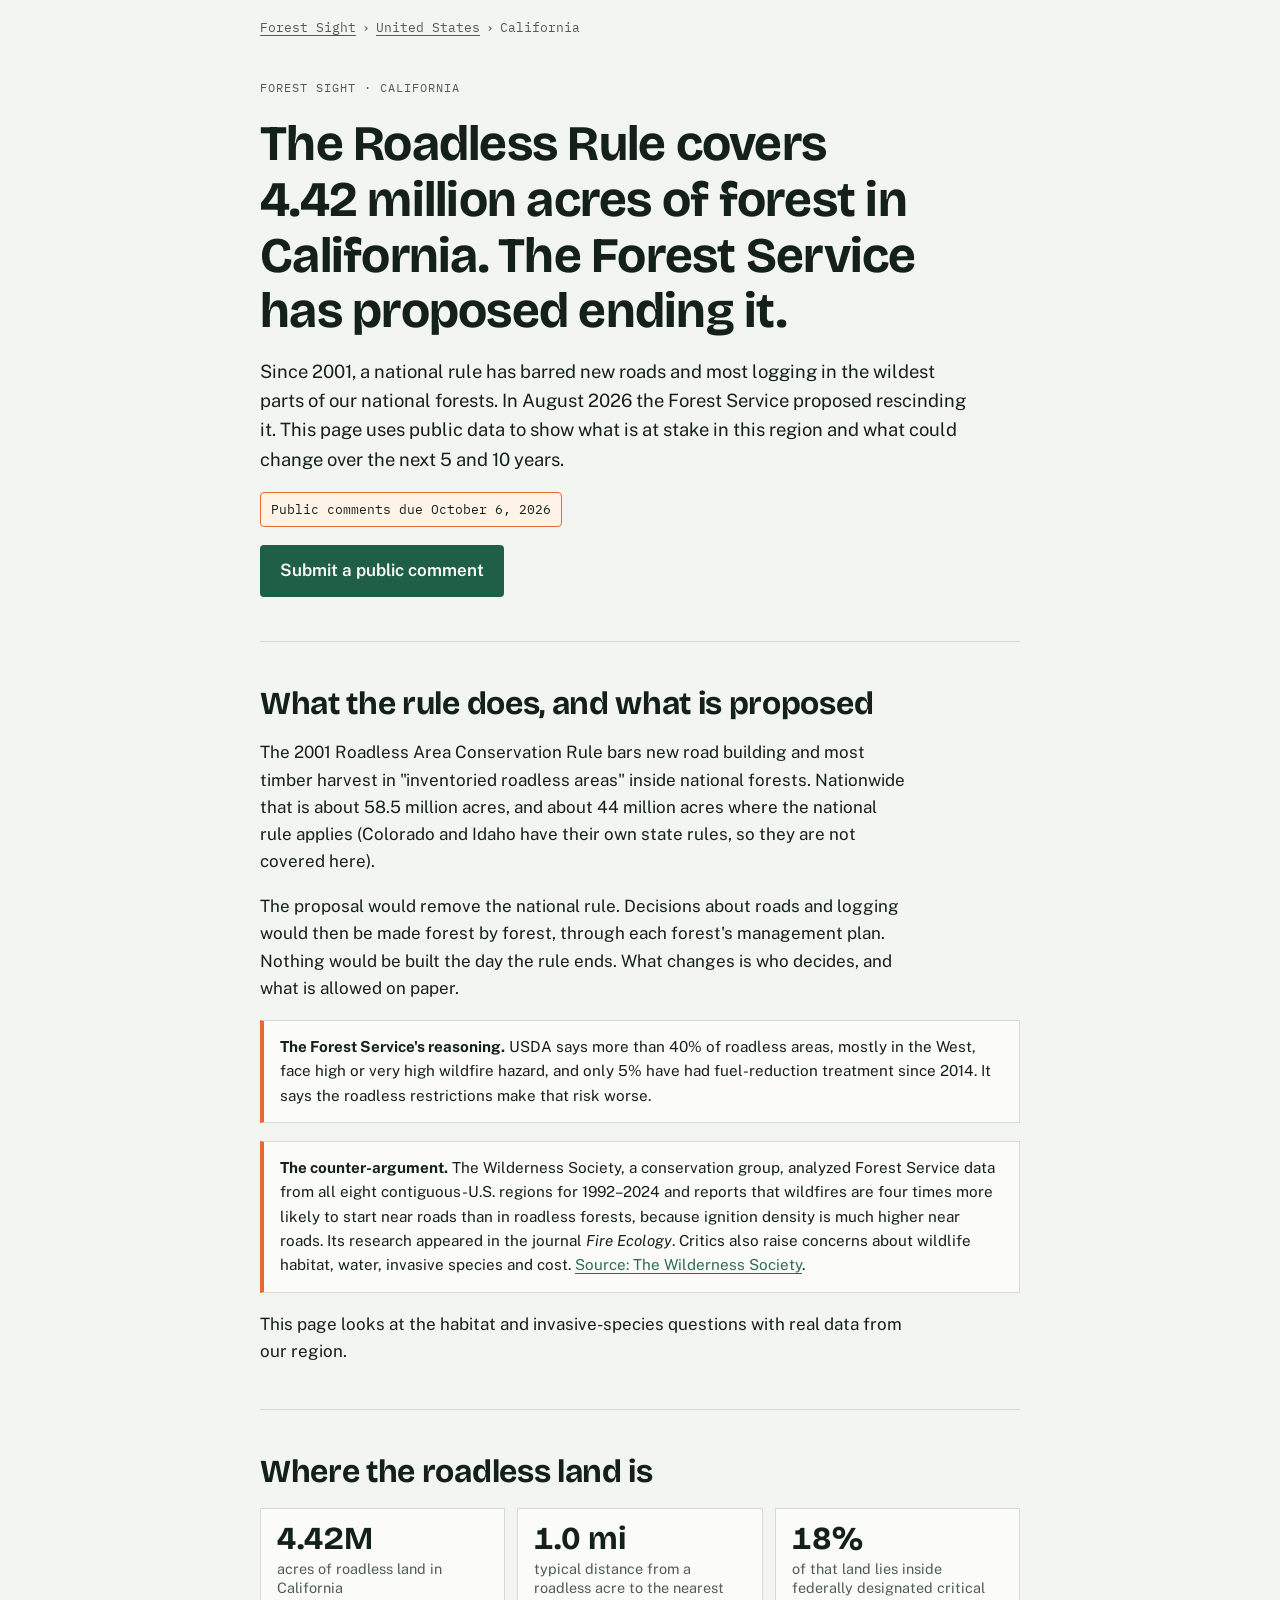
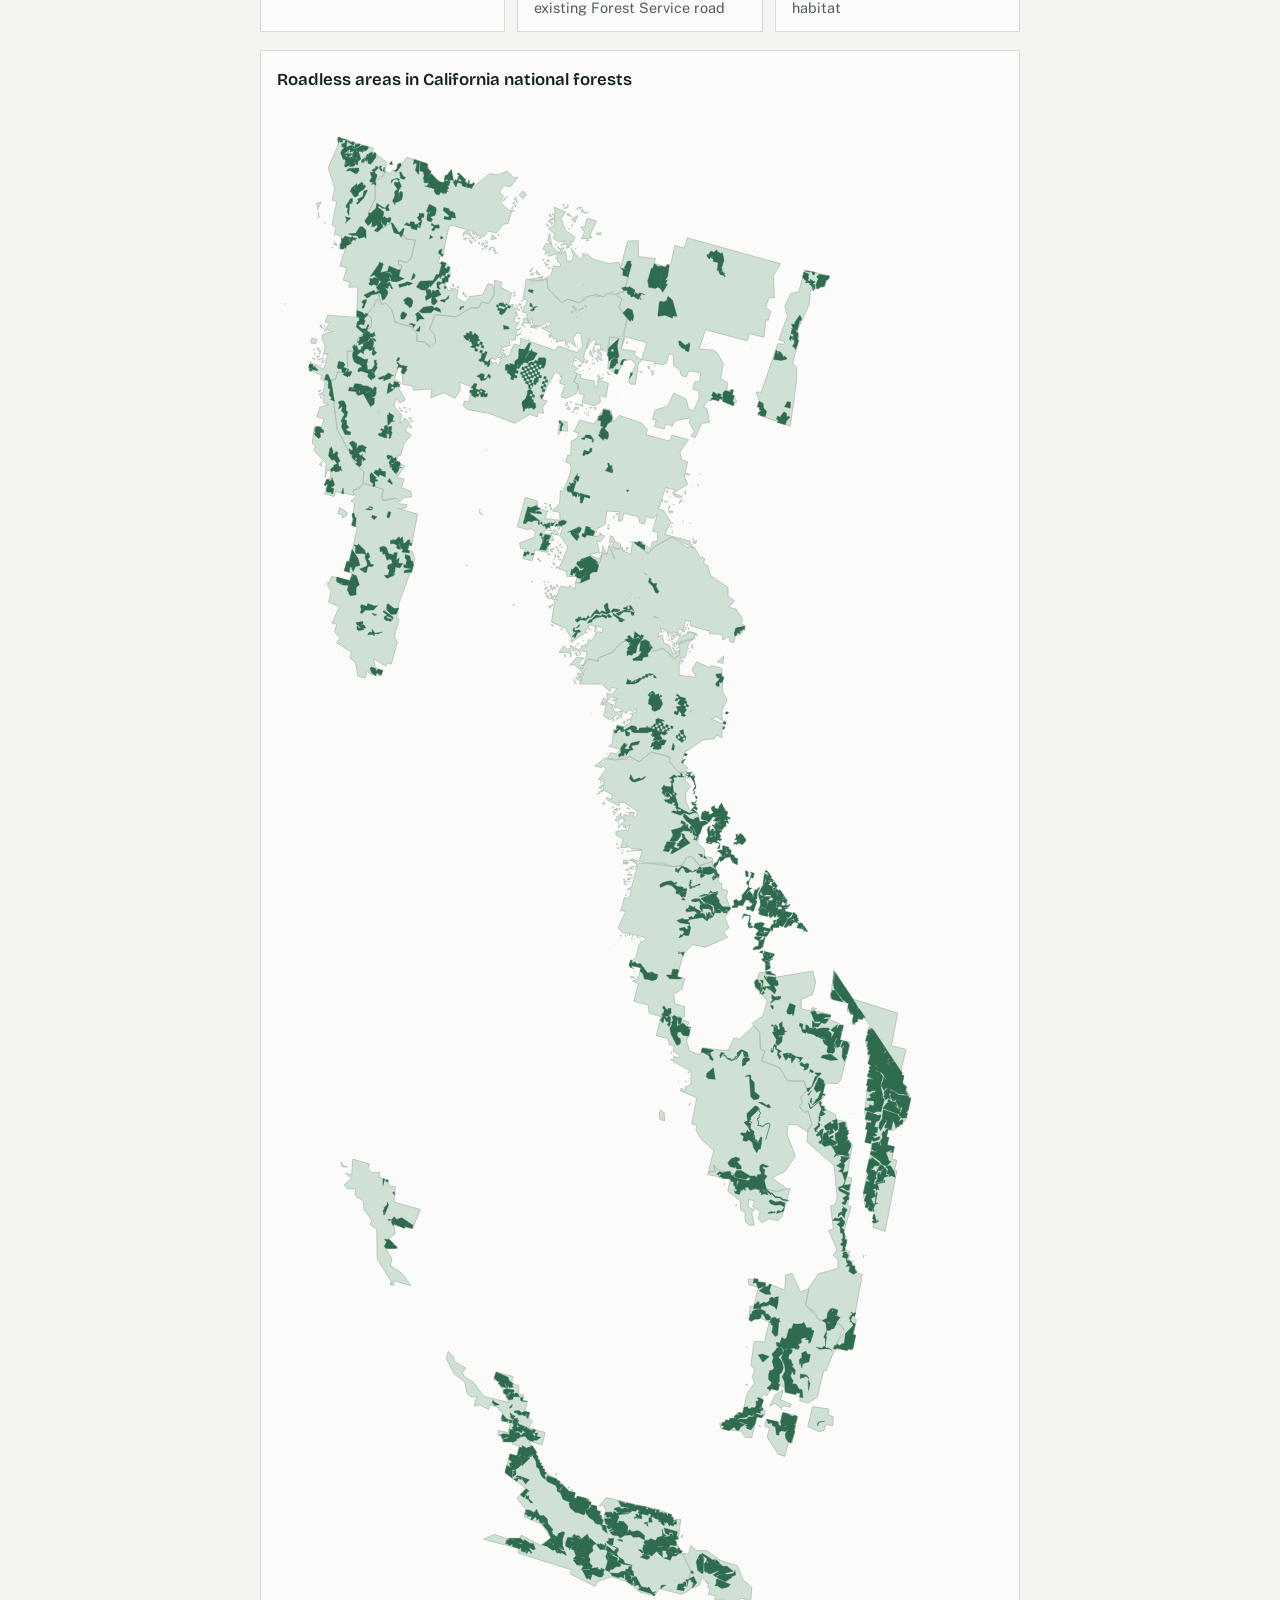
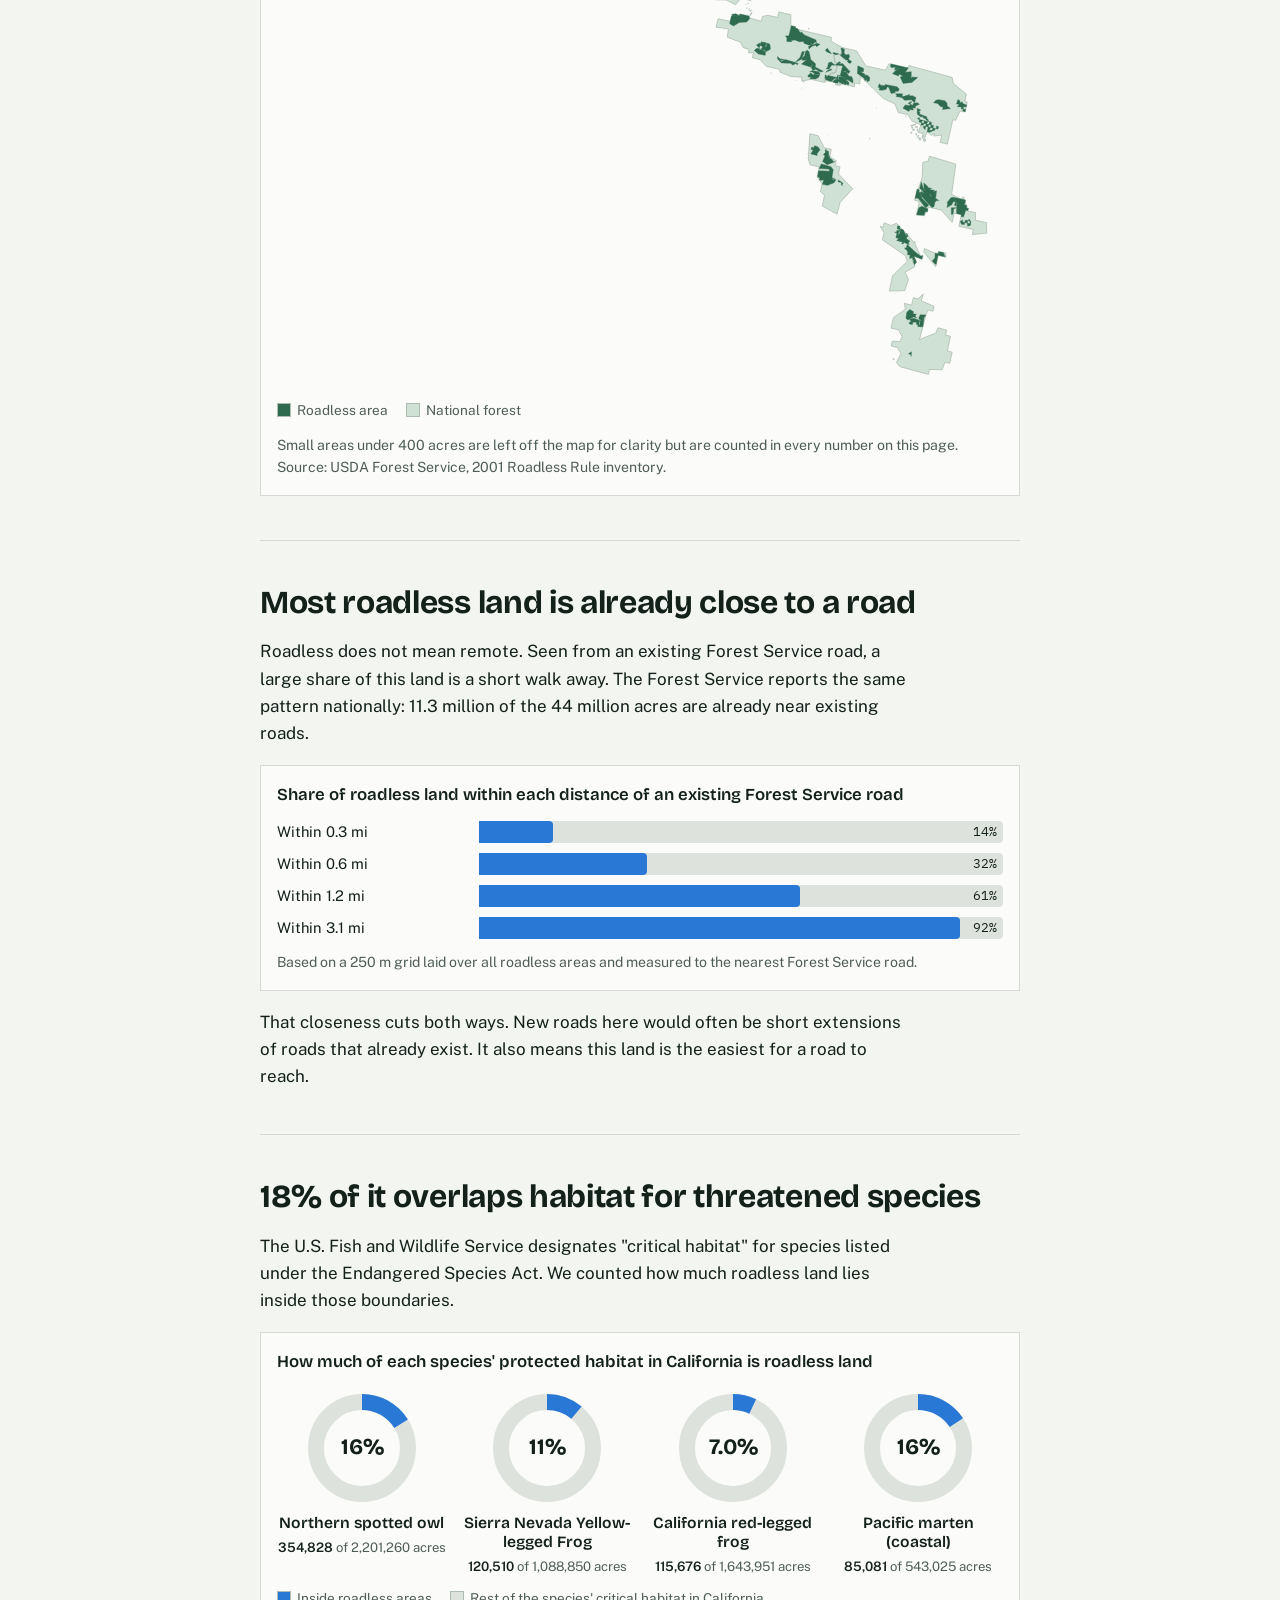
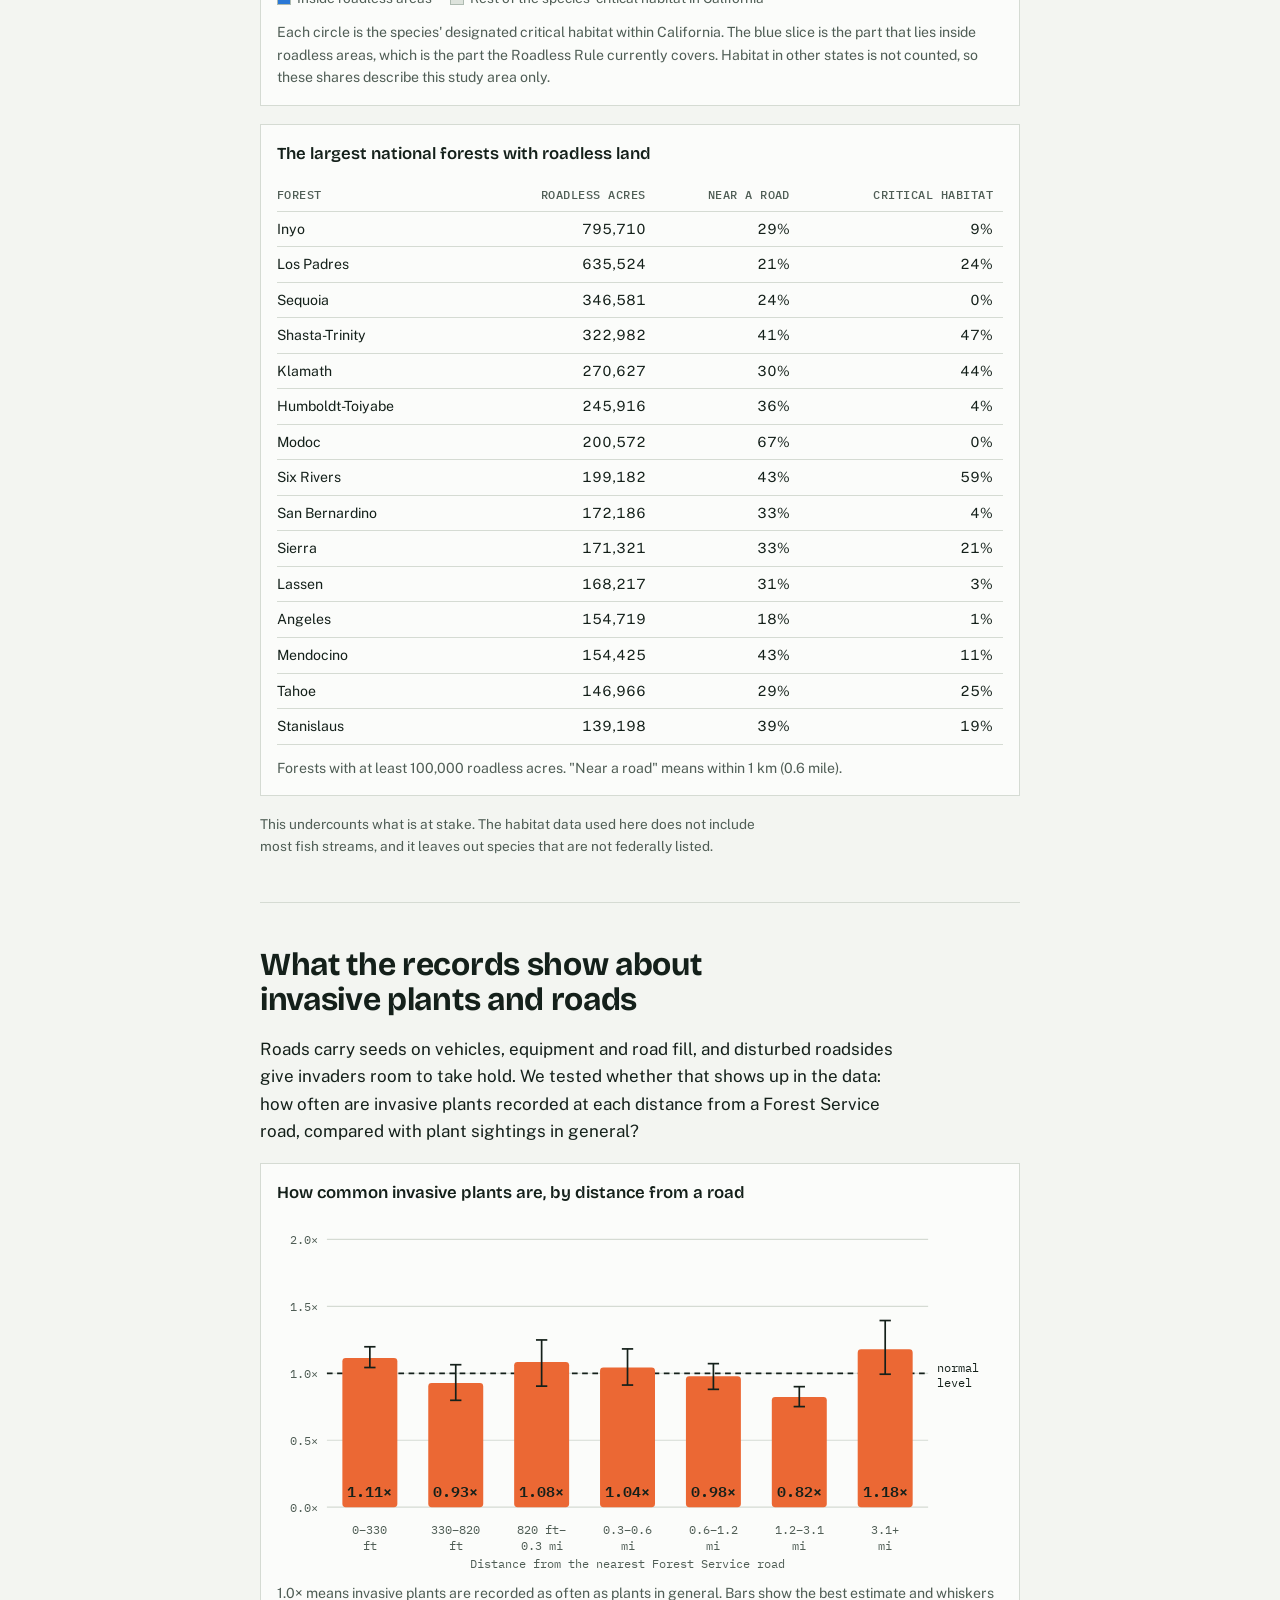
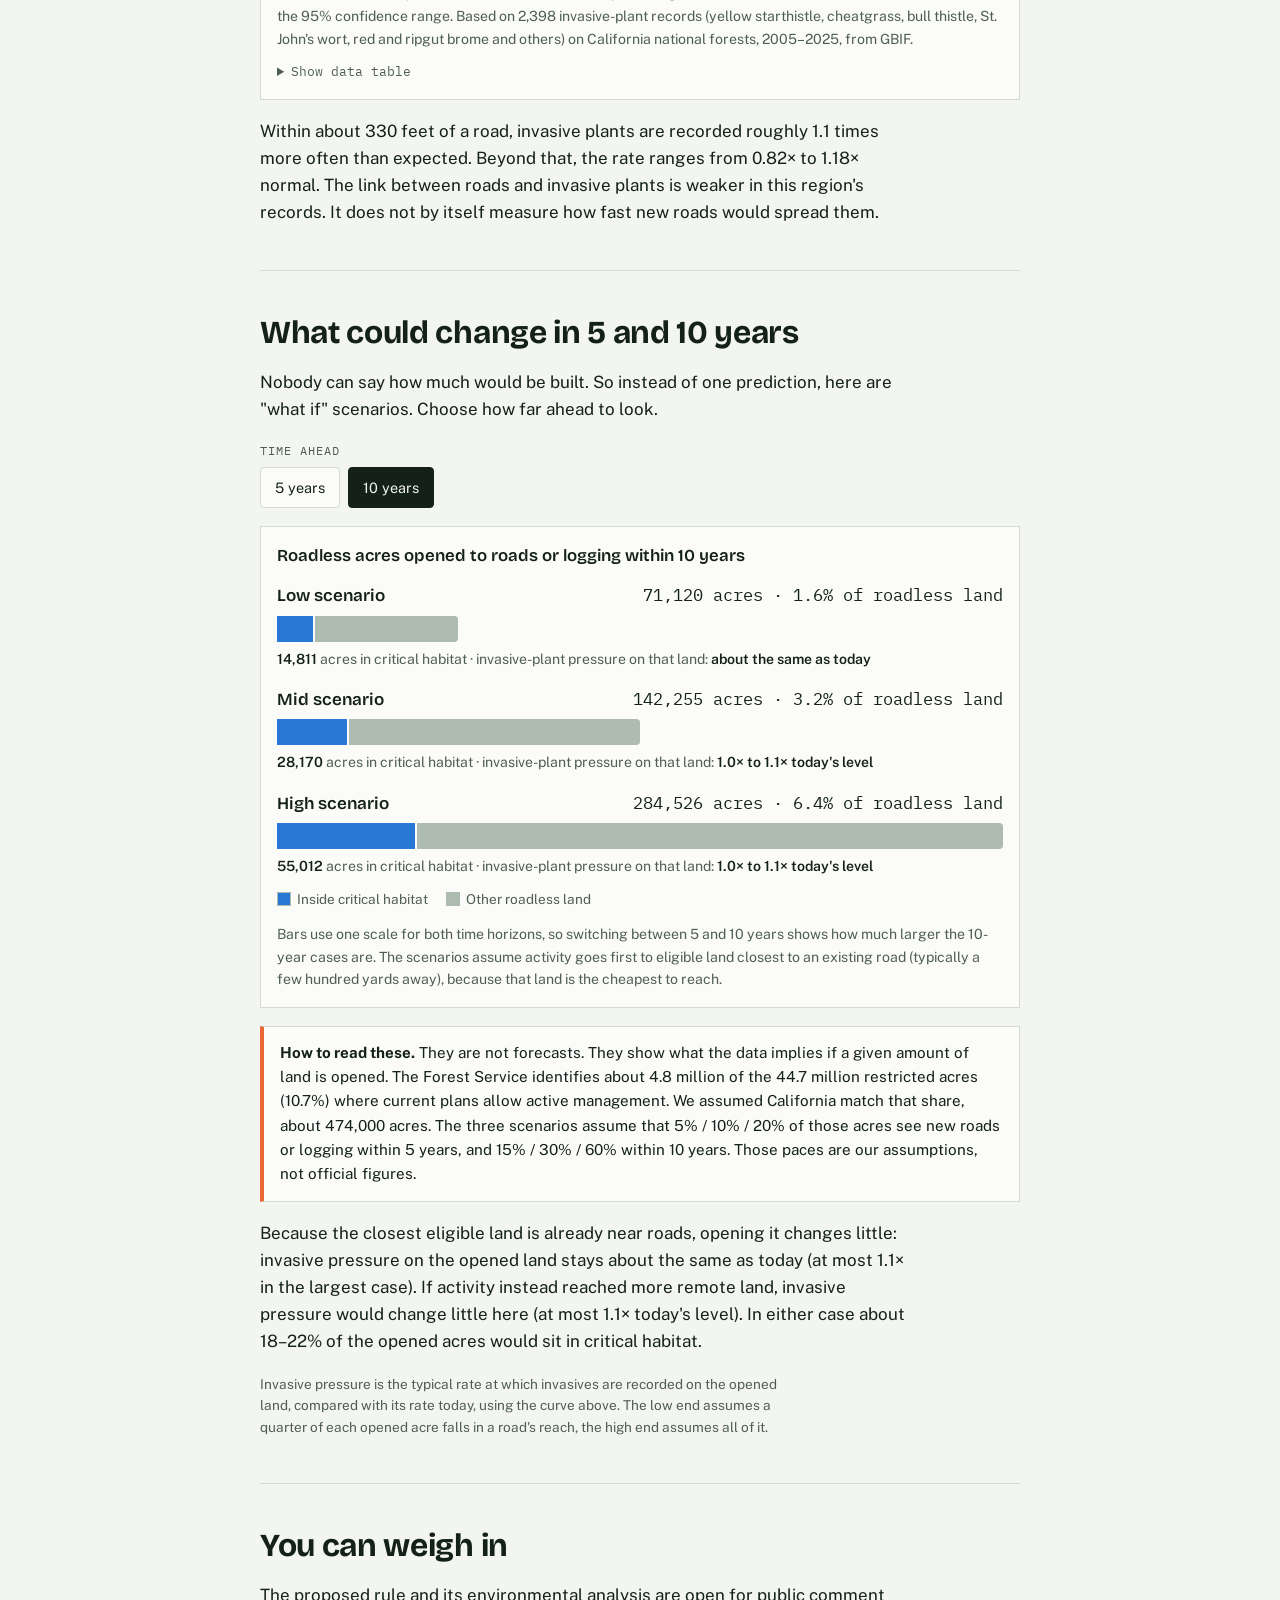
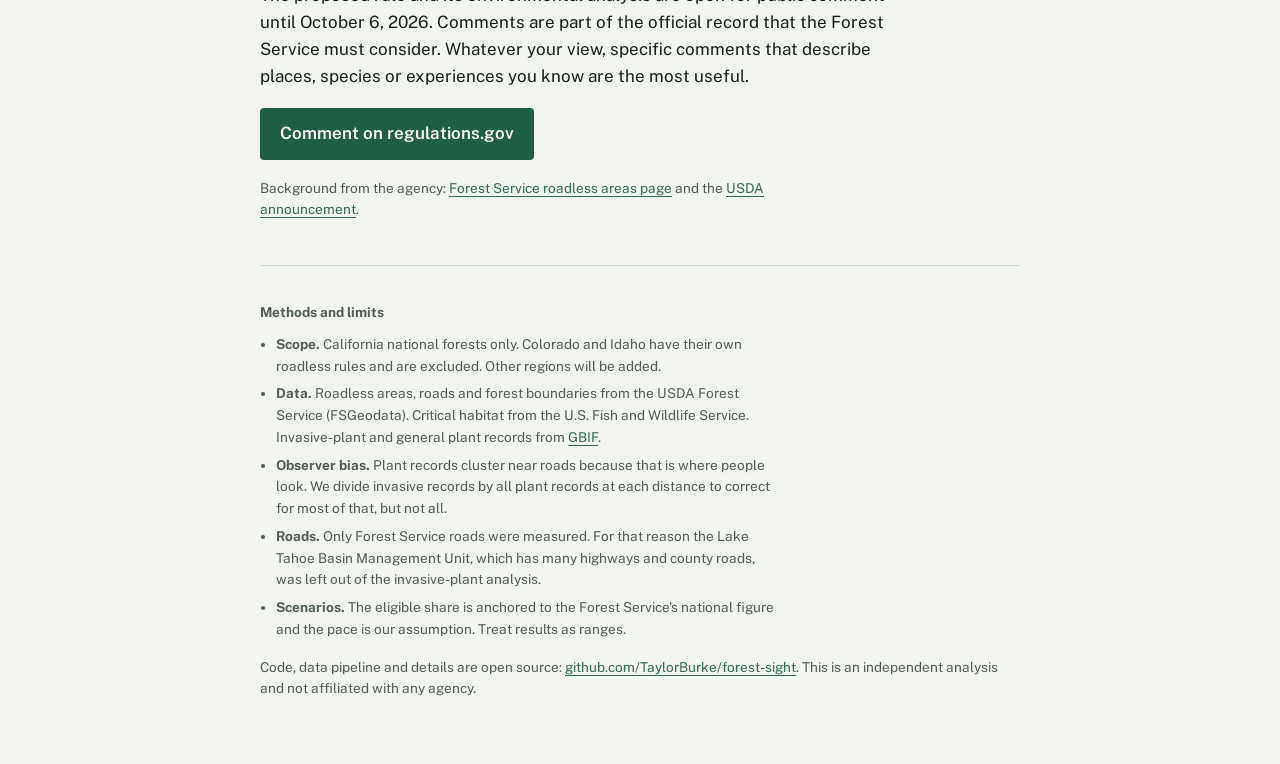
==== docs/ca/index.html @ 449e2bbf "Add California region; make region pages data-driven; shared sparse-band rule - regions.json: ca ent" ====
<!doctype html>
<html lang="en"><head>
<meta charset="utf-8"><meta name="viewport" content="width=device-width, initial-scale=1">
<title>California Roadless Report</title>
<meta name="description" content="What the proposed end of the Roadless Rule could mean for habitat and invasive plants in California national forests, with 5- and 10-year scenarios.">
<meta property="og:type" content="website"><meta property="og:title" content="California Roadless Report"><meta property="og:description" content="What the proposed end of the Roadless Rule could mean for habitat and invasive plants in California national forests, with 5- and 10-year scenarios.">
<meta property="og:url" content="https://taylorburke.github.io/forest-sight/ca/"><meta property="og:image" content="https://taylorburke.github.io/forest-sight/assets/share.png">
<meta name="twitter:card" content="summary_large_image">
<link rel="preconnect" href="https://fonts.googleapis.com">
<link rel="stylesheet" href="https://fonts.googleapis.com/css2?family=Bricolage+Grotesque:opsz,wght@12..96,500;12..96,700&family=Public+Sans:wght@400;500;600&family=IBM+Plex+Mono:wght@400;500&display=swap">
<link rel="stylesheet" href="../assets/style.css?v=9f8420ef">
</head><body>
<main>
<nav class="crumbs"><a href="../index.html">Forest Sight</a> › <a href="../us/index.html">United States</a> › <span>California</span></nav>
<header>
  <div class="kicker">Forest Sight · California</div>
  <h1>The Roadless Rule covers <span id="h-acres">3.98 million</span> acres of forest in California. The Forest Service has proposed ending it.</h1>
  <p class="lede">Since 2001, a national rule has barred new roads and most logging in the wildest parts of our national forests. In August 2026 the Forest Service proposed rescinding it. This page uses public data to show what is at stake in this region and what could change over the next 5 and 10 years.</p>
  <div class="deadline">Public comments due October 6, 2026</div>
  <a class="btn" href="https://www.regulations.gov/document/FS-2025-0001-223869" target="_blank" rel="noopener">Submit a public comment</a>
</header>

<section id="what">
  <h2>What the rule does, and what is proposed</h2>
  <p>The 2001 Roadless Area Conservation Rule bars new road building and most timber harvest in "inventoried roadless areas" inside national forests. Nationwide that is about 58.5 million acres, and about 44 million acres where the national rule applies (Colorado and Idaho have their own state rules, so they are not covered here).</p>
  <p>The proposal would remove the national rule. Decisions about roads and logging would then be made forest by forest, through each forest's management plan. Nothing would be built the day the rule ends. What changes is who decides, and what is allowed on paper.</p>
  <div class="note"><b>The Forest Service's reasoning.</b> USDA says more than 40% of roadless areas, mostly in the West, face high or very high wildfire hazard, and only 5% have had fuel-reduction treatment since 2014. It says the roadless restrictions make that risk worse.</div>
  <div class="note"><b>The counter-argument.</b> The Wilderness Society, a conservation group, analyzed Forest Service data from all eight contiguous-U.S. regions for 1992–2024 and reports that wildfires are four times more likely to start near roads than in roadless forests, because ignition density is much higher near roads. Its research appeared in the journal <i>Fire Ecology</i>. Critics also raise concerns about wildlife habitat, water, invasive species and cost. <a href="https://www.wilderness.org/articles/press-release/new-research-scrutinizes-trumps-forestry-plans" target="_blank" rel="noopener">Source: The Wilderness Society</a>.</div>
  <p>This page looks at the habitat and invasive-species questions with real data from our region.</p>
</section>

<section id="where">
  <h2>Where the roadless land is</h2>
  <div class="stats">
    <div class="stat"><b id="s-acres"></b><span>acres of roadless land in California</span></div>
    <div class="stat"><b id="s-road"></b><span>typical distance from a roadless acre to the nearest existing Forest Service road</span></div>
    <div class="stat"><b id="s-hab"></b><span>of that land lies inside federally designated critical habitat</span></div>
  </div>
  <figure>
    <div class="fig-title">Roadless areas in California national forests</div>
    <svg viewBox="0 0 760 1970" role="img" aria-label="Map of roadless areas, shown in green, inside California national forests">
      <path class="map-forest" d="M111.2 401L90.8 394.8L78.9 404.4L82.8 408.6L78 413.4L81.1 416.4L78.2 438.3L84 441.1L78 469.7L70.1 486.6L78.7 489.1L76.4 497L57.2 492.5L52.9 502.2L56.8 507.5L54.1 519.4L65.3 524.1L57.6 541.1L62.6 542.6L60.2 550.3L66 557.2L62 561.7L78 571.7L76.2 577.9L82.2 582.8L84.6 596.7L92.1 599L94.4 591.3L98.5 595.3L109.1 596.1L110.4 591L103.2 588.7L101 578.7L114.1 586.4L115.2 583L119.6 584.2L126 561.4L122.8 554.8L127.8 536.9L125.3 536.2L127.6 520.4L144.4 475.3L141.8 466.2L136.7 464.8L138.3 459.5L140.8 460.4L147.1 427.2L126.8 421.4L135 421.1L136.2 417.3L128.5 416.5L124.2 410.5L110.3 412.6L111.2 401ZM65.6 420.4L63.8 426.7L68.7 428.2L67.9 431L72.4 429.2L73.6 425.5L65.6 420.4ZM248.2 521.1L247 522.5L247.8 523L248.2 521.1ZM212.4 425.4L212 425.8L215.2 428L212.4 425.4ZM197.9 480.5L197.7 481.1L199.2 480.8L197.9 480.5ZM77.5 412.6L77.7 413.9L78 412.7L77.5 412.6ZM80.2 416.8L80.7 417.6L80.9 417L80.2 416.8ZM51.4 500.4L52.1 500.5L52.3 499.9L51.4 500.4ZM52.7 498.6L52.8 498.1L52 498.5L52.7 498.6ZM212.4 421.9L212.1 424.1L212.2 424.4L212.4 421.9ZM128.3 550.5L128.2 550.9L128.5 551L128.3 550.5ZM69.9 573.2L69.9 573.4L70.2 573.3L69.9 573.2ZM79.8 451.2L79.6 451.5L80 451.3L79.8 451.2ZM537.8 1590.7L538 1579.4L525.4 1576.5L524 1582.3L513.9 1579.9L508.2 1581.2L507.1 1586.3L479.2 1578.3L474.3 1586.3L461.7 1583.6L459.6 1592.4L472.6 1594.2L471.4 1602.9L485.5 1608.3L488.1 1613.9L494.4 1615.5L493.3 1619.3L498.9 1619.2L497.5 1624.4L505.7 1626.5L512.1 1633.4L526.8 1636.7L526.2 1639.3L538.4 1644.2L549.1 1644.6L549.4 1648.8L559.2 1647L573.6 1650.4L575.4 1643.6L584.8 1639.9L587.1 1630.1L583.9 1629.3L583 1621.1L590.4 1620.9L591.9 1613.8L579.8 1607L580.6 1603.1L545 1594.7L537.8 1590.7ZM449.1 1544.7L452.1 1545L450.7 1550.9L453.4 1551.6L451.6 1558L459.3 1559.9L458.3 1563.7L470.4 1564L480 1569L485.7 1562.1L496 1564.6L497 1550.5L487.9 1542.9L482 1528L464.4 1522.5L450.1 1512.4L438.6 1512L433.2 1506.7L430.8 1516.1L424.8 1514.9L433.3 1533.9L431.3 1542.6L435.9 1545.9L434.6 1551.6L441.9 1548.8L445.2 1540.4L449.1 1544.7ZM496.5 1574.3L494.8 1575.3L496.1 1575.7L496.5 1574.3ZM495.3 1578.8L496.1 1579.7L497.3 1576.6L495.3 1578.8ZM494.7 1573.2L493.7 1573.6L494.5 1573.8L494.7 1573.2ZM550.7 1649.2L551.2 1649.9L551.9 1649.5L550.7 1649.2ZM555.9 1594L557.2 1594.4L556.6 1593.8L555.9 1594ZM492.9 1566.9L493.2 1567.7L493.4 1567.1L492.9 1566.9ZM449.5 1544.7L449.2 1545L449.3 1545.5L449.5 1544.7ZM495.1 1579.8L495 1580.1L495.7 1580.1L495.1 1579.8ZM516.8 1640.3L517 1640.6L517.5 1640.6L516.8 1640.3ZM449.3 1545.6L451.5 1547.3L451.5 1547.3L449.3 1545.6ZM549.4 1656.2L549.5 1656.3L549.7 1655.9L549.4 1656.2ZM544.2 1648.3L544.3 1648.5L544.4 1648.3L544.2 1648.3ZM546.2 1645.4L546.3 1645.4L546.4 1645.2L546.2 1645.4ZM490.8 1568.8L490.8 1568.8L490.8 1569.1L490.8 1568.8ZM541.8 1648.4L541.9 1648.4L541.9 1648.3L541.8 1648.4ZM468.4 1595.1L468.4 1595.2L468.5 1595.1L468.4 1595.1ZM490.7 1569.1L490.7 1568.8L490.7 1569.1L490.7 1569.1ZM546.2 1645.4L546.3 1645.5L546.3 1645.4L546.2 1645.4ZM518.4 1636.4L518.4 1636.4L518.4 1636.5L518.4 1636.4ZM492 1572.5L491.3 1572.4L492.2 1572.6L492 1572.5ZM674.6 1879L676.5 1871.6L671.1 1876.8L666.1 1875.6L664.3 1883.4L656.8 1881.5L657.7 1887.6L645.3 1896.6L642.9 1907.5L650.6 1909.2L654.5 1916.5L652 1921.5L644.1 1921L643 1926.2L649.3 1927.7L653.2 1934L648.4 1943.7L652 1947.8L681.8 1955.9L683 1950.8L696.3 1951L699.2 1943.2L704.2 1944.3L706.8 1932.6L701.8 1931.5L705 1916L699.8 1914.8L701 1909.6L692 1907.1L689.6 1912.6L672.6 1919.5L679.8 1891.8L681.8 1888.6L686.8 1889.7L687.9 1884.6L674.6 1879ZM644.7 1939.4L645.7 1941L646 1939.7L644.7 1939.4ZM570.1 1756.9L570.3 1756.9L570.2 1756.8L570.1 1756.9ZM589.5 1775.9L602.7 1761.6L587.8 1746.1L589.4 1738.6L584.3 1737.5L585.5 1732.3L578.6 1728L580.3 1720.4L572.9 1718.5L566.5 1706L557.8 1703.9L556.2 1730.3L557.9 1736.5L567.8 1738.8L565.3 1749.3L570.7 1756.3L568.9 1764.7L573.2 1768.4L570.8 1779.7L586.2 1788L589.5 1775.9ZM581.4 1727.5L581.5 1727.6L581.4 1727.5L581.4 1727.5ZM555.2 1725L555 1725.1L555.1 1725.2L555.2 1725ZM576.4 1705.4L576.3 1705.2L576.3 1705.4L576.4 1705.4ZM653.8 1917.3L653.7 1917.4L653.8 1917.5L653.8 1917.3ZM647.5 1871.3L647.8 1871.3L647.6 1871.1L647.5 1871.3ZM667.1 1817.9L648.6 1797.7L642.6 1800.1L635.6 1797.1L634.6 1801.8L631.3 1801L635.5 1807.5L633.8 1815.1L657.4 1831.2L660 1837.2L644.4 1852.6L641 1868.7L657.2 1868.2L661.1 1856.6L657.4 1849L667.8 1843.1L666.9 1832.3L675.3 1835.3L667.1 1817.9ZM688.6 1828.9L677.7 1824.1L677 1827.6L689.6 1843.3L692 1831.1L700.3 1833.5L700.1 1828.7L688.6 1828.9ZM668.4 1817.8L667.3 1816.9L667.1 1817.5L668.4 1817.8ZM342.2 704.3L341.5 715.8L351 720.8L350.1 725.9L344.4 723.7L345.9 726.7L358.5 732.8L357.8 728.6L363.6 729.4L377.6 738.5L375.9 744.6L372.1 743.8L374.5 739.7L368.4 739.6L368.9 743.4L363.1 741.7L363 745.1L358.7 742.9L353.5 747.6L357.7 749L358.6 745.9L365.1 747.1L359.6 751.9L364.7 752.7L364.5 755.4L369.4 752.3L367.9 757.8L355 759.2L354.7 763.2L362.3 767.2L359.8 776.5L366 776.1L365.3 772L370.7 777.3L381.4 778.2L379.8 778.4L380.4 778.9L373.2 779.5L382.4 779.1L378.9 791.2L372.3 788L368.5 789.7L414.6 796.2L424 794.9L428.8 786.8L433.9 785.4L442.3 795.1L456.4 790.9L455.6 786.8L447.8 786L447.4 778.4L440.3 771.5L441.4 763.1L434.9 755.4L441.6 741.9L432.5 738L428.1 727.7L427.9 719.1L433 712.4L427.2 705.6L429.1 697.6L419.8 697.3L410.6 686.3L411.4 681.6L391.9 676.2L379.3 686.4L368.8 681L354.1 685L343.6 682.3L332.4 690.8L339.9 692.7L340.4 690.1L344.7 693.9L336.3 705.3L342.2 704.3ZM367.1 790L363 789.1L362.2 792.1L365.4 792.9L367.1 790ZM339.8 711.8L336.8 713.7L339.5 714.7L339.8 711.8ZM341.5 715.8L338.7 717.2L341.1 717.8L341.5 715.8ZM360.4 742.8L360.2 739.8L358.8 742.2L360.4 742.8ZM358.1 777.5L356.6 775.7L356.2 777L358.1 777.5ZM357.4 753.6L357.7 755.9L359.5 752.9L357.4 753.6ZM357.1 736.3L356 735.2L356.3 736.8L357.1 736.3ZM336.8 719.3L335.2 720.1L336.1 720.4L336.8 719.3ZM355.7 736.2L353 736.6L355.4 737.3L355.7 736.2ZM355.2 773.3L356.8 772.4L355.5 772.1L355.2 773.3ZM353.5 739.5L352.7 737.8L352.2 739.8L353.5 739.5ZM343.3 729.9L342.1 728.2L341.9 729.7L343.3 729.9ZM339.8 711.8L341.1 712.1L341.2 711.5L340.2 710.6L339.8 711.8ZM368.7 735.6L368.8 734.9L366.7 735.1L368.7 735.6ZM372.2 778.9L370.6 780L372.7 779.7L372.2 778.9ZM338.1 717L337.4 719.5L338 719.7L338.1 717ZM362.1 754.7L362.7 754.8L363.3 752.9L362.1 754.7ZM367.9 775.2L366.8 775.5L368.4 775.9L367.9 775.2ZM367.6 780.3L368.3 780.8L369.4 780.4L367.6 780.3ZM352.3 741.9L352.9 742L353.2 740.8L352.3 741.9ZM351.5 734.8L352.5 733.7L350.6 734.5L351.5 734.8ZM338.5 706.6L339.3 706.8L339.5 706.2L338.5 706.6ZM338.2 707.9L338.7 708.8L338.9 708.1L338.2 707.9ZM358 751.1L357.1 751.6L357.8 751.7L358 751.1ZM340.6 707.2L341.3 707.4L341.5 706.7L340.6 707.2ZM366.5 739.1L365.7 739.6L366.3 739.8L366.5 739.1ZM365.6 756.4L365.8 755.8L365 756.2L365.6 756.4ZM368.5 736.2L369.3 735.7L368.7 735.6L368.5 736.2ZM356.1 737.5L355.3 738L355.9 738.1L356.1 737.5ZM357.9 735.8L358.4 736.7L358.5 736L357.9 735.8ZM354.2 739.7L354.6 740.5L354.8 739.9L354.2 739.7ZM360.8 782.3L361.4 782.4L361.6 781.8L360.8 782.3ZM355.3 743.3L355.7 744.2L355.9 743.5L355.3 743.3ZM358.7 735.4L359.2 736.2L359.3 735.6L358.7 735.4ZM357 741.7L357.4 742.5L357.6 741.9L357 741.7ZM341.2 730.6L342.4 731.3L342.5 731L341.2 730.6ZM355.3 735.1L354.6 735.6L355.2 735.7L355.3 735.1ZM362.3 779.3L362.5 778.7L361.7 779.1L362.3 779.3ZM371.3 738.9L370.5 739.4L371.1 739.5L371.3 738.9ZM363.3 755L363.9 755.2L363.5 754.4L363.3 755ZM367.5 754.9L367.6 755.6L367.7 755L367.5 754.9ZM366.3 748.8L366.6 748.9L366.7 748.3L366.3 748.8ZM367.5 780.2L366.1 780.1L367.6 780.3L367.5 780.2ZM340.1 729.9L341.1 730.5L341.2 730.6L340.1 729.9ZM362 781.9L361.7 782.1L362.3 781.7L362 781.9ZM379.7 778.5L379.8 778.4L379.7 778.4L379.7 778.5ZM560.8 905.7L522.5 911.9L517.2 906.8L504.7 907.2L500.7 922.1L513.1 936.8L508.7 952.5L497.2 960.4L505.2 969.6L505.7 986.2L510.6 989.5L507.4 999.4L526.2 1006.9L534.4 1020.5L551.6 1020.7L554.9 1030.2L548.3 1037.9L550.3 1043.2L546.6 1047L552 1053.5L555.8 1052L560.1 1065.7L555.6 1070.9L555.1 1084.8L583.2 1109.1L586.4 1142.3L584.5 1150L579.5 1151.4L582.5 1175.6L577.3 1177.2L586.2 1196.9L582.2 1203.1L587 1207.6L587.4 1216.7L566.8 1222.5L557.1 1236.6L553.3 1255.1L568.1 1271.3L588.5 1274.9L592.8 1279.1L593.4 1283.9L582.3 1300.9L602.6 1302.2L606 1286.8L603 1286L606.6 1270.5L604.1 1269.9L612.8 1222.9L607.2 1221.6L598.6 1207.3L599.3 1199.3L594.5 1196.8L596.9 1186.5L593.1 1180.1L600.9 1152L597.4 1151.2L601.7 1122.3L596.7 1121L602.2 1087L597.3 1081.6L596.2 1063.8L585.8 1061.2L584.5 1055.5L572.6 1049.9L568.8 1043.6L573.8 1034.5L571.2 1033.9L573.9 1023L587.3 1023.4L590.5 1018.7L599.9 980.1L589.2 977.8L592.9 962.5L578.4 956.4L579.8 951.2L559.9 946.4L565 944.9L560 943.7L559.1 947.5L549 945.1L548.6 935.4L560.6 930.3L563.9 917.4L560.8 905.7ZM649.7 949.6L602.9 934.9L583 905L579.4 934.8L598.6 939.4L596.6 947.1L603.6 951.5L601.7 961.4L613.7 953.8L620.5 961.3L616.2 978.6L621 1002.9L615.1 1052L618.4 1071.8L615.4 1084.7L623 1086.5L613.8 1138.7L615.8 1152.8L625.1 1157.7L624.1 1173.7L636.5 1178.1L648.9 1114.6L646.4 1114L648.9 1103.7L643.8 1102.5L646.3 1089.4L638.7 1087.6L640.5 1079.8L638 1079.2L639.8 1071.4L644.9 1072.6L658.2 1062L663.6 1038.7L654.7 1022.8L653.7 1008.2L658.4 987.5L643.3 983.9L649.7 949.6ZM613.6 1203.4L613.7 1205.5L614.2 1203.6L613.6 1203.4ZM602.4 1209.6L603 1209.7L604 1208.6L602.4 1209.6ZM602.2 1055.5L602.1 1055.7L602.5 1055.8L602.2 1055.5ZM616.6 1202.9L616.5 1203.2L616.6 1203.2L616.6 1202.9ZM607 1094.9L607.1 1095.1L607.1 1095L607 1094.9ZM616.6 1202.8L616.5 1202.9L616.6 1202.9L616.6 1202.8ZM204.7 133.9L207.2 134.5L207.9 132L209.5 135.9L216.7 136.6L221.1 130.9L229.8 133.1L236.4 124L241.9 122.8L245.7 110.2L248.8 109.7L242.9 109.4L234.1 101.2L236.9 94.1L232.8 90.1L237.5 83.2L244.1 84.7L252.3 74.7L246.9 74.6L241.3 68.3L231 72.3L222.9 70.7L203.3 86.6L190.7 78.4L172 80.3L160.5 71.4L157.1 60.2L135.8 53.6L125.4 68.6L121.1 67.3L118.1 71.2L113.9 68.3L107.4 76.7L102.8 76.5L102.8 97.2L95.6 111.5L109.6 128.3L119.8 122.1L124.5 132.4L131.6 133.9L134.9 139.2L144.9 140.4L140.3 159.7L135.6 163.8L127.6 161.5L127.1 165.8L130.8 166.8L127.5 178.1L119.5 182.6L105.6 180.9L104.1 189.9L109.3 207.5L113.5 206.6L119.9 212.8L123.8 226.3L140.8 231.3L146.4 238.5L146.6 246.6L154.4 247L159.4 252.6L166.2 247.6L164.9 239.1L159.6 233.9L165.5 218.4L187.5 220.7L202.7 211.5L211.3 211.2L214.1 205.2L221.5 206.9L227.2 198.3L226.1 187.4L221.1 185.9L215.1 197.8L201.6 199.5L197.1 206.1L187.6 200.7L189.8 193.1L185.5 190.5L183.6 193.3L179 192.8L176 186.2L181.4 176.9L181.1 168.5L176.9 164.3L168.8 164.3L170.9 156.8L173.3 157.6L179.9 126.7L183.1 124.9L205.4 131.4L204.7 133.9ZM275.2 179.6L263.6 181.7L277.6 183.3L282.5 180.2L283.6 191.2L297.8 205.7L304 202.4L317.1 205.9L328 198.4L342.1 199.6L345.4 195.8L351.2 197.8L363.4 194.2L368 177.6L365.7 171.4L359.4 169.6L358.2 163.7L347 164.8L330.9 160.3L324.2 154.7L317.2 160.3L307.7 149.1L310.3 156.7L308.3 162.5L303.4 162.6L302.2 151.7L297.2 155L300.4 148.2L295.2 149.5L296.9 150.7L295.2 154.5L287.8 146.8L285.4 133L283.4 140.5L286.4 144.3L281.2 144.1L278.2 150.2L281.9 151.2L280.6 155.8L285.5 152.3L284.1 157.4L293.1 154.6L293.5 162.8L297 165.1L296.1 168.4L289.6 167.2L286.5 177.5L277 182.8L275.2 179.6ZM288 113.6L290.6 114.3L290.3 125.3L284 128.4L290.7 133.7L289.5 138.5L295 142.5L301.8 141.2L298.5 144.9L308.5 145.9L307.1 141.3L309.4 142.7L312.3 137.3L302.1 130.3L297.3 117.8L302.1 111.2L290.3 105.9L291.4 111.7L288 113.6ZM318.6 139.1L329.7 138.1L327.9 134.8L334.5 120.3L324.7 117.5L322.2 126.4L318.1 126.6L322 131.8L318.6 139.1ZM257.4 89L253.4 93.3L257.7 97.2L261.1 92.7L257.4 89ZM204 136.5L200.3 130.6L195.7 132L194.5 136.4L196.8 133.1L204 136.5ZM314.6 114.8L308.2 118.5L311.9 122.1L314.6 114.8ZM229.7 138.6L225.4 134.8L223.9 139.9L229.7 138.6ZM339.3 132.5L333.6 133.7L338.6 135.1L339.3 132.5ZM275.8 177.2L271.9 171.9L270.9 175.4L275.8 177.2ZM308.9 116L304.6 111.9L303.9 114.2L308.9 116ZM302.9 149.1L306.8 147.4L303.6 146.5L302.9 149.1ZM285.9 121.3L287.8 124.6L288.5 122L285.9 121.3ZM268.4 174.6L265.1 176.6L267.7 177.3L268.4 174.6ZM286.6 118.7L283.4 120.6L285.9 121.3L286.6 118.7ZM216.8 146.2L218.6 149.5L219.3 146.9L216.8 146.2ZM196.8 197.9L195.1 194.6L194.3 197.2L196.8 197.9ZM321.1 111.2L319.3 107.9L318.6 110.5L321.1 111.2ZM281.2 167.7L284.5 165.8L282 165.2L281.2 167.7ZM285.3 163.1L283.4 160.1L282.7 162.6L285.3 163.1ZM278.3 177.9L275.2 179.6L277.7 180.2L278.3 177.9ZM289.2 116.7L286.6 118.7L289.2 119.4L289.2 116.7ZM287.3 116.1L285.5 112.8L285 114.8L287.3 116.1ZM284.5 126.5L282.7 123.3L282.2 125.2L284.5 126.5ZM318.5 105.6L315.7 106.3L318 107.5L318.5 105.6ZM247.9 102.7L249.8 106L250.2 104.7L247.9 102.7ZM247.2 105.2L245.2 107.3L246.5 107.7L247.2 105.2ZM249.5 97.6L251.2 100.9L250.8 98L249.5 97.6ZM185.3 189L184.1 186L183.4 188.5L185.3 189ZM321.7 154L319.1 156L320.9 156.5L321.7 154ZM202.6 141.4L203 144.2L204.9 142.7L202.6 141.4ZM205.8 136.9L203.6 137.7L205.8 139.6L205.8 136.9ZM197.3 139.7L198.5 137.6L195 139.1L197.3 139.7ZM191 190.6L188.8 188.6L188.5 189.9L191 190.6ZM321.1 111.2L323.2 113.1L323.6 111.8L321.1 111.2ZM212.7 138.9L213.9 137.1L210.7 138.9L212.7 138.9ZM223.1 147.9L221.7 150.4L223.6 150.9L223.1 147.9ZM286.2 169.5L283.4 169.7L285.9 170.4L286.2 169.5ZM226.8 149L227.2 147.8L224.4 148.3L226.8 149ZM198.7 198.4L196.4 199.1L198.9 199.9L198.7 198.4ZM325.7 139.7L323.6 140.5L326.1 141.2L325.7 139.7ZM228.1 149.4L226.1 151.6L228 152.1L228.1 149.4ZM212.5 142.2L210.7 143.8L211.7 144.8L212.5 142.2ZM300.5 102.3L299.1 103.9L299.8 104.9L300.5 102.3ZM249.5 97.6L250.2 95.1L248.2 97.3L249.5 97.6ZM265.9 171.2L264.6 173.6L265.9 173.9L265.9 171.2ZM305.2 105.1L304.3 103.5L304 104.8L305.2 105.1ZM279.3 160.3L277.7 161.2L279 161.6L279.3 160.3ZM298.5 144.9L296.9 145.8L298.2 146.2L298.5 144.9ZM216 148.8L214.4 149.7L215.7 150L216 148.8ZM281.1 163.6L279.5 164.5L280.7 164.8L281.1 163.6ZM305.4 128.4L305.9 129.2L306.7 128.7L305.4 128.4ZM200.5 139.5L202.1 138.6L200.9 138.3L200.5 139.5ZM182.2 190.9L183.1 192.5L184.1 191.5L182.2 190.9ZM216.8 143.4L215.4 143.7L216.3 145.4L216.8 143.4ZM294.1 148.5L294.6 149.4L294.6 146.6L294.1 148.5ZM238.4 97.2L236.9 98.8L237.3 99.6L238.4 97.2ZM219.6 143.5L218.1 143.8L220.7 141.8L219.6 143.5ZM267.2 169.4L266.6 171.3L268 171.2L267.2 169.4ZM219.6 145.6L219.9 147.1L220.9 146L219.6 145.6ZM300.5 107.2L302 107L300.8 106L300.5 107.2ZM303.6 106.1L302.3 106.4L303.2 107.3L303.6 106.1ZM231 134.2L232.5 135.9L232.2 134.5L231 134.2ZM207.6 140L206.7 141.1L207.9 141.4L207.6 140ZM230.1 154.1L230.9 153.7L230.5 152.9L230.1 154.1ZM227.8 154.8L228.6 154.4L228.2 153.6L227.8 154.8ZM308.5 124.5L308.8 125.9L309.3 124L308.5 124.5ZM238.4 97.2L239 97.4L239.8 95.7L238.4 97.2ZM314.2 106.7L314.4 108.7L314.9 106.8L314.2 106.7ZM290.9 144.9L292.1 145.9L292.2 145.2L290.9 144.9ZM214.6 144.2L214.2 145.5L214.8 145.7L214.6 144.2ZM246.8 101.7L247.2 102.5L248.1 102L246.8 101.7ZM247.6 101.3L248.3 101.4L248.7 100.2L247.6 101.3ZM324.6 110.7L324.8 112.2L325.2 110.9L324.6 110.7ZM208.5 136.9L207.7 137.4L209 137.7L208.5 136.9ZM202.7 140.8L201.3 141.1L202.6 141.4L202.7 140.8ZM312.1 150.3L312.8 149.1L311.7 150.2L312.1 150.3ZM320 186.9L319.9 187.7L320.6 187L320 186.9ZM291.7 159L292.2 159.7L292.4 159.1L291.7 159ZM240.2 94.4L240.1 95L240.7 95.2L240.2 94.4ZM303.6 106.1L304.2 106.2L303.8 105.4L303.6 106.1ZM295.1 152.4L294.9 153L295.6 153.2L295.1 152.4ZM218.2 141L218 141.7L218.7 141.9L218.2 141ZM228.6 152.3L228.4 152.9L229.1 153.1L228.6 152.3ZM181.6 190.1L180.8 190.5L181.4 190.7L181.6 190.1ZM235 135.6L235.1 135.7L235.4 135.4L235 135.6ZM287.8 168.1L287.9 168.1L288 167.8L287.8 168.1ZM187.6 172.1L187.8 172.2L187.9 172.1L187.6 172.1ZM305.5 161.4L305.8 161.5L305.9 161.3L305.5 161.4ZM320.1 148L320.1 148.2L320.3 148L320.1 148ZM201.7 148.3L201.9 148.4L202 148.3L201.7 148.3ZM314.1 148.1L314.2 147.9L314 148.1L314.1 148.1ZM320.1 147.9L320.1 147.9L320.3 148L320.1 147.9ZM312.5 172L312.4 172.2L312.5 172.3L312.5 172ZM192.9 202.3L192.9 202.4L193 202.3L192.9 202.3ZM282.6 424.5L273 420.4L272.3 413.3L260 409.7L251.5 440.4L263.8 443.8L264.5 441.3L270.6 445.7L269 451.5L253.9 457.5L255.1 463.2L260.1 463.3L257.3 473.5L267.1 476.2L270.1 464.6L283.6 467.4L284.6 454.8L290 454.9L286.7 447.3L281.1 448.6L279.4 445.4L286.5 439L299.3 440.9L296.2 449.5L304.5 461.7L294.9 484.7L302.4 486.8L303.5 492.5L314.2 492.8L312.6 498.5L316.8 499.6L328.3 482.3L338 477.8L340.4 468.6L336.7 474.5L327.3 469.3L337.4 467.1L334.6 455.1L338.3 456.1L343.2 450.5L337.4 446.8L338.8 449.2L332.3 451L331.1 445L343.9 437.6L345 424L358.1 424.7L357.5 435L361.2 433.9L363.2 426.1L378.4 430.2L379.6 436.1L384.6 437.5L386.6 429.7L394.2 431.7L398.2 427.2L393.3 445.2L398.3 446.5L398.7 455.1L393 456.3L390.9 463.8L381.6 456L374 456.6L388.7 469L394.9 461.4L413.3 451.1L436.5 463L431.2 455.2L405.8 448.4L412.7 435.9L404.6 423.4L399.6 422L406.7 399.1L417.5 402.2L414.1 404.8L416.5 408.9L421.4 410.2L424.4 409L414.8 405.1L429.9 396L425.9 385.8L432.5 386.1L427.1 383.8L430.1 372.4L423.8 370.8L421.9 362.2L430.8 349.3L413.1 344.5L411.4 350.9L386.3 344.2L387.7 339L381.7 331.8L358.3 323.9L352.4 331.1L349.7 318.7L342.1 316.6L332 332.9L316.9 328.8L310.8 340.8L315.8 342.2L314.5 347.3L308 351L307.6 366.1L304.4 365.2L302.4 372.9L306.8 374.2L307.9 380L305 390.3L299.3 403.3L296.8 402.6L295.9 415.9L288.2 423.9L295.9 425.4L296.4 433.7L280.6 432.1L282.6 424.5ZM362.5 243.8L348.2 242.1L346.4 275.2L356.4 280.8L363.1 266.1L371.4 265.5L375.4 270.8L368.2 286.6L369.8 291.1L375.1 291.2L378.2 270.2L382.1 265.7L374 260.8L375.1 257L360.3 254.4L362.5 243.8ZM336.2 287.5L335.1 294.1L332 293.3L332.7 288L317.5 285L318.4 281.3L314.1 280.1L310.8 289.1L315.1 290.7L316.6 301.2L321.6 302.6L319.5 310.3L332.1 313.8L338.5 310L337.8 303.1L344.4 305L346.9 290.5L337.8 286.6L338 283.2L335.9 281.2L336.2 287.5ZM303.5 330.7L295.9 329.1L294.2 344.5L297.6 340L304.2 340.4L303.5 330.7ZM359.7 458.8L354.4 456.6L351.8 450.8L348.8 449.9L348.2 457.3L353.7 456.7L350.2 460L353.9 463.7L359.3 463.7L359.7 458.8ZM340.1 467.1L345.5 469.3L340.6 460.1L341.2 463L340.1 467.1ZM286.7 447.3L294.3 449.3L294.8 447.3L290.7 442.8L286.7 447.3ZM316.6 313L320.1 314.6L320.1 311.9L316.6 313ZM411.1 426.6L415 424.8L409.8 423.5L411.1 426.6ZM439.2 454.9L435 455.8L436.4 458.2L438.6 457.4L439.2 454.9ZM285.8 465.5L289 467.1L286.3 463.5L285.8 465.5ZM421.1 416.3L424.2 412.4L422.2 412.5L421.1 416.3ZM311.7 317.8L316 317L315.7 315.5L311.8 315.1L311.7 317.8ZM306.8 318.2L305.2 314.3L303.6 317.4L306.8 318.2ZM365.8 462L366.2 465.5L367.7 462.4L365.8 462ZM286 468.2L282.9 469.8L285.5 469.9L286 468.2ZM275.6 475.9L273.3 473L272.8 475L275.6 475.9ZM291.5 480.3L288.9 477.5L289.4 480.4L291.5 480.3ZM295.7 471.8L293.4 470.5L293.1 471.8L295.7 471.8ZM411.3 418.2L409.7 421.3L410.1 422.2L411.3 418.2ZM291.5 472.7L291.3 468.6L290.8 472.5L291.5 472.7ZM348.3 441.5L345.5 442.1L347.2 443.3L348.3 441.5ZM334 315.7L332 315.8L333.3 318.3L334 315.7ZM427.6 402.8L426.7 405.5L427.8 406.5L427.6 402.8ZM293.8 441.5L295.1 443.9L295.6 442L293.8 441.5ZM291.8 483.9L294.7 483.3L293.2 481.5L291.8 483.9ZM288.1 421.8L286.6 420.1L286 422L288.1 421.8ZM284.6 417.5L285.9 419.9L286.6 417.3L284.6 417.5ZM297.1 474.3L294.9 475L296.7 475.6L297.1 474.3ZM293.6 461.5L291.3 462.3L293.3 462.8L293.6 461.5ZM407.8 415.2L409 413.6L406.5 414.9L407.8 415.2ZM327.6 316.6L329.3 315.7L327.3 315.2L327.6 316.6ZM407.6 403.5L409.3 404.8L409.7 403.5L407.6 403.5ZM304.4 309.9L302.7 311L303.9 311.8L304.4 309.9ZM340.2 285.2L341.7 284.9L338.8 285.5L340.2 285.2ZM314.1 311.6L312 311.8L313.7 312.9L314.1 311.6ZM325.2 322.9L324.4 321.3L324 322.6L325.2 322.9ZM280.8 421.2L282.5 420.3L281.2 420L280.8 421.2ZM287.6 463.9L290.3 464L288 462.6L287.6 463.9ZM296.2 467.1L297 469.3L297.6 466.8L296.2 467.1ZM354.9 426.6L355.1 428.1L356.8 427.2L354.9 426.6ZM435 453L436.1 454L436.4 452.7L435 453ZM308.8 321.1L310.3 320.2L309.7 320L308.8 321.1ZM403.9 412.1L402.9 413.2L403.3 414.1L403.9 412.1ZM361.1 462.3L360.9 463.5L362.3 465.2L361.1 462.3ZM333.7 445.7L334.7 446.7L334 444.4L333.7 445.7ZM293.8 465.7L295.1 466.1L294.8 464.6L293.8 465.7ZM295.8 458.6L296.8 459.6L297.2 458.4L295.8 458.6ZM285.4 442.9L287 441.9L285.8 441.6L285.4 442.9ZM285 444.2L287.5 444.7L287.7 444.1L285 444.2ZM302.4 314.4L303 312.4L301.8 314.2L302.4 314.4ZM282.6 424.5L283.3 424.7L283.2 422.6L282.6 424.5ZM280.4 415.6L280.2 416.2L282.3 416.1L280.4 415.6ZM275.6 475.9L275.9 477.4L276.2 476.1L275.6 475.9ZM439.9 396.6L441 397.6L441.2 396.9L439.9 396.6ZM339.5 466.9L339.1 468.2L340.1 467.1L339.5 466.9ZM348.2 280.5L349.3 281.5L349.5 280.9L348.2 280.5ZM346.4 280L346.8 280.8L347.6 280.4L346.4 280ZM337.2 467.7L337.1 468.4L338.5 468.1L337.2 467.7ZM294.9 472.3L294.6 473.6L295.6 472.5L294.9 472.3ZM413.2 439.4L412.9 440.7L413.5 440.9L413.2 439.4ZM307.2 309.8L308.3 310.7L308.4 310.1L307.2 309.8ZM370.2 455.6L369.8 456.9L370.5 457L370.2 455.6ZM294.7 467.3L294.4 468.6L295.2 468.1L294.7 467.3ZM352 430.1L353.1 431L353.2 430.4L352 430.1ZM362.9 465.3L363.6 465.7L364.3 465L362.9 465.3ZM414.5 417.8L415.2 418L415.6 416.9L414.5 417.8ZM218.4 359.7L218.7 360.4L219.3 359.6L218.4 359.7ZM442.7 385.5L443.2 386L443.5 385.1L442.7 385.5ZM315.3 312.7L316 312.9L315.5 312L315.3 312.7ZM303.7 312.5L303.5 313.2L304.1 313.3L303.7 312.5ZM348.7 458.1L348.5 458.8L349.1 459L348.7 458.1ZM284.4 444L284.2 444.6L285 444.2L284.4 444ZM326.1 319.7L325.9 320.3L326.6 320.5L326.1 319.7ZM298.4 461.4L298.2 462.1L298.9 462.2L298.4 461.4ZM409.1 400.5L408.9 401.2L409.7 400.7L409.1 400.5ZM345.3 279L345.2 279.7L345.8 279.8L345.3 279ZM307.4 309.1L306.6 309.6L307.2 309.8L307.4 309.1ZM325.7 323.7L325.5 324.3L326.2 324.5L325.7 323.7ZM411.5 409.5L412.1 409.7L411.6 408.9L411.5 409.5ZM347.4 281L347.3 281.6L348.1 281.2L347.4 281ZM405.6 413.3L405.4 413.9L406 414.1L405.6 413.3ZM341.3 281.3L341.9 281.5L341.5 280.7L341.3 281.3ZM286.5 430.3L286.3 430.9L286.9 431.1L286.5 430.3ZM311.1 317.7L310.9 318.3L311.7 317.8L311.1 317.7ZM336.2 287.5L335.4 288L336.1 288.2L336.2 287.5ZM321.7 321.2L322.3 321.4L322.5 320.8L321.7 321.2ZM413.8 445.1L414.5 445.3L414.6 444.6L413.8 445.1ZM426.6 413.7L426.4 414.3L427 414.5L426.6 413.7ZM323.7 316.3L323.5 316.9L324.2 317.1L323.7 316.3ZM293.1 455.9L293.8 456L293.9 455.4L293.1 455.9ZM287.9 422.5L287.1 422.9L287.8 423.1L287.9 422.5ZM296 460.1L295.9 460.7L296.5 460.9L296 460.1ZM313.5 321.1L313.4 321.7L314 321.9L313.5 321.1ZM413.5 446.4L413.4 447L414 447.2L413.5 446.4ZM293.5 464.3L294.2 464.4L293.7 463.6L293.5 464.3ZM310.1 318.8L309.9 319.4L310.5 319.6L310.1 318.8ZM407.8 402.8L407.9 402.2L407.1 402.7L407.8 402.8ZM295.6 442L296.2 442.2L295.8 441.3L295.6 442ZM346 440.2L345.8 440.8L346.6 440.4L346 440.2ZM352.3 428.8L352.2 429.4L352.8 429.6L352.3 428.8ZM346.1 278.6L346.7 278.7L346.3 277.9L346.1 278.6ZM289.8 474.3L289.6 474.9L290.2 475.1L289.8 474.3ZM288.1 482.8L287.3 483.3L287.9 483.5L288.1 482.8ZM424.7 434.9L425.1 435.1L425.9 434.7L424.7 434.9ZM431.9 454.9L431.8 455.4L432.4 455.6L431.9 454.9ZM347 438.4L347 439L347.4 438.4L347 438.4ZM414 436.2L413.8 436.9L414.2 436.9L414 436.2ZM433.6 397.7L433.8 398.4L433.9 398L433.6 397.7ZM432.1 436.5L432.4 437L432.6 436.8L432.1 436.5ZM281.8 417.7L281.8 418L282.1 418.1L281.8 417.7ZM346.8 439.4L347.4 438.8L346.7 439.4L346.8 439.4ZM361 462L361.1 462.3L361.2 461.8L361 462ZM425 406.8L425.3 406.3L425.1 406.5L425 406.8ZM356.5 305.4L356.6 305.5L356.6 305.3L356.5 305.4ZM372.9 455.4L372.9 455.5L373 455.5L372.9 455.4ZM179.3 1303.6L177.2 1311.5L185.6 1327.5L196.7 1336L198.9 1347.7L203.4 1351.7L209.1 1350.5L206.4 1361.1L212.2 1359.8L221.5 1364.6L222.7 1359.7L230 1361.6L236.3 1368.7L234.4 1376.2L244.5 1378.8L241.8 1389L231.9 1386.4L230.9 1391.4L235.5 1392.6L236.6 1398.3L247.2 1398.3L246.5 1400.9L254 1402.8L251.3 1413.1L243.9 1411L238.7 1430.5L260.6 1447.3L251.2 1457.4L260.6 1469.5L258.7 1476.9L277.5 1484.8L286.8 1499L275.9 1506.7L255.7 1496.1L254.8 1499.4L239.7 1499.5L227.6 1495.2L216.2 1500.4L253.4 1510.2L252.2 1514.7L308.5 1532.5L307.3 1536.9L333.1 1549.8L335.6 1544.8L349.3 1539.7L367.3 1545L380.3 1555.8L395.4 1559.5L400.1 1552L424 1558L434.6 1551.6L435.9 1545.9L431.3 1542.6L433.3 1533.9L416.9 1501.5L420.2 1499.5L422.6 1479.5L414.5 1480.1L413.1 1474.5L400.8 1470L344.9 1456.8L337.4 1465L342.6 1465.7L344.2 1470.2L341.8 1479.4L339.3 1478.7L338.5 1471.3L334.8 1470.4L334.7 1465.6L328.3 1464.2L327.1 1458.5L310.9 1457L312.2 1451.8L304.7 1449.8L296.4 1439.8L279.9 1429.7L263.8 1397.5L277.5 1401.6L280.8 1388.6L263.1 1383.8L267.6 1376.8L263.2 1372.9L264.5 1367.8L259.4 1366.5L262.1 1356.1L257 1354.8L258.3 1349.6L253.3 1348.3L252.8 1339.9L245.6 1336.6L247.2 1330L229.5 1325.4L226.9 1333.2L232.1 1335.4L243 1357.3L216.8 1351L205.2 1335.6L195.9 1330L194.1 1325.7L198.1 1321.3L184.8 1313.7L185.5 1309.9L179.3 1303.6ZM99.5 1116.6L95.4 1112.5L96.9 1107.6L79.3 1102.4L78.2 1118.9L71.7 1117.1L78.2 1122.3L70.4 1129.2L73.5 1133.2L82.4 1133.5L81.6 1139.6L90.7 1147L91 1155.4L99 1166L97.6 1171.2L104.4 1175.7L104.9 1207.1L120.5 1231.9L118.7 1234.3L122.4 1234.6L122.4 1229.8L139.9 1234.8L131.1 1222.2L118.8 1214.1L120.2 1206.5L113.8 1196.2L126.2 1195.5L116.7 1186L123.9 1180.4L122.2 1171.6L142 1175.3L150 1155.1L122.4 1147.4L123.9 1131.6L117.4 1130.4L116.3 1124.3L106.4 1121.5L107.8 1116.2L99.5 1116.6ZM66.9 1105.3L68 1110.3L73.9 1110.7L69.6 1109.5L66.9 1105.3ZM423 1498.8L425 1496.6L423.7 1496.2L423 1498.8ZM291.8 1431.6L291.3 1433.5L293.1 1431.9L291.8 1431.6ZM307.7 1448.6L309.4 1449.7L309.2 1448.3L307.7 1448.6ZM305.1 1445.3L305.5 1446.7L305.8 1445.5L305.1 1445.3ZM118.8 1231.9L119.8 1231.7L118.7 1231.5L118.8 1231.9ZM83.3 1142.3L83.7 1142.7L83.9 1142.3L83.3 1142.3ZM84.2 1143.2L84.5 1143.7L84.4 1142.8L84.2 1143.2ZM267.2 1383.6L267.5 1383.7L267.3 1383.3L267.2 1383.6ZM226.8 1351.5L226.9 1352L227 1351.5L226.8 1351.5ZM231.5 1352L231.8 1352.2L231.9 1352.1L231.5 1352ZM79.4 1135.3L79.6 1135.4L79.7 1135.2L79.4 1135.3ZM425.5 1557.1L425.4 1557.2L425.8 1557.3L425.5 1557.1ZM244.2 1406.9L244.2 1407L244.5 1407.1L244.2 1406.9ZM118.8 1231.9L119.1 1233.2L118.8 1231.9L118.8 1231.9ZM209.4 1409.2L209.4 1409.3L209.5 1409.2L209.4 1409.2ZM102 1109.8L101.9 1109.9L102.1 1109.9L102 1109.8ZM356.5 1544.8L356.6 1544.9L356.7 1544.8L356.5 1544.8ZM312.8 1439.8L312.7 1439.9L312.9 1439.8L312.8 1439.8ZM217.9 1369.3L218 1369.4L218.1 1369.3L217.9 1369.3ZM317.3 1543.9L317.2 1544.1L317.3 1544L317.3 1543.9ZM82.9 1141.3L82.9 1141.3L82.9 1141.3L82.9 1141.3ZM395.2 267.7L396.8 269.5L401.8 270.8L407.5 269.6L410.2 259.4L415.3 260.7L415 271.6L421.8 276.3L423 282.1L428.6 283.6L431 277.3L443.4 279.3L442.4 288.6L437.3 288.7L435.3 296.4L441.5 298L441.9 306.2L436.1 318.9L431.1 317.6L428.3 306.9L415.3 300.6L409 314L395.6 318.6L393.2 327.9L397 329L395.2 335.4L405.3 338.1L406.7 333L414.2 335L415.7 329.8L432.8 326.3L431.5 331.3L436.9 341.1L433 345.5L438 346.8L444.6 332.2L452.9 331.2L449.9 316.4L446.3 315.5L450.9 308.5L463.3 306.3L477.6 313.8L481.4 309.3L476.4 302.6L477.8 297.4L470.8 298.3L471.7 289.7L464.3 285.6L467.2 270L461.9 259.7L457.5 255.8L441.8 254.3L448.6 234.2L492.4 245.9L494.5 238.2L509.7 242.2L511.8 223.7L514.3 224.3L516.8 214.9L511.5 210.6L515 200.4L520.6 201L519.7 177.8L527.1 165.2L429.5 138L426.4 148.8L416.4 145.9L412.6 164.3L407.4 168.4L394.8 164.9L396.3 159.8L378.5 157.7L378.1 141.1L367.1 141.4L359.4 169.6L365.7 171.4L368 177.6L363.4 194.2L355.2 196.9L361.2 202L358 210.8L366.6 222.8L360.3 254.4L364.4 241.5L387.1 247.7L381.7 265.6L395.2 267.7ZM572.8 189.1L578.4 178L552.2 171.6L546.4 194.3L537.8 196.2L531.6 209.6L534.3 220L525.2 245L531.5 246.7L530.8 249.3L524.2 248.9L507 299.5L501.5 299.4L504.8 308.5L502.9 314.9L507.3 318.8L503.4 323.2L537.3 335.2L544 287.2L544 273.3L539.8 269.5L546 245L544.6 235L557.1 208.1L558.6 192.1L572.8 189.1ZM392.3 276.4L392.1 279.8L393.9 280.4L394.4 278.5L392.3 276.4ZM387.9 272.6L389.8 275.7L390.4 273.3L387.9 272.6ZM365.7 246.8L366.4 249.1L367 247.2L365.7 246.8ZM394.6 270.3L396.8 269.5L394.9 269L394.6 270.3ZM380.2 278.7L382.2 278.5L379.7 277.9L380.2 278.7ZM392.3 281.3L392.8 282.1L393.1 280.9L392.3 281.3ZM395.3 272.5L396.1 272.1L395.5 271.9L395.3 272.5ZM390.3 271.2L391.1 270.7L390.5 270.6L390.3 271.2ZM496.1 253.8L496 253.9L496.3 254L496.1 253.8ZM451.7 248.3L451.8 248.5L451.9 248.5L451.7 248.3ZM429.8 290.1L429.9 290.4L430 290.1L429.8 290.1ZM429.9 290.3L430.1 290.2L430 290.2L429.9 290.3ZM451.6 248.6L451.7 248.7L451.9 248.7L451.6 248.6ZM545.9 257.3L546 257.2L545.9 257.2L545.9 257.3ZM546 257.3L546.1 257.4L546.1 257.3L546 257.3ZM35.5 269.1L32.6 275.2L46.8 282.1L45.8 286.1L50.5 288.8L48.6 299.5L43.5 302.3L49.1 302.4L48.9 310.8L54.1 312.4L44.9 315.2L41.7 325.3L49.3 327.7L46.3 336.6L39.1 335.7L36.9 353.3L40.2 355.6L38.7 360.6L51.5 374.1L50.4 389.1L52.5 381.3L56.5 382.5L55.1 391.2L51.9 390.9L49.8 396.1L53.2 396.1L49.7 406L59.8 408.7L61.2 403.6L80.4 407.6L80 401.5L85.2 401.4L90.2 395.6L91.1 382.9L82.5 375.2L62.9 338.1L56.5 287.3L61.4 286L63.3 278.7L73.8 278.9L73.6 256.5L81.3 256.7L84.9 243L98.9 230.8L98.9 222.3L94.6 217.5L107.2 201.6L105.6 180.9L119.5 182.6L127.5 178.1L130.8 166.8L127.1 165.8L127.6 161.5L135.6 163.8L140.3 159.7L144.9 140.4L134.9 139.2L131.6 133.9L124.5 132.4L119.8 122.1L109.6 128.3L95.6 111.5L102.8 97.2L102.8 76.5L111.5 73.1L115.2 59.2L100.4 48L100.7 44.1L63.7 32.7L64.5 39.9L53.6 64.4L60.6 86.5L57.6 98.5L62.5 100.1L57.6 124.6L61.8 128L60.1 133.3L68.2 137.8L66.1 149.1L71.4 149.9L65.7 167.5L73 169.5L69.3 182.3L76.6 184.5L75.1 189.7L84.7 189.5L83.4 221.3L52.9 219L50.5 226.3L55.5 226.3L51 233.4L57.9 236.4L49.3 238.3L46.8 243L50.6 251.2L48.9 259.1L53.6 259.1L48.7 275.5L35.5 269.1ZM40.5 248.7L41.8 244.4L36.6 242.9L35.2 248L40.5 248.7ZM41 101.8L42.9 106.8L42.3 109L46.1 100.5L41 101.8ZM62.8 146.6L62.3 143.9L58.8 144.2L62.8 146.6ZM48.6 263.9L45.8 264.5L47.6 265L48.6 263.9ZM46.2 373.2L44.2 375.3L45.5 375.7L46.2 373.2ZM48.5 268.7L47.8 266.5L46.8 268.3L48.5 268.7ZM44 253.3L41.8 253.4L43.3 255.2L44 253.3ZM49.1 232.8L46.8 231.3L46.6 231.9L49.1 232.8ZM44.3 256.2L45.1 258.4L45.6 256.6L44.3 256.2ZM41.8 261.8L42.4 264.1L43.2 261.5L41.8 261.8ZM46.3 228.9L44.9 231.3L46.3 231L46.3 228.9ZM43.9 299.6L45.7 298L43.6 298.1L43.9 299.6ZM45.6 304.2L46.2 306.5L46.9 304.5L45.6 304.2ZM64.4 147.8L64.6 149.3L65 148L64.4 147.8ZM46 376.6L46.4 377.5L46.9 375.5L46 376.6ZM38.1 264.9L40.1 264.8L37 263.9L38.1 264.9ZM43.4 111.1L43.1 114.2L44.5 116.4L43.6 114.3L43.4 111.1ZM43.3 265.8L45.4 265.8L42.8 265L43.3 265.8ZM40.9 271.5L42.3 271.2L41.1 270.8L40.9 271.5ZM49.2 122.6L50.6 122.4L50.5 121.7L49.2 122.6ZM43.3 255.2L42.9 256.5L43.9 255.4L43.3 255.2ZM50.5 234.7L51.7 235.7L51.8 235.1L50.5 234.7ZM48.7 259.7L48.9 261.2L49.3 259.9L48.7 259.7ZM35.4 267L34.5 268.2L35.1 268.3L35.4 267ZM57.4 148.5L58 148.7L58.4 147.5L57.4 148.5ZM46.9 240.4L48.1 240.1L46.9 239.7L46.9 240.4ZM38.7 254.5L38.5 255.2L39.7 255.5L38.7 254.5ZM44.2 271.7L45.5 272L45.7 271.4L44.2 271.7ZM38.9 260.2L39.9 259.1L39.3 258.9L38.9 260.2ZM59.8 134.5L60.1 135.9L60.5 134.7L59.8 134.5ZM45.7 298L46.3 298.2L45.8 297.3L45.7 298ZM44 259.5L44.6 259.8L44.9 259.1L44 259.5ZM43.8 261.7L44.3 262.6L44.5 262L43.8 261.7ZM49.8 235.1L49.6 235.7L50.2 235.9L49.8 235.1ZM47.2 372.1L47 372.7L47.7 372.9L47.2 372.1ZM66.9 155.7L67.5 155.9L67.7 155.2L66.9 155.7ZM49.7 231L50.5 230.5L49.9 230.3L49.7 231ZM35.1 268.3L34.9 269L35.5 269.1L35.1 268.3ZM49.3 234.3L50 234.5L50.2 233.8L49.3 234.3ZM49.1 266.8L49.9 266.3L49.3 266.1L49.1 266.8ZM39.3 258.9L39.5 258.3L38.7 258.7L39.3 258.9ZM60.3 141.8L60.7 142.7L60.9 142.1L60.3 141.8ZM52 260.1L52.4 260.8L52.6 260.2L52 260.1ZM42.4 117.2L42.7 117.8L42.7 116.7L42.4 117.2ZM8 206.9L8.4 207.6L8.6 207.2L8 206.9ZM47 267.8L47.1 267.6L47.3 267L47 267.8ZM50.1 264.5L50.4 264.7L50.4 264.6L50.1 264.5ZM291.3 516.5L293.8 517.3L290.4 519.6L287.4 540.3L301.8 546.7L310 560.2L322.4 551.4L326.7 543L333.7 544.9L332.6 550.1L334.1 544.3L341.5 546.2L340.1 551.3L335.1 550L329.9 559.5L326 558.6L324 565.6L318.9 564.8L317.5 569.9L324.7 572L321.1 585.8L318.7 585.1L321 586L326 578.8L336.3 581.2L336.4 578L350.6 572.1L361.4 561L378.5 555.2L389.9 560.9L393.9 570.8L404.1 567.9L416.3 578.7L421.6 574.3L420.6 569.4L418.1 572.2L413.6 566.3L417.3 572.7L414.5 573.3L410.2 564L405.1 562.6L403.3 553.8L398.8 555.4L400.2 550.2L403.4 551L401.2 546.3L408.5 549.6L409.7 555.5L411 550.3L413.5 553.8L414.3 550.5L419.3 551.9L420.5 547.4L424.9 548.5L427.4 538.9L432.8 539.5L433 544.3L453.2 549.8L452.5 552.4L465.7 553.1L466.9 559L473.3 555.2L474.5 561L478.1 561.9L480.1 554.2L485.8 552.9L490.6 544.6L486.1 542.1L487.3 536.9L480.7 526.9L473.1 524.8L478.9 518.1L472.3 513.6L472.1 503.8L453.8 491.6L451.1 481.3L446.5 478.7L447.8 473.6L442.8 472.3L437.3 462.6L429 461.6L413.3 451.1L394.9 461.4L388.7 469L372.1 456.1L370.5 469.3L362.2 465.8L361.2 461.8L357.9 464L349.1 460.9L353.2 474.1L347.5 459.9L345.5 469.3L340.4 468.6L338 477.8L328.3 482.3L316.8 499.6L312.6 498.5L312 506L306.3 501.6L305.6 504.2L296.8 502.4L291.3 516.5ZM432.6 550.6L422.4 555.5L418.5 560.6L420.5 563.2L436.1 557.8L438.2 553.2L432.6 550.6ZM313.4 577.2L306.5 585.6L310.8 584.6L319.4 592.3L316.4 583.3L321.2 577.9L313.4 577.2ZM307.5 567L304.5 569.2L300 565.1L295.4 572.2L306.3 572.3L307.7 576.9L307.5 567ZM306.9 564.2L307.5 567L310.1 567.8L309.4 570.5L315 569.2L306.9 564.2ZM318.7 597.5L312.2 598.6L317.7 602.7L318.7 597.5ZM416.3 553.1L421.8 555.3L422.6 552.1L416.3 553.1ZM314.3 593.7L315.4 596.7L318 597.3L317.6 593.9L314.3 593.7ZM416.4 561.5L413.7 563.5L416.9 566.5L416.4 561.5ZM286.4 515.2L288.7 516.4L289.7 513.3L287.1 512.6L286.4 515.2ZM291.9 505.7L290 502.5L289.3 505L291.9 505.7ZM282.8 508.9L286.1 506.9L283.6 506.2L282.8 508.9ZM315 569.2L316.8 572.5L316.8 569.7L315 569.2ZM314.2 571.8L311.4 573L313.5 574.3L314.2 571.8ZM286.8 504.4L288.6 507.6L288.7 504.9L286.8 504.4ZM318.7 594.8L320.4 596L320.2 591.8L318.7 594.8ZM313.6 604.5L311.4 602.4L311.1 603.7L313.6 604.5ZM432.9 550.5L440 553.9L438.9 552.2L432.9 550.5ZM284.2 523.3L286.1 525.8L286.7 523.9L284.2 523.3ZM306.9 559.4L308.9 562L309.4 560.1L306.9 559.4ZM395 534.3L393.5 534.6L398.6 535.9L395 534.3ZM284 511.8L281.4 513.8L283.9 514.5L284 511.8ZM413.4 559.3L415.3 557.1L412.7 557L413.4 559.3ZM302.3 576.8L301.7 573.9L301 576.5L302.3 576.8ZM416.1 553.8L413.1 555.1L415.8 555.1L416.1 553.8ZM281.1 505.6L283.5 504.2L281.6 503.7L281.1 505.6ZM424.4 550.5L427.3 549.8L424.1 549L424.4 550.5ZM292.6 503.2L293.9 503.5L293.3 500.7L292.6 503.2ZM420.3 566.6L417.9 568L420.1 567.3L420.3 566.6ZM284.9 510.6L287.1 512.6L287.7 510.7L284.9 510.6ZM285.5 502L286.8 504.4L287.5 501.8L285.5 502ZM280 509.5L282.1 511.4L282.5 510.1L280 509.5ZM286.8 542.8L289 544.8L289.3 543.5L286.8 542.8ZM289.4 516.3L290.9 518.1L291.3 516.5L289.4 516.3ZM415.6 555.7L416.7 556.7L417 555.4L415.6 555.7ZM326.1 547.7L328.2 547.6L325.8 546.2L326.1 547.7ZM289.8 512.7L291.5 513.9L292.4 513.4L289.8 512.7ZM298 548.5L298.9 547.4L296.9 547.5L298 548.5ZM313.5 574.3L314.4 576L314.8 574.7L313.5 574.3ZM427.2 547.7L428.6 547.4L426.3 548.2L427.2 547.7ZM316.7 575.2L317.7 574.1L317.4 572.7L316.7 575.2ZM287.6 522.9L289.2 521.9L287.9 521.6L287.6 522.9ZM281.1 500.8L280.3 501.3L280.9 501.4L281.1 500.8ZM314.5 563.5L315.9 563.2L314.1 562.7L314.5 563.5ZM430.7 547.3L430.5 548.5L431.1 545.9L430.7 547.3ZM283.7 515.2L284.1 516.1L284.5 514.7L283.7 515.2ZM418 562.6L418.8 562.1L417.5 561.7L418 562.6ZM323.2 551L324.2 552L324.4 551.3L323.2 551ZM279.5 506.5L280.9 506.2L279.7 505.8L279.5 506.5ZM334.4 545L334.1 546.3L334.7 546.4L334.4 545ZM412.2 556.2L412.8 556.4L413.1 555.1L412.2 556.2ZM283.3 497.9L284.3 498.9L284.5 498.2L283.3 497.9ZM333.3 549.5L332.9 550.8L333.5 551L333.3 549.5ZM279.2 498.2L280.6 497.9L279.4 497.6L279.2 498.2ZM322.7 563.1L322.3 564.4L323.1 563.9L322.7 563.1ZM385.1 490.3L386.3 490.6L386.5 490L385.1 490.3ZM310.5 600.2L310.4 600.8L311.6 601.1L310.5 600.2ZM318.4 588.6L319.1 589L319.3 588.1L318.4 588.6ZM266.8 497.3L266.6 497.9L267.5 498.2L266.8 497.3ZM320.4 559.6L320.2 560.2L320.8 560.4L320.4 559.6ZM410.9 558.6L410.7 559.3L411.4 559.4L410.9 558.6ZM382.4 473.1L382.2 473.8L382.9 473.9L382.4 473.1ZM445.1 470.9L445 471.5L445.6 471.7L445.1 470.9ZM429.3 542.1L429.2 542.8L429.8 542.9L429.3 542.1ZM429.6 543.6L429.5 544.2L430.1 544.4L429.6 543.6ZM413.7 560.8L414.3 560.9L413.9 560.1L413.7 560.8ZM426.6 544.8L426.4 545.5L427 545.7L426.6 544.8ZM418.6 562.7L418.4 563.4L419.1 563.5L418.6 562.7ZM427.8 545.2L427.7 545.8L428.3 546L427.8 545.2ZM379.2 514.7L379 515.3L379.7 515.5L379.2 514.7ZM312.8 565.1L312.6 565.8L313.2 565.9L312.8 565.1ZM413.1 560.6L413.5 561.4L413.7 560.8L413.1 560.6ZM311.6 601.1L311.5 601.7L312.1 601.9L311.6 601.1ZM417.8 563.2L417.6 563.8L418.3 564L417.8 563.2ZM369.4 508.6L369.2 509.3L369.8 509.4L369.4 508.6ZM335 547.9L335.6 548.1L335.8 547.4L335 547.9ZM387.1 490.1L387 490.8L387.6 490.9L387.1 490.1ZM286.7 523.9L287.3 524.1L286.8 523.3L286.7 523.9ZM429.4 551.1L432.7 550.5L432.3 550.4L429.4 551.1ZM329.4 547.8L329.2 548.5L329.8 548.6L329.4 547.8ZM285.6 515.4L286.4 515.2L285.7 515L285.6 515.4ZM385.1 488.9L385.3 489.6L385.4 489L385.1 488.9ZM439.6 553.8L439.8 554.5L440 554L439.6 553.8ZM330.6 553.6L330.9 553.7L331 553.2L330.6 553.6ZM398.9 536L398.8 536.3L399.1 536.4L398.9 536ZM404.4 550.2L404.8 550.5L405 550.5L404.4 550.2ZM423.6 551.4L423.7 551.7L424.1 551.8L423.6 551.4ZM420.4 563.5L420.5 564.6L420.5 563.8L420.4 563.5ZM420.6 565.3L420.7 565.6L421 566.1L420.6 565.3ZM370.7 512L371 512L371 511.8L370.7 512ZM319.5 586.9L319.4 587.5L319.5 587.3L319.5 586.9ZM409.6 559.6L409.8 559.5L409.6 559.4L409.6 559.6ZM406.4 550L406.3 550.2L406.4 550.4L406.4 550ZM404.8 550L405 550.1L405.2 550.1L404.8 550ZM409.2 558.7L409.3 558.9L409.5 558.9L409.2 558.7ZM409.5 558.6L409.7 558.7L409.7 558.7L409.5 558.6ZM380.7 476.1L380.7 476.2L380.7 476.2L380.7 476.1ZM380.8 476.2L380.8 476.1L380.8 476.1L380.8 476.2ZM585.9 1650.5L589.3 1654L590.3 1651.6L604.6 1654.8L604.4 1650.8L610.2 1651.8L610.6 1643.6L634.9 1667.2L646.9 1672.8L650.4 1681.8L660.5 1683.9L664.4 1690.3L674.1 1694.9L671.1 1702.6L676.2 1703.7L677.7 1709.1L680.5 1702L685.1 1705.7L688.2 1703.7L687.6 1706.4L695.9 1705.4L694.2 1713.1L701.8 1714.8L707.5 1689.2L710.4 1689.9L715.2 1680.1L720.3 1681.2L722.6 1670.9L720 1670.3L721.8 1662.6L708.1 1651.4L706.8 1645L661.4 1632.6L660.8 1635.2L640.9 1630.6L636.6 1637.5L616.4 1632.9L606.6 1617.2L591.9 1613.8L590.4 1620.9L583 1621.1L583.9 1629.3L587.1 1630.1L584.8 1639.8L579.4 1640.5L573.3 1648.4L585.9 1650.5ZM683 1727.4L681.7 1732.6L676 1734.1L675.4 1749.7L667.4 1773.6L672.5 1774.8L669.5 1788.9L677.3 1789.9L682 1780.9L695 1783.7L706.8 1796.7L708.9 1787L716.5 1788.7L713.8 1800.9L729 1804.3L727.9 1809.5L743 1808L742.6 1797L731.1 1794.6L731.3 1786.4L723.6 1784.8L718.7 1770.2L715.6 1772.2L706.3 1767.5L710.6 1735.8L683 1727.4ZM664.4 1696.5L669 1693.7L663.2 1695.5L664.4 1696.5ZM671.2 1708L673.2 1711.1L673.7 1708.5L671.2 1708ZM676.3 1709.1L677.2 1711.3L677.6 1709.4L676.3 1709.1ZM584.6 1652.9L587.9 1653L584.9 1651.7L584.6 1652.9ZM667 1699L665.1 1700.3L667.1 1700.4L667 1699ZM668.3 1697.3L670.9 1696.9L668.4 1696.3L668.3 1697.3ZM676.1 1705.3L675 1708.8L676.3 1707.7L676.1 1705.3ZM663.2 1702.3L664.1 1703.8L664.6 1702.5L663.2 1702.3ZM665.7 1697.5L664.1 1697.7L665.3 1698.7L665.7 1697.5ZM677.7 1712.1L678.3 1712.3L678.9 1709.7L677.7 1712.1ZM668.7 1704.8L669.4 1704.3L669 1703.5L668.7 1704.8ZM670.4 1699.7L670.2 1701L670.8 1701.2L670.4 1699.7ZM670.7 1707.2L671.7 1705.4L670 1707.7L670.7 1707.2ZM669.3 1704.9L669.8 1705.7L669.9 1705L669.3 1704.9ZM620.4 1708.8L620.2 1709.5L620.8 1709.6L620.4 1708.8ZM658 1685.9L658.7 1685.7L658.1 1685.6L658 1685.9ZM669.9 1699.2L670.6 1699L669.9 1698.9L669.9 1699.2ZM627.1 1676.9L627.5 1677L627.4 1676.7L627.1 1676.9ZM586.9 1652.1L587.4 1652.4L587.4 1652.2L586.9 1652.1ZM590.7 1660.5L590.8 1660.5L590.7 1660.5L590.7 1660.5ZM539.1 1221.8L532.4 1224L531.6 1239.7L515.6 1233.2L511 1236.3L511.4 1232L503.4 1230.9L503.6 1228.3L492.9 1228L494.1 1234.1L504 1236.6L498.9 1257.3L495.1 1256.3L494.2 1271L507.1 1269.4L515.2 1273.2L510.4 1293.7L499.5 1293.3L496 1318.8L500.4 1322.7L497.6 1330.2L500 1336.5L492.1 1348L487.4 1368.6L482.4 1367.3L478 1374.5L463.5 1379.1L464.9 1384.9L485.7 1387.2L490.5 1393.8L496.9 1393.9L502.4 1372.1L510.3 1371.3L511.2 1366L506.8 1362.3L508 1348.8L512.9 1350L517.1 1342.9L524.5 1344.6L525.8 1339.4L530.9 1340.5L532.1 1346.5L547.9 1347.6L547.3 1355.6L556.1 1357.8L565.6 1351.8L572.3 1323.5L574.9 1324.1L592.8 1279.2L588.5 1274.9L580.7 1275.9L565 1268.5L564.3 1263.9L553.3 1255.1L556.9 1237.9L547.9 1241.4L539.1 1221.8ZM491.7 1339.3L492.4 1338L490.6 1338.5L491.7 1339.3ZM491.1 1299.4L491.9 1300.2L492.1 1299.6L491.1 1299.4ZM492.5 1267.9L492.1 1268.4L492.4 1268.5L492.5 1267.9ZM490.7 1260.9L490.9 1260.4L490.6 1260.5L490.7 1260.9ZM480.7 1151.2L481.6 1150.1L479.5 1150.9L480.7 1151.2ZM463.8 1115.9L456.9 1108.7L458.9 1115.8L453.8 1114.6L450.5 1118.6L474.6 1123.2L471.9 1136L485.1 1146.4L485.4 1155.8L489.9 1158.3L490.2 1167.8L494.5 1171.7L499.5 1171.5L497.1 1158.7L500 1155.4L493.1 1152.5L493.6 1144.6L499.8 1146.3L498.1 1152.3L505.9 1157.4L503.8 1164.5L507.2 1168.7L515.9 1164.9L524.5 1166.9L528.8 1161.9L537.4 1132.8L523.8 1136.5L512.3 1133.7L516.8 1139.5L508.5 1133.6L505.4 1137.4L503.8 1133.7L494.3 1134.6L492.9 1129.9L483.3 1139.3L478.8 1135.7L481.9 1122.8L475 1115.3L463.8 1115.9ZM467.7 1128.9L469.1 1128.6L467.9 1128.3L467.7 1128.9ZM539.3 1399.7L544.9 1371.4L529.6 1367.8L527 1378.2L512.2 1374.5L510.5 1382.4L515.5 1383.6L513.1 1393.6L524.8 1411.5L531.7 1413.5L535.5 1398.8L539.3 1399.7ZM504.4 1381.4L505.7 1383L506 1381.7L504.4 1381.4ZM577.4 1363.9L560.6 1361.6L555.6 1382.3L567.1 1387.7L572.8 1386.3L574.3 1380L581.9 1381.8L582.3 1371.9L577.1 1370.6L577.4 1363.9ZM529.8 1343.9L521.4 1349.4L515.9 1361L521.6 1358.2L528.1 1363.8L529.5 1360.4L537 1362.1L538.5 1359L525.8 1353.7L528 1352.4L529.8 1343.9ZM530 1342L530.1 1341.7L529.9 1341.9L530 1342ZM135 327.7L128.6 331.6L130.8 323.4L122.3 314.1L124.9 305.7L128.8 310.9L134.4 307.7L127.4 295.7L129.4 289.5L122.3 285.9L127.5 273.1L131.3 274L131.5 291.3L141.4 292.9L142.8 297.5L162.2 296.2L160.9 305.5L174.9 300.1L186.5 306.1L191.8 297.2L191.2 289.3L203.4 293.8L201.3 310.1L196.3 308.8L194.9 313.9L199.4 317.9L221.7 321.6L248.6 332.1L264.6 322.9L272.7 325.4L273.5 320.2L279.1 321.8L278 315.8L282.7 308.8L277.7 307.5L279.9 299.3L291.5 278.2L298.4 282.7L296.2 290.4L301.2 291.8L297.5 304.6L302.5 306.1L314 300.5L315.1 290.7L310.8 289.1L314.1 280.1L310.4 277.8L315.4 275.1L309.3 271.3L311.7 262.9L319.4 267.8L322.6 266L320.8 262.7L326.8 243L327.4 248L332.6 244L335 250.1L339.2 249.8L338.4 255.1L341.3 254.6L345.6 258.5L348.2 242.1L361.6 241.9L366.6 222.8L358 210.8L361.2 202L349.7 194.9L342.1 199.6L333.9 197.2L322.2 200.3L317.2 205.9L304 202.4L297.8 205.7L283.6 191.2L282.5 180.2L270.6 183.6L260.9 181L257.5 202.1L262.5 203.4L256.2 215.5L261.1 216.8L263.3 225.6L267.1 223.3L268.1 229.8L276.1 230.7L282.9 225.7L286.7 226.7L283.3 231.3L276.9 232.3L287.5 238.1L284.3 239.9L289.4 241.4L289 244L292.9 243.3L292 247.3L301.9 245.1L302.4 250.5L305.7 245.9L312.8 252.2L309.9 243L314.2 237.4L318 238.2L319.8 251.4L313.8 258L294.7 251.2L290.6 255.8L255.3 243.1L254.4 250.9L248.3 249.1L243 261.3L234.2 264.3L232.2 271.8L228.5 268L224.8 269.7L223.7 263.7L228.6 265.4L233.7 258.3L236.2 262.1L236.6 260.7L239.9 260.4L234.1 256.5L235 253.4L243.9 250.5L242.8 244.7L249.4 245.2L251 234.8L253.8 234.3L248.8 232.8L253.4 227.4L248.1 225.5L248.7 220.8L252.6 218.5L249.2 216.8L250.4 212.4L242 208.6L245.7 195.9L234.1 189.7L235.4 184.7L227.6 182.3L227.8 196.4L221.5 206.9L214.1 205.2L211.3 211.2L202.7 211.5L187.5 220.7L165.5 218.4L159.6 233.9L164.9 239.1L166.2 247.6L161.7 253L154.4 247L146.6 246.6L146.4 238.5L140.8 231.3L123.8 226.3L119.9 212.8L113.5 206.6L109.3 207.6L107.4 201.5L103.2 203.6L101.3 211.5L94.6 217.5L98.9 222.3L98.9 230.8L84.9 243L81.3 256.7L73.6 256.5L74.2 278.3L63.3 278.7L61.4 286L56.5 287.3L62.9 338.1L82.5 375.2L91 382.6L89.9 395L111.2 401L108.8 410.1L111.9 413.4L124.1 410.5L129.1 414.2L132.9 409.9L141.2 409.2L140.1 403.5L130.4 399.5L133.1 390.5L125.4 388.9L134 377.2L125 371.5L127 365.2L129.4 366L133.5 352.6L140.8 344.5L134 339.7L139.1 332.1L135 327.7ZM258.2 227L263.9 227.3L263.3 226L261.4 221.7L257.5 222.7L258.2 227ZM331.3 263.5L328 255.7L327 259.6L331.3 263.5ZM336 253.8L335.4 258.5L339.8 262.4L339.9 259.7L336 253.8ZM318.7 270.4L314.8 272.1L318 273L318.7 270.4ZM331.3 258.7L334 256L331 257.2L331.3 258.7ZM335.4 261.2L335.3 263.9L340 266.6L339.9 264.5L335.4 261.2ZM266 230.6L264.9 231.7L270.1 232.5L270.4 231.2L266 230.6ZM311.2 211.4L313 214.7L313.7 212.1L311.2 211.4ZM321.1 211.5L318.1 212.6L316 213.5L321.1 211.5ZM138.4 334.5L140.1 337.6L140.8 335.2L138.4 334.5ZM325 266.6L321.9 268.5L324.5 268.5L325 266.6ZM311.2 208.9L308.7 210.7L311.2 211.4L311.2 208.9ZM310.5 214L307.3 215.8L309.2 216.4L310.5 214ZM235.2 261.6L231.8 263.4L234.8 262.9L235.2 261.6ZM331.8 249.2L334.2 250.5L334.1 248.4L331.8 249.2ZM252.8 208.9L255.9 207.8L253.3 207L252.8 208.9ZM255.6 237.5L252.4 239.4L255.2 238.8L255.6 237.5ZM321.8 208.9L324 210.9L323.7 209.5L321.8 208.9ZM244.9 208.1L247 210.1L247.7 207.6L244.9 208.1ZM332.4 252.1L331 252.4L331.3 256L332.4 252.1ZM255.3 209.7L255.8 212.6L256.5 210L255.3 209.7ZM254.4 221.8L251.5 222.3L254 223.1L254.4 221.8ZM138.7 328.9L140.8 326.3L140.2 326.1L138.7 328.9ZM334.7 263.8L333.2 264L335.3 266.6L334.7 263.8ZM263.3 225.7L264.5 228.1L266.2 226.6L263.3 225.7ZM248.9 198.9L247.4 199.2L250.1 197.2L248.9 198.9ZM326.7 250.6L326.2 247.7L325.5 250.2L326.7 250.6ZM253.8 234.3L255.6 232.8L254.5 231.8L253.8 234.3ZM249 194.1L247 196.3L248.2 196.6L249 194.1ZM324.9 250.1L324 253.3L325.2 253.6L324.9 250.1ZM140.1 330.8L141.8 329.6L140.5 329.3L140.1 330.8ZM135 327.7L133.3 326.8L132.4 327.6L135 327.7ZM286.9 240.7L285.6 240.3L285.4 243L286.9 240.7ZM252.4 239.4L250.7 240.3L252 240.7L252.4 239.4ZM311.8 267.2L313.5 266.3L312.2 265.9L311.8 267.2ZM238.1 255.6L235.8 255L237.4 257L238.1 255.6ZM257.1 203.3L255.5 204.2L256.8 204.6L257.1 203.3ZM129.2 317.1L128.2 315.6L127.9 316.8L129.2 317.1ZM258.2 227L256.6 227.9L257.8 228.3L258.2 227ZM138.2 318.3L139.7 317.4L138.5 317L138.2 318.3ZM319.4 267.8L319 269.1L321.3 268.3L319.4 267.8ZM270.8 230.3L271.7 231.6L272.7 230.5L270.8 230.3ZM281.4 230.8L282.1 231L282.2 228.2L281.4 230.8ZM332.4 269.3L331 269.6L332.1 270.6L332.4 269.3ZM252.2 212.9L253.1 214.6L254.3 212.8L252.2 212.9ZM132.3 315.4L132.8 316.2L134.8 316.1L132.3 315.4ZM137.9 327L138.7 326.4L138.3 325.6L137.9 327ZM263.5 245L264.2 245.2L263.9 243.8L263.5 245ZM250.2 208.4L250 209.8L250.8 208.5L250.2 208.4ZM296.3 282.7L297.4 283.8L297.6 283.1L296.3 282.7ZM305.3 252.1L305.2 252.8L306.6 252.5L305.3 252.1ZM265.7 229.7L267.3 230.2L265.5 229.1L265.7 229.7ZM250 216.4L250.6 216.6L250.9 215.3L250 216.4ZM327.1 274.1L326.7 275.4L327.4 275.5L327.1 274.1ZM128.8 318.3L129.9 319.3L130.1 318.7L128.8 318.3ZM134.9 320L134.7 320.7L136.1 320.4L134.9 320ZM130.9 318.2L130.5 319.5L131.1 319.6L130.9 318.2ZM251.4 211.6L251.8 212.2L251.9 210.8L251.4 211.6ZM238.4 261.4L237.6 261.9L238.1 262.6L238.4 261.4ZM255.3 228.9L255.9 229.3L257.8 229.7L255.3 228.9ZM287.3 246.3L287.9 246.5L287.5 245.7L287.3 246.3ZM265 237.3L265.6 237.5L265.8 236.8L265 237.3ZM340.3 255.7L340.1 256.3L340.7 256.5L340.3 255.7ZM314.2 251.9L314.1 252.5L314.7 252.7L314.2 251.9ZM272.8 232.5L273 231.9L272.2 232.4L272.8 232.5ZM335.1 267.3L335.7 267.5L335.3 266.6L335.1 267.3ZM330.1 255.6L329.9 256.3L330.5 256.4L330.1 255.6ZM329.9 268.6L329.7 269.3L330.4 269.5L329.9 268.6ZM325 266.6L325.7 266.8L325.2 266L325 266.6ZM330.2 265.3L330 265.9L330.6 266.1L330.2 265.3ZM313.5 220.3L313.3 220.9L313.9 221.1L313.5 220.3ZM316.1 277.3L316 277.9L316.6 278.1L316.1 277.3ZM258.8 230.9L258 231.4L258.6 231.6L258.8 230.9ZM303.9 252.2L304.6 252.3L304.1 251.6L303.9 252.2ZM303.4 249.4L303.2 250L303.9 250.2L303.4 249.4ZM321 276.6L320.2 277.1L320.8 277.3L321 276.6ZM270.9 232L270.7 232.6L271.3 232.8L270.9 232ZM240 254.8L240.6 254.9L240.2 254.1L240 254.8ZM253.2 225.6L253.9 225.7L253.4 225L253.2 225.6ZM259.7 242L259.5 242.6L260.1 242.8L259.7 242ZM256 236.3L256.6 236.5L256.1 235.7L256 236.3ZM249.5 222.4L249.6 221.8L249 222.3L249.5 222.4ZM315.9 214.1L315.7 214.7L316.1 214.9L315.9 214.1ZM107.3 319.6L107.2 320L107.9 319.8L107.3 319.6ZM106.1 321.3L106.6 321.9L106.7 321.5L106.1 321.3ZM277.6 237.3L278 237.4L278.1 236.9L277.6 237.3ZM250.4 210.3L251.3 211.6L251.4 211.6L250.4 210.3ZM129.4 294.8L129.8 295L129.8 294.7L129.4 294.8ZM295.2 287.1L295.2 287.2L295.7 287.3L295.2 287.1ZM244.3 255.2L244.8 254.9L244.1 255.3L244.3 255.2ZM260.5 219.1L260.5 219.3L260.6 219.5L260.5 219.1ZM259.5 230.2L259.5 230.5L259.6 230.5L259.5 230.2ZM256.2 219.2L256.3 219.4L256.5 219.3L256.2 219.2ZM241.4 257.2L241.6 257L241.2 257.4L241.4 257.2ZM129 294.6L129.1 294.8L129.2 294.7L129 294.6ZM240.4 258.2L240.5 258.4L240.6 257.9L240.4 258.2ZM259 230L259 230.3L259.1 230L259 230ZM294.9 286.1L295.1 286.3L295.1 286.2L294.9 286.1ZM264.1 227.5L264.2 228.1L264.2 227.7L264.1 227.5ZM245.8 252.8L245.9 252.6L245.5 253L245.8 252.8ZM260.3 218.5L260.5 218.7L260.4 218.6L260.3 218.5ZM235 263.6L235.2 263.4L234.8 263.7L235 263.6ZM256.5 219.3L256.5 219.5L256.5 219.3L256.5 219.3ZM238.7 261.1L238.6 261.2L239.1 260.7L238.7 261.1ZM295 285.9L294.9 286L295 286L295 285.9ZM235.3 263L235.3 263.2L235.3 263.1L235.3 263ZM414.6 989.2L421.6 993.7L421.1 996.3L415.7 994.9L414.4 1000.1L433.4 1010.2L433.4 1024.2L427.6 1026.7L427.8 1030.9L423.1 1028.3L422.4 1031L439.4 1038.1L434.2 1065.6L439.7 1066.9L438.4 1072.1L444.1 1081.8L457.2 1093.3L451.4 1116.7L459 1115.5L457.4 1108.4L463.5 1115.9L475.1 1115.4L483.4 1125.4L478.8 1135.7L483.3 1139.3L492.9 1129.9L494.3 1134.6L503.8 1133.7L505.4 1137.4L508.5 1133.6L516.8 1139.5L512.3 1133.7L522.9 1136.6L533.4 1133.1L518.3 1122.1L532.3 1114.9L542.6 1099.3L533.9 1076.4L535 1066.3L543.8 1066.4L556 1074.3L560.1 1065.8L555.8 1052L552 1053.5L546.6 1047L550.3 1043.2L548.3 1037.9L554.9 1030.2L551.6 1020.7L534.4 1020.5L526.2 1006.9L507.4 999.4L510.6 989.5L506.4 988.1L505.4 970.1L499.1 962.5L484.3 976.9L478.3 975.7L472.3 989L445.3 986.1L443.3 993.2L431.8 989.5L428.8 978.4L433.2 964.7L429.5 963.8L431.4 958.8L403 949.2L397 973.2L409.6 976.4L410.6 982.7L415.9 983.3L414.6 989.2ZM405.2 1053.9L401.3 1050.9L400.2 1055.4L400.9 1061.1L405.9 1062.3L405.2 1053.9ZM432.6 1043.9L430.9 1045.5L432.3 1045.2L432.6 1043.9ZM419.9 1021.7L420.6 1021.2L420 1021L419.9 1021.7ZM427.5 1021.9L428.5 1020.8L427.9 1020.6L427.5 1021.9ZM430.2 1012.2L431.8 1011.2L430.5 1010.9L430.2 1012.2ZM412.3 997.6L413.3 999.2L413.6 997.9L412.3 997.6ZM413.5 991.6L412.4 990.3L412.2 991.3L413.5 991.6ZM367.1 819.7L371.1 820.5L368.7 829.4L363.6 828.7L359.8 842.6L365.2 842.7L357.2 860.3L361.2 865.5L369.4 866.3L368.6 868.8L370.6 866.6L386.9 870.9L379 877.7L376.2 889.9L368.4 899.6L381 902.1L378.1 913.7L372 916.2L378.4 918.8L373.5 937.3L388.7 941.1L389.6 949.5L402.1 953.5L405.5 948.9L408 952.7L426.4 953.9L426.7 942.6L416.4 939.9L415.3 930.1L424.3 924L426.9 913.6L418.9 911.5L425.6 887.4L434.6 878L448.7 880.5L471.8 870.1L467.8 865.5L473.1 859.9L468.9 849.9L474.9 839.7L470.1 828.3L471.9 821.5L465.3 819.3L465.8 814.1L461.7 812.3L463.2 805L456 796.6L456.4 790.9L442.3 795.1L433.9 785.4L428.8 786.8L424 794.9L414.6 796.2L401.9 792.3L377.2 793.2L371.8 789.5L377.6 795.6L374.7 796.2L377.2 796.9L371.2 817.6L367.1 819.7ZM369 797.4L370.5 799.2L372.7 796.3L369 797.4ZM370.9 807.4L368.3 809.4L369.6 809.8L370.9 807.4ZM361.9 793.4L367.4 793.5L368 791.4L361.9 793.4ZM366.8 800.2L368.6 798.6L364.9 799.7L366.8 800.2ZM366.4 804.7L371.4 805.5L371 804.2L366.4 804.7ZM370.1 913L373.1 911.7L370.6 911L370.1 913ZM364.2 815L366.2 815L364.4 814.4L364.2 815ZM376.5 869.4L377.4 871.1L377.7 869.8L376.5 869.4ZM367.5 812.6L369.7 811.8L367.6 812L367.5 812.6ZM366.8 810.3L368.3 809.4L367.1 809L366.8 810.3ZM381.3 874.3L379.8 874.6L381.1 874.9L381.3 874.3ZM363 812L364.3 812.3L364 810.9L363 812ZM359.6 867.8L360.2 869.3L360.5 868.1L359.6 867.8ZM373.3 798.6L372.5 799L373.1 799.2L373.3 798.6ZM373.8 911.9L373.4 913.2L374.1 913.3L373.8 911.9ZM364.9 826.3L366.3 826.1L365.1 825.7L364.9 826.3ZM362.9 810L363.6 810.2L363.9 808.9L362.9 810ZM371.6 902.5L372.7 903.4L372.8 902.7L371.6 902.5ZM368.4 802.6L369 802.7L369.2 801.5L368.4 802.6ZM377.1 912.1L377.7 912.3L377.9 911.6L377.1 912.1ZM363.1 814L363.7 814.2L363.9 813.6L363.1 814ZM366.6 823.2L367 824L367.2 823.3L366.6 823.2ZM366 868.2L366.6 868.3L366.8 867.7L366 868.2ZM379.4 870.9L380.1 871.1L380.2 870.5L379.4 870.9ZM364.5 868.5L365 869.3L365.2 868.6L364.5 868.5ZM364.1 812.9L364.7 813.1L364.9 812.4L364.1 812.9ZM370.6 871.4L371 872.2L371.2 871.6L370.6 871.4ZM373 902.1L373.5 902.9L373.6 902.3L373 902.1ZM371.6 870.3L372.2 870.5L372.4 869.9L371.6 870.3ZM375.4 798.4L375.8 799.2L376 798.6L375.4 798.4ZM372.7 796.3L373.3 796.5L373.5 795.9L372.7 796.3ZM373.9 906.4L374.3 907.2L374.5 906.6L373.9 906.4ZM372.1 868.4L372.7 868.6L372.9 867.9L372.1 868.4ZM373.8 804.2L373.6 804.8L374.2 805L373.8 804.2ZM366.5 808.8L367.3 808.4L366.7 808.2L366.5 808.8ZM371.5 807.6L372.1 807.8L372.3 807.2L371.5 807.6ZM372.9 872.7L373.7 872.2L373.1 872.1L372.9 872.7ZM365.3 811.2L365.7 812L365.9 811.4L365.3 811.2ZM366.7 820.3L367 820.4L367.1 819.7L366.7 820.3ZM353.3 877.8L353.4 877.9L353.5 877.8L353.3 877.8ZM343 625.5L339.9 626.9L344.7 626.8L341.8 638.3L348.7 642.8L356 636.7L360.3 640.5L362.5 632.8L365.5 636.4L368.2 631.6L372.3 634.1L376.5 631L375.5 634.9L369.7 636.1L372.2 636.8L369.8 645.7L363.3 649.5L356.3 647.7L354.7 653.7L352.2 652.8L351.2 666.6L347.4 670.2L359.7 673.8L355.5 678.4L349 677.1L345.5 683.5L365.6 684.3L368.8 681L379.3 686.4L392.1 676.2L411.4 681.6L410.6 686.3L419.8 697.3L428.3 698.2L429.9 692.6L423.4 687.5L427.2 676.4L445.9 663.6L458 662.3L460.3 658.7L465.8 661.4L466.1 646.5L454.8 641.7L460 639.3L466.2 643.7L465.8 632.6L471.3 621.5L466.7 613.6L465.6 588.6L454.3 585.8L453.6 588.3L439.3 581.8L434.3 590L438.9 598.1L420.9 596.1L421.1 581.9L425.9 581.7L421.6 577.3L426.9 577.9L431.2 561.8L437.9 556.7L421.6 561L421.6 574.2L416.1 578.7L404.1 567.9L393.9 570.8L389.9 560.9L378.5 555.2L361.4 561L350.6 572.1L336.4 578L336.3 581.2L326 578.8L319.2 585.7L319.4 589.5L322.9 589L316.7 605L339.9 605.2L348.6 613L349.7 608.6L356.4 609.6L350 616.1L345.3 614.8L345.8 623L350.1 618.7L357.3 620.5L350.7 622.2L355.1 623.1L353.2 629.9L357.3 629.9L361.1 633.6L353.5 634.6L350.1 626.6L345.4 624.1L343.6 625L343 625.5ZM467.7 575.7L460.7 581.9L466.8 583.6L467.7 575.7ZM338.7 626.6L345.8 623L342.3 619.4L338.7 626.6ZM357.8 639.8L354.7 641.7L357.3 641.7L357.8 639.8ZM435 567.6L434.1 563.2L434.4 567.4L435 567.6ZM364.8 643.8L363.1 645.1L364.1 645.6L364.8 643.8ZM367.9 642.5L369.2 642.9L369 641.9L369.2 641.1L367.9 642.5ZM367.9 642.5L365.8 642.6L367.6 643.8L367.9 642.5ZM363.8 645.7L361.6 645.6L364 647L363.8 645.7ZM352 640.9L351.6 642.6L353 642.2L352 640.9ZM350.1 626.6L352.6 627.2L351.5 626.4L350.1 626.6ZM432.3 634.4L433.8 634.1L432.5 633.8L432.3 634.4ZM431.4 570.9L431.9 571.7L432.7 571.2L431.4 570.9ZM430.9 567.9L431.3 568.7L431.5 568.1L430.9 567.9ZM436.2 632.6L436.6 633.4L436.8 632.8L436.2 632.6ZM422.7 583.6L423.2 584.4L423.3 583.8L422.7 583.6ZM366.8 644.3L366.6 644.9L367.4 644.4L366.8 644.3ZM432.8 632.5L433.3 633.3L433.5 632.6L432.8 632.5ZM352.5 642.8L351.4 643.5L352.5 643.2L352.5 642.8ZM320.5 590.6L320.9 591.4L321.1 590.8L320.5 590.6ZM352.3 628.5L352.9 628.7L353 628.2L352.3 628.5ZM345.5 677.9L345.6 678.3L346 678.2L345.5 677.9ZM369.5 641.6L369.2 641.8L370.2 641.4L369.5 641.6ZM347.9 670.7L348.1 671.1L348.2 670.8L347.9 670.7ZM328.7 636L328.7 636.4L329 636.1L328.7 636ZM343 678.1L343.1 678.4L343.1 678.1L343 678.1ZM430.5 595L430.6 595L430.6 594.7L430.5 595ZM326.6 636.3L326.6 636.4L326.6 636.5L326.6 636.3ZM348.3 613.8L348.3 613.9L348.4 613.8L348.3 613.8ZM333.1 594L333.1 594L333.2 594L333.1 594Z"/>
      <path class="map-ira" d="M437 767.4L437.6 764.5L436.1 767.9L439.3 768.7L439.9 766.2L441.2 766.3L439.1 765.5L438.1 767.8L437 767.4ZM405.5 776.1L414.3 777.9L412 782.4L414.2 782.5L432.4 771.5L427.2 765.8L426.4 762.6L423.5 761.4L425 766.8L420.7 770.5L426.5 768.3L428.2 771.9L427 774.3L420.7 774L418.9 771.7L418.9 774.4L421.5 775.1L420.1 777.5L415.1 775.4L417.7 770.7L416.9 771.9L416.6 770.8L408 770.2L407.2 771.7L408.6 772.8L406.8 773.1L405.5 776.1ZM463.5 776.9L463.7 772.4L461.1 777.6L463.5 776.9ZM412.3 712.9L406 712L405.3 710.5L402.5 714.6L404 716.4L403 719.4L404.9 719.9L404.7 721.2L406 721.5L406.1 719.3L408.6 717.9L413.7 721.2L413.8 723.3L412.4 723.1L409.3 718.4L406.8 719.1L407.4 721.1L405.8 722.2L408.8 723.4L411.2 722.6L411.6 723.9L410.6 726L405.5 726.2L407 728.8L409.2 727.7L408.6 729.4L413.3 730.8L413.9 728.8L417.2 729L415.7 728.3L418.1 726.4L416.8 721.7L418.7 720.4L416.1 718.3L416.2 721.9L414.5 720.8L411.6 715.8L412.3 712.9ZM431.5 745.4L426.9 741.1L425.7 741.7L425.1 743.4L428.3 748.2L433.9 752.6L431.8 756L435.1 758.2L435.7 762.9L440.8 765.2L441.4 763.1L438.2 762.1L434.9 755.4L435.7 752.2L433.1 751.3L429.7 746.7L431.5 745.4ZM383.8 704.6L386 701.7L380.9 704.4L379.2 703.3L373.4 705.5L370.3 700L368.9 704L371.7 707.1L375 707.7L383.8 704.6ZM415.3 719.6L414.2 709.9L413.3 709.6L411.6 715.8L414.5 720.9L413.8 718.4L415.3 719.6ZM413.2 709L414.7 707.1L414.7 706.6L411.4 707.1L413.2 709ZM440.4 740.5L436.6 738.4L431.9 740.3L421 734.7L418.2 735.9L423.3 736.2L422.8 738.2L420.2 738.2L419.3 736.6L418.8 738.5L414.9 737.8L412.8 739L422.4 742.5L426.2 740.2L431.7 741.6L436.8 739.5L440.4 740.5ZM425.4 688.1L425 686.6L428 683.4L424.7 685L423.5 687.5L425.4 688.1ZM441.4 744.3L437.1 745.6L436.8 751.1L434.9 753.7L439.8 763.5L442.7 762.1L445.4 754L451.5 750.7L448.5 748.2L442.6 749L441.4 744.3ZM179.3 76.2L184.9 78.2L182.6 66.4L177.5 72.8L176 72.5L175.2 76.8L175.3 78.6L179.3 76.2ZM523.9 966.8L518.4 961.4L516.9 962.5L520.2 963.6L520 968.4L522.4 968.6L523.9 966.8ZM426.3 885.5L421.2 886.8L420.7 885.1L420.3 887.3L423 886.6L425.1 890L426.3 885.5ZM572.7 976.4L573.9 974.8L572.6 973.8L569.1 976.4L572.7 976.4ZM605.3 938.5L603.2 937L601.7 940.4L598.3 940.8L597.6 943.3L600.7 950.7L602 951L599.9 946.8L603.7 944.5L606.9 946.5L607 948.8L608.7 949.9L612.2 948.9L611.8 950.2L607.9 950.8L605 953.3L603.4 952.1L602.4 958.2L604.2 962L604.8 959.4L607.6 958.7L607.9 955.2L613.1 956.4L613.7 953.8L615.8 954.3L609.6 945L608.3 945.5L603.9 942.2L603.7 940L605.3 938.5ZM546.3 1000.8L548 1000L550.3 996L543.5 995.4L537.1 991.4L536.2 992.4L538.3 992.4L538.8 994.1L538.6 999.5L540.7 996.1L542.4 996.7L543.2 995.3L547.9 998.6L546.3 1000.8ZM536 994.8L535.6 993L534.4 993.8L535.5 991.2L529.4 992.5L532.7 999.1L536 994.8ZM642.1 1030.8L640.3 1025.2L638.6 1025.2L638.7 1021.4L635.2 1015.9L633.1 1026.8L635.7 1030.8L637.2 1028.3L639.4 1028.3L636 1031.4L635.3 1034.4L637 1033.7L634.9 1037.1L638.1 1037.9L641.2 1036.4L640.7 1033.1L642.9 1034.2L641.9 1036.2L644.4 1041.2L646.7 1039.1L650.2 1038.7L651.4 1044.3L654.8 1045.6L655.8 1047.6L652.4 1056.4L658.9 1059L659.9 1054.7L658.5 1053.6L660.7 1051.1L656.1 1046.4L653.9 1038.6L644.9 1034.8L645 1031.8L642.1 1030.8ZM542.4 996.7L540.7 996.1L538.6 999.5L538.3 992.4L535.9 992.6L535.9 996.6L538.3 996.3L538.7 1002L542.4 996.7ZM512.7 911L511 912.5L510.7 910.7L509.6 910.4L511.4 914.4L512.7 911ZM595.9 937.8L596 935.6L592.2 934.9L590.4 932.4L592.4 935.8L595.9 937.8ZM634 1034.7L630.9 1022L632.6 1016.2L630.8 1013.8L619.2 1010.3L620.8 1013.5L618.7 1012.4L617.9 1015.8L624.6 1018.8L618.6 1018.5L616.9 1025.2L618.8 1025.6L617.5 1030.7L626.9 1030.6L623.8 1035.8L621.7 1034.7L621.8 1038.3L618.3 1038.9L617.8 1040.7L625.7 1040.7L626 1043.6L624 1046.8L620.4 1045.4L619.3 1048.7L616 1048.6L615.3 1050.8L620.8 1051.5L622.9 1053.2L630.7 1050.7L632 1045.1L630.2 1044.7L632.7 1034.4L634 1034.7ZM429.2 964.8L433.2 964.7L428.1 963.5L429.2 964.8ZM584.2 925.7L581.5 925.9L579.5 929.8L580.4 933.5L581.9 935.4L592.7 937.9L584.2 925.7ZM522.4 912.2L513.9 911.3L511.9 914.9L517.5 921.9L519.9 922.3L518.7 927.1L520.9 929.5L522.6 925.6L520 920.4L523.1 921.3L524.8 920.2L524.1 915.7L521.8 915L522.4 912.2ZM579.6 951.9L570.2 950L565.4 951L563.4 947.4L558.8 948.2L562.8 958.4L569 958.5L568.6 960.3L563.6 960.4L560.5 957.5L560.6 965.9L562.9 963.5L566.4 964.2L569.9 959.8L573.5 960.6L575.7 959L577.3 955.4L571.2 956L574.6 953.6L579.1 953.8L579.6 951.9ZM570.1 974.4L569.1 972.4L566.5 974.5L568.6 975.6L570.1 974.4ZM644 996.5L638.7 988.7L634.3 993.2L638.3 994.3L639.2 996.7L644 996.5ZM566.5 974L565.9 973.2L558.3 969.9L555.3 969.3L555.2 968.5L555.3 970.7L562.1 971.8L565.4 974.8L565.4 973.1L566.5 974ZM541 949.9L542.7 941.7L536.8 939.3L533.4 948.2L534.4 949.9L534.8 948.4L541 949.9ZM388.2 1469.3L386.3 1468.8L386.9 1466.6L376.2 1464.7L374.6 1465.9L374.4 1464.3L365.8 1462.2L365.5 1463.4L361.4 1461.1L359.8 1462L360.1 1460.8L357.5 1460.1L360.1 1466L367.1 1467.1L372.6 1470.7L375.4 1471.1L377.9 1468.8L378.7 1470.7L383.1 1471.7L379.1 1471L377.9 1472.4L381.3 1475L382.8 1473.9L388.6 1475.5L389.5 1472.3L388.2 1469.3ZM597 979.6L592.8 978.7L590.1 984.7L591.7 985.9L593 983L593.8 984.7L592.2 986L591.5 995.2L593.9 1000.1L596.3 995L595.1 992.7L596.8 992.9L599.1 983.6L597 979.6ZM322.1 1474L323 1469.9L326.9 1467.2L326.1 1465L328.1 1465.4L329 1461.6L326.4 1461L325.5 1458.7L323.3 1459.7L324.4 1457.7L321.7 1457L314.1 1455L313.4 1457.6L310.9 1456.9L312.2 1451.8L304.7 1449.9L305 1448.6L302.5 1447.9L302.8 1446.7L299.7 1444.5L296.4 1449.3L306 1456L311.7 1467.3L319.2 1473.8L322.1 1474ZM409 1476.2L407.4 1473.2L405.4 1472.7L405.6 1474.7L404.1 1472.4L399.5 1472.1L400.1 1469.9L397.5 1469.2L396.7 1472.8L395.5 1471.8L396.3 1468.9L392.9 1469.1L388.1 1466.9L389.7 1473.7L391.6 1474.2L390.9 1477.2L392.2 1477.9L393.6 1476L394.6 1478L398.1 1479.4L398.5 1473.4L398.3 1479.3L400 1480.3L400.4 1481.1L398.7 1481.5L402.2 1482.4L401.9 1483.7L404.6 1485.9L405.7 1485.5L405 1482L406.8 1483.6L407.4 1482.3L409 1483L410.8 1486.5L412.1 1485.5L414.7 1486.6L415.9 1484.7L418.4 1484.6L417.7 1480.2L415.7 1483.2L413.6 1483.3L416.3 1480.7L414.4 1480.2L415 1477.6L412.6 1477L413.1 1474.6L409.3 1473.7L409 1476.2ZM585 1275.5L583.8 1274.9L584.8 1275.7L582.3 1276.9L581.9 1278.2L580.8 1279.5L580.6 1279.9L582.9 1279.9L585 1275.5ZM504.8 1269.8L506.8 1267.7L507 1264.7L509.1 1265.1L512.2 1270.8L516.7 1270.5L517 1267.9L514 1264.5L511.7 1264.6L511.1 1261.6L506.4 1259.7L500.1 1260.2L497.1 1262.3L497.5 1264.4L495.6 1264.6L494.2 1271L496.5 1271.6L496.3 1272.7L500.2 1269.9L504.8 1269.8ZM556.5 1336.1L556.9 1333.6L555.9 1335.6L556.5 1344.7L558.1 1336.6L556.5 1336.1ZM248.1 1344.2L239.7 1342.7L237.1 1344.5L237.2 1347.8L240.3 1348.7L240.3 1351.3L243 1346.8L244.7 1346.4L245.3 1347.8L248 1345.9L248.1 1344.2ZM584.8 1275.7L580.7 1275.9L574.3 1272.7L575.5 1281.9L579.6 1281.5L582.3 1276.9L584.8 1275.7ZM554 1328.4L547.8 1327.5L547.7 1332L551 1330.7L551.4 1331.7L552.5 1329.7L555.4 1330.5L556.5 1332.5L556.1 1330.3L554 1328.4ZM295.7 1448.3L300 1443.6L295.6 1442.4L296.3 1439.9L292.7 1438.7L293 1437.4L282.9 1433.8L281.8 1438L283.3 1440.2L291.8 1444.1L293.2 1447L295.7 1448.3ZM246.3 1436.4L246.3 1427.8L245 1425.4L240.4 1423L239.4 1427.5L240.8 1428L239.3 1427.7L238.8 1430.7L246.3 1436.4ZM250.3 1432.3L249.8 1428L246.7 1429.7L248.4 1431.1L246.9 1431.5L247.2 1435L250.3 1432.3ZM115.8 1150.8L115.6 1147.4L115.2 1150.6L111.7 1153.5L112.8 1154.1L111.2 1156.2L112 1161.1L112 1156.3L115.8 1150.8ZM112.7 1160.6L116.6 1151L116.7 1149.9L116 1148.7L112 1156.3L112.7 1160.6ZM247.4 1351.1L254 1351.3L251.4 1347.4L249.5 1347.4L248.9 1349.5L248 1347.1L245.1 1348.1L244.6 1346.9L240.6 1351.6L243 1354.7L247 1353.8L247.4 1351.1ZM547.2 1317.5L549.9 1313.7L548.8 1310.2L546.7 1312.8L547.2 1317.5ZM515.3 1309.1L508.3 1306.5L503.7 1307.4L508.6 1315.2L515.3 1309.1ZM539.1 1325.7L538 1324.8L532.3 1328.7L533.4 1332L537.8 1336L539.5 1333.6L537.5 1329.1L539.1 1325.7ZM256.5 1355.8L262.2 1356.1L256.8 1355.5L257.7 1352.2L256 1351.8L255.2 1352.1L254.8 1354.9L256.5 1355.8ZM587.9 1072.6L589.2 1068.7L587.3 1064.8L589 1068.8L587.9 1072.6ZM617.6 1075.2L620.7 1075.7L621.7 1074.8L621.8 1073.6L618 1073.4L617.6 1075.2ZM595.2 1149.9L596.8 1145.3L599 1144.4L597.9 1141L599.4 1138L588.6 1132.9L592.2 1132.1L595.8 1134.9L598.6 1135.2L600.1 1128.9L593.4 1129.7L598 1115.2L591.8 1117L594.6 1125.6L592.1 1130.4L587.6 1132.2L588.5 1135.4L597.4 1140.3L596.5 1145.4L592.4 1149.6L595.2 1149.9ZM651.2 1060.8L652.7 1059.4L652.4 1059L651.1 1058.5L649.5 1055.8L634.6 1050.5L633.5 1060.4L630.9 1064L630 1069.5L630.6 1070.3L632.6 1064.2L636 1065L637.9 1061.1L638.1 1064.3L639.8 1060.5L642.4 1061.1L642.8 1059.2L646.9 1064.8L648.1 1070.1L647.3 1064.3L644.4 1058.8L645.5 1055.8L647.6 1055.5L650.7 1058.6L652.4 1059L651.2 1060.8ZM458.8 1018.9L456.8 1006.8L450 1012.5L449.4 1016.2L451.5 1018.3L458.8 1018.9ZM494.3 1014.2L489.9 1015.8L494.5 1015.8L495.9 1037L499.1 1040.5L504.2 1039.3L505.2 1036.2L500 1031.9L499.5 1021.9L496 1018.7L496.2 1015.1L494.3 1014.2ZM555.3 1034.7L556.7 1035.8L559.6 1030.7L556.4 1034.2L555.3 1034.7ZM587.3 1069.4L586 1060.7L580.7 1062.7L584.9 1061.8L584.9 1065.7L587.3 1069.4ZM508 1042.9L504.2 1043.2L514.3 1048.7L516.8 1048.3L515 1045.1L512.5 1046.1L508 1042.9ZM638.9 1075.1L634.6 1073.3L633.2 1076.3L634 1079.8L631.5 1083.7L632.7 1088.3L631.5 1088.3L631 1084.5L629.2 1087.3L629.4 1084.4L623.1 1086.2L622.4 1093L624.6 1092.7L624.7 1094.3L628.7 1092.8L625.7 1094.8L621.9 1094.2L621.1 1097.3L630.7 1104.3L633.6 1108.3L638.6 1109.6L642.8 1105L640.6 1104.2L637.5 1095.4L643 1093L643.7 1094.3L641.5 1094.9L644.8 1095.5L646.3 1089.5L638.7 1087.6L640.5 1079.8L638 1079.2L638.9 1075.1ZM594.9 1064.4L593.1 1063.5L588.3 1064.8L589.2 1069.1L588 1073.3L584.3 1075.8L584.5 1082.2L587.6 1086.3L586.8 1090.6L581.4 1089L584.9 1086.8L583.5 1083.7L579.1 1080.5L582.1 1080.2L582.5 1077.8L578.9 1078.8L577 1081.8L576.3 1074.2L572.9 1075.4L571.3 1079.2L572.1 1083.1L569.9 1086.4L573.2 1089.3L579.8 1087.7L585.4 1096L598.3 1099.2L598.9 1097.1L597.2 1096.4L600.8 1089.4L600.5 1085.2L598.3 1085.4L599.6 1083.6L597.5 1082.7L595.6 1084.1L597.7 1080.3L596.1 1078.2L598.9 1075.2L597.6 1074.9L598.2 1072.4L596.2 1071.9L596.8 1069.4L595 1069L594.9 1064.4ZM637.1 1073.5L639.4 1070.3L637.7 1071.3L636.4 1074.1L639.1 1074.6L637.1 1073.5ZM568.9 1058.5L567.2 1057.5L567.3 1063.4L569 1061.2L567.9 1061.1L568.9 1058.5ZM587.3 1069.4L584.9 1065.7L584.9 1061.8L581.6 1062.8L582.8 1063.1L582.2 1065.6L579.7 1065.1L580 1063.8L578 1064.1L572.7 1068L574.6 1072.1L579.1 1071.8L578.7 1076.5L581.6 1074.7L581.8 1069L584.6 1072.8L586.8 1071.8L587.3 1069.4ZM527.8 995.1L524.2 991L523.7 993L526.1 997.9L527.8 995.1ZM143.5 56L142.7 61.3L145.4 59.8L146.3 60.7L144.9 67.6L148.4 71.8L149.4 57.8L143.5 56ZM157.8 75.9L161.4 68.6L157.6 65.3L157.4 60.5L150 58L149.6 67.7L153.2 69.2L154.1 73L152.9 76.3L154.8 77.8L153.6 78.1L153.9 80.2L158.3 80.6L157.8 75.9ZM408.2 955.2L406.1 952.8L406.5 950.4L403.3 949.9L403.9 952.7L401.1 957.8L402.1 956.7L403.2 959.7L404.4 959.5L405.1 954.1L407.6 958.5L410.6 959L408.2 962L409.7 962.1L410.2 964.1L411.8 961.4L411.8 953.6L409.8 952.5L408.2 955.2ZM422.9 960.5L423.7 954.7L420.4 953.8L419.3 954.9L420.4 961.6L422.9 960.5ZM294.9 1514.1L293.1 1513.2L293.2 1510.9L290.5 1510.2L289 1511.2L283.4 1508.1L288.7 1512.1L291 1511.2L293.2 1515.1L294.9 1514.1ZM327.9 1521.4L326.9 1519.5L320.7 1520.3L316.4 1518.8L313.9 1521.9L310.3 1522.1L314.2 1526.5L318.1 1526L318.7 1526.7L319.5 1526.4L319.4 1528.3L324.3 1528L329.2 1530.1L330.2 1528.1L327 1525L327.9 1521.4ZM521.2 932.8L517.9 930.2L517.8 934L519.2 935.6L516.3 938.5L520.6 935.3L526.9 933.9L524.6 932.2L521.2 932.8ZM556.1 1002.7L554.8 1002L551.9 1003.5L549.4 1001.3L547.8 1001.7L547.4 1003.9L552.7 1006.8L555.7 1005.2L556.1 1002.7ZM542.9 1628.9L549.2 1626.1L552.2 1618L549.6 1618.2L547.7 1623.8L542.9 1628.9ZM620.2 1035.2L622.2 1037.1L622.3 1036.6L621.7 1034.7L623.8 1035.8L625.1 1031.9L620.2 1035.2ZM649.1 1636.2L644.4 1641.1L650.5 1643.5L651.2 1641.8L655.5 1643.5L652.5 1644.7L655.4 1651.3L664.6 1650.3L670.8 1645.1L665.3 1644.6L663.9 1645.8L664 1639L657.7 1639.5L660.8 1635.2L656 1638.2L655.3 1643.1L653.4 1638.5L648.3 1641.3L651.4 1636.6L649.1 1636.2ZM587.8 1620.3L582.3 1619L582 1619.9L585.1 1621.2L587.8 1620.3ZM523.6 970.4L528.8 968L528.7 966.6L522.7 968.3L523.6 970.4ZM429.5 973.6L429.2 969.9L428.2 968.2L427.3 972.4L424.7 972.4L429.5 973.6ZM389.8 914.6L392.9 915.6L396.9 914.3L398.5 911.1L398.5 909.2L397.1 913.6L389.8 914.6ZM518.9 941.7L516.5 941.6L518.4 945.2L519.4 945L519.7 943.6L518.9 941.7ZM633.2 980.4L624.2 966.8L622.9 967.6L621.2 971.2L624.3 974.5L620.4 973.5L619.4 978.5L622.8 978.4L620.8 983.1L622.2 983.5L621.8 986.3L624.5 990L623.3 992.4L626.1 992.9L623.6 995.3L627.5 998.6L625.4 999.8L625.8 1003.5L627.6 1003.4L625.2 1008.4L633.4 1012.4L637.6 1018.3L638.5 1024.9L640.3 1025.2L641.6 1028.6L651.2 1034.2L655.4 1034.4L655.2 1033L660.3 1034.2L657.7 1032.8L659.6 1032.2L657 1030.3L658.5 1028.9L657.1 1028.6L657.8 1027.1L656.2 1027.8L657.1 1024.6L654.3 1023.8L655.9 1023.1L654.8 1022.8L655.7 1018.8L653.8 1017.7L656.2 1015L654 1014.4L654.5 1012.2L647.8 1002.3L642.9 1003.5L637.2 1002.5L640.5 1001.2L638.6 998.4L641.4 996.5L639.2 996.7L638.3 994.3L634.4 993.4L637.4 988.1L634.1 984.3L633.2 980.4ZM566.1 1717.7L562.6 1716.5L562.1 1718.6L559.7 1718L559.1 1720.4L561.4 1720.9L558.9 1725.1L565.7 1726.8L565.2 1725L568.6 1720.7L566.1 1717.7ZM269.9 1477.3L270.1 1470.8L268.8 1472.6L265.7 1470.3L260.6 1469.5L260.2 1471.3L261.9 1471.8L261.6 1473L260 1471.9L259.5 1473.8L262.4 1475.2L262.1 1476.4L266.7 1476.4L265.8 1480.3L267 1480.2L269.9 1477.3ZM273 1472.1L271.5 1476.2L272.9 1476.5L271.2 1477.4L274 1478.8L274.6 1481.9L277.8 1481.2L281.1 1483.8L277.8 1485.1L283.3 1491.2L286.8 1499L278.7 1505.7L281.1 1506.3L283.6 1503.5L287.7 1502.5L289 1497.8L285.9 1493.2L288.3 1493.2L287.5 1491.6L289.1 1490.6L283.5 1483.7L283 1479.2L279.4 1475.6L275.2 1475.8L273 1472.1ZM516.6 939.5L521.8 935.6L525.4 935.7L527.2 934.3L527.3 932L524.7 932.1L526.9 934L520.6 935.3L516.6 939.5ZM418.9 903.9L417.5 903.6L417.1 905.1L416.5 903.6L414.2 903.7L413 908.2L418.5 905.7L418.9 903.9ZM419 911.4L419.6 908.5L418.1 909.6L417.7 909.5L417.5 909.2L419.7 908.3L420.6 904.7L418.9 903.9L418.5 905.7L413.5 907.4L413.5 909.5L407.6 909.8L411 913.7L421.2 914L423.9 912.9L419 911.4ZM577.6 1726.3L573.6 1727.3L571.2 1733.1L576 1736.5L583.9 1733.3L581.4 1732.7L581.7 1731.4L578.3 1729.3L578.7 1727.4L577.3 1727.7L577.6 1726.3ZM633.4 980.7L632.9 981.8L634.1 984.3L635.9 985L635.5 986.7L637.1 987.2L637.2 989.2L638.8 988.7L633.4 980.7ZM557.4 965.3L555.6 962.2L553.5 962.1L553.4 965.2L555.7 966.4L557.4 965.3ZM426.3 1544.8L424.9 1546.9L420 1547.3L418.5 1553.2L426 1554.2L426.7 1551.8L424.2 1550.9L426.4 1549.6L426.3 1544.8ZM428.3 1545.3L426.1 1545.1L426.4 1549.6L426.9 1548.4L427.8 1550L428.3 1545.3ZM326.8 1522.1L327 1521L325.1 1522.3L317.7 1520.5L313 1525L315.9 1524.8L320.6 1527.4L325.6 1526.7L326.2 1524.8L322.7 1526L320.9 1524.4L326.8 1522.1ZM264.9 1510.2L263.7 1507.9L257.4 1504.4L255.1 1505.3L242.7 1499.5L242.5 1501.3L240.6 1500.8L239.3 1505.3L242.2 1504.7L241.8 1506.2L243.7 1506.8L246.8 1505.2L246.2 1507.7L254.1 1510.5L254 1509.1L248.4 1507.4L249.6 1504.9L252 1504.7L257 1507.8L258.1 1506.2L257.6 1508.1L262.5 1508.1L264.9 1510.2ZM510.4 928.8L509.1 926.4L507.1 930.5L510.4 928.8ZM388 907.5L380.4 897.7L377.5 897.9L378.6 899.9L374.9 896.1L373 896.3L374.3 897.5L371.1 896.5L371.8 894.4L370 893.9L368.5 899.6L370.4 902.1L371.8 901.8L371.1 899.7L381 902.1L380 905.8L383 908.2L384.5 913.9L391.4 914.7L397.1 913.6L397.9 908.7L395.8 908.6L395.3 910.6L395.5 908.4L393 906.6L388 907.5ZM555.1 968.2L554.1 966.7L553.3 969.5L549.2 967.6L550.5 969.9L553.6 970.6L555.1 968.2ZM518.7 927.1L519.9 922.3L517.1 921.2L509.2 922.3L508.2 923.8L510.8 925.9L512 922.6L518.7 927.1ZM505.7 925.7L505.6 929.8L508.1 925.5L505.9 918.4L506.2 927.4L505.7 925.7ZM508.5 924.3L508.9 915.1L505.7 915.3L508.1 918.9L508.5 924.3ZM609.1 945.6L605.3 938.5L603.9 939.5L603.9 942.3L609.1 945.6ZM677.2 1762.6L674.4 1754.4L672.8 1761.4L675.1 1763L677.7 1767.1L674.8 1764.4L673.4 1765.5L675 1769.6L685.5 1781.2L687.7 1780.3L688.8 1775L680.4 1764.2L677.2 1762.6ZM681.3 1759.1L677.1 1755.6L677.4 1762.2L685.2 1769.1L684.9 1770.8L689.6 1775.4L690.6 1773.5L693.1 1774.1L689.3 1771.6L690.1 1767.8L687.2 1766.6L690 1767.3L690.4 1763.7L686.7 1764.8L686.7 1764.4L688.2 1763.2L688.2 1762.9L684.4 1762.9L683.4 1761.6L685.6 1761.4L681.1 1760.3L681.3 1759.1ZM408.4 946.5L405 941.9L403.4 944.3L405.4 946L405 948.3L412.3 949.7L412.5 944.8L409.8 944.5L408.4 946.5ZM599.8 947.1L605 953.3L607.9 950.8L611.8 950.2L612.2 948.9L608.7 949.9L607 948.8L606.8 946.4L603.6 944.5L599.8 947.1ZM422.7 1514.9L424.7 1513.2L421.2 1511L421.5 1509.7L419.7 1509.2L419.8 1511.3L415.2 1508.1L410.5 1508.9L414.3 1513.1L417.2 1513.7L419.7 1512L422.7 1514.9ZM456.3 1522.1L444.8 1514.9L445.2 1517.2L450.3 1520.9L449.5 1522.5L451.6 1524.5L450.2 1525.5L449.8 1523.4L447.2 1525.9L447.4 1533.6L449.2 1535.4L450.3 1532.8L450.3 1535.4L453.2 1536.8L461.2 1533.7L462.1 1532L461.8 1534.5L456.5 1537.5L459.7 1540.1L460.8 1537.8L477.6 1533.9L471 1528.6L466.8 1528.7L463.9 1526.2L460.8 1527L463.7 1525.4L460 1521.9L457.1 1525L458.8 1521.5L456.3 1522.1ZM550 966.5L550.5 961L547.3 960.3L546.7 963.2L548.3 963.7L549.8 968.3L553.5 969.5L554.4 966.7L555.3 969.3L566.7 974.1L569.1 972.4L569.1 974.5L570.5 975.1L572.6 973.8L574.6 979.9L578.8 978L579.2 972.9L575.2 969.7L573.4 971.3L569.7 970.6L570.2 968.4L567.4 966.4L565.5 967.9L562.1 966.5L558.1 968.8L557.4 965.3L555.7 966.4L553.5 965.1L553.3 967L550 966.5ZM620.3 1032.2L625 1029.9L617.5 1031L620.3 1032.2ZM645.8 999.3L643.9 996.5L641.3 996.3L640.7 998.1L638.6 998.5L641 1001.1L645.8 999.3ZM522.4 968.6L518.7 969.4L519.5 971.8L522.8 976.9L522.1 981.8L524.7 983.3L528.6 979.6L529 973.7L526 974.3L524.7 972.1L526.6 973.2L531.5 972L530.6 970.2L533.7 968.6L531.7 968.6L530.5 964.3L528.9 963.9L528.8 958.6L525.6 961L526.7 966.7L524.2 966.8L523.9 963.4L522 961.8L520.8 962.2L523.9 966.8L522.8 967.7L522.4 968.6ZM483.7 994.4L480.1 997.7L480.4 998.4L483.7 994.4ZM409.7 952.7L413 948.9L405 948.3L404.6 949.9L406.6 950.5L406.2 952.9L409.7 952.7ZM614.1 1635.6L608 1632.9L607.6 1640.9L614.4 1645.5L615.6 1648.6L617.1 1647.3L617.6 1649.3L620 1648.7L620.6 1645.3L618.3 1642.7L614.4 1642.8L615.8 1641.8L610.5 1639.1L613.9 1639L614.1 1635.6ZM586.9 1642.6L591.6 1644L603 1650.9L603 1648.4L601.8 1644.3L598.7 1643.7L595.9 1639.4L592.2 1638.5L594.8 1638.2L598.3 1640.8L599.8 1638.9L592 1630.5L588.1 1630.9L590.1 1629.5L588.8 1628.5L584.3 1632.1L592.2 1632.9L589.5 1643.2L586.9 1642.6ZM453.5 987.6L445.2 986.1L444 990.6L449.7 990.1L453.5 993.5L453.7 990.8L457.3 988.6L453.5 987.6L452.5 988.4L451.6 988.2L453.5 987.6ZM432.5 967.4L425 960L419.4 963L414 958.5L412.7 959.3L413.7 960.8L411.3 965.8L412.6 971.9L418.5 983.3L421.5 982.3L422.7 979.5L422 976L420.1 975.4L418.8 972.4L419.5 969.4L422.8 969.5L424.7 972.4L427.3 972.4L428.2 968.2L429.5 973.6L431 973.7L432.5 967.4ZM505.9 918.4L503.9 916.9L504.2 915.2L501.4 914.5L499.8 917.3L500.7 922.1L505.5 926.5L505.9 918.4ZM623.7 966.1L621 965.5L622.2 967.7L619.2 966.6L618.6 969.2L621.3 970.3L623.7 966.1ZM409.9 1511L406.8 1509L400.9 1509.5L389.8 1516L392.2 1518.1L397.1 1513.1L402 1514.6L403.4 1517L403.2 1512.9L404.9 1512L410.1 1513.6L409.9 1511ZM417.5 1516.2L413.7 1514.7L410 1511.4L410.3 1514.2L407.9 1513.2L407.2 1514.2L409.2 1517.3L408.4 1518.6L410.1 1519.2L405 1519.9L411.7 1522.3L413.6 1518L417.6 1517.9L420.5 1515.3L419.9 1514L417.5 1516.2ZM480.7 995.2L477.3 998.2L474.9 998.6L475.2 997.5L470.9 996.2L469.7 993.9L467.8 993.1L467.8 994.9L468.9 993.9L471.2 997.5L476 999.4L478.8 998.4L480.7 995.2ZM569.8 1039.4L570.9 1035.2L573.4 1035.8L573.8 1034.6L571.2 1033.9L573.7 1023.9L572 1023.4L572.9 1021.4L571.6 1019.6L567.1 1016.9L562.1 1028.8L563 1028.5L564.8 1022.5L566.1 1019.6L566.6 1018.7L567.2 1018L567.6 1022.3L564.9 1032.4L569.7 1030.3L566.3 1038.8L568.1 1040.2L561.5 1044.2L560.3 1046L569.8 1039.4ZM494.7 996.9L490.1 995.8L487.5 997.6L487 1005.2L490.9 1003.5L491.1 1001L494.4 999.3L494.7 996.9ZM345.7 1522.3L346.1 1517.9L345.3 1515.8L344.1 1518.4L345.7 1522.3ZM361.6 1525.4L360.3 1522L359 1520L357.7 1524.1L361.6 1525.4ZM660.6 1635.1L642.8 1631L642.1 1633L643 1634.7L647.5 1634.3L646.4 1637.2L650.1 1635.6L651.4 1636.6L648.3 1641.3L653.4 1638.5L654.1 1641.8L656 1642.9L656 1638.2L660.6 1635.1ZM312.8 1517.5L314.7 1517.3L314.8 1514.2L311.5 1514L312.8 1517.5ZM565 1609.2L560.7 1611.2L559.4 1609.8L558.1 1612.5L556.6 1612.2L556.8 1615.2L560.6 1612L563.9 1611.4L564.9 1612.8L568.3 1610.4L565 1609.2ZM576 1614.4L574.1 1616.4L575.2 1618.2L580.4 1620.2L576 1614.4ZM577.6 1726.3L577.2 1722.2L574.7 1721.6L575 1720.1L574.9 1720L573.7 1721.8L574.5 1723.2L571.9 1725.8L574.3 1727.6L577.6 1726.3ZM658.3 1030.2L659.2 1026.6L657 1025.2L656.2 1027.8L657.9 1027.2L657.1 1028.6L658.5 1029L657 1030.3L658.3 1030.2ZM419.6 1512.3L416.9 1513.8L410.8 1509.9L410 1511.4L414.9 1515.4L419.9 1514L422.1 1515.9L422.4 1514.1L419.6 1512.3ZM579.9 1738.5L569.9 1735.6L567.4 1740.4L577.7 1741L578.8 1743.3L566.9 1742.7L566 1748.8L568.2 1750.7L567.9 1752.7L572.4 1752.5L570.9 1756.9L576.3 1758L583.1 1755.3L585.2 1751.8L581.1 1752L581.4 1750.6L583.9 1751.1L580.9 1749.9L582.3 1741.8L579.9 1738.5ZM464.3 996.6L466.6 992.5L468.6 991.5L465.2 990.7L463.4 994.1L464.3 996.6ZM557 1618.2L555.3 1616.6L553.4 1617.6L552.3 1622.3L549.6 1624.9L550.1 1627.4L554.4 1626.6L549 1631.1L558.6 1634.1L561.3 1629.9L559.2 1634.7L561 1637.4L564 1636.5L568.8 1639.3L571.9 1638.6L563.4 1634.2L563.8 1630.8L558.7 1626.3L557 1618.2ZM512.1 1608.8L506.8 1607.8L506.9 1609.8L505.6 1609L501.9 1611.1L504.8 1614.1L505.7 1611.4L508.5 1612.9L507 1615.2L509.9 1617.1L510.2 1615.9L511.7 1618.2L516.5 1615.5L516.1 1610.7L514.1 1609.3L512.4 1609.5L512.4 1613.2L511.1 1612.9L512.1 1608.8ZM258.1 1502.6L255 1499.4L243.1 1499.5L244.5 1501.1L247 1499.8L246.8 1501.3L252.6 1504L257.5 1504.3L268.2 1511.7L270.5 1510.5L268.5 1505L267.3 1504.5L266.8 1506.5L266.6 1505L264.8 1504.2L263.8 1505.4L264.1 1504.1L260.2 1501.4L258.5 1500.9L258.1 1502.6ZM562 1010.8L558.3 1008.3L557.5 1011.9L558.5 1010.9L560.3 1012.2L562 1010.8ZM524.9 991.9L528.3 989.4L522.7 986.7L522.8 982.9L520.3 982.4L518.9 989.2L518.1 989.7L518.1 986L516.9 990.4L519.3 990.6L520 985.1L521.9 984.9L521.5 987.1L523.8 988.1L524.9 991.9ZM656.3 1015L653.8 1017.5L654.5 1019.1L655.7 1018.8L656.3 1015ZM555.9 1007.2L552.1 1007.7L551.2 1009.3L554.8 1008.6L554.1 1007.7L555.9 1007.2ZM646.1 999.7L638.1 1001.7L637.2 1002.5L644.4 1002.2L646.6 1000.4L641.9 1001.6L646.1 999.7ZM647.8 1002.3L646.7 1000.6L640.8 1002.8L642.9 1003.5L647.8 1002.3ZM661.1 1036.1L649.7 1035L649.7 1034.3L641.7 1029.4L645 1031.8L644.9 1034.8L653.9 1038.6L656.1 1046.4L660.7 1051.1L663.5 1038.7L661 1038.2L661.1 1036.1ZM572.9 977.2L571.1 977.5L572.7 981.3L576.8 984.6L575.6 989.8L577.1 992L580.2 991L581 992.1L583.4 990.6L584.1 986.8L582.5 984L585.2 985.6L583.3 980.9L585.2 975.9L586.6 975.3L584.1 980.6L586.2 985.8L588.9 984.5L590.6 979.2L592.4 978.5L589.3 977.7L591 970.2L589.4 969.1L591.4 968.9L592.9 962.5L588.5 962.1L585.8 966.7L586.6 961.9L580.9 966.1L579.8 967.6L583.5 969.7L580.2 975.8L580.3 970.8L576.6 967.8L578.6 966.7L577.7 965.3L570 965.1L564.7 966.6L563.6 964.7L560.6 966.6L559.5 965L557.7 965.6L558.1 968.8L562.1 966.5L565.5 967.9L567.4 966.4L570.2 968.4L569.7 970.6L573.4 971.3L575.2 969.7L578.1 971.4L579.3 973.3L578.1 974.8L578.7 978L574.7 979.9L572.9 977.2ZM534.4 949.9L536.4 951L539.3 949.9L540.1 952.3L541 951.1L541 949.9L534.8 948.4L534.4 949.9ZM621.3 970.3L618.6 969.2L618.1 971.4L620.2 972.4L617.7 972.9L616.3 978.6L618.8 979.2L617.6 984.4L618.8 984.7L618.2 987.3L619.8 988L618.2 992.7L621.3 993.1L618.5 1002.4L622.7 1005.3L620.4 1005.6L619.8 1008L622.2 1008.1L619.2 1010.3L630.8 1013.8L632.6 1016.2L630.9 1022L631.4 1026.7L634.2 1016L630.6 1011L627.5 1010.5L625 1007.8L627.1 1006.5L625.7 1005.3L627.6 1003.3L625.8 1003.5L625.3 1000.5L627.5 998.6L623.6 995.3L626.1 992.9L623.3 992.4L624.5 990L621.8 986.3L622.2 983.5L620.8 983.1L622.8 978.4L619.4 978.5L620.4 973.5L624.3 974.5L621.3 970.3ZM554.7 1028.5L555.7 1032.2L561 1025.5L565.9 1016.1L569.5 1013.5L569.7 1012.4L562.8 1012.1L565.3 1014.8L567.6 1014.6L563.3 1016.3L559.5 1027.3L554.7 1028.5ZM660.3 1034.2L655.2 1033L654.4 1033.8L659 1035.2L660.3 1034.2ZM555.9 1007.2L556.7 1003.5L556.1 1002.7L555.7 1005.2L552.1 1007.7L555.9 1007.2ZM632.5 1026.7L634.9 1022.7L633.6 1021.7L632.5 1026.7ZM579.9 992.6L571.2 993.7L569.3 996.1L579.6 999.3L587.3 998.3L579.9 992.6ZM418.6 962.1L419 954.1L416.1 951.9L413.6 953.6L414.6 957.1L413.5 958.6L418.6 962.1ZM492.2 990.6L486 987.6L481.5 991.4L482 994.2L479.4 995.5L483.7 994.4L486.6 989.5L490.9 992.4L492.2 990.6ZM488.2 991.4L488.9 995L493.7 995.4L492.2 990.6L491.2 992.4L488.2 991.4ZM597.1 1155.4L592.1 1152L593.3 1153.5L591.3 1154.7L592.1 1157L587.7 1159.5L587.3 1163.2L591.3 1159.3L593.1 1159.7L590.6 1160.2L594.1 1164.2L594.9 1158.6L597.1 1155.4ZM627.4 1167.6L625.7 1160.4L624.4 1160.3L623.4 1164.7L625 1166.5L622.6 1168L624.9 1169.5L627.6 1168.7L629.4 1167.7L629.1 1167.3L629.2 1166.5L628.9 1165.9L628.8 1167.6L627.4 1167.6ZM269.9 1388.2L270.7 1385.9L267.5 1385.1L268.3 1387.8L269.9 1388.2ZM269.9 1388.2L263 1384.6L260.1 1388.5L257.4 1389.5L262.6 1396.2L267.4 1397.8L269.3 1397.3L268.1 1396.5L269.4 1392.1L267.4 1390.3L269.9 1388.2ZM268.1 1396.5L271.7 1396.7L276.2 1393.7L271.6 1392.7L273 1389.1L269.4 1389.5L270.7 1391.1L268.1 1396.5ZM465.4 1381.1L468.4 1381.8L471.6 1378.8L475.8 1381.5L476.8 1378.5L478.8 1378.3L483.7 1373.4L491.9 1372.4L493.8 1370L497.3 1371.1L497.6 1370.9L498.3 1369.2L500.4 1369.7L502.4 1367.9L498.4 1368.8L497.5 1370.8L494 1369.5L491.7 1372L483.5 1372.9L478.6 1377.8L476.5 1378.1L475.7 1380.7L471.7 1378.2L469.1 1380.8L465.4 1381.1ZM490.9 1382.7L492.1 1384.6L496.4 1385.7L500.5 1379.5L502.2 1372.2L507.4 1373.4L509.3 1369.9L506.6 1370.8L502.8 1369.2L499 1370L498.5 1372.1L493.5 1372.3L491.9 1374.7L484.3 1374.4L479.2 1379L477.4 1379L476.2 1382.2L471.4 1379.7L466.1 1384.4L473.2 1386.8L478.8 1382.7L480.7 1385.9L483.3 1386.5L485.3 1383L489.8 1380.4L483.6 1377.9L487.4 1375L492 1375.5L493.8 1377.2L493.5 1380.9L489.9 1380.8L494.1 1383.7L490.9 1382.7ZM564.9 1032.4L567.6 1022.3L567.2 1018L562.5 1029.2L564.9 1032.4ZM641.2 1036.4L638.4 1037.9L637.3 1037.9L635.7 1037.3L635.3 1037.3L637.1 1040.2L639.7 1038.4L642.5 1039.6L641.2 1036.4ZM615.3 1050.8L624.7 1054.1L627.5 1052.5L632.2 1052.8L635.8 1040.4L633.8 1037.5L634 1034.7L632.7 1034.4L630.2 1044.7L632 1045.1L630.4 1051L622.9 1053.2L620.8 1051.5L615.3 1050.8ZM658.9 1059L652.4 1056.4L655.8 1047.6L654.8 1045.6L651.4 1044.3L650.2 1038.7L646.6 1039.1L645.2 1041.3L643.5 1039.8L644.9 1041.8L648.3 1040.1L647.7 1042L651.9 1049.3L653.8 1048.5L652.3 1046.8L654.6 1048.3L654 1051.9L650.7 1056.1L654.5 1059.7L658.9 1059ZM242 1330.9L229.5 1325.4L228.7 1326.8L227.4 1331.5L230.9 1335L232.9 1335L231.5 1337.9L234 1338.7L233.6 1340.2L241.4 1342L238.7 1339L238 1337.1L238.3 1336.7L241.3 1341.6L241.8 1339.5L243.2 1341.9L247.6 1340.9L246.1 1339.6L247.2 1337.5L242.9 1334.2L242 1330.9ZM503.7 1238L511.4 1235.2L511.3 1231.9L503.4 1230.9L503.6 1228.3L499.6 1227.4L498.3 1232.3L501.5 1231.7L503.7 1238ZM515.5 1239.7L517.5 1234L515.6 1233.2L514.3 1235.9L509.9 1236.2L504.7 1240.2L511.6 1244L517 1244L515.5 1239.7ZM121.7 1190.8L117.6 1186.6L112.4 1186.4L114.7 1189.2L112.2 1193.7L114.1 1195.9L125 1196L125.4 1194.2L121.9 1191.2L119.9 1193.1L123.1 1194.8L114.4 1194L117.6 1187.7L121.7 1190.8ZM484.5 1103.6L484.1 1101.8L480.7 1100.1L475.4 1102.1L471.8 1106.4L474.3 1110.4L479.3 1111.4L479.9 1110.1L481.2 1112.8L486 1112.8L486.1 1110.2L481.5 1104.9L484.5 1103.6ZM510 1118.1L510.8 1113.5L508.8 1112.4L508.5 1109.6L511.3 1111.3L514.8 1110.1L508.3 1107.5L505.5 1109.4L505.3 1114L507.6 1118.1L510 1118.1ZM453.9 993.2L451.7 993.1L449.7 990.1L446.8 989.7L445.3 990.2L452.6 994.6L453 997.4L455.6 999.3L456.9 998.3L453.9 993.2ZM543.8 1375.8L544.7 1372.1L542.2 1370.8L541.5 1373.1L543.8 1375.8ZM483.9 1377.1L493.5 1380.9L493.8 1377.2L492 1375.5L486.7 1375.1L483.9 1377.1ZM542.7 1379.1L536.3 1377.7L534.8 1378.9L534.9 1381.5L531.6 1382.6L527.3 1376.6L527.9 1382.4L525.2 1380.4L524.4 1377.5L512.6 1374.8L514.1 1379.2L518.1 1378.6L518.4 1381.4L521.7 1382.7L522.8 1391L525.6 1391.4L525.5 1388.6L528.1 1386.8L532.2 1387.5L534.8 1385.4L532 1390.2L532.7 1395L535.5 1398.8L538.2 1399.4L542.2 1387.3L541.1 1386.9L542.6 1380.5L540.7 1380L542.7 1379.1ZM267.6 1403L265.7 1402.2L265.5 1403.5L268.1 1414.2L270.9 1418.1L271.9 1425.1L274.4 1426.5L276.1 1432.5L278.9 1436.4L281.4 1437.6L280.2 1433.6L282.1 1430.2L280.5 1430.6L278.2 1435.1L276.6 1432L277.6 1430.2L272.6 1423.7L271.5 1415.6L268.9 1412.5L267.6 1403ZM247.1 1385.6L242.7 1385.4L244.4 1387L242.8 1387.9L244 1390.9L237.3 1389.9L233.2 1391.3L235.4 1392.6L235.5 1395.2L242.9 1392.7L240.2 1395.2L236.2 1395.4L237.4 1395.7L236.7 1398.3L247.7 1398.6L251.6 1396.3L250.4 1395.9L250.8 1394.3L252.5 1395.3L254.4 1393.4L259.9 1392.4L258.5 1390.5L256.5 1390.4L255.4 1392.1L253.5 1388.9L248.7 1388.3L247.1 1385.6ZM255.4 1422.4L256.9 1415.7L254.4 1416.1L250.8 1413L243.9 1411.2L242.5 1416.5L246.3 1419.7L243.2 1421L244.2 1424.2L245.9 1424.1L244.8 1425L245.9 1427.4L248.3 1427.5L255.4 1422.4ZM584.9 1086.8L586.3 1085.8L585.5 1084.2L582 1082.8L584.9 1086.8ZM567.3 1377.9L573.4 1376.9L566.9 1377.7L566 1379L565.9 1381.9L567.3 1377.9ZM506.3 1368.8L505.7 1366.6L505.5 1366L507.7 1365.8L509.1 1363.1L504.8 1363.7L505.7 1362.2L508.4 1362.7L506.8 1362.3L509.3 1354.6L504.4 1352L502.5 1352.7L504.1 1353.5L503.5 1356.1L501.5 1355.6L501.6 1361L499.5 1362.9L496.9 1362.3L495.3 1364.1L492.7 1363.1L492.9 1361.8L489 1362.1L487.4 1368.6L483.6 1367.7L482.3 1369.4L483.8 1369.4L483.8 1371L482 1369.7L478.9 1371.1L478.3 1373.2L480.6 1372.7L480.5 1373.7L474 1373.6L473.5 1376.1L469.7 1375.2L469.2 1377.7L466.4 1378.3L465.3 1380.9L468.2 1381.2L471.7 1378.2L475.7 1380.7L476.5 1378.1L478.6 1377.8L483.5 1372.9L491.7 1372L494 1369.5L497.5 1370.8L498.4 1368.8L502.6 1367.8L506.3 1368.8ZM542.2 1370.8L539.2 1371.7L534.6 1369L533.9 1370.8L530.9 1369.4L528.6 1371L527.3 1376.6L530.1 1381.9L534.9 1381.5L534.8 1378.9L536.3 1377.7L542.7 1379.1L543.8 1375.8L541.5 1373.1L542.2 1370.8ZM628.8 1148.5L625.6 1149.8L623.8 1154.3L624 1157.4L625.4 1156.7L624.1 1155L626 1149.9L628.8 1148.5ZM474.2 1115.2L466.4 1116.6L463.1 1115.7L460.3 1117.9L462.6 1119.5L462.2 1118.1L464.9 1118.1L462.8 1121.7L464.4 1120.7L466 1122.4L474.6 1123.2L475.3 1125.9L478.2 1126.1L477.9 1129.9L481 1131.2L481.8 1122.8L478.7 1121.5L477.9 1119.3L476 1119.6L474.2 1115.2ZM513.1 1120.1L507 1117L505.8 1118.8L503.1 1118.6L501.7 1122.2L500.6 1120L495.3 1120L485.8 1114.3L481.1 1114.4L478.6 1118.6L480.1 1121.7L491 1123.5L492.9 1121.8L495.8 1122.2L493.6 1125.1L481.9 1122.5L481.3 1125.2L483.4 1125.4L481 1131.8L479.8 1130.5L479.5 1130.8L480 1133.5L481.7 1134.5L480.9 1136.2L479.1 1136.3L479.5 1138.2L484 1139.4L485.2 1135.6L488.3 1133.7L490.4 1135.5L489.8 1132.2L493.1 1131.7L495.4 1135.1L500.2 1133.3L505.5 1134.5L505.4 1137.4L508.5 1133.6L509.8 1134.4L508.4 1135.9L511.9 1135.1L517 1139.7L517.6 1138.6L512.3 1133.7L510.1 1124.6L513.1 1120.1ZM592.4 1149.6L596.5 1145.4L597.5 1141.3L597.2 1140.1L592.2 1143.1L594.6 1146.4L591.2 1148L592.4 1149.6ZM500.9 1370.9L497.6 1373.5L493.6 1373.5L497.9 1378.9L501.6 1373.6L500.9 1370.9ZM439.5 1545.9L436.2 1539.3L431.8 1541.5L431.6 1542.5L434.2 1543.2L433.7 1545L436.1 1545.7L434.8 1551.5L439.5 1545.9ZM360 1526.8L355.7 1523.9L354.5 1524.8L356 1525.6L355.4 1526.9L350.9 1529.8L351.5 1526.8L349.6 1525.6L350.8 1523.7L347.8 1523.1L345.9 1518.8L346.2 1523.2L343.6 1532.5L347.9 1534.3L349.2 1532L351.6 1531.9L354.8 1529.1L359.2 1528.8L360 1526.8ZM298.1 1512.8L291 1505.7L283.8 1505.8L284 1508.8L289 1511.2L293.2 1510.9L294.2 1514.1L297.2 1515.5L297.8 1514.2L302.9 1517.4L301.5 1513.2L298.1 1512.8ZM427.7 1543.1L429.6 1545.6L428.9 1550.4L431 1542.2L427.7 1543.1ZM368 1537.4L375.4 1539.7L373.6 1539L372.9 1533.8L371.1 1532.4L371 1527.9L370.6 1530.6L370.2 1528.7L368.4 1529L367.5 1531.9L365.3 1531.7L364.8 1533.6L367.8 1534.8L369.4 1536.6L368 1537.4ZM558.2 1050L568.1 1041.8L560.7 1047.7L558 1048.6L558.2 1046.5L556.1 1043.4L558.2 1050ZM567.2 1043.3L570 1049.8L567.5 1056.8L570.1 1057.4L574 1055.1L571.3 1053L570.8 1049.2L571.9 1052.4L574.9 1050.5L572.6 1050L573.3 1047.4L568.8 1046.1L570.1 1044L569.2 1041.9L567.2 1043.3ZM388.4 1482.5L384.9 1482.9L384.2 1483.8L387.3 1484.3L386.9 1485.8L388.6 1486.9L387.8 1483.9L385 1483.7L388.4 1482.5ZM644.9 1062.7L642.8 1059.2L642.4 1061.1L639.8 1060.5L636.6 1069.2L640.3 1068.4L640.6 1069.6L637.1 1073.5L639.2 1074.2L639.8 1071.4L642.8 1071.9L644.9 1062.7ZM559.3 1044.5L559.8 1039.2L559.1 1038.2L557.9 1042.5L559.3 1044.5ZM631.5 1056.1L629.7 1056.9L617.6 1052.8L628.3 1056.9L631 1057.4L631.5 1056.1ZM632.4 1056.3L628.3 1056.9L617.6 1052.8L615.8 1060.3L616.9 1061.6L618.8 1060.8L619.1 1062.1L621.9 1061.7L622.2 1064.3L617.6 1064.2L615.9 1071.2L618.4 1071.8L618 1073.4L621.9 1074.1L620.7 1075.7L617.6 1075.2L615.4 1084.7L621.5 1086.1L622.6 1082.1L624.8 1084.1L630.8 1081.7L631 1078.7L625.8 1080.5L623.3 1078.7L628.2 1077.7L625.3 1074.5L628.3 1074.5L628.8 1069.3L625.3 1068.5L627.2 1063.3L630.8 1061.7L632.4 1056.3ZM572 1070.9L569.3 1071.7L564.4 1077.1L565.5 1078.5L568.4 1077.3L570 1082.1L567.1 1084.4L568.6 1086.6L571.5 1082.4L570.5 1079.1L572 1070.9ZM577.9 1081.2L576.7 1076.8L578 1072.9L576.6 1072.4L574.9 1075.4L573 1075.4L574.5 1075.7L576.6 1074.4L576.5 1080.9L577.9 1081.2ZM566.1 1064.2L566.8 1066.7L562.5 1070.6L563.4 1073.6L566 1073.5L564.1 1072.6L568.5 1067.6L568.3 1065.5L566.1 1064.2ZM504.8 1049.9L504.5 1052L504.7 1052.5L505.1 1053.2L506.5 1054.3L504.4 1056.3L504.8 1059.1L503.2 1059.4L502.8 1060.5L502.7 1061.4L504.2 1063L503.7 1063.4L504.1 1064.6L503.2 1067L503.3 1067.5L503.6 1067.8L504.4 1067.7L505.7 1067.1L505.7 1067.6L506.4 1068.1L508.6 1068.2L509.7 1067.7L511.3 1065.8L512.8 1066L514.1 1064.8L514.8 1065.6L516 1065.9L516.1 1066.3L511.6 1082.2L516.2 1066.3L516.1 1065.8L514 1064.7L511.3 1065.6L508.5 1068.1L505.8 1066.9L503.5 1067.5L504.2 1064.6L503.9 1063.4L504.3 1063L502.9 1060.5L504.9 1059.2L504.6 1056.4L506.7 1054.3L504.7 1052.2L504.8 1049.9ZM584.7 1072.8L581.8 1069L581.2 1070.3L580.8 1072.4L581.6 1074.7L578.5 1076.5L579 1073.2L577.7 1077L583.3 1074.3L581.3 1071.9L581.6 1069.8L584.7 1072.8ZM340.3 1484.7L341.6 1480.3L339.3 1478.6L340 1475.9L337.5 1475.3L338.5 1471.3L334.8 1470.4L334.6 1465.8L329.5 1464.5L327.4 1468.2L323.2 1470L323.1 1472.9L327.3 1478.1L331.6 1480.7L332.9 1483.7L333.8 1483.7L333.6 1482.5L334.1 1481.8L334.8 1481.8L333.7 1482.8L335.1 1484.6L340.3 1484.7ZM262.4 1450.5L264.2 1450.1L260.9 1447.5L259.9 1448.3L262.4 1450.5ZM262.4 1450.5L259.9 1448.3L254.7 1453.8L258.6 1456.9L262.4 1450.5ZM524.8 1246.3L520.8 1247.4L521.2 1248.4L517.3 1246.8L517 1248.1L515.6 1247.7L515.7 1250.5L512.4 1253.1L509.5 1252.3L504.6 1255L505 1252.6L503.1 1251.5L501.3 1254.2L499.9 1253.9L498.7 1259.1L506.4 1259.2L506.9 1256.8L514.5 1255.8L514.8 1254.5L520.8 1257L522.8 1259.8L524.5 1253.7L524.8 1246.3ZM256 1422.4L256.4 1423.5L264.3 1415.9L264.5 1413.9L266.5 1413.7L266.8 1413.4L264.4 1413.5L256 1422.4ZM263.6 1415.1L262.1 1415.5L261 1413.3L259.1 1413.9L256.9 1416.4L256 1422.4L263.6 1415.1ZM281.3 1430L279.9 1429.6L280.5 1427.1L278 1426.4L278.7 1423.9L276.2 1423.2L276.9 1420.6L274.4 1419.9L275.1 1417.4L272.8 1416.7L273.5 1414.1L271.2 1411.5L271.7 1408.9L267.6 1403L268.9 1412.5L271.5 1415.6L272.6 1423.7L277.6 1430.2L276.6 1432L278.2 1435.1L281.3 1430ZM263.7 1413.2L267.4 1412.4L266.8 1412L267.8 1409.9L265.4 1404.1L262.9 1403.9L261.7 1405.5L256.8 1402.2L256.1 1404.7L253.6 1404.1L251.3 1413.2L252.8 1413.9L254.2 1412L255.7 1411.5L253.3 1413.9L252.6 1414.1L253.3 1415.4L257.5 1415.9L259.3 1413L262.3 1415L263.7 1413.2ZM260 1405.4L259.6 1408.5L256.2 1409.4L256 1410.4L257.7 1409.4L258.3 1411.3L260.8 1411.5L261.3 1409.8L263.7 1410L265.6 1407.8L264.7 1404.8L260 1405.4ZM509 1134.2L505.9 1136.4L507.5 1138.8L506.6 1140.1L509.9 1138.8L514.3 1140.1L512 1135.2L509.3 1137.1L509 1134.2ZM528.8 1144.7L535.4 1145.9L533.6 1145.2L528.7 1144.3L528.4 1143.2L527.5 1142.5L521.8 1141.7L518.1 1137.6L517.1 1137.8L521.7 1142L527.4 1142.8L528.8 1144.7ZM535.5 1146.4L528.8 1144.7L527.4 1142.8L521.7 1142L517.3 1138L521.5 1142.5L527.3 1143.4L528.5 1145.2L535.5 1146.4ZM122 1136.5L121.1 1138L123.3 1140.1L123.1 1137.4L122 1136.5ZM582.7 1301L585.2 1301.6L585.5 1300.3L597.1 1303.1L597.6 1300.9L601.2 1301.8L603 1300.5L605.7 1286.7L602.9 1286L605.5 1274.9L601.9 1273.2L600.7 1270.7L602.2 1266.7L604.9 1266.6L605.8 1263L603.4 1264L601.2 1262.7L600.5 1262.9L602.5 1264.3L599.1 1268.4L600.7 1272L599.6 1272.6L602.4 1273.8L603.1 1276.9L595.1 1285L593.7 1295.4L590.9 1295.8L589.1 1297.9L586.6 1296L585.1 1298L583.7 1297.3L582.7 1301ZM467.4 1382.5L468.5 1382.5L470.7 1381.5L471.4 1379.7L473.2 1381.4L476.1 1382.2L477.2 1381L477.4 1379L479.2 1379L483.6 1374.9L477 1378.7L475.9 1381.8L471.5 1379.2L467.4 1382.5ZM594.7 1195.9L592.7 1193.7L592.1 1198.3L590.8 1198.5L594.3 1198.9L594.7 1195.9ZM594.7 1195.9L593.7 1194.3L595.1 1194.2L596.6 1187.8L594.3 1185.9L592.4 1193.1L594.7 1195.9ZM650.7 1063.8L652.4 1059L647.6 1055.5L645.5 1055.8L644.4 1058.8L648.3 1069.5L648.7 1068L651.2 1068.5L651.8 1065.9L654.4 1066.5L655.6 1061.4L653.5 1061.3L650.7 1063.8ZM570.2 1085.6L572.1 1083.1L572.4 1081.7L571.3 1079.2L572.9 1075.4L571.2 1079.3L571.9 1082.9L570.2 1085.6ZM583 1089.2L586.9 1090.5L587.8 1087.7L587.6 1086.3L587 1084.9L587 1089.5L585.2 1088L583 1089.2ZM495.4 1071.2L495.8 1070.3L495.5 1066.7L496.8 1065.6L493 1063.7L491.8 1065.8L495.4 1071.2ZM499.5 1073.5L493 1068.8L495.7 1073.9L494 1074.2L492.4 1072L490.8 1075.3L485.9 1074.9L485.3 1076.3L488.6 1078.8L487.6 1082.9L491 1083.9L494 1082.1L497.6 1085L499 1090.8L502.3 1095.8L504.3 1091.8L505.9 1092L507 1086.5L498.6 1082.7L499.5 1073.5ZM631.1 1107.1L622.6 1100.4L622.3 1102.2L619.8 1102.8L616.9 1114.9L619.1 1118.7L617.5 1122.8L621 1126.3L616.8 1125.7L613.7 1138.7L617.2 1138.8L614.8 1145.7L617 1147.7L615.8 1152.8L618.1 1153.4L621 1149.9L618.7 1154.6L619.6 1156.5L622.8 1157.2L625 1150.1L621.8 1143.8L626.8 1141.2L625.4 1137.3L626.3 1135.8L623.3 1134.9L625.8 1133.2L627.8 1133.9L627.1 1134.5L627.4 1135.2L629 1134L630.3 1135L628.7 1128.3L636.3 1126.7L636.2 1124L634.9 1126.3L627.1 1127.6L626.4 1129.1L624.7 1128.3L625.7 1123.8L627.6 1123.2L626.7 1120.3L627.9 1117.1L629.9 1114.3L632.4 1114.7L635.3 1112.1L635.5 1110.4L631.6 1108L627.1 1116.4L625.2 1114L622 1113.7L621.8 1112L623 1112.7L625.8 1109.5L630.1 1109.5L631.1 1107.1ZM247.4 1427.7L248.8 1427.9L253.2 1425L255.4 1422.4L247.4 1427.7ZM626.3 1149L628.5 1138L627.6 1136.8L625.7 1149.6L628.8 1148.4L626.3 1149ZM568.2 1301.5L575.4 1300.9L572.5 1298.1L570.6 1300.4L564.3 1299.4L568.2 1301.5ZM534.6 1369L529.6 1367.8L528.6 1371L530.9 1369.4L533.9 1370.8L534.6 1369ZM529.1 1302L528 1300.3L523.7 1300L521.6 1302.9L524.4 1304.6L529.1 1302ZM538.1 1324.8L540.4 1325.3L540.2 1327.1L542 1328.1L542.7 1323.5L539.1 1319.2L540.6 1317.1L539.2 1316.8L538.1 1312.5L535.3 1311.7L536.1 1307.1L538.9 1305.4L539.5 1302L534 1300.3L533.7 1302.3L531 1301.9L527.9 1310.4L531.5 1318.7L532 1324.2L528.8 1330.2L531.2 1335.3L532.1 1346.5L543.1 1349.2L544 1346.7L547.8 1347.6L546.9 1351.5L550.7 1352.3L549.6 1343.7L546.9 1343.7L543.6 1338L539.4 1337.5L540.5 1334.3L539.5 1333.6L537.8 1336L532.4 1330L533.4 1327.4L538.1 1324.8ZM521.6 1302.9L518.1 1306.4L519.7 1310.1L518.4 1314.2L520.3 1321L519 1323.1L516 1323.7L514.5 1328.4L514.6 1333.2L517.6 1336.1L516.9 1338.7L512.9 1342.1L516.5 1344.9L517 1342.9L524.5 1344.6L526.1 1338L523.8 1336.5L525.9 1335.9L526 1327.6L528.2 1326.1L530.1 1321L528.7 1314.5L525 1309.8L529.4 1305.7L529.6 1302.3L524.4 1304.6L521.6 1302.9ZM587.3 1271.3L589.6 1267.6L587.3 1267.5L585.9 1265.5L587.3 1260.5L581.3 1258.5L582.4 1263.1L583.9 1263.3L582.3 1260.2L584.3 1259.7L587.3 1271.3ZM585.8 1265.5L584.3 1259.7L582.3 1260.2L583.9 1263.3L582.4 1263.1L580.9 1260.9L581.6 1259.1L579.6 1258.8L576.2 1263.9L575.9 1268.8L570.9 1271.4L573.3 1273.3L577.6 1273.3L580.7 1275.9L584.9 1275.6L587.4 1270.3L585.9 1266.9L583.4 1266.2L585.8 1265.5ZM379.3 1473.7L378.2 1476.2L377.4 1473.9L375.4 1474.4L376.3 1476.5L374 1477.5L374.1 1478.8L378 1477.2L377.3 1479.6L378.4 1478.1L381.6 1479.1L382.2 1476.6L379.3 1473.7ZM357 1474.7L367.2 1473.8L370.4 1471.8L365.6 1473.4L355.6 1472.7L355.3 1473.9L354.5 1471.9L352 1471.5L352 1474.6L350.3 1472L343.8 1472.2L343 1474.8L345.1 1475.4L344.2 1476.5L346.9 1477.9L349 1476.1L348.7 1477.7L350.8 1478.3L342.6 1478.8L344.1 1484.5L347.7 1485.5L350.9 1483L354.2 1483.3L357.1 1481.4L355.9 1481.7L358.1 1477.2L357 1474.7ZM391.7 1478.1L389.4 1477.7L389.2 1482.7L392.9 1482.4L391.7 1478.1ZM649.4 1047.7L647.6 1042.7L643.7 1042.5L639.8 1039.4L639.3 1042.4L640.8 1043.3L638.6 1043.5L634.3 1049.3L650 1055.1L651.6 1054.7L652 1053.5L644.4 1052.4L644.1 1047.9L642.9 1047.7L643.9 1043.4L646.8 1043.5L646 1045L649.4 1047.7ZM121.7 1190.8L117.6 1187.7L114.4 1194L123.1 1194.8L119.9 1193.1L121.7 1190.8ZM548.3 1317.4L549.4 1321.2L550.4 1316.6L556.9 1314.5L558.3 1307.1L555.1 1306.4L553.6 1303.4L549.2 1305.6L549.9 1313.7L548.3 1317.4ZM573.8 1297.8L573.2 1299.3L576.1 1301.1L578.7 1301.2L580.9 1303L578.7 1300.7L574.2 1299.9L573.8 1297.8ZM563.1 1043.5L568.1 1040.2L568 1039.9L566.3 1038.8L563.9 1040.4L563.6 1042.9L561.9 1042.2L563.1 1043.5ZM502.9 1047.6L500.5 1046.6L491.8 1054.9L492.5 1062.2L488.9 1064.2L493 1068.6L492.3 1064.1L495.5 1062.8L496.5 1064.3L497.5 1064.3L494.4 1061.9L496 1061.1L495.8 1058.6L499 1051.4L502.9 1047.6ZM504.9 1049.9L503 1047.4L499 1051.4L495.9 1058.5L504.9 1049.9ZM521.6 1158.5L520.8 1156.9L520.1 1158.2L517.7 1157.3L514.2 1158.5L514 1159.3L521.6 1158.5ZM593.8 1182.5L594.3 1180.4L593.1 1180.1L593.6 1175.9L592.4 1178.3L593.8 1182.5ZM677.7 1690.5L672.8 1689.2L672.4 1687.1L670.3 1688.2L672.7 1689.4L672.2 1691.8L674.7 1692.3L675.3 1690L677.7 1690.5ZM684.7 1694.8L685.3 1692.4L683.6 1691.4L682.2 1694.2L684.7 1694.8ZM679.6 1693.7L681.5 1691.4L677.7 1690.5L677.1 1693.1L679.6 1693.7ZM692.5 1696.6L689.8 1695.9L690.8 1696.6L689.7 1698.6L691.9 1699L692.5 1696.6ZM393 1556.2L389.3 1550.4L386.4 1553.3L381.6 1551.8L378.3 1553.2L393.2 1557.6L392.9 1558.9L395.4 1559.5L395.8 1558.2L393.8 1557.8L396.6 1555.3L393 1556.2ZM329.6 1538L325.4 1538.8L323.9 1540.9L324.4 1542L326 1541L328 1543.1L329.6 1538ZM380.2 1492.6L377.6 1491.3L371.5 1492.6L372.8 1494L380.2 1492.6ZM299 1511.5L300.7 1511.3L298.9 1507.3L299 1500.2L301.2 1493.4L299.5 1492.5L298 1492.8L297.1 1495.7L294.6 1495.7L292.7 1504.4L299 1511.5ZM707.9 1770.7L705.4 1771.1L701.2 1776.5L702.2 1777L701.3 1781.3L706.4 1778.3L707.9 1775.1L710.4 1775.2L709 1778.9L710.8 1779.3L711.2 1775.2L707.9 1770.7ZM267.1 1514.5L262.5 1508.1L257.6 1508.1L258.1 1506.2L257 1507.8L252 1504.7L249.6 1504.9L248.4 1507.2L255.6 1509.5L255.5 1512.8L259.9 1514L260.4 1512.1L261.6 1512.4L260.5 1514.2L261.7 1515.6L262.8 1512.7L265.4 1513.4L265.4 1515.2L267.1 1514.5ZM368.3 1537.7L369 1536.2L364.8 1533.9L360.9 1533.9L357.1 1536.1L348.2 1535.7L350.5 1537.1L350.2 1538.3L357.3 1540.6L359.9 1539.6L362.9 1541.1L363.2 1537.2L364.5 1537.5L364.5 1542.9L366.6 1542.7L366.1 1544.6L370.5 1547.7L372.8 1544.4L370.9 1543.1L370.7 1539.2L368.3 1537.7ZM313.4 1511.8L314.4 1506.4L312.6 1508.1L308.3 1507.7L308.3 1511.1L313.4 1511.8ZM312.7 1517.8L313.7 1520.1L316 1517.2L323.4 1517.5L324.2 1515.2L327.6 1514.7L328.7 1513L325.6 1509.4L317.9 1508.7L318.1 1510.5L315.6 1510.9L314.9 1513.3L311.6 1512.9L312.4 1514.5L314.9 1514.3L314.7 1517.3L312.7 1517.8ZM356.3 1520.9L348.3 1515.9L345.8 1516.1L347.8 1523.1L350.8 1523.7L349.6 1525.6L351.5 1526.8L350.9 1529.8L355.4 1526.9L356 1525.6L354.5 1524.8L355.7 1523.9L356 1525L360 1526.8L356.2 1524.7L356.3 1520.9ZM287 1493.7L288.4 1493.7L288.7 1493.2L285.9 1493.2L288.8 1497.7L290.3 1497.9L287 1493.7ZM433.2 759.8L432.5 760.8L434.7 760.7L434 758.1L430.4 756.2L429.8 751.8L427.8 753.1L427.5 750.3L423.5 747.9L422.7 750.7L425.9 752L423.1 755L426.1 754.6L427.8 755.4L427.2 756.6L427.9 757.6L432.4 758.1L433.2 759.8ZM661.8 1664.5L662.5 1663L655.5 1665.1L654.3 1664.9L654.9 1662.2L647.4 1662.1L648.8 1663.6L648.2 1665L654 1666.1L657 1669L664 1668.4L667.4 1671.5L668.9 1666.1L665.1 1664.1L661.8 1664.5ZM718.3 1678.1L717.9 1679.9L720.3 1681.2L720.9 1678.7L718.3 1678.1ZM670.4 1671.5L666.3 1672L665.6 1674.1L662.8 1673.2L663.4 1671L664.7 1671.2L663.5 1670.2L660.6 1672.2L662.8 1673.2L662.4 1674.6L657.6 1673.8L655.3 1677.2L661.2 1680.5L662.4 1679.8L661.5 1678.7L666.2 1679L665.4 1676.9L668.1 1677.2L668.4 1674.9L672.5 1673.2L670.4 1671.5ZM679.5 1689.5L683.4 1691.6L681.1 1689.6L681.7 1688.5L680.6 1688.9L680.1 1686.2L672.4 1683.2L673.2 1681.8L671.8 1680.9L673.8 1679.2L670.2 1677.4L670.3 1683.6L674.2 1686.5L676.8 1685.9L676.4 1687.5L679.5 1688.2L679.3 1689.3L679.5 1689.5ZM361.7 1501.3L358.2 1500.4L356.6 1501.2L362 1502.7L361.7 1501.3ZM352.7 1499.6L346.8 1499.6L347.6 1501.5L344.6 1503.3L348.1 1506.1L351.3 1507.5L350.1 1506.9L351.5 1506.1L352.7 1499.6ZM587.6 1647.1L586.9 1642.6L586.3 1645.2L576.7 1643L574.2 1647.1L580.1 1649.2L584.4 1645.6L587.6 1647.1ZM568.5 1641.4L567.1 1639.1L560.2 1637.9L557.6 1639.3L559.9 1639.1L562.9 1641.1L561.5 1642.5L558.9 1640.4L555.8 1643L556 1644.6L559.3 1644.7L557.7 1646.4L564.2 1646.7L567.1 1644.6L563.8 1644.7L562.1 1642L568.5 1641.4ZM678.3 1785.5L680.8 1786L681.5 1782.8L675.1 1779.8L671.9 1781.5L669.5 1788.9L677.5 1789.3L678.3 1785.5L676.6 1786.2L674.8 1783.9L677.4 1782.8L678.3 1785.5ZM401.6 659.5L399.8 662.4L399.5 659.4L397.8 657.8L395.7 661L395.7 656.5L393.4 660.4L394.4 659.4L395.6 660.7L393.3 664.6L397.8 663.4L400.5 664.6L403.3 662.4L401.6 659.5ZM404.1 1519.5L402 1514.6L398.2 1514.3L404.1 1519.5ZM389.3 1550.4L387.9 1551.3L381.5 1550L378.4 1552.8L381.6 1551.8L386.3 1553.3L389.3 1550.4ZM363 650.5L356 648.7L355.2 651.9L355.9 651.2L357.1 651.4L354.7 653.7L353.2 653.2L353.5 656.6L355.9 656.2L356.5 654L359.3 652.5L360.5 655.3L361.7 654.8L361.6 651L362 652.2L363 650.5ZM338 1484.8L340.4 1487.1L340.9 1490.5L345.7 1494.1L344.1 1486.1L338 1484.8ZM273 1472.1L271.9 1469.4L271.3 1469.1L269.4 1475.5L270.5 1477.4L271.8 1477.7L271.7 1480.4L274 1479L271.2 1477.4L272.9 1476.5L271.5 1476.2L273 1472.1ZM309 1497.4L316.6 1498.9L319.5 1501.1L323.9 1497.3L325.9 1498.2L324.4 1495.5L318.6 1500.1L316.2 1496.8L313.1 1496.8L311.3 1495L309 1497.4ZM383.5 1513.9L381.3 1511.4L378.4 1511.2L382.1 1515L383.5 1513.9ZM333.5 1531.6L336.1 1530L329.6 1530.8L320.5 1528.9L318.6 1532.1L333.5 1531.6ZM580.3 1628.9L577.4 1629.6L576.3 1634.6L574.6 1636L577.9 1636.1L580.7 1632.1L584.1 1632.2L580.3 1628.9ZM310.3 1522.1L313.7 1527L317.6 1527.8L318.7 1526.9L314.2 1526.5L310.3 1522.1ZM430.2 699.3L435.1 697.5L429 698L430.2 699.3ZM372.8 1494L369.3 1490.2L364.1 1496.1L370.3 1495.8L373.1 1498.3L379.1 1497.9L384.9 1501.3L384.8 1496.4L380.2 1492.6L372.8 1494ZM435.2 1533.5L433.3 1533.7L433.8 1536.1L436.2 1536.1L435.2 1533.5ZM348.1 1513.2L353.3 1516L353.7 1516.7L356.5 1518.3L355.8 1516.6L348.1 1513.2ZM440.2 723.4L437.8 721.8L438.8 725.7L440.2 723.4ZM469.5 737.7L465.1 729.4L465 735.5L463.3 736.5L464.4 738.8L460 740.1L457.7 744.7L460.8 744.1L462 744.1L462.1 744.5L459.9 746L462 744.3L460.1 744.3L456.6 748.3L461.8 749L461.4 751.5L463.4 747.5L464.6 746.8L461.6 751.6L464.6 751.9L465 752.9L464.2 754.6L464.7 752.4L461.1 751.9L460.2 749L457.8 753.1L455.7 752.5L455.5 753.6L459.3 754.5L462.9 758L466.2 757.5L468.8 753.9L470.8 753.7L469.7 752.8L470.6 749.6L472.7 751.5L472 747.9L468.7 748.4L468.6 746.6L469.8 745.9L469.3 747.5L471.7 747.4L471.7 745.1L473.9 747L474.4 745L470.8 743.5L471.9 738.7L469.5 737.7ZM350 1515.2L358.2 1519.6L358.7 1521.3L356.5 1524.4L363.7 1526.9L372 1527.7L364 1525.5L362.6 1521.8L357.2 1518.7L355.5 1515.4L357.3 1512.1L357.3 1509.9L356.3 1509.4L355.7 1509.6L352.7 1507.8L351.5 1507.5L357 1510.5L356.8 1511.8L355.4 1509.9L352.8 1513.1L347.5 1508.8L346.8 1512.7L344.8 1511.7L345 1512.2L346.7 1513.8L349.4 1514.7L348.1 1513.2L349.1 1512.6L348.8 1513.5L355.8 1516.6L356.5 1518.3L350 1515.2ZM329.1 1530.2L324 1528.7L320.6 1528.9L329.1 1530.2ZM592.6 1755.8L587.8 1752.4L587.3 1754.3L591.1 1755.2L590.6 1757.4L592.5 1758.1L591.3 1757.2L592.6 1755.8ZM711.2 1781.5L705.9 1781.5L706 1788.4L707.7 1788L708.3 1782.6L711.2 1781.5ZM446.3 1529.4L440.8 1524L438.9 1524.3L440.5 1533.2L442.6 1534.7L443.9 1533.5L443.3 1535.5L444.9 1536.4L446.2 1535.6L446.3 1529.4ZM362.9 1481.9L357.8 1481.3L358 1483.2L351.2 1483.2L344.9 1486.7L346.6 1489.6L349.1 1489.5L349.6 1487.9L350.8 1489.2L347.3 1492.1L353.2 1490.5L351.6 1492.5L349.3 1492.3L348.9 1493.8L351.9 1496.2L356.9 1496.6L359.3 1499L363.5 1496.6L366.8 1492.5L367.3 1486.8L362.9 1481.9ZM341.5 1535.2L338.5 1534.3L338.2 1537.1L334.8 1536.6L333.8 1537.9L331.2 1536.4L329.2 1536.4L337 1539.9L340.2 1540L342.1 1537L341.5 1535.2ZM407 1548.4L402.3 1548.5L401.4 1552.3L407 1548.4ZM587.5 1649.5L589.3 1649.9L589 1651.3L590.5 1650.3L591.4 1652L594.3 1651.3L594 1652.6L595.4 1652.7L596.3 1651.6L597.9 1653.3L598.9 1650.9L597.2 1648.4L595.7 1649.3L596.5 1647.1L591.4 1644.4L587.9 1644.2L588.5 1647.4L585 1646.6L581.4 1649.5L584.4 1650.9L587.2 1650.8L587.5 1649.5ZM699 1669.4L692.8 1668.3L689.7 1669L687.4 1671.6L691.7 1672.3L694.6 1675.5L697.3 1676.1L696.7 1678.7L705.1 1677.6L701.6 1675L701.3 1671.7L699 1669.4ZM575.6 1643.5L573.8 1642.2L573.5 1646.3L575.1 1645.7L575.6 1643.5ZM505.6 1615L502.2 1614.6L499.6 1616.9L504 1620.5L511.1 1621.9L511.3 1618.1L506.3 1615.6L504.4 1617.2L505.6 1615ZM523.8 1623.1L524.3 1626.3L526.7 1627.7L530.8 1626.2L526.9 1625.8L523.8 1623.1ZM309.9 1498.5L304.3 1498.5L302.3 1503.5L302.1 1507.4L305.8 1509.8L306.4 1508.4L303.8 1507.5L304.1 1504.3L307.4 1500.7L310.2 1503.1L308.1 1500.6L309.9 1498.5ZM291.5 1496.9L290 1495.6L287 1493.7L289.4 1495.8L291 1501L291.5 1496.9ZM446.3 1529.4L446.7 1520.1L444.7 1516.3L442.3 1516.3L440.9 1520L442.1 1522.9L440.2 1520.5L438.9 1524.3L440.8 1524L446.3 1529.4ZM543 1591.9L538.4 1590.8L535.9 1601.3L532.3 1601.7L533.8 1603.6L533.7 1607.4L538.9 1607.7L538.3 1606.5L542.2 1605.9L546.8 1607.7L551.5 1607.4L551.6 1609.3L558.2 1611.5L559.6 1609L560.6 1610.8L563.2 1608L564.6 1608.6L564.3 1605.8L552 1600.5L548.8 1597.2L547.8 1598.4L545.2 1594.1L542.7 1593.2L543 1591.9ZM494.3 1580.7L484.6 1578.6L484 1580.8L480.6 1578.6L476.1 1578.9L477 1580.5L475.7 1580.5L473.9 1588.9L477.9 1591.1L484 1587.4L491.7 1587L494.7 1583.7L494.3 1580.7ZM464.9 760.1L465.9 758.6L462.3 758.1L459.3 754.7L457 754.5L459.6 758.2L457.1 759.4L457.2 757.4L455.2 756.7L453.9 759.7L454.7 761.8L456 759.8L456.5 759.6L454.8 762L455.3 764.1L455.8 763.7L457.5 764L458.5 761.4L459.1 761L460.2 761.4L458.5 762L459.7 763.8L459.5 766.2L458.8 763.1L457.5 764.1L455.7 763.9L455.8 765.2L454.6 766.5L455.1 765.3L454.5 764.5L452.8 766.4L453.5 763.9L454.8 763.9L453.3 761.6L455.1 763.9L452.6 756.3L451.8 757.2L453.8 753.8L452 754.2L450.4 757.4L451.5 764.2L449.2 767.7L450.1 772.2L452.9 770.1L454.4 770.8L452.1 772L454.3 772.5L456.7 770.4L463.6 772L459.8 769.5L462.1 768.3L463.8 769.4L465.8 767.2L463.1 767.2L464.6 763.9L463 762.3L463.5 760.4L464.9 760.1ZM487.3 762.8L484.7 761.5L481.5 765.8L482.6 762.5L480.4 762.3L480.8 766.1L479 767.8L481.8 768.4L481.1 771L479 770.5L478 773.2L479.9 771.7L479 773.1L480.5 771.9L481.1 773.4L483.7 770.7L482.7 770.1L482.9 769.3L483.7 770.5L484 769.6L484.5 769.5L482.7 772.7L485.8 770.4L484.5 771.9L486.8 773.5L490.5 769.7L490.9 768.1L487.3 762.8ZM470.1 775.1L466.5 774.1L466.3 779.3L464.2 778.7L461.3 779.8L460.6 781.3L461.6 780.3L464.1 781.6L466.3 785.8L463.4 785.9L460.6 791.5L457.6 793L456.6 795.6L458.9 798.2L459.7 796.1L459.3 796.4L457.9 795.6L460.6 795L463.3 788.4L464.1 791.2L466.9 789.3L466.2 786.1L467 789.2L469.9 786.8L474.5 786.2L475.5 779.3L472.6 777.1L472.9 775.8L470.3 775.2L469.1 776.4L470.3 776.5L470.7 780.2L471 779.9L471.6 780.3L472.2 779.7L472.6 779.9L471.6 780.5L470.6 780.4L470.4 779.9L470.1 780.8L471.8 781.3L473 783.2L471.2 781.9L471.1 782.5L468.3 784.5L468.7 786.5L467.6 785.6L468 784.4L470.3 783L469.3 781.3L470.6 781.7L469.9 780.8L470.1 776.8L468.9 776.5L470.1 775.1ZM400.2 1508.4L387.9 1515.3L384 1514.6L384 1515.6L389.8 1516L400.9 1509.5L406.8 1509L410 1510.7L410.1 1509.3L406.7 1507.5L400.2 1508.4ZM433.1 698.4L429.8 700.5L427.9 700L427.7 700.1L430.8 701.5L429.6 703.3L432.6 701.8L436.4 707.9L437.8 712.3L436 715.1L435.7 716.5L437.2 718.1L435.8 719.9L437.2 720.2L437.3 717.3L436 716L438.7 713.8L436.5 704.5L437.7 701.5L434.6 702.1L437.2 699.7L434.1 701.5L432.4 701.2L433.1 698.4ZM343.2 1511.1L344.5 1506.2L343.5 1504.4L343.2 1507.3L340.9 1507.3L343.2 1511.1ZM389.7 1516.1L382.1 1516.4L383.8 1517.1L380.2 1519L387.3 1521.7L389.9 1520.4L389.9 1517.7L386.6 1517.2L389.7 1516.1ZM275.7 1483.4L281.1 1483.8L278.7 1482.8L279 1481.6L275.2 1481.7L275.7 1483.4ZM479.4 1532.9L478.6 1535.3L476 1536.4L470.6 1537.4L468.4 1535.9L463.5 1537.5L461 1538.8L460.8 1540.8L469.4 1544.9L476.6 1540L475.3 1539.6L480.3 1537.8L479.4 1532.9ZM327.4 1502.3L325 1495L325.6 1498.9L323.9 1497.3L319.6 1501.1L311.6 1497.4L308.1 1500.3L310.6 1502.7L309.4 1503.3L307.3 1500.8L304.1 1504.3L303.9 1507.7L306.4 1508.4L306.2 1511.6L308.5 1507.5L312.8 1508.1L315.4 1505L317.9 1505.3L317.6 1503.6L329 1507.8L331.1 1504.9L327.4 1502.3ZM677.1 1693.1L674.7 1692.5L674.1 1695.1L676.7 1694.9L677.1 1693.1ZM681.6 1696.8L682.2 1694.2L679.6 1693.7L679.1 1696.2L681.6 1696.8ZM686.7 1697.9L687.2 1695.4L684.7 1694.8L684.1 1697.4L686.7 1697.9ZM679.1 1696.2L677 1695.8L676.7 1697.7L678.4 1699.6L679.1 1696.2ZM681.6 1696.8L680.9 1700.3L682.9 1700.3L684.1 1697.4L681.6 1696.8ZM686.7 1697.9L686.1 1700.4L689 1699.5L689.2 1698.5L686.7 1697.9ZM688.9 1699.9L680.8 1700.8L680.6 1701.8L683.1 1702.5L688.9 1699.9ZM268 1462.1L263.6 1458L263.8 1454.4L262.8 1455.6L260.7 1454.3L260.4 1457.7L263.1 1458.7L265.4 1462.4L268 1462.1ZM342 1506.4L338.5 1504.8L338.1 1506.3L337 1505.1L334.3 1506.1L338.1 1511L343.2 1511.1L341.1 1508.6L341.1 1507L342.6 1507.8L342 1506.4ZM593.9 1615.3L590.4 1614.3L591.6 1619.5L589.8 1622.1L595.5 1626.9L597.9 1626.7L596.9 1628.3L598.9 1630.2L600.8 1630L601.3 1628.1L598.1 1626.1L599.4 1623L598.5 1620.7L595.5 1621.6L593.7 1619.5L593.9 1615.3ZM410.1 1509.3L411.7 1506.5L418.1 1507.2L418 1502.4L416.8 1502.1L417.3 1500.1L419.8 1500.7L420.1 1499.5L418.3 1496.2L419.3 1492.4L405.2 1488.6L406.6 1494.2L409.9 1496L411.1 1492.9L414.2 1493.9L415.1 1497.2L412.9 1494.6L411 1494.8L411.5 1496.9L404 1498.5L407.6 1496.6L404.5 1494.5L403.2 1489.7L403.6 1496.9L398.1 1498.6L396.6 1501.7L390.6 1499.5L389.6 1501.2L385.4 1501.6L383.9 1504L386 1506.3L383.7 1506.1L382.7 1510.9L384.4 1515.2L386.9 1515.6L398.1 1509.9L399.8 1507.6L406.7 1507.5L410.1 1509.3ZM568.5 1641.4L566.8 1642.3L562 1642.3L563.8 1644.7L567.1 1644.6L568.5 1641.4ZM292.8 1503.3L289 1497.8L287 1503.5L283.6 1503.5L281.1 1506.3L278.7 1505.7L277.5 1506.2L283.5 1508L283.8 1505.8L287.2 1506L292.8 1503.3ZM330 1508.8L314.8 1505.9L313.5 1511.7L310.6 1511.9L311.5 1513.8L311.9 1512.7L314.9 1513.3L315.6 1510.9L318.1 1510.5L317.9 1508.7L325.6 1509.4L328.7 1513.3L324.2 1515.2L323.4 1517.5L316 1517.2L313.7 1520.1L312.7 1517.8L310 1521.1L313.9 1521.9L316.4 1518.8L325.6 1520.4L326.9 1515.8L330.9 1512.6L330 1508.8ZM346.2 1514.8L352.3 1516.9L345.7 1513.6L346.2 1514.8ZM387.9 656L375.2 654.1L371.3 654.8L373.8 656.1L387.9 656ZM545.5 1630.3L531.9 1626.2L528.2 1628.4L525.8 1627.6L528 1629.8L537.7 1630.3L539.9 1632L544.1 1630.1L544.4 1632.2L545.5 1630.3ZM718.9 1675.5L721.4 1676L721.9 1673.8L718.1 1672.5L717.2 1670.6L715.1 1671.7L714.8 1669.5L712.8 1668.2L711.3 1672.8L714.1 1673L712.2 1675.6L716.6 1675.9L716.2 1677.7L718.3 1678.1L718.9 1675.5ZM579.6 1636.1L576.7 1637.5L574.4 1639.7L581.1 1636.9L579.6 1636.1ZM336 1530.3L333.5 1531.6L328.8 1531.1L327.2 1532.6L319.6 1532.6L323.9 1541.1L326.7 1537.8L329.8 1538L329.4 1536.2L333.8 1537.9L334.8 1536.6L338.2 1537.1L338.5 1534.3L341.5 1535.2L341.1 1533.1L335.7 1531.5L336 1530.3ZM320.4 1528.3L328.8 1529.3L324.3 1528L320.4 1528.3ZM298 1492.8L294.3 1494.6L293.5 1497.8L291.5 1496.9L290.7 1499.5L292.8 1503.3L289.4 1505.2L298.4 1511.6L292.7 1504.4L294.6 1495.7L297.2 1495.6L298 1492.8ZM381.5 1550L376.2 1539.8L371.9 1540.1L371.3 1543.4L372.7 1544.2L373.5 1543L374.2 1545.3L373.1 1547.1L372 1546.2L371.1 1548.7L374.6 1546.1L373.8 1549.3L376.7 1548.2L379 1548.6L378.9 1550.7L381.5 1550ZM342.1 1534.1L342.9 1532.3L339.3 1530.8L339 1532L342.1 1534.1ZM649 1654.7L636.5 1652.4L636.1 1653.7L631.8 1653.1L630.6 1651.6L629.2 1655.1L631 1656.2L630.3 1658.1L633.6 1658.5L637.8 1657.4L638.8 1654.7L640.5 1655.5L642.8 1661.8L647 1661L647.4 1659.2L650.1 1659.8L651.4 1657.2L649 1654.7ZM672.5 1762.8L670 1761.9L667.9 1771.5L671.2 1771.5L678.1 1780.5L678.8 1781.1L679.8 1781.1L682.3 1778.5L675.2 1771.6L673.2 1765.4L671.9 1765.2L672.5 1762.8ZM711.5 1775.5L711.4 1787.5L716.5 1788.7L716.1 1790.7L718.6 1791.2L721 1784.2L723 1784.6L724.1 1782.2L721.6 1781.6L722.2 1779L719.6 1778.6L720.8 1773.3L708 1770.5L711.5 1775.5ZM436.9 748.7L431.5 745.4L429.7 746.7L433.1 751.3L436.4 752L436.9 748.7ZM437.5 747.3L433.3 746.3L433.1 746.9L436.3 748.7L437.5 747.3ZM330 1508.8L331.4 1506.2L334.3 1505.1L327.2 1498.8L327.4 1502.3L331.1 1504.9L329.3 1507.7L317.6 1503.6L317.8 1505.3L316.1 1504.7L315 1505.3L314.6 1506.2L330 1508.8ZM347.5 1508.8L345.3 1507.1L344.3 1511.2L346.8 1512.7L347.5 1508.8ZM461.1 1542L459.7 1542.7L460 1546L458.4 1549.2L460.9 1549L465.5 1552L472.3 1550.3L474.5 1547.8L461.1 1542ZM357 1520.5L349 1516.5L347.4 1514.7L345.6 1514.1L345.4 1514.9L345.8 1516.5L348 1515.8L351.2 1518.7L356.3 1520.9L357 1520.5ZM348.7 376.6L347.3 373.8L346 374L347 377.5L343.4 381.9L347.1 378.9L347.5 376L348.7 376.6ZM53.5 281L51.3 281.1L49.7 286.6L53.6 287.4L53.7 295.6L55.7 296.3L54.5 302.5L57.4 305.6L55.8 307.2L60.2 309.2L56.4 287.5L53.5 281ZM411.7 651.4L409.4 650.8L408.4 653.3L410.9 653.9L409.9 652.6L411.7 651.4ZM406.6 650L404.1 649.4L403.4 651.9L405.9 651.9L406.6 650ZM82.6 253.7L80.6 251.5L79.5 252.5L81.4 256.7L82.6 253.7ZM212.7 297.5L207.9 296.2L209.2 291L206.6 290.3L203.3 295L205.4 295.5L204.7 297.9L202.2 297.3L201.5 299.7L203.9 300.4L203.7 302.9L207.8 305.3L208.3 303.6L210.8 304.3L211.4 301.8L209 301.1L209.7 298.9L212.2 299.2L212.7 297.5ZM400 615.2L395.3 616.7L395.7 615L393.4 612.5L390.3 614.1L388.3 617L390.1 618.1L391.2 614.3L393.5 615.6L391.4 615.7L389 622.1L389.3 624.7L391.9 627.2L395.8 628.3L399.1 626.2L401 626.6L400.1 624.5L402.6 621.4L400.8 620.8L401 618.9L403.3 617.7L401.3 616.6L401.2 618.3L399.6 617.8L400 615.2ZM419.7 620.6L417.8 620.1L416.6 622.5L419.2 622.5L419.7 620.6ZM472.9 635.1L470.7 633.9L469 635.6L470.7 636.7L472.9 635.1ZM100.7 242L101.4 240L102.9 241L101.7 236.4L99.8 238.3L97.1 238L98 241.8L100.7 242ZM259.6 282.1L257 281.4L256.3 283.9L258.9 284.6L259.6 282.1ZM265.4 284L262.2 282.9L261.4 285.3L264.7 286.4L265.4 284ZM280.5 288.8L278.3 287.8L277.4 290.7L279.7 291.1L280.5 288.8ZM349.3 323.5L349.8 330.6L351 326.4L350 323L348.6 322.6L349.1 320.8L347.8 319L341.8 317.8L341.4 319.1L347.6 320.7L348.6 323L349.3 323.5ZM267.6 301.8L267.7 299.5L265.3 296.6L262.4 297.8L261.8 303L266.5 304.4L266 307L266.8 308.8L263.5 309.1L263.2 314.5L259.8 313.6L258.8 316.8L256.9 312.9L258.3 320.2L260.5 315.5L261.4 316.9L263.2 315.1L263.4 316.7L266.7 315.7L268.6 317.7L271 315.5L270.4 310.9L268 310.2L268.7 307.6L266.1 306.9L266.9 304.4L264.3 303.7L265.1 301.1L267.6 301.8ZM274.5 281.6L275.2 279L272.7 278.3L272 280.9L274.5 281.6ZM261.3 277.2L258.7 276.5L257.8 278.9L260.4 279.7L261.3 277.2ZM267.1 279.1L263.9 278L263 280.4L266.3 281.6L267.1 279.1ZM128.7 264.1L126.7 262.9L125.1 267.1L127.4 266.6L128.7 264.1ZM81.3 252.7L81.6 249.6L79.1 251.7L80.7 257L81.1 254.3L79.5 252.5L80.6 251.5L81.3 252.7ZM261.8 303L260.5 308.8L256.3 311.6L258.8 316.8L259.8 313.6L263.2 314.5L263.5 309.1L266.8 308.8L266.5 304.4L261.8 303ZM101.7 255.7L102 252.7L101.8 252.2L100.5 253.3L99.4 259.8L101.4 261.2L104.4 258L101.7 255.7ZM351.1 383.7L351.7 381.6L350.3 377.8L351.1 376.8L349.9 376.2L349 377.3L351.1 383.7ZM100.1 296.1L94.3 293.1L84.7 292.9L86 291L83.7 291.4L82.9 296.5L76.4 295.3L85.5 299.9L85.7 298.3L87.3 297.6L86.2 299.7L87.3 300.6L85.6 300.2L87.5 301.8L90.1 299.8L92 300.4L94.7 307.6L103 303.4L103.8 300.3L98.3 301.2L93.9 300L93.6 298.4L99 299.4L100.1 296.1ZM90.1 292.6L87.6 291.3L86.1 291L84.7 292.9L90.1 292.6ZM126.5 268L125.5 268.7L127.1 271.1L125.8 275.4L127.5 273.1L131.3 274L129.8 278.9L132.7 280.9L136.1 276L135.2 274.6L136.6 272.6L128.9 271.1L126.5 268ZM370.9 648.9L363.3 653.5L363 652L362 652.9L362.2 655.3L364 653.6L365.6 659.6L368.2 659.4L367.1 658.5L367.9 655.8L365.4 654.3L369.3 652.3L371.3 653.1L371.3 654.8L375.2 654.1L387.4 656L391.8 654.7L393.2 655.9L391.6 659.2L392.9 658.2L393.5 660.3L395.7 656.5L395.6 661L398.2 657.9L399.9 662.4L402 657L405.3 658.8L409 656.4L407.3 656L408.4 653.3L405.9 652.6L405.1 655.1L399.9 654.7L397.6 653.2L398.3 650.7L395.7 650L395.1 652.5L392.6 651.8L393.2 649.3L392.2 649.1L392.2 651.1L387.6 650.6L387.7 648.7L386.1 650.9L379.3 651.1L378.6 653.6L376.1 653L376.7 650.6L374.3 649.1L370.9 648.9ZM403.2 652.7L400.8 651.3L400.2 653.8L402.7 654.5L403.2 652.7ZM422.3 660L421.8 657.1L420.6 657L419.9 659.3L422.3 660ZM111.9 285.2L111.9 282.4L105.7 285L107.5 286.2L111.9 285.2ZM122.2 324.3L117.2 320.9L117 323.7L115.5 323.4L116.1 334.5L120.3 330.3L123.3 330L120.8 329.1L122.2 324.3ZM328 344.3L322.9 344.4L322 346.7L318.2 348.4L322 349.5L322.7 346.9L330.2 349L329.6 351.5L330.9 351.9L331.4 349.2L328 344.3ZM38.2 274.8L37.2 270.3L33.9 270.2L33.6 271.6L36.6 271.7L34.8 273.9L35.6 275.3L36.7 274.6L36.3 277.5L35.2 277.5L36.1 277.8L36.9 276.4L37.2 275.2L37.6 276L39.9 276.7L38.2 274.8ZM380.1 556.2L372.2 558.6L368.2 558.2L365 559.9L372.5 559.3L375 558.1L377.1 559.3L376.6 562.8L377.8 563.2L377.9 558.1L380.1 556.2ZM266.9 304.4L269.4 305.1L269.5 302.5L267.6 301.8L266.9 304.4ZM85.7 222.4L86.3 224.4L83.9 226.2L83.1 231.5L90 237.7L94 234.9L96.4 229.2L95.2 228.7L93.2 233.1L88.9 233.3L84.8 229.9L87.7 228.4L91.1 229L92.4 224.1L90.8 224.3L91.4 222.9L91.3 222.3L85.7 222.4ZM268.3 274L265 272.9L264.5 275.4L267.7 276.6L268.3 274ZM43 276.4L38.7 272.1L38.2 274.8L41.9 277.3L43 276.4ZM35.2 277.5L36.7 274.8L34.8 274.3L36.6 272L35.6 271.3L33.6 271.6L33.2 273.2L34.6 275.1L33.4 276.8L35.2 277.5ZM97.8 242L97 237.1L94.1 235L90.3 238.3L89.8 241.4L86.5 242.2L86.4 245L84.3 247.6L85.9 248.2L85.3 250.4L95 245.9L97.8 242ZM261.4 285.3L258.9 284.6L258.1 287.1L260.6 287.8L261.4 285.3ZM72.2 279.2L75.2 276.5L74.3 275L72.2 279.2ZM299 332.9L295.6 339.5L298 340.1L297.7 337.1L299.7 332.8L295.7 329.1L295 331.6L299 332.9ZM261.8 274.7L262.3 272.1L259.4 272.7L259.2 273.9L261.8 274.7ZM255.9 270.3L252.3 269.3L252.5 273.4L251.4 272.5L250.9 274.4L249.1 273.9L244.3 278.2L247.1 286.6L248.2 284.3L250.7 285L251.3 282.5L248.8 281.8L249.5 279.2L252 280L252.7 277.5L250.2 276.7L251 274.2L253.4 274.9L255.9 270.3ZM272.7 278.3L273.3 275.7L270.8 274.8L270.2 277.4L272.7 278.3ZM266.2 289.6L267.2 287.3L264.7 286.4L263.7 288.8L266.2 289.6ZM279 293.5L281.4 294.4L281.7 291.8L279.7 291.1L279 293.5ZM262.2 282.9L263 280.4L260.4 279.7L259.6 282.1L262.2 282.9ZM257 281.4L257.8 278.9L255.3 278.3L254.6 280.6L257 281.4ZM268.8 282.4L266.3 281.6L265.4 284L268 284.8L268.8 282.4ZM114.3 534.3L112.1 535.8L112.3 536.9L113.8 538.3L119.7 539.5L119.8 536.9L116.3 536.7L114.3 534.3ZM127.7 289.5L122.2 288.5L122.7 290.6L120.7 292.4L117.8 289.8L116.7 290.9L115.2 301L121.2 297.8L121.3 296.5L119.3 295.9L120 293.3L122.6 294.1L121.9 296.4L124.1 294.2L128.1 293.7L128.3 291.4L126.8 290.4L127.7 289.5ZM348.7 376.6L347.3 376.2L347.4 378.4L344.5 382.2L351 384.1L348.7 376.6ZM263.7 288.8L260.6 287.8L259.9 290.3L262.9 291.2L263.7 288.8ZM268.6 290.4L266.2 289.6L265.4 292L267.8 292.7L267.4 294.5L268.6 290.4ZM278.3 296L279 293.5L276.5 293.5L276.2 295.6L278.3 296ZM382.1 557.6L377.9 558.1L377.8 563.2L376.6 562.8L377.1 559.3L375 558.1L365.7 559.6L367.8 561.5L370.1 561.1L368.5 564L371.2 563.3L366.7 567.7L368.4 570.8L367.2 569.7L366.3 570.8L366.4 575.9L367.1 574.4L371.8 575L373 572.8L375.7 572.6L377.2 565L382.1 557.6ZM371.6 558.7L372 557.1L368.8 554L366.6 555.6L368.2 557.1L363.7 559L371.6 558.7ZM389.8 561L385.8 558.7L380.7 560.2L379.5 570.9L381.7 570.4L381.4 571.7L378.4 576.1L372.3 578.9L372.9 580.5L382.2 580.6L383.1 577.3L388.5 576.2L388.1 573.1L390.4 570.9L392.4 566.9L389.7 566.2L389.8 561ZM329.8 358.6L327.8 358L326.8 361.8L321.4 360.3L320 365.4L321.2 366.4L323.1 364.3L325.3 364.7L329.5 361.7L329.8 358.6ZM103.8 300.3L103.9 294.8L102.1 293.8L98.7 299.6L93.5 298.6L97.1 301.1L103.8 300.3ZM70.8 279L69 281.3L74.2 283.6L74.5 282.3L76.1 283.2L78.3 278.9L77.8 277.6L70.8 279ZM268.6 290.4L270.5 292.1L272.3 288.6L273.3 289.1L273.9 283.9L271.4 283.3L270.5 285.6L269.2 285.2L268.6 290.4ZM83.5 260.8L80.6 257.1L79.2 258.3L79.1 263.1L81 268L85 270.3L89.8 268.6L93.7 271.1L95.1 265.1L91.7 265.4L83.5 260.8ZM211.4 301.8L213 300.9L213.4 304.4L216 304.7L215.5 302.9L217.5 304.9L220 304L220.4 300.8L218.2 301.5L216.9 299.5L218.7 298.6L213.2 295.9L212.7 297.5L215.1 298.2L214.5 300.3L212.2 299.2L211.4 301.8ZM77.5 294.8L82.9 296.5L83.7 291.4L85.2 291.1L81.2 290.7L79.9 295L77.5 294.8ZM214.5 258.6L213.7 264L211.1 266L212.9 267.6L214.8 267L217.4 269L217.5 270.9L220.6 270.6L219.8 272.4L221.1 272.9L222.9 270.8L222.7 265.1L220.7 267.9L216.8 266.6L220.1 257.6L217.9 256.8L217.1 259.3L214.5 258.6ZM271.4 272.3L268.9 271.4L268.3 274L270.8 274.8L271.4 272.3ZM276.5 273.8L273.9 273.1L273.4 275.1L276.1 275.5L276.5 273.8ZM104.4 532.5L100.3 531.2L99.4 531.5L102.3 533.5L104.4 532.5ZM425.2 652.7L421.4 654.2L423 657.4L425.8 658.2L425.2 660.7L427.6 661.4L427.3 663.9L428 660.1L426.1 658.1L425.2 652.7ZM259.2 273.9L256.6 273.2L256.2 275.7L258.7 276.5L259.2 273.9ZM263.9 278L264.5 275.4L261.8 274.7L261.3 277.2L263.9 278ZM270.2 277.4L267.7 276.6L267.1 279.1L269.5 280L270.2 277.4ZM396.5 647.3L394.7 646.9L393.2 649.3L395.7 650L396.5 647.3ZM401.6 648.7L399.1 648L398.3 650.7L400.8 651.3L401.6 648.7ZM71 279.1L73.1 274.9L69.5 273.5L71.2 270.8L69.3 268L67.5 268L68.6 269L67 269.2L66.8 272.1L68.4 279L71 279.1ZM68.6 269.1L65.3 266.9L64.3 268L63.1 273.4L64.2 275.2L67.6 274.8L67 269.5L68.6 269.1ZM256.3 311.6L260.5 308.8L261.7 303.1L259.8 307.1L257.1 308.9L256.3 311.6ZM283.6 286.9L281.3 286.2L280.5 288.8L282.9 289.4L283.6 286.9ZM349.2 330.7L349.9 327.4L347.6 320.7L341.4 319.1L340.2 323.7L337 324.6L335.9 328.9L339.2 329.6L338.8 334.9L344.5 336.5L346 332.7L349.2 330.7ZM279 302.5L277.1 301.9L275.6 303.7L277 306.7L279 302.5ZM77.5 294.8L75.9 294.3L74.7 298.2L83.6 299.1L82.5 300.8L85.4 303L90.3 301.2L98 314.8L101.8 311.7L102 305.8L97.8 305.1L94.2 307.4L94.5 305.1L92 300.4L90.1 299.8L87.5 301.8L83.7 298.5L76.6 296.1L77.5 294.8ZM343.3 338.5L343.2 336.4L341.8 335.9L339.4 337.8L337.4 342.7L338.7 343.1L338.3 344.3L337.2 343.3L336.7 345.3L341.5 350L342.5 348.2L346 348.9L347.1 345.5L346.8 341.9L343.3 338.5ZM94.3 271.5L89.8 268.8L85.9 269.8L89.2 273.1L85.7 274.3L84.5 277.1L85.5 278.5L88 277.3L95.8 280.1L94.9 283L98.7 287.1L99.2 285.2L100.8 285.5L102.9 283.5L101.8 280.1L99 277.9L99.4 275.5L94.8 276L94.3 271.5ZM99.2 243.3L101.2 245.8L103.7 246.2L102.3 243.7L99.2 243.3ZM94.9 247.8L98.6 244.4L98.4 242.9L95.7 246.4L94.4 246.5L90.4 248.7L90.5 250.8L91.4 248.9L94.5 248.2L94.9 247.8ZM83.5 260.8L87.7 257.4L90.5 259.7L90.9 256.1L92.9 254.5L95.5 254.4L96.7 256.1L99.8 255.2L101.4 247.4L98.9 243.6L94.7 248.1L91.4 248.9L88.2 255.9L85.2 255.8L83.6 251L82.3 251.2L80.6 258.2L83.5 260.8ZM265.4 292L262.9 291.2L263.7 296L266.7 295.6L264.8 294.5L265.4 292ZM277.4 298.6L279.9 299.4L280.7 296.9L278.3 296L277.4 298.6ZM67.5 335.7L71.1 344L76.8 344.2L77.1 341.3L72.7 339.7L72.5 338.2L75.4 336.3L73 333.7L72.7 329.2L70.7 328.2L71.5 325.7L72.7 326.1L74 320.1L72.2 318.7L72.4 313.6L70.1 308.7L68.5 308.6L68 310.8L67.6 308.4L64 309.9L65.6 312.8L64.3 317.1L68.7 314L67.5 319.4L70.5 322.1L67.5 335.7ZM104.3 265.9L101.5 266.5L102.4 270.7L98.8 276.6L101.5 279.5L105.1 273.7L103.9 272.5L105 269.9L103.4 268.1L104.3 265.9ZM213.8 279.9L209.1 283L212.5 284.4L213.5 287.7L218.1 286.7L221 283.2L222.6 285.4L223.7 283L221.7 280.4L218.8 285.6L216.3 284.9L217.2 281.2L213.8 279.9ZM517.7 886.9L509.8 884.8L510.1 887.5L513.6 889.8L513.3 890.6L512.9 890.9L512.6 890.8L512.6 891.4L511.2 891L512.5 891.3L512.4 890.6L513.2 889.8L508.7 887L509.5 891.8L507.3 893.5L508.9 895.2L516.4 893.1L519.1 891.2L518.8 889.8L520 890.1L520.6 887.6L517.9 886.9L517 889.3L515.2 890.4L517.7 886.9ZM499.7 803.2L495.1 801.9L496.8 803.1L494.3 812.4L495.7 807.6L498.3 808.3L499.7 803.2ZM508.4 884.1L505.8 885L505.1 886.2L508.4 886.9L508.4 884.1ZM507.2 854.6L500.4 855.8L499.1 859.7L504.4 863.2L501.2 866.9L502.3 868.7L512.5 869.5L515.5 864.9L511 864.6L512 865.4L510.9 865.5L510.9 866L511.7 865.7L512.7 866L510.6 866.6L510.2 865L509.2 865.7L506.1 865.2L505.8 864.4L509.6 865.4L509.5 862.5L515.7 864.7L517 862.8L516.3 861.4L508.3 859.4L510.5 855.9L507.2 854.6ZM303.2 435L299.6 433.5L296 434.8L294.5 435.8L294.6 438.2L292.1 437.5L291.3 440.2L294.4 438.9L297.6 439.7L301.9 437.5L303.2 435ZM132.2 456.5L131.3 450.9L129 453.2L127.8 450.9L124 454.4L121.6 454.1L120.2 454.2L128.9 456.9L132.2 456.5ZM330.5 481.6L328.2 479.6L321.2 479.2L317.5 477.2L313.5 479.2L317.9 484.5L321.1 483.2L320.7 485.7L325 486.9L328.3 482.3L330.5 481.6ZM315.8 409.1L317.3 407.1L315.6 404.9L315.4 407.5L315.8 409.1ZM320.6 412.2L321.9 409L327.1 410.8L327.8 408.2L322.8 406.9L321.8 408L322.1 406.7L317.2 405.3L317.5 411.7L320.6 412.2ZM129 463.9L127.6 457.2L123.6 457.3L118.9 454.9L118.8 458.5L121.9 458L125.8 459.7L124.9 462.2L126.8 463.8L129.1 464L130.6 463L129 463.9ZM348.8 529.9L348.7 528.8L346.5 525.2L346.4 521L345.3 520.4L342.8 522.4L342.4 524.1L343.5 522.6L345.6 523.7L348.8 529.9ZM120.5 366.4L115.7 365.4L115 366.7L115.8 369.2L118.7 369.9L117.4 368.4L119.9 368.2L117 373.7L118.4 375L121 373.4L122.8 374.4L123.1 371.4L125.1 371.3L124.3 367.6L121.6 369.3L120.5 366.4ZM456 797.9L458.7 803.1L458.4 808.5L460.6 806.7L456 797.9ZM141.8 484.6L143 480.5L141.8 476.4L140.2 476.2L139.1 471.1L134.4 469.4L134 472.8L138.4 477.8L137.5 480.9L132.6 480L132.8 483.2L141.8 484.6ZM364.6 538.4L358.8 535.5L352.1 530.9L351.7 532.6L357.9 537.6L359.9 537L360.4 538.1L360.9 536.6L364.6 538.4ZM318.3 486.1L316.9 486.3L317.8 489.5L314.9 483.2L311.5 489.3L313.6 488.1L317.3 489.2L314.9 493.8L317.3 494.9L321.7 491.7L318.7 490.9L319.6 488.6L318.3 486.1ZM453.8 796.3L445.7 797.3L445.1 803.6L452.9 804.5L457.4 802.4L458.1 804.6L458.3 803.1L455.6 797.4L453.8 796.3ZM381.6 456L380.7 457.1L379.1 455.3L377.5 457L373.9 456.6L378 460.8L379.2 460.6L382.1 463.3L382.7 463.5L383.5 463.5L382.7 461L384.7 461.7L384.8 459.5L381.6 458.7L381.6 456ZM519.9 831.8L515.2 831.8L516.1 834.5L515.4 832.9L513.8 834L515.5 843.3L517.1 842.8L515.5 843.7L514.7 847L515.7 847.4L516.6 846.6L517.6 846.6L518.7 844.2L519.6 845.3L518.6 844.9L518.8 846.8L518.2 846L517.7 846.7L515.9 847.5L514.6 847.1L516.5 850L519.8 847.5L520.9 849.4L522.9 848L522.1 845.2L523.6 844.8L525 840.6L522.5 838.4L522.8 835.1L519.9 831.8ZM332.6 475.5L327.8 471.2L319 474.4L322.8 474.3L323.1 476.5L326.2 473.8L325.7 472.9L327 472.1L327.2 474.2L332.6 475.5ZM281.4 465L282.9 461.1L286.4 458L283.9 457.5L284.5 455.2L283.1 454.6L281.7 457.7L284.2 459.2L281.4 461.3L281.4 465ZM434.3 817.3L432.3 815.6L434.1 812.8L432.9 812.3L434 810.5L432.6 810.3L431.3 816.6L432.9 816.4L431.9 818L434.3 817.3ZM113.5 388.4L113.5 382.7L108.5 382L109.6 380.8L107.1 379.1L105.9 381.8L103.3 381L101.2 384L106.4 388.2L107.5 385.8L113.5 388.4ZM328.1 441.3L323.5 440L321.7 447.7L319.7 447.6L319.1 450.2L322.6 451.7L324.1 449.1L331.1 449.8L332.9 445.5L327.7 442.7L328.1 441.3ZM313.4 409.7L315.1 404.8L310.2 403.5L313.3 392.6L310.4 391.7L311.2 395.4L309.9 394.4L307.6 395.5L305.8 393.9L307.5 398.5L304.8 398.2L304.1 402.2L308.4 404.7L310 408.7L311 407.7L313.4 409.7ZM116 431.4L117.7 430.7L119.2 425.2L116.6 424.6L115 429.9L116 431.4ZM262.6 434.5L260.3 428.7L260.6 426.4L257.8 436.8L260.3 437.4L262.6 434.5ZM286.2 439L288.8 439.5L291.4 435L289.7 436.9L287.1 436.4L286.2 439ZM384.7 461.7L382.7 461L384 464.7L385.3 463.6L384.7 461.7ZM332.6 474.4L332.6 475.5L327.2 474.2L326.6 472.2L323.1 476.5L323.1 475.1L322.5 474.2L320.4 475.3L319.1 474.1L317.7 475.1L317.5 475.9L317.9 476.1L318.8 474.7L319.8 475.7L323 474.9L322.2 478.1L317.5 476.3L314.6 477.1L313.6 479L317.5 477.2L321.2 479.2L328.2 479.6L331.1 481.7L333.1 477.9L336.1 478.2L332.6 474.4ZM286.2 439L285.1 438.7L285.8 436.1L281.7 437.9L279.4 437.3L282.2 443.1L283.2 441L285.5 441.5L286.2 439ZM314.8 483.3L312.8 481.9L309.5 485.3L308.3 484.9L307.2 490.8L309.2 491.4L309.9 488.8L311.5 489.3L314.8 483.3ZM358.6 527L352 526.3L349.7 529L350.9 530.6L352.7 529L355.6 529.8L358.7 528.5L358.6 527ZM348.8 529.9L345.6 523.7L343.5 522.6L342.5 524.2L344.7 529.9L339.8 528.5L337.9 530.8L334.8 526.8L329.5 532.5L329.1 534.8L327.4 535.3L325.5 533.3L323.9 536.8L321.2 535.8L318.3 537L317.9 534.3L317.2 537.7L317.1 535L315.4 535L314.7 537.1L312.6 536.9L312.5 538.8L314.5 540.4L317.8 537.8L323.5 538.7L326.5 535.4L329.6 535.3L332.7 531.3L337.5 531.9L340 530.6L345.1 532L348.8 529.9ZM136.7 464.8L136.4 465.9L133.9 465.5L132.6 464.6L132.9 464.1L132.9 463.8L132.5 463.6L130.7 467L138.6 467.9L138.6 465.3L136.7 464.8ZM356 532.4L357.8 533.5L362.5 529.8L358.2 530L356 532.4ZM446.4 834.9L442.8 836.4L442.6 839.8L445.3 843.9L445.2 840L449.6 838.5L445.1 838.8L444.6 836.8L446.4 834.9ZM471.9 841.4L468.3 844.1L465.8 841.8L459.9 841.4L457.8 842.3L457.7 844.6L464.3 844.7L465.5 842.3L467.2 844.6L471.2 844.7L471.9 841.4ZM454.8 841.7L454.4 838.4L455.5 838.5L453 837L454.5 840.6L452.6 840.8L454.8 841.7ZM101.6 386.5L98.8 383.7L97.3 386.7L97.7 393.3L100.7 395.2L100.4 398.5L102.8 397.5L102.2 394.5L103.5 392.4L105 393.2L105.3 391.5L102.5 390.7L104.2 389.4L102.1 387.2L101 388.4L101.6 386.5ZM277.1 435L274.8 437.7L276 436.9L279 439.8L280.7 439.5L277.5 437.8L277.1 435ZM431.8 818.5L433.2 819.4L434.5 818.6L434.8 817.7L437.2 818.1L437.5 816.7L442.8 815.5L443 814.2L431.8 818.5ZM460.1 799.7L455.9 797.5L461.8 808L462.9 804.6L460.6 803.2L460.1 799.7ZM134.4 457.2L140.8 460.4L141.1 457.9L138.7 457.2L139.4 454.6L137.3 454L134.4 457.2ZM138.2 459.7L135.5 457.2L132.2 457.8L132.2 456.5L118.9 454.9L123.6 457.3L127.6 457.2L129.2 460L128 462.2L129.7 461.4L129.4 462.6L134 465.5L136.4 465.9L138.2 459.7ZM365.3 525L363 525L362.7 526.2L362.7 526.2L369 527.8L371.3 526.9L374 529L370.3 522.9L368.7 523.1L369.6 525.7L368.1 527.2L366.6 526.3L366.8 523L365.3 525ZM69.8 406.1L69.2 399.9L67.5 405.4L69.8 406.1ZM318.8 477.3L322.2 478.1L323 474.9L318.6 474.8L318.8 477.3ZM123.3 383.9L120.6 376.9L117.3 376.4L119.2 377.2L118.3 378.7L120.2 377.3L120.4 381.2L121.8 380.8L123.3 383.9ZM273.2 422.6L271 421.7L267.5 423.6L270.9 421.7L271.6 421.7L272.9 422.4L274.9 422.3L275.5 421.1L270.5 420.4L261.2 424.2L260.3 428.7L262.3 434.4L266.9 435.2L269.3 433.7L261.7 425.5L265.4 428.3L266.9 428.7L264 425.1L269.1 426.2L270.9 424.4L269.6 423.9L273.2 422.6ZM374.2 530.2L364.4 527.3L354.9 531.4L356.2 532.4L360.5 529.4L370.2 529.6L371.5 533.3L373.2 533.1L374.2 530.2ZM67.7 330.2L69.3 330.9L68.6 329.1L69.5 324.4L67.2 329.1L67.3 331.3L67.7 330.2ZM366.6 404.2L368.7 402.2L365.9 401.9L366.6 404.2ZM345.7 534.4L340.4 532.1L339.3 534L333.6 532.9L329.3 537.6L327.2 537.7L324.9 541.5L329.5 540.2L330.3 537.7L334.5 535.6L340.9 534.3L344.8 536.5L345.7 534.4ZM397.1 598.6L395.9 596.7L394.1 595.3L394.7 598.7L397.1 598.6ZM83 511.7L82.7 509.1L75.2 509L75.3 511L77.1 512.8L83 511.7ZM325 486.8L321 485L319.3 486.1L323.9 488.4L325 486.8ZM323.9 488.4L322.5 487.1L318.2 486.2L319.6 488.2L319 491.2L322.4 491.7L323.9 488.4ZM493.2 801.5L490.2 800.5L490.8 806.6L493.3 806.9L493.2 801.5ZM388.7 595.5L386.1 594.7L385.4 597.4L388 598.2L388.7 595.5ZM123 526.3L116.7 521.3L114.9 522L114.8 526.2L117.1 526.5L118.6 523.7L120.6 526.2L123 526.3ZM519.3 893L509.8 895.5L511.4 897.5L511.5 905.2L516.4 902.6L516.4 900.5L514.1 900.2L516.3 899.4L515.4 896.5L515.1 896.5L515 897.9L514.1 899.2L512.3 897.3L514.3 898.8L515.4 895.1L519.3 893ZM60.1 395.4L57.5 389L57.2 391.4L54.7 392.7L54.5 390.9L51.9 390.9L49.6 396.8L51.3 398L51.3 395.7L53.2 396.1L51.5 402L52.6 404.4L56.5 404.2L57.3 406.2L58.6 405.6L59.4 400.4L56.4 399.3L59.7 397.5L60.1 395.4ZM465.3 599.4L465.3 594L459.3 594.8L460.7 598.5L463.7 599.4L459 604.9L460.1 607.2L463 607.6L462.7 602.8L464.6 603.9L466.4 602.8L466.7 601.6L463.4 601.9L465.3 599.4ZM315.3 393.1L316.5 387.9L314 387.2L314.7 384.8L310.9 390.5L315.3 393.1ZM517 906.9L516.7 905.4L511.4 906.4L512.3 907.5L517 906.9ZM522.3 909.9L515.9 906.8L511.3 908.7L522.3 909.9ZM604.2 936.9L597.7 927.1L589.6 931.2L592 934.8L596 935.6L595.9 938.7L598.6 939.3L598.3 940.8L601.6 940.4L604.2 936.9ZM336.8 480.4L333.1 477.9L331.1 481.7L328.3 482.3L324.4 486.7L323.3 490.6L320.5 493.8L319.2 493.4L317.6 499.3L327.4 495.1L327.3 490.4L330.6 487.9L334.9 487.8L336.8 480.4ZM398.2 510.2L399.9 508.4L396.8 502.9L397.6 499.7L394.1 500L391 497.2L391.8 495.4L390.1 493.8L388.8 498.2L393.5 503L396.1 509.2L398.2 510.2ZM306.7 404.6L304.1 402.1L304.8 398.2L307.5 398.5L305.6 397.5L304 398.7L303.5 401.2L304.3 403.2L306.7 404.6ZM308.9 445.2L316.7 440.6L315.4 441L304.3 446.2L307.6 445.4L307.8 448.4L314 455.1L316.5 450.1L308.9 445.2ZM112.3 460.9L107.6 462L108 466.3L110.7 466.3L110.8 469.5L112.9 468.6L115.3 475.9L117.3 474.2L119.9 475.1L120.7 478.8L116.1 480.6L115.5 483.6L117.6 485.9L116.4 490.9L112.2 491.5L115.2 494.5L122.5 491.3L123.6 489.4L120.8 490.6L123.3 487.7L123.8 482.5L128.7 483.6L131.7 478.9L127.2 478.6L127.9 473.2L124.8 475.6L125.9 467.7L122.3 467.6L122.4 470.1L116.8 468.5L114.6 462.5L112.3 460.9ZM57.6 371.2L61.3 368.1L60.8 365.4L55.6 366.4L55.9 360L55.5 358.6L53.9 366.1L57.6 371.2ZM276.7 425.5L273.2 424L269.1 426.2L272.4 425.2L276.7 425.5ZM276.7 425.5L272.4 425.2L270 426.4L277.1 427L276.7 425.5ZM315.9 449.2L315 447.7L317 446.6L318.7 441.9L317.2 441.1L308.9 445.2L315.9 449.2ZM478.8 552.3L479.1 554.7L481.4 553.7L481.4 551.4L485 552.2L483.7 548.1L485.7 550.1L487.8 547.4L489.6 548.6L489.4 544.4L481.6 546.4L478.8 552.3ZM478.8 552.3L481.5 546.5L484.7 545.8L481.9 545.9L480 547.1L478.8 552.3ZM524 816.7L520.9 812L518.1 813.6L517.8 815.3L519.2 817L520.5 817.2L521.7 818.1L519.2 818.8L520 820.7L524 816.7ZM267.6 428.4L265.5 428.4L262.8 425.6L262.3 425.4L261.5 425.8L269.3 433.7L273.9 434.3L273.2 437.9L274.7 437.8L274.6 434L267.6 428.4ZM100.1 420.6L99.4 419.7L98.7 419.6L95.7 419.7L99.9 420.5L98.5 422.5L95.4 421L93.4 422.1L93.1 422.2L92.8 422.4L92.5 422.5L98.9 423L100.1 420.6ZM263.5 469.6L264.3 467.1L261.8 466.3L261.4 467.6L259 466.9L257.9 470.7L260.3 471.4L261 468.9L263.5 469.6ZM266 470.3L269 469.4L269.3 468.4L266.6 468.4L266 470.3ZM404.1 649.4L404.5 646.7L402.6 644.8L402.9 643.6L405.5 644.2L405.1 643.2L399.4 641.2L396.7 641.9L396.5 647.3L399.1 648L399.7 645.4L402.2 646.1L401.6 648.7L404.1 649.4ZM39.9 337.3L39.5 340.5L40.7 341.6L39.2 342.5L39.5 344.3L43.7 348.1L45.6 346.4L45 341.7L48.8 341.9L48.9 339.5L46.1 337.6L46.4 336.3L41.8 335.2L39.9 337.3ZM313 546.5L316.2 545.2L316.8 542.6L313 546.5ZM393.2 567L390.1 563.6L390.3 565.6L393.2 567ZM100.7 481.4L100.8 480L98.1 479.8L96.7 475.7L94.8 474.9L97.3 471.8L95.8 467.8L94.2 468L93.4 471.8L95.6 480.5L100.7 481.4ZM90.6 546.4L93 546.8L91.4 543.3L87.2 542.6L89.8 542.1L90.1 539.7L82.6 540.7L83.8 543.2L85.7 543.5L85.4 544.7L88.1 545.6L86 546.6L83.8 544.2L83.6 547.7L85.6 549.4L90.8 547.9L90.6 546.4ZM470.2 645L467.4 644.1L466.8 646.7L469.6 647.4L470.2 645ZM81.6 430.8L80.8 426.5L79.4 426.1L78.4 428.1L80 432.4L78.2 438.8L82.1 440.4L82.9 431L81.6 430.8ZM141.8 484.6L133.7 486.1L132.8 488.7L140.9 488.1L141.8 484.6ZM381.4 553.3L380.9 555L374.6 550.3L373.4 557.9L378.5 555.2L379.9 557.6L382.3 557.7L383.8 554.5L381.4 553.3ZM310.7 547.4L312.2 546.5L310.7 546.3L310 548.9L310.8 551.1L311.8 550L312.9 551L309 555.5L311.2 555.4L311.8 557.2L314.8 550.8L317.1 550.9L317.8 549.5L315.9 548.4L312.5 549.3L310.7 547.4ZM102.6 551.9L99.6 547.9L99.7 551.1L96.8 550.7L94.7 553.5L100.3 553.3L101.7 554.8L102.5 552.1L105.5 552.7L110.3 550.7L102.6 551.9ZM277.6 458.4L279.1 458.6L280.6 456.9L281 454.7L284.2 452.6L285.1 449.6L283.4 449.2L283.5 452.5L281.7 453.3L279.4 457.6L278.9 456.3L279.2 457.9L277.6 458.4ZM278.8 451.6L279.4 457.6L283.5 452.5L283.4 449.2L280.5 448.5L278.8 451.6ZM278 447.8L275.6 447.1L274.9 449.7L277.3 450.4L278 447.8ZM78.5 464L75.6 477.3L73.1 476.5L70.3 486.6L75.8 488.2L76.3 482.8L77.6 482.4L79.7 487.5L82.3 482.1L86.9 481L84.7 473.4L78.5 464ZM284.8 453.9L286.6 449.9L285.1 449.6L284.2 452.6L282.5 453L281 454.7L280.6 456.9L277.6 458.4L274.7 464.4L281.4 465L281.4 461.3L284.2 458.8L281.7 457.7L282.2 453.4L284.8 453.9ZM363 538.3L361.6 536.8L360.4 538.1L358.8 536.9L357.5 539.1L361.1 540.4L363 538.3ZM84.3 460.1L80.3 459.4L82.8 462.3L81.9 462.7L82.1 464.5L83.6 464L81.9 465.4L82.5 468.4L91.3 468.4L84.3 460.1ZM117.9 389.9L115.7 392.8L120.5 396.2L120.9 395.4L117.9 389.9ZM121.5 535L111.8 528L111.1 529.6L115.6 532.9L112.8 534.2L112.2 535.2L115.2 533.9L119.6 535.5L121.1 537.7L121.5 535ZM94 488L94.1 481.7L86.4 484.8L91.7 488.4L94 488ZM388.7 595.5L391.2 596.3L393.9 594.8L389.1 594.2L388.7 595.5ZM82.7 509.1L82.9 504L86.2 501.2L83.1 491.8L78.4 490.2L79.4 493.7L77.7 492.6L76.4 496.9L62.5 493.1L62.2 497.7L63.4 496.7L62.8 498.6L65.9 499.3L65.6 500.6L67.3 499.7L68.6 500.1L67.5 501.2L74.9 502L73.5 507.3L75 508.9L82.7 509.1ZM375.5 600.5L370.2 603.9L370.8 601.8L367.6 600.8L367.3 599.3L365.4 605L373.6 605.1L376.2 604.1L378.6 602.9L382.3 599.4L379.7 598.8L376.5 600.6L375.7 603.3L374.5 603L375.5 600.5ZM427.9 628.4L430.4 629.1L430.8 627.4L428.6 625.9L427.9 628.4ZM214.5 258.6L215.3 256.1L212.8 255.3L212 257.8L214.5 258.6ZM320.6 412.2L317.5 411.7L317.6 415.7L319.9 415.4L320.6 412.2ZM314.9 493.8L317.3 489.2L313.6 488.1L311.9 491.5L314.9 493.8ZM272 280.9L269.5 280L268.8 282.4L271.4 283.3L272 280.9ZM273.9 283.9L276.4 284.9L277 282.3L274.5 281.6L273.9 283.9ZM281.4 285.8L282 283.7L279.6 283L279 285.3L281.4 285.8ZM101.1 527.5L105.4 522.8L101.9 523.3L94.9 520.8L94 524L88.7 521.9L87.3 523.3L88.4 527.5L86.9 530.3L89 531.3L92.3 527.8L101.1 527.5ZM104.7 429.9L99.7 428.4L99.1 430.9L101.8 433L104.7 429.9ZM466.7 601.6L468 598.1L465 596.7L465.3 599.4L463.4 601.9L466.7 601.6ZM350.7 534.9L347.2 531.8L345.5 533L347.1 535.6L350.7 534.9ZM61.8 375.4L59.3 375.9L59.7 377.3L56.1 380L56.6 382.7L59.6 381.6L60.9 382.6L61.5 379.5L60 378.3L61.8 375.4ZM91 466.3L85.2 458.4L84.3 460.1L85.7 462.7L92.8 470.2L92 472L94.6 479L93.3 486.8L95.5 481.9L98.5 482.4L100.7 481.4L95.6 480.5L93.5 469.3L91.8 466.8L89.7 466.6L91 466.3ZM134.8 479.6L137.5 480.9L138.4 477.8L134.4 473.3L136 475.5L134.8 479.6ZM92.2 467.3L92.4 465.5L85.9 459.2L86.8 462.1L92.2 467.3ZM87.9 255.3L85.2 255.8L88.3 255.8L89.9 251.8L88.3 252L87.9 255.3ZM127.6 525.5L121.9 526.4L118.6 523.7L117.1 526.5L114.5 527L119.5 532.3L124.8 531.9L127.6 525.5ZM382.3 599.4L385 599L385.4 597.4L382.9 596.8L382.3 599.4ZM116.7 279.4L112.3 282.6L111.6 287.5L118.5 285.2L120.4 281.7L121.6 282.6L122.1 282.3L116.7 279.4ZM296.3 336.9L297.8 336.4L298.9 332.6L297.5 332.4L296.3 336.9ZM419.9 659.3L417.9 658.7L417.9 661.5L419.1 661.8L419.9 659.3ZM425.2 660.7L422.3 660L421.6 662.5L418.9 662.5L424.2 666.4L426.3 663.8L424.5 663.4L425.2 660.7ZM468.2 652.5L468.9 649.9L467.3 649.5L466.6 652.1L468.2 652.5ZM412.4 651.5L414.2 652L414.7 649.5L412.3 648.8L412.4 651.5ZM409.6 648.1L407.3 647.5L406.6 650L409.2 650.7L409.6 648.1ZM79.3 350.6L75.6 352.6L79.4 358.4L78.6 361L75.4 358.5L76.5 364.3L78.7 364.9L78.7 368.2L82.4 371.6L81.9 368.1L84 368.1L82.7 371.9L84.4 372.7L82.5 374.8L86.7 377.6L88.5 375.5L88.6 369.4L89.8 369.5L90 371.6L93 369.9L89.1 366.3L89.6 364.6L87.5 366.1L85.3 363.7L89.2 361.2L92.6 362.8L92.2 359.1L93.9 357.4L89.1 354.9L85.5 355.6L83.1 359.6L83.5 353.5L83.4 353.2L83.3 353.1L82.5 352.9L81.7 354.7L82.1 352.4L79.3 350.6ZM388.7 626L391.1 626.7L392.6 628.8L392.4 632.3L395.5 633.8L400.6 631.6L403.7 625.9L402.4 622.1L400.1 624.5L401 626.6L399.1 626.2L395.8 628.3L391.9 627.2L389.2 624.2L388.7 626ZM428.6 625.9L429.2 623.3L427.1 622.7L427.8 620.1L422.7 618.8L419 615.5L417.9 617.3L420.3 618L419.7 620.6L422.2 621.3L419.4 625.5L423.4 628.1L417.6 629L419.5 631.6L418.8 634.1L416.3 633.5L415.6 636L419.5 637.5L420.8 633.1L423.6 636.4L423.1 638.2L426.5 639.2L428 638.1L425.9 636.1L429 631.7L427.2 631L427.9 628.4L425.8 627.9L426.4 625.3L428.6 625.9ZM95.9 51.9L94.5 50.3L91.1 58.3L88.4 59.4L90.9 58.8L92.4 56.4L93.6 58L95.9 51.9ZM182.7 77.5L179.4 76.1L178.2 77.8L178.9 78.6L182.7 77.5ZM558.9 183.4L558.3 181.6L557.9 183.3L556.3 183.6L555.6 184.7L559.6 185.8L562.6 191.8L563.3 190.4L559.8 184.9L561 183.8L558.9 183.4ZM120.8 61.6L120.2 57.9L117.3 60.6L120.8 61.6ZM562.9 189.9L563.1 186.7L562 187.6L561.1 186.2L563.5 184L558.9 182.5L559.1 181.3L558.6 181.7L558.9 183.4L561 183.8L559.8 184.9L562.9 189.9ZM367.9 177.6L371.3 165.6L369.8 165L370.8 162.7L369.2 162.3L367 162.6L363.5 169.6L365.6 171.4L367.4 174.7L366.7 177.2L367.9 177.6ZM83.5 83.9L83.8 81.2L78 86.1L76.5 90L83.5 83.9ZM90.7 87.2L90.7 85.1L88.8 83.2L84.8 83L83.3 84.1L81.4 87L79.5 87.2L78.4 87.8L77.5 90.4L78.6 88L81.6 87.2L84.9 83.3L88.6 83.5L90.7 87.2ZM93.9 57.3L94.8 55L95.3 59.9L98.2 61.1L103.6 53.6L103.5 49.2L102.2 48.8L99.5 51.7L98 56.2L100.3 49.2L96.2 51.2L93.9 57.3ZM100.3 49.2L99 48.3L95.4 50.2L96.2 51.2L100.3 49.2ZM127.8 99.8L130.5 98.1L131.3 94.7L131.6 91.1L129.7 89L127.9 91.1L127.8 99.8ZM67.8 46.4L70.3 46.7L72.5 43.9L71.7 41.9L68.8 41L68.8 39.8L71 39.5L71.7 38.9L71.7 38.4L67.6 40.1L68.1 42.8L70.2 43.4L69.6 42.1L70.6 43.5L67.8 46.4ZM638.4 1114.4L636.5 1111.2L632.5 1115.9L631.9 1118.8L630.7 1117.1L631.5 1116L628.7 1117.5L628.6 1123.8L626 1127.1L634.5 1125.7L635.3 1121.8L640.3 1120.1L637.3 1118.6L638.4 1114.4ZM598.8 1101.2L590.2 1099.9L591 1102.3L589 1103.6L591.3 1105.4L585.8 1109.3L591.4 1112.6L587.9 1115.1L592.4 1116.7L594.4 1108L593.2 1106.9L598.8 1101.2ZM141.4 202.9L140 200.9L136.6 200.1L132.3 203L134.1 205.2L133.5 206.6L138.1 209.8L141.4 207L139.9 203.9L141.4 202.9ZM242.2 231.1L237.1 229.6L237.4 233.7L243.3 233.3L242.2 231.1ZM365.8 266.1L363.4 265L361.2 265.8L359.2 270.5L361.6 271.2L363 266.1L365.8 266.1ZM132.2 131.9L133.3 128.2L132.7 128L130.1 129.7L132.2 131.9ZM541.3 249.2L543.5 246.9L542.5 243.7L539.3 244.4L541.9 245.1L541.3 249.2ZM110.5 126.9L110.9 124L108.7 123.5L109 125.2L110.5 126.9ZM598.6 1099.1L590.2 1096.3L586.1 1096.3L583.5 1094.2L585.5 1097L598.6 1099.1ZM556.7 175.8L551.6 173.9L550.2 179.4L553 182.5L554.8 183.2L556.7 175.8ZM460.7 152.1L460.5 150.5L457 153.1L454.1 151.9L451 156.7L452.4 158.5L451 157.4L450.6 155L449.9 156.9L452.6 160.1L454.4 157.7L455.8 157.4L455.8 159.6L454.7 157.9L454.5 158.9L456.9 160.5L456.6 162.7L461.8 163.9L460.8 172.2L461.9 171.9L463.8 176.4L468.7 177.6L468.1 178.7L468.5 179.2L469.2 177.6L467.9 176.5L468.9 174.8L466.9 175.1L467.2 173.4L464.4 172.9L466.2 172L465.3 169.7L468 161.5L466.5 154.1L465.5 155L465.9 153.4L464.6 154.6L460.7 152.1ZM127.2 88.5L130.3 84.1L127.9 78.6L126.2 80L123.3 79.6L122.6 81.9L127.2 88.5ZM84.1 70.3L85.9 67L85.3 64.9L84.6 68.6L81.3 71.3L84.1 70.3ZM130.8 136.8L131.4 134.6L132.2 132L129.4 133.7L130.8 136.8ZM168.8 192.4L166.2 192.8L166.6 194.4L162.9 192.7L162 196.7L160.7 192.3L158.1 191.9L155.8 193.6L156.8 197.2L155.2 199.9L155.9 203.5L162.2 199.9L161.5 205.7L163.4 208.4L165.9 207.2L167.9 204.3L165.2 200.8L171.7 197.7L168.8 192.4ZM142.1 185.5L136.6 184.1L132.1 185.9L133.4 188.2L135.7 188L136 186.7L138.2 187.8L142.1 185.5ZM102.9 65.1L99.2 67.2L101.5 69L97.5 69.5L99.3 74.9L97.1 77.6L97.7 79.7L102.7 79L103.9 73.9L102.3 68.7L103.9 66.9L102.9 65.1ZM80.9 58.7L76.4 62.5L76.2 63.5L80.1 63.1L81.8 61.4L80.9 58.7ZM159.7 85.3L158.6 81.2L156.8 83.9L154.6 83.7L159.7 85.3ZM409.3 199.2L407.7 204L404.4 205.1L401.5 204.1L400.2 205.5L398.7 219.1L399.1 220.2L406.3 219L414 222.1L414.4 219.8L418.7 220.1L414 203.2L409.3 199.2ZM172.9 185.2L174.5 186.4L176.7 183.8L179.1 184.6L179.3 179.2L180.5 179.6L181.3 177L178.8 176.2L178.1 178.7L175.7 177.8L175 180.3L172.9 180.3L172.9 185.2ZM431.4 255L432.3 249.5L431 247.3L431.6 252.3L429.8 253.8L431.4 255ZM88.9 211.5L90.6 211.7L94.1 202.9L91 202.9L88.5 205.2L90.6 207L88.9 211.5ZM77.2 117.4L71.5 115.9L73.1 119.5L71.4 122.7L77.2 117.4ZM79.1 100.1L79 96.9L76.9 97.1L72.1 104.6L72.6 106.4L74.2 106.3L73.5 111.1L75.2 114.5L76 102.1L78.9 102.1L77.5 101.7L79.1 100.1ZM169.7 124.4L164.8 124.8L162 122.7L161.3 124.9L164.6 126L161.7 129.9L163.4 130.9L165.5 129.4L165.1 127.6L169.8 127.9L169.7 124.4ZM652.1 1052.3L646 1045L646.8 1043.5L643.9 1043.4L642.9 1047.7L644.1 1047.9L644.4 1052.4L651.5 1054.2L652.1 1052.3ZM590.7 1163L587.6 1164.8L583.9 1164.1L581.7 1166.6L590.2 1167.1L586.3 1170.9L589.7 1173.4L589.7 1179.6L592.2 1180.3L592.6 1184.5L591 1187L592.5 1188.8L589.6 1192L592.5 1193.4L594.5 1183.7L592.9 1176.2L590.3 1174.8L593.2 1171.3L591 1168.6L593.9 1167.9L590.7 1163ZM173 149.4L169.7 151.2L168.9 153.9L173.3 157.5L174 155.1L171.6 154.3L173 149.4ZM89.4 126.3L86.7 126.4L82.5 133.2L74.8 133.8L78.7 135.6L83.9 135.5L85.7 138.8L91.5 136.9L93.2 138.8L93.1 129.9L89.4 126.3ZM95 42.3L88.8 41.3L82.2 44.8L85 49L86.7 47L89.6 48.6L89.9 46.1L91.4 45L90.2 47.6L93.8 46.4L95.9 43.8L95 42.3ZM423.1 246.6L421.7 245.9L420.4 246.3L421.2 250.4L423.1 246.6ZM503 1083.9L502.1 1082.5L500.3 1081.6L499.9 1077.4L498.5 1082.5L503 1083.9ZM507 1086.5L507.7 1079.7L506.6 1079.1L503.7 1084.4L507 1086.5ZM85.9 49.2L83.4 47.8L82.2 44.8L80.7 45.6L80.2 52.4L78.9 52.8L81.2 54.1L75.1 60.6L72 60.1L71.5 61.5L75.7 61.8L82.4 55L81.5 54L83.2 54.6L83.8 53.5L83.4 55.8L85.9 57.5L87.6 55.5L85.9 49.2ZM557.1 183.3L555.4 182.5L556.7 180L555.8 178.6L554.8 183.2L553.7 183L554.8 184L552.8 184.3L554.5 185.2L557.1 183.3ZM86.5 39.7L81.7 40.3L81.3 44.1L85.9 41.5L86.5 39.7ZM79.9 47.1L82.8 43.1L86.5 41.8L86.9 39.9L80.2 44.9L78 42.7L76.5 43.4L79.9 47.1ZM410.6 166.5L408.1 165.8L407.4 168.4L406 168.6L401.4 167.5L402 192.2L403.8 195L408.7 186.8L406.9 186.3L408.7 182L405.9 182.6L409 178.6L410.6 166.5ZM110.8 1130.1L112.8 1123.4L111 1122.9L110.8 1130.1ZM105.5 194L102.9 195.2L101.4 192.9L91 197.9L94.1 201.1L93.9 199.6L96.6 198.3L105.9 196.2L105.5 194ZM598.1 1203.7L596.1 1199.6L593.9 1199.7L592.1 1201.4L595.8 1200.5L598.1 1203.7ZM598.1 1203.7L594.5 1200.3L592.1 1201.5L593.1 1202.4L591.6 1204.9L595.8 1206.3L596.3 1210.7L598 1212L595.4 1214.7L599.9 1214.6L598.6 1219.9L603.6 1223.1L607.4 1220.5L605.2 1218.4L604.9 1214.3L601.2 1213.6L602.2 1212.3L600.8 1209.2L596.3 1208.2L598.1 1203.7ZM109.2 119.4L109.8 122.5L113.8 125.7L115.4 121.1L118.3 122.2L119.5 117.2L117.1 116.4L115.5 118L112.3 115.8L109.2 119.4ZM545.8 238L539.4 234.2L538.2 235.3L542.4 241.5L539.6 242.7L537.6 240.1L536.3 244L538 245.8L538.1 243.3L542.8 243.9L543.4 247.1L539.5 251.2L543.5 255L542.7 252.4L544 252.8L546 245L544.7 244.7L545.8 238ZM103.5 82.9L103.3 79L102.5 80.4L100.8 79.1L99.1 82.4L100.9 81.5L103.5 82.9ZM127.2 88.5L125.7 87.2L123 89.9L123.5 93.6L121 99.5L123.5 103.5L123.7 101.3L127.8 99.8L127.2 88.5ZM371.8 213.5L367 211.7L362.1 216.7L369.6 225.5L371.5 222.7L371.6 225L372.5 224.5L373.5 220.1L371.8 213.5ZM131.8 215L130.5 216.6L129.5 218.9L129.8 223.1L133 223.1L135.6 219.4L136 217.7L131.8 215ZM578.4 178L567.3 176.3L564.9 178.7L566.7 181.1L564.7 185.3L565.5 187.2L564.2 186.1L564.6 190.9L566.8 191.5L568.7 189.3L572.9 189L574.5 182.7L577.7 180.8L578.4 178ZM214.5 250.2L213.7 252.8L216.3 253.5L216.5 251.2L214.5 250.2ZM91.3 222.3L94.9 219L94.6 217.5L92.3 216.9L92.9 218.5L91.1 218.3L89.9 216.3L83.6 214.1L83.4 220.2L87.9 223L91.3 222.3ZM149.8 230.3L148.7 232L145.4 235.3L149.3 236L149.8 230.3ZM379.6 200L381.7 196.5L385.4 197.6L379.6 195.6L378 197.2L375.1 195.1L375.2 196.9L373.7 197.2L374.7 192.7L368.7 188.9L367.8 189.9L370.4 194.8L368.6 194.5L367.4 196.8L369.8 197.7L370.5 199.9L373.4 199.4L378.3 202.6L379.1 200.9L381.4 202.7L379.6 200ZM364.7 189.2L360.8 190.5L363.4 193.6L364.2 190.6L364.7 189.2ZM367.8 189.9L364.7 189.7L363.8 192.7L367.2 193.9L366.3 195.4L368 197L368.6 194.5L370.4 194.8L367.8 189.9ZM211.9 249.4L209.2 248.7L210.2 246.1L212.6 245.3L210.8 243.7L211.1 241.4L206.8 237.5L206.2 239.7L203.7 239L204.3 236.7L201.9 235.7L201.2 238.2L198.6 237.5L197.9 239.9L195.3 240.3L195.8 241.7L197.5 241.1L195.8 242.1L198 244.6L200.4 245.4L201 243.6L202.3 243.9L201.4 246.4L203.1 246.6L204.9 250.1L202.5 252.3L207.3 253.6L208.5 251.3L211.1 252L211.9 249.4ZM130 62.3L129.5 59.6L126.4 60.8L125.5 65.7L122.6 68.1L125.4 68.6L130 62.3ZM398.7 167.9L394.9 164.9L393.4 170L391.9 169.6L388.2 182.9L389.4 185.7L392 184.3L392.7 177L398.3 176.3L400.8 174L400.7 167.4L398.7 167.9ZM388.2 182.9L389.1 189.8L396.3 191L398.6 189.4L401.8 191.6L401.3 167.5L400.1 175L392.7 177L391.2 185.1L389.4 185.7L388.2 182.9ZM530.7 320.1L526.5 325.7L524 324.6L522.8 327.9L525.1 329.1L523.9 331.2L532.1 333.8L533.4 329.5L536.9 326.2L535.8 324.7L533.2 325.3L533.7 321.9L530.7 320.1ZM241.5 277L240.9 279.5L243.4 280.2L245.2 283.4L244.5 285.9L247.5 286.8L244.3 278.2L249.1 273.9L250.9 274.4L252.3 269.3L257.2 270.6L258.2 268.2L259.4 268.5L259.9 262.7L264.7 256.5L263.3 256L265.6 248.4L263.6 248.1L259.3 254.8L253.3 254.2L252.7 264.2L249.1 266.9L248.7 270.8L243.6 269.5L243.8 271.8L241.1 270.2L239.2 271.1L238.9 276.4L241.5 277ZM652.1 1052.3L653.2 1050.5L649.9 1048L652.1 1052.3ZM262.4 269.3L263.7 267.1L268.4 265.6L272.5 258.7L267.6 257.1L266.5 254.8L259.7 264.2L259.7 268.6L262.4 269.3ZM90.7 87.2L93 83.9L91.5 82.7L90.3 83.6L90 80.6L88.3 79.8L84.2 83.3L88.7 83.2L90.7 87.2ZM180.3 107.6L174.6 106.3L173.9 109.4L180.3 114.9L179.3 116.4L175.4 115.3L174.6 118.2L181.8 119.3L182.7 116.6L186.9 117.4L186.2 111.9L183.4 110.4L183.1 110.3L182 110.4L181.7 110.5L180.4 108.5L178.4 109.8L180.3 107.6ZM166.1 106.2L159.4 102.8L156.5 110.2L158.7 112.1L160.4 109.8L161 110L159.5 112.8L157.8 112.3L156.8 118.1L157.5 120.1L161.4 121.2L163 118.7L160.5 116.3L165.5 114.4L166.8 108.7L166.1 106.2ZM559.6 173.3L561 176.9L562.7 175.5L562.1 176.7L562.3 176.8L563.2 174.2L559.6 173.3ZM73.4 36.7L71.1 36.3L71.7 38.9L68.7 40L72.5 43.9L70.3 46.7L67.8 46.4L66.7 49.1L69.3 55.9L70.8 55.5L71.8 57.2L71.1 60.7L71.6 59.1L75.1 60.6L81.2 54.1L77.2 53L76.5 55.4L75.8 53.5L71.3 52.6L72.1 51.1L74.9 53.1L78 51.3L78.5 49.9L73.7 50L75.5 47.2L73.5 49.6L69.8 50.4L76.4 45.1L76.7 48.5L79.9 47.1L76.5 43.4L78 42.7L81 44.4L80.4 42L78.7 42.4L79 40.7L72.5 43.1L73.4 36.7ZM558.1 173L552.9 172.8L557.8 174.1L558.1 173ZM102.9 76.4L104.7 73.2L104.1 71.1L103.4 71.1L102.9 76.4ZM442.1 829.9L437 830L437.5 832.5L437.1 832.6L436.6 832.1L436.5 832L436.4 832L437.4 833L438.2 833.2L441.9 832.1L443.5 835.4L445.3 835.5L446 834.1L442.1 829.9ZM555.7 864.2L552 858.6L549 861.3L551.7 862L551.1 864.4L553.5 862.2L553.2 864L555.7 864.2ZM524 256.8L522.4 255.6L519.9 265.4L527.8 266.3L533.5 265L533.4 263.1L531 262.6L532.2 261.7L529.3 262.8L529.7 261.1L527.1 257.6L524.7 256.9L525 258.7L523.4 259.7L524 256.8ZM175.7 177.8L176.4 175.4L179.6 173.7L181.1 168.5L178.4 168.3L177.9 170.3L175.4 169.4L176.9 164.3L171.9 162.7L171.2 165.2L172.4 165.6L169.4 176.6L171.8 179L172.9 177.2L175.7 177.8ZM83.9 138.5L79.9 137.8L78.8 136.3L77.4 137.9L71.2 136.1L69.4 138.7L67.3 138.8L67.5 142.7L65.8 145.5L66.6 149.9L70 149.4L70.7 147.7L72 149.1L72.8 146.2L77.8 144L74.8 139.8L76.7 139.5L76 141L77.9 142.6L79.6 139.7L82 140.7L82.3 138.7L83.9 138.5ZM268.3 193L265.8 192.2L264.8 193.2L264.1 191.7L262.7 193.6L267.4 195.8L268.3 193ZM125.5 75.6L120 77.4L119.4 80.9L122.1 77L125.5 76.3L127 78.2L128.5 76.8L125.5 75.6ZM85.3 64.9L75.1 65.4L72.4 68.2L76.6 67.4L81.2 70.3L84.6 68.6L85.3 64.9ZM109.7 65.8L108.5 65.7L109.4 62.7L107.3 63L107.6 66.5L110.1 68.6L109.7 65.8ZM129.9 69.1L128.3 69.2L129.3 75.7L133.2 77L134.5 74.7L132.3 73.8L129.9 69.1ZM117.3 167.4L115.4 174.2L118.8 174L120.5 176.1L118.1 178L119.9 183.6L126.1 183.9L133.1 180.8L127.5 178.2L129.1 171L127.1 171.8L117.3 167.4ZM105.6 180.8L107.2 178.7L105.9 172.8L108.3 166.4L107.3 164.5L97.6 178.6L101.8 176.9L105.6 180.8ZM144.2 179.8L144.6 176.7L142.7 175.2L140.6 182.2L144.2 179.8ZM269.7 213.1L269.2 211.8L264.9 213.7L267.9 214.6L269.7 213.1ZM198.1 82.1L190.7 78.4L184.7 80.4L187.3 84.8L189.1 79.8L193.7 81.3L193.6 83.2L197.4 85L198.1 82.1ZM84.4 51L81 45.9L81.9 53.7L84.4 51ZM83.1 56L82.3 55L79.6 56.7L75.6 61.8L70.5 61.4L71.4 64L79.2 60.8L83.1 56ZM81.6 57.5L82.4 61.1L84.3 61.7L85 57.3L83.1 56L81.6 57.5ZM106.2 65L105.4 63.5L102.9 63.1L103.9 66.9L106.2 65ZM640.6 1069.4L640.3 1068.4L636.6 1069.2L637.5 1066L636.7 1066.8L636.1 1069L636.7 1070.1L640.6 1069.4ZM642.1 1109.2L637 1110.5L639.8 1112.8L638.3 1117.8L641.1 1118.8L640.7 1120.7L643.5 1119.8L647.3 1121.6L646.1 1115.5L642.1 1109.2ZM538.6 236.2L538 238.5L539.7 238.3L541.3 241.3L538.8 241.6L541.1 242.6L542.3 240.8L538.6 236.2ZM531.2 1152.5L531.7 1148.1L526.6 1146.6L522.2 1147.4L516.7 1145L514.9 1146.2L516.8 1149.1L521.5 1150.7L527 1150.2L531.2 1152.5ZM637.3 1062.6L636 1065L632.6 1064.2L630.6 1070.3L632 1072.6L637.3 1062.6ZM173.7 137.4L171.4 136.5L171.1 139.2L173.4 138.6L173.7 137.4ZM130.3 130.3L127.7 132.6L121.3 122.7L119.6 122.7L122.4 132.7L127.9 134.2L130 137.5L129.4 133.7L132.2 131.9L130.3 130.3ZM163.2 137.4L160.5 135L159.7 139.2L163.2 137.4ZM588.6 1098.1L584.4 1097.4L583.1 1100.4L585.5 1098.7L588.6 1098.1ZM590.1 1099.7L599.3 1100.8L599.2 1100.3L590.1 1099.7ZM113.5 1124.9L115.6 1126.8L116.3 1124.3L114.9 1124L113.5 1124.9ZM78.2 38.6L73.2 35.8L74.7 38L79.5 41.1L81.1 39.9L80.7 38L78.5 37.3L78.2 38.6ZM425 867.7L430.7 868.7L431.6 866.7L433.1 860.2L432.1 857.7L429.6 859.1L430.7 860.9L428.5 861.9L426.9 859.7L422.9 860.5L426.2 864.9L424.2 868.1L422.5 867.3L420.7 870.9L424.3 869.5L425 867.7ZM154.2 223L148 215.7L144.7 218L146.2 220.1L146.5 226L149.5 223L154.2 223ZM368.7 285.3L371.6 281.6L372.3 279.6L370.4 279.1L368.7 285.3ZM357.6 276.1L353.9 275.5L353.1 279.8L356.3 280.7L357.6 276.1ZM138.1 209.8L138.5 211.5L141.1 210L142.3 204.5L141.4 202.9L139.9 203.9L141.4 207L138.1 209.8ZM356.5 264.6L352.7 263.6L349.7 266.7L348 274.9L352.6 274.4L352.1 272.8L354.3 272.3L354.7 269.5L356.9 269.3L356.5 264.6ZM162.5 209.3L153.1 210.6L148.8 215.2L152.3 216.8L161.4 216.5L164.2 213.4L171.6 215.9L170.5 212.4L166.4 210.4L165.3 212.1L162.5 209.3ZM476.5 302.5L477.8 297.4L475.2 296.9L474.6 299.4L469.2 297.8L467 299.8L466.5 309.4L477.6 313.8L478.5 310.7L477.1 308.6L479 303.2L476.5 302.5ZM358 262.2L356.1 251.1L357.9 243.3L348.8 251.8L350.2 254.3L352.7 255L352 257.6L349.4 256.8L350.1 254.4L348.7 252L347.3 253.2L346.5 256.6L347.9 257L346.6 257.4L345.6 261.2L347.3 262.4L347.4 267.1L352.5 263L356.5 264L358 262.2ZM241.2 211.1L238.9 210.4L238.3 213L231.5 211.2L230.9 213.7L233.5 214.4L232.6 217L234.7 218.8L238.4 216.2L241.2 211.1ZM230.1 208L229.4 209.6L231.5 211.2L232 208.7L230.1 208ZM214.5 250.2L215.3 247.6L212.8 246.8L211.9 249.4L214.5 250.2ZM145 228.9L140.6 227.5L138.4 228.4L142 229.5L142.6 232L145 228.9ZM511.1 870.3L509.3 870.9L508.9 873L507.1 872.8L506.9 875.2L507 872.8L504.5 874.3L503.9 879.3L499.9 880.4L498.1 883.2L505.7 882.6L507.6 880.9L506 879.5L508.2 880.9L511.1 870.3ZM88.5 58.5L90.8 58.1L91.7 54.1L88.8 56.6L88.5 58.5ZM428.6 802.9L433.2 801.4L433.5 802L435.3 801.9L429 797.6L430.2 799.1L427.7 801.2L428.6 802.9ZM160.6 188.9L161.5 187.1L160 183.1L159.5 186.1L160.6 188.9ZM241.9 208.6L239.8 206.8L239.4 208.3L236.9 207.6L237.3 206.1L232.7 206.2L232 208.7L238.9 210.4L239.5 207.9L241.9 208.6ZM175.7 191.7L177.5 189.5L174.8 188.6L174.9 188.9L175.7 191.7ZM241.3 211.1L243.8 211.8L244.5 209.3L242 208.6L241.3 211.1ZM562.1 193.1L559.6 185.8L557.2 186.4L559.8 188.3L561.2 192.3L560.2 192.6L562.1 193.1ZM90.3 87.6L90.4 85.3L88.6 83.5L84.9 83.3L81.6 87.2L78.6 88L77.8 90.5L79 91.7L85.4 90.6L78.6 91.9L81.2 95.4L84.9 94L85.5 90.5L90.3 87.6ZM83.2 101.7L84.4 102.8L90.8 96.2L94.9 88L91 88.9L89.7 94.7L84.4 97.7L85.3 99.4L83.2 101.7ZM443.4 843L437.2 839.6L437.6 837.8L436.2 838.7L431.3 836.7L431.6 838.9L429.2 841L434.8 840.7L434.6 842.3L432 843.1L436.7 842.6L440.3 845.1L438 846.1L435.6 850.2L434.4 848.4L430.9 849.3L431.7 851.6L445.5 849.6L450.3 853.3L454 847.5L452.5 848.2L454.1 846.2L453.3 844.2L451.6 844.3L451 846.5L449.6 844.3L449.5 850.6L447.2 845.6L444.3 844.7L443 846.3L443.4 843ZM80.1 47.8L78.7 51.2L79.8 52.9L80.4 49.6L80.1 47.8ZM417.1 801.5L420.4 801.3L417.3 798.5L417.1 801.5ZM428.6 822.9L422.8 823L422 826.2L423.9 828.5L424.5 827.4L427.2 828L428.6 822.9ZM444.6 797.8L442.5 796.2L440.2 799.4L437 799.9L435.4 801.9L441.9 799.1L443.7 799.7L444.6 797.8ZM518.3 856.5L516.2 860.3L518.5 864.1L519.5 859.9L525.3 860.1L525.4 857.5L529.2 859.1L534.1 852L534.6 850.3L533.7 850.2L532.6 849.6L536.1 849.4L539.7 844.9L531.9 842.9L531.6 840.8L530.6 841L529.4 842.8L528.8 842.9L530 841.3L525.9 840.7L522.2 845.8L524.2 847.4L523.6 849L525.3 849.2L526 847.7L525.6 851L526.3 851.6L526.1 852.4L525.4 850.9L523.6 851.1L522.4 856.2L521.3 855.3L522.7 852.2L520.5 852.3L519.1 853.3L520.3 853.7L519.6 856.9L518.3 856.5ZM434.8 833.1L437.5 832.5L437 830L433.5 831.5L434.8 833.1ZM460.9 807L456.1 809.1L458.1 807.1L457.5 805.5L455.8 807L455.8 808.5L456.6 810.5L460.9 807ZM443.7 785L443.4 786.2L445.5 785.9L445.4 783.9L441 782.9L443.7 785ZM449.8 787.8L447.3 784.8L446.6 787L449.8 787.8ZM420.9 800.9L418 797.6L417.2 798.5L417.2 799.3L418.1 798.4L420.4 801.4L418.8 802L420.3 802.6L420.9 800.9ZM450.9 825.7L447.6 825.2L441.7 827.2L444.4 827.6L450.9 825.7ZM526.4 820.3L525.2 821.5L522.3 819L521.6 819.8L521.9 819.9L522.8 823.8L524.8 823.8L523.3 827.4L525.2 828.9L523.2 827.5L524 824.4L522.9 824L522.4 823.5L521.5 820L518.4 822.2L516.8 827.8L519.5 829.9L521.2 828.8L518.3 831.3L521.8 834.2L522.4 833.9L522.7 832.3L523.4 831L523.8 830.9L522.6 834L522 834.4L525.3 835.7L522.6 836.1L524 839.7L525.6 837.8L527.9 838.6L529 841.5L534 840.3L534.2 838.6L531.2 840L530.4 839.8L532.7 838.5L534.2 838.3L535.1 838.9L536.2 838.2L534.7 837.7L537.2 836.5L536.5 835.4L534.4 837.4L532.2 838L534 837.5L534.6 836.9L532.4 837L533.9 834.9L530.7 837.1L527.7 836.6L529 833.4L527.8 833.8L529.8 832.8L531.1 834.5L534.2 834.6L532.8 833.7L534.3 832.2L532.6 829.5L529.8 830.8L527.6 831.3L525.8 833.2L524.1 833.6L527.5 831.1L532.4 829.3L530.8 827.2L530.1 828.2L528.4 828.3L530.9 827.1L526.4 820.3ZM444.9 799.8L440.7 799.8L438.8 802L440.9 803.5L443.6 802.5L443.1 807.3L444.5 807.9L448.4 805.1L444.8 804.1L444.9 799.8ZM210.2 254.5L207.6 253.7L206.9 256.3L209.5 257.1L210.2 254.5ZM429.9 843.8L434.6 842.3L434.8 840.7L430.7 841.3L428.9 840.2L427.8 842.5L429.9 843.8ZM456.7 848.7L454.7 846.7L452.5 850.8L456.7 848.7ZM498.7 859.7L496 857.7L494.8 860.6L498.7 859.7ZM431.4 255L429.8 253.8L431.6 252.3L430.8 248.7L427.4 250.5L422.5 246.4L421.2 250.4L423.8 253.4L426.2 254.4L426.7 252.9L427.3 255.9L430.8 257.4L431.4 255ZM171.8 179L170.1 176.5L166.7 176.5L163.3 182.9L159.9 183L161.5 187.1L160.6 189.2L170.1 178.4L170.8 180.9L171.8 179ZM267.9 210.6L266 206.4L264.8 206.6L264.9 209.7L267.9 210.6ZM268.1 212.1L272.6 210L268.6 210.3L268.1 212.1ZM114.2 174.6L115.8 172.7L109.2 174.3L108.1 175.2L111.3 165.6L110.9 164.8L110.1 164.3L106.8 163.7L108.3 166.4L106.6 168.4L105.9 172.8L107.2 178.7L105.6 181.4L109 183.6L104.1 189.9L106 192.9L108.9 191.7L105.4 194.7L108.9 196.9L110.3 203L112.7 202L116 196.6L115.8 193.7L112.9 190.1L116 191.1L116.9 188.1L118.4 188L119.4 191.1L121.2 191.2L117.7 184.1L114.8 186.4L115.9 183.6L118.4 182.7L117.3 179.3L119.6 175.6L114.2 174.6ZM429 797.6L423.7 795.7L419.9 799.3L420.9 800.9L423.6 797.5L425.5 797.5L427.5 801.6L430 799.1L429.5 798.1L427.6 797.8L427.3 797.4L429 797.6ZM419.6 824.9L420.4 822.5L418.8 818.7L414 816.4L413.8 814.7L410.3 815.5L413.3 816.1L418.1 821.1L417.7 824.4L419.6 824.9ZM544.4 847.2L540.8 843.8L539 848.7L535 851.1L530.6 859.5L533.3 860.2L532.4 858.8L534.2 859.2L534.5 857.8L538.8 858.2L537.6 858L541.3 854.2L540.8 852.3L540.1 851.7L539.1 852.2L538.8 851.8L537.4 853.8L536.9 853.9L538.7 851.7L541.1 850.5L541.5 854.2L545.3 855.4L544.3 853.4L546.3 852.7L545.1 851.6L546.1 850.7L544.5 849.7L544.4 847.2ZM418.8 812.7L415.8 813.4L413 811.2L410.3 811.3L403.6 813.1L400.9 815L400.9 816.8L401.6 818L407.6 815.2L413.8 814.7L414 816.4L419 819.1L420.4 822.5L419 823.8L419.6 824.9L423.1 821.9L422.5 820.2L425.6 820.3L425.7 819.5L424.9 817.6L419.1 817.1L415.7 814.1L417.9 814.5L418.8 812.7ZM461.5 823.8L454.8 824.8L443.6 829.6L447.7 833.5L457 836.9L458.1 841.7L463.3 840.8L468.4 843.6L471 840.9L473.2 842.6L474.9 839.7L474.1 838.4L466.5 838.2L462.6 833.3L463.2 831.6L459.7 826.9L461.5 823.8ZM120.3 335.4L116.9 335.7L116.5 339.9L115.4 339.8L116.6 341.4L114.7 342.7L117.6 344L117.3 348.1L118.9 347.5L120.5 341.4L119.4 340.8L120.3 335.4ZM115 334.2L112.4 335.1L112.3 339.3L109.3 337.6L108.3 339.2L110.3 339.7L109.6 342.2L106 343L106.5 345L112.9 347.4L115.1 347.2L114.4 342.5L116.2 341.4L115.3 339.8L116.6 338.1L115 334.2ZM550.3 856L548.1 854.9L547 856.1L546.3 854.5L544.3 860.2L548.8 861.3L548.8 859.6L551.6 860.1L550.3 856ZM544.6 234.8L547.4 224.1L548.5 225.1L549.2 222.4L547.3 218.8L541.8 226.9L541.9 229L540.1 228.5L540.8 231.6L544.6 234.8ZM128.7 372.7L123.9 371.5L123 374.6L117.6 374.9L120.6 376.9L122.4 382.8L125.2 385.5L124.8 382.9L126.3 383.5L128.3 378.4L130.8 378.6L126.9 378.2L129.1 376.2L128.7 372.7ZM172.9 185.1L168.5 183.8L167.2 185.8L167.7 190.6L170.8 191.9L169.2 187.8L172.9 185.1ZM159.7 183L149.8 183.4L145.9 189.4L151.6 192.5L156.4 192.8L159.8 188.1L159.7 183ZM595.7 924.1L584.4 907.2L583.9 917.2L589 922.5L595.7 924.1ZM445.2 840.4L451 839.6L452.2 837.6L446.4 834.9L444.6 836.8L445.1 838.8L449.6 838.6L445.2 840.4ZM427.6 831.2L425 828.6L423.6 831L427.6 831.2ZM457.2 847.9L457.9 845.2L456.2 844.1L456 838.4L451.5 835.5L448.2 834.5L447.6 834.9L452.2 837.7L451 839.6L448.1 839.3L447.9 840.1L454.5 840.6L453 837L455.4 838.4L454.4 838.4L454.9 844.7L457.2 847.9ZM495.5 847.5L488.7 845.7L486.7 850.9L488.9 847.7L493.9 847.5L495 849.5L493.2 855.3L495.2 855.5L494 853.7L495.1 853.4L495.5 847.5ZM429 821.6L428.7 819.1L422.8 820L423.1 821.9L420.6 825.2L422.1 825.7L422.8 823L425.4 822L426.9 823.3L429 821.6ZM431.7 851.6L425.5 851.7L425.2 850.4L418.4 852.6L421.7 855.1L431.8 856.7L432.4 855.3L430 854.2L431.7 851.6ZM424.6 862.9L422.9 860.5L422.3 860.8L421.4 860.7L421.6 863.1L424.6 862.9ZM494.2 860.7L496.6 855.2L492.7 855.8L494.2 860.7ZM175.4 78.6L173.8 80.3L168.6 78.5L162.1 71.1L160.5 71.4L157.8 75.9L159.7 85.3L165.1 86.8L164.3 88.9L166.8 92.7L169.8 92.9L171.6 90.1L174.3 91.9L176.1 90.4L175.7 91.7L177.1 91.6L177.8 89L179.3 89.8L177.9 87.8L179.7 86L178.3 83.4L180.2 83.3L181 78.6L175.4 78.6ZM107.2 104.7L110.3 107.1L112.9 107L104.4 101.8L103.5 107L98.3 112L95.9 111.9L96 114.4L91.7 120.4L95.3 125.4L99.7 120.9L99.1 126.5L102.4 126.2L104.5 124.3L105.9 126.7L103.5 129.3L105.4 132L110.5 126.9L109 125.2L108.8 119.7L110.7 117.5L111.9 111L105.4 105.7L107.2 104.7ZM274.4 421L271.2 419.9L272.6 419L271.7 418.1L265.8 420.4L262.5 419.5L261.2 424.2L270.5 420.4L274.4 421ZM60.7 382.8L64.7 382.7L66 380.9L67.7 382.2L68.1 380.9L66.9 380.4L67.1 377.2L64.8 377.6L64 373.2L66.2 371.9L63.1 365.8L63.8 362.7L61.6 361.4L61 363.3L58 364.6L58.8 362L57 356.8L55.5 358.6L55.5 366.4L60.7 365.3L61.3 368.1L59.2 369.5L62.8 373.9L60 378.3L61.5 379.5L60.7 382.8ZM507.8 870L501 869.4L499.5 871.1L504.4 874.2L507.8 870ZM583.4 905.7L582.2 917.3L583.2 923.6L589.5 931.9L597.7 927.1L595.7 924.1L589 922.4L583.9 917.2L583.4 905.7ZM365.6 171.5L360.4 169.9L362.4 172.7L361.9 177.2L367.6 178.9L365.6 171.5ZM138.2 125.5L140.7 126.2L140.2 128.1L146.2 129.9L147.1 126.7L149.7 127.5L151.9 119.9L150.7 119.5L151.6 116.3L153.6 116.9L153.9 112.7L148.7 112.2L148.8 115L146.9 116.4L148.5 119.9L151 120.5L147.6 123L149.8 126.4L148.1 126.3L147.2 123.5L144.3 124L143.4 121.2L138.2 125.5ZM116.2 106L117.3 104L116.5 102.5L113.2 106.8L114.6 109.9L117.9 109.2L116.2 106ZM276.5 273.8L279.1 274.6L281 270.7L281.6 265.1L280.1 263.5L274 263.6L272.6 267.1L270.1 266.3L268.5 268.5L266.2 267.8L263.1 269.6L263.4 272.1L262.3 272.1L265 272.9L265.6 270.4L268.9 271.4L269.4 268.8L272 269.7L271.4 272.3L273.9 273.1L274.6 270.5L277.2 271.2L276.5 273.8ZM493.9 811.2L492.3 811.2L491.4 814.2L493.4 815.8L492.6 819.1L486.7 826.4L486.7 831L483.1 832.6L481 830.4L478 831.6L478.7 837L476.2 837.5L476.9 839.2L482.4 838.9L482.4 836.7L487.5 837.2L491.5 829.7L491.2 831L494.4 831.7L495.2 834L497.8 833.1L496.7 834.3L497.1 834.1L497.9 834.6L498.5 834.3L498.9 834.9L499.5 834.7L499.1 835.3L496.8 834.4L497.7 835.9L495.5 838.1L496.5 840.4L495.2 838.6L491.5 838.1L491.4 840.1L492.5 839.6L491.5 841.8L495 841.2L497.5 843.2L499.1 842.3L502.6 832.5L500.4 830.6L502.6 829.9L502.6 824.5L505.2 818.3L504 818L501.5 822.3L501.8 820.2L500.6 820L498.6 825.4L500.3 827.9L498.6 826.9L498.6 829.4L498.4 826L497.7 828.3L496.9 828.3L498 825.9L495.1 822.1L493 822.8L491.9 825.8L491.2 826L492 823L497 818.9L493.4 818.1L493.9 811.2ZM449 826.1L450.1 826.2L451.5 825.8L453.7 823.3L456.5 824.1L458.4 824L461.3 822.7L461.9 823.2L462.1 823.1L461.4 822.5L460.4 822.5L456.4 823.6L453.9 821.4L451.6 825.6L449 826.1ZM505 843.1L504.3 845.6L506.6 847L513.6 848.5L514.2 845.8L513.1 845.4L515.4 843.6L514.6 835.9L508.8 838.6L509.4 839.4L511.3 839.8L512.1 840.5L512.5 841.7L511.6 842.3L512 840.6L509.3 839.5L508.6 838.7L508.6 840.7L506.1 836.8L504.3 840.3L505.8 840.4L506.5 841L503.4 841.1L505 843.1ZM276.1 460L279 457.8L278.4 453L277.2 452.1L278.5 451.2L278.4 450.8L276.6 452.1L278 453.3L278.1 457.2L276.1 460ZM411.6 778.1L407 775.7L404 779.7L410 780.8L411.6 778.1ZM678.3 1785.5L677.4 1782.8L674.8 1783.9L676.6 1786.2L678.3 1785.5ZM697.6 1828.3L692.6 1827.2L692.1 1829.8L688.9 1829.2L688.8 1833.7L685.9 1837.1L688.9 1840.3L690.1 1840.7L692 1831.1L699.3 1832.7L697.6 1828.3ZM650.4 1808.8L651.7 1805.4L648.9 1805.2L648.4 1807.4L646.4 1807L650.4 1808.8ZM648.6 1815.8L654.9 1817.2L653.9 1819L655.7 1819.4L656.1 1817.5L661.8 1820.2L661 1818.2L662.4 1816.3L659.1 1814L658.9 1812.1L660.6 1811.3L659.3 1807.9L658.9 1811.4L657.5 1811.9L660.1 1817.8L650.6 1815.7L651.1 1813.6L648.6 1815.8ZM652.2 1806.3L652 1800.8L649.7 1800.3L649.3 1803.6L651.9 1804.2L652.2 1806.3ZM176.5 202.4L171.5 203L171 204.1L175.7 205.5L176.1 203.6L179.5 201.6L180 198.4L176.5 202.4ZM530.2 1156.9L531.2 1152.7L528 1156.9L524.1 1156.2L522.9 1159.5L530.2 1156.9ZM669.4 1828.8L659.6 1819.9L658.8 1823.5L656.8 1823.7L665.3 1832.1L665.6 1836.6L667.7 1835.7L665.9 1838L667.2 1841L669.6 1838.2L666.6 1832L675.3 1835.3L676.1 1831.5L673.8 1832L669.4 1828.8ZM592.7 1176L590.8 1173.9L593.3 1171.8L594.3 1168.9L593.7 1166.7L592.6 1167.2L593.6 1168.4L591 1168.6L593.2 1171.3L590.7 1173.4L590.3 1174.6L592.7 1176ZM540.1 228.5L538.6 228.2L539.6 231.6L544.4 235.6L540.8 231.5L540.1 228.5ZM142.9 121.4L139.4 121.3L138.8 124.1L136 121.9L133.3 124.3L138.2 125.5L142.1 123.4L142.9 121.4ZM722.5 1797.5L723.1 1800.8L726 1799.7L726.3 1796L724.8 1793.4L723.1 1794.9L725.6 1795.5L725 1798.1L722.5 1797.5ZM543.9 237.6L542.1 233L538.5 233L543.9 237.6ZM104.4 131.6L103.5 129.3L105.9 126.7L104.5 125.4L105.5 126.9L101.8 130.4L104.4 131.6ZM666.3 1895.9L669.8 1896.7L667.9 1895L669.3 1892.9L665.7 1892.4L666.4 1890.4L662.5 1888.1L659.3 1890.9L658.4 1897.2L660.3 1898.9L666.3 1895.9ZM723.1 1794.9L720.6 1794.4L720 1796.9L722.5 1797.5L723.1 1794.9ZM720 1796.9L717.5 1796.4L717.9 1794.4L715.3 1795.7L716.5 1798.8L719.5 1799.1L720 1796.9ZM508.8 311.2L504.6 309.2L502.9 314.9L505.4 315.5L504.7 318.1L507.2 318.8L504.1 320.7L503.4 323.2L505.7 322.4L505.9 323.9L510.9 325.2L512.6 319.8L509.3 316L508.8 311.2ZM135.8 187.6L133.9 187.5L133.4 188.2L132.1 185.9L127.2 186.9L128.2 190L135.8 187.6ZM658.9 1811.4L655.4 1804.3L652.7 1803.7L651.8 1809L649.8 1809.7L649.5 1811.6L649.6 1809.5L650.5 1808.7L648.9 1808.3L647.9 1812.9L651.1 1813.7L650.6 1815.7L660.1 1817.8L657.5 1811.9L658.9 1811.4ZM665 1833.7L665.3 1832.1L660.3 1826.5L660.2 1830.6L664 1831.4L662.6 1831.8L662.3 1834.7L665 1833.7ZM105.6 181L102 179.4L99.4 181.1L97.1 180.3L97.5 185.4L96.1 185L96.4 186.9L98.8 187.8L101.7 186.6L104.7 188.3L106.9 183.6L105.6 181ZM624.7 1044.5L626 1043.7L625.7 1040.7L617.8 1040.7L625.2 1041.6L624.7 1044.5ZM666.6 1897.1L662.3 1898.3L664.2 1901.3L662.3 1900.8L661.7 1903L665.1 1903.8L665.6 1901.2L669.1 1901.1L669.6 1903.6L671.2 1904.1L670.6 1905.7L673.2 1905.8L672 1902.5L672.9 1899.4L666.6 1897.1ZM195.7 209.6L192 210.2L191.1 213L192.5 213.4L193.3 210.8L194.9 211.3L195.7 209.6ZM537.6 310L534.4 309.4L531.2 314.8L537.3 316.3L537.6 310ZM73.4 35.7L67.8 33.9L65.8 37.8L68.6 37.9L68.3 35.2L73.4 35.7ZM466 302.4L461.5 300.6L461.7 302.7L456.8 299.1L455 302.8L456.7 304.9L454.4 306.4L454 308.6L455.1 306.9L462.6 308.9L463.3 306.3L465.8 306.9L466 303.9L465 305L463.5 303.4L464.8 303.8L464 302L466 302.4ZM98 198.1L93.9 199.6L94.3 200.9L97.3 199.6L98 198.1ZM679.3 1893.7L673.4 1893.5L672.4 1895.3L671.8 1897.8L674.8 1899.2L673.3 1899.5L672.9 1906.1L676.1 1906.1L677.3 1896.7L679.3 1893.7ZM199.3 80.3L196.8 79.6L197.6 77.1L190.5 70.1L189.2 70.4L189 72.2L191.1 71.4L188.9 76.8L187.7 78.4L187 76.6L184.7 80.1L189.7 79L190.3 76.4L192.4 77L193.3 79.8L198.2 82.2L198.7 85.4L201.9 85.2L203.2 86.5L207.2 81.1L206 81.4L205.7 79.5L204.3 81.9L201.3 81.5L201.3 78.2L200.1 77.8L200.6 80.7L198.5 81.9L199.3 80.3ZM663.8 1937.1L664.2 1932.3L661 1934.4L663.5 1935L663.8 1937.1ZM67 33.7L63.7 32.6L64 36.6L67 33.7ZM67.5 33.9L66.2 33.4L64.1 36.5L64.1 38.9L67.5 33.9ZM113.1 69L112.3 67.9L112.3 64L111 68.1L113.1 69ZM256 1438.1L255.1 1434.7L251.2 1433.7L250.1 1435.2L254.3 1435.8L247.7 1437.2L251 1439.9L253.2 1436.6L256 1438.1ZM368.2 659.4L369.5 657.4L368.7 655.6L367.1 655.2L368.2 659.4ZM414.6 667L413.1 673.8L415.5 674.5L416 669.9L414.6 667ZM246.9 1373.1L246.7 1370.2L243.9 1367.9L245.2 1373L246.9 1373.1ZM244.4 1372L245.8 1374.5L247 1374.8L249.2 1371.6L247.7 1370.5L246.5 1373.3L244.4 1372ZM424.2 699.1L422.3 698.6L422.8 701.3L419.2 701.1L420.7 702.4L426.7 702.3L424 701.6L424.2 699.1ZM392.5 666.8L391.1 671.2L395.1 669.6L393.4 673L398.8 673.6L401.9 672.8L402.5 668.9L405.2 669L407.5 664.2L403.7 663.1L399 665.7L398.2 664L396 664.4L394.9 665.8L396.3 668.1L392.5 666.8ZM240.7 1374.8L236.1 1369.5L234.8 1374.3L236.8 1374.2L235.1 1376.4L241.5 1377.3L242 1375.5L243.3 1375.8L243.3 1378.5L245.7 1378.4L246.7 1376L240.7 1374.8ZM252.2 1373.8L247.8 1374.3L246.6 1379.2L249.4 1380.1L247.6 1380L247.4 1382.9L246 1383.2L248.9 1388.1L251.9 1387L256.2 1389.1L257.1 1386.2L259.9 1388.5L262.8 1384.7L261 1382.7L258 1384.6L259.4 1382.3L253.2 1380L252.6 1378.4L252.7 1378.8L251.4 1380.2L251.6 1381L253.9 1382.2L251.5 1383.7L250.8 1381.4L253 1375.7L251.5 1376.1L252.2 1373.8ZM419.9 771.8L420.7 774L426.2 774.4L428.2 771.9L425.6 768L419.9 771.8ZM458.2 744L460 740.1L464.4 738.8L463.3 736.5L465 735.5L465.4 731.1L463.8 731.2L461.8 736L458.3 735.1L458.1 732.3L454.8 734.1L454.7 736.8L457.2 739.7L453.9 741.5L451.8 741.3L452.5 738.9L449.7 738.7L448.4 741L445.3 738.6L443.7 744.7L444.5 746.8L449.3 747.8L452.1 750.1L456.5 744.1L458.2 744ZM370.4 1469L364 1467.4L360.9 1468.6L358.3 1466.5L353.4 1468L352.9 1469.8L355.6 1469.8L355.1 1471.3L357 1470.6L355.9 1471.6L359.7 1473.1L371.7 1471.4L370.4 1469ZM513.9 801.5L511.2 799.7L511.1 802.4L513.9 801.9L513.2 804.3L515.9 804.7L514.3 804.8L514.4 806L513.4 805.7L513.4 807.2L511.7 808.4L511.7 811.8L510.2 814L511.5 808.3L513.3 806.8L513.1 805.1L510.2 803.5L508.6 815.3L511 815.2L507.7 816.5L508.6 817.6L508.6 818.7L507.6 817L503.9 824.8L505.2 830.9L505.6 830.4L506.7 829.9L507.4 829.9L508.1 829L509 829.8L505.6 830.9L506.1 836.6L507.9 838.8L513.6 836.7L513.1 832.8L512.5 833.6L510.4 834L512.5 833.4L512.8 831.5L514.8 833.5L515 831.8L514 831.7L513.7 830.9L512.8 831L514 830.8L515.1 831.6L514.3 829.9L516.2 829.8L514.3 829.5L516.3 829.7L517 828L513.9 829L516 827.3L510.3 827.7L506.2 825.9L505.5 823.9L507 822.3L506.8 823.7L507.9 823.7L509.1 824.3L507.3 824.1L508.4 826.3L510.7 827.6L509.4 826.1L510.8 826.5L510.4 825.1L511.2 826.7L511.7 825.6L517.3 826.1L519.6 820.6L518 818.6L519.2 818.4L518.7 816.8L513.5 814.9L515.3 814.6L516.2 812.4L515 811.9L514.2 810.9L514.2 810.3L516.3 812.2L516.5 810.7L518 810.4L516.5 811.7L518.8 812.7L519.7 810.3L517.7 808.8L516.9 809.9L517.5 808.7L516.6 809L515.9 808.4L517.9 807.5L513.9 801.5ZM392.5 666.8L393.4 667.8L396.9 667.6L394.9 665.8L392.5 666.8ZM439.3 726.6L437.4 729.5L435.7 728.9L433.8 729.2L434.7 731.6L437.8 732.2L433.3 737.3L439.4 739.4L435.5 736.3L436.3 735.2L439.3 737.2L440.3 735L437.9 733.2L439.2 731.2L434.8 729.6L437.9 729.5L439.3 726.6ZM418.3 735L418.8 732.4L416.6 731.5L417.9 729.3L415.1 731.8L418.2 732.8L417.1 734.7L418.3 735ZM449.7 738.7L448.3 737.8L446.6 738.4L448.4 741L449.7 738.7ZM478.7 784.5L474.8 783.1L474.8 787.6L477.5 792.7L478.1 790.3L478.5 792.7L482 794.4L482.3 788.1L478.8 786.6L478.7 784.5ZM306 1456L293.2 1447L293.3 1450.1L296.7 1451.8L299.3 1458.5L307 1461.8L305.5 1462.9L307 1467.6L312.7 1472.7L314.7 1472.4L320.5 1474.8L322 1474.7L311.1 1466.7L306 1456ZM572.8 1289L574.9 1290.6L575 1290.1L575.1 1289.5L574.8 1287.2L575.8 1284.5L575.1 1284.1L572.8 1289ZM110.9 590.9L105.8 589.3L104.3 591.4L102.7 588.5L98.5 587.4L97.5 588.5L97.6 589.9L100.7 590.6L97.9 590.4L99.3 593.5L103.5 596.6L103.6 594L105.1 593.8L109 596L110.9 590.9ZM428.2 680.4L429.8 678.7L426.9 677.5L426.3 680.1L428.2 680.4ZM373 673.7L371.3 671.4L371.4 669.4L378.1 668.5L379.9 664.8L370.8 666.9L368.2 671.5L370.3 672.5L366.7 673.3L363.5 672.9L366.7 668.4L364.5 669L365.1 667.6L363.3 667L359.8 672.2L360 677.1L357.1 679.7L358.6 681.9L359.7 680.3L363.3 680.2L363.6 677.3L365.5 677.9L365.4 679.8L368.7 675.2L373 673.7ZM121.3 1171.9L123.2 1170.5L133.4 1175L133.9 1172.8L141.6 1175L142.4 1171.8L130.6 1163.8L125.2 1165.6L122.8 1162.7L119.9 1165.9L116.1 1165.5L116.9 1166.6L121.1 1166.3L119.6 1167.9L121.3 1171.9ZM529.5 1300.9L530.5 1302.1L533.1 1301.5L534.2 1299.5L535.4 1301.1L541.5 1300.3L542.7 1301.4L544.7 1300.7L545.2 1302L547.2 1299.2L545.4 1296.9L549.4 1294.1L548.5 1291.5L549.6 1289.9L555.5 1289.3L553 1291.3L556.8 1291.8L556.5 1295.3L558.4 1294.5L562.2 1282.5L559.1 1280.6L559.6 1279L554.5 1278.9L551.5 1273.1L549.3 1274.8L542.7 1275.4L539.3 1284.9L536.6 1286.3L535.5 1292.7L529.5 1300.9ZM521.2 1267.6L518 1268.9L515.5 1273.5L517.8 1274.1L517.3 1276L519.3 1276.5L518.1 1284L521.6 1288.2L524.1 1286.8L525.2 1273.7L526.9 1271.9L525.3 1271L526.2 1269L523.3 1269.7L521.2 1267.6ZM543.5 1275.3L540.6 1274.5L538.6 1280.5L537 1279.5L535.6 1280.9L533.4 1289.9L531.3 1290.8L528.5 1288.9L526 1296L525.6 1294.6L522.6 1294.2L523.3 1298.7L524.7 1297.9L525 1300.1L528.1 1299.3L529.5 1300.9L531.3 1299.4L535.5 1292.7L536.6 1286.3L539.3 1284.9L543.5 1275.3ZM414.6 706L414.5 703.1L419.1 702.3L415.6 700.1L410.8 703.7L413.3 704.3L413.4 706.3L414.6 706ZM414.3 703.2L414.7 707L413.2 709L414.3 709.3L415.9 706.2L414.3 703.2ZM572.8 1289L575.3 1282.3L572.4 1289L574 1290.6L574.2 1297.7L575 1289.9L572.8 1289ZM424.9 754.8L412.8 758.1L414.5 763.4L411.1 769.5L415.2 770.3L419.2 769L422.9 763.9L421.3 762.8L422.8 763.2L422.5 760.9L425.5 758.4L432.1 759.3L432.4 758.1L427.9 757.6L427.8 755.4L424.9 754.8ZM260.5 1369.9L257.9 1369.8L258.2 1371.4L260.1 1370.6L262.1 1374.1L262.7 1372.6L260.5 1369.9ZM422.1 735.2L419.4 733.7L419.9 731.1L418.1 726.4L416 727.1L416.5 729.7L418.1 729.4L416.6 731.4L418.8 732.4L418.2 735.9L422.1 735.2ZM232.9 1359.6L226.3 1356L226.6 1354.6L225.1 1357.2L228 1360.4L232.9 1359.6ZM243.5 1363.1L245.7 1362.3L246.4 1359.1L243.5 1362.1L243.5 1363.1ZM262.9 1373.2L264.5 1367.7L259.4 1366.4L255.9 1367.9L253.5 1365.6L248.6 1366.1L248.7 1368L250.8 1367.9L252.9 1370.4L260.5 1369.9L260.9 1368.1L262.9 1373.2ZM255.1 1434.7L260.1 1442.5L264.3 1438.2L255.1 1434.7Z"/>
    </svg>
    <div class="legend"><span><i style="background:var(--land)"></i>Roadless area</span><span><i style="background:var(--land-soft)"></i>National forest</span></div>
    <figcaption>Small areas under 400 acres are left off the map for clarity but are counted in every number on this page. Source: USDA Forest Service, 2001 Roadless Rule inventory.</figcaption>
  </figure>
</section>

<section id="roads">
  <h2 id="prox-h">Most roadless land is already close to a road</h2>
  <p>Roadless does not mean remote. Seen from an existing Forest Service road, a large share of this land is a short walk away. The Forest Service reports the same pattern nationally: 11.3 million of the 44 million acres are already near existing roads.</p>
  <figure>
    <div class="fig-title">Share of roadless land within each distance of an existing Forest Service road</div>
    <div class="bars" id="prox"></div>
    <figcaption>Based on a 250 m grid laid over all roadless areas and measured to the nearest Forest Service road.</figcaption>
  </figure>
  <p>That closeness cuts both ways. New roads here would often be short extensions of roads that already exist. It also means this land is the easiest for a road to reach.</p>
</section>

<section id="habitat">
  <h2 id="hab-h">Nearly half of it overlaps habitat for threatened species</h2>
  <p>The U.S. Fish and Wildlife Service designates "critical habitat" for species listed under the Endangered Species Act. We counted how much roadless land lies inside those boundaries.</p>
  <figure>
    <div class="fig-title">How much of each species' protected habitat in California is roadless land</div>
    <div class="donuts" id="donuts"></div>
    <div class="legend"><span><i style="background:var(--c1)"></i>Inside roadless areas</span><span><i style="background:var(--track)"></i>Rest of the species' critical habitat in California</span></div>
    <figcaption>Each circle is the species' designated critical habitat within California. The blue slice is the part that lies inside roadless areas, which is the part the Roadless Rule currently covers. Habitat in other states is not counted, so these shares describe this study area only.</figcaption>
  </figure>
  <figure>
    <div class="fig-title">The largest national forests with roadless land</div>
    <div class="tbl"><table id="forest-table"></table></div>
    <figcaption>Forests with at least 100,000 roadless acres. "Near a road" means within 1 km (0.6 mile).</figcaption>
  </figure>
  <p class="src">This undercounts what is at stake. The habitat data used here does not include most fish streams, and it leaves out species that are not federally listed.</p>
</section>

<section id="invasives">
  <h2 id="inv-h">Invasive plants follow roads</h2>
  <p>Roads carry seeds on vehicles, equipment and road fill, and disturbed roadsides give invaders room to take hold. We tested whether that shows up in the data: how often are invasive plants recorded at each distance from a Forest Service road, compared with plant sightings in general?</p>
  <figure>
    <div class="fig-title">How common invasive plants are, by distance from a road</div>
    <svg id="decay" viewBox="0 0 640 310" role="img" aria-label="Bar chart: invasive plants are recorded about 1.5 times more often than normal within 330 feet of a road, falling to about half the normal rate between 0.6 and 1.2 miles out"></svg>
    <figcaption id="inv-cap">1.0× means invasive plants are recorded as often as plants in general. Bars show the best estimate and whiskers the 95% confidence range. Based on 1,153 invasive-plant records (knapweeds, Scotch broom, bull thistle, St. John's wort and others) on California national forests, 2005–2025, from GBIF. Distances beyond 1.2 miles (81 records) are left off because there are too few records to read a trend.</figcaption>
    <details><summary>Show data table</summary><div class="tbl"><table id="decay-table"></table></div></details>
  </figure>
  <p id="inv-p">Within about 330 feet of a road, invasive plants are recorded roughly 1.5 times more often than expected. Past about 800 feet the rate drops below normal, and between 0.6 and 1.2 miles it is about half of normal. This shows that roads and invasives go together. It does not by itself measure how fast new roads would spread them.</p>
</section>

<section id="scenarios">
  <h2>What could change in 5 and 10 years</h2>
  <p>Nobody can say how much would be built. So instead of one prediction, here are "what if" scenarios. Choose how far ahead to look.</p>
  <div class="ctl"><span class="label kicker">Time ahead</span>
    <div class="seg" id="seg-yr">
      <button data-v="5" aria-pressed="false">5 years</button>
      <button data-v="10" aria-pressed="true">10 years</button>
    </div>
  </div>
  <figure>
    <div class="fig-title" id="scn-title"></div>
    <div class="scn" id="scn"></div>
    <div class="legend"><span><i style="background:var(--c1)"></i>Inside critical habitat</span><span><i style="background:var(--forest-line)"></i>Other roadless land</span></div>
    <figcaption>Bars use one scale for both time horizons, so switching between 5 and 10 years shows how much larger the 10-year cases are. The scenarios assume activity goes first to eligible land closest to an existing road (typically a few hundred yards away), because that land is the cheapest to reach.</figcaption>
  </figure>
  <div class="note"><b>How to read these.</b> They are not forecasts. They show what the data implies if a given amount of land is opened. The Forest Service identifies about 4.8 million of the 44.7 million restricted acres (10.7%) where current plans allow active management. We assumed California match that share, about 474,000 acres. The three scenarios assume that 5% / 10% / 20% of those acres see new roads or logging within 5 years, and 15% / 30% / 60% within 10 years. Those paces are our assumptions, not official figures.</div>
  <p id="scn-p">Because this land is already close to roads, it already sits in the zone where invasive plants are most common, so opening it changes little: invasive pressure on the opened land stays about the same as today, rising to at most <span id="near-hi"></span>× today's level in the largest case. That is the favorable case for invasive plants. If activity instead reached more remote land, typically about 0.8 mile from a road, the same acreage could raise invasive pressure there to roughly <span id="spread-lo"></span>× to <span id="spread-hi"></span>× today's level. In either case about 40–45% of the opened acres would sit in critical habitat.</p>
  <p class="src">Invasive pressure is the typical rate at which invasives are recorded on the opened land, compared with its rate today, using the curve above. The low end assumes a quarter of each opened acre falls in a road's reach, the high end assumes all of it. <span id="band-note"></span></p>
</section>

<section id="act">
  <h2>You can weigh in</h2>
  <p>The proposed rule and its environmental analysis are open for public comment until October 6, 2026. Comments are part of the official record that the Forest Service must consider. Whatever your view, specific comments that describe places, species or experiences you know are the most useful.</p>
  <a class="btn" href="https://www.regulations.gov/document/FS-2025-0001-223869" target="_blank" rel="noopener">Comment on regulations.gov</a>
  <p class="src">Background from the agency: <a href="https://www.fs.usda.gov/managing-land/planning/roadless" target="_blank" rel="noopener">Forest Service roadless areas page</a> and the <a href="https://www.usda.gov/about-usda/news/press-releases/2026/08/18/usda-acts-remove-roadless-rule-restrictions-exacerbate-rising-wildfire-risk" target="_blank" rel="noopener">USDA announcement</a>.</p>
</section>

<footer>
  <b>Methods and limits</b>
  <ul>
    <li><b>Scope.</b> California national forests only. Colorado and Idaho have their own roadless rules and are excluded. Other regions will be added.</li>
    <li><b>Data.</b> Roadless areas, roads and forest boundaries from the USDA Forest Service (FSGeodata). Critical habitat from the U.S. Fish and Wildlife Service. Invasive-plant and general plant records from <a href="https://www.gbif.org" target="_blank" rel="noopener">GBIF</a>.</li>
    <li><b>Observer bias.</b> Plant records cluster near roads because that is where people look. We divide invasive records by all plant records at each distance to correct for most of that, but not all.</li>
    <li><b>Roads.</b> Only Forest Service roads were measured. For that reason the Lake Tahoe Basin Management Unit, which has many highways and county roads, was left out of the invasive-plant analysis.</li>
    <li><b>Scenarios.</b> The eligible share is anchored to the Forest Service's national figure and the pace is our assumption. Treat results as ranges.</li>
  </ul>
  <span>Code, data pipeline and details are open source: <a href="https://github.com/TaylorBurke/forest-sight" target="_blank" rel="noopener">github.com/TaylorBurke/forest-sight</a>. This is an independent analysis and not affiliated with any agency.</span>
</footer>
</main>
<div id="tip" role="tooltip"></div>

<script>
const D = {"region": {"name": "California", "places": "California"}, "total_acres": 4416283, "polygons": 1791, "median_road_m": 1562, "hab_share": 0.184, "proximity": {"0.5": 0.142, "1": 0.32, "2": 0.613, "5": 0.918}, "forests": [{"forest": "Inyo", "acres": 795710, "near1km": 0.293, "hab": 0.088}, {"forest": "Los Padres", "acres": 635524, "near1km": 0.206, "hab": 0.239}, {"forest": "Sequoia", "acres": 346581, "near1km": 0.239, "hab": 0.0}, {"forest": "Shasta-Trinity", "acres": 322982, "near1km": 0.406, "hab": 0.469}, {"forest": "Klamath", "acres": 270627, "near1km": 0.302, "hab": 0.444}, {"forest": "Humboldt-Toiyabe", "acres": 245916, "near1km": 0.36, "hab": 0.041}, {"forest": "Modoc", "acres": 200572, "near1km": 0.666, "hab": 0.001}, {"forest": "Six Rivers", "acres": 199182, "near1km": 0.425, "hab": 0.591}, {"forest": "San Bernardino", "acres": 172186, "near1km": 0.333, "hab": 0.04}, {"forest": "Sierra", "acres": 171321, "near1km": 0.327, "hab": 0.209}, {"forest": "Lassen", "acres": 168217, "near1km": 0.312, "hab": 0.025}, {"forest": "Angeles", "acres": 154719, "near1km": 0.182, "hab": 0.013}, {"forest": "Mendocino", "acres": 154425, "near1km": 0.426, "hab": 0.111}, {"forest": "Tahoe", "acres": 146966, "near1km": 0.294, "hab": 0.252}, {"forest": "Stanislaus", "acres": 139198, "near1km": 0.385, "hab": 0.189}], "decay": [{"band": "0-100 m", "rel_intensity": 1.115, "ci_lo": 1.043, "ci_hi": 1.198, "n_inv": 727, "n_ctrl": 2203}, {"band": "100-250 m", "rel_intensity": 0.927, "ci_lo": 0.798, "ci_hi": 1.064, "n_inv": 214, "n_ctrl": 780}, {"band": "250-500 m", "rel_intensity": 1.085, "ci_lo": 0.904, "ci_hi": 1.249, "n_inv": 200, "n_ctrl": 623}, {"band": "0.5-1 km", "rel_intensity": 1.043, "ci_lo": 0.912, "ci_hi": 1.182, "n_inv": 270, "n_ctrl": 875}, {"band": "1-2 km", "rel_intensity": 0.978, "ci_lo": 0.88, "ci_hi": 1.072, "n_inv": 375, "n_ctrl": 1295}, {"band": "2-5 km", "rel_intensity": 0.823, "ci_lo": 0.751, "ci_hi": 0.9, "n_inv": 462, "n_ctrl": 1896}, {"band": ">5 km", "rel_intensity": 1.179, "ci_lo": 0.993, "ci_hi": 1.394, "n_inv": 150, "n_ctrl": 430}], "scenarios": [{"allocation": "near_roads", "scenario": "Low", "horizon_yr": 5, "activated_acres": 23707, "crit_hab_acres": 5143, "crit_hab_share": 0.217, "invasive_mult_lo": 1.0, "invasive_mult_hi": 1.0, "share_of_all_roadless": 0.0054}, {"allocation": "near_roads", "scenario": "Low", "horizon_yr": 10, "activated_acres": 71120, "crit_hab_acres": 14811, "crit_hab_share": 0.208, "invasive_mult_lo": 1.0, "invasive_mult_hi": 1.0, "share_of_all_roadless": 0.0161}, {"allocation": "near_roads", "scenario": "Mid", "horizon_yr": 5, "activated_acres": 47413, "crit_hab_acres": 10039, "crit_hab_share": 0.212, "invasive_mult_lo": 1.0, "invasive_mult_hi": 1.0, "share_of_all_roadless": 0.0107}, {"allocation": "near_roads", "scenario": "Mid", "horizon_yr": 10, "activated_acres": 142255, "crit_hab_acres": 28170, "crit_hab_share": 0.198, "invasive_mult_lo": 1.02, "invasive_mult_hi": 1.07, "share_of_all_roadless": 0.0322}, {"allocation": "near_roads", "scenario": "High", "horizon_yr": 5, "activated_acres": 94842, "crit_hab_acres": 19629, "crit_hab_share": 0.207, "invasive_mult_lo": 1.0, "invasive_mult_hi": 1.01, "share_of_all_roadless": 0.0215}, {"allocation": "near_roads", "scenario": "High", "horizon_yr": 10, "activated_acres": 284526, "crit_hab_acres": 55012, "crit_hab_share": 0.193, "invasive_mult_lo": 1.03, "invasive_mult_hi": 1.12, "share_of_all_roadless": 0.0644}, {"allocation": "spread", "scenario": "Low", "horizon_yr": 5, "activated_acres": 23707, "crit_hab_acres": 4263, "crit_hab_share": 0.18, "invasive_mult_lo": 1.04, "invasive_mult_hi": 1.15, "share_of_all_roadless": 0.0054}, {"allocation": "spread", "scenario": "Low", "horizon_yr": 10, "activated_acres": 71120, "crit_hab_acres": 12942, "crit_hab_share": 0.182, "invasive_mult_lo": 1.04, "invasive_mult_hi": 1.15, "share_of_all_roadless": 0.0161}, {"allocation": "spread", "scenario": "Mid", "horizon_yr": 5, "activated_acres": 47413, "crit_hab_acres": 8510, "crit_hab_share": 0.179, "invasive_mult_lo": 1.04, "invasive_mult_hi": 1.15, "share_of_all_roadless": 0.0107}, {"allocation": "spread", "scenario": "Mid", "horizon_yr": 10, "activated_acres": 142255, "crit_hab_acres": 26085, "crit_hab_share": 0.183, "invasive_mult_lo": 1.04, "invasive_mult_hi": 1.15, "share_of_all_roadless": 0.0322}, {"allocation": "spread", "scenario": "High", "horizon_yr": 5, "activated_acres": 94842, "crit_hab_acres": 17266, "crit_hab_share": 0.182, "invasive_mult_lo": 1.04, "invasive_mult_hi": 1.15, "share_of_all_roadless": 0.0215}, {"allocation": "spread", "scenario": "High", "horizon_yr": 10, "activated_acres": 284526, "crit_hab_acres": 51645, "crit_hab_share": 0.182, "invasive_mult_lo": 1.04, "invasive_mult_hi": 1.15, "share_of_all_roadless": 0.0644}], "species_context": [{"name": "Northern spotted owl", "total_acres": 2201260, "total_us_acres": 9849585, "features": 1, "roadless_acres": 354828, "roadless_share": 0.1612, "scenarios": [{"allocation": "near_roads", "scenario": "Low", "horizon_yr": 5, "acres": 3876, "share": 0.00176}, {"allocation": "near_roads", "scenario": "Low", "horizon_yr": 10, "acres": 10317, "share": 0.00469}, {"allocation": "near_roads", "scenario": "Mid", "horizon_yr": 5, "acres": 7228, "share": 0.00328}, {"allocation": "near_roads", "scenario": "Mid", "horizon_yr": 10, "acres": 19073, "share": 0.00866}, {"allocation": "near_roads", "scenario": "High", "horizon_yr": 5, "acres": 13575, "share": 0.00617}, {"allocation": "near_roads", "scenario": "High", "horizon_yr": 10, "acres": 36077, "share": 0.01639}, {"allocation": "spread", "scenario": "Low", "horizon_yr": 5, "acres": 1792, "share": 0.00081}, {"allocation": "spread", "scenario": "Low", "horizon_yr": 10, "acres": 5668, "share": 0.00257}, {"allocation": "spread", "scenario": "Mid", "horizon_yr": 5, "acres": 3568, "share": 0.00162}, {"allocation": "spread", "scenario": "Mid", "horizon_yr": 10, "acres": 11568, "share": 0.00526}, {"allocation": "spread", "scenario": "High", "horizon_yr": 5, "acres": 7660, "share": 0.00348}, {"allocation": "spread", "scenario": "High", "horizon_yr": 10, "acres": 22579, "share": 0.01026}]}, {"name": "Sierra Nevada Yellow-legged Frog", "total_acres": 1088850, "total_us_acres": 1088850, "features": 1, "roadless_acres": 120510, "roadless_share": 0.1107, "scenarios": [{"allocation": "near_roads", "scenario": "Low", "horizon_yr": 5, "acres": 93, "share": 9e-05}, {"allocation": "near_roads", "scenario": "Low", "horizon_yr": 10, "acres": 371, "share": 0.00034}, {"allocation": "near_roads", "scenario": "Mid", "horizon_yr": 5, "acres": 154, "share": 0.00014}, {"allocation": "near_roads", "scenario": "Mid", "horizon_yr": 10, "acres": 942, "share": 0.00087}, {"allocation": "near_roads", "scenario": "High", "horizon_yr": 5, "acres": 618, "share": 0.00057}, {"allocation": "near_roads", "scenario": "High", "horizon_yr": 10, "acres": 2595, "share": 0.00238}, {"allocation": "spread", "scenario": "Low", "horizon_yr": 5, "acres": 710, "share": 0.00065}, {"allocation": "spread", "scenario": "Low", "horizon_yr": 10, "acres": 2085, "share": 0.00191}, {"allocation": "spread", "scenario": "Mid", "horizon_yr": 5, "acres": 1483, "share": 0.00136}, {"allocation": "spread", "scenario": "Mid", "horizon_yr": 10, "acres": 4031, "share": 0.0037}, {"allocation": "spread", "scenario": "High", "horizon_yr": 5, "acres": 2687, "share": 0.00247}, {"allocation": "spread", "scenario": "High", "horizon_yr": 10, "acres": 7784, "share": 0.00715}]}, {"name": "California red-legged frog", "total_acres": 1643951, "total_us_acres": 1643951, "features": 1, "roadless_acres": 115676, "roadless_share": 0.0704, "scenarios": [{"allocation": "near_roads", "scenario": "Low", "horizon_yr": 5, "acres": 695, "share": 0.00042}, {"allocation": "near_roads", "scenario": "Low", "horizon_yr": 10, "acres": 2502, "share": 0.00152}, {"allocation": "near_roads", "scenario": "Mid", "horizon_yr": 5, "acres": 1683, "share": 0.00102}, {"allocation": "near_roads", "scenario": "Mid", "horizon_yr": 10, "acres": 4340, "share": 0.00264}, {"allocation": "near_roads", "scenario": "High", "horizon_yr": 5, "acres": 3212, "share": 0.00195}, {"allocation": "near_roads", "scenario": "High", "horizon_yr": 10, "acres": 7969, "share": 0.00485}, {"allocation": "spread", "scenario": "Low", "horizon_yr": 5, "acres": 556, "share": 0.00034}, {"allocation": "spread", "scenario": "Low", "horizon_yr": 10, "acres": 1560, "share": 0.00095}, {"allocation": "spread", "scenario": "Mid", "horizon_yr": 5, "acres": 988, "share": 0.0006}, {"allocation": "spread", "scenario": "Mid", "horizon_yr": 10, "acres": 3320, "share": 0.00202}, {"allocation": "spread", "scenario": "High", "horizon_yr": 5, "acres": 2116, "share": 0.00129}, {"allocation": "spread", "scenario": "High", "horizon_yr": 10, "acres": 7104, "share": 0.00432}]}, {"name": "Pacific marten, Coastal DPS", "total_acres": 543025, "total_us_acres": 1280214, "features": 1, "roadless_acres": 85081, "roadless_share": 0.1567, "scenarios": [{"allocation": "near_roads", "scenario": "Low", "horizon_yr": 5, "acres": 417, "share": 0.00077}, {"allocation": "near_roads", "scenario": "Low", "horizon_yr": 10, "acres": 1313, "share": 0.00242}, {"allocation": "near_roads", "scenario": "Mid", "horizon_yr": 5, "acres": 788, "share": 0.00145}, {"allocation": "near_roads", "scenario": "Mid", "horizon_yr": 10, "acres": 3027, "share": 0.00557}, {"allocation": "near_roads", "scenario": "High", "horizon_yr": 5, "acres": 1900, "share": 0.0035}, {"allocation": "near_roads", "scenario": "High", "horizon_yr": 10, "acres": 6193, "share": 0.0114}, {"allocation": "spread", "scenario": "Low", "horizon_yr": 5, "acres": 309, "share": 0.00057}, {"allocation": "spread", "scenario": "Low", "horizon_yr": 10, "acres": 1282, "share": 0.00236}, {"allocation": "spread", "scenario": "Mid", "horizon_yr": 5, "acres": 834, "share": 0.00154}, {"allocation": "spread", "scenario": "Mid", "horizon_yr": 10, "acres": 2579, "share": 0.00475}, {"allocation": "spread", "scenario": "High", "horizon_yr": 5, "acres": 1699, "share": 0.00313}, {"allocation": "spread", "scenario": "High", "horizon_yr": 10, "acres": 5097, "share": 0.00939}]}], "invasive_meta": {"n_records": 2398, "n_dropped": 0, "species_text": "yellow starthistle, cheatgrass, bull thistle, St. John's wort, red and ripgut brome and others"}};
const $ = (id) => document.getElementById(id);
const n0 = (n) => Math.round(n).toLocaleString("en-US");
const mi = (km) => (km * 0.621371);
const tip = $("tip");

document.addEventListener("pointermove", (e) => {
  const t = e.target.closest("[data-tip]");
  if (!t) { tip.style.opacity = 0; return; }
  tip.textContent = t.dataset.tip;
  tip.style.opacity = 1;
  tip.style.left = Math.min(e.clientX + 14, innerWidth - 250) + "px";
  tip.style.top = (e.clientY + 14) + "px";
});

// headline numbers
$("h-acres").textContent = (D.total_acres / 1e6).toFixed(2) + " million";
$("s-acres").textContent = (D.total_acres / 1e6).toFixed(2) + "M";
$("s-road").textContent = mi(D.median_road_m / 1000).toFixed(1) + " mi";
$("s-hab").textContent = Math.round(D.hab_share * 100) + "%";

function hbars(el, rows, max, color) {
  el.innerHTML = rows.map((r) => `
    <div class="bar-row" data-tip="${r.tip}">
      <div class="bar-label">${r.label}</div>
      <div class="bar-track"><div class="bar-fill" style="width:${(r.value / max) * 100}%;${color ? "background:" + color : ""}"></div><span class="bar-val">${r.text}</span></div>
    </div>`).join("");
}

// distance-to-road bars
const proxLabels = { "0.5": "Within 0.3 mi", "1": "Within 0.6 mi", "2": "Within 1.2 mi", "5": "Within 3.1 mi" };
hbars($("prox"), Object.entries(D.proximity).sort((a, b) => Number(a[0]) - Number(b[0])).map(([k, v]) => ({
  label: proxLabels[k], value: v, text: Math.round(v * 100) + "%",
  tip: `${Math.round(v * 100)}% of roadless land is within ${proxLabels[k].replace("Within ", "")} of an existing road`})), 1);

// donuts: share of each species' total U.S. critical habitat that is OR/WA roadless land
const pct = (v) => (v < 0.001 ? (v * 100).toFixed(2) : v < 0.1 ? (v * 100).toFixed(1) : Math.round(v * 100)) + "%";
$("donuts").innerHTML = D.species_context.map((s) => {
  const r = 46, c = 2 * Math.PI * r, arc = Math.max(s.roadless_share, 0.004) * c;
  const tipTxt = `${s.name}: ${n0(s.roadless_acres)} of ${n0(s.total_acres)} acres of its critical habitat in California (${pct(s.roadless_share)}) lie in roadless areas`;
  return `<div class="donut" data-tip="${tipTxt}">
    <svg viewBox="0 0 120 120" role="img" aria-label="${tipTxt}">
      <circle cx="60" cy="60" r="${r}" fill="none" stroke="var(--track)" stroke-width="16"/>
      <circle cx="60" cy="60" r="${r}" fill="none" stroke="var(--c1)" stroke-width="16" stroke-dasharray="${arc} ${c - arc}" transform="rotate(-90 60 60)"/>
      <text x="60" y="66" text-anchor="middle" font-family="var(--display)" font-weight="700" font-size="22" fill="var(--fg)">${pct(s.roadless_share)}</text>
    </svg>
    <div class="donut-name">${s.name.replace(", Coastal DPS", " (coastal)")}</div>
    <div class="donut-sub"><b>${n0(s.roadless_acres)}</b> of ${n0(s.total_acres)} acres</div>
  </div>`;
}).join("");

// forest table
const fmax = Math.max(...D.forests.map((f) => f.acres));
$("forest-table").innerHTML = `<thead><tr><th>Forest</th><th class="num">Roadless acres</th><th class="num">Near a road</th><th class="num">Critical habitat</th></tr></thead><tbody>` +
  D.forests.map((f) => `<tr data-tip="${f.forest}: ${n0(f.acres)} roadless acres"><td>${f.forest}</td><td class="num">${n0(f.acres)}</td><td class="num">${Math.round(f.near1km * 100)}%</td><td class="num">${Math.round(f.hab * 100)}%</td></tr>`).join("") + `</tbody>`;

// invasive decay chart (single series, one axis)
const bandLabels = [["0–330", "ft"], ["330–820", "ft"], ["820 ft–", "0.3 mi"], ["0.3–0.6", "mi"], ["0.6–1.2", "mi"], ["1.2–3.1", "mi"], ["3.1+", "mi"]];
// The build passes only the bands with enough records to read a trend; sparse far bands are left off.
const DECAY = D.decay;
(function drawDecay() {
  const W = 640, H = 310, L = 44, R = 66, T = 18, B = 56, ymax = Math.max(2, Math.ceil(Math.max(...DECAY.map((d) => d.ci_hi)) * 2) / 2);
  const pw = W - L - R, ph = H - T - B, bw = pw / DECAY.length;
  const y = (v) => T + ph - (v / ymax) * ph;
  let s = "";
  Array.from({ length: Math.round(ymax * 2) + 1 }, (_, k) => k / 2).forEach((v) => {
    s += `<line x1="${L}" x2="${W - R}" y1="${y(v)}" y2="${y(v)}" stroke="var(--line)" stroke-width="1"/>
          <text x="${L - 8}" y="${y(v) + 4}" text-anchor="end" font-size="11" fill="var(--muted)" font-family="var(--mono)">${v.toFixed(1)}×</text>`;
  });
  s += `<line x1="${L}" x2="${W - R}" y1="${y(1)}" y2="${y(1)}" stroke="var(--fg)" stroke-width="1.5" stroke-dasharray="5 4"/>
        <text x="${W - R + 8}" y="${y(1) - 1}" font-size="11" fill="var(--fg)" font-family="var(--mono)">normal</text>
        <text x="${W - R + 8}" y="${y(1) + 12}" font-size="11" fill="var(--fg)" font-family="var(--mono)">level</text>`;
  DECAY.forEach((d, i) => {
    const x = L + i * bw + bw * 0.18, w = bw * 0.64, cx = x + w / 2;
    s += `<g data-tip="${bandLabels[i].join(" ")} from a road: ${d.rel_intensity.toFixed(2)}× normal (range ${d.ci_lo.toFixed(2)}–${d.ci_hi.toFixed(2)}), ${d.n_inv} records">
      <rect x="${x}" y="${y(d.rel_intensity)}" width="${w}" height="${y(0) - y(d.rel_intensity)}" fill="var(--c2)" rx="3"/>
      <line x1="${cx}" x2="${cx}" y1="${y(d.ci_lo)}" y2="${y(d.ci_hi)}" stroke="var(--fg)" stroke-width="1.5"/>
      <line x1="${cx - 5}" x2="${cx + 5}" y1="${y(d.ci_lo)}" y2="${y(d.ci_lo)}" stroke="var(--fg)" stroke-width="1.5"/>
      <line x1="${cx - 5}" x2="${cx + 5}" y1="${y(d.ci_hi)}" y2="${y(d.ci_hi)}" stroke="var(--fg)" stroke-width="1.5"/>
      <rect x="${L + i * bw}" y="${T}" width="${bw}" height="${ph}" fill="transparent"/></g>
      <text x="${cx}" y="${y(0) - 9}" text-anchor="middle" font-size="13" fill="#14201a" font-family="var(--mono)" font-weight="600">${d.rel_intensity.toFixed(2)}×</text>
      <text x="${cx}" y="${H - 32}" text-anchor="middle" font-size="11" fill="var(--muted)" font-family="var(--mono)">${bandLabels[i][0]}</text>
      <text x="${cx}" y="${H - 18}" text-anchor="middle" font-size="11" fill="var(--muted)" font-family="var(--mono)">${bandLabels[i][1]}</text>`;
  });
  s += `<text x="${L + pw / 2}" y="${H - 2}" text-anchor="middle" font-size="11" fill="var(--muted)" font-family="var(--mono)">Distance from the nearest Forest Service road</text>`;
  $("decay").innerHTML = s;
  $("decay-table").innerHTML = `<thead><tr><th>Distance</th><th class="num">Rate vs normal</th><th class="num">Range</th><th class="num">Records</th></tr></thead><tbody>` +
    DECAY.map((d, i) => `<tr><td>${bandLabels[i].join(" ")}</td><td class="num">${d.rel_intensity.toFixed(2)}×</td><td class="num">${d.ci_lo.toFixed(2)}–${d.ci_hi.toFixed(2)}</td><td class="num">${d.n_inv}</td></tr>`).join("") + `</tbody>`;
})();

// scenarios (closest-to-roads allocation; the "spread" case is summarized in the text above)
const state = { yr: 10 };
const NEAR = D.scenarios.filter((r) => r.allocation === "near_roads");
const SPREAD = D.scenarios.filter((r) => r.allocation === "spread");
function renderScn() {
  const rows = NEAR.filter((r) => r.horizon_yr === state.yr);
  const smax = Math.max(...NEAR.map((r) => r.activated_acres)); // one scale for both horizons
  $("scn-title").textContent = `Roadless acres opened to roads or logging within ${state.yr} years`;
  $("scn").innerHTML = rows.map((r) => {
    const hab = r.crit_hab_acres, oth = r.activated_acres - hab, w = (r.activated_acres / smax) * 100;
    const lo = r.invasive_mult_lo, hi = r.invasive_mult_hi;
    const inv = hi < 1.03 ? "about the same as today" : `${lo.toFixed(1)}× to ${hi.toFixed(1)}× today's level`;
    const pctAll = (r.share_of_all_roadless * 100).toFixed(1);
    return `<div class="scn-row" data-tip="${r.scenario}: ${n0(r.activated_acres)} acres, ${n0(hab)} in critical habitat">
      <div class="scn-head"><span class="scn-name">${r.scenario} scenario</span><span class="mono">${n0(r.activated_acres)} acres · ${pctAll}% of roadless land</span></div>
      <div class="scn-bar" style="width:${w}%"><div class="hab" style="width:${(hab / r.activated_acres) * 100}%"></div><div class="oth" style="width:${(oth / r.activated_acres) * 100}%"></div></div>
      <div class="scn-meta"><b>${n0(hab)}</b> acres in critical habitat · invasive-plant pressure on that land: <b>${inv}</b></div></div>`;
  }).join("");
}
$("seg-yr").addEventListener("click", (e) => {
  const btn = e.target.closest("button"); if (!btn) return;
  state.yr = Number(btn.dataset.v);
  $("seg-yr").querySelectorAll("button").forEach((x) => x.setAttribute("aria-pressed", String(x === btn)));
  renderScn();
});
renderScn();

// Region-specific wording, built from this region's own numbers so no conclusion is hard-coded.
(function dynamicText() {
  const mi1 = (m) => (m / 1609.34).toFixed(1);
  const p2 = D.proximity["2"];
  $("prox-h").textContent = p2 >= 0.6 ? "Most roadless land is already close to a road" : p2 >= 0.4 ? "Much roadless land is already close to a road" : "Some roadless land is close to a road, but much is remote";
  const hp = Math.round(D.hab_share * 100);
  $("hab-h").textContent = (D.hab_share >= 0.5 ? "Over half" : D.hab_share >= 0.4 ? "Nearly half" : hp + "%") + " of it overlaps habitat for threatened species";

  const near = D.decay[0], far = D.decay[D.decay.length - 1], m = D.invasive_meta;
  const follows = near.ci_lo > 1 && near.rel_intensity >= 1.25 && far.rel_intensity <= 0.85;
  const ends = ["330 feet", "820 feet", "0.3 mile", "0.6 mile", "1.2 miles", "3.1 miles", "3.1 miles"][DECAY.length - 1];
  const farWhere = ["within 330 feet", "330 to 820 feet out", "820 feet to 0.3 mile out", "0.3 to 0.6 mile out", "0.6 to 1.2 miles out", "1.2 to 3.1 miles out", "more than 3.1 miles out"][DECAY.length - 1];
  $("inv-h").textContent = follows ? "Invasive plants follow roads" : "What the records show about invasive plants and roads";
  $("decay").setAttribute("aria-label", `Bar chart of how often invasive plants are recorded by distance from a road: ${near.rel_intensity.toFixed(2)} times normal within 330 feet, ${far.rel_intensity.toFixed(2)} times normal ${farWhere}`);
  $("inv-cap").textContent = `1.0× means invasive plants are recorded as often as plants in general. Bars show the best estimate and whiskers the 95% confidence range. Based on ${n0(m.n_records)} invasive-plant records (${m.species_text}) on ${D.region.places} national forests, 2005–2025, from GBIF.${m.n_dropped > 0 ? ` Distances beyond ${ends} (${m.n_dropped} records) are left off because there are too few records to read a trend.` : ""}`;
  const nearTxt = near.rel_intensity >= 1.03 ? `roughly ${near.rel_intensity.toFixed(1)} times more often than expected` : near.rel_intensity <= 0.97 ? `less often than expected (${near.rel_intensity.toFixed(2)}×)` : "about as often as expected";
  const farTxt = far.rel_intensity <= 0.6 ? "about half of normal" : `${far.rel_intensity.toFixed(2)}× normal`;
  const rest = DECAY.slice(1).map((d) => d.rel_intensity), rLo = Math.min(...rest), rHi = Math.max(...rest);
  $("inv-p").textContent = `Within about 330 feet of a road, invasive plants are recorded ${nearTxt}. ` +
    (follows ? `Farther out, ${farWhere}, the rate is ${farTxt}. ` : `Beyond that, the rate ranges from ${rLo.toFixed(2)}× to ${rHi.toFixed(2)}× normal. `) +
    (follows ? "This shows that roads and invasives go together. " : "The link between roads and invasive plants is weaker in this region's records. ") +
    "It does not by itself measure how fast new roads would spread them.";

  const nearHi = Math.max(...NEAR.map((r) => r.invasive_mult_hi));
  const spLo = Math.min(...SPREAD.map((r) => r.invasive_mult_lo)), spHi = Math.max(...SPREAD.map((r) => r.invasive_mult_hi));
  const hs = [...NEAR, ...SPREAD].map((r) => r.crit_hab_share);
  const hLo = Math.round(Math.min(...hs) * 100), hHi = Math.round(Math.max(...hs) * 100);
  const nearPart = nearHi < 1.15
    ? `opening it changes little: invasive pressure on the opened land stays about the same as today (at most ${nearHi.toFixed(1)}× in the largest case).`
    : `invasive pressure on the opened land would rise to at most ${nearHi.toFixed(1)}× today's level in the largest case.`;
  const spreadPart = spHi >= 1.25
    ? ` If activity instead reached more remote land, typically about ${mi1(D.median_road_m)} mile from a road, the same acreage could raise invasive pressure there to roughly ${spLo.toFixed(1)}× to ${spHi.toFixed(1)}× today's level.`
    : ` If activity instead reached more remote land, invasive pressure would change little here (at most ${spHi.toFixed(1)}× today's level).`;
  $("band-note").textContent = m.n_dropped > 0 ? `Distances beyond ${ends} had too few records to chart, so the calculation treats them like the last charted band.` : "";
  $("scn-p").textContent = `Because the closest eligible land is already near roads, ${nearPart}${nearHi < 1.35 && spHi >= 1.25 ? " That is the favorable case for invasive plants." : ""}${spreadPart} In either case about ${hLo}–${hHi}% of the opened acres would sit in critical habitat.`;
})();
</script>

</body></html>
---- docs/assets/style.css ----
/* Layout: one narrow reading column; a survey-map feel (field-guide labels, mono data), charts sit inline with the story. */
:root {
  --bg: #f3f5f1; --surface: #fbfcfa; --fg: #14201a; --muted: #4f5d55; --line: #d5dbd3;
  --land: #2f6b4f; --land-soft: #cfe0d4; --forest-line: #aebbb1;
  --c1: #2a78d6; --c2: #eb6834; --track: #dde3dc; --cta: #1f5f46; --cta-fg: #ffffff; --warn-bg: #fff3e8;
  --display: "Bricolage Grotesque", "Avenir Next", "Segoe UI", sans-serif;
  --body: "Public Sans", "Segoe UI", system-ui, sans-serif;
  --mono: "IBM Plex Mono", ui-monospace, "SF Mono", Menlo, monospace;
}
@media (prefers-color-scheme: dark) { :root:not([data-theme="light"]) {
  --bg: #111a15; --surface: #18231d; --fg: #e8efe9; --muted: #a5b3aa; --line: #2c3a32;
  --land: #5aa47f; --land-soft: #1f3a2d; --forest-line: #3b4d42;
  --c1: #3987e5; --c2: #d95926; --track: #2a372f; --cta: #5aa47f; --cta-fg: #0c140f; --warn-bg: #2b2018; color-scheme: dark; } }
:root[data-theme="dark"] {
  --bg: #111a15; --surface: #18231d; --fg: #e8efe9; --muted: #a5b3aa; --line: #2c3a32;
  --land: #5aa47f; --land-soft: #1f3a2d; --forest-line: #3b4d42;
  --c1: #3987e5; --c2: #d95926; --track: #2a372f; --cta: #5aa47f; --cta-fg: #0c140f; --warn-bg: #2b2018; color-scheme: dark; }

* { box-sizing: border-box; }
html { -webkit-text-size-adjust: 100%; }
body { margin: 0; }
body { background: var(--bg); color: var(--fg); font-family: var(--body); font-size: 17px; line-height: 1.6; padding-inline: 20px; padding-block: 0 64px; }
main { max-width: 760px; margin-inline: auto; }
h1, h2, h3 { font-family: var(--display); line-height: 1.12; text-wrap: balance; margin: 0; }
h1 { font-size: clamp(2rem, 6.4vw, 3.1rem); font-weight: 700; letter-spacing: -0.015em; }
h2 { font-size: clamp(1.5rem, 4.4vw, 2rem); font-weight: 700; letter-spacing: -0.01em; }
h3 { font-size: 1.12rem; font-weight: 600; }
p { margin: 0; max-width: 65ch; }
a { color: var(--land); text-underline-offset: 3px; }
.mono, .kicker, .label { font-family: var(--mono); }
.kicker { font-size: 0.78rem; letter-spacing: 0.08em; text-transform: uppercase; color: var(--muted); }
.stack { display: flex; flex-direction: column; gap: 16px; }
section { padding-block: 44px 8px; display: flex; flex-direction: column; gap: 18px; border-top: 1px solid var(--line); margin-top: 36px; }
header { padding-block: 40px 8px; display: flex; flex-direction: column; gap: 18px; }
.lede { font-size: 1.15rem; color: var(--fg); }
.deadline { display: inline-flex; gap: 8px; align-items: center; background: var(--warn-bg); border: 1px solid var(--c2); border-radius: 4px; padding: 6px 10px; font-family: var(--mono); font-size: 0.82rem; width: fit-content; }
.btn { display: inline-block; background: var(--cta); color: var(--cta-fg); font-weight: 600; text-decoration: none; padding: 12px 20px; border-radius: 4px; width: fit-content; }
.btn:focus-visible, button:focus-visible, a:focus-visible, summary:focus-visible { outline: 3px solid var(--c1); outline-offset: 2px; }
.stats { display: grid; grid-template-columns: repeat(auto-fit, minmax(190px, 1fr)); gap: 12px; }
.stat { background: var(--surface); border: 1px solid var(--line); padding: 14px 16px; display: flex; flex-direction: column; gap: 4px; min-width: 0; }
.stat b { font-family: var(--display); font-size: 2rem; line-height: 1; font-variant-numeric: tabular-nums; }
.stat span { font-size: 0.9rem; color: var(--muted); line-height: 1.35; }
figure { margin: 0; background: var(--surface); border: 1px solid var(--line); padding: 16px; display: flex; flex-direction: column; gap: 12px; min-width: 0; }
figcaption { font-size: 0.88rem; color: var(--muted); }
.fig-title { font-family: var(--display); font-weight: 600; font-size: 1.05rem; }
svg { display: block; width: 100%; height: auto; }
.map-ira { fill: var(--land); stroke: var(--land); stroke-width: 0.4; }
.map-forest { fill: var(--land-soft); stroke: var(--forest-line); stroke-width: 0.8; }
.legend { display: flex; flex-wrap: wrap; gap: 6px 18px; font-size: 0.85rem; color: var(--muted); }
.legend i { display: inline-block; width: 14px; height: 14px; vertical-align: -2px; margin-right: 6px; border: 1px solid var(--forest-line); }
.bars { display: flex; flex-direction: column; gap: 10px; }
.bar-row { display: grid; grid-template-columns: minmax(110px, 190px) 1fr; gap: 12px; align-items: center; }
.bar-label { font-size: 0.92rem; line-height: 1.3; }
.bar-track { background: var(--track); height: 22px; border-radius: 0 4px 4px 0; position: relative; }
.bar-fill { height: 100%; background: var(--c1); border-radius: 0 4px 4px 0; min-width: 2px; }
.bar-val { font-family: var(--mono); font-size: 0.8rem; position: absolute; right: 6px; top: 50%; transform: translateY(-50%); color: var(--fg); }
.donuts { display: grid; grid-template-columns: repeat(auto-fit, minmax(160px, 1fr)); gap: 20px 16px; }
.donut { display: flex; flex-direction: column; align-items: center; gap: 6px; text-align: center; min-width: 0; }
.donut svg { width: 120px; height: 120px; }
.donut-name { font-family: var(--display); font-weight: 600; font-size: 0.98rem; line-height: 1.2; }
.donut-sub { font-size: 0.82rem; color: var(--muted); line-height: 1.35; }
.donut-sub b { color: var(--fg); font-weight: 600; }
details { font-size: 0.9rem; }
summary { cursor: pointer; color: var(--muted); font-family: var(--mono); font-size: 0.8rem; }
.tbl { overflow-x: auto; }
table { border-collapse: collapse; width: 100%; font-size: 0.88rem; font-variant-numeric: tabular-nums; }
th, td { text-align: left; padding: 6px 10px 6px 0; border-bottom: 1px solid var(--line); white-space: nowrap; }
th { font-family: var(--mono); font-weight: 500; font-size: 0.74rem; letter-spacing: 0.04em; text-transform: uppercase; color: var(--muted); }
td.num, th.num { text-align: right; }
.seg { display: flex; flex-wrap: wrap; gap: 8px; }
.seg button { font: inherit; font-size: 0.9rem; background: var(--surface); color: var(--fg); border: 1px solid var(--line); border-radius: 4px; padding: 8px 14px; cursor: pointer; }
.seg button[aria-pressed="true"] { background: var(--fg); color: var(--bg); border-color: var(--fg); }
.ctl { display: flex; flex-direction: column; gap: 6px; }
.scn { display: flex; flex-direction: column; gap: 16px; }
.scn-row { display: flex; flex-direction: column; gap: 6px; }
.scn-head { display: flex; justify-content: space-between; gap: 12px; flex-wrap: wrap; align-items: baseline; }
.scn-name { font-family: var(--display); font-weight: 600; }
.scn-bar { background: var(--track); height: 26px; border-radius: 0 4px 4px 0; display: flex; }
.scn-bar .hab { background: var(--c1); height: 100%; border-right: 2px solid var(--surface); }
.scn-bar .oth { background: var(--forest-line); height: 100%; border-radius: 0 4px 4px 0; }
.scn-meta { font-size: 0.88rem; color: var(--muted); }
.scn-meta b { color: var(--fg); font-weight: 600; }
.note { background: var(--surface); border: 1px solid var(--line); border-left: 4px solid var(--c2); padding: 14px 16px; font-size: 0.95rem; }
ul { margin: 0; padding-left: 1.2em; max-width: 65ch; }
li { margin-bottom: 6px; }
#tip { position: fixed; pointer-events: none; z-index: 10; background: var(--fg); color: var(--bg); font-size: 0.8rem; padding: 6px 9px; border-radius: 4px; max-width: 240px; opacity: 0; transition: opacity .1s; }
.src { font-size: 0.85rem; color: var(--muted); }
footer { padding-top: 36px; margin-top: 36px; border-top: 1px solid var(--line); font-size: 0.85rem; color: var(--muted); display: flex; flex-direction: column; gap: 10px; }
@media (max-width: 520px) { .bar-row { grid-template-columns: 1fr; gap: 4px; } body { font-size: 16px; } }
@media (prefers-reduced-motion: reduce) { * { transition: none !important; } }

.crumbs { font-family: var(--mono); font-size: 0.8rem; color: var(--muted); padding-top: 18px; display: flex; flex-wrap: wrap; gap: 6px; }
.crumbs a { color: var(--muted); }
.cards { display: grid; grid-template-columns: repeat(auto-fit, minmax(260px, 1fr)); gap: 14px; }
.card { display: flex; flex-direction: column; background: var(--surface); border: 1px solid var(--line); padding: 0; color: var(--fg); text-decoration: none; min-width: 0; overflow: hidden; cursor: pointer; transition: transform .2s ease, box-shadow .2s ease, border-color .2s ease; }
.card:hover, .card:focus-visible { border-color: var(--land); transform: translateY(-3px); box-shadow: 0 8px 22px rgba(20, 32, 26, 0.16); }
.card-img { aspect-ratio: 5 / 3; overflow: hidden; border-bottom: 1px solid var(--line); background: var(--surface); }
.card-img svg { width: 100%; height: 100%; display: block; transition: transform .45s ease; }
.card:hover .card-img svg, .card:focus-visible .card-img svg { transform: scale(1.07); }
.card-body { display: flex; flex-direction: column; gap: 8px; padding: 16px 18px 18px; flex: 1; }
.card .go { font-family: var(--mono); font-size: 0.82rem; color: var(--land); margin-top: auto; padding-top: 4px; }
.card:hover .go { text-decoration: underline; text-underline-offset: 3px; }
.card h3 { font-size: 1.25rem; }
.card p { font-size: 0.93rem; color: var(--muted); }
.thumb .map-state { fill: var(--track); stroke: var(--surface); stroke-width: 0.8; }
.thumb .map-forest { fill: var(--land-soft); stroke: var(--forest-line); stroke-width: 0.5; }
.thumb .map-ira { fill: var(--land); stroke: var(--land); stroke-width: 1.1; transition: fill .2s ease, stroke .2s ease; }
/* hovering a region card echoes on the U.S. card: its map zooms and that region turns orange */
.card-img.echo svg { transform: scale(1.07); }
.thumb .map-ira.hl { fill: var(--c2); stroke: var(--c2); stroke-width: 2.2; }
.cov-track { background: var(--track); height: 14px; border-radius: 0 4px 4px 0; }
.cov-fill { background: var(--c1); height: 100%; border-radius: 0 4px 4px 0; min-width: 3px; }
.stats { grid-template-columns: repeat(auto-fit, minmax(150px, 1fr)); }
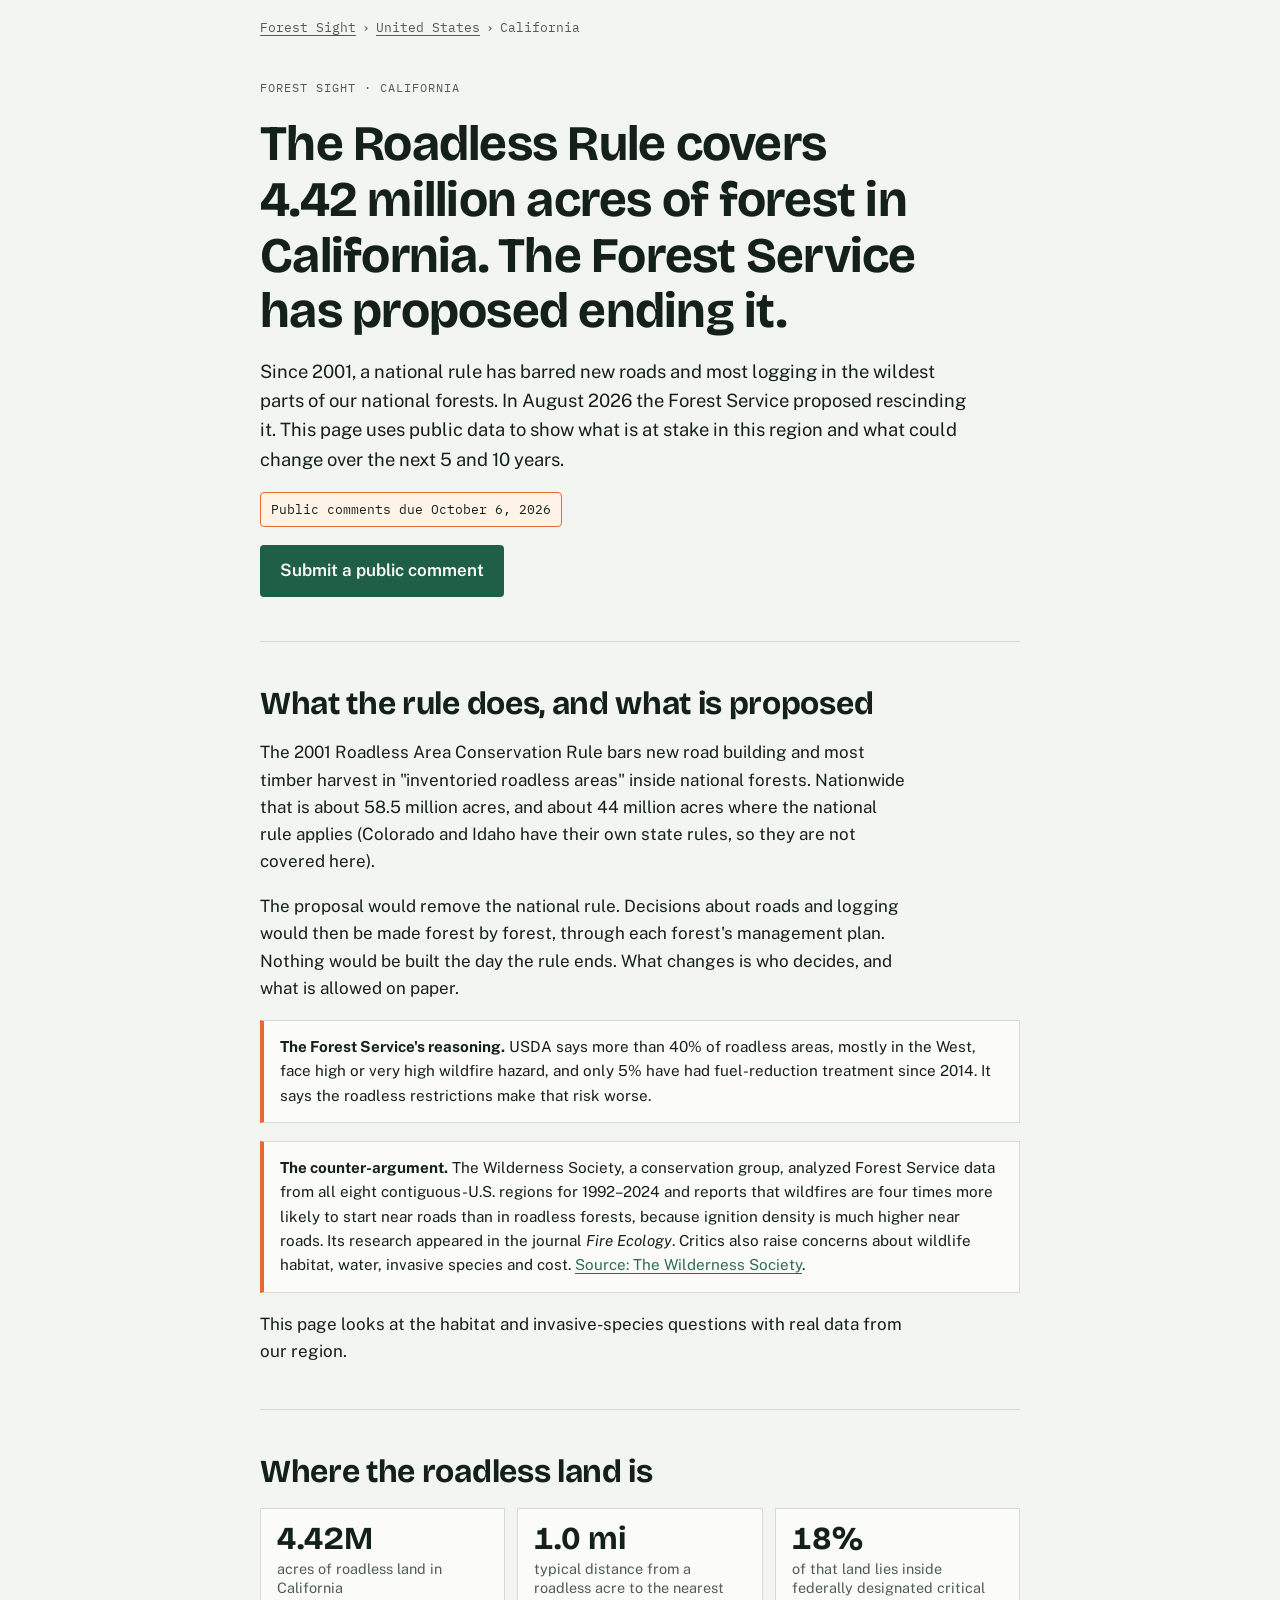
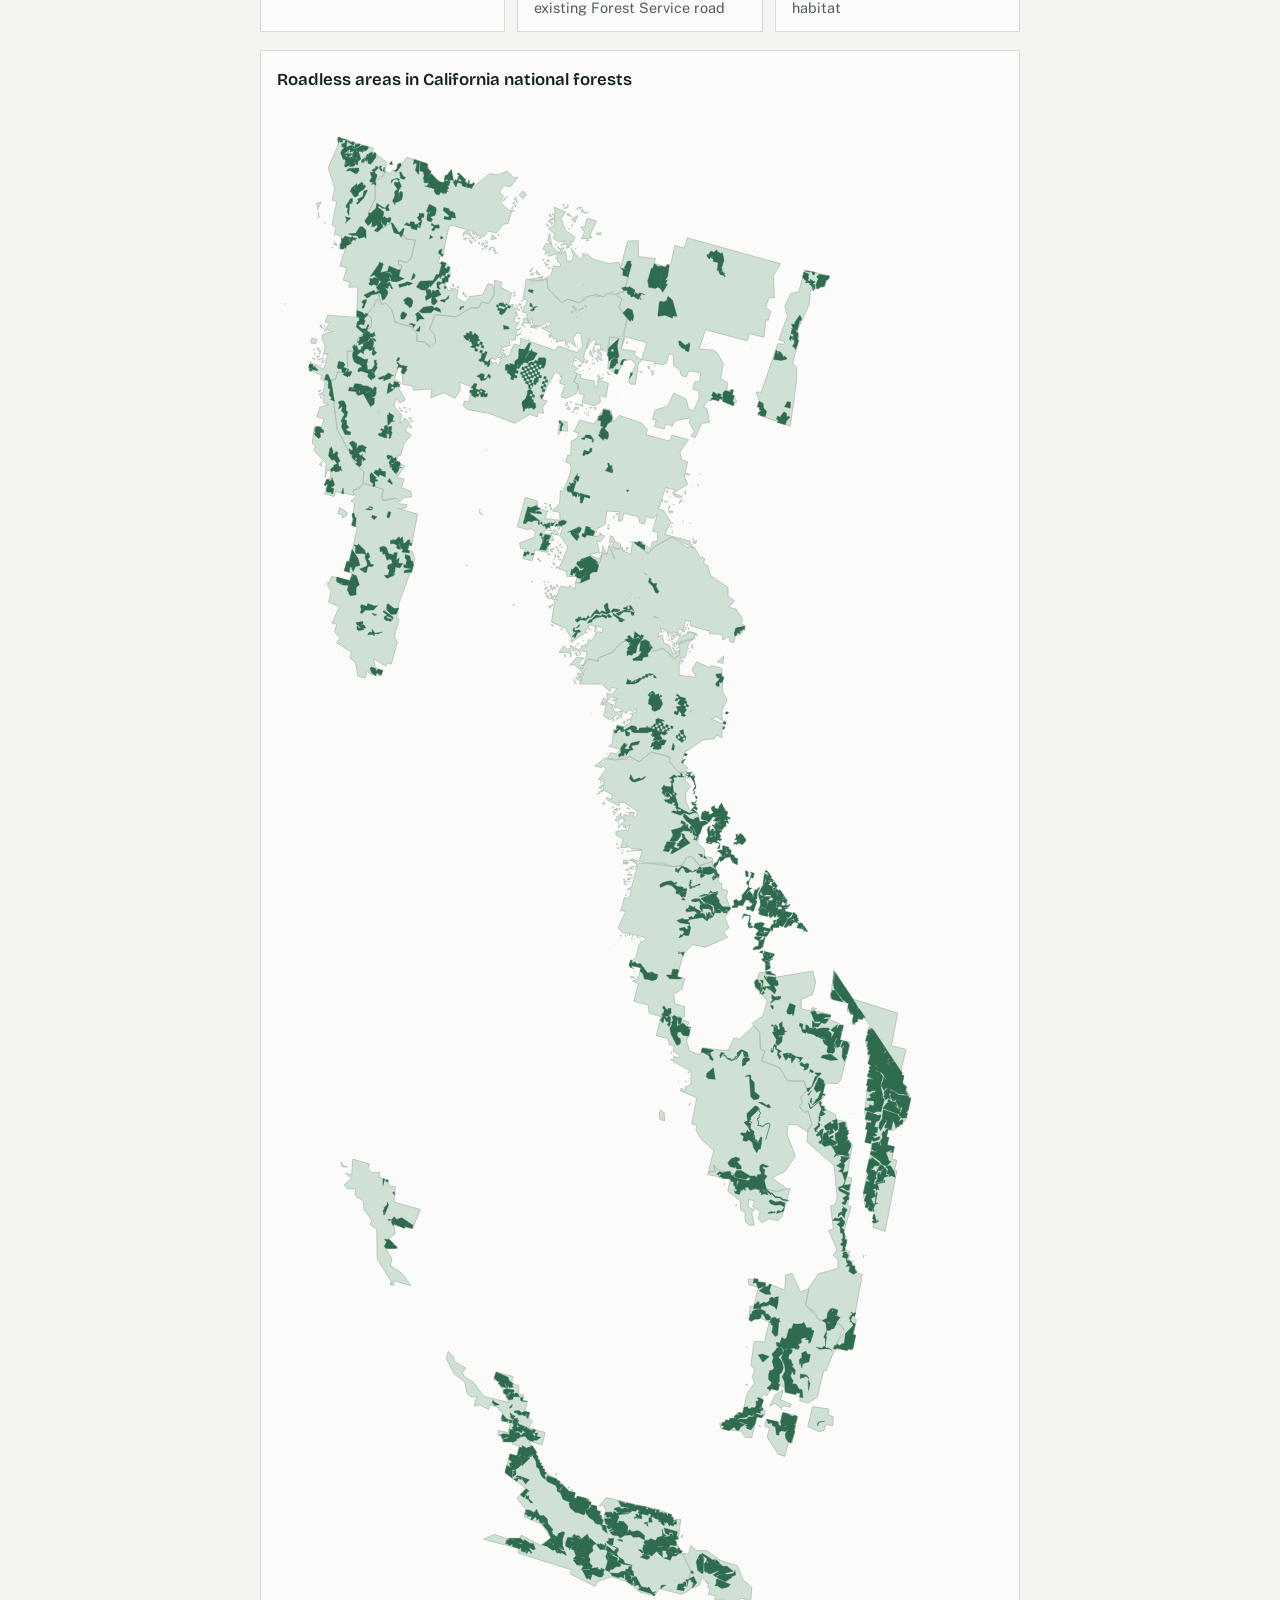
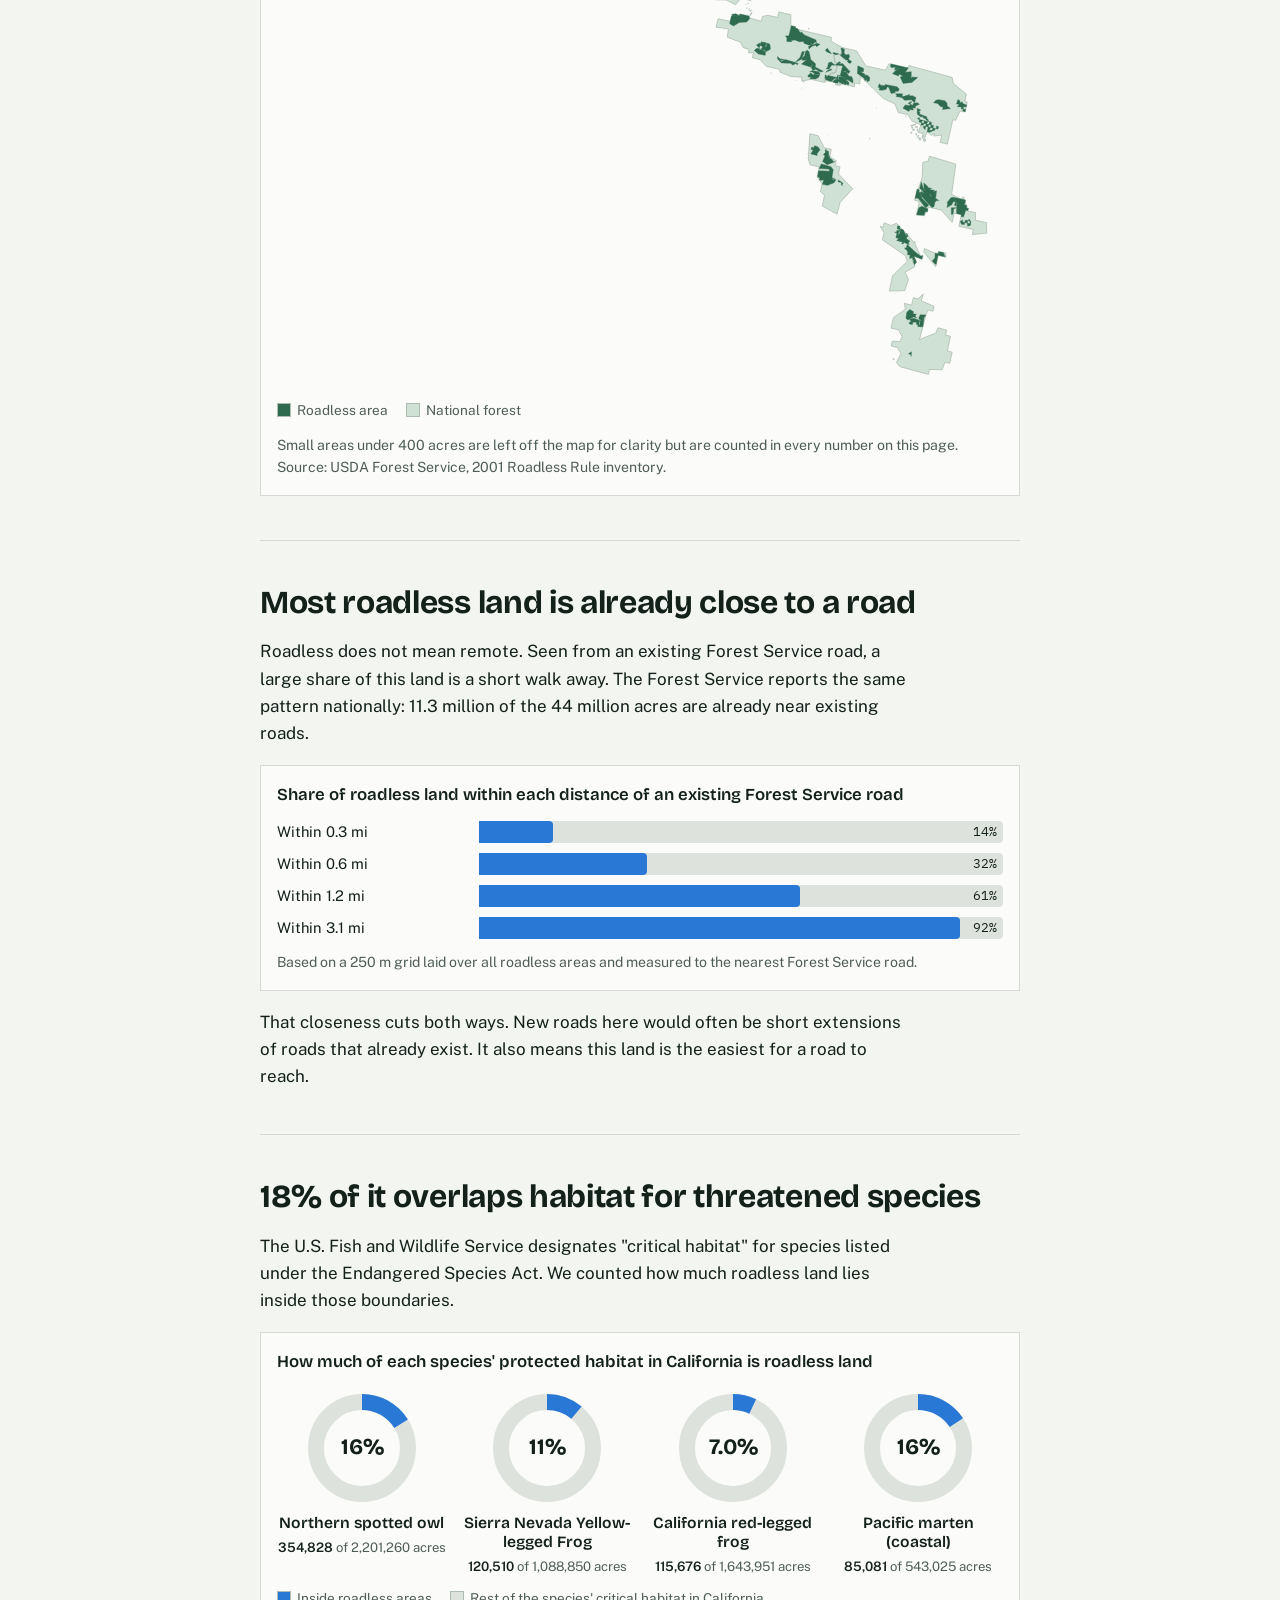
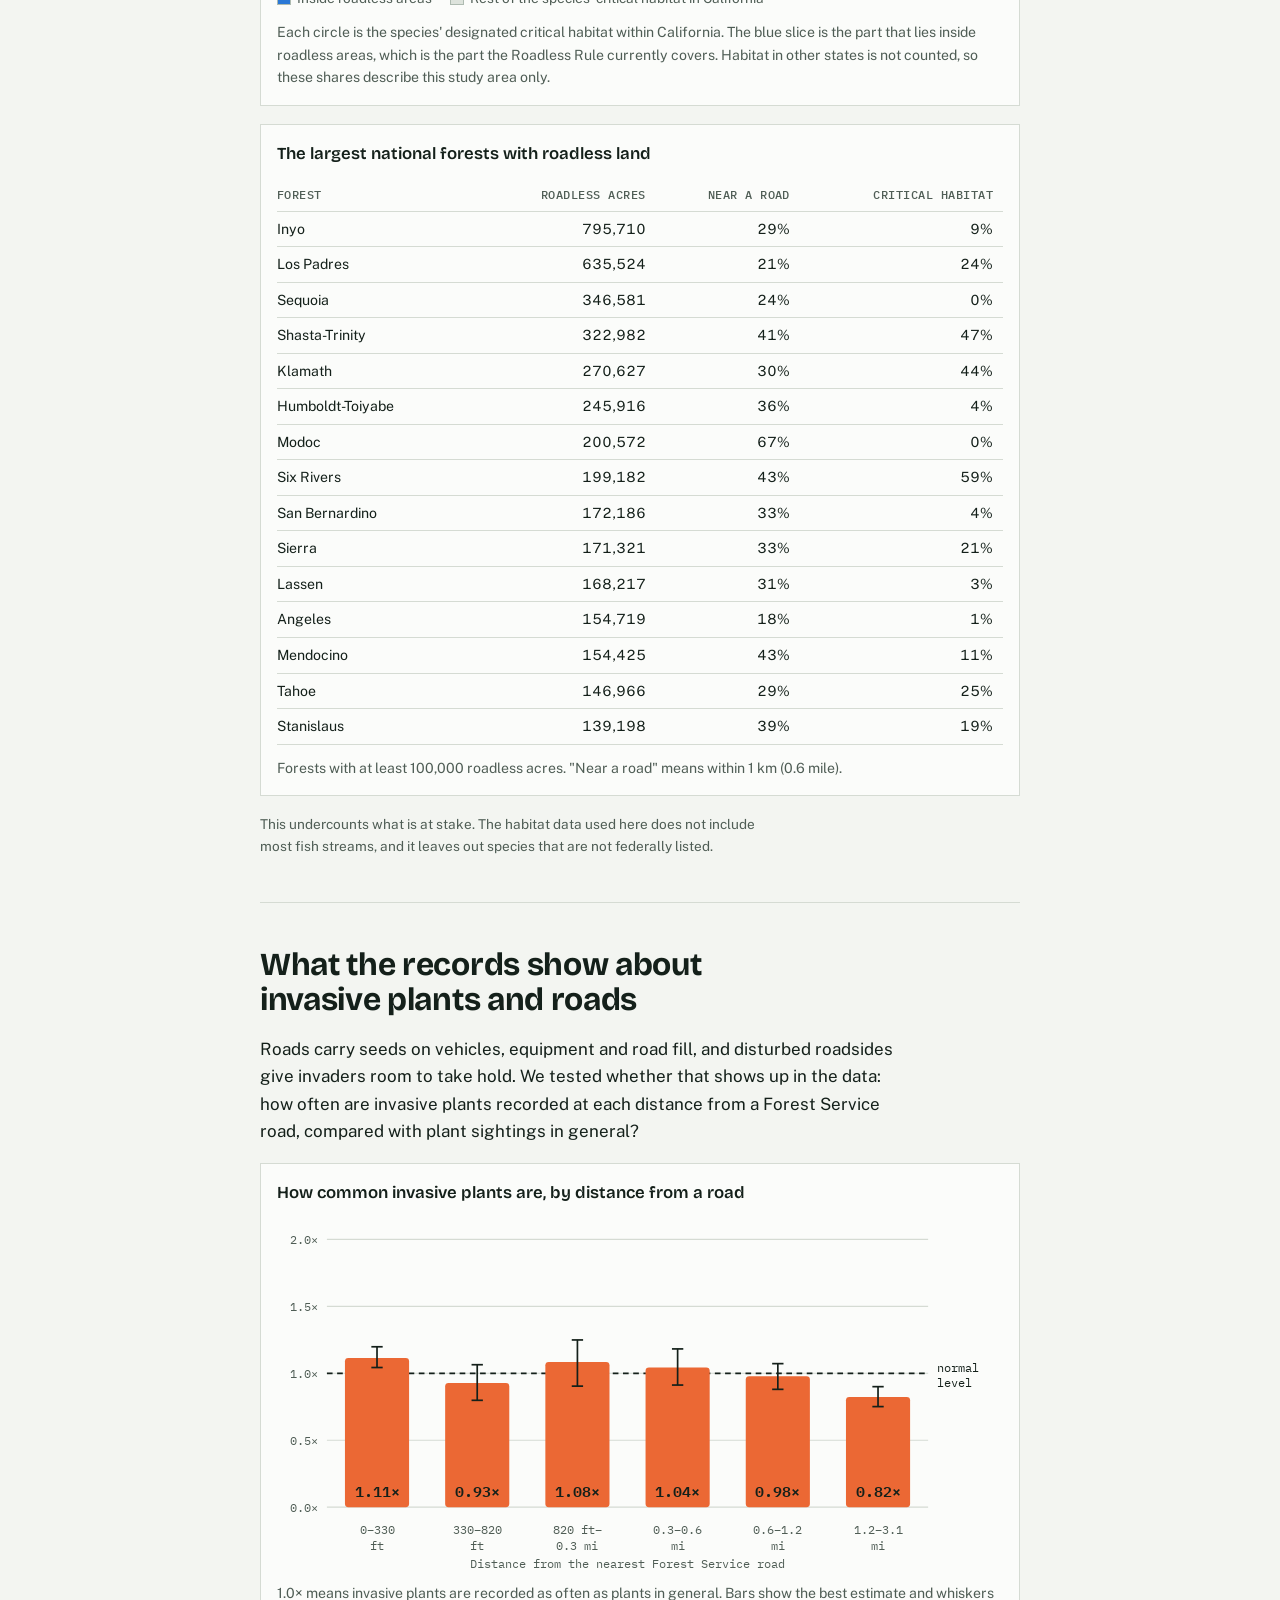
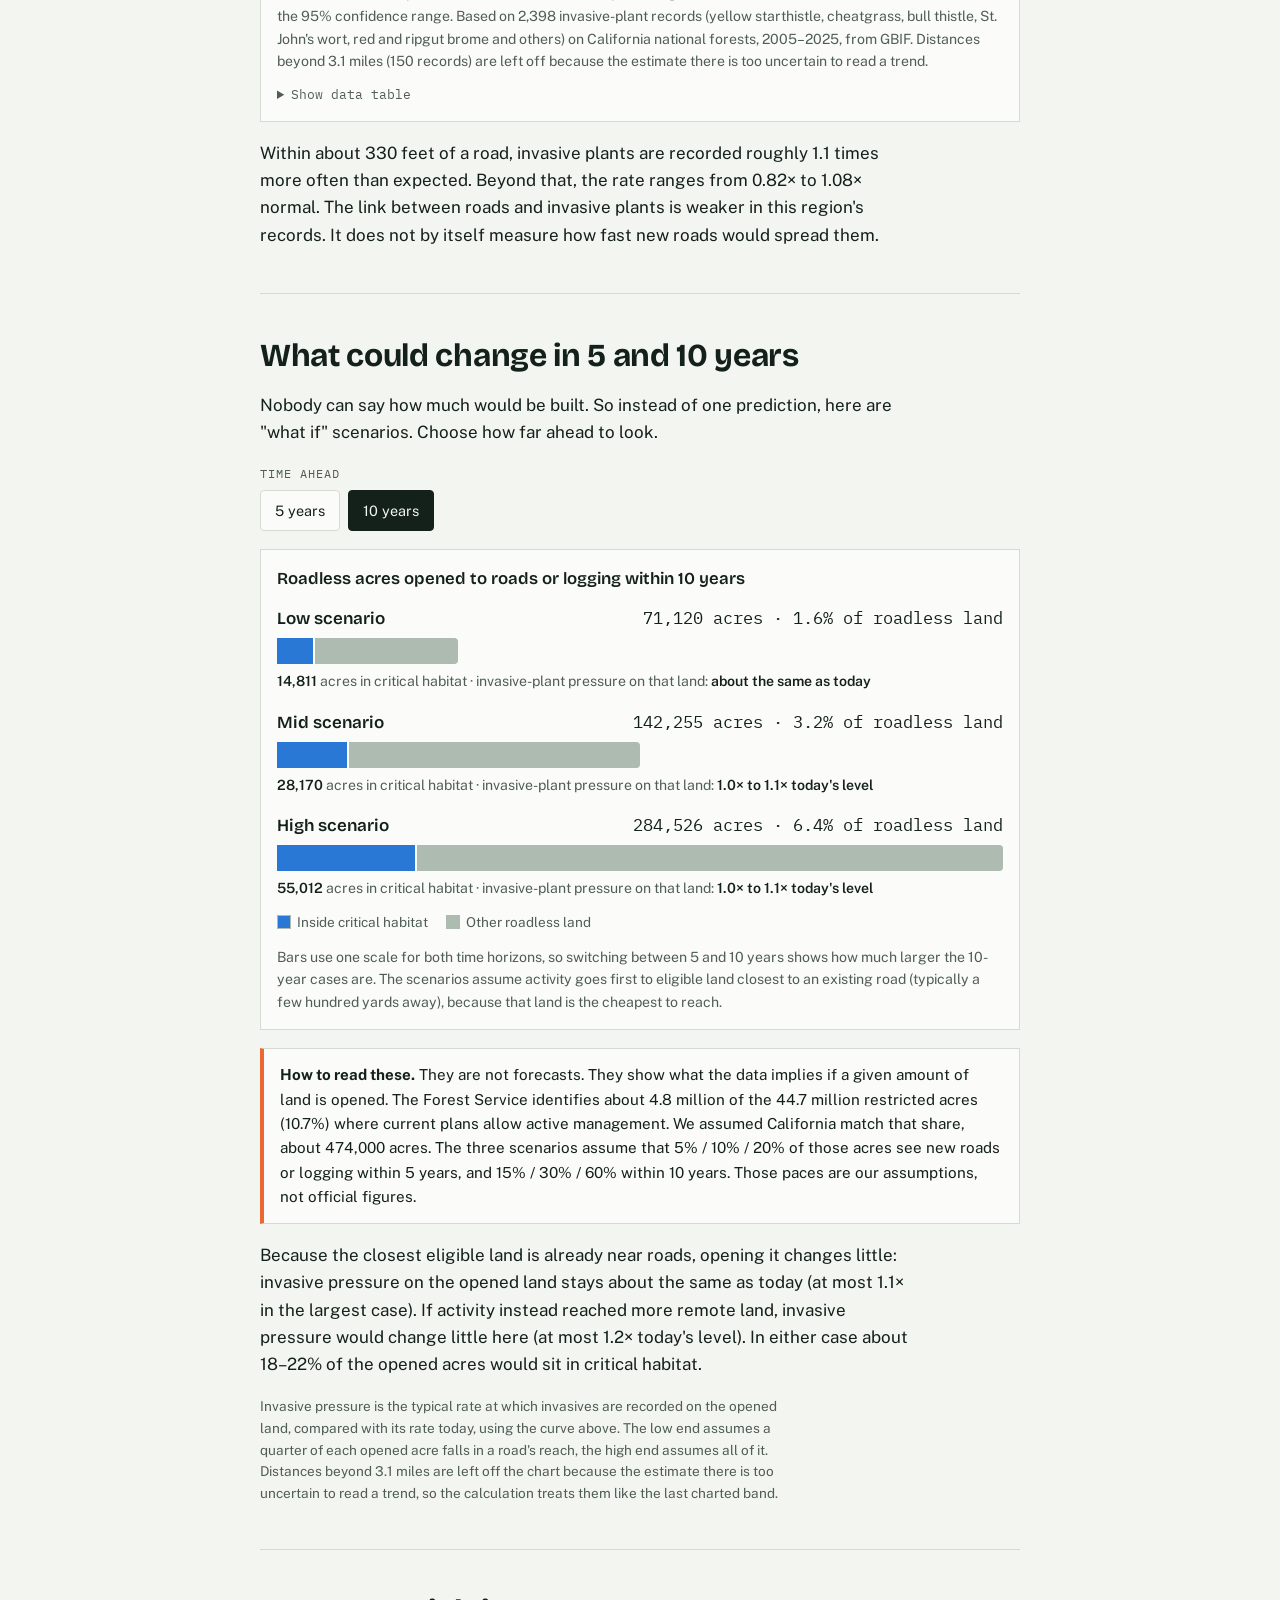
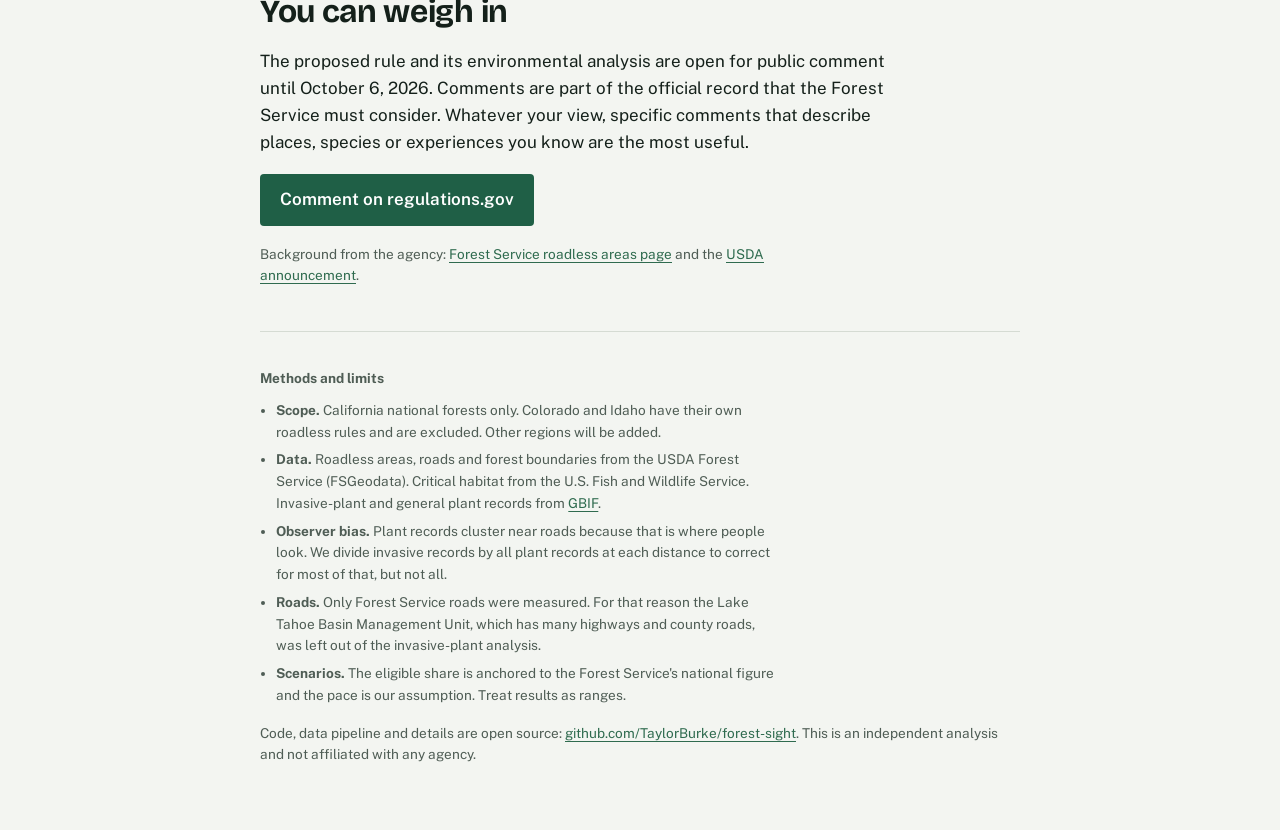
==== commit 7376e115: "California: drop last invasive-plant band (per-region max_bands); wording follows the reason Also: c" ====
--- a/docs/ca/index.html
+++ b/docs/ca/index.html
@@ -129,7 +129,7 @@
 <div id="tip" role="tooltip"></div>
 
 <script>
-const D = {"region": {"name": "California", "places": "California"}, "total_acres": 4416283, "polygons": 1791, "median_road_m": 1562, "hab_share": 0.184, "proximity": {"0.5": 0.142, "1": 0.32, "2": 0.613, "5": 0.918}, "forests": [{"forest": "Inyo", "acres": 795710, "near1km": 0.293, "hab": 0.088}, {"forest": "Los Padres", "acres": 635524, "near1km": 0.206, "hab": 0.239}, {"forest": "Sequoia", "acres": 346581, "near1km": 0.239, "hab": 0.0}, {"forest": "Shasta-Trinity", "acres": 322982, "near1km": 0.406, "hab": 0.469}, {"forest": "Klamath", "acres": 270627, "near1km": 0.302, "hab": 0.444}, {"forest": "Humboldt-Toiyabe", "acres": 245916, "near1km": 0.36, "hab": 0.041}, {"forest": "Modoc", "acres": 200572, "near1km": 0.666, "hab": 0.001}, {"forest": "Six Rivers", "acres": 199182, "near1km": 0.425, "hab": 0.591}, {"forest": "San Bernardino", "acres": 172186, "near1km": 0.333, "hab": 0.04}, {"forest": "Sierra", "acres": 171321, "near1km": 0.327, "hab": 0.209}, {"forest": "Lassen", "acres": 168217, "near1km": 0.312, "hab": 0.025}, {"forest": "Angeles", "acres": 154719, "near1km": 0.182, "hab": 0.013}, {"forest": "Mendocino", "acres": 154425, "near1km": 0.426, "hab": 0.111}, {"forest": "Tahoe", "acres": 146966, "near1km": 0.294, "hab": 0.252}, {"forest": "Stanislaus", "acres": 139198, "near1km": 0.385, "hab": 0.189}], "decay": [{"band": "0-100 m", "rel_intensity": 1.115, "ci_lo": 1.043, "ci_hi": 1.198, "n_inv": 727, "n_ctrl": 2203}, {"band": "100-250 m", "rel_intensity": 0.927, "ci_lo": 0.798, "ci_hi": 1.064, "n_inv": 214, "n_ctrl": 780}, {"band": "250-500 m", "rel_intensity": 1.085, "ci_lo": 0.904, "ci_hi": 1.249, "n_inv": 200, "n_ctrl": 623}, {"band": "0.5-1 km", "rel_intensity": 1.043, "ci_lo": 0.912, "ci_hi": 1.182, "n_inv": 270, "n_ctrl": 875}, {"band": "1-2 km", "rel_intensity": 0.978, "ci_lo": 0.88, "ci_hi": 1.072, "n_inv": 375, "n_ctrl": 1295}, {"band": "2-5 km", "rel_intensity": 0.823, "ci_lo": 0.751, "ci_hi": 0.9, "n_inv": 462, "n_ctrl": 1896}, {"band": ">5 km", "rel_intensity": 1.179, "ci_lo": 0.993, "ci_hi": 1.394, "n_inv": 150, "n_ctrl": 430}], "scenarios": [{"allocation": "near_roads", "scenario": "Low", "horizon_yr": 5, "activated_acres": 23707, "crit_hab_acres": 5143, "crit_hab_share": 0.217, "invasive_mult_lo": 1.0, "invasive_mult_hi": 1.0, "share_of_all_roadless": 0.0054}, {"allocation": "near_roads", "scenario": "Low", "horizon_yr": 10, "activated_acres": 71120, "crit_hab_acres": 14811, "crit_hab_share": 0.208, "invasive_mult_lo": 1.0, "invasive_mult_hi": 1.0, "share_of_all_roadless": 0.0161}, {"allocation": "near_roads", "scenario": "Mid", "horizon_yr": 5, "activated_acres": 47413, "crit_hab_acres": 10039, "crit_hab_share": 0.212, "invasive_mult_lo": 1.0, "invasive_mult_hi": 1.0, "share_of_all_roadless": 0.0107}, {"allocation": "near_roads", "scenario": "Mid", "horizon_yr": 10, "activated_acres": 142255, "crit_hab_acres": 28170, "crit_hab_share": 0.198, "invasive_mult_lo": 1.02, "invasive_mult_hi": 1.07, "share_of_all_roadless": 0.0322}, {"allocation": "near_roads", "scenario": "High", "horizon_yr": 5, "activated_acres": 94842, "crit_hab_acres": 19629, "crit_hab_share": 0.207, "invasive_mult_lo": 1.0, "invasive_mult_hi": 1.01, "share_of_all_roadless": 0.0215}, {"allocation": "near_roads", "scenario": "High", "horizon_yr": 10, "activated_acres": 284526, "crit_hab_acres": 55012, "crit_hab_share": 0.193, "invasive_mult_lo": 1.03, "invasive_mult_hi": 1.12, "share_of_all_roadless": 0.0644}, {"allocation": "spread", "scenario": "Low", "horizon_yr": 5, "activated_acres": 23707, "crit_hab_acres": 4263, "crit_hab_share": 0.18, "invasive_mult_lo": 1.04, "invasive_mult_hi": 1.15, "share_of_all_roadless": 0.0054}, {"allocation": "spread", "scenario": "Low", "horizon_yr": 10, "activated_acres": 71120, "crit_hab_acres": 12942, "crit_hab_share": 0.182, "invasive_mult_lo": 1.04, "invasive_mult_hi": 1.15, "share_of_all_roadless": 0.0161}, {"allocation": "spread", "scenario": "Mid", "horizon_yr": 5, "activated_acres": 47413, "crit_hab_acres": 8510, "crit_hab_share": 0.179, "invasive_mult_lo": 1.04, "invasive_mult_hi": 1.15, "share_of_all_roadless": 0.0107}, {"allocation": "spread", "scenario": "Mid", "horizon_yr": 10, "activated_acres": 142255, "crit_hab_acres": 26085, "crit_hab_share": 0.183, "invasive_mult_lo": 1.04, "invasive_mult_hi": 1.15, "share_of_all_roadless": 0.0322}, {"allocation": "spread", "scenario": "High", "horizon_yr": 5, "activated_acres": 94842, "crit_hab_acres": 17266, "crit_hab_share": 0.182, "invasive_mult_lo": 1.04, "invasive_mult_hi": 1.15, "share_of_all_roadless": 0.0215}, {"allocation": "spread", "scenario": "High", "horizon_yr": 10, "activated_acres": 284526, "crit_hab_acres": 51645, "crit_hab_share": 0.182, "invasive_mult_lo": 1.04, "invasive_mult_hi": 1.15, "share_of_all_roadless": 0.0644}], "species_context": [{"name": "Northern spotted owl", "total_acres": 2201260, "total_us_acres": 9849585, "features": 1, "roadless_acres": 354828, "roadless_share": 0.1612, "scenarios": [{"allocation": "near_roads", "scenario": "Low", "horizon_yr": 5, "acres": 3876, "share": 0.00176}, {"allocation": "near_roads", "scenario": "Low", "horizon_yr": 10, "acres": 10317, "share": 0.00469}, {"allocation": "near_roads", "scenario": "Mid", "horizon_yr": 5, "acres": 7228, "share": 0.00328}, {"allocation": "near_roads", "scenario": "Mid", "horizon_yr": 10, "acres": 19073, "share": 0.00866}, {"allocation": "near_roads", "scenario": "High", "horizon_yr": 5, "acres": 13575, "share": 0.00617}, {"allocation": "near_roads", "scenario": "High", "horizon_yr": 10, "acres": 36077, "share": 0.01639}, {"allocation": "spread", "scenario": "Low", "horizon_yr": 5, "acres": 1792, "share": 0.00081}, {"allocation": "spread", "scenario": "Low", "horizon_yr": 10, "acres": 5668, "share": 0.00257}, {"allocation": "spread", "scenario": "Mid", "horizon_yr": 5, "acres": 3568, "share": 0.00162}, {"allocation": "spread", "scenario": "Mid", "horizon_yr": 10, "acres": 11568, "share": 0.00526}, {"allocation": "spread", "scenario": "High", "horizon_yr": 5, "acres": 7660, "share": 0.00348}, {"allocation": "spread", "scenario": "High", "horizon_yr": 10, "acres": 22579, "share": 0.01026}]}, {"name": "Sierra Nevada Yellow-legged Frog", "total_acres": 1088850, "total_us_acres": 1088850, "features": 1, "roadless_acres": 120510, "roadless_share": 0.1107, "scenarios": [{"allocation": "near_roads", "scenario": "Low", "horizon_yr": 5, "acres": 93, "share": 9e-05}, {"allocation": "near_roads", "scenario": "Low", "horizon_yr": 10, "acres": 371, "share": 0.00034}, {"allocation": "near_roads", "scenario": "Mid", "horizon_yr": 5, "acres": 154, "share": 0.00014}, {"allocation": "near_roads", "scenario": "Mid", "horizon_yr": 10, "acres": 942, "share": 0.00087}, {"allocation": "near_roads", "scenario": "High", "horizon_yr": 5, "acres": 618, "share": 0.00057}, {"allocation": "near_roads", "scenario": "High", "horizon_yr": 10, "acres": 2595, "share": 0.00238}, {"allocation": "spread", "scenario": "Low", "horizon_yr": 5, "acres": 710, "share": 0.00065}, {"allocation": "spread", "scenario": "Low", "horizon_yr": 10, "acres": 2085, "share": 0.00191}, {"allocation": "spread", "scenario": "Mid", "horizon_yr": 5, "acres": 1483, "share": 0.00136}, {"allocation": "spread", "scenario": "Mid", "horizon_yr": 10, "acres": 4031, "share": 0.0037}, {"allocation": "spread", "scenario": "High", "horizon_yr": 5, "acres": 2687, "share": 0.00247}, {"allocation": "spread", "scenario": "High", "horizon_yr": 10, "acres": 7784, "share": 0.00715}]}, {"name": "California red-legged frog", "total_acres": 1643951, "total_us_acres": 1643951, "features": 1, "roadless_acres": 115676, "roadless_share": 0.0704, "scenarios": [{"allocation": "near_roads", "scenario": "Low", "horizon_yr": 5, "acres": 695, "share": 0.00042}, {"allocation": "near_roads", "scenario": "Low", "horizon_yr": 10, "acres": 2502, "share": 0.00152}, {"allocation": "near_roads", "scenario": "Mid", "horizon_yr": 5, "acres": 1683, "share": 0.00102}, {"allocation": "near_roads", "scenario": "Mid", "horizon_yr": 10, "acres": 4340, "share": 0.00264}, {"allocation": "near_roads", "scenario": "High", "horizon_yr": 5, "acres": 3212, "share": 0.00195}, {"allocation": "near_roads", "scenario": "High", "horizon_yr": 10, "acres": 7969, "share": 0.00485}, {"allocation": "spread", "scenario": "Low", "horizon_yr": 5, "acres": 556, "share": 0.00034}, {"allocation": "spread", "scenario": "Low", "horizon_yr": 10, "acres": 1560, "share": 0.00095}, {"allocation": "spread", "scenario": "Mid", "horizon_yr": 5, "acres": 988, "share": 0.0006}, {"allocation": "spread", "scenario": "Mid", "horizon_yr": 10, "acres": 3320, "share": 0.00202}, {"allocation": "spread", "scenario": "High", "horizon_yr": 5, "acres": 2116, "share": 0.00129}, {"allocation": "spread", "scenario": "High", "horizon_yr": 10, "acres": 7104, "share": 0.00432}]}, {"name": "Pacific marten, Coastal DPS", "total_acres": 543025, "total_us_acres": 1280214, "features": 1, "roadless_acres": 85081, "roadless_share": 0.1567, "scenarios": [{"allocation": "near_roads", "scenario": "Low", "horizon_yr": 5, "acres": 417, "share": 0.00077}, {"allocation": "near_roads", "scenario": "Low", "horizon_yr": 10, "acres": 1313, "share": 0.00242}, {"allocation": "near_roads", "scenario": "Mid", "horizon_yr": 5, "acres": 788, "share": 0.00145}, {"allocation": "near_roads", "scenario": "Mid", "horizon_yr": 10, "acres": 3027, "share": 0.00557}, {"allocation": "near_roads", "scenario": "High", "horizon_yr": 5, "acres": 1900, "share": 0.0035}, {"allocation": "near_roads", "scenario": "High", "horizon_yr": 10, "acres": 6193, "share": 0.0114}, {"allocation": "spread", "scenario": "Low", "horizon_yr": 5, "acres": 309, "share": 0.00057}, {"allocation": "spread", "scenario": "Low", "horizon_yr": 10, "acres": 1282, "share": 0.00236}, {"allocation": "spread", "scenario": "Mid", "horizon_yr": 5, "acres": 834, "share": 0.00154}, {"allocation": "spread", "scenario": "Mid", "horizon_yr": 10, "acres": 2579, "share": 0.00475}, {"allocation": "spread", "scenario": "High", "horizon_yr": 5, "acres": 1699, "share": 0.00313}, {"allocation": "spread", "scenario": "High", "horizon_yr": 10, "acres": 5097, "share": 0.00939}]}], "invasive_meta": {"n_records": 2398, "n_dropped": 0, "species_text": "yellow starthistle, cheatgrass, bull thistle, St. John's wort, red and ripgut brome and others"}};
+const D = {"region": {"name": "California", "places": "California"}, "total_acres": 4416283, "polygons": 1791, "median_road_m": 1562, "hab_share": 0.184, "proximity": {"0.5": 0.142, "1": 0.32, "2": 0.613, "5": 0.918}, "forests": [{"forest": "Inyo", "acres": 795710, "near1km": 0.293, "hab": 0.088}, {"forest": "Los Padres", "acres": 635524, "near1km": 0.206, "hab": 0.239}, {"forest": "Sequoia", "acres": 346581, "near1km": 0.239, "hab": 0.0}, {"forest": "Shasta-Trinity", "acres": 322982, "near1km": 0.406, "hab": 0.469}, {"forest": "Klamath", "acres": 270627, "near1km": 0.302, "hab": 0.444}, {"forest": "Humboldt-Toiyabe", "acres": 245916, "near1km": 0.36, "hab": 0.041}, {"forest": "Modoc", "acres": 200572, "near1km": 0.666, "hab": 0.001}, {"forest": "Six Rivers", "acres": 199182, "near1km": 0.425, "hab": 0.591}, {"forest": "San Bernardino", "acres": 172186, "near1km": 0.333, "hab": 0.04}, {"forest": "Sierra", "acres": 171321, "near1km": 0.327, "hab": 0.209}, {"forest": "Lassen", "acres": 168217, "near1km": 0.312, "hab": 0.025}, {"forest": "Angeles", "acres": 154719, "near1km": 0.182, "hab": 0.013}, {"forest": "Mendocino", "acres": 154425, "near1km": 0.426, "hab": 0.111}, {"forest": "Tahoe", "acres": 146966, "near1km": 0.294, "hab": 0.252}, {"forest": "Stanislaus", "acres": 139198, "near1km": 0.385, "hab": 0.189}], "decay": [{"band": "0-100 m", "rel_intensity": 1.115, "ci_lo": 1.043, "ci_hi": 1.198, "n_inv": 727, "n_ctrl": 2203}, {"band": "100-250 m", "rel_intensity": 0.927, "ci_lo": 0.798, "ci_hi": 1.064, "n_inv": 214, "n_ctrl": 780}, {"band": "250-500 m", "rel_intensity": 1.085, "ci_lo": 0.904, "ci_hi": 1.249, "n_inv": 200, "n_ctrl": 623}, {"band": "0.5-1 km", "rel_intensity": 1.043, "ci_lo": 0.912, "ci_hi": 1.182, "n_inv": 270, "n_ctrl": 875}, {"band": "1-2 km", "rel_intensity": 0.978, "ci_lo": 0.88, "ci_hi": 1.072, "n_inv": 375, "n_ctrl": 1295}, {"band": "2-5 km", "rel_intensity": 0.823, "ci_lo": 0.751, "ci_hi": 0.9, "n_inv": 462, "n_ctrl": 1896}], "scenarios": [{"allocation": "near_roads", "scenario": "Low", "horizon_yr": 5, "activated_acres": 23707, "crit_hab_acres": 5143, "crit_hab_share": 0.217, "invasive_mult_lo": 1.0, "invasive_mult_hi": 1.0, "share_of_all_roadless": 0.0054}, {"allocation": "near_roads", "scenario": "Low", "horizon_yr": 10, "activated_acres": 71120, "crit_hab_acres": 14811, "crit_hab_share": 0.208, "invasive_mult_lo": 1.0, "invasive_mult_hi": 1.0, "share_of_all_roadless": 0.0161}, {"allocation": "near_roads", "scenario": "Mid", "horizon_yr": 5, "activated_acres": 47413, "crit_hab_acres": 10039, "crit_hab_share": 0.212, "invasive_mult_lo": 1.0, "invasive_mult_hi": 1.0, "share_of_all_roadless": 0.0107}, {"allocation": "near_roads", "scenario": "Mid", "horizon_yr": 10, "activated_acres": 142255, "crit_hab_acres": 28170, "crit_hab_share": 0.198, "invasive_mult_lo": 1.02, "invasive_mult_hi": 1.07, "share_of_all_roadless": 0.0322}, {"allocation": "near_roads", "scenario": "High", "horizon_yr": 5, "activated_acres": 94842, "crit_hab_acres": 19629, "crit_hab_share": 0.207, "invasive_mult_lo": 1.0, "invasive_mult_hi": 1.01, "share_of_all_roadless": 0.0215}, {"allocation": "near_roads", "scenario": "High", "horizon_yr": 10, "activated_acres": 284526, "crit_hab_acres": 55012, "crit_hab_share": 0.193, "invasive_mult_lo": 1.03, "invasive_mult_hi": 1.12, "share_of_all_roadless": 0.0644}, {"allocation": "spread", "scenario": "Low", "horizon_yr": 5, "activated_acres": 23707, "crit_hab_acres": 4263, "crit_hab_share": 0.18, "invasive_mult_lo": 1.05, "invasive_mult_hi": 1.19, "share_of_all_roadless": 0.0054}, {"allocation": "spread", "scenario": "Low", "horizon_yr": 10, "activated_acres": 71120, "crit_hab_acres": 12942, "crit_hab_share": 0.182, "invasive_mult_lo": 1.05, "invasive_mult_hi": 1.19, "share_of_all_roadless": 0.0161}, {"allocation": "spread", "scenario": "Mid", "horizon_yr": 5, "activated_acres": 47413, "crit_hab_acres": 8510, "crit_hab_share": 0.179, "invasive_mult_lo": 1.05, "invasive_mult_hi": 1.19, "share_of_all_roadless": 0.0107}, {"allocation": "spread", "scenario": "Mid", "horizon_yr": 10, "activated_acres": 142255, "crit_hab_acres": 26085, "crit_hab_share": 0.183, "invasive_mult_lo": 1.05, "invasive_mult_hi": 1.19, "share_of_all_roadless": 0.0322}, {"allocation": "spread", "scenario": "High", "horizon_yr": 5, "activated_acres": 94842, "crit_hab_acres": 17266, "crit_hab_share": 0.182, "invasive_mult_lo": 1.05, "invasive_mult_hi": 1.19, "share_of_all_roadless": 0.0215}, {"allocation": "spread", "scenario": "High", "horizon_yr": 10, "activated_acres": 284526, "crit_hab_acres": 51645, "crit_hab_share": 0.182, "invasive_mult_lo": 1.05, "invasive_mult_hi": 1.19, "share_of_all_roadless": 0.0644}], "species_context": [{"name": "Northern spotted owl", "total_acres": 2201260, "total_us_acres": 9849585, "features": 1, "roadless_acres": 354828, "roadless_share": 0.1612, "scenarios": [{"allocation": "near_roads", "scenario": "Low", "horizon_yr": 5, "acres": 3876, "share": 0.00176}, {"allocation": "near_roads", "scenario": "Low", "horizon_yr": 10, "acres": 10317, "share": 0.00469}, {"allocation": "near_roads", "scenario": "Mid", "horizon_yr": 5, "acres": 7228, "share": 0.00328}, {"allocation": "near_roads", "scenario": "Mid", "horizon_yr": 10, "acres": 19073, "share": 0.00866}, {"allocation": "near_roads", "scenario": "High", "horizon_yr": 5, "acres": 13575, "share": 0.00617}, {"allocation": "near_roads", "scenario": "High", "horizon_yr": 10, "acres": 36077, "share": 0.01639}, {"allocation": "spread", "scenario": "Low", "horizon_yr": 5, "acres": 1792, "share": 0.00081}, {"allocation": "spread", "scenario": "Low", "horizon_yr": 10, "acres": 5668, "share": 0.00257}, {"allocation": "spread", "scenario": "Mid", "horizon_yr": 5, "acres": 3568, "share": 0.00162}, {"allocation": "spread", "scenario": "Mid", "horizon_yr": 10, "acres": 11568, "share": 0.00526}, {"allocation": "spread", "scenario": "High", "horizon_yr": 5, "acres": 7660, "share": 0.00348}, {"allocation": "spread", "scenario": "High", "horizon_yr": 10, "acres": 22579, "share": 0.01026}]}, {"name": "Sierra Nevada Yellow-legged Frog", "total_acres": 1088850, "total_us_acres": 1088850, "features": 1, "roadless_acres": 120510, "roadless_share": 0.1107, "scenarios": [{"allocation": "near_roads", "scenario": "Low", "horizon_yr": 5, "acres": 93, "share": 9e-05}, {"allocation": "near_roads", "scenario": "Low", "horizon_yr": 10, "acres": 371, "share": 0.00034}, {"allocation": "near_roads", "scenario": "Mid", "horizon_yr": 5, "acres": 154, "share": 0.00014}, {"allocation": "near_roads", "scenario": "Mid", "horizon_yr": 10, "acres": 942, "share": 0.00087}, {"allocation": "near_roads", "scenario": "High", "horizon_yr": 5, "acres": 618, "share": 0.00057}, {"allocation": "near_roads", "scenario": "High", "horizon_yr": 10, "acres": 2595, "share": 0.00238}, {"allocation": "spread", "scenario": "Low", "horizon_yr": 5, "acres": 710, "share": 0.00065}, {"allocation": "spread", "scenario": "Low", "horizon_yr": 10, "acres": 2085, "share": 0.00191}, {"allocation": "spread", "scenario": "Mid", "horizon_yr": 5, "acres": 1483, "share": 0.00136}, {"allocation": "spread", "scenario": "Mid", "horizon_yr": 10, "acres": 4031, "share": 0.0037}, {"allocation": "spread", "scenario": "High", "horizon_yr": 5, "acres": 2687, "share": 0.00247}, {"allocation": "spread", "scenario": "High", "horizon_yr": 10, "acres": 7784, "share": 0.00715}]}, {"name": "California red-legged frog", "total_acres": 1643951, "total_us_acres": 1643951, "features": 1, "roadless_acres": 115676, "roadless_share": 0.0704, "scenarios": [{"allocation": "near_roads", "scenario": "Low", "horizon_yr": 5, "acres": 695, "share": 0.00042}, {"allocation": "near_roads", "scenario": "Low", "horizon_yr": 10, "acres": 2502, "share": 0.00152}, {"allocation": "near_roads", "scenario": "Mid", "horizon_yr": 5, "acres": 1683, "share": 0.00102}, {"allocation": "near_roads", "scenario": "Mid", "horizon_yr": 10, "acres": 4340, "share": 0.00264}, {"allocation": "near_roads", "scenario": "High", "horizon_yr": 5, "acres": 3212, "share": 0.00195}, {"allocation": "near_roads", "scenario": "High", "horizon_yr": 10, "acres": 7969, "share": 0.00485}, {"allocation": "spread", "scenario": "Low", "horizon_yr": 5, "acres": 556, "share": 0.00034}, {"allocation": "spread", "scenario": "Low", "horizon_yr": 10, "acres": 1560, "share": 0.00095}, {"allocation": "spread", "scenario": "Mid", "horizon_yr": 5, "acres": 988, "share": 0.0006}, {"allocation": "spread", "scenario": "Mid", "horizon_yr": 10, "acres": 3320, "share": 0.00202}, {"allocation": "spread", "scenario": "High", "horizon_yr": 5, "acres": 2116, "share": 0.00129}, {"allocation": "spread", "scenario": "High", "horizon_yr": 10, "acres": 7104, "share": 0.00432}]}, {"name": "Pacific marten, Coastal DPS", "total_acres": 543025, "total_us_acres": 1280214, "features": 1, "roadless_acres": 85081, "roadless_share": 0.1567, "scenarios": [{"allocation": "near_roads", "scenario": "Low", "horizon_yr": 5, "acres": 417, "share": 0.00077}, {"allocation": "near_roads", "scenario": "Low", "horizon_yr": 10, "acres": 1313, "share": 0.00242}, {"allocation": "near_roads", "scenario": "Mid", "horizon_yr": 5, "acres": 788, "share": 0.00145}, {"allocation": "near_roads", "scenario": "Mid", "horizon_yr": 10, "acres": 3027, "share": 0.00557}, {"allocation": "near_roads", "scenario": "High", "horizon_yr": 5, "acres": 1900, "share": 0.0035}, {"allocation": "near_roads", "scenario": "High", "horizon_yr": 10, "acres": 6193, "share": 0.0114}, {"allocation": "spread", "scenario": "Low", "horizon_yr": 5, "acres": 309, "share": 0.00057}, {"allocation": "spread", "scenario": "Low", "horizon_yr": 10, "acres": 1282, "share": 0.00236}, {"allocation": "spread", "scenario": "Mid", "horizon_yr": 5, "acres": 834, "share": 0.00154}, {"allocation": "spread", "scenario": "Mid", "horizon_yr": 10, "acres": 2579, "share": 0.00475}, {"allocation": "spread", "scenario": "High", "horizon_yr": 5, "acres": 1699, "share": 0.00313}, {"allocation": "spread", "scenario": "High", "horizon_yr": 10, "acres": 5097, "share": 0.00939}]}], "invasive_meta": {"n_records": 2398, "n_dropped": 150, "reason": "the estimate there is too uncertain to read a trend", "species_text": "yellow starthistle, cheatgrass, bull thistle, St. John's wort, red and ripgut brome and others"}};
 const $ = (id) => document.getElementById(id);
 const n0 = (n) => Math.round(n).toLocaleString("en-US");
 const mi = (km) => (km * 0.621371);
@@ -260,7 +260,7 @@
   const farWhere = ["within 330 feet", "330 to 820 feet out", "820 feet to 0.3 mile out", "0.3 to 0.6 mile out", "0.6 to 1.2 miles out", "1.2 to 3.1 miles out", "more than 3.1 miles out"][DECAY.length - 1];
   $("inv-h").textContent = follows ? "Invasive plants follow roads" : "What the records show about invasive plants and roads";
   $("decay").setAttribute("aria-label", `Bar chart of how often invasive plants are recorded by distance from a road: ${near.rel_intensity.toFixed(2)} times normal within 330 feet, ${far.rel_intensity.toFixed(2)} times normal ${farWhere}`);
-  $("inv-cap").textContent = `1.0× means invasive plants are recorded as often as plants in general. Bars show the best estimate and whiskers the 95% confidence range. Based on ${n0(m.n_records)} invasive-plant records (${m.species_text}) on ${D.region.places} national forests, 2005–2025, from GBIF.${m.n_dropped > 0 ? ` Distances beyond ${ends} (${m.n_dropped} records) are left off because there are too few records to read a trend.` : ""}`;
+  $("inv-cap").textContent = `1.0× means invasive plants are recorded as often as plants in general. Bars show the best estimate and whiskers the 95% confidence range. Based on ${n0(m.n_records)} invasive-plant records (${m.species_text}) on ${D.region.places} national forests, 2005–2025, from GBIF.${m.n_dropped > 0 ? ` Distances beyond ${ends} (${m.n_dropped} records) are left off because ${m.reason}.` : ""}`;
   const nearTxt = near.rel_intensity >= 1.03 ? `roughly ${near.rel_intensity.toFixed(1)} times more often than expected` : near.rel_intensity <= 0.97 ? `less often than expected (${near.rel_intensity.toFixed(2)}×)` : "about as often as expected";
   const farTxt = far.rel_intensity <= 0.6 ? "about half of normal" : `${far.rel_intensity.toFixed(2)}× normal`;
   const rest = DECAY.slice(1).map((d) => d.rel_intensity), rLo = Math.min(...rest), rHi = Math.max(...rest);
@@ -279,7 +279,7 @@
   const spreadPart = spHi >= 1.25
     ? ` If activity instead reached more remote land, typically about ${mi1(D.median_road_m)} mile from a road, the same acreage could raise invasive pressure there to roughly ${spLo.toFixed(1)}× to ${spHi.toFixed(1)}× today's level.`
     : ` If activity instead reached more remote land, invasive pressure would change little here (at most ${spHi.toFixed(1)}× today's level).`;
-  $("band-note").textContent = m.n_dropped > 0 ? `Distances beyond ${ends} had too few records to chart, so the calculation treats them like the last charted band.` : "";
+  $("band-note").textContent = m.n_dropped > 0 ? `Distances beyond ${ends} are left off the chart because ${m.reason}, so the calculation treats them like the last charted band.` : "";
   $("scn-p").textContent = `Because the closest eligible land is already near roads, ${nearPart}${nearHi < 1.35 && spHi >= 1.25 ? " That is the favorable case for invasive plants." : ""}${spreadPart} In either case about ${hLo}–${hHi}% of the opened acres would sit in critical habitat.`;
 })();
 </script>
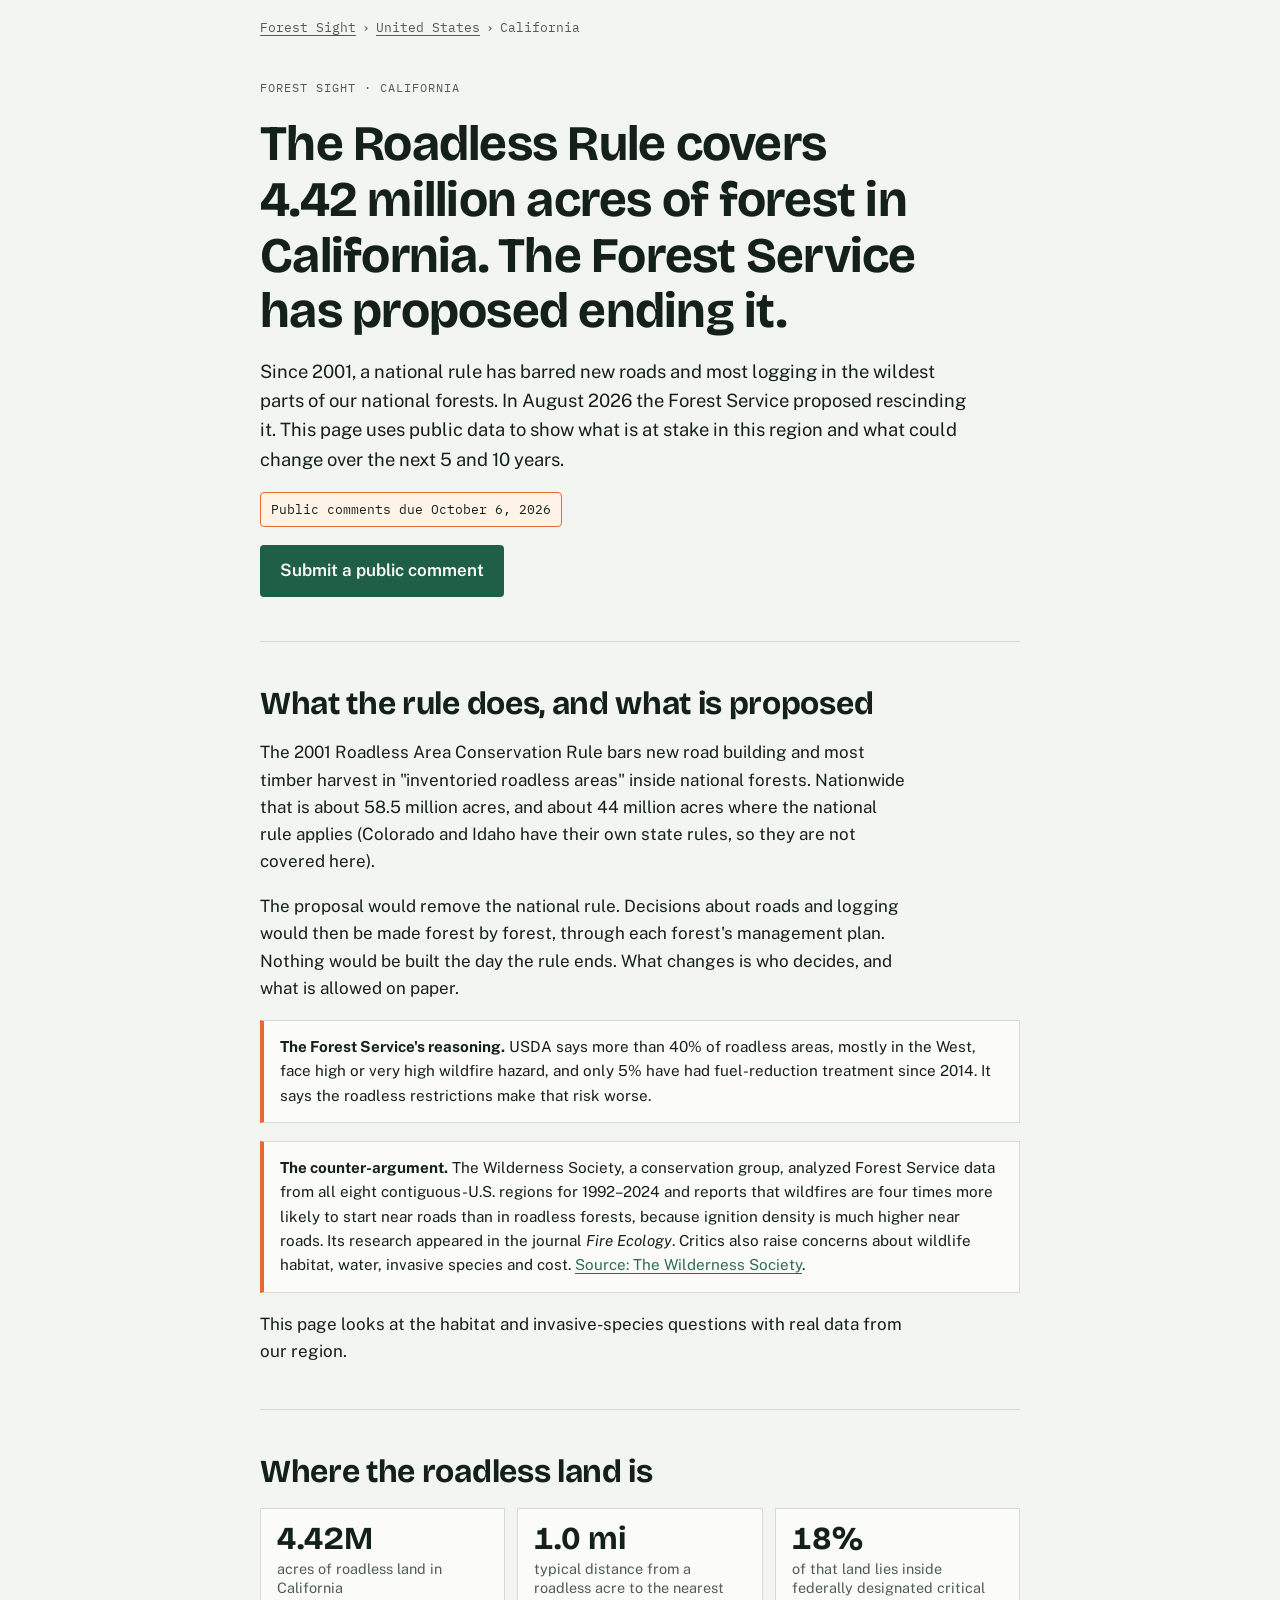
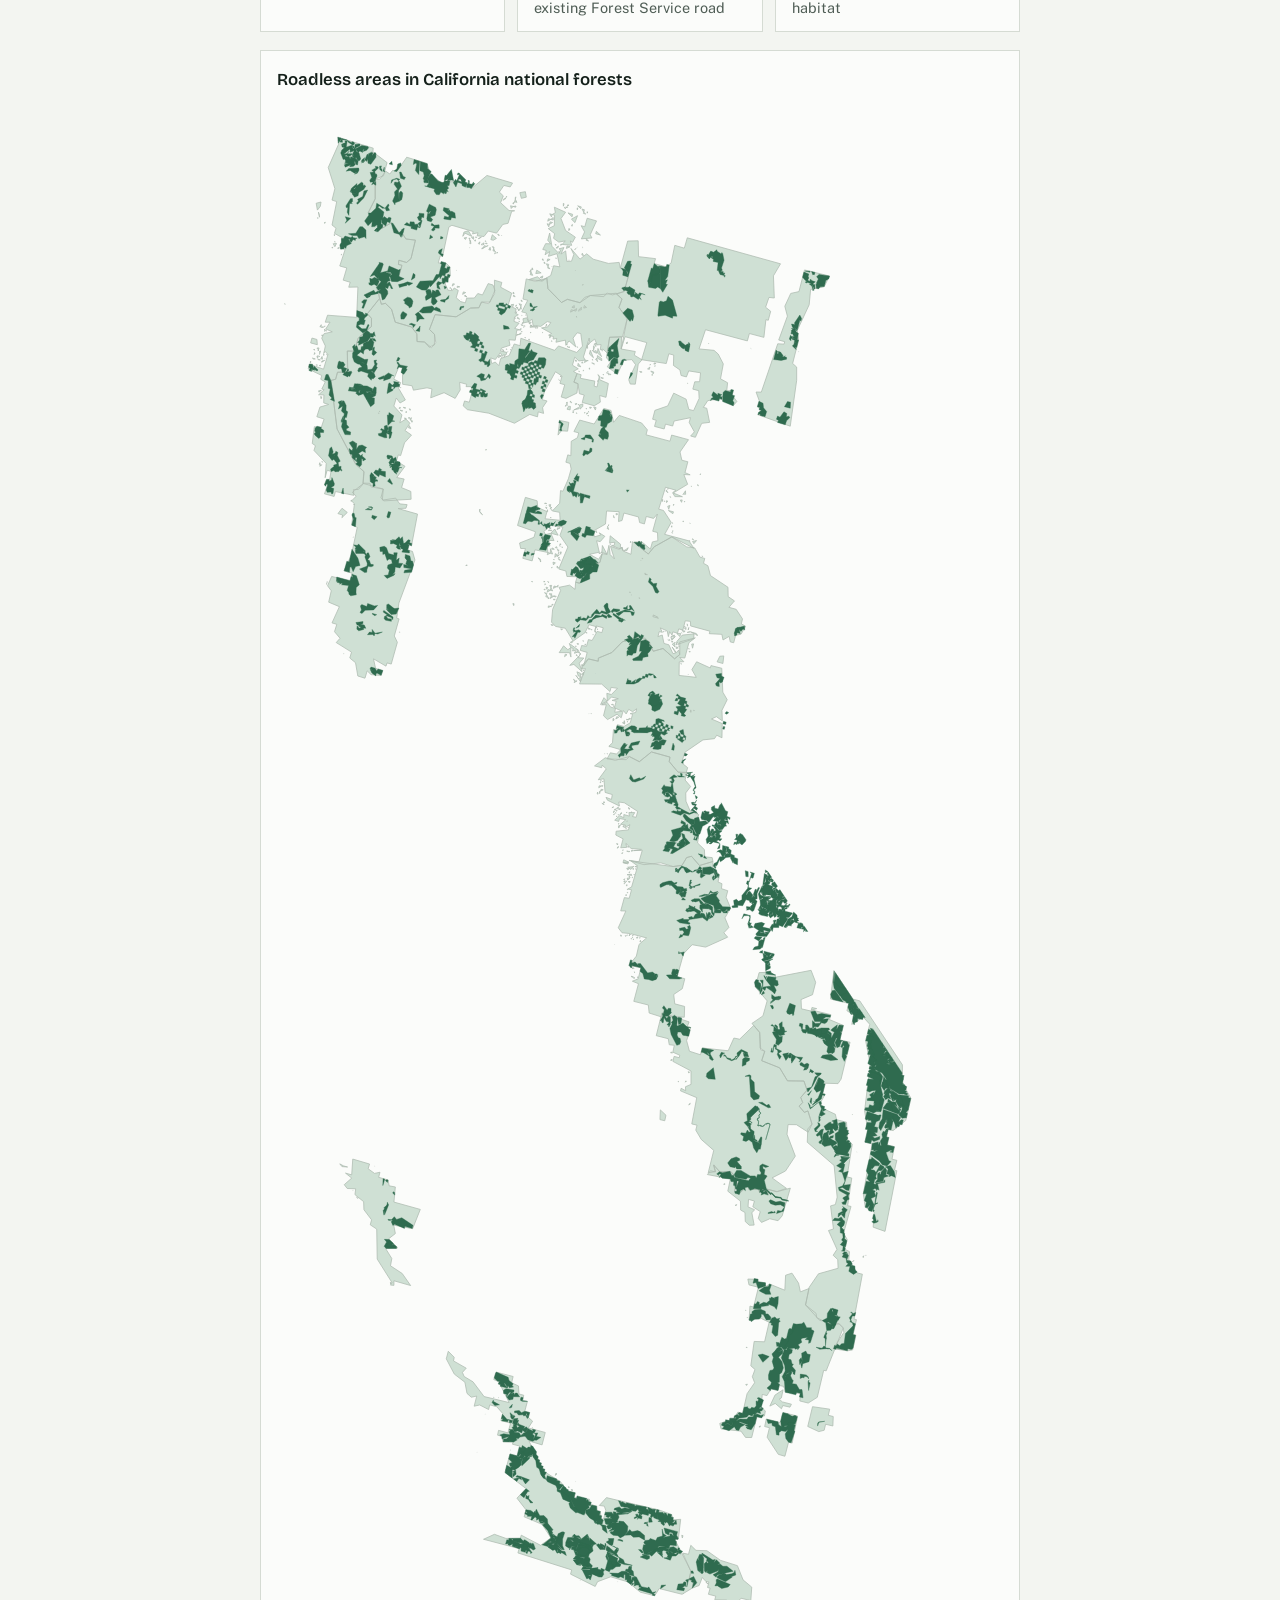
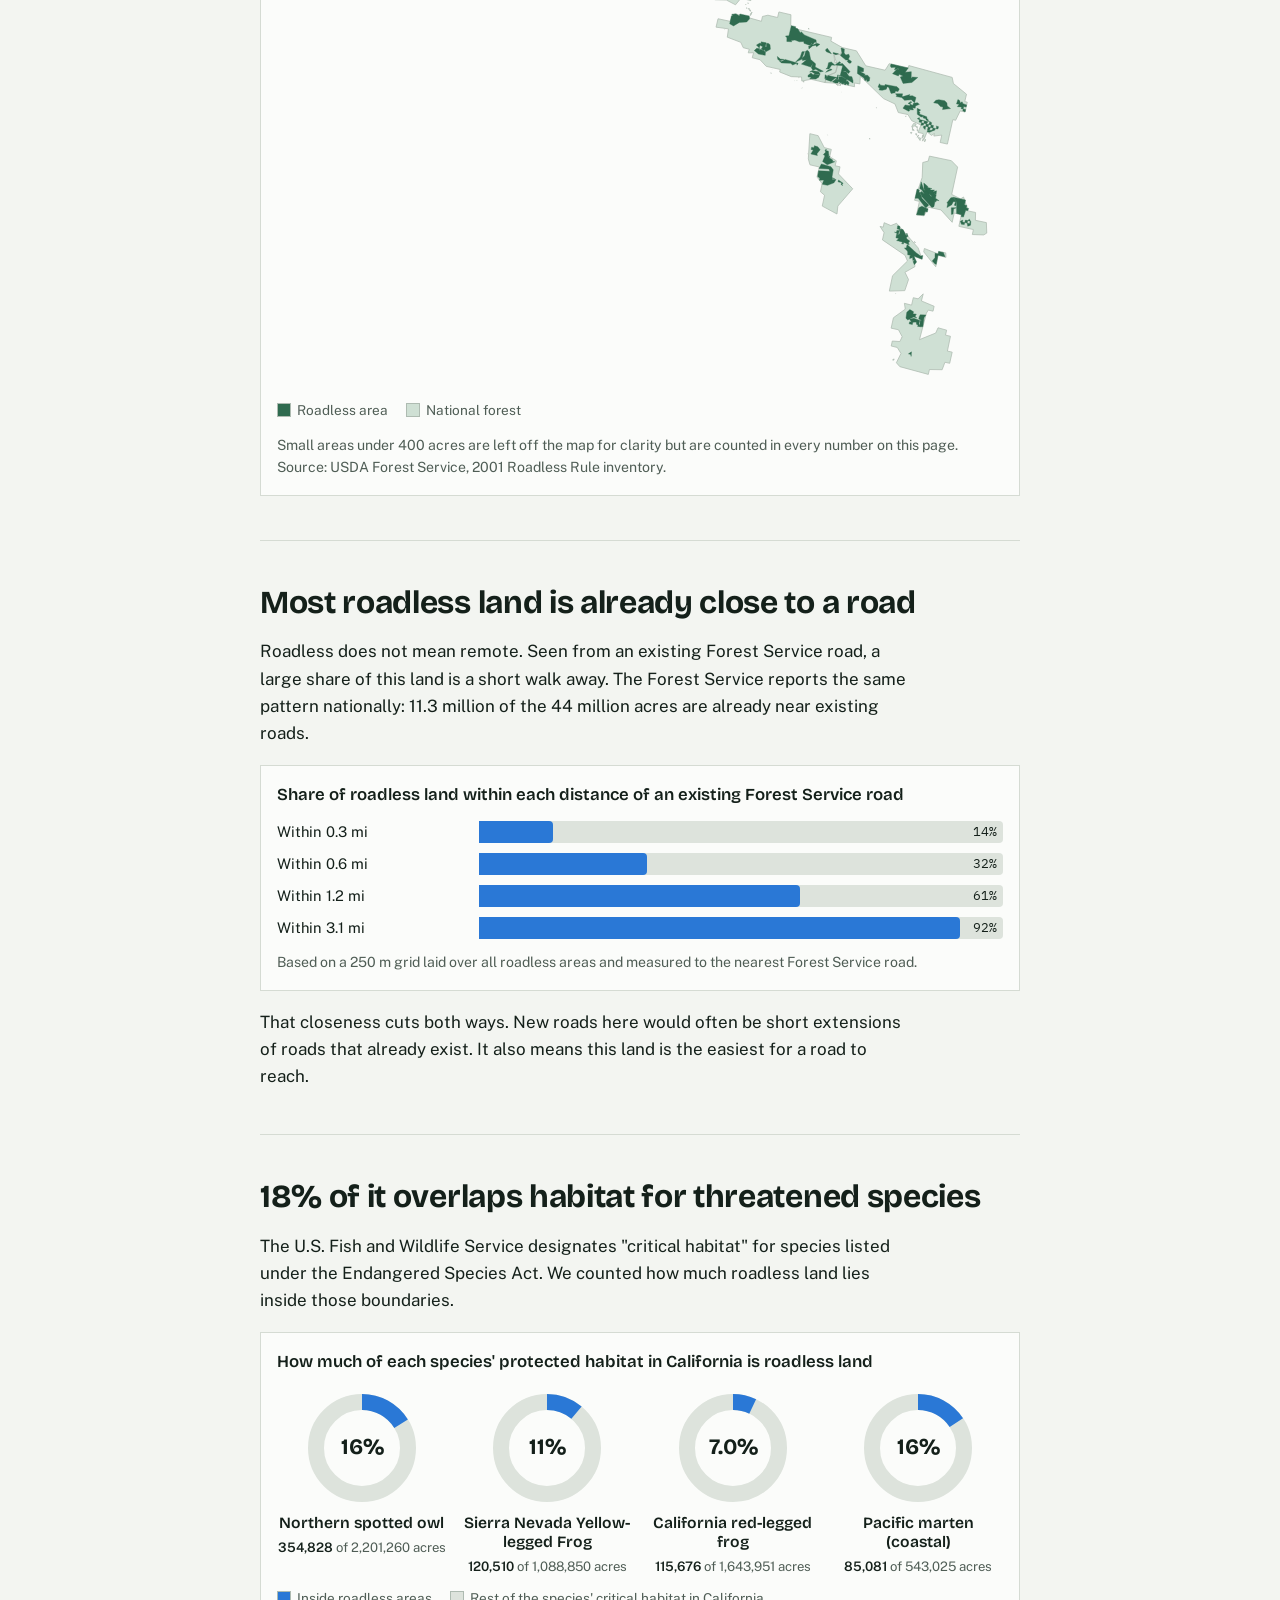
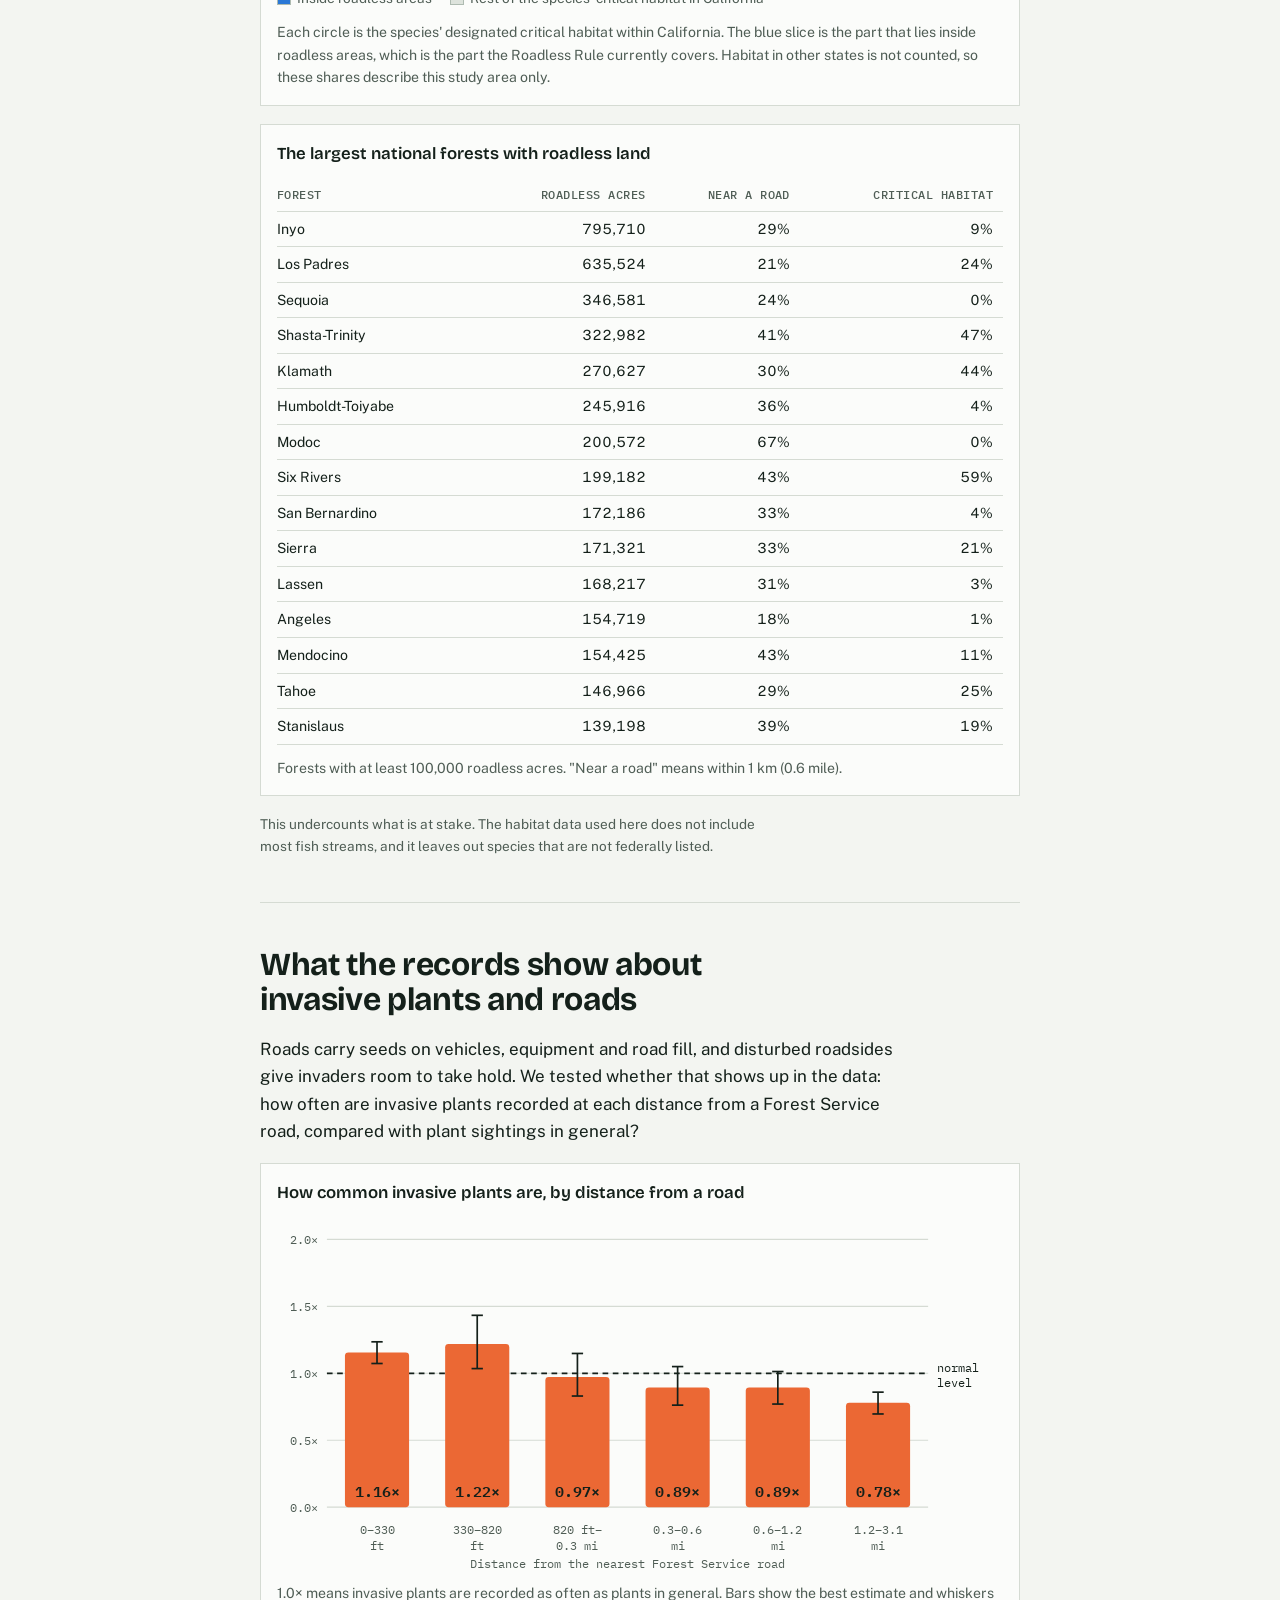
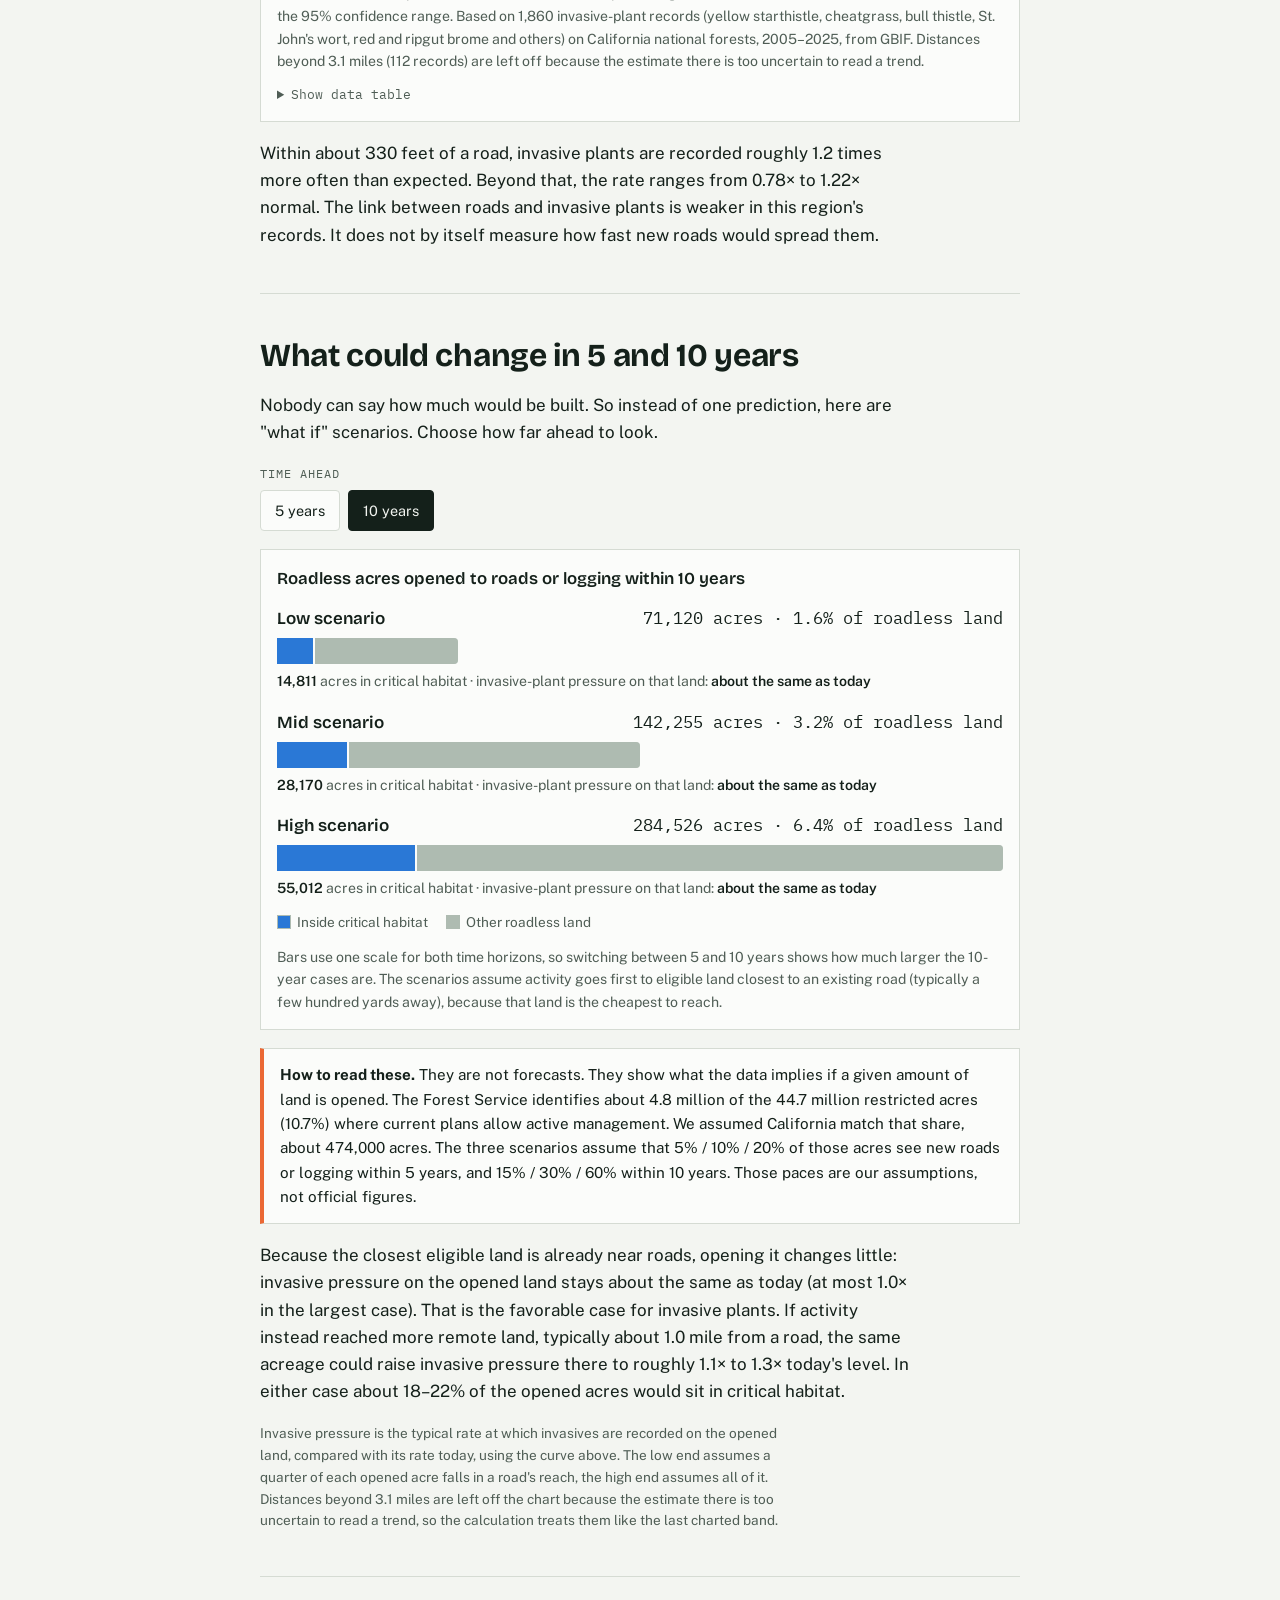
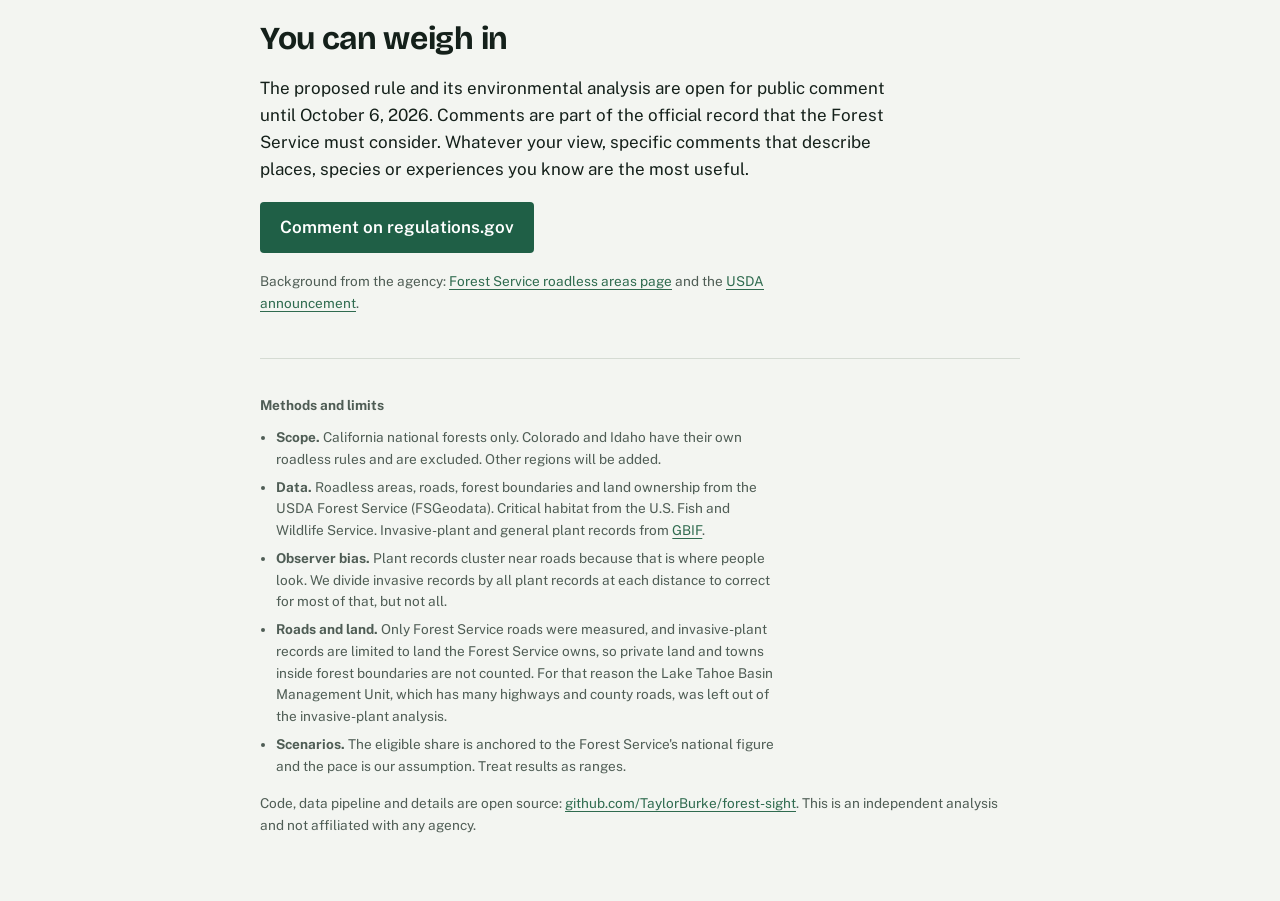
==== commit 7187afd3: "Add Southwest & Great Basin; count invasive records on Forest Service-owned land only - fetch_nfs_la" ====
--- a/docs/ca/index.html
+++ b/docs/ca/index.html
@@ -39,7 +39,7 @@
   <figure>
     <div class="fig-title">Roadless areas in California national forests</div>
     <svg viewBox="0 0 760 1970" role="img" aria-label="Map of roadless areas, shown in green, inside California national forests">
-      <path class="map-forest" d="M111.2 401L90.8 394.8L78.9 404.4L82.8 408.6L78 413.4L81.1 416.4L78.2 438.3L84 441.1L78 469.7L70.1 486.6L78.7 489.1L76.4 497L57.2 492.5L52.9 502.2L56.8 507.5L54.1 519.4L65.3 524.1L57.6 541.1L62.6 542.6L60.2 550.3L66 557.2L62 561.7L78 571.7L76.2 577.9L82.2 582.8L84.6 596.7L92.1 599L94.4 591.3L98.5 595.3L109.1 596.1L110.4 591L103.2 588.7L101 578.7L114.1 586.4L115.2 583L119.6 584.2L126 561.4L122.8 554.8L127.8 536.9L125.3 536.2L127.6 520.4L144.4 475.3L141.8 466.2L136.7 464.8L138.3 459.5L140.8 460.4L147.1 427.2L126.8 421.4L135 421.1L136.2 417.3L128.5 416.5L124.2 410.5L110.3 412.6L111.2 401ZM65.6 420.4L63.8 426.7L68.7 428.2L67.9 431L72.4 429.2L73.6 425.5L65.6 420.4ZM248.2 521.1L247 522.5L247.8 523L248.2 521.1ZM212.4 425.4L212 425.8L215.2 428L212.4 425.4ZM197.9 480.5L197.7 481.1L199.2 480.8L197.9 480.5ZM77.5 412.6L77.7 413.9L78 412.7L77.5 412.6ZM80.2 416.8L80.7 417.6L80.9 417L80.2 416.8ZM51.4 500.4L52.1 500.5L52.3 499.9L51.4 500.4ZM52.7 498.6L52.8 498.1L52 498.5L52.7 498.6ZM212.4 421.9L212.1 424.1L212.2 424.4L212.4 421.9ZM128.3 550.5L128.2 550.9L128.5 551L128.3 550.5ZM69.9 573.2L69.9 573.4L70.2 573.3L69.9 573.2ZM79.8 451.2L79.6 451.5L80 451.3L79.8 451.2ZM537.8 1590.7L538 1579.4L525.4 1576.5L524 1582.3L513.9 1579.9L508.2 1581.2L507.1 1586.3L479.2 1578.3L474.3 1586.3L461.7 1583.6L459.6 1592.4L472.6 1594.2L471.4 1602.9L485.5 1608.3L488.1 1613.9L494.4 1615.5L493.3 1619.3L498.9 1619.2L497.5 1624.4L505.7 1626.5L512.1 1633.4L526.8 1636.7L526.2 1639.3L538.4 1644.2L549.1 1644.6L549.4 1648.8L559.2 1647L573.6 1650.4L575.4 1643.6L584.8 1639.9L587.1 1630.1L583.9 1629.3L583 1621.1L590.4 1620.9L591.9 1613.8L579.8 1607L580.6 1603.1L545 1594.7L537.8 1590.7ZM449.1 1544.7L452.1 1545L450.7 1550.9L453.4 1551.6L451.6 1558L459.3 1559.9L458.3 1563.7L470.4 1564L480 1569L485.7 1562.1L496 1564.6L497 1550.5L487.9 1542.9L482 1528L464.4 1522.5L450.1 1512.4L438.6 1512L433.2 1506.7L430.8 1516.1L424.8 1514.9L433.3 1533.9L431.3 1542.6L435.9 1545.9L434.6 1551.6L441.9 1548.8L445.2 1540.4L449.1 1544.7ZM496.5 1574.3L494.8 1575.3L496.1 1575.7L496.5 1574.3ZM495.3 1578.8L496.1 1579.7L497.3 1576.6L495.3 1578.8ZM494.7 1573.2L493.7 1573.6L494.5 1573.8L494.7 1573.2ZM550.7 1649.2L551.2 1649.9L551.9 1649.5L550.7 1649.2ZM555.9 1594L557.2 1594.4L556.6 1593.8L555.9 1594ZM492.9 1566.9L493.2 1567.7L493.4 1567.1L492.9 1566.9ZM449.5 1544.7L449.2 1545L449.3 1545.5L449.5 1544.7ZM495.1 1579.8L495 1580.1L495.7 1580.1L495.1 1579.8ZM516.8 1640.3L517 1640.6L517.5 1640.6L516.8 1640.3ZM449.3 1545.6L451.5 1547.3L451.5 1547.3L449.3 1545.6ZM549.4 1656.2L549.5 1656.3L549.7 1655.9L549.4 1656.2ZM544.2 1648.3L544.3 1648.5L544.4 1648.3L544.2 1648.3ZM546.2 1645.4L546.3 1645.4L546.4 1645.2L546.2 1645.4ZM490.8 1568.8L490.8 1568.8L490.8 1569.1L490.8 1568.8ZM541.8 1648.4L541.9 1648.4L541.9 1648.3L541.8 1648.4ZM468.4 1595.1L468.4 1595.2L468.5 1595.1L468.4 1595.1ZM490.7 1569.1L490.7 1568.8L490.7 1569.1L490.7 1569.1ZM546.2 1645.4L546.3 1645.5L546.3 1645.4L546.2 1645.4ZM518.4 1636.4L518.4 1636.4L518.4 1636.5L518.4 1636.4ZM492 1572.5L491.3 1572.4L492.2 1572.6L492 1572.5ZM674.6 1879L676.5 1871.6L671.1 1876.8L666.1 1875.6L664.3 1883.4L656.8 1881.5L657.7 1887.6L645.3 1896.6L642.9 1907.5L650.6 1909.2L654.5 1916.5L652 1921.5L644.1 1921L643 1926.2L649.3 1927.7L653.2 1934L648.4 1943.7L652 1947.8L681.8 1955.9L683 1950.8L696.3 1951L699.2 1943.2L704.2 1944.3L706.8 1932.6L701.8 1931.5L705 1916L699.8 1914.8L701 1909.6L692 1907.1L689.6 1912.6L672.6 1919.5L679.8 1891.8L681.8 1888.6L686.8 1889.7L687.9 1884.6L674.6 1879ZM644.7 1939.4L645.7 1941L646 1939.7L644.7 1939.4ZM570.1 1756.9L570.3 1756.9L570.2 1756.8L570.1 1756.9ZM589.5 1775.9L602.7 1761.6L587.8 1746.1L589.4 1738.6L584.3 1737.5L585.5 1732.3L578.6 1728L580.3 1720.4L572.9 1718.5L566.5 1706L557.8 1703.9L556.2 1730.3L557.9 1736.5L567.8 1738.8L565.3 1749.3L570.7 1756.3L568.9 1764.7L573.2 1768.4L570.8 1779.7L586.2 1788L589.5 1775.9ZM581.4 1727.5L581.5 1727.6L581.4 1727.5L581.4 1727.5ZM555.2 1725L555 1725.1L555.1 1725.2L555.2 1725ZM576.4 1705.4L576.3 1705.2L576.3 1705.4L576.4 1705.4ZM653.8 1917.3L653.7 1917.4L653.8 1917.5L653.8 1917.3ZM647.5 1871.3L647.8 1871.3L647.6 1871.1L647.5 1871.3ZM667.1 1817.9L648.6 1797.7L642.6 1800.1L635.6 1797.1L634.6 1801.8L631.3 1801L635.5 1807.5L633.8 1815.1L657.4 1831.2L660 1837.2L644.4 1852.6L641 1868.7L657.2 1868.2L661.1 1856.6L657.4 1849L667.8 1843.1L666.9 1832.3L675.3 1835.3L667.1 1817.9ZM688.6 1828.9L677.7 1824.1L677 1827.6L689.6 1843.3L692 1831.1L700.3 1833.5L700.1 1828.7L688.6 1828.9ZM668.4 1817.8L667.3 1816.9L667.1 1817.5L668.4 1817.8ZM342.2 704.3L341.5 715.8L351 720.8L350.1 725.9L344.4 723.7L345.9 726.7L358.5 732.8L357.8 728.6L363.6 729.4L377.6 738.5L375.9 744.6L372.1 743.8L374.5 739.7L368.4 739.6L368.9 743.4L363.1 741.7L363 745.1L358.7 742.9L353.5 747.6L357.7 749L358.6 745.9L365.1 747.1L359.6 751.9L364.7 752.7L364.5 755.4L369.4 752.3L367.9 757.8L355 759.2L354.7 763.2L362.3 767.2L359.8 776.5L366 776.1L365.3 772L370.7 777.3L381.4 778.2L379.8 778.4L380.4 778.9L373.2 779.5L382.4 779.1L378.9 791.2L372.3 788L368.5 789.7L414.6 796.2L424 794.9L428.8 786.8L433.9 785.4L442.3 795.1L456.4 790.9L455.6 786.8L447.8 786L447.4 778.4L440.3 771.5L441.4 763.1L434.9 755.4L441.6 741.9L432.5 738L428.1 727.7L427.9 719.1L433 712.4L427.2 705.6L429.1 697.6L419.8 697.3L410.6 686.3L411.4 681.6L391.9 676.2L379.3 686.4L368.8 681L354.1 685L343.6 682.3L332.4 690.8L339.9 692.7L340.4 690.1L344.7 693.9L336.3 705.3L342.2 704.3ZM367.1 790L363 789.1L362.2 792.1L365.4 792.9L367.1 790ZM339.8 711.8L336.8 713.7L339.5 714.7L339.8 711.8ZM341.5 715.8L338.7 717.2L341.1 717.8L341.5 715.8ZM360.4 742.8L360.2 739.8L358.8 742.2L360.4 742.8ZM358.1 777.5L356.6 775.7L356.2 777L358.1 777.5ZM357.4 753.6L357.7 755.9L359.5 752.9L357.4 753.6ZM357.1 736.3L356 735.2L356.3 736.8L357.1 736.3ZM336.8 719.3L335.2 720.1L336.1 720.4L336.8 719.3ZM355.7 736.2L353 736.6L355.4 737.3L355.7 736.2ZM355.2 773.3L356.8 772.4L355.5 772.1L355.2 773.3ZM353.5 739.5L352.7 737.8L352.2 739.8L353.5 739.5ZM343.3 729.9L342.1 728.2L341.9 729.7L343.3 729.9ZM339.8 711.8L341.1 712.1L341.2 711.5L340.2 710.6L339.8 711.8ZM368.7 735.6L368.8 734.9L366.7 735.1L368.7 735.6ZM372.2 778.9L370.6 780L372.7 779.7L372.2 778.9ZM338.1 717L337.4 719.5L338 719.7L338.1 717ZM362.1 754.7L362.7 754.8L363.3 752.9L362.1 754.7ZM367.9 775.2L366.8 775.5L368.4 775.9L367.9 775.2ZM367.6 780.3L368.3 780.8L369.4 780.4L367.6 780.3ZM352.3 741.9L352.9 742L353.2 740.8L352.3 741.9ZM351.5 734.8L352.5 733.7L350.6 734.5L351.5 734.8ZM338.5 706.6L339.3 706.8L339.5 706.2L338.5 706.6ZM338.2 707.9L338.7 708.8L338.9 708.1L338.2 707.9ZM358 751.1L357.1 751.6L357.8 751.7L358 751.1ZM340.6 707.2L341.3 707.4L341.5 706.7L340.6 707.2ZM366.5 739.1L365.7 739.6L366.3 739.8L366.5 739.1ZM365.6 756.4L365.8 755.8L365 756.2L365.6 756.4ZM368.5 736.2L369.3 735.7L368.7 735.6L368.5 736.2ZM356.1 737.5L355.3 738L355.9 738.1L356.1 737.5ZM357.9 735.8L358.4 736.7L358.5 736L357.9 735.8ZM354.2 739.7L354.6 740.5L354.8 739.9L354.2 739.7ZM360.8 782.3L361.4 782.4L361.6 781.8L360.8 782.3ZM355.3 743.3L355.7 744.2L355.9 743.5L355.3 743.3ZM358.7 735.4L359.2 736.2L359.3 735.6L358.7 735.4ZM357 741.7L357.4 742.5L357.6 741.9L357 741.7ZM341.2 730.6L342.4 731.3L342.5 731L341.2 730.6ZM355.3 735.1L354.6 735.6L355.2 735.7L355.3 735.1ZM362.3 779.3L362.5 778.7L361.7 779.1L362.3 779.3ZM371.3 738.9L370.5 739.4L371.1 739.5L371.3 738.9ZM363.3 755L363.9 755.2L363.5 754.4L363.3 755ZM367.5 754.9L367.6 755.6L367.7 755L367.5 754.9ZM366.3 748.8L366.6 748.9L366.7 748.3L366.3 748.8ZM367.5 780.2L366.1 780.1L367.6 780.3L367.5 780.2ZM340.1 729.9L341.1 730.5L341.2 730.6L340.1 729.9ZM362 781.9L361.7 782.1L362.3 781.7L362 781.9ZM379.7 778.5L379.8 778.4L379.7 778.4L379.7 778.5ZM560.8 905.7L522.5 911.9L517.2 906.8L504.7 907.2L500.7 922.1L513.1 936.8L508.7 952.5L497.2 960.4L505.2 969.6L505.7 986.2L510.6 989.5L507.4 999.4L526.2 1006.9L534.4 1020.5L551.6 1020.7L554.9 1030.2L548.3 1037.9L550.3 1043.2L546.6 1047L552 1053.5L555.8 1052L560.1 1065.7L555.6 1070.9L555.1 1084.8L583.2 1109.1L586.4 1142.3L584.5 1150L579.5 1151.4L582.5 1175.6L577.3 1177.2L586.2 1196.9L582.2 1203.1L587 1207.6L587.4 1216.7L566.8 1222.5L557.1 1236.6L553.3 1255.1L568.1 1271.3L588.5 1274.9L592.8 1279.1L593.4 1283.9L582.3 1300.9L602.6 1302.2L606 1286.8L603 1286L606.6 1270.5L604.1 1269.9L612.8 1222.9L607.2 1221.6L598.6 1207.3L599.3 1199.3L594.5 1196.8L596.9 1186.5L593.1 1180.1L600.9 1152L597.4 1151.2L601.7 1122.3L596.7 1121L602.2 1087L597.3 1081.6L596.2 1063.8L585.8 1061.2L584.5 1055.5L572.6 1049.9L568.8 1043.6L573.8 1034.5L571.2 1033.9L573.9 1023L587.3 1023.4L590.5 1018.7L599.9 980.1L589.2 977.8L592.9 962.5L578.4 956.4L579.8 951.2L559.9 946.4L565 944.9L560 943.7L559.1 947.5L549 945.1L548.6 935.4L560.6 930.3L563.9 917.4L560.8 905.7ZM649.7 949.6L602.9 934.9L583 905L579.4 934.8L598.6 939.4L596.6 947.1L603.6 951.5L601.7 961.4L613.7 953.8L620.5 961.3L616.2 978.6L621 1002.9L615.1 1052L618.4 1071.8L615.4 1084.7L623 1086.5L613.8 1138.7L615.8 1152.8L625.1 1157.7L624.1 1173.7L636.5 1178.1L648.9 1114.6L646.4 1114L648.9 1103.7L643.8 1102.5L646.3 1089.4L638.7 1087.6L640.5 1079.8L638 1079.2L639.8 1071.4L644.9 1072.6L658.2 1062L663.6 1038.7L654.7 1022.8L653.7 1008.2L658.4 987.5L643.3 983.9L649.7 949.6ZM613.6 1203.4L613.7 1205.5L614.2 1203.6L613.6 1203.4ZM602.4 1209.6L603 1209.7L604 1208.6L602.4 1209.6ZM602.2 1055.5L602.1 1055.7L602.5 1055.8L602.2 1055.5ZM616.6 1202.9L616.5 1203.2L616.6 1203.2L616.6 1202.9ZM607 1094.9L607.1 1095.1L607.1 1095L607 1094.9ZM616.6 1202.8L616.5 1202.9L616.6 1202.9L616.6 1202.8ZM204.7 133.9L207.2 134.5L207.9 132L209.5 135.9L216.7 136.6L221.1 130.9L229.8 133.1L236.4 124L241.9 122.8L245.7 110.2L248.8 109.7L242.9 109.4L234.1 101.2L236.9 94.1L232.8 90.1L237.5 83.2L244.1 84.7L252.3 74.7L246.9 74.6L241.3 68.3L231 72.3L222.9 70.7L203.3 86.6L190.7 78.4L172 80.3L160.5 71.4L157.1 60.2L135.8 53.6L125.4 68.6L121.1 67.3L118.1 71.2L113.9 68.3L107.4 76.7L102.8 76.5L102.8 97.2L95.6 111.5L109.6 128.3L119.8 122.1L124.5 132.4L131.6 133.9L134.9 139.2L144.9 140.4L140.3 159.7L135.6 163.8L127.6 161.5L127.1 165.8L130.8 166.8L127.5 178.1L119.5 182.6L105.6 180.9L104.1 189.9L109.3 207.5L113.5 206.6L119.9 212.8L123.8 226.3L140.8 231.3L146.4 238.5L146.6 246.6L154.4 247L159.4 252.6L166.2 247.6L164.9 239.1L159.6 233.9L165.5 218.4L187.5 220.7L202.7 211.5L211.3 211.2L214.1 205.2L221.5 206.9L227.2 198.3L226.1 187.4L221.1 185.9L215.1 197.8L201.6 199.5L197.1 206.1L187.6 200.7L189.8 193.1L185.5 190.5L183.6 193.3L179 192.8L176 186.2L181.4 176.9L181.1 168.5L176.9 164.3L168.8 164.3L170.9 156.8L173.3 157.6L179.9 126.7L183.1 124.9L205.4 131.4L204.7 133.9ZM275.2 179.6L263.6 181.7L277.6 183.3L282.5 180.2L283.6 191.2L297.8 205.7L304 202.4L317.1 205.9L328 198.4L342.1 199.6L345.4 195.8L351.2 197.8L363.4 194.2L368 177.6L365.7 171.4L359.4 169.6L358.2 163.7L347 164.8L330.9 160.3L324.2 154.7L317.2 160.3L307.7 149.1L310.3 156.7L308.3 162.5L303.4 162.6L302.2 151.7L297.2 155L300.4 148.2L295.2 149.5L296.9 150.7L295.2 154.5L287.8 146.8L285.4 133L283.4 140.5L286.4 144.3L281.2 144.1L278.2 150.2L281.9 151.2L280.6 155.8L285.5 152.3L284.1 157.4L293.1 154.6L293.5 162.8L297 165.1L296.1 168.4L289.6 167.2L286.5 177.5L277 182.8L275.2 179.6ZM288 113.6L290.6 114.3L290.3 125.3L284 128.4L290.7 133.7L289.5 138.5L295 142.5L301.8 141.2L298.5 144.9L308.5 145.9L307.1 141.3L309.4 142.7L312.3 137.3L302.1 130.3L297.3 117.8L302.1 111.2L290.3 105.9L291.4 111.7L288 113.6ZM318.6 139.1L329.7 138.1L327.9 134.8L334.5 120.3L324.7 117.5L322.2 126.4L318.1 126.6L322 131.8L318.6 139.1ZM257.4 89L253.4 93.3L257.7 97.2L261.1 92.7L257.4 89ZM204 136.5L200.3 130.6L195.7 132L194.5 136.4L196.8 133.1L204 136.5ZM314.6 114.8L308.2 118.5L311.9 122.1L314.6 114.8ZM229.7 138.6L225.4 134.8L223.9 139.9L229.7 138.6ZM339.3 132.5L333.6 133.7L338.6 135.1L339.3 132.5ZM275.8 177.2L271.9 171.9L270.9 175.4L275.8 177.2ZM308.9 116L304.6 111.9L303.9 114.2L308.9 116ZM302.9 149.1L306.8 147.4L303.6 146.5L302.9 149.1ZM285.9 121.3L287.8 124.6L288.5 122L285.9 121.3ZM268.4 174.6L265.1 176.6L267.7 177.3L268.4 174.6ZM286.6 118.7L283.4 120.6L285.9 121.3L286.6 118.7ZM216.8 146.2L218.6 149.5L219.3 146.9L216.8 146.2ZM196.8 197.9L195.1 194.6L194.3 197.2L196.8 197.9ZM321.1 111.2L319.3 107.9L318.6 110.5L321.1 111.2ZM281.2 167.7L284.5 165.8L282 165.2L281.2 167.7ZM285.3 163.1L283.4 160.1L282.7 162.6L285.3 163.1ZM278.3 177.9L275.2 179.6L277.7 180.2L278.3 177.9ZM289.2 116.7L286.6 118.7L289.2 119.4L289.2 116.7ZM287.3 116.1L285.5 112.8L285 114.8L287.3 116.1ZM284.5 126.5L282.7 123.3L282.2 125.2L284.5 126.5ZM318.5 105.6L315.7 106.3L318 107.5L318.5 105.6ZM247.9 102.7L249.8 106L250.2 104.7L247.9 102.7ZM247.2 105.2L245.2 107.3L246.5 107.7L247.2 105.2ZM249.5 97.6L251.2 100.9L250.8 98L249.5 97.6ZM185.3 189L184.1 186L183.4 188.5L185.3 189ZM321.7 154L319.1 156L320.9 156.5L321.7 154ZM202.6 141.4L203 144.2L204.9 142.7L202.6 141.4ZM205.8 136.9L203.6 137.7L205.8 139.6L205.8 136.9ZM197.3 139.7L198.5 137.6L195 139.1L197.3 139.7ZM191 190.6L188.8 188.6L188.5 189.9L191 190.6ZM321.1 111.2L323.2 113.1L323.6 111.8L321.1 111.2ZM212.7 138.9L213.9 137.1L210.7 138.9L212.7 138.9ZM223.1 147.9L221.7 150.4L223.6 150.9L223.1 147.9ZM286.2 169.5L283.4 169.7L285.9 170.4L286.2 169.5ZM226.8 149L227.2 147.8L224.4 148.3L226.8 149ZM198.7 198.4L196.4 199.1L198.9 199.9L198.7 198.4ZM325.7 139.7L323.6 140.5L326.1 141.2L325.7 139.7ZM228.1 149.4L226.1 151.6L228 152.1L228.1 149.4ZM212.5 142.2L210.7 143.8L211.7 144.8L212.5 142.2ZM300.5 102.3L299.1 103.9L299.8 104.9L300.5 102.3ZM249.5 97.6L250.2 95.1L248.2 97.3L249.5 97.6ZM265.9 171.2L264.6 173.6L265.9 173.9L265.9 171.2ZM305.2 105.1L304.3 103.5L304 104.8L305.2 105.1ZM279.3 160.3L277.7 161.2L279 161.6L279.3 160.3ZM298.5 144.9L296.9 145.8L298.2 146.2L298.5 144.9ZM216 148.8L214.4 149.7L215.7 150L216 148.8ZM281.1 163.6L279.5 164.5L280.7 164.8L281.1 163.6ZM305.4 128.4L305.9 129.2L306.7 128.7L305.4 128.4ZM200.5 139.5L202.1 138.6L200.9 138.3L200.5 139.5ZM182.2 190.9L183.1 192.5L184.1 191.5L182.2 190.9ZM216.8 143.4L215.4 143.7L216.3 145.4L216.8 143.4ZM294.1 148.5L294.6 149.4L294.6 146.6L294.1 148.5ZM238.4 97.2L236.9 98.8L237.3 99.6L238.4 97.2ZM219.6 143.5L218.1 143.8L220.7 141.8L219.6 143.5ZM267.2 169.4L266.6 171.3L268 171.2L267.2 169.4ZM219.6 145.6L219.9 147.1L220.9 146L219.6 145.6ZM300.5 107.2L302 107L300.8 106L300.5 107.2ZM303.6 106.1L302.3 106.4L303.2 107.3L303.6 106.1ZM231 134.2L232.5 135.9L232.2 134.5L231 134.2ZM207.6 140L206.7 141.1L207.9 141.4L207.6 140ZM230.1 154.1L230.9 153.7L230.5 152.9L230.1 154.1ZM227.8 154.8L228.6 154.4L228.2 153.6L227.8 154.8ZM308.5 124.5L308.8 125.9L309.3 124L308.5 124.5ZM238.4 97.2L239 97.4L239.8 95.7L238.4 97.2ZM314.2 106.7L314.4 108.7L314.9 106.8L314.2 106.7ZM290.9 144.9L292.1 145.9L292.2 145.2L290.9 144.9ZM214.6 144.2L214.2 145.5L214.8 145.7L214.6 144.2ZM246.8 101.7L247.2 102.5L248.1 102L246.8 101.7ZM247.6 101.3L248.3 101.4L248.7 100.2L247.6 101.3ZM324.6 110.7L324.8 112.2L325.2 110.9L324.6 110.7ZM208.5 136.9L207.7 137.4L209 137.7L208.5 136.9ZM202.7 140.8L201.3 141.1L202.6 141.4L202.7 140.8ZM312.1 150.3L312.8 149.1L311.7 150.2L312.1 150.3ZM320 186.9L319.9 187.7L320.6 187L320 186.9ZM291.7 159L292.2 159.7L292.4 159.1L291.7 159ZM240.2 94.4L240.1 95L240.7 95.2L240.2 94.4ZM303.6 106.1L304.2 106.2L303.8 105.4L303.6 106.1ZM295.1 152.4L294.9 153L295.6 153.2L295.1 152.4ZM218.2 141L218 141.7L218.7 141.9L218.2 141ZM228.6 152.3L228.4 152.9L229.1 153.1L228.6 152.3ZM181.6 190.1L180.8 190.5L181.4 190.7L181.6 190.1ZM235 135.6L235.1 135.7L235.4 135.4L235 135.6ZM287.8 168.1L287.9 168.1L288 167.8L287.8 168.1ZM187.6 172.1L187.8 172.2L187.9 172.1L187.6 172.1ZM305.5 161.4L305.8 161.5L305.9 161.3L305.5 161.4ZM320.1 148L320.1 148.2L320.3 148L320.1 148ZM201.7 148.3L201.9 148.4L202 148.3L201.7 148.3ZM314.1 148.1L314.2 147.9L314 148.1L314.1 148.1ZM320.1 147.9L320.1 147.9L320.3 148L320.1 147.9ZM312.5 172L312.4 172.2L312.5 172.3L312.5 172ZM192.9 202.3L192.9 202.4L193 202.3L192.9 202.3ZM282.6 424.5L273 420.4L272.3 413.3L260 409.7L251.5 440.4L263.8 443.8L264.5 441.3L270.6 445.7L269 451.5L253.9 457.5L255.1 463.2L260.1 463.3L257.3 473.5L267.1 476.2L270.1 464.6L283.6 467.4L284.6 454.8L290 454.9L286.7 447.3L281.1 448.6L279.4 445.4L286.5 439L299.3 440.9L296.2 449.5L304.5 461.7L294.9 484.7L302.4 486.8L303.5 492.5L314.2 492.8L312.6 498.5L316.8 499.6L328.3 482.3L338 477.8L340.4 468.6L336.7 474.5L327.3 469.3L337.4 467.1L334.6 455.1L338.3 456.1L343.2 450.5L337.4 446.8L338.8 449.2L332.3 451L331.1 445L343.9 437.6L345 424L358.1 424.7L357.5 435L361.2 433.9L363.2 426.1L378.4 430.2L379.6 436.1L384.6 437.5L386.6 429.7L394.2 431.7L398.2 427.2L393.3 445.2L398.3 446.5L398.7 455.1L393 456.3L390.9 463.8L381.6 456L374 456.6L388.7 469L394.9 461.4L413.3 451.1L436.5 463L431.2 455.2L405.8 448.4L412.7 435.9L404.6 423.4L399.6 422L406.7 399.1L417.5 402.2L414.1 404.8L416.5 408.9L421.4 410.2L424.4 409L414.8 405.1L429.9 396L425.9 385.8L432.5 386.1L427.1 383.8L430.1 372.4L423.8 370.8L421.9 362.2L430.8 349.3L413.1 344.5L411.4 350.9L386.3 344.2L387.7 339L381.7 331.8L358.3 323.9L352.4 331.1L349.7 318.7L342.1 316.6L332 332.9L316.9 328.8L310.8 340.8L315.8 342.2L314.5 347.3L308 351L307.6 366.1L304.4 365.2L302.4 372.9L306.8 374.2L307.9 380L305 390.3L299.3 403.3L296.8 402.6L295.9 415.9L288.2 423.9L295.9 425.4L296.4 433.7L280.6 432.1L282.6 424.5ZM362.5 243.8L348.2 242.1L346.4 275.2L356.4 280.8L363.1 266.1L371.4 265.5L375.4 270.8L368.2 286.6L369.8 291.1L375.1 291.2L378.2 270.2L382.1 265.7L374 260.8L375.1 257L360.3 254.4L362.5 243.8ZM336.2 287.5L335.1 294.1L332 293.3L332.7 288L317.5 285L318.4 281.3L314.1 280.1L310.8 289.1L315.1 290.7L316.6 301.2L321.6 302.6L319.5 310.3L332.1 313.8L338.5 310L337.8 303.1L344.4 305L346.9 290.5L337.8 286.6L338 283.2L335.9 281.2L336.2 287.5ZM303.5 330.7L295.9 329.1L294.2 344.5L297.6 340L304.2 340.4L303.5 330.7ZM359.7 458.8L354.4 456.6L351.8 450.8L348.8 449.9L348.2 457.3L353.7 456.7L350.2 460L353.9 463.7L359.3 463.7L359.7 458.8ZM340.1 467.1L345.5 469.3L340.6 460.1L341.2 463L340.1 467.1ZM286.7 447.3L294.3 449.3L294.8 447.3L290.7 442.8L286.7 447.3ZM316.6 313L320.1 314.6L320.1 311.9L316.6 313ZM411.1 426.6L415 424.8L409.8 423.5L411.1 426.6ZM439.2 454.9L435 455.8L436.4 458.2L438.6 457.4L439.2 454.9ZM285.8 465.5L289 467.1L286.3 463.5L285.8 465.5ZM421.1 416.3L424.2 412.4L422.2 412.5L421.1 416.3ZM311.7 317.8L316 317L315.7 315.5L311.8 315.1L311.7 317.8ZM306.8 318.2L305.2 314.3L303.6 317.4L306.8 318.2ZM365.8 462L366.2 465.5L367.7 462.4L365.8 462ZM286 468.2L282.9 469.8L285.5 469.9L286 468.2ZM275.6 475.9L273.3 473L272.8 475L275.6 475.9ZM291.5 480.3L288.9 477.5L289.4 480.4L291.5 480.3ZM295.7 471.8L293.4 470.5L293.1 471.8L295.7 471.8ZM411.3 418.2L409.7 421.3L410.1 422.2L411.3 418.2ZM291.5 472.7L291.3 468.6L290.8 472.5L291.5 472.7ZM348.3 441.5L345.5 442.1L347.2 443.3L348.3 441.5ZM334 315.7L332 315.8L333.3 318.3L334 315.7ZM427.6 402.8L426.7 405.5L427.8 406.5L427.6 402.8ZM293.8 441.5L295.1 443.9L295.6 442L293.8 441.5ZM291.8 483.9L294.7 483.3L293.2 481.5L291.8 483.9ZM288.1 421.8L286.6 420.1L286 422L288.1 421.8ZM284.6 417.5L285.9 419.9L286.6 417.3L284.6 417.5ZM297.1 474.3L294.9 475L296.7 475.6L297.1 474.3ZM293.6 461.5L291.3 462.3L293.3 462.8L293.6 461.5ZM407.8 415.2L409 413.6L406.5 414.9L407.8 415.2ZM327.6 316.6L329.3 315.7L327.3 315.2L327.6 316.6ZM407.6 403.5L409.3 404.8L409.7 403.5L407.6 403.5ZM304.4 309.9L302.7 311L303.9 311.8L304.4 309.9ZM340.2 285.2L341.7 284.9L338.8 285.5L340.2 285.2ZM314.1 311.6L312 311.8L313.7 312.9L314.1 311.6ZM325.2 322.9L324.4 321.3L324 322.6L325.2 322.9ZM280.8 421.2L282.5 420.3L281.2 420L280.8 421.2ZM287.6 463.9L290.3 464L288 462.6L287.6 463.9ZM296.2 467.1L297 469.3L297.6 466.8L296.2 467.1ZM354.9 426.6L355.1 428.1L356.8 427.2L354.9 426.6ZM435 453L436.1 454L436.4 452.7L435 453ZM308.8 321.1L310.3 320.2L309.7 320L308.8 321.1ZM403.9 412.1L402.9 413.2L403.3 414.1L403.9 412.1ZM361.1 462.3L360.9 463.5L362.3 465.2L361.1 462.3ZM333.7 445.7L334.7 446.7L334 444.4L333.7 445.7ZM293.8 465.7L295.1 466.1L294.8 464.6L293.8 465.7ZM295.8 458.6L296.8 459.6L297.2 458.4L295.8 458.6ZM285.4 442.9L287 441.9L285.8 441.6L285.4 442.9ZM285 444.2L287.5 444.7L287.7 444.1L285 444.2ZM302.4 314.4L303 312.4L301.8 314.2L302.4 314.4ZM282.6 424.5L283.3 424.7L283.2 422.6L282.6 424.5ZM280.4 415.6L280.2 416.2L282.3 416.1L280.4 415.6ZM275.6 475.9L275.9 477.4L276.2 476.1L275.6 475.9ZM439.9 396.6L441 397.6L441.2 396.9L439.9 396.6ZM339.5 466.9L339.1 468.2L340.1 467.1L339.5 466.9ZM348.2 280.5L349.3 281.5L349.5 280.9L348.2 280.5ZM346.4 280L346.8 280.8L347.6 280.4L346.4 280ZM337.2 467.7L337.1 468.4L338.5 468.1L337.2 467.7ZM294.9 472.3L294.6 473.6L295.6 472.5L294.9 472.3ZM413.2 439.4L412.9 440.7L413.5 440.9L413.2 439.4ZM307.2 309.8L308.3 310.7L308.4 310.1L307.2 309.8ZM370.2 455.6L369.8 456.9L370.5 457L370.2 455.6ZM294.7 467.3L294.4 468.6L295.2 468.1L294.7 467.3ZM352 430.1L353.1 431L353.2 430.4L352 430.1ZM362.9 465.3L363.6 465.7L364.3 465L362.9 465.3ZM414.5 417.8L415.2 418L415.6 416.9L414.5 417.8ZM218.4 359.7L218.7 360.4L219.3 359.6L218.4 359.7ZM442.7 385.5L443.2 386L443.5 385.1L442.7 385.5ZM315.3 312.7L316 312.9L315.5 312L315.3 312.7ZM303.7 312.5L303.5 313.2L304.1 313.3L303.7 312.5ZM348.7 458.1L348.5 458.8L349.1 459L348.7 458.1ZM284.4 444L284.2 444.6L285 444.2L284.4 444ZM326.1 319.7L325.9 320.3L326.6 320.5L326.1 319.7ZM298.4 461.4L298.2 462.1L298.9 462.2L298.4 461.4ZM409.1 400.5L408.9 401.2L409.7 400.7L409.1 400.5ZM345.3 279L345.2 279.7L345.8 279.8L345.3 279ZM307.4 309.1L306.6 309.6L307.2 309.8L307.4 309.1ZM325.7 323.7L325.5 324.3L326.2 324.5L325.7 323.7ZM411.5 409.5L412.1 409.7L411.6 408.9L411.5 409.5ZM347.4 281L347.3 281.6L348.1 281.2L347.4 281ZM405.6 413.3L405.4 413.9L406 414.1L405.6 413.3ZM341.3 281.3L341.9 281.5L341.5 280.7L341.3 281.3ZM286.5 430.3L286.3 430.9L286.9 431.1L286.5 430.3ZM311.1 317.7L310.9 318.3L311.7 317.8L311.1 317.7ZM336.2 287.5L335.4 288L336.1 288.2L336.2 287.5ZM321.7 321.2L322.3 321.4L322.5 320.8L321.7 321.2ZM413.8 445.1L414.5 445.3L414.6 444.6L413.8 445.1ZM426.6 413.7L426.4 414.3L427 414.5L426.6 413.7ZM323.7 316.3L323.5 316.9L324.2 317.1L323.7 316.3ZM293.1 455.9L293.8 456L293.9 455.4L293.1 455.9ZM287.9 422.5L287.1 422.9L287.8 423.1L287.9 422.5ZM296 460.1L295.9 460.7L296.5 460.9L296 460.1ZM313.5 321.1L313.4 321.7L314 321.9L313.5 321.1ZM413.5 446.4L413.4 447L414 447.2L413.5 446.4ZM293.5 464.3L294.2 464.4L293.7 463.6L293.5 464.3ZM310.1 318.8L309.9 319.4L310.5 319.6L310.1 318.8ZM407.8 402.8L407.9 402.2L407.1 402.7L407.8 402.8ZM295.6 442L296.2 442.2L295.8 441.3L295.6 442ZM346 440.2L345.8 440.8L346.6 440.4L346 440.2ZM352.3 428.8L352.2 429.4L352.8 429.6L352.3 428.8ZM346.1 278.6L346.7 278.7L346.3 277.9L346.1 278.6ZM289.8 474.3L289.6 474.9L290.2 475.1L289.8 474.3ZM288.1 482.8L287.3 483.3L287.9 483.5L288.1 482.8ZM424.7 434.9L425.1 435.1L425.9 434.7L424.7 434.9ZM431.9 454.9L431.8 455.4L432.4 455.6L431.9 454.9ZM347 438.4L347 439L347.4 438.4L347 438.4ZM414 436.2L413.8 436.9L414.2 436.9L414 436.2ZM433.6 397.7L433.8 398.4L433.9 398L433.6 397.7ZM432.1 436.5L432.4 437L432.6 436.8L432.1 436.5ZM281.8 417.7L281.8 418L282.1 418.1L281.8 417.7ZM346.8 439.4L347.4 438.8L346.7 439.4L346.8 439.4ZM361 462L361.1 462.3L361.2 461.8L361 462ZM425 406.8L425.3 406.3L425.1 406.5L425 406.8ZM356.5 305.4L356.6 305.5L356.6 305.3L356.5 305.4ZM372.9 455.4L372.9 455.5L373 455.5L372.9 455.4ZM179.3 1303.6L177.2 1311.5L185.6 1327.5L196.7 1336L198.9 1347.7L203.4 1351.7L209.1 1350.5L206.4 1361.1L212.2 1359.8L221.5 1364.6L222.7 1359.7L230 1361.6L236.3 1368.7L234.4 1376.2L244.5 1378.8L241.8 1389L231.9 1386.4L230.9 1391.4L235.5 1392.6L236.6 1398.3L247.2 1398.3L246.5 1400.9L254 1402.8L251.3 1413.1L243.9 1411L238.7 1430.5L260.6 1447.3L251.2 1457.4L260.6 1469.5L258.7 1476.9L277.5 1484.8L286.8 1499L275.9 1506.7L255.7 1496.1L254.8 1499.4L239.7 1499.5L227.6 1495.2L216.2 1500.4L253.4 1510.2L252.2 1514.7L308.5 1532.5L307.3 1536.9L333.1 1549.8L335.6 1544.8L349.3 1539.7L367.3 1545L380.3 1555.8L395.4 1559.5L400.1 1552L424 1558L434.6 1551.6L435.9 1545.9L431.3 1542.6L433.3 1533.9L416.9 1501.5L420.2 1499.5L422.6 1479.5L414.5 1480.1L413.1 1474.5L400.8 1470L344.9 1456.8L337.4 1465L342.6 1465.7L344.2 1470.2L341.8 1479.4L339.3 1478.7L338.5 1471.3L334.8 1470.4L334.7 1465.6L328.3 1464.2L327.1 1458.5L310.9 1457L312.2 1451.8L304.7 1449.8L296.4 1439.8L279.9 1429.7L263.8 1397.5L277.5 1401.6L280.8 1388.6L263.1 1383.8L267.6 1376.8L263.2 1372.9L264.5 1367.8L259.4 1366.5L262.1 1356.1L257 1354.8L258.3 1349.6L253.3 1348.3L252.8 1339.9L245.6 1336.6L247.2 1330L229.5 1325.4L226.9 1333.2L232.1 1335.4L243 1357.3L216.8 1351L205.2 1335.6L195.9 1330L194.1 1325.7L198.1 1321.3L184.8 1313.7L185.5 1309.9L179.3 1303.6ZM99.5 1116.6L95.4 1112.5L96.9 1107.6L79.3 1102.4L78.2 1118.9L71.7 1117.1L78.2 1122.3L70.4 1129.2L73.5 1133.2L82.4 1133.5L81.6 1139.6L90.7 1147L91 1155.4L99 1166L97.6 1171.2L104.4 1175.7L104.9 1207.1L120.5 1231.9L118.7 1234.3L122.4 1234.6L122.4 1229.8L139.9 1234.8L131.1 1222.2L118.8 1214.1L120.2 1206.5L113.8 1196.2L126.2 1195.5L116.7 1186L123.9 1180.4L122.2 1171.6L142 1175.3L150 1155.1L122.4 1147.4L123.9 1131.6L117.4 1130.4L116.3 1124.3L106.4 1121.5L107.8 1116.2L99.5 1116.6ZM66.9 1105.3L68 1110.3L73.9 1110.7L69.6 1109.5L66.9 1105.3ZM423 1498.8L425 1496.6L423.7 1496.2L423 1498.8ZM291.8 1431.6L291.3 1433.5L293.1 1431.9L291.8 1431.6ZM307.7 1448.6L309.4 1449.7L309.2 1448.3L307.7 1448.6ZM305.1 1445.3L305.5 1446.7L305.8 1445.5L305.1 1445.3ZM118.8 1231.9L119.8 1231.7L118.7 1231.5L118.8 1231.9ZM83.3 1142.3L83.7 1142.7L83.9 1142.3L83.3 1142.3ZM84.2 1143.2L84.5 1143.7L84.4 1142.8L84.2 1143.2ZM267.2 1383.6L267.5 1383.7L267.3 1383.3L267.2 1383.6ZM226.8 1351.5L226.9 1352L227 1351.5L226.8 1351.5ZM231.5 1352L231.8 1352.2L231.9 1352.1L231.5 1352ZM79.4 1135.3L79.6 1135.4L79.7 1135.2L79.4 1135.3ZM425.5 1557.1L425.4 1557.2L425.8 1557.3L425.5 1557.1ZM244.2 1406.9L244.2 1407L244.5 1407.1L244.2 1406.9ZM118.8 1231.9L119.1 1233.2L118.8 1231.9L118.8 1231.9ZM209.4 1409.2L209.4 1409.3L209.5 1409.2L209.4 1409.2ZM102 1109.8L101.9 1109.9L102.1 1109.9L102 1109.8ZM356.5 1544.8L356.6 1544.9L356.7 1544.8L356.5 1544.8ZM312.8 1439.8L312.7 1439.9L312.9 1439.8L312.8 1439.8ZM217.9 1369.3L218 1369.4L218.1 1369.3L217.9 1369.3ZM317.3 1543.9L317.2 1544.1L317.3 1544L317.3 1543.9ZM82.9 1141.3L82.9 1141.3L82.9 1141.3L82.9 1141.3ZM395.2 267.7L396.8 269.5L401.8 270.8L407.5 269.6L410.2 259.4L415.3 260.7L415 271.6L421.8 276.3L423 282.1L428.6 283.6L431 277.3L443.4 279.3L442.4 288.6L437.3 288.7L435.3 296.4L441.5 298L441.9 306.2L436.1 318.9L431.1 317.6L428.3 306.9L415.3 300.6L409 314L395.6 318.6L393.2 327.9L397 329L395.2 335.4L405.3 338.1L406.7 333L414.2 335L415.7 329.8L432.8 326.3L431.5 331.3L436.9 341.1L433 345.5L438 346.8L444.6 332.2L452.9 331.2L449.9 316.4L446.3 315.5L450.9 308.5L463.3 306.3L477.6 313.8L481.4 309.3L476.4 302.6L477.8 297.4L470.8 298.3L471.7 289.7L464.3 285.6L467.2 270L461.9 259.7L457.5 255.8L441.8 254.3L448.6 234.2L492.4 245.9L494.5 238.2L509.7 242.2L511.8 223.7L514.3 224.3L516.8 214.9L511.5 210.6L515 200.4L520.6 201L519.7 177.8L527.1 165.2L429.5 138L426.4 148.8L416.4 145.9L412.6 164.3L407.4 168.4L394.8 164.9L396.3 159.8L378.5 157.7L378.1 141.1L367.1 141.4L359.4 169.6L365.7 171.4L368 177.6L363.4 194.2L355.2 196.9L361.2 202L358 210.8L366.6 222.8L360.3 254.4L364.4 241.5L387.1 247.7L381.7 265.6L395.2 267.7ZM572.8 189.1L578.4 178L552.2 171.6L546.4 194.3L537.8 196.2L531.6 209.6L534.3 220L525.2 245L531.5 246.7L530.8 249.3L524.2 248.9L507 299.5L501.5 299.4L504.8 308.5L502.9 314.9L507.3 318.8L503.4 323.2L537.3 335.2L544 287.2L544 273.3L539.8 269.5L546 245L544.6 235L557.1 208.1L558.6 192.1L572.8 189.1ZM392.3 276.4L392.1 279.8L393.9 280.4L394.4 278.5L392.3 276.4ZM387.9 272.6L389.8 275.7L390.4 273.3L387.9 272.6ZM365.7 246.8L366.4 249.1L367 247.2L365.7 246.8ZM394.6 270.3L396.8 269.5L394.9 269L394.6 270.3ZM380.2 278.7L382.2 278.5L379.7 277.9L380.2 278.7ZM392.3 281.3L392.8 282.1L393.1 280.9L392.3 281.3ZM395.3 272.5L396.1 272.1L395.5 271.9L395.3 272.5ZM390.3 271.2L391.1 270.7L390.5 270.6L390.3 271.2ZM496.1 253.8L496 253.9L496.3 254L496.1 253.8ZM451.7 248.3L451.8 248.5L451.9 248.5L451.7 248.3ZM429.8 290.1L429.9 290.4L430 290.1L429.8 290.1ZM429.9 290.3L430.1 290.2L430 290.2L429.9 290.3ZM451.6 248.6L451.7 248.7L451.9 248.7L451.6 248.6ZM545.9 257.3L546 257.2L545.9 257.2L545.9 257.3ZM546 257.3L546.1 257.4L546.1 257.3L546 257.3ZM35.5 269.1L32.6 275.2L46.8 282.1L45.8 286.1L50.5 288.8L48.6 299.5L43.5 302.3L49.1 302.4L48.9 310.8L54.1 312.4L44.9 315.2L41.7 325.3L49.3 327.7L46.3 336.6L39.1 335.7L36.9 353.3L40.2 355.6L38.7 360.6L51.5 374.1L50.4 389.1L52.5 381.3L56.5 382.5L55.1 391.2L51.9 390.9L49.8 396.1L53.2 396.1L49.7 406L59.8 408.7L61.2 403.6L80.4 407.6L80 401.5L85.2 401.4L90.2 395.6L91.1 382.9L82.5 375.2L62.9 338.1L56.5 287.3L61.4 286L63.3 278.7L73.8 278.9L73.6 256.5L81.3 256.7L84.9 243L98.9 230.8L98.9 222.3L94.6 217.5L107.2 201.6L105.6 180.9L119.5 182.6L127.5 178.1L130.8 166.8L127.1 165.8L127.6 161.5L135.6 163.8L140.3 159.7L144.9 140.4L134.9 139.2L131.6 133.9L124.5 132.4L119.8 122.1L109.6 128.3L95.6 111.5L102.8 97.2L102.8 76.5L111.5 73.1L115.2 59.2L100.4 48L100.7 44.1L63.7 32.7L64.5 39.9L53.6 64.4L60.6 86.5L57.6 98.5L62.5 100.1L57.6 124.6L61.8 128L60.1 133.3L68.2 137.8L66.1 149.1L71.4 149.9L65.7 167.5L73 169.5L69.3 182.3L76.6 184.5L75.1 189.7L84.7 189.5L83.4 221.3L52.9 219L50.5 226.3L55.5 226.3L51 233.4L57.9 236.4L49.3 238.3L46.8 243L50.6 251.2L48.9 259.1L53.6 259.1L48.7 275.5L35.5 269.1ZM40.5 248.7L41.8 244.4L36.6 242.9L35.2 248L40.5 248.7ZM41 101.8L42.9 106.8L42.3 109L46.1 100.5L41 101.8ZM62.8 146.6L62.3 143.9L58.8 144.2L62.8 146.6ZM48.6 263.9L45.8 264.5L47.6 265L48.6 263.9ZM46.2 373.2L44.2 375.3L45.5 375.7L46.2 373.2ZM48.5 268.7L47.8 266.5L46.8 268.3L48.5 268.7ZM44 253.3L41.8 253.4L43.3 255.2L44 253.3ZM49.1 232.8L46.8 231.3L46.6 231.9L49.1 232.8ZM44.3 256.2L45.1 258.4L45.6 256.6L44.3 256.2ZM41.8 261.8L42.4 264.1L43.2 261.5L41.8 261.8ZM46.3 228.9L44.9 231.3L46.3 231L46.3 228.9ZM43.9 299.6L45.7 298L43.6 298.1L43.9 299.6ZM45.6 304.2L46.2 306.5L46.9 304.5L45.6 304.2ZM64.4 147.8L64.6 149.3L65 148L64.4 147.8ZM46 376.6L46.4 377.5L46.9 375.5L46 376.6ZM38.1 264.9L40.1 264.8L37 263.9L38.1 264.9ZM43.4 111.1L43.1 114.2L44.5 116.4L43.6 114.3L43.4 111.1ZM43.3 265.8L45.4 265.8L42.8 265L43.3 265.8ZM40.9 271.5L42.3 271.2L41.1 270.8L40.9 271.5ZM49.2 122.6L50.6 122.4L50.5 121.7L49.2 122.6ZM43.3 255.2L42.9 256.5L43.9 255.4L43.3 255.2ZM50.5 234.7L51.7 235.7L51.8 235.1L50.5 234.7ZM48.7 259.7L48.9 261.2L49.3 259.9L48.7 259.7ZM35.4 267L34.5 268.2L35.1 268.3L35.4 267ZM57.4 148.5L58 148.7L58.4 147.5L57.4 148.5ZM46.9 240.4L48.1 240.1L46.9 239.7L46.9 240.4ZM38.7 254.5L38.5 255.2L39.7 255.5L38.7 254.5ZM44.2 271.7L45.5 272L45.7 271.4L44.2 271.7ZM38.9 260.2L39.9 259.1L39.3 258.9L38.9 260.2ZM59.8 134.5L60.1 135.9L60.5 134.7L59.8 134.5ZM45.7 298L46.3 298.2L45.8 297.3L45.7 298ZM44 259.5L44.6 259.8L44.9 259.1L44 259.5ZM43.8 261.7L44.3 262.6L44.5 262L43.8 261.7ZM49.8 235.1L49.6 235.7L50.2 235.9L49.8 235.1ZM47.2 372.1L47 372.7L47.7 372.9L47.2 372.1ZM66.9 155.7L67.5 155.9L67.7 155.2L66.9 155.7ZM49.7 231L50.5 230.5L49.9 230.3L49.7 231ZM35.1 268.3L34.9 269L35.5 269.1L35.1 268.3ZM49.3 234.3L50 234.5L50.2 233.8L49.3 234.3ZM49.1 266.8L49.9 266.3L49.3 266.1L49.1 266.8ZM39.3 258.9L39.5 258.3L38.7 258.7L39.3 258.9ZM60.3 141.8L60.7 142.7L60.9 142.1L60.3 141.8ZM52 260.1L52.4 260.8L52.6 260.2L52 260.1ZM42.4 117.2L42.7 117.8L42.7 116.7L42.4 117.2ZM8 206.9L8.4 207.6L8.6 207.2L8 206.9ZM47 267.8L47.1 267.6L47.3 267L47 267.8ZM50.1 264.5L50.4 264.7L50.4 264.6L50.1 264.5ZM291.3 516.5L293.8 517.3L290.4 519.6L287.4 540.3L301.8 546.7L310 560.2L322.4 551.4L326.7 543L333.7 544.9L332.6 550.1L334.1 544.3L341.5 546.2L340.1 551.3L335.1 550L329.9 559.5L326 558.6L324 565.6L318.9 564.8L317.5 569.9L324.7 572L321.1 585.8L318.7 585.1L321 586L326 578.8L336.3 581.2L336.4 578L350.6 572.1L361.4 561L378.5 555.2L389.9 560.9L393.9 570.8L404.1 567.9L416.3 578.7L421.6 574.3L420.6 569.4L418.1 572.2L413.6 566.3L417.3 572.7L414.5 573.3L410.2 564L405.1 562.6L403.3 553.8L398.8 555.4L400.2 550.2L403.4 551L401.2 546.3L408.5 549.6L409.7 555.5L411 550.3L413.5 553.8L414.3 550.5L419.3 551.9L420.5 547.4L424.9 548.5L427.4 538.9L432.8 539.5L433 544.3L453.2 549.8L452.5 552.4L465.7 553.1L466.9 559L473.3 555.2L474.5 561L478.1 561.9L480.1 554.2L485.8 552.9L490.6 544.6L486.1 542.1L487.3 536.9L480.7 526.9L473.1 524.8L478.9 518.1L472.3 513.6L472.1 503.8L453.8 491.6L451.1 481.3L446.5 478.7L447.8 473.6L442.8 472.3L437.3 462.6L429 461.6L413.3 451.1L394.9 461.4L388.7 469L372.1 456.1L370.5 469.3L362.2 465.8L361.2 461.8L357.9 464L349.1 460.9L353.2 474.1L347.5 459.9L345.5 469.3L340.4 468.6L338 477.8L328.3 482.3L316.8 499.6L312.6 498.5L312 506L306.3 501.6L305.6 504.2L296.8 502.4L291.3 516.5ZM432.6 550.6L422.4 555.5L418.5 560.6L420.5 563.2L436.1 557.8L438.2 553.2L432.6 550.6ZM313.4 577.2L306.5 585.6L310.8 584.6L319.4 592.3L316.4 583.3L321.2 577.9L313.4 577.2ZM307.5 567L304.5 569.2L300 565.1L295.4 572.2L306.3 572.3L307.7 576.9L307.5 567ZM306.9 564.2L307.5 567L310.1 567.8L309.4 570.5L315 569.2L306.9 564.2ZM318.7 597.5L312.2 598.6L317.7 602.7L318.7 597.5ZM416.3 553.1L421.8 555.3L422.6 552.1L416.3 553.1ZM314.3 593.7L315.4 596.7L318 597.3L317.6 593.9L314.3 593.7ZM416.4 561.5L413.7 563.5L416.9 566.5L416.4 561.5ZM286.4 515.2L288.7 516.4L289.7 513.3L287.1 512.6L286.4 515.2ZM291.9 505.7L290 502.5L289.3 505L291.9 505.7ZM282.8 508.9L286.1 506.9L283.6 506.2L282.8 508.9ZM315 569.2L316.8 572.5L316.8 569.7L315 569.2ZM314.2 571.8L311.4 573L313.5 574.3L314.2 571.8ZM286.8 504.4L288.6 507.6L288.7 504.9L286.8 504.4ZM318.7 594.8L320.4 596L320.2 591.8L318.7 594.8ZM313.6 604.5L311.4 602.4L311.1 603.7L313.6 604.5ZM432.9 550.5L440 553.9L438.9 552.2L432.9 550.5ZM284.2 523.3L286.1 525.8L286.7 523.9L284.2 523.3ZM306.9 559.4L308.9 562L309.4 560.1L306.9 559.4ZM395 534.3L393.5 534.6L398.6 535.9L395 534.3ZM284 511.8L281.4 513.8L283.9 514.5L284 511.8ZM413.4 559.3L415.3 557.1L412.7 557L413.4 559.3ZM302.3 576.8L301.7 573.9L301 576.5L302.3 576.8ZM416.1 553.8L413.1 555.1L415.8 555.1L416.1 553.8ZM281.1 505.6L283.5 504.2L281.6 503.7L281.1 505.6ZM424.4 550.5L427.3 549.8L424.1 549L424.4 550.5ZM292.6 503.2L293.9 503.5L293.3 500.7L292.6 503.2ZM420.3 566.6L417.9 568L420.1 567.3L420.3 566.6ZM284.9 510.6L287.1 512.6L287.7 510.7L284.9 510.6ZM285.5 502L286.8 504.4L287.5 501.8L285.5 502ZM280 509.5L282.1 511.4L282.5 510.1L280 509.5ZM286.8 542.8L289 544.8L289.3 543.5L286.8 542.8ZM289.4 516.3L290.9 518.1L291.3 516.5L289.4 516.3ZM415.6 555.7L416.7 556.7L417 555.4L415.6 555.7ZM326.1 547.7L328.2 547.6L325.8 546.2L326.1 547.7ZM289.8 512.7L291.5 513.9L292.4 513.4L289.8 512.7ZM298 548.5L298.9 547.4L296.9 547.5L298 548.5ZM313.5 574.3L314.4 576L314.8 574.7L313.5 574.3ZM427.2 547.7L428.6 547.4L426.3 548.2L427.2 547.7ZM316.7 575.2L317.7 574.1L317.4 572.7L316.7 575.2ZM287.6 522.9L289.2 521.9L287.9 521.6L287.6 522.9ZM281.1 500.8L280.3 501.3L280.9 501.4L281.1 500.8ZM314.5 563.5L315.9 563.2L314.1 562.7L314.5 563.5ZM430.7 547.3L430.5 548.5L431.1 545.9L430.7 547.3ZM283.7 515.2L284.1 516.1L284.5 514.7L283.7 515.2ZM418 562.6L418.8 562.1L417.5 561.7L418 562.6ZM323.2 551L324.2 552L324.4 551.3L323.2 551ZM279.5 506.5L280.9 506.2L279.7 505.8L279.5 506.5ZM334.4 545L334.1 546.3L334.7 546.4L334.4 545ZM412.2 556.2L412.8 556.4L413.1 555.1L412.2 556.2ZM283.3 497.9L284.3 498.9L284.5 498.2L283.3 497.9ZM333.3 549.5L332.9 550.8L333.5 551L333.3 549.5ZM279.2 498.2L280.6 497.9L279.4 497.6L279.2 498.2ZM322.7 563.1L322.3 564.4L323.1 563.9L322.7 563.1ZM385.1 490.3L386.3 490.6L386.5 490L385.1 490.3ZM310.5 600.2L310.4 600.8L311.6 601.1L310.5 600.2ZM318.4 588.6L319.1 589L319.3 588.1L318.4 588.6ZM266.8 497.3L266.6 497.9L267.5 498.2L266.8 497.3ZM320.4 559.6L320.2 560.2L320.8 560.4L320.4 559.6ZM410.9 558.6L410.7 559.3L411.4 559.4L410.9 558.6ZM382.4 473.1L382.2 473.8L382.9 473.9L382.4 473.1ZM445.1 470.9L445 471.5L445.6 471.7L445.1 470.9ZM429.3 542.1L429.2 542.8L429.8 542.9L429.3 542.1ZM429.6 543.6L429.5 544.2L430.1 544.4L429.6 543.6ZM413.7 560.8L414.3 560.9L413.9 560.1L413.7 560.8ZM426.6 544.8L426.4 545.5L427 545.7L426.6 544.8ZM418.6 562.7L418.4 563.4L419.1 563.5L418.6 562.7ZM427.8 545.2L427.7 545.8L428.3 546L427.8 545.2ZM379.2 514.7L379 515.3L379.7 515.5L379.2 514.7ZM312.8 565.1L312.6 565.8L313.2 565.9L312.8 565.1ZM413.1 560.6L413.5 561.4L413.7 560.8L413.1 560.6ZM311.6 601.1L311.5 601.7L312.1 601.9L311.6 601.1ZM417.8 563.2L417.6 563.8L418.3 564L417.8 563.2ZM369.4 508.6L369.2 509.3L369.8 509.4L369.4 508.6ZM335 547.9L335.6 548.1L335.8 547.4L335 547.9ZM387.1 490.1L387 490.8L387.6 490.9L387.1 490.1ZM286.7 523.9L287.3 524.1L286.8 523.3L286.7 523.9ZM429.4 551.1L432.7 550.5L432.3 550.4L429.4 551.1ZM329.4 547.8L329.2 548.5L329.8 548.6L329.4 547.8ZM285.6 515.4L286.4 515.2L285.7 515L285.6 515.4ZM385.1 488.9L385.3 489.6L385.4 489L385.1 488.9ZM439.6 553.8L439.8 554.5L440 554L439.6 553.8ZM330.6 553.6L330.9 553.7L331 553.2L330.6 553.6ZM398.9 536L398.8 536.3L399.1 536.4L398.9 536ZM404.4 550.2L404.8 550.5L405 550.5L404.4 550.2ZM423.6 551.4L423.7 551.7L424.1 551.8L423.6 551.4ZM420.4 563.5L420.5 564.6L420.5 563.8L420.4 563.5ZM420.6 565.3L420.7 565.6L421 566.1L420.6 565.3ZM370.7 512L371 512L371 511.8L370.7 512ZM319.5 586.9L319.4 587.5L319.5 587.3L319.5 586.9ZM409.6 559.6L409.8 559.5L409.6 559.4L409.6 559.6ZM406.4 550L406.3 550.2L406.4 550.4L406.4 550ZM404.8 550L405 550.1L405.2 550.1L404.8 550ZM409.2 558.7L409.3 558.9L409.5 558.9L409.2 558.7ZM409.5 558.6L409.7 558.7L409.7 558.7L409.5 558.6ZM380.7 476.1L380.7 476.2L380.7 476.2L380.7 476.1ZM380.8 476.2L380.8 476.1L380.8 476.1L380.8 476.2ZM585.9 1650.5L589.3 1654L590.3 1651.6L604.6 1654.8L604.4 1650.8L610.2 1651.8L610.6 1643.6L634.9 1667.2L646.9 1672.8L650.4 1681.8L660.5 1683.9L664.4 1690.3L674.1 1694.9L671.1 1702.6L676.2 1703.7L677.7 1709.1L680.5 1702L685.1 1705.7L688.2 1703.7L687.6 1706.4L695.9 1705.4L694.2 1713.1L701.8 1714.8L707.5 1689.2L710.4 1689.9L715.2 1680.1L720.3 1681.2L722.6 1670.9L720 1670.3L721.8 1662.6L708.1 1651.4L706.8 1645L661.4 1632.6L660.8 1635.2L640.9 1630.6L636.6 1637.5L616.4 1632.9L606.6 1617.2L591.9 1613.8L590.4 1620.9L583 1621.1L583.9 1629.3L587.1 1630.1L584.8 1639.8L579.4 1640.5L573.3 1648.4L585.9 1650.5ZM683 1727.4L681.7 1732.6L676 1734.1L675.4 1749.7L667.4 1773.6L672.5 1774.8L669.5 1788.9L677.3 1789.9L682 1780.9L695 1783.7L706.8 1796.7L708.9 1787L716.5 1788.7L713.8 1800.9L729 1804.3L727.9 1809.5L743 1808L742.6 1797L731.1 1794.6L731.3 1786.4L723.6 1784.8L718.7 1770.2L715.6 1772.2L706.3 1767.5L710.6 1735.8L683 1727.4ZM664.4 1696.5L669 1693.7L663.2 1695.5L664.4 1696.5ZM671.2 1708L673.2 1711.1L673.7 1708.5L671.2 1708ZM676.3 1709.1L677.2 1711.3L677.6 1709.4L676.3 1709.1ZM584.6 1652.9L587.9 1653L584.9 1651.7L584.6 1652.9ZM667 1699L665.1 1700.3L667.1 1700.4L667 1699ZM668.3 1697.3L670.9 1696.9L668.4 1696.3L668.3 1697.3ZM676.1 1705.3L675 1708.8L676.3 1707.7L676.1 1705.3ZM663.2 1702.3L664.1 1703.8L664.6 1702.5L663.2 1702.3ZM665.7 1697.5L664.1 1697.7L665.3 1698.7L665.7 1697.5ZM677.7 1712.1L678.3 1712.3L678.9 1709.7L677.7 1712.1ZM668.7 1704.8L669.4 1704.3L669 1703.5L668.7 1704.8ZM670.4 1699.7L670.2 1701L670.8 1701.2L670.4 1699.7ZM670.7 1707.2L671.7 1705.4L670 1707.7L670.7 1707.2ZM669.3 1704.9L669.8 1705.7L669.9 1705L669.3 1704.9ZM620.4 1708.8L620.2 1709.5L620.8 1709.6L620.4 1708.8ZM658 1685.9L658.7 1685.7L658.1 1685.6L658 1685.9ZM669.9 1699.2L670.6 1699L669.9 1698.9L669.9 1699.2ZM627.1 1676.9L627.5 1677L627.4 1676.7L627.1 1676.9ZM586.9 1652.1L587.4 1652.4L587.4 1652.2L586.9 1652.1ZM590.7 1660.5L590.8 1660.5L590.7 1660.5L590.7 1660.5ZM539.1 1221.8L532.4 1224L531.6 1239.7L515.6 1233.2L511 1236.3L511.4 1232L503.4 1230.9L503.6 1228.3L492.9 1228L494.1 1234.1L504 1236.6L498.9 1257.3L495.1 1256.3L494.2 1271L507.1 1269.4L515.2 1273.2L510.4 1293.7L499.5 1293.3L496 1318.8L500.4 1322.7L497.6 1330.2L500 1336.5L492.1 1348L487.4 1368.6L482.4 1367.3L478 1374.5L463.5 1379.1L464.9 1384.9L485.7 1387.2L490.5 1393.8L496.9 1393.9L502.4 1372.1L510.3 1371.3L511.2 1366L506.8 1362.3L508 1348.8L512.9 1350L517.1 1342.9L524.5 1344.6L525.8 1339.4L530.9 1340.5L532.1 1346.5L547.9 1347.6L547.3 1355.6L556.1 1357.8L565.6 1351.8L572.3 1323.5L574.9 1324.1L592.8 1279.2L588.5 1274.9L580.7 1275.9L565 1268.5L564.3 1263.9L553.3 1255.1L556.9 1237.9L547.9 1241.4L539.1 1221.8ZM491.7 1339.3L492.4 1338L490.6 1338.5L491.7 1339.3ZM491.1 1299.4L491.9 1300.2L492.1 1299.6L491.1 1299.4ZM492.5 1267.9L492.1 1268.4L492.4 1268.5L492.5 1267.9ZM490.7 1260.9L490.9 1260.4L490.6 1260.5L490.7 1260.9ZM480.7 1151.2L481.6 1150.1L479.5 1150.9L480.7 1151.2ZM463.8 1115.9L456.9 1108.7L458.9 1115.8L453.8 1114.6L450.5 1118.6L474.6 1123.2L471.9 1136L485.1 1146.4L485.4 1155.8L489.9 1158.3L490.2 1167.8L494.5 1171.7L499.5 1171.5L497.1 1158.7L500 1155.4L493.1 1152.5L493.6 1144.6L499.8 1146.3L498.1 1152.3L505.9 1157.4L503.8 1164.5L507.2 1168.7L515.9 1164.9L524.5 1166.9L528.8 1161.9L537.4 1132.8L523.8 1136.5L512.3 1133.7L516.8 1139.5L508.5 1133.6L505.4 1137.4L503.8 1133.7L494.3 1134.6L492.9 1129.9L483.3 1139.3L478.8 1135.7L481.9 1122.8L475 1115.3L463.8 1115.9ZM467.7 1128.9L469.1 1128.6L467.9 1128.3L467.7 1128.9ZM539.3 1399.7L544.9 1371.4L529.6 1367.8L527 1378.2L512.2 1374.5L510.5 1382.4L515.5 1383.6L513.1 1393.6L524.8 1411.5L531.7 1413.5L535.5 1398.8L539.3 1399.7ZM504.4 1381.4L505.7 1383L506 1381.7L504.4 1381.4ZM577.4 1363.9L560.6 1361.6L555.6 1382.3L567.1 1387.7L572.8 1386.3L574.3 1380L581.9 1381.8L582.3 1371.9L577.1 1370.6L577.4 1363.9ZM529.8 1343.9L521.4 1349.4L515.9 1361L521.6 1358.2L528.1 1363.8L529.5 1360.4L537 1362.1L538.5 1359L525.8 1353.7L528 1352.4L529.8 1343.9ZM530 1342L530.1 1341.7L529.9 1341.9L530 1342ZM135 327.7L128.6 331.6L130.8 323.4L122.3 314.1L124.9 305.7L128.8 310.9L134.4 307.7L127.4 295.7L129.4 289.5L122.3 285.9L127.5 273.1L131.3 274L131.5 291.3L141.4 292.9L142.8 297.5L162.2 296.2L160.9 305.5L174.9 300.1L186.5 306.1L191.8 297.2L191.2 289.3L203.4 293.8L201.3 310.1L196.3 308.8L194.9 313.9L199.4 317.9L221.7 321.6L248.6 332.1L264.6 322.9L272.7 325.4L273.5 320.2L279.1 321.8L278 315.8L282.7 308.8L277.7 307.5L279.9 299.3L291.5 278.2L298.4 282.7L296.2 290.4L301.2 291.8L297.5 304.6L302.5 306.1L314 300.5L315.1 290.7L310.8 289.1L314.1 280.1L310.4 277.8L315.4 275.1L309.3 271.3L311.7 262.9L319.4 267.8L322.6 266L320.8 262.7L326.8 243L327.4 248L332.6 244L335 250.1L339.2 249.8L338.4 255.1L341.3 254.6L345.6 258.5L348.2 242.1L361.6 241.9L366.6 222.8L358 210.8L361.2 202L349.7 194.9L342.1 199.6L333.9 197.2L322.2 200.3L317.2 205.9L304 202.4L297.8 205.7L283.6 191.2L282.5 180.2L270.6 183.6L260.9 181L257.5 202.1L262.5 203.4L256.2 215.5L261.1 216.8L263.3 225.6L267.1 223.3L268.1 229.8L276.1 230.7L282.9 225.7L286.7 226.7L283.3 231.3L276.9 232.3L287.5 238.1L284.3 239.9L289.4 241.4L289 244L292.9 243.3L292 247.3L301.9 245.1L302.4 250.5L305.7 245.9L312.8 252.2L309.9 243L314.2 237.4L318 238.2L319.8 251.4L313.8 258L294.7 251.2L290.6 255.8L255.3 243.1L254.4 250.9L248.3 249.1L243 261.3L234.2 264.3L232.2 271.8L228.5 268L224.8 269.7L223.7 263.7L228.6 265.4L233.7 258.3L236.2 262.1L236.6 260.7L239.9 260.4L234.1 256.5L235 253.4L243.9 250.5L242.8 244.7L249.4 245.2L251 234.8L253.8 234.3L248.8 232.8L253.4 227.4L248.1 225.5L248.7 220.8L252.6 218.5L249.2 216.8L250.4 212.4L242 208.6L245.7 195.9L234.1 189.7L235.4 184.7L227.6 182.3L227.8 196.4L221.5 206.9L214.1 205.2L211.3 211.2L202.7 211.5L187.5 220.7L165.5 218.4L159.6 233.9L164.9 239.1L166.2 247.6L161.7 253L154.4 247L146.6 246.6L146.4 238.5L140.8 231.3L123.8 226.3L119.9 212.8L113.5 206.6L109.3 207.6L107.4 201.5L103.2 203.6L101.3 211.5L94.6 217.5L98.9 222.3L98.9 230.8L84.9 243L81.3 256.7L73.6 256.5L74.2 278.3L63.3 278.7L61.4 286L56.5 287.3L62.9 338.1L82.5 375.2L91 382.6L89.9 395L111.2 401L108.8 410.1L111.9 413.4L124.1 410.5L129.1 414.2L132.9 409.9L141.2 409.2L140.1 403.5L130.4 399.5L133.1 390.5L125.4 388.9L134 377.2L125 371.5L127 365.2L129.4 366L133.5 352.6L140.8 344.5L134 339.7L139.1 332.1L135 327.7ZM258.2 227L263.9 227.3L263.3 226L261.4 221.7L257.5 222.7L258.2 227ZM331.3 263.5L328 255.7L327 259.6L331.3 263.5ZM336 253.8L335.4 258.5L339.8 262.4L339.9 259.7L336 253.8ZM318.7 270.4L314.8 272.1L318 273L318.7 270.4ZM331.3 258.7L334 256L331 257.2L331.3 258.7ZM335.4 261.2L335.3 263.9L340 266.6L339.9 264.5L335.4 261.2ZM266 230.6L264.9 231.7L270.1 232.5L270.4 231.2L266 230.6ZM311.2 211.4L313 214.7L313.7 212.1L311.2 211.4ZM321.1 211.5L318.1 212.6L316 213.5L321.1 211.5ZM138.4 334.5L140.1 337.6L140.8 335.2L138.4 334.5ZM325 266.6L321.9 268.5L324.5 268.5L325 266.6ZM311.2 208.9L308.7 210.7L311.2 211.4L311.2 208.9ZM310.5 214L307.3 215.8L309.2 216.4L310.5 214ZM235.2 261.6L231.8 263.4L234.8 262.9L235.2 261.6ZM331.8 249.2L334.2 250.5L334.1 248.4L331.8 249.2ZM252.8 208.9L255.9 207.8L253.3 207L252.8 208.9ZM255.6 237.5L252.4 239.4L255.2 238.8L255.6 237.5ZM321.8 208.9L324 210.9L323.7 209.5L321.8 208.9ZM244.9 208.1L247 210.1L247.7 207.6L244.9 208.1ZM332.4 252.1L331 252.4L331.3 256L332.4 252.1ZM255.3 209.7L255.8 212.6L256.5 210L255.3 209.7ZM254.4 221.8L251.5 222.3L254 223.1L254.4 221.8ZM138.7 328.9L140.8 326.3L140.2 326.1L138.7 328.9ZM334.7 263.8L333.2 264L335.3 266.6L334.7 263.8ZM263.3 225.7L264.5 228.1L266.2 226.6L263.3 225.7ZM248.9 198.9L247.4 199.2L250.1 197.2L248.9 198.9ZM326.7 250.6L326.2 247.7L325.5 250.2L326.7 250.6ZM253.8 234.3L255.6 232.8L254.5 231.8L253.8 234.3ZM249 194.1L247 196.3L248.2 196.6L249 194.1ZM324.9 250.1L324 253.3L325.2 253.6L324.9 250.1ZM140.1 330.8L141.8 329.6L140.5 329.3L140.1 330.8ZM135 327.7L133.3 326.8L132.4 327.6L135 327.7ZM286.9 240.7L285.6 240.3L285.4 243L286.9 240.7ZM252.4 239.4L250.7 240.3L252 240.7L252.4 239.4ZM311.8 267.2L313.5 266.3L312.2 265.9L311.8 267.2ZM238.1 255.6L235.8 255L237.4 257L238.1 255.6ZM257.1 203.3L255.5 204.2L256.8 204.6L257.1 203.3ZM129.2 317.1L128.2 315.6L127.9 316.8L129.2 317.1ZM258.2 227L256.6 227.9L257.8 228.3L258.2 227ZM138.2 318.3L139.7 317.4L138.5 317L138.2 318.3ZM319.4 267.8L319 269.1L321.3 268.3L319.4 267.8ZM270.8 230.3L271.7 231.6L272.7 230.5L270.8 230.3ZM281.4 230.8L282.1 231L282.2 228.2L281.4 230.8ZM332.4 269.3L331 269.6L332.1 270.6L332.4 269.3ZM252.2 212.9L253.1 214.6L254.3 212.8L252.2 212.9ZM132.3 315.4L132.8 316.2L134.8 316.1L132.3 315.4ZM137.9 327L138.7 326.4L138.3 325.6L137.9 327ZM263.5 245L264.2 245.2L263.9 243.8L263.5 245ZM250.2 208.4L250 209.8L250.8 208.5L250.2 208.4ZM296.3 282.7L297.4 283.8L297.6 283.1L296.3 282.7ZM305.3 252.1L305.2 252.8L306.6 252.5L305.3 252.1ZM265.7 229.7L267.3 230.2L265.5 229.1L265.7 229.7ZM250 216.4L250.6 216.6L250.9 215.3L250 216.4ZM327.1 274.1L326.7 275.4L327.4 275.5L327.1 274.1ZM128.8 318.3L129.9 319.3L130.1 318.7L128.8 318.3ZM134.9 320L134.7 320.7L136.1 320.4L134.9 320ZM130.9 318.2L130.5 319.5L131.1 319.6L130.9 318.2ZM251.4 211.6L251.8 212.2L251.9 210.8L251.4 211.6ZM238.4 261.4L237.6 261.9L238.1 262.6L238.4 261.4ZM255.3 228.9L255.9 229.3L257.8 229.7L255.3 228.9ZM287.3 246.3L287.9 246.5L287.5 245.7L287.3 246.3ZM265 237.3L265.6 237.5L265.8 236.8L265 237.3ZM340.3 255.7L340.1 256.3L340.7 256.5L340.3 255.7ZM314.2 251.9L314.1 252.5L314.7 252.7L314.2 251.9ZM272.8 232.5L273 231.9L272.2 232.4L272.8 232.5ZM335.1 267.3L335.7 267.5L335.3 266.6L335.1 267.3ZM330.1 255.6L329.9 256.3L330.5 256.4L330.1 255.6ZM329.9 268.6L329.7 269.3L330.4 269.5L329.9 268.6ZM325 266.6L325.7 266.8L325.2 266L325 266.6ZM330.2 265.3L330 265.9L330.6 266.1L330.2 265.3ZM313.5 220.3L313.3 220.9L313.9 221.1L313.5 220.3ZM316.1 277.3L316 277.9L316.6 278.1L316.1 277.3ZM258.8 230.9L258 231.4L258.6 231.6L258.8 230.9ZM303.9 252.2L304.6 252.3L304.1 251.6L303.9 252.2ZM303.4 249.4L303.2 250L303.9 250.2L303.4 249.4ZM321 276.6L320.2 277.1L320.8 277.3L321 276.6ZM270.9 232L270.7 232.6L271.3 232.8L270.9 232ZM240 254.8L240.6 254.9L240.2 254.1L240 254.8ZM253.2 225.6L253.9 225.7L253.4 225L253.2 225.6ZM259.7 242L259.5 242.6L260.1 242.8L259.7 242ZM256 236.3L256.6 236.5L256.1 235.7L256 236.3ZM249.5 222.4L249.6 221.8L249 222.3L249.5 222.4ZM315.9 214.1L315.7 214.7L316.1 214.9L315.9 214.1ZM107.3 319.6L107.2 320L107.9 319.8L107.3 319.6ZM106.1 321.3L106.6 321.9L106.7 321.5L106.1 321.3ZM277.6 237.3L278 237.4L278.1 236.9L277.6 237.3ZM250.4 210.3L251.3 211.6L251.4 211.6L250.4 210.3ZM129.4 294.8L129.8 295L129.8 294.7L129.4 294.8ZM295.2 287.1L295.2 287.2L295.7 287.3L295.2 287.1ZM244.3 255.2L244.8 254.9L244.1 255.3L244.3 255.2ZM260.5 219.1L260.5 219.3L260.6 219.5L260.5 219.1ZM259.5 230.2L259.5 230.5L259.6 230.5L259.5 230.2ZM256.2 219.2L256.3 219.4L256.5 219.3L256.2 219.2ZM241.4 257.2L241.6 257L241.2 257.4L241.4 257.2ZM129 294.6L129.1 294.8L129.2 294.7L129 294.6ZM240.4 258.2L240.5 258.4L240.6 257.9L240.4 258.2ZM259 230L259 230.3L259.1 230L259 230ZM294.9 286.1L295.1 286.3L295.1 286.2L294.9 286.1ZM264.1 227.5L264.2 228.1L264.2 227.7L264.1 227.5ZM245.8 252.8L245.9 252.6L245.5 253L245.8 252.8ZM260.3 218.5L260.5 218.7L260.4 218.6L260.3 218.5ZM235 263.6L235.2 263.4L234.8 263.7L235 263.6ZM256.5 219.3L256.5 219.5L256.5 219.3L256.5 219.3ZM238.7 261.1L238.6 261.2L239.1 260.7L238.7 261.1ZM295 285.9L294.9 286L295 286L295 285.9ZM235.3 263L235.3 263.2L235.3 263.1L235.3 263ZM414.6 989.2L421.6 993.7L421.1 996.3L415.7 994.9L414.4 1000.1L433.4 1010.2L433.4 1024.2L427.6 1026.7L427.8 1030.9L423.1 1028.3L422.4 1031L439.4 1038.1L434.2 1065.6L439.7 1066.9L438.4 1072.1L444.1 1081.8L457.2 1093.3L451.4 1116.7L459 1115.5L457.4 1108.4L463.5 1115.9L475.1 1115.4L483.4 1125.4L478.8 1135.7L483.3 1139.3L492.9 1129.9L494.3 1134.6L503.8 1133.7L505.4 1137.4L508.5 1133.6L516.8 1139.5L512.3 1133.7L522.9 1136.6L533.4 1133.1L518.3 1122.1L532.3 1114.9L542.6 1099.3L533.9 1076.4L535 1066.3L543.8 1066.4L556 1074.3L560.1 1065.8L555.8 1052L552 1053.5L546.6 1047L550.3 1043.2L548.3 1037.9L554.9 1030.2L551.6 1020.7L534.4 1020.5L526.2 1006.9L507.4 999.4L510.6 989.5L506.4 988.1L505.4 970.1L499.1 962.5L484.3 976.9L478.3 975.7L472.3 989L445.3 986.1L443.3 993.2L431.8 989.5L428.8 978.4L433.2 964.7L429.5 963.8L431.4 958.8L403 949.2L397 973.2L409.6 976.4L410.6 982.7L415.9 983.3L414.6 989.2ZM405.2 1053.9L401.3 1050.9L400.2 1055.4L400.9 1061.1L405.9 1062.3L405.2 1053.9ZM432.6 1043.9L430.9 1045.5L432.3 1045.2L432.6 1043.9ZM419.9 1021.7L420.6 1021.2L420 1021L419.9 1021.7ZM427.5 1021.9L428.5 1020.8L427.9 1020.6L427.5 1021.9ZM430.2 1012.2L431.8 1011.2L430.5 1010.9L430.2 1012.2ZM412.3 997.6L413.3 999.2L413.6 997.9L412.3 997.6ZM413.5 991.6L412.4 990.3L412.2 991.3L413.5 991.6ZM367.1 819.7L371.1 820.5L368.7 829.4L363.6 828.7L359.8 842.6L365.2 842.7L357.2 860.3L361.2 865.5L369.4 866.3L368.6 868.8L370.6 866.6L386.9 870.9L379 877.7L376.2 889.9L368.4 899.6L381 902.1L378.1 913.7L372 916.2L378.4 918.8L373.5 937.3L388.7 941.1L389.6 949.5L402.1 953.5L405.5 948.9L408 952.7L426.4 953.9L426.7 942.6L416.4 939.9L415.3 930.1L424.3 924L426.9 913.6L418.9 911.5L425.6 887.4L434.6 878L448.7 880.5L471.8 870.1L467.8 865.5L473.1 859.9L468.9 849.9L474.9 839.7L470.1 828.3L471.9 821.5L465.3 819.3L465.8 814.1L461.7 812.3L463.2 805L456 796.6L456.4 790.9L442.3 795.1L433.9 785.4L428.8 786.8L424 794.9L414.6 796.2L401.9 792.3L377.2 793.2L371.8 789.5L377.6 795.6L374.7 796.2L377.2 796.9L371.2 817.6L367.1 819.7ZM369 797.4L370.5 799.2L372.7 796.3L369 797.4ZM370.9 807.4L368.3 809.4L369.6 809.8L370.9 807.4ZM361.9 793.4L367.4 793.5L368 791.4L361.9 793.4ZM366.8 800.2L368.6 798.6L364.9 799.7L366.8 800.2ZM366.4 804.7L371.4 805.5L371 804.2L366.4 804.7ZM370.1 913L373.1 911.7L370.6 911L370.1 913ZM364.2 815L366.2 815L364.4 814.4L364.2 815ZM376.5 869.4L377.4 871.1L377.7 869.8L376.5 869.4ZM367.5 812.6L369.7 811.8L367.6 812L367.5 812.6ZM366.8 810.3L368.3 809.4L367.1 809L366.8 810.3ZM381.3 874.3L379.8 874.6L381.1 874.9L381.3 874.3ZM363 812L364.3 812.3L364 810.9L363 812ZM359.6 867.8L360.2 869.3L360.5 868.1L359.6 867.8ZM373.3 798.6L372.5 799L373.1 799.2L373.3 798.6ZM373.8 911.9L373.4 913.2L374.1 913.3L373.8 911.9ZM364.9 826.3L366.3 826.1L365.1 825.7L364.9 826.3ZM362.9 810L363.6 810.2L363.9 808.9L362.9 810ZM371.6 902.5L372.7 903.4L372.8 902.7L371.6 902.5ZM368.4 802.6L369 802.7L369.2 801.5L368.4 802.6ZM377.1 912.1L377.7 912.3L377.9 911.6L377.1 912.1ZM363.1 814L363.7 814.2L363.9 813.6L363.1 814ZM366.6 823.2L367 824L367.2 823.3L366.6 823.2ZM366 868.2L366.6 868.3L366.8 867.7L366 868.2ZM379.4 870.9L380.1 871.1L380.2 870.5L379.4 870.9ZM364.5 868.5L365 869.3L365.2 868.6L364.5 868.5ZM364.1 812.9L364.7 813.1L364.9 812.4L364.1 812.9ZM370.6 871.4L371 872.2L371.2 871.6L370.6 871.4ZM373 902.1L373.5 902.9L373.6 902.3L373 902.1ZM371.6 870.3L372.2 870.5L372.4 869.9L371.6 870.3ZM375.4 798.4L375.8 799.2L376 798.6L375.4 798.4ZM372.7 796.3L373.3 796.5L373.5 795.9L372.7 796.3ZM373.9 906.4L374.3 907.2L374.5 906.6L373.9 906.4ZM372.1 868.4L372.7 868.6L372.9 867.9L372.1 868.4ZM373.8 804.2L373.6 804.8L374.2 805L373.8 804.2ZM366.5 808.8L367.3 808.4L366.7 808.2L366.5 808.8ZM371.5 807.6L372.1 807.8L372.3 807.2L371.5 807.6ZM372.9 872.7L373.7 872.2L373.1 872.1L372.9 872.7ZM365.3 811.2L365.7 812L365.9 811.4L365.3 811.2ZM366.7 820.3L367 820.4L367.1 819.7L366.7 820.3ZM353.3 877.8L353.4 877.9L353.5 877.8L353.3 877.8ZM343 625.5L339.9 626.9L344.7 626.8L341.8 638.3L348.7 642.8L356 636.7L360.3 640.5L362.5 632.8L365.5 636.4L368.2 631.6L372.3 634.1L376.5 631L375.5 634.9L369.7 636.1L372.2 636.8L369.8 645.7L363.3 649.5L356.3 647.7L354.7 653.7L352.2 652.8L351.2 666.6L347.4 670.2L359.7 673.8L355.5 678.4L349 677.1L345.5 683.5L365.6 684.3L368.8 681L379.3 686.4L392.1 676.2L411.4 681.6L410.6 686.3L419.8 697.3L428.3 698.2L429.9 692.6L423.4 687.5L427.2 676.4L445.9 663.6L458 662.3L460.3 658.7L465.8 661.4L466.1 646.5L454.8 641.7L460 639.3L466.2 643.7L465.8 632.6L471.3 621.5L466.7 613.6L465.6 588.6L454.3 585.8L453.6 588.3L439.3 581.8L434.3 590L438.9 598.1L420.9 596.1L421.1 581.9L425.9 581.7L421.6 577.3L426.9 577.9L431.2 561.8L437.9 556.7L421.6 561L421.6 574.2L416.1 578.7L404.1 567.9L393.9 570.8L389.9 560.9L378.5 555.2L361.4 561L350.6 572.1L336.4 578L336.3 581.2L326 578.8L319.2 585.7L319.4 589.5L322.9 589L316.7 605L339.9 605.2L348.6 613L349.7 608.6L356.4 609.6L350 616.1L345.3 614.8L345.8 623L350.1 618.7L357.3 620.5L350.7 622.2L355.1 623.1L353.2 629.9L357.3 629.9L361.1 633.6L353.5 634.6L350.1 626.6L345.4 624.1L343.6 625L343 625.5ZM467.7 575.7L460.7 581.9L466.8 583.6L467.7 575.7ZM338.7 626.6L345.8 623L342.3 619.4L338.7 626.6ZM357.8 639.8L354.7 641.7L357.3 641.7L357.8 639.8ZM435 567.6L434.1 563.2L434.4 567.4L435 567.6ZM364.8 643.8L363.1 645.1L364.1 645.6L364.8 643.8ZM367.9 642.5L369.2 642.9L369 641.9L369.2 641.1L367.9 642.5ZM367.9 642.5L365.8 642.6L367.6 643.8L367.9 642.5ZM363.8 645.7L361.6 645.6L364 647L363.8 645.7ZM352 640.9L351.6 642.6L353 642.2L352 640.9ZM350.1 626.6L352.6 627.2L351.5 626.4L350.1 626.6ZM432.3 634.4L433.8 634.1L432.5 633.8L432.3 634.4ZM431.4 570.9L431.9 571.7L432.7 571.2L431.4 570.9ZM430.9 567.9L431.3 568.7L431.5 568.1L430.9 567.9ZM436.2 632.6L436.6 633.4L436.8 632.8L436.2 632.6ZM422.7 583.6L423.2 584.4L423.3 583.8L422.7 583.6ZM366.8 644.3L366.6 644.9L367.4 644.4L366.8 644.3ZM432.8 632.5L433.3 633.3L433.5 632.6L432.8 632.5ZM352.5 642.8L351.4 643.5L352.5 643.2L352.5 642.8ZM320.5 590.6L320.9 591.4L321.1 590.8L320.5 590.6ZM352.3 628.5L352.9 628.7L353 628.2L352.3 628.5ZM345.5 677.9L345.6 678.3L346 678.2L345.5 677.9ZM369.5 641.6L369.2 641.8L370.2 641.4L369.5 641.6ZM347.9 670.7L348.1 671.1L348.2 670.8L347.9 670.7ZM328.7 636L328.7 636.4L329 636.1L328.7 636ZM343 678.1L343.1 678.4L343.1 678.1L343 678.1ZM430.5 595L430.6 595L430.6 594.7L430.5 595ZM326.6 636.3L326.6 636.4L326.6 636.5L326.6 636.3ZM348.3 613.8L348.3 613.9L348.4 613.8L348.3 613.8ZM333.1 594L333.1 594L333.2 594L333.1 594Z"/>
+      <path class="map-forest" d="M97.1 395L98.5 398.7L111.2 401L110.3 412.6L124.2 410.5L128.5 416.5L136.2 417.3L135 421.1L126.8 421.4L147.1 427.2L140.8 460.4L138.3 459.5L136.7 464.8L141.8 466.2L144.4 475.3L127.6 520.4L125.3 536.2L127.8 536.9L122.8 554.8L126 561.4L119.6 584.2L115.2 583L114.1 586.4L101 578.7L103.2 588.7L110.4 591L109.1 596.1L98.5 595.3L94.4 591.3L92.1 599L84.6 596.7L82.2 582.8L76.2 577.9L78 571.7L62 561.7L66 557.2L60.2 550.3L62.6 542.6L57.6 541.1L65.3 524.1L54.1 519.4L56.8 507.5L52.9 502.2L57.2 492.5L76.4 497L78.7 489.1L70.1 486.6L78 469.7L84 441.1L78.2 438.3L81.1 416.4L78 413.4L82.8 408.6L78.9 404.4L90.8 394.8L97.1 395ZM68.1 421.1L73.6 425.5L67.9 431L68.7 428.2L63.8 426.7L68.1 421.1ZM248.2 521.1L247.8 523L246.9 520.9L248.2 521.1ZM212.4 425.4L215.2 428L212.2 424.4L212.4 425.4ZM199.2 480.8L197.7 481.1L197.9 480.5L199.2 480.8ZM78 412.7L77.7 413.9L77.5 412.6L78 412.7ZM80.9 417L80.7 417.6L80.2 416.8L80.9 417ZM52.3 499.9L52.1 500.5L51.4 500.4L52.3 499.9ZM52 498.5L52.8 498.1L52.7 498.6L52 498.5ZM212.1 424.1L212.4 421.9L212.2 424.4L212.1 424.1ZM128.5 551L128.2 550.9L128.3 550.5L128.5 551ZM70.2 573.3L69.9 573.4L69.9 573.2L70.2 573.3ZM80 451.3L79.6 451.5L79.8 451.2L80 451.3ZM538 1579.4L537.8 1590.7L545 1594.7L580.6 1603.1L579.8 1607L591.9 1613.8L590.4 1620.9L583 1621.1L583.9 1629.3L587.1 1630.1L584.8 1639.9L575.4 1643.6L573.6 1650.4L559.2 1647L549.4 1648.8L549.1 1644.6L538.4 1644.2L526.2 1639.3L526.8 1636.7L512.1 1633.4L505.7 1626.5L497.5 1624.4L498.9 1619.2L493.3 1619.3L494.4 1615.5L488.1 1613.9L485.5 1608.3L471.4 1602.9L472.6 1594.2L459.6 1592.4L461.7 1583.6L474.3 1586.3L479.2 1578.3L507.1 1586.3L508.2 1581.2L513.9 1579.9L524 1582.3L525.4 1576.5L538 1579.4ZM452.1 1545L449.1 1544.7L445.2 1540.4L441.9 1548.8L434.6 1551.6L435.9 1545.9L431.3 1542.6L433.3 1533.9L424.8 1514.9L430.8 1516.1L433.2 1506.7L438.6 1512L450.1 1512.4L464.4 1522.5L482 1528L487.9 1542.9L497 1550.5L496 1564.6L485.7 1562.1L480 1569L470.4 1564L458.3 1563.7L459.3 1559.9L451.6 1558L453.4 1551.6L450.7 1550.9L452.1 1545ZM495 1574L496.1 1575.7L494.8 1575.3L495 1574ZM497.3 1576.6L496.1 1579.7L495.3 1578.8L497.3 1576.6ZM494 1572.5L494.5 1573.8L493.7 1573.6L494 1572.5ZM551.9 1649.5L551.2 1649.9L550.7 1649.2L551.9 1649.5ZM556.6 1593.8L557.2 1594.4L555.9 1594L556.6 1593.8ZM493.4 1567.1L493.2 1567.7L492.9 1566.9L493.4 1567.1ZM449.3 1545.5L449.2 1545L449.5 1544.7L449.3 1545.5ZM495.7 1580.1L495 1580.1L495.1 1579.8L495.7 1580.1ZM517.5 1640.6L517 1640.6L516.8 1640.3L517.5 1640.6ZM451.5 1547.3L449.3 1545.6L451.5 1547.3L451.5 1547.3ZM549.7 1655.9L549.5 1656.3L549.4 1656.2L549.7 1655.9ZM544.4 1648.3L544.3 1648.5L544.2 1648.3L544.4 1648.3ZM546.4 1645.2L546.3 1645.4L546.2 1645.4L546.4 1645.2ZM490.8 1569.1L490.7 1568.8L490.8 1568.8L490.8 1569.1ZM541.9 1648.3L541.9 1648.4L541.8 1648.4L541.9 1648.3ZM468.5 1595.1L468.4 1595.2L468.4 1595.1L468.5 1595.1ZM490.7 1569.1L490.7 1568.8L490.7 1569.1L490.7 1569.1ZM546.3 1645.4L546.3 1645.5L546.2 1645.4L546.3 1645.4ZM518.4 1636.5L518.4 1636.4L518.4 1636.4L518.4 1636.5ZM492.2 1572.6L491.3 1572.4L492 1572.5L492.2 1572.6ZM674.6 1879L687.9 1884.6L686.8 1889.7L681.8 1888.6L679.8 1891.8L672.6 1919.5L689.6 1912.6L692 1907.1L701 1909.6L699.8 1914.8L705 1916L701.8 1931.5L706.8 1932.6L704.2 1944.3L699.2 1943.2L696.3 1951L683 1950.8L681.8 1955.9L652 1947.8L648.4 1943.7L653.2 1934L649.3 1927.7L643 1926.2L644.1 1921L652 1921.5L654.5 1916.5L650.6 1909.2L642.9 1907.5L645.3 1896.6L657.7 1887.6L656.8 1881.5L664.3 1883.4L666.1 1875.6L671.1 1876.8L676.5 1871.6L674.6 1879ZM644.4 1940.7L646 1939.7L645.7 1941L644.4 1940.7ZM570.2 1756.8L570.3 1756.9L570.1 1756.9L570.2 1756.8ZM587.1 1779.7L586.2 1788L570.8 1779.7L573.2 1768.4L568.9 1764.7L570.7 1756.3L565.3 1749.3L567.8 1738.8L557.9 1736.5L556.2 1730.3L557.8 1703.9L566.5 1706L572.9 1718.5L580.3 1720.4L578.6 1728L585.5 1732.3L584.3 1737.5L589.4 1738.6L587.8 1746.1L602.7 1761.6L587.1 1779.7ZM581.4 1727.5L581.5 1727.6L581.4 1727.5L581.4 1727.5ZM555.1 1725.2L555 1725.1L555.2 1725L555.1 1725.2ZM576.3 1705.4L576.3 1705.2L576.4 1705.4L576.3 1705.4ZM653.8 1917.5L653.7 1917.4L653.8 1917.3L653.8 1917.5ZM647.6 1871.1L647.8 1871.3L647.5 1871.3L647.6 1871.1ZM671.2 1823.5L675.3 1835.3L666.9 1832.3L667.8 1843.1L657.4 1849L661.1 1856.6L657.2 1868.2L641 1868.7L644.4 1852.6L660 1837.2L657.4 1831.2L633.8 1815.1L635.5 1807.5L631.3 1801L634.6 1801.8L635.6 1797.1L642.6 1800.1L648.6 1797.7L671.2 1823.5ZM692.1 1829.8L692.7 1827.2L700.1 1828.7L700.3 1833.5L692 1831.1L689.6 1843.3L677 1827.6L677.7 1824.1L692.1 1829.8ZM667.1 1817.5L667.3 1816.9L668.4 1817.8L667.1 1817.5ZM343.5 718.6L342.2 704.3L336.3 705.3L344.7 693.9L340.4 690.1L339.9 692.7L332.4 690.8L343.6 682.3L354.1 685L368.8 681L379.3 686.4L391.9 676.2L411.4 681.6L410.6 686.3L419.8 697.3L429.1 697.6L427.2 705.6L433 712.4L427.9 719.1L428.1 727.7L432.5 738L441.6 741.9L434.9 755.4L441.4 763.1L440.3 771.5L447.4 778.4L447.8 786L455.6 786.8L456.4 790.9L442.3 795.1L433.9 785.4L428.8 786.8L424 794.9L414.6 796.2L401.9 792.3L384.1 794.2L368.5 789.7L378.9 791.2L382.4 779.1L373.2 779.5L380.4 778.9L381.4 778.2L370.7 777.3L365.3 772L366 776.1L359.8 776.5L362.3 767.2L354.7 763.2L355 759.2L367.9 757.8L369.4 752.3L364.5 755.4L364.7 752.7L359.6 751.9L365.1 747.1L358.6 745.9L357.7 749L353.5 747.6L358.7 742.9L363 745.1L363.1 741.7L368.9 743.4L368.4 739.6L374.5 739.7L372.1 743.8L375.9 744.6L377.6 738.5L363.6 729.4L357.8 728.6L358.5 732.8L345.9 726.7L344.4 723.7L350.1 725.9L351 720.8L343.5 718.6ZM368 791.5L365.4 792.9L362.2 792.1L363 789.1L368 791.5ZM339.8 711.8L336.8 713.7L337.2 711.7L339.8 711.8ZM341.5 715.8L338.7 717.2L339.3 715.3L341.5 715.8ZM361.2 740.2L358.8 742.2L360.2 739.8L361.2 740.2ZM358 775.4L356.2 777L356.6 775.7L358 775.4ZM359.5 752.9L357.7 755.9L357.4 753.6L359.5 752.9ZM357.1 736.3L356 735.2L357.3 733.6L357.1 736.3ZM335.6 718.2L336.1 720.4L335.2 720.1L335.6 718.2ZM353.8 736.1L355.4 737.3L353 736.6L353.8 736.1ZM356.4 773.6L355.5 772.1L356.8 772.4L356.4 773.6ZM353.3 738L352.2 739.8L352.7 737.8L353.3 738ZM343.2 729L341.9 729.7L342.1 728.2L343.2 729ZM339.8 711.8L341.2 711.5L341.1 712.1L339.8 711.8ZM368.7 735.6L367.5 734.6L368.8 734.9L368.7 735.6ZM372.7 779.7L370.6 780L372.2 778.9L372.7 779.7ZM338 719.7L337.4 719.5L338.1 717L338 719.7ZM363.3 752.9L362.7 754.8L362.1 754.7L363.3 752.9ZM368.4 775.9L366.8 775.5L367.9 775.2L368.4 775.9ZM369.4 780.4L368.3 780.8L367.6 780.3L369.4 780.4ZM353.2 740.8L352.9 742L352.3 741.9L353.2 740.8ZM351.7 734.1L350.6 734.5L352.5 733.7L351.7 734.1ZM339.5 706.2L339.3 706.8L338.5 706.6L339.5 706.2ZM338.9 708.1L338.7 708.8L338.2 707.9L338.9 708.1ZM357.8 751.7L357.1 751.6L358 751.1L357.8 751.7ZM341.3 707.4L340.6 707.2L341.5 706.7L341.3 707.4ZM366.3 739.8L365.7 739.6L366.5 739.1L366.3 739.8ZM365 756.2L365.8 755.8L365.6 756.4L365 756.2ZM369.3 735.7L368.5 736.2L368.7 735.6L369.3 735.7ZM355.9 738.1L355.3 738L356.1 737.5L355.9 738.1ZM358.5 736L358.4 736.7L357.9 735.8L358.5 736ZM354.8 739.9L354.6 740.5L354.2 739.7L354.8 739.9ZM361.6 781.8L361.4 782.4L360.8 782.3L361.6 781.8ZM355.9 743.5L355.7 744.2L355.3 743.3L355.9 743.5ZM359.3 735.6L359.2 736.2L358.7 735.4L359.3 735.6ZM357.6 741.9L357.4 742.5L357 741.7L357.6 741.9ZM342.5 731L342.4 731.3L341.2 730.6L342.5 731ZM355.2 735.7L354.6 735.6L355.3 735.1L355.2 735.7ZM361.7 779.1L362.5 778.7L362.3 779.3L361.7 779.1ZM371.1 739.5L370.5 739.4L371.3 738.9L371.1 739.5ZM363.5 754.4L363.9 755.2L363.3 755L363.5 754.4ZM367.7 755L367.6 755.6L367.5 754.9L367.7 755ZM366.7 748.3L366.6 748.9L366.3 748.8L366.7 748.3ZM366.1 780.1L367.5 780.2L367.6 780.3L366.1 780.1ZM341.1 730.5L340.1 729.9L341.2 730.6L341.1 730.5ZM362.3 781.7L361.7 782.1L362 781.9L362.3 781.7ZM379.7 778.5L379.7 778.4L379.8 778.4L379.7 778.5ZM559.1 904.8L563.9 917.4L560.6 930.3L548.6 935.4L549 945.1L559.1 947.5L560 943.7L565 944.9L559.9 946.4L579.8 951.2L578.4 956.4L592.9 962.5L589.2 977.8L599.9 980.1L590.5 1018.7L587.3 1023.4L573.9 1023L571.2 1033.9L573.8 1034.5L568.8 1043.6L572.6 1049.9L584.5 1055.5L585.8 1061.2L596.2 1063.8L597.3 1081.6L602.2 1087L596.7 1121L601.7 1122.3L597.4 1151.2L600.9 1152L593.1 1180.1L596.9 1186.5L594.5 1196.8L599.3 1199.3L598.6 1207.3L607.2 1221.6L612.8 1222.9L604.1 1269.9L606.6 1270.5L603 1286L606 1286.8L602.6 1302.2L597.1 1303.1L582.3 1300.9L593.4 1283.9L592.8 1279.1L588.5 1274.9L568.1 1271.3L553.3 1255.1L557.1 1236.6L566.8 1222.5L587.4 1216.7L587 1207.6L582.2 1203.1L586.2 1196.9L577.3 1177.2L582.5 1175.6L579.5 1151.4L584.5 1150L586.4 1142.3L583.2 1109.1L555.1 1084.8L555.6 1070.9L560.1 1065.7L555.8 1052L552 1053.5L546.6 1047L550.3 1043.2L548.3 1037.9L554.9 1030.2L551.6 1020.7L534.4 1020.5L526.2 1006.9L507.4 999.4L510.6 989.5L505.7 986.2L505.2 969.6L497.2 960.4L508.7 952.5L513.1 936.8L500.7 922.1L504.7 907.2L517.2 906.8L522.5 911.9L559.1 904.8ZM654.7 1003.7L654.7 1022.8L663.6 1038.7L658.2 1062L644.9 1072.6L639.8 1071.4L638 1079.2L640.5 1079.8L638.7 1087.6L646.3 1089.4L643.8 1102.5L648.9 1103.7L646.4 1114L648.9 1114.6L636.5 1178.1L624.1 1173.7L625.1 1157.7L615.8 1152.8L613.8 1138.7L623 1086.5L615.4 1084.7L618.4 1071.8L615.1 1052L621 1002.9L616.2 978.6L620.5 961.3L613.7 953.8L601.7 961.4L603.6 951.5L596.6 947.1L598.6 939.4L579.4 934.8L583 905L602.9 934.9L610.1 936.8L654.7 1003.7ZM613.3 1204.7L614.2 1203.6L613.7 1205.5L613.3 1204.7ZM604 1208.6L603 1209.7L602.4 1209.6L604 1208.6ZM602.5 1055.8L602.1 1055.7L602.2 1055.5L602.5 1055.8ZM616.6 1203.2L616.5 1203.2L616.6 1202.9L616.6 1203.2ZM607.1 1095L607.1 1095.1L607 1094.9L607.1 1095ZM616.5 1202.9L616.6 1202.8L616.6 1202.9L616.5 1202.9ZM246.6 80.7L244.1 84.7L237.5 83.2L232.8 90.1L236.9 94.1L234.1 101.2L242.9 109.4L248.8 109.7L245.7 110.2L241.9 122.8L236.4 124L229.8 133.1L221.1 130.9L216.7 136.6L209.5 135.9L210.4 132.7L204.7 133.9L205.4 131.4L183.1 124.9L179.9 126.7L173.3 157.6L170.9 156.8L168.8 164.3L176.9 164.3L181.1 168.5L181.4 176.9L176 186.2L179 192.8L183.6 193.3L185.5 190.5L189.8 193.1L187.6 200.7L192.2 204.7L197.1 206.1L198.6 201.1L206.6 201L210.2 196.3L215.1 197.8L221.1 185.9L226.1 187.4L228.1 192.9L223 205.4L214.1 205.2L211.3 211.2L202.7 211.5L187.5 220.7L165.5 218.4L159.6 233.9L164.9 239.1L164.8 249.9L159.4 252.6L154.4 247L146.6 246.6L146.4 238.5L140.8 231.3L123.8 226.3L119.9 212.8L113.5 206.6L109.3 207.5L104.1 189.9L105.6 180.9L119.5 182.6L127.5 178.1L130.8 166.8L127.1 165.8L127.6 161.5L135.6 163.8L140.3 159.7L144.9 140.4L134.9 139.2L131.6 133.9L124.5 132.4L119.8 122.1L109.6 128.3L95.6 111.5L102.8 97.2L102.8 76.5L107.4 76.7L113.9 68.3L118.1 71.2L121.1 67.3L125.4 68.6L135.8 53.6L157.1 60.2L160.5 71.4L172 80.3L190.7 78.4L203.3 86.6L219.8 72.7L246.6 80.7ZM308.3 162.5L310.7 155.4L307.7 149.1L317.2 160.3L324.2 154.7L330.9 160.3L347 164.8L358.2 163.7L359.4 169.6L365.7 171.4L368 177.6L363.4 194.2L351.2 197.8L345.4 195.8L342.1 199.6L328 198.4L317.1 205.9L304 202.4L297.8 205.7L283.6 191.2L282.5 180.2L277.6 183.3L263.6 181.7L272.7 178.7L277 182.8L286.5 177.5L289.6 167.2L296.1 168.4L293.1 154.6L284.1 157.4L285.5 152.3L280.6 155.8L281.9 151.2L278.2 150.2L281.2 144.1L286.4 144.3L283.4 140.5L285.4 133L287.8 146.8L295.2 154.5L296.9 150.7L295.2 149.5L300.4 148.2L297.2 155L302.2 151.7L303.4 162.6L308.3 162.5ZM290.6 114.3L288 113.6L291.4 111.7L290.3 105.9L302.1 111.2L297.3 117.8L302.1 130.3L312.3 137.3L309.4 142.7L307.1 141.3L308.5 145.9L298.5 144.9L301.8 141.2L295 142.5L289.5 138.5L290.7 133.7L284 128.4L290.3 125.3L290.6 114.3ZM329.7 138.1L318.6 139.1L322 131.8L318.4 125.3L322.2 126.4L324.7 117.5L334.5 120.3L327.9 134.8L329.7 138.1ZM260 89.7L261 95.4L255.8 96.7L254.2 90.7L260 89.7ZM204 136.5L196.8 133.1L194.5 136.4L195.7 132L200.3 130.6L204 136.5ZM308.2 118.5L314.6 114.8L311.9 122.1L308.2 118.5ZM229.7 138.6L226.4 140.6L223.9 139.9L225.4 134.8L229.7 138.6ZM334.3 131.2L338.6 135.1L333.6 133.7L334.3 131.2ZM276.5 174.7L270.9 175.4L271.9 171.9L276.5 174.7ZM308.9 116L304.6 111.9L309.5 113.4L308.9 116ZM306.8 147.4L302.9 149.1L303.6 146.5L306.8 147.4ZM288.5 122L285.2 123.9L285.9 121.3L288.5 122ZM265.9 173.9L267.7 177.3L265.1 176.6L265.9 173.9ZM286.6 118.7L283.4 120.6L284.1 118L286.6 118.7ZM219.3 146.9L216 148.8L216.8 146.2L219.3 146.9ZM197.5 195.3L194.3 197.2L195.1 194.6L197.5 195.3ZM321.1 111.2L319.3 107.9L321.8 108.6L321.1 111.2ZM283.7 168.3L282 165.2L284.5 165.8L283.7 168.3ZM285.9 160.7L282.7 162.6L283.4 160.1L285.9 160.7ZM275.2 179.6L278.3 177.9L277.7 180.2L275.2 179.6ZM286.6 118.7L289.2 116.7L289.2 119.4L286.6 118.7ZM287.3 116.1L285.5 112.8L288 113.6L287.3 116.1ZM284.5 126.5L282.7 123.3L285.2 123.9L284.5 126.5ZM318.5 105.6L318 107.5L314.8 104.5L318.5 105.6ZM247.2 105.2L250.2 104.7L249.8 106L247.2 105.2ZM247.2 105.2L245.2 107.3L244.5 104.4L247.2 105.2ZM249.5 97.6L251.2 100.9L248.7 100.2L249.5 97.6ZM185.9 186.5L183.4 188.5L184.1 186L185.9 186.5ZM319.6 154.1L320.9 156.5L319.1 156L319.6 154.1ZM202.6 141.4L203 144.2L201.8 143.9L202.6 141.4ZM205.8 136.9L205.8 139.6L203.6 137.7L205.8 136.9ZM197.3 139.7L195.7 138.2L198.5 137.6L197.3 139.7ZM191.3 189.3L188.5 189.9L188.8 188.6L191.3 189.3ZM321.1 111.2L323.2 113.1L320.7 112.4L321.1 111.2ZM212.9 138.2L210.7 138.9L213.9 137.1L212.9 138.2ZM223.6 150.9L221.7 150.4L223.1 147.9L223.6 150.9ZM283.7 168.3L285.9 170.4L283.4 169.7L283.7 168.3ZM226.8 149L225.4 147.2L227.2 147.8L226.8 149ZM196.8 197.9L198.9 199.9L196.4 199.1L196.8 197.9ZM324 139.2L326.1 141.2L323.6 140.5L324 139.2ZM226.8 149L228 152.1L226.1 151.6L226.8 149ZM212.5 142.2L211.7 144.8L210.7 143.8L212.5 142.2ZM300.5 102.3L299.8 104.9L299.7 102L300.5 102.3ZM249.5 97.6L249.3 95.9L250.2 95.1L249.5 97.6ZM264.6 173.6L265.9 171.2L265.9 173.9L264.6 173.6ZM305.6 103.8L304 104.8L304.3 103.5L305.6 103.8ZM278.1 159.9L279 161.6L277.7 161.2L278.1 159.9ZM298.5 144.9L296.9 145.8L297.2 144.5L298.5 144.9ZM216 148.8L214.4 149.7L214.8 148.4L216 148.8ZM279.8 163.2L280.7 164.8L279.5 164.5L279.8 163.2ZM305.5 130.5L305.4 128.4L306.7 128.7L305.5 130.5ZM201.7 139.9L200.9 138.3L202.1 138.6L201.7 139.9ZM182.2 190.9L183.1 192.5L182.1 191.5L182.2 190.9ZM216.8 143.4L216.3 145.4L215.4 143.7L216.8 143.4ZM294.1 148.5L294.6 146.6L292 148.7L294.1 148.5ZM238.4 97.2L236.9 98.8L237.7 97L238.4 97.2ZM219.6 143.5L220 144.3L218.1 143.8L219.6 143.5ZM268 171.2L266.6 171.3L267.2 169.4L268 171.2ZM219.3 146.9L220.9 146L219.9 147.1L219.3 146.9ZM301.8 107.6L300.8 106L302 107L301.8 107.6ZM303.6 106.1L302.3 106.4L302.3 105.7L303.6 106.1ZM232.2 134.5L232.5 135.9L231 134.2L232.2 134.5ZM207.9 141.4L206.7 141.1L207.6 140L207.9 141.4ZM230.1 154.1L230.5 152.9L230.9 153.7L230.1 154.1ZM227.8 154.8L228.2 153.6L228.6 154.4L227.8 154.8ZM309.3 124L308.8 125.9L308.5 124.5L309.3 124ZM239.8 95.7L239 97.4L238.4 97.2L239.8 95.7ZM314.9 106.8L314.4 108.7L314.2 106.7L314.9 106.8ZM292.2 145.2L292.1 145.9L290.9 144.9L292.2 145.2ZM214.8 145.7L214.2 145.5L214.6 144.2L214.8 145.7ZM248.1 102L247.2 102.5L246.8 101.7L248.1 102ZM248.3 101.4L247.6 101.3L248.7 100.2L248.3 101.4ZM325.2 110.9L324.8 112.2L324.6 110.7L325.2 110.9ZM209 137.7L207.7 137.4L208.5 136.9L209 137.7ZM201.3 141.1L202.7 140.8L202.6 141.4L201.3 141.1ZM311.7 150.2L312.8 149.1L312.1 150.3L311.7 150.2ZM320.6 187L319.9 187.7L320 186.9L320.6 187ZM292.4 159.1L292.2 159.7L291.7 159L292.4 159.1ZM240.7 95.2L240.1 95L240.2 94.4L240.7 95.2ZM303.8 105.4L304.2 106.2L303.6 106.1L303.8 105.4ZM295.6 153.2L294.9 153L295.1 152.4L295.6 153.2ZM218.7 141.9L218 141.7L218.2 141L218.7 141.9ZM229.1 153.1L228.4 152.9L228.6 152.3L229.1 153.1ZM181.4 190.7L180.8 190.5L181.6 190.1L181.4 190.7ZM235.4 135.4L235.1 135.7L235 135.6L235.4 135.4ZM288 167.8L287.9 168.1L287.8 168.1L288 167.8ZM187.9 172.1L187.8 172.2L187.6 172.1L187.9 172.1ZM305.5 161.4L305.9 161.3L305.8 161.5L305.5 161.4ZM320.3 148L320.1 148.2L320.1 148L320.3 148ZM202 148.3L201.9 148.4L201.7 148.3L202 148.3ZM314 148.1L314.2 147.9L314.1 148.1L314 148.1ZM320.3 148L320.1 147.9L320.1 147.9L320.3 148ZM312.5 172.3L312.4 172.2L312.5 172L312.5 172.3ZM193 202.3L192.9 202.4L192.9 202.3L193 202.3ZM283.6 467.4L270.1 464.6L267.1 476.2L257.3 473.5L260.1 463.3L255.1 463.2L253.9 457.5L269 451.5L270.6 445.7L251.8 439.1L260 409.7L272.3 413.3L273 420.4L282.6 424.5L280.6 432.1L296.4 433.7L295.9 425.4L288.2 423.9L295.9 415.9L296.8 402.6L299.3 403.3L305 390.3L307.9 380L306.8 374.2L302.4 372.9L304.4 365.2L307.6 366.1L308 351L314.5 347.3L315.8 342.2L310.8 340.8L316.9 328.8L332 332.9L342.1 316.6L349.7 318.7L352.4 331.1L358.3 323.9L381.7 331.8L387.7 339L386.3 344.2L411.4 350.9L413.1 344.5L430.8 349.3L421.9 362.2L423.8 370.8L430.1 372.4L427.1 383.8L432.5 386.1L425.9 385.8L429.9 396L414.8 405.1L424.4 409L416.5 408.9L414.1 404.8L417.5 402.2L406.7 399.1L399.6 422L404.6 423.4L412.7 435.9L405.8 448.4L431.2 455.2L436.5 463L413.3 451.1L394.9 461.4L388.7 469L374 456.6L381.6 456L390.9 463.8L393 456.3L398.7 455.1L398.3 446.5L393.3 445.2L398.2 427.2L394.2 431.7L386.6 429.7L384.6 437.5L379.6 436.1L378.4 430.2L363.2 426.1L361.2 433.9L357.5 435L358.1 424.7L345 424L343.9 437.6L331.1 445L332.3 451L338.8 449.2L337.4 446.8L343.2 450.5L338.3 456.1L334.6 455.1L337.4 467.1L327.3 469.3L336.7 474.5L340.4 468.6L338 477.8L328.3 482.3L316.8 499.6L312.6 498.5L314.2 492.8L303.5 492.5L302.4 486.8L294.9 484.7L304.5 461.7L296.2 449.5L299.3 440.9L286.5 439L279.4 445.4L281.1 448.6L286.7 447.3L290 454.9L284.6 454.8L285.7 460.5L282.9 461.1L283.6 467.4ZM360.7 241.5L360.3 254.4L375.1 257L374 260.8L382.1 265.7L378.2 270.2L375.1 291.2L369.8 291.1L368.2 286.6L375.4 270.8L371.4 265.5L363.1 266.1L356.4 280.8L345.7 273L349.2 267.8L344.8 263.8L348.2 242.1L360.7 241.5ZM335.1 294.1L336.8 285.6L337.3 283.7L335.9 281.2L338 283.2L337.8 286.6L346.9 290.5L344.4 305L337.8 303.1L338.5 310L332.1 313.8L319.5 310.3L321.6 302.6L316.6 301.2L315.1 290.7L310.8 289.1L314.1 280.1L318.4 281.3L317.5 285L332.7 288L332 293.3L335.1 294.1ZM305.5 331.2L304.2 340.4L297.6 340L294.2 344.5L295.9 329.1L305.5 331.2ZM359.3 463.7L350.2 460L352.9 460L353.7 456.7L348.2 457.3L348.8 449.9L359.7 458.8L359.3 463.7ZM340.1 467.1L340.6 460.1L345.5 469.3L340.1 467.1ZM290.7 442.8L294.3 449.3L286.7 447.3L290.7 442.8ZM317.3 317.3L316.6 313L320.1 311.9L320.1 314.6L317.3 317.3ZM414.4 426.8L409.8 423.5L415 424.8L414.4 426.8ZM439.2 454.9L436.4 458.2L435 455.8L439.2 454.9ZM286.3 463.5L288.5 469L286 468.2L286.3 463.5ZM423.5 414.9L422.2 412.5L424.2 412.4L423.5 414.9ZM311.7 317.8L315.7 315.5L316 317L311.7 317.8ZM306.8 318.2L303.6 317.4L305.2 314.3L307.2 314.5L306.8 318.2ZM364.3 465L367.7 462.4L366.2 465.5L364.3 465ZM286 468.2L282.9 469.8L283.6 467.4L286 468.2ZM275.6 475.9L273.3 473L275.9 474.6L275.6 475.9ZM291.4 478.2L289.4 480.4L288.9 477.5L291.4 478.2ZM295.6 469.7L293.1 471.8L293.4 470.5L295.6 469.7ZM411.3 418.2L410.1 422.2L409 419L411.3 418.2ZM293.6 469.9L290.8 472.5L291.3 468.6L293.6 469.9ZM346.4 441L347.2 443.3L345.5 442.1L346.4 441ZM334 315.7L333.3 318.3L331.5 315L334 315.7ZM427.6 402.8L427.8 406.5L425.3 406.3L427.6 402.8ZM295.6 442L293.2 443.4L293.8 441.5L295.6 442ZM293.2 483.6L293.2 481.5L294.7 483.3L293.2 483.6ZM287.8 420.4L286 422L286.6 420.1L287.8 420.4ZM286.6 417.3L285.9 419.9L284.6 417.5L286.6 417.3ZM295.2 473.8L296.7 475.6L294.9 475L295.2 473.8ZM292.4 461.2L293.3 462.8L291.3 462.3L292.4 461.2ZM407.8 415.2L407.7 413.2L409 413.6L407.8 415.2ZM327.6 316.6L327.3 315.2L329.3 315.7L327.6 316.6ZM407.8 402.8L409.3 404.8L407.6 403.5L407.8 402.8ZM303.8 309.8L303.9 311.8L302.7 311L303.8 309.8ZM340.2 285.2L339.1 284.2L341.7 284.9L340.2 285.2ZM314.1 311.6L312.5 312.6L312 311.8L314.1 311.6ZM325.6 321.6L324 322.6L324.4 321.3L325.6 321.6ZM282.1 421.6L281.2 420L282.5 420.3L282.1 421.6ZM288 462.6L290.3 464L287.6 463.9L288 462.6ZM297.6 466.8L297 469.3L296.2 467.1L297.6 466.8ZM356.8 427.2L355.1 428.1L354.9 426.6L356.8 427.2ZM435 453L436.1 454L434.8 453.7L435 453ZM310 321.4L309.7 320L310.3 320.2L310 321.4ZM403.9 412.1L403.3 414.1L403.2 411.9L403.9 412.1ZM362.3 465.2L360.9 463.5L361.1 462.3L362.3 465.2ZM334 444.4L334.7 446.7L333.7 445.7L334 444.4ZM294.8 464.6L295.1 466.1L293.8 465.7L294.8 464.6ZM297.2 458.4L296.8 459.6L295.8 458.6L297.2 458.4ZM287 441.9L285.4 442.9L285.8 441.6L287 441.9ZM285 444.2L287.7 444.1L287.5 444.7L285 444.2ZM301.8 314.2L303 312.4L302.4 314.4L301.8 314.2ZM283.2 422.6L283.3 424.7L282.6 424.5L283.2 422.6ZM282.3 416.1L280.2 416.2L280.4 415.6L282.3 416.1ZM276.2 476.1L275.9 477.4L275.6 475.9L276.2 476.1ZM441.2 396.9L441 397.6L439.9 396.6L441.2 396.9ZM339.1 468.2L339.5 466.9L340.1 467.1L339.1 468.2ZM349.5 280.9L349.3 281.5L348.2 280.5L349.5 280.9ZM347.6 280.4L346.8 280.8L346.4 280L347.6 280.4ZM338.5 468.1L337.1 468.4L337.2 467.7L338.5 468.1ZM295.6 472.5L294.6 473.6L294.9 472.3L295.6 472.5ZM413.5 440.9L412.9 440.7L413.2 439.4L413.5 440.9ZM308.4 310.1L308.3 310.7L307.2 309.8L308.4 310.1ZM370.5 457L369.8 456.9L370.2 455.6L370.5 457ZM295.2 468.1L294.4 468.6L294.7 467.3L295.2 468.1ZM353.2 430.4L353.1 431L352 430.1L353.2 430.4ZM363.6 465.7L362.9 465.3L364.3 465L363.6 465.7ZM415.6 416.9L415.2 418L414.5 417.8L415.6 416.9ZM219.3 359.6L218.7 360.4L218.4 359.7L219.3 359.6ZM443.5 385.1L443.2 386L442.7 385.5L443.5 385.1ZM315.5 312L316 312.9L315.3 312.7L315.5 312ZM304.1 313.3L303.5 313.2L303.7 312.5L304.1 313.3ZM349.1 459L348.5 458.8L348.7 458.1L349.1 459ZM284.2 444.6L284.4 444L285 444.2L284.2 444.6ZM326.6 320.5L325.9 320.3L326.1 319.7L326.6 320.5ZM298.9 462.2L298.2 462.1L298.4 461.4L298.9 462.2ZM409.7 400.7L408.9 401.2L409.1 400.5L409.7 400.7ZM345.8 279.8L345.2 279.7L345.3 279L345.8 279.8ZM306.6 309.6L307.4 309.1L307.2 309.8L306.6 309.6ZM326.2 324.5L325.5 324.3L325.7 323.7L326.2 324.5ZM411.6 408.9L412.1 409.7L411.5 409.5L411.6 408.9ZM348.1 281.2L347.3 281.6L347.4 281L348.1 281.2ZM406 414.1L405.4 413.9L405.6 413.3L406 414.1ZM341.5 280.7L341.9 281.5L341.3 281.3L341.5 280.7ZM286.9 431.1L286.3 430.9L286.5 430.3L286.9 431.1ZM310.9 318.3L311.1 317.7L311.7 317.8L310.9 318.3ZM335.4 288L336.2 287.5L336.1 288.2L335.4 288ZM322.5 320.8L322.3 321.4L321.7 321.2L322.5 320.8ZM414.6 444.6L414.5 445.3L413.8 445.1L414.6 444.6ZM427 414.5L426.4 414.3L426.6 413.7L427 414.5ZM324.2 317.1L323.5 316.9L323.7 316.3L324.2 317.1ZM293.9 455.4L293.8 456L293.1 455.9L293.9 455.4ZM287.8 423.1L287.1 422.9L287.9 422.5L287.8 423.1ZM296.5 460.9L295.9 460.7L296 460.1L296.5 460.9ZM314 321.9L313.4 321.7L313.5 321.1L314 321.9ZM414 447.2L413.4 447L413.5 446.4L414 447.2ZM293.7 463.6L294.2 464.4L293.5 464.3L293.7 463.6ZM310.5 319.6L309.9 319.4L310.1 318.8L310.5 319.6ZM407.1 402.7L407.9 402.2L407.8 402.8L407.1 402.7ZM295.8 441.3L296.2 442.2L295.6 442L295.8 441.3ZM346.6 440.4L345.8 440.8L346 440.2L346.6 440.4ZM352.8 429.6L352.2 429.4L352.3 428.8L352.8 429.6ZM346.3 277.9L346.7 278.7L346.1 278.6L346.3 277.9ZM290.2 475.1L289.6 474.9L289.8 474.3L290.2 475.1ZM287.9 483.5L287.3 483.3L288.1 482.8L287.9 483.5ZM425.9 434.7L425.1 435.1L424.7 434.9L425.9 434.7ZM432.4 455.6L431.8 455.4L431.9 454.9L432.4 455.6ZM347.4 438.4L347 439L347 438.4L347.4 438.4ZM414.2 436.9L413.8 436.9L414 436.2L414.2 436.9ZM433.9 398L433.8 398.4L433.6 397.7L433.9 398ZM432.6 436.8L432.4 437L432.1 436.5L432.6 436.8ZM282.1 418.1L281.8 418L281.8 417.7L282.1 418.1ZM346.7 439.4L347.4 438.8L346.8 439.4L346.7 439.4ZM361 462L361.2 461.8L361.1 462.3L361 462ZM425 406.8L425.1 406.5L425.3 406.3L425 406.8ZM356.6 305.3L356.6 305.5L356.5 305.4L356.6 305.3ZM373 455.5L372.9 455.5L372.9 455.4L373 455.5ZM185.5 1309.9L184.8 1313.7L198.1 1321.3L194.1 1325.7L195.9 1330L205.2 1335.6L216.8 1351L243 1357.3L232.1 1335.4L226.9 1333.2L229.5 1325.4L247.2 1330L245.6 1336.6L252.8 1339.9L253.3 1348.3L258.3 1349.6L257 1354.8L262.1 1356.1L259.4 1366.5L264.5 1367.8L263.2 1372.9L267.6 1376.8L263.1 1383.8L280.8 1388.6L277.5 1401.6L263.8 1397.5L279.9 1429.7L296.4 1439.8L304.7 1449.8L312.2 1451.8L310.9 1457L327.1 1458.5L328.3 1464.2L334.7 1465.6L334.8 1470.4L338.5 1471.3L339.3 1478.7L341.8 1479.4L344.2 1470.2L342.6 1465.7L337.4 1465L344.9 1456.8L400.8 1470L413.1 1474.5L414.5 1480.1L422.6 1479.5L420.2 1499.5L416.9 1501.5L433.3 1533.9L431.3 1542.6L435.9 1545.9L434.6 1551.6L424 1558L400.1 1552L395.4 1559.5L380.3 1555.8L367.3 1545L349.3 1539.7L335.6 1544.8L333.1 1549.8L307.3 1536.9L308.5 1532.5L252.2 1514.7L253.4 1510.2L216.2 1500.4L227.6 1495.2L239.7 1499.5L254.8 1499.4L255.7 1496.1L275.9 1506.7L286.8 1499L277.5 1484.8L258.7 1476.9L260.6 1469.5L251.2 1457.4L260.6 1447.3L238.7 1430.5L243.9 1411L251.3 1413.1L254 1402.8L246.5 1400.9L247.2 1398.3L236.6 1398.3L235.5 1392.6L230.9 1391.4L231.9 1386.4L241.8 1389L244.5 1378.8L234.4 1376.2L236.3 1368.7L230 1361.6L222.7 1359.7L221.5 1364.6L212.2 1359.8L206.4 1361.1L209.1 1350.5L203.4 1351.7L198.9 1347.7L196.7 1336L185.6 1327.5L177.2 1311.5L179.3 1303.6L185.5 1309.9ZM102.1 1117.4L107.8 1116.2L106.4 1121.5L116.3 1124.3L117.4 1130.4L123.9 1131.6L122.4 1147.4L150 1155.1L142 1175.3L122.2 1171.6L123.9 1180.4L116.7 1186L126.2 1195.5L113.8 1196.2L120.2 1206.5L118.8 1214.1L131.1 1222.2L139.9 1234.8L122.4 1229.8L122.4 1234.6L118.7 1234.3L120.5 1231.9L104.9 1207.1L104.4 1175.7L97.6 1171.2L99 1166L91 1155.4L90.7 1147L81.6 1139.6L82.4 1133.5L73.5 1133.2L70.4 1129.2L78.2 1122.3L71.7 1117.1L78.2 1118.9L79.3 1102.4L96.9 1107.6L95.4 1112.5L102.1 1117.4ZM65.7 1107.4L69.6 1109.5L73.9 1110.7L68 1110.3L65.7 1107.4ZM424.3 1499.1L423.7 1496.2L425 1496.6L424.3 1499.1ZM293.1 1431.9L291.3 1433.5L291.8 1431.6L293.1 1431.9ZM309.2 1448.3L309.4 1449.7L307.7 1448.6L309.2 1448.3ZM305.8 1445.5L305.5 1446.7L305.1 1445.3L305.8 1445.5ZM118.7 1231.5L119.8 1231.7L118.8 1231.9L118.7 1231.5ZM83.9 1142.3L83.7 1142.7L83.3 1142.3L83.9 1142.3ZM84.4 1142.8L84.5 1143.7L84.2 1143.2L84.4 1142.8ZM267.3 1383.3L267.5 1383.7L267.2 1383.6L267.3 1383.3ZM227 1351.5L226.9 1352L226.8 1351.5L227 1351.5ZM231.9 1352.1L231.8 1352.2L231.5 1352L231.9 1352.1ZM79.7 1135.2L79.6 1135.4L79.4 1135.3L79.7 1135.2ZM425.8 1557.3L425.4 1557.2L425.5 1557.1L425.8 1557.3ZM244.5 1407.1L244.2 1407L244.2 1406.9L244.5 1407.1ZM119.1 1233.2L118.8 1231.9L118.8 1231.9L119.1 1233.2ZM209.5 1409.2L209.4 1409.3L209.4 1409.2L209.5 1409.2ZM102.1 1109.9L101.9 1109.9L102 1109.8L102.1 1109.9ZM356.7 1544.8L356.6 1544.9L356.5 1544.8L356.7 1544.8ZM312.9 1439.8L312.7 1439.9L312.8 1439.8L312.9 1439.8ZM218.1 1369.3L218 1369.4L217.9 1369.3L218.1 1369.3ZM317.3 1544L317.2 1544.1L317.3 1543.9L317.3 1544ZM82.9 1141.3L82.9 1141.3L82.9 1141.3L82.9 1141.3ZM407.5 269.6L381.7 265.6L387.1 247.7L364.4 241.5L360.3 254.4L366.6 222.8L358 210.8L361.2 202L355.2 196.9L363.4 194.2L368 177.6L365.7 171.4L359.4 169.6L367.1 141.4L378.1 141.1L378.5 157.7L396.3 159.8L394.8 164.9L407.4 168.4L412.6 164.3L416.4 145.9L426.4 148.8L429.5 138L527.1 165.2L519.7 177.8L520.6 201L515 200.4L511.5 210.6L516.8 214.9L514.3 224.3L511.8 223.7L509.7 242.2L494.5 238.2L492.4 245.9L448.6 234.2L441.8 254.3L457.5 255.8L461.9 259.7L467.2 270L464.3 285.6L471.7 289.7L470.8 298.3L477.8 297.4L476.4 302.6L481.4 309.3L477.6 313.8L463.3 306.3L450.9 308.5L446.3 315.5L449.9 316.4L452.9 331.2L444.6 332.2L438 346.8L433 345.5L436.9 341.1L431.5 331.3L432.8 326.3L415.7 329.8L414.2 335L406.7 333L405.3 338.1L395.2 335.4L397 329L393.2 327.9L395.6 318.6L409 314L415.3 300.6L428.3 306.9L431.1 317.6L436.1 318.9L441.9 306.2L441.5 298L435.3 296.4L437.3 288.7L442.4 288.6L443.4 279.3L431 277.3L428.6 283.6L423 282.1L421.8 276.3L415 271.6L415.3 260.7L410.2 259.4L407.5 269.6ZM578.4 178L572.8 189.1L558.6 192.1L557.1 208.1L544.6 235L546 245L539.8 269.5L544 273.3L544 287.2L537.3 335.2L503.4 323.2L507.3 318.8L502.9 314.9L504.8 308.5L501.5 299.4L507 299.5L524.2 248.9L530.8 249.3L531.5 246.7L525.2 245L534.3 220L531.6 209.6L537.8 196.2L546.4 194.3L552.2 171.6L578.4 178ZM391.3 277.5L394.4 278.5L393.9 280.4L391.3 277.5ZM387.9 275.2L390.4 273.3L389.8 275.7L387.9 275.2ZM365.3 248.1L367 247.2L366.4 249.1L365.3 248.1ZM396.8 269.5L394.6 270.3L394.9 269L396.8 269.5ZM379.7 277.9L382.2 278.5L380.2 278.7L379.7 277.9ZM393.1 280.9L392.8 282.1L392.3 281.3L393.1 280.9ZM395.5 271.9L396.1 272.1L395.3 272.5L395.5 271.9ZM390.5 270.6L391.1 270.7L390.3 271.2L390.5 270.6ZM496.3 254L496 253.9L496.1 253.8L496.3 254ZM451.9 248.5L451.8 248.5L451.7 248.3L451.9 248.5ZM430 290.1L429.9 290.4L429.8 290.1L430 290.1ZM430 290.2L430.1 290.2L429.9 290.3L430 290.2ZM451.9 248.7L451.7 248.7L451.6 248.6L451.9 248.7ZM545.9 257.2L546 257.2L545.9 257.3L545.9 257.2ZM546.1 257.3L546.1 257.4L546 257.3L546.1 257.3ZM33.9 270.2L48.7 275.5L53.3 260.1L50.3 256.8L48.9 259.1L50.6 251.2L46.8 243L49.3 238.3L57.9 236.4L51 233.4L55.5 226.3L50.5 226.3L52.9 219L83.4 221.3L84.7 189.5L75.1 189.7L76.6 184.5L69.3 182.3L73 169.5L65.7 167.5L71.4 149.9L66.1 149.1L68.2 137.8L60.1 133.3L61.8 128L57.6 124.6L62.5 100.1L57.6 98.5L60.6 86.5L53.6 64.4L64.5 39.9L63.7 32.7L100.7 44.1L100.4 48L115.2 59.2L111.5 73.1L102.8 76.5L102.8 97.2L95.6 111.5L109.6 128.3L119.8 122.1L124.5 132.4L131.6 133.9L134.9 139.2L144.9 140.4L140.3 159.7L135.6 163.8L127.6 161.5L127.1 165.8L130.8 166.8L127.5 178.1L119.5 182.6L105.6 180.9L107.2 201.6L94.6 217.5L98.9 222.3L98.9 230.8L84.9 243L81.3 256.7L73.6 256.5L73.8 278.9L63.3 278.7L61.4 286L56.5 287.3L62.9 338.1L82.5 375.2L91.1 382.9L90.2 395.6L85.2 401.4L80 401.5L80.4 407.6L61.2 403.6L59.8 408.7L49.7 406L53.2 396.1L49.8 396.1L51.9 390.9L55.1 391.2L56.5 382.5L52.5 381.3L50.4 389.1L51.5 374.1L38.7 360.6L40.2 355.6L36.9 353.3L39.1 335.7L46.3 336.6L49.3 327.7L41.7 325.3L44.9 315.2L54.1 312.4L48.9 310.8L49.1 302.4L43.5 302.3L49.4 297.1L46.9 296.3L50.5 288.8L45.8 286.1L46.8 282.1L32.6 275.2L33.9 270.2ZM41.8 244.4L42.2 249.9L35.2 248L36.6 242.9L41.8 244.4ZM46.1 100.5L45.4 105L42.3 109L41 101.8L46.1 100.5ZM62.3 143.9L60.6 147.3L58.8 144.2L62.3 143.9ZM47.2 262.2L47.6 265L45.8 264.5L47.2 262.2ZM44.8 373.4L45.5 375.7L44.2 375.3L44.8 373.4ZM49.1 266.8L46.8 268.3L47.8 266.5L49.1 266.8ZM41.8 253.4L44 253.3L43.3 255.2L41.8 253.4ZM48.9 231.4L46.6 231.9L46.8 231.3L48.9 231.4ZM44 257.4L45.6 256.6L45.1 258.4L44 257.4ZM41.8 261.8L43.2 261.5L42.4 264.1L41.8 261.8ZM46.3 231L44.9 231.3L46.3 228.9L46.3 231ZM43.9 299.6L43.6 298.1L45.7 298L43.9 299.6ZM46.9 304.5L46.2 306.5L45.6 304.2L46.9 304.5ZM63.4 148.9L65 148L64.6 149.3L63.4 148.9ZM46 376.6L46.9 375.5L44.5 376.8L46 376.6ZM37 263.9L40.1 264.8L38.1 264.9L37 263.9ZM44.3 114.2L44.5 116.4L43.4 111.1L44.3 114.2ZM42.8 265L45.4 265.8L43.3 265.8L42.8 265ZM41.6 271.7L41.1 270.8L42.3 271.2L41.6 271.7ZM50.5 121.7L50.6 122.4L49.2 122.6L50.5 121.7ZM43.9 255.4L42.9 256.5L43.3 255.2L43.9 255.4ZM51.8 235.1L51.7 235.7L50.5 234.7L51.8 235.1ZM49.3 259.9L48.9 261.2L48.7 259.7L49.3 259.9ZM34.5 268.2L35.4 267L35.1 268.3L34.5 268.2ZM58.4 147.5L58 148.7L57.4 148.5L58.4 147.5ZM46.9 239.7L48.1 240.1L46.9 240.4L46.9 239.7ZM39.7 255.5L38.5 255.2L38.7 254.5L39.7 255.5ZM45.7 271.4L45.5 272L44.2 271.7L45.7 271.4ZM39.9 259.1L38.9 260.2L39.3 258.9L39.9 259.1ZM60.5 134.7L60.1 135.9L59.8 134.5L60.5 134.7ZM45.8 297.3L46.3 298.2L45.7 298L45.8 297.3ZM44.9 259.1L44.6 259.8L44 259.5L44.9 259.1ZM44.5 262L44.3 262.6L43.8 261.7L44.5 262ZM50.2 235.9L49.6 235.7L49.8 235.1L50.2 235.9ZM47.7 372.9L47 372.7L47.2 372.1L47.7 372.9ZM67.7 155.2L67.5 155.9L66.9 155.7L67.7 155.2ZM49.9 230.3L50.5 230.5L49.7 231L49.9 230.3ZM34.9 269L35.1 268.3L35.5 269.1L34.9 269ZM50.2 233.8L50 234.5L49.3 234.3L50.2 233.8ZM49.3 266.1L49.9 266.3L49.1 266.8L49.3 266.1ZM38.7 258.7L39.5 258.3L39.3 258.9L38.7 258.7ZM60.9 142.1L60.7 142.7L60.3 141.8L60.9 142.1ZM52.6 260.2L52.4 260.8L52 260.1L52.6 260.2ZM42.7 116.7L42.7 117.8L42.4 117.2L42.7 116.7ZM8.6 207.2L8.4 207.6L8 206.9L8.6 207.2ZM47.3 267L47.1 267.6L47 267.8L47.3 267ZM50.4 264.6L50.4 264.7L50.1 264.5L50.4 264.6ZM291.6 544.8L287.4 540.3L288.5 527L296.9 507.2L295.2 503.9L306.3 501.6L312 506L312.6 498.5L316.8 499.6L328.3 482.3L338 477.8L340.4 468.6L345.5 469.3L347.5 459.9L348.8 469.6L353.2 474.1L349.1 460.9L357.9 464L361.2 461.8L362.2 465.8L370.5 469.3L372.1 456.1L388.7 469L394.9 461.4L413.3 451.1L429 461.6L437.3 462.6L442.8 472.3L447.8 473.6L446.5 478.7L451.1 481.3L453.8 491.6L472.1 503.8L472.3 513.6L478.9 518.1L473.1 524.8L480.7 526.9L487.3 536.9L486.1 542.1L490.6 544.6L485.8 552.9L480.1 554.2L478.1 561.9L474.5 561L473.3 555.2L466.9 559L465.7 553.1L452.5 552.4L453.2 549.8L433 544.3L432.8 539.5L427.4 538.9L424.9 548.5L420.5 547.4L419.3 551.9L414.3 550.5L413.5 553.8L411 550.3L409.7 555.5L408.5 549.6L401.2 546.3L403.4 551L400.2 550.2L398.8 555.4L403.3 553.8L405.1 562.6L410.2 564L414.5 573.3L417.3 572.7L413.6 566.3L418.1 572.2L420.6 569.4L421.6 574.3L416.3 578.7L404.1 567.9L393.9 570.8L389.9 560.9L378.5 555.2L361.4 561L350.6 572.1L336.4 578L336.3 581.2L326 578.8L321 586L318.7 585.1L321.1 585.8L324.7 572L317.5 569.9L318.9 564.8L324 565.6L326 558.6L329.9 559.5L335.1 550L340.1 551.3L341.5 546.2L334.1 544.3L332.6 550.1L333.7 544.9L326.7 543L322.4 551.4L310 560.2L301.8 546.7L291.6 544.8ZM436.6 552.6L436.1 557.8L420.5 563.2L418.5 560.6L424.2 553.9L436.6 552.6ZM315.4 577.6L321.2 577.9L316.4 583.3L319.4 592.3L310.8 584.6L306.5 585.6L316.7 575.2L315.4 577.6ZM307.5 567L307.7 576.9L306.3 572.3L295.4 572.2L300 565.1L304.5 569.2L307.5 567ZM307.5 567L306 562.6L315 569.2L309.4 570.5L310.1 567.8L307.5 567ZM315.4 599.4L318.7 597.5L317.7 602.7L312.9 596L315.4 599.4ZM421.8 555.3L418.5 552.3L422.6 552.1L421.8 555.3ZM314 592.3L317.6 593.9L318 597.3L315.4 596.7L314 592.3ZM416.4 561.5L416.2 564.2L416.9 566.5L413.7 563.5L416.4 561.5ZM289.7 513.3L286.4 515.2L287.1 512.6L289.7 513.3ZM292.6 503.2L289.3 505L290 502.5L292.6 503.2ZM286.1 506.9L282.8 508.9L283.6 506.2L286.1 506.9ZM315 569.2L316.8 572.5L314.2 571.8L315 569.2ZM314.2 571.8L311.4 573L311.9 571.1L314.2 571.8ZM286.8 504.4L288.6 507.6L286.1 506.9L286.8 504.4ZM318.7 594.8L321.2 592.8L320.4 596L318.7 594.8ZM314.1 601.8L311.1 603.7L311.4 602.4L314.1 601.8ZM432.9 550.5L438.9 552.2L440 553.9L432.9 550.5ZM286.7 523.9L283.8 524.9L284.2 523.3L286.7 523.9ZM307 561.5L309.4 560.1L308.9 562L307 561.5ZM394 532.8L398.8 535.2L398.6 535.9L393.5 534.6L394 532.8ZM282.1 511.4L283.9 514.5L281.4 513.8L282.1 511.4ZM413.4 559.3L412.7 557L415.3 557.1L413.4 559.3ZM303.6 574.4L301 576.5L301.7 573.9L303.6 574.4ZM413.1 555.1L416.1 553.8L415.8 555.1L413.1 555.1ZM282.3 505.9L281.6 503.7L283.5 504.2L282.3 505.9ZM425.7 550.8L424.1 549L427.3 549.8L425.7 550.8ZM292.6 503.2L294.4 501.7L293.9 503.5L292.6 503.2ZM418.4 566.1L420.1 567.3L417.9 568L418.4 566.1ZM284.9 510.6L287.7 510.7L287.1 512.6L284.9 510.6ZM285.5 502L287.5 501.8L286.8 504.4L285.5 502ZM282.1 511.4L280 509.5L282.5 510.1L282.1 511.4ZM289.3 543.5L287.3 543.6L286.8 542.8L289.3 543.5ZM291.3 516.5L289.8 517.2L289.4 516.3L291.3 516.5ZM417 555.4L415.3 557.1L415.6 555.7L417 555.4ZM325.8 546.2L328.2 547.6L326.1 547.7L325.8 546.2ZM289.8 512.7L292.4 513.4L291.5 513.9L289.7 513.3L289.8 512.7ZM298 548.5L296.9 547.5L298.9 547.4L298 548.5ZM313.5 574.3L314.4 576L313.3 575L313.5 574.3ZM427.2 547.7L426.7 546.9L428.6 547.4L427.2 547.7ZM317.4 572.7L317.7 574.1L316.7 575.2L317.4 572.7ZM287.9 521.6L289.2 521.9L287.6 522.9L287.9 521.6ZM281.1 500.8L280.3 501.3L280.7 500L281.1 500.8ZM314.1 562.7L315.9 563.2L314.5 563.5L314.1 562.7ZM430.5 548.5L431.1 545.9L431.1 545.9L430.5 548.5ZM284.5 514.7L284.1 516.1L283.7 515.2L284.5 514.7ZM417.5 561.7L418.8 562.1L418 562.6L417.5 561.7ZM324.4 551.3L324.2 552L323.2 551L324.4 551.3ZM279.7 505.8L280.9 506.2L279.5 506.5L279.7 505.8ZM334.7 546.4L334.1 546.3L334.4 545L334.7 546.4ZM412.8 556.4L412.2 556.2L413.1 555.1L412.8 556.4ZM284.5 498.2L284.3 498.9L283.3 497.9L284.5 498.2ZM333.5 551L332.9 550.8L333.3 549.5L333.5 551ZM279.4 497.6L280.6 497.9L279.2 498.2L279.4 497.6ZM323.1 563.9L322.3 564.4L322.7 563.1L323.1 563.9ZM386.5 490L386.3 490.6L385.1 490.3L386.5 490ZM310.4 600.8L310.5 600.2L311.6 601.1L310.4 600.8ZM319.3 588.1L319.1 589L318.4 588.6L319.3 588.1ZM267.5 498.2L266.6 497.9L266.8 497.3L267.5 498.2ZM320.8 560.4L320.2 560.2L320.4 559.6L320.8 560.4ZM411.4 559.4L410.7 559.3L410.9 558.6L411.4 559.4ZM382.9 473.9L382.2 473.8L382.4 473.1L382.9 473.9ZM445.6 471.7L445 471.5L445.1 470.9L445.6 471.7ZM429.8 542.9L429.2 542.8L429.3 542.1L429.8 542.9ZM430.1 544.4L429.5 544.2L429.6 543.6L430.1 544.4ZM413.9 560.1L414.3 560.9L413.7 560.8L413.9 560.1ZM427 545.7L426.4 545.5L426.6 544.8L427 545.7ZM419.1 563.5L418.4 563.4L418.6 562.7L419.1 563.5ZM428.3 546L427.7 545.8L427.8 545.2L428.3 546ZM379.7 515.5L379 515.3L379.2 514.7L379.7 515.5ZM313.2 565.9L312.6 565.8L312.8 565.1L313.2 565.9ZM413.5 561.4L413.1 560.6L413.7 560.8L413.5 561.4ZM312.1 601.9L311.5 601.7L311.6 601.1L312.1 601.9ZM418.3 564L417.6 563.8L417.8 563.2L418.3 564ZM369.8 509.4L369.2 509.3L369.4 508.6L369.8 509.4ZM335.8 547.4L335.6 548.1L335 547.9L335.8 547.4ZM387.6 490.9L387 490.8L387.1 490.1L387.6 490.9ZM286.8 523.3L287.3 524.1L286.7 523.9L286.8 523.3ZM432.3 550.4L432.7 550.5L429.4 551.1L432.3 550.4ZM329.8 548.6L329.2 548.5L329.4 547.8L329.8 548.6ZM285.6 515.4L285.7 515L286.4 515.2L285.6 515.4ZM385.4 489L385.3 489.6L385.1 488.9L385.4 489ZM440 554L439.8 554.5L439.6 553.8L440 554ZM331 553.2L330.9 553.7L330.6 553.6L331 553.2ZM399.1 536.4L398.8 536.3L398.9 536L399.1 536.4ZM405 550.5L404.8 550.5L404.4 550.2L405 550.5ZM424.1 551.8L423.7 551.7L423.6 551.4L424.1 551.8ZM420.5 563.8L420.5 564.6L420.4 563.5L420.5 563.8ZM421 566.1L420.7 565.6L420.6 565.3L421 566.1ZM371 511.8L371 512L370.7 512L371 511.8ZM319.5 587.3L319.4 587.5L319.5 586.9L319.5 587.3ZM409.6 559.4L409.8 559.5L409.6 559.6L409.6 559.4ZM406.4 550.4L406.3 550.2L406.4 550L406.4 550.4ZM405.2 550.1L405 550.1L404.8 550L405.2 550.1ZM409.5 558.9L409.3 558.9L409.2 558.7L409.5 558.9ZM409.7 558.7L409.7 558.7L409.5 558.6L409.7 558.7ZM380.7 476.2L380.7 476.2L380.7 476.1L380.7 476.2ZM380.8 476.1L380.8 476.1L380.8 476.2L380.8 476.1ZM589.6 1651.4L573.6 1650.4L575.4 1643.7L584.8 1639.8L586.8 1633L583 1621.1L590.4 1620.9L591.9 1613.8L606.6 1617.2L616.4 1632.9L636.6 1637.5L640.9 1630.6L660.8 1635.2L661.4 1632.6L706.8 1645L708.1 1651.4L721.8 1662.6L720 1670.3L722.6 1670.9L720.3 1681.2L715.2 1680.1L710.4 1689.9L707.5 1689.2L701.8 1714.8L694.2 1713.1L695.9 1705.4L687.6 1706.4L688.2 1703.7L685.1 1705.7L680.5 1702L677.7 1709.1L676.2 1703.7L671.1 1702.6L674.1 1694.9L664.4 1690.3L660.5 1683.9L650.4 1681.8L646.9 1672.8L634.9 1667.2L610.6 1643.6L610.2 1651.8L604.4 1650.8L604.6 1654.8L590.3 1651.6L589.3 1654L589.6 1651.4ZM683 1727.4L706 1732.2L712.5 1738.9L706.3 1767.5L715.6 1772.2L718.7 1770.2L723.6 1784.8L731.3 1786.4L731.1 1794.6L742.6 1797L743 1808L739.8 1809.9L727.9 1809.5L729 1804.3L713.8 1800.9L716.5 1788.7L708.9 1787L706.8 1796.7L695 1783.7L682 1780.9L677.3 1789.9L669.5 1788.9L672.5 1774.8L667.4 1773.6L675.4 1749.7L676 1734.1L681.7 1732.6L683 1727.4ZM664.4 1696.5L666.4 1693.2L669 1693.7L668.5 1695.6L664.4 1696.5ZM673.2 1711.1L671.2 1708L673.7 1708.5L673.2 1711.1ZM676.3 1709.1L677.6 1709.4L675.7 1711.7L676.3 1709.1ZM587.1 1653.5L584.9 1651.7L587.9 1653L587.1 1653.5ZM665.3 1698.7L667.1 1700.4L665.1 1700.3L665.3 1698.7ZM670.2 1697.6L668.4 1696.3L670.9 1696.9L670.2 1697.6ZM676.3 1707.7L675 1708.8L676.1 1705.3L676.3 1707.7ZM663 1702.9L664.6 1702.5L664.1 1703.8L663 1702.9ZM665.3 1698.7L664.9 1697.3L665.7 1697.5L665.3 1698.7ZM678.9 1709.7L678.3 1712.3L677.7 1712.1L678.9 1709.7ZM668.7 1704.8L669 1703.5L669.3 1704.9L668.7 1704.8ZM670.8 1701.2L670.2 1701L670.4 1699.7L670.8 1701.2ZM670 1707.7L671.7 1705.4L670.7 1707.2L670 1707.7ZM669.9 1705L669.8 1705.7L669.3 1704.9L669.9 1705ZM620.8 1709.6L620.2 1709.5L620.4 1708.8L620.8 1709.6ZM658.1 1685.6L658.7 1685.7L658 1685.9L658.1 1685.6ZM669.9 1698.9L670.6 1699L669.9 1699.2L669.9 1698.9ZM627.4 1676.7L627.5 1677L627.1 1676.9L627.4 1676.7ZM587.4 1652.2L587.4 1652.4L586.9 1652.1L587.4 1652.2ZM590.7 1660.5L590.8 1660.5L590.7 1660.5L590.7 1660.5ZM539.1 1221.8L546 1232.3L547.9 1241.4L556.9 1237.9L553.3 1255.1L564.3 1263.9L565 1268.5L580.7 1275.9L588.5 1274.9L592.8 1279.2L574.9 1324.1L572.3 1323.5L565.6 1351.8L556.1 1357.8L547.3 1355.6L547.9 1347.6L532.1 1346.5L530.9 1340.5L525.8 1339.4L524.5 1344.6L517.1 1342.9L512.9 1350L508 1348.8L506.8 1362.3L511.2 1366L510.3 1371.3L502.4 1372.1L496.9 1393.9L490.5 1393.8L485.7 1387.2L464.9 1384.9L463.5 1379.1L478 1374.5L482.4 1367.3L487.4 1368.6L492.1 1348L500 1336.5L497.6 1330.2L500.4 1322.7L496 1318.8L499.5 1293.3L510.4 1293.7L515.2 1273.2L507.1 1269.4L494.2 1271L495.1 1256.3L498.9 1257.3L504 1236.6L494.1 1234.1L492.9 1228L503.6 1228.3L503.4 1230.9L511.4 1232L511 1236.3L515.6 1233.2L531.6 1239.7L532.4 1224L539.1 1221.8ZM491.7 1339.3L490.6 1338.5L492.4 1338L491.7 1339.3ZM492.1 1299.6L491.9 1300.2L491.1 1299.4L492.1 1299.6ZM492.4 1268.5L492.1 1268.4L492.5 1267.9L492.4 1268.5ZM490.6 1260.5L490.9 1260.4L490.7 1260.9L490.6 1260.5ZM480.9 1150.6L479.5 1150.9L481.6 1150.1L480.9 1150.6ZM456.9 1108.7L463.8 1115.9L475 1115.3L481.9 1122.8L478.8 1135.7L483.3 1139.3L492.9 1129.9L494.3 1134.6L503.8 1133.7L505.4 1137.4L508.5 1133.6L516.8 1139.5L512.3 1133.7L523.8 1136.5L537.4 1132.8L528.8 1161.9L524.5 1166.9L515.9 1164.9L507.2 1168.7L503.8 1164.5L505.9 1157.4L498.1 1152.3L499.8 1146.3L493.6 1144.6L493.1 1152.5L500 1155.4L497.1 1158.7L499.5 1171.5L494.5 1171.7L490.2 1167.8L489.9 1158.3L485.4 1155.8L485.1 1146.4L471.9 1136L474.6 1123.2L450.5 1118.6L453.8 1114.6L458.9 1115.8L456.9 1108.7ZM467.9 1128.3L469.1 1128.6L467.7 1128.9L467.9 1128.3ZM544.9 1371.4L539.3 1399.7L535.5 1398.8L531.7 1413.5L524.8 1411.5L513.1 1393.6L515.5 1383.6L510.5 1382.4L512.2 1374.5L527 1378.2L529.6 1367.8L544.9 1371.4ZM504.5 1382.7L506 1381.7L505.7 1383L504.5 1382.7ZM578.6 1364.2L577.1 1370.6L582.3 1371.9L581.9 1381.8L574.3 1380L572.8 1386.3L567.1 1387.7L555.6 1382.3L560.6 1361.6L578.6 1364.2ZM528 1352.4L525.8 1353.7L529 1356.6L538.5 1359L537 1362.1L529.5 1360.4L528.1 1363.8L521.6 1358.2L515.9 1361L521.4 1349.4L529.8 1343.9L528 1352.4ZM529.9 1341.9L530.1 1341.7L530 1342L529.9 1341.9ZM316 266.9L311.7 262.9L309.3 271.3L315.4 275.1L310.4 277.8L314.1 280.1L310.8 289.1L315.1 290.7L314 300.5L302.5 306.1L297.5 304.6L301.2 291.8L296.2 290.4L298.4 282.7L291.5 278.2L279.9 299.3L277.7 307.5L282.7 308.8L278 315.8L279.1 321.8L273.5 320.2L272.7 325.4L264.6 322.9L248.6 332.1L221.7 321.6L199.4 317.9L194.9 313.9L196.3 308.8L201.3 310.1L203.9 300.4L203.4 293.8L197.9 293.8L198.6 291.3L191.2 289.3L191.8 297.2L186.5 306.1L174.9 300.1L160.9 305.5L162.2 296.2L157.1 295L142.8 297.5L141.4 292.9L131.5 291.3L131.3 274L127.5 273.1L122.3 285.9L129.4 289.5L127.4 295.7L134.4 307.7L128.8 310.9L124.9 305.7L122.3 314.1L130.8 323.4L128.6 331.6L135 327.7L139.1 332.1L134 339.7L140.8 344.5L133.5 352.6L129.4 366L127 365.2L125 371.5L134 377.2L125.4 388.9L133.1 390.5L130.4 399.5L140.1 403.5L140.4 411.7L111.9 413.4L108.8 410.1L111.2 401L89.9 395L91 382.6L82.5 375.2L62.9 338.1L56.5 287.3L61.4 286L63.3 278.7L74.2 278.3L73.6 256.5L81.3 256.7L84.9 243L98.9 230.8L98.9 222.3L94.6 217.5L107.4 201.5L109.3 207.6L113.5 206.6L119.9 212.8L123.8 226.3L140.8 231.3L146.4 238.5L146.6 246.6L154.4 247L161.7 253L166.2 247.6L164.9 239.1L159.6 233.9L165.5 218.4L187.5 220.7L202.7 211.5L211.3 211.2L214.1 205.2L221.5 206.9L227.8 196.4L227.6 182.3L235.4 184.7L234.1 189.7L245.7 195.9L242 208.6L250.4 212.4L249.2 216.8L252.6 218.5L248.7 220.8L248.1 225.5L253.4 227.4L248.8 232.8L253.8 234.3L251 234.8L249.4 245.2L242.8 244.7L243.9 250.5L235 253.4L234.1 256.5L240.5 257.9L239.9 260.4L236.6 260.7L236.2 262.1L233.7 258.3L228.6 265.4L223.7 263.7L224.8 269.7L228.5 268L232.2 271.8L234.2 264.3L243 261.3L248.3 249.1L254.4 250.9L255.3 243.1L290.6 255.8L294.7 251.2L313.8 258L319.8 251.4L318 238.2L314.2 237.4L309.9 243L312.8 252.2L305.7 245.9L302.4 250.5L301.9 245.1L292 247.3L292.9 243.3L289 244L289.4 241.4L284.3 239.9L287.5 238.1L276.9 232.3L283.3 231.3L286.7 226.7L282.9 225.7L276.1 230.7L268.1 229.8L267.1 223.3L263.3 225.6L261.1 216.8L256.2 215.5L262.5 203.4L257.5 202.1L260.9 181L270.6 183.6L282.5 180.2L283.6 191.2L297.8 205.7L304 202.4L317.2 205.9L322.2 200.3L328 198.4L355.2 196L361.2 202L358 210.8L366.6 222.8L361.6 241.9L348.2 242.1L345.6 258.5L341.3 254.6L338.4 255.1L339.2 249.8L335 250.1L332.6 244L327.4 248L326.8 243L320.8 262.7L322.6 266L316 266.9ZM263.3 226L258.2 227L257.5 222.7L261.4 221.7L263.3 226ZM328 255.7L331.3 263.5L327 259.6L328 255.7ZM336 253.8L339.8 262.4L335.4 258.5L336 253.8ZM315.3 269.4L318 273L314.8 272.1L315.3 269.4ZM334.6 258.9L331 257.2L334 256L334.6 258.9ZM335.4 261.2L339.9 264.5L340 266.6L335.3 263.9L335.4 261.2ZM270.4 231.2L264.9 231.7L265.4 229.6L266 230.6L270.4 231.2ZM310.5 214L313.7 212.1L313 214.7L310.5 214ZM318.6 210.7L318.5 213.5L316 213.5L318.6 210.7ZM138.4 334.5L140.1 337.6L137.7 336.9L138.4 334.5ZM325 266.6L321.9 268.5L322.6 266L325 266.6ZM308.7 210.7L311.2 208.9L311.2 211.4L308.7 210.7ZM310.5 214L307.3 215.8L307.9 213.3L310.5 214ZM235.2 261.6L231.8 263.4L232.4 261L235.2 261.6ZM333.8 251.8L331.8 249.2L334.1 248.4L333.8 251.8ZM255.3 209.7L253.3 207L255.9 207.8L255.3 209.7ZM252.4 239.4L255.6 237.5L255.2 238.8L252.4 239.4ZM321.8 208.9L324 210.9L321.1 211.5L321.8 208.9ZM247.7 207.6L247 210.1L244.9 208.1L247.7 207.6ZM332.4 252.1L331.3 256L331.3 251.1L332.4 252.1ZM255.3 209.7L255.8 212.6L254.5 212.2L255.3 209.7ZM251.9 221.1L254 223.1L251.5 222.3L251.9 221.1ZM139.9 329.1L139.1 327.3L140.8 326.3L139.9 329.1ZM333.5 265.5L334.7 263.8L335.3 266.6L333.5 265.5ZM264.5 228.1L263.3 225.7L266.2 226.6L264.5 228.1ZM247.8 197.9L249.3 199.7L247.4 199.2L247.8 197.9ZM327.3 248.7L325.5 250.2L326.2 247.7L327.3 248.7ZM253.8 234.3L255.6 232.8L255.1 234.7L253.8 234.3ZM247.5 194.7L248.2 196.6L247 196.3L247.5 194.7ZM325.2 253.6L324 253.3L324.9 250.1L325.2 253.6ZM141.3 331.1L140.5 329.3L141.8 329.6L141.3 331.1ZM135 327.7L133.3 326.8L135.2 327L135 327.7ZM285.4 243L285.6 240.3L286.9 240.7L285.4 243ZM252.4 239.4L250.7 240.3L251.1 239L252.4 239.4ZM313.1 267.6L312.2 265.9L313.5 266.3L313.1 267.6ZM237.1 255.3L237.4 257L235.8 255L237.1 255.3ZM255.9 203L256.8 204.6L255.5 204.2L255.9 203ZM129.5 315.9L127.9 316.8L128.2 315.6L129.5 315.9ZM258.2 227L256.6 227.9L256.9 226.7L258.2 227ZM139.4 318.6L138.5 317L139.7 317.4L139.4 318.6ZM319.4 267.8L320.5 268.8L319 269.1L319.4 267.8ZM270.4 231.2L271.2 230.7L272.7 230.5L271.7 231.6L270.4 231.2ZM282.4 229.7L281.4 230.8L282.2 228.2L282.4 229.7ZM331.8 269.2L332.1 270.6L331 269.6L331.8 269.2ZM254.3 212.8L253.1 214.6L252.2 212.9L254.3 212.8ZM134.8 316.1L132.8 316.2L132.3 315.4L134.8 316.1ZM137.9 327L138.3 325.6L138.5 327.2L137.9 327ZM263.9 243.8L264.2 245.2L263.5 245L263.9 243.8ZM250.8 208.5L250 209.8L250.2 208.4L250.8 208.5ZM297.6 283.1L297.4 283.8L296.3 282.7L297.6 283.1ZM306.6 252.5L305.2 252.8L305.3 252.1L306.6 252.5ZM265.7 229.7L265.5 229.1L267.3 230.2L265.7 229.7ZM250.9 215.3L250.6 216.6L250 216.4L250.9 215.3ZM327.4 275.5L326.7 275.4L327.1 274.1L327.4 275.5ZM130.1 318.7L129.9 319.3L128.8 318.3L130.1 318.7ZM136.1 320.4L134.7 320.7L134.9 320L136.1 320.4ZM131.1 319.6L130.5 319.5L130.9 318.2L131.1 319.6ZM251.9 210.8L251.8 212.2L251.4 211.6L251.9 210.8ZM238.4 261.4L238.1 262.6L237.6 261.9L238.4 261.4ZM257.8 229.7L255.9 229.3L255.3 228.9L257.8 229.7ZM287.5 245.7L287.9 246.5L287.3 246.3L287.5 245.7ZM265.8 236.8L265.6 237.5L265 237.3L265.8 236.8ZM340.7 256.5L340.1 256.3L340.3 255.7L340.7 256.5ZM314.7 252.7L314.1 252.5L314.2 251.9L314.7 252.7ZM272.2 232.4L273 231.9L272.8 232.5L272.2 232.4ZM335.7 267.5L335.1 267.3L335.3 266.6L335.7 267.5ZM330.5 256.4L329.9 256.3L330.1 255.6L330.5 256.4ZM330.4 269.5L329.7 269.3L329.9 268.6L330.4 269.5ZM325.2 266L325.7 266.8L325 266.6L325.2 266ZM330.6 266.1L330 265.9L330.2 265.3L330.6 266.1ZM313.9 221.1L313.3 220.9L313.5 220.3L313.9 221.1ZM316.6 278.1L316 277.9L316.1 277.3L316.6 278.1ZM258.6 231.6L258 231.4L258.8 230.9L258.6 231.6ZM304.1 251.6L304.6 252.3L303.9 252.2L304.1 251.6ZM303.9 250.2L303.2 250L303.4 249.4L303.9 250.2ZM320.8 277.3L320.2 277.1L321 276.6L320.8 277.3ZM271.3 232.8L270.7 232.6L270.9 232L271.3 232.8ZM240.2 254.1L240.6 254.9L240 254.8L240.2 254.1ZM253.4 225L253.9 225.7L253.2 225.6L253.4 225ZM260.1 242.8L259.5 242.6L259.7 242L260.1 242.8ZM256.1 235.7L256.6 236.5L256 236.3L256.1 235.7ZM249 222.3L249.6 221.8L249.5 222.4L249 222.3ZM316.1 214.9L315.7 214.7L315.9 214.1L316.1 214.9ZM107.9 319.8L107.2 320L107.3 319.6L107.9 319.8ZM106.7 321.5L106.6 321.9L106.1 321.3L106.7 321.5ZM278.1 236.9L278 237.4L277.6 237.3L278.1 236.9ZM251.3 211.6L250.4 210.3L251.4 211.6L251.3 211.6ZM129.8 294.7L129.8 295L129.4 294.8L129.8 294.7ZM295.7 287.3L295.2 287.2L295.2 287.1L295.7 287.3ZM244.1 255.3L244.8 254.9L244.3 255.2L244.1 255.3ZM260.6 219.5L260.5 219.3L260.5 219.1L260.6 219.5ZM259.6 230.5L259.5 230.5L259.5 230.2L259.6 230.5ZM256.5 219.3L256.3 219.4L256.2 219.2L256.5 219.3ZM241.2 257.4L241.6 257L241.4 257.2L241.2 257.4ZM129.2 294.7L129.1 294.8L129 294.6L129.2 294.7ZM240.6 257.9L240.5 258.4L240.4 258.2L240.6 257.9ZM259.1 230L259 230.3L259 230L259.1 230ZM295.1 286.2L295.1 286.3L294.9 286.1L295.1 286.2ZM264.2 227.7L264.2 228.1L264.1 227.5L264.2 227.7ZM245.5 253L245.9 252.6L245.8 252.8L245.5 253ZM260.4 218.6L260.5 218.7L260.3 218.5L260.4 218.6ZM234.8 263.7L235.2 263.4L235 263.6L234.8 263.7ZM256.5 219.3L256.5 219.5L256.5 219.3L256.5 219.3ZM239.1 260.7L238.6 261.2L238.7 261.1L239.1 260.7ZM295 286L294.9 286L295 285.9L295 286ZM235.3 263.1L235.3 263.2L235.3 263L235.3 263.1ZM415.9 983.3L410.6 982.7L409.6 976.4L397 973.2L403 949.2L431.4 958.8L429.5 963.8L433.2 964.7L428.8 978.4L431.8 989.5L443.3 993.2L445.3 986.1L472.3 989L478.3 975.7L484.3 976.9L499.1 962.5L505.4 970.1L506.4 988.1L510.6 989.5L507.4 999.4L526.2 1006.9L534.4 1020.5L551.6 1020.7L554.9 1030.2L548.3 1037.9L550.3 1043.2L546.6 1047L552 1053.5L555.8 1052L560.1 1065.8L556 1074.3L543.8 1066.4L535 1066.3L533.9 1076.4L542.6 1099.3L532.3 1114.9L518.3 1122.1L533.4 1133.1L522.9 1136.6L512.3 1133.7L516.8 1139.5L508.5 1133.6L505.4 1137.4L503.8 1133.7L494.3 1134.6L492.9 1129.9L483.3 1139.3L478.8 1135.7L483.4 1125.4L475.1 1115.4L463.5 1115.9L457.4 1108.4L459 1115.5L451.4 1116.7L457.2 1093.3L444.1 1081.8L438.4 1072.1L439.7 1066.9L434.2 1065.6L439.4 1038.1L422.4 1031L423.1 1028.3L427.8 1030.9L427.6 1026.7L433.4 1024.2L433.4 1010.2L414.4 1000.1L415.7 994.9L421.1 996.3L421.6 993.7L414.4 990.5L415.9 983.3ZM407.2 1056.5L405.9 1062.3L400.9 1061.1L401.3 1050.9L407.2 1056.5ZM432.3 1045.2L430.9 1045.5L432.6 1043.9L432.3 1045.2ZM420 1021L420.6 1021.2L419.9 1021.7L420 1021ZM427.9 1020.6L428.5 1020.8L427.5 1021.9L427.9 1020.6ZM431.1 1012.4L430.5 1010.9L431.8 1011.2L431.1 1012.4ZM412 998.9L413.6 997.9L413.3 999.2L412 998.9ZM414.2 991.1L412.2 991.3L412.4 990.3L414.2 991.1ZM378.1 913.7L381 902.1L368.4 899.6L376.2 889.9L379 877.7L386.9 870.9L370.6 866.6L368.6 868.8L369.4 866.3L361.2 865.5L357.2 860.3L365.2 842.7L359.8 842.6L363.6 828.7L368.7 829.4L371.1 820.5L367.1 819.7L371.2 817.6L377.2 796.9L374.7 796.2L377.6 795.6L370.4 790.3L414.6 796.2L424 794.9L428.8 786.8L433.9 785.4L442.3 795.1L456.4 790.9L456 796.6L463.2 805L461.7 812.3L465.8 814.1L465.3 819.3L471.9 821.5L470.1 828.3L474.9 839.7L468.9 849.9L473.1 859.9L467.8 865.5L471.8 870.1L448.7 880.5L434.6 878L425.6 887.4L418.9 911.5L426.9 913.6L424.3 924L415.3 930.1L416.4 939.9L426.7 942.6L426.4 953.9L408 952.7L405.5 948.9L402.1 953.5L389.6 949.5L388.7 941.1L373.5 937.3L378.4 918.8L372 916.2L378.1 913.7ZM370.5 799.2L367.1 796.9L372.7 796.3L370.5 799.2ZM369.5 807.6L368.7 805.9L368.3 809.4L369.5 807.6ZM367.4 793.5L362.5 792L368 791.4L367.4 793.5ZM367 799.6L366.1 798L368.6 798.6L367 799.6ZM371 804.2L371.4 805.5L366.4 804.7L371 804.2ZM371.7 912L370.6 911L373.1 911.7L371.7 912ZM365.7 816.2L366.2 815L366.5 816.4L365.7 816.2ZM376.1 870.8L377.7 869.8L377.4 871.1L376.1 870.8ZM369.4 812.8L367.6 812L369.7 811.8L369.4 812.8ZM368.3 809.4L366.8 810.3L367.1 809L368.3 809.4ZM380.5 873.4L381.1 874.9L379.8 874.6L380.5 873.4ZM364 810.9L364.3 812.3L363 812L364 810.9ZM360.5 868.1L360.2 869.3L359.6 867.8L360.5 868.1ZM372.9 797.8L373.1 799.2L372.5 799L372.9 797.8ZM373.4 913.2L373.8 911.9L374.1 913.3L373.4 913.2ZM365.1 825.7L366.3 826.1L364.9 826.3L365.1 825.7ZM363.9 808.9L363.6 810.2L362.9 810L363.9 808.9ZM372.8 902.7L372.7 903.4L371.6 902.5L372.8 902.7ZM369.2 801.5L369 802.7L368.4 802.6L369.2 801.5ZM377.9 911.6L377.7 912.3L377.1 912.1L377.9 911.6ZM363.9 813.6L363.7 814.2L363.1 814L363.9 813.6ZM367.2 823.3L367 824L366.6 823.2L367.2 823.3ZM366.8 867.7L366.6 868.3L366 868.2L366.8 867.7ZM380.2 870.5L380.1 871.1L379.4 870.9L380.2 870.5ZM365.2 868.6L365 869.3L364.5 868.5L365.2 868.6ZM364.9 812.4L364.7 813.1L364.1 812.9L364.9 812.4ZM371.2 871.6L371 872.2L370.6 871.4L371.2 871.6ZM373.6 902.3L373.5 902.9L373 902.1L373.6 902.3ZM372.4 869.9L372.2 870.5L371.6 870.3L372.4 869.9ZM376 798.6L375.8 799.2L375.4 798.4L376 798.6ZM373.5 795.9L373.3 796.5L372.7 796.3L373.5 795.9ZM374.5 906.6L374.3 907.2L373.9 906.4L374.5 906.6ZM372.9 867.9L372.7 868.6L372.1 868.4L372.9 867.9ZM374.2 805L373.6 804.8L373.8 804.2L374.2 805ZM366.7 808.2L367.3 808.4L366.5 808.8L366.7 808.2ZM372.3 807.2L372.1 807.8L371.5 807.6L372.3 807.2ZM373.1 872.1L373.7 872.2L372.9 872.7L373.1 872.1ZM365.9 811.4L365.7 812L365.3 811.2L365.9 811.4ZM367 820.4L366.7 820.3L367.1 819.7L367 820.4ZM353.5 877.8L353.4 877.9L353.3 877.8L353.5 877.8ZM356 636.7L346 642.3L341.8 638.3L344.7 626.8L339.9 626.9L343 625.5L345.4 624.1L349.3 629.3L354.4 630.6L353.5 634.6L361.1 633.6L353.2 629.9L355.1 623.1L350.7 622.2L357.3 620.5L350.1 618.7L345.8 623L345.3 614.8L350 616.1L356.4 609.6L349.7 608.6L348.6 613L339.9 605.2L316.7 605L322.9 589L319.4 589.5L319.2 585.7L326 578.8L336.3 581.2L336.4 578L350.6 572.1L361.4 561L378.5 555.2L386 557.4L393.9 570.8L404.1 567.9L416.1 578.7L421.6 574.2L421.6 561L437.9 556.7L431.2 561.8L426.9 577.9L421.6 577.3L425.9 581.7L421.1 581.9L420.9 596.1L438.9 598.1L434.3 590L439.3 581.8L453.6 588.3L454.3 585.8L465.6 588.6L466.7 613.6L471.3 621.5L465.8 632.6L466.2 643.7L460 639.3L454.8 641.7L466.1 646.5L465.8 661.4L460.3 658.7L458 662.3L445.9 663.6L427.2 676.4L423.4 687.5L429.9 692.6L428.3 698.2L419.8 697.3L410.6 686.3L411.4 681.6L392.1 676.2L379.3 686.4L368.8 681L365.6 684.3L345.5 683.5L349 677.1L355.5 678.4L359.7 673.8L347.4 670.2L351.2 666.6L352.2 652.8L354.7 653.7L356.3 647.7L363.3 649.5L369.8 645.7L372.2 636.8L369.7 636.1L375.5 634.9L376.5 631L372.3 634.1L368.2 631.6L365.5 636.4L362.5 632.8L360.3 640.5L356 636.7ZM467.7 575.7L466.8 583.6L460.7 581.9L463.6 576L467.7 575.7ZM345.8 623L338.7 626.6L342.3 619.4L345.8 623ZM357.8 639.8L354.7 641.7L355.6 639.3L357.8 639.8ZM435 567.6L434.1 563.2L436.2 563.1L435.8 564.4L435 567.6ZM363.6 643.4L364.1 645.6L363.1 645.1L363.6 643.4ZM369 641.9L367.9 642.5L368.5 640.9L369.2 641.1L369 641.9ZM367.9 642.5L365.8 642.6L366 642L367.9 642.5ZM361.6 645.6L363.8 645.7L364 647L361.6 645.6ZM352 640.9L353 642.2L351.6 642.6L352 640.9ZM351.5 626.4L352.6 627.2L350.1 626.6L351.5 626.4ZM433 634.6L432.5 633.8L433.8 634.1L433 634.6ZM432.7 571.2L431.9 571.7L431.4 570.9L432.7 571.2ZM431.5 568.1L431.3 568.7L430.9 567.9L431.5 568.1ZM436.8 632.8L436.6 633.4L436.2 632.6L436.8 632.8ZM423.3 583.8L423.2 584.4L422.7 583.6L423.3 583.8ZM367.4 644.4L366.6 644.9L366.8 644.3L367.4 644.4ZM433.5 632.6L433.3 633.3L432.8 632.5L433.5 632.6ZM352.5 643.2L351.4 643.5L352.5 642.8L352.5 643.2ZM321.1 590.8L320.9 591.4L320.5 590.6L321.1 590.8ZM353 628.2L352.9 628.7L352.3 628.5L353 628.2ZM346 678.2L345.6 678.3L345.5 677.9L346 678.2ZM369.2 641.8L369.5 641.6L370.2 641.4L369.2 641.8ZM348.2 670.8L348.1 671.1L347.9 670.7L348.2 670.8ZM329 636.1L328.7 636.4L328.7 636L329 636.1ZM343.1 678.1L343.1 678.4L343 678.1L343.1 678.1ZM430.6 594.7L430.6 595L430.5 595L430.6 594.7ZM326.6 636.5L326.6 636.4L326.6 636.3L326.6 636.5ZM348.4 613.8L348.3 613.9L348.3 613.8L348.4 613.8ZM333.2 594L333.1 594L333.1 594L333.2 594Z"/>
       <path class="map-ira" d="M437 767.4L437.6 764.5L436.1 767.9L439.3 768.7L439.9 766.2L441.2 766.3L439.1 765.5L438.1 767.8L437 767.4ZM405.5 776.1L414.3 777.9L412 782.4L414.2 782.5L432.4 771.5L427.2 765.8L426.4 762.6L423.5 761.4L425 766.8L420.7 770.5L426.5 768.3L428.2 771.9L427 774.3L420.7 774L418.9 771.7L418.9 774.4L421.5 775.1L420.1 777.5L415.1 775.4L417.7 770.7L416.9 771.9L416.6 770.8L408 770.2L407.2 771.7L408.6 772.8L406.8 773.1L405.5 776.1ZM463.5 776.9L463.7 772.4L461.1 777.6L463.5 776.9ZM412.3 712.9L406 712L405.3 710.5L402.5 714.6L404 716.4L403 719.4L404.9 719.9L404.7 721.2L406 721.5L406.1 719.3L408.6 717.9L413.7 721.2L413.8 723.3L412.4 723.1L409.3 718.4L406.8 719.1L407.4 721.1L405.8 722.2L408.8 723.4L411.2 722.6L411.6 723.9L410.6 726L405.5 726.2L407 728.8L409.2 727.7L408.6 729.4L413.3 730.8L413.9 728.8L417.2 729L415.7 728.3L418.1 726.4L416.8 721.7L418.7 720.4L416.1 718.3L416.2 721.9L414.5 720.8L411.6 715.8L412.3 712.9ZM431.5 745.4L426.9 741.1L425.7 741.7L425.1 743.4L428.3 748.2L433.9 752.6L431.8 756L435.1 758.2L435.7 762.9L440.8 765.2L441.4 763.1L438.2 762.1L434.9 755.4L435.7 752.2L433.1 751.3L429.7 746.7L431.5 745.4ZM383.8 704.6L386 701.7L380.9 704.4L379.2 703.3L373.4 705.5L370.3 700L368.9 704L371.7 707.1L375 707.7L383.8 704.6ZM415.3 719.6L414.2 709.9L413.3 709.6L411.6 715.8L414.5 720.9L413.8 718.4L415.3 719.6ZM413.2 709L414.7 707.1L414.7 706.6L411.4 707.1L413.2 709ZM440.4 740.5L436.6 738.4L431.9 740.3L421 734.7L418.2 735.9L423.3 736.2L422.8 738.2L420.2 738.2L419.3 736.6L418.8 738.5L414.9 737.8L412.8 739L422.4 742.5L426.2 740.2L431.7 741.6L436.8 739.5L440.4 740.5ZM425.4 688.1L425 686.6L428 683.4L424.7 685L423.5 687.5L425.4 688.1ZM441.4 744.3L437.1 745.6L436.8 751.1L434.9 753.7L439.8 763.5L442.7 762.1L445.4 754L451.5 750.7L448.5 748.2L442.6 749L441.4 744.3ZM179.3 76.2L184.9 78.2L182.6 66.4L177.5 72.8L176 72.5L175.2 76.8L175.3 78.6L179.3 76.2ZM523.9 966.8L518.4 961.4L516.9 962.5L520.2 963.6L520 968.4L522.4 968.6L523.9 966.8ZM426.3 885.5L421.2 886.8L420.7 885.1L420.3 887.3L423 886.6L425.1 890L426.3 885.5ZM572.7 976.4L573.9 974.8L572.6 973.8L569.1 976.4L572.7 976.4ZM605.3 938.5L603.2 937L601.7 940.4L598.3 940.8L597.6 943.3L600.7 950.7L602 951L599.9 946.8L603.7 944.5L606.9 946.5L607 948.8L608.7 949.9L612.2 948.9L611.8 950.2L607.9 950.8L605 953.3L603.4 952.1L602.4 958.2L604.2 962L604.8 959.4L607.6 958.7L607.9 955.2L613.1 956.4L613.7 953.8L615.8 954.3L609.6 945L608.3 945.5L603.9 942.2L603.7 940L605.3 938.5ZM546.3 1000.8L548 1000L550.3 996L543.5 995.4L537.1 991.4L536.2 992.4L538.3 992.4L538.8 994.1L538.6 999.5L540.7 996.1L542.4 996.7L543.2 995.3L547.9 998.6L546.3 1000.8ZM536 994.8L535.6 993L534.4 993.8L535.5 991.2L529.4 992.5L532.7 999.1L536 994.8ZM642.1 1030.8L640.3 1025.2L638.6 1025.2L638.7 1021.4L635.2 1015.9L633.1 1026.8L635.7 1030.8L637.2 1028.3L639.4 1028.3L636 1031.4L635.3 1034.4L637 1033.7L634.9 1037.1L638.1 1037.9L641.2 1036.4L640.7 1033.1L642.9 1034.2L641.9 1036.2L644.4 1041.2L646.7 1039.1L650.2 1038.7L651.4 1044.3L654.8 1045.6L655.8 1047.6L652.4 1056.4L658.9 1059L659.9 1054.7L658.5 1053.6L660.7 1051.1L656.1 1046.4L653.9 1038.6L644.9 1034.8L645 1031.8L642.1 1030.8ZM542.4 996.7L540.7 996.1L538.6 999.5L538.3 992.4L535.9 992.6L535.9 996.6L538.3 996.3L538.7 1002L542.4 996.7ZM512.7 911L511 912.5L510.7 910.7L509.6 910.4L511.4 914.4L512.7 911ZM595.9 937.8L596 935.6L592.2 934.9L590.4 932.4L592.4 935.8L595.9 937.8ZM634 1034.7L630.9 1022L632.6 1016.2L630.8 1013.8L619.2 1010.3L620.8 1013.5L618.7 1012.4L617.9 1015.8L624.6 1018.8L618.6 1018.5L616.9 1025.2L618.8 1025.6L617.5 1030.7L626.9 1030.6L623.8 1035.8L621.7 1034.7L621.8 1038.3L618.3 1038.9L617.8 1040.7L625.7 1040.7L626 1043.6L624 1046.8L620.4 1045.4L619.3 1048.7L616 1048.6L615.3 1050.8L620.8 1051.5L622.9 1053.2L630.7 1050.7L632 1045.1L630.2 1044.7L632.7 1034.4L634 1034.7ZM429.2 964.8L433.2 964.7L428.1 963.5L429.2 964.8ZM584.2 925.7L581.5 925.9L579.5 929.8L580.4 933.5L581.9 935.4L592.7 937.9L584.2 925.7ZM522.4 912.2L513.9 911.3L511.9 914.9L517.5 921.9L519.9 922.3L518.7 927.1L520.9 929.5L522.6 925.6L520 920.4L523.1 921.3L524.8 920.2L524.1 915.7L521.8 915L522.4 912.2ZM579.6 951.9L570.2 950L565.4 951L563.4 947.4L558.8 948.2L562.8 958.4L569 958.5L568.6 960.3L563.6 960.4L560.5 957.5L560.6 965.9L562.9 963.5L566.4 964.2L569.9 959.8L573.5 960.6L575.7 959L577.3 955.4L571.2 956L574.6 953.6L579.1 953.8L579.6 951.9ZM570.1 974.4L569.1 972.4L566.5 974.5L568.6 975.6L570.1 974.4ZM644 996.5L638.7 988.7L634.3 993.2L638.3 994.3L639.2 996.7L644 996.5ZM566.5 974L565.9 973.2L558.3 969.9L555.3 969.3L555.2 968.5L555.3 970.7L562.1 971.8L565.4 974.8L565.4 973.1L566.5 974ZM541 949.9L542.7 941.7L536.8 939.3L533.4 948.2L534.4 949.9L534.8 948.4L541 949.9ZM388.2 1469.3L386.3 1468.8L386.9 1466.6L376.2 1464.7L374.6 1465.9L374.4 1464.3L365.8 1462.2L365.5 1463.4L361.4 1461.1L359.8 1462L360.1 1460.8L357.5 1460.1L360.1 1466L367.1 1467.1L372.6 1470.7L375.4 1471.1L377.9 1468.8L378.7 1470.7L383.1 1471.7L379.1 1471L377.9 1472.4L381.3 1475L382.8 1473.9L388.6 1475.5L389.5 1472.3L388.2 1469.3ZM597 979.6L592.8 978.7L590.1 984.7L591.7 985.9L593 983L593.8 984.7L592.2 986L591.5 995.2L593.9 1000.1L596.3 995L595.1 992.7L596.8 992.9L599.1 983.6L597 979.6ZM322.1 1474L323 1469.9L326.9 1467.2L326.1 1465L328.1 1465.4L329 1461.6L326.4 1461L325.5 1458.7L323.3 1459.7L324.4 1457.7L321.7 1457L314.1 1455L313.4 1457.6L310.9 1456.9L312.2 1451.8L304.7 1449.9L305 1448.6L302.5 1447.9L302.8 1446.7L299.7 1444.5L296.4 1449.3L306 1456L311.7 1467.3L319.2 1473.8L322.1 1474ZM409 1476.2L407.4 1473.2L405.4 1472.7L405.6 1474.7L404.1 1472.4L399.5 1472.1L400.1 1469.9L397.5 1469.2L396.7 1472.8L395.5 1471.8L396.3 1468.9L392.9 1469.1L388.1 1466.9L389.7 1473.7L391.6 1474.2L390.9 1477.2L392.2 1477.9L393.6 1476L394.6 1478L398.1 1479.4L398.5 1473.4L398.3 1479.3L400 1480.3L400.4 1481.1L398.7 1481.5L402.2 1482.4L401.9 1483.7L404.6 1485.9L405.7 1485.5L405 1482L406.8 1483.6L407.4 1482.3L409 1483L410.8 1486.5L412.1 1485.5L414.7 1486.6L415.9 1484.7L418.4 1484.6L417.7 1480.2L415.7 1483.2L413.6 1483.3L416.3 1480.7L414.4 1480.2L415 1477.6L412.6 1477L413.1 1474.6L409.3 1473.7L409 1476.2ZM585 1275.5L583.8 1274.9L584.8 1275.7L582.3 1276.9L581.9 1278.2L580.8 1279.5L580.6 1279.9L582.9 1279.9L585 1275.5ZM504.8 1269.8L506.8 1267.7L507 1264.7L509.1 1265.1L512.2 1270.8L516.7 1270.5L517 1267.9L514 1264.5L511.7 1264.6L511.1 1261.6L506.4 1259.7L500.1 1260.2L497.1 1262.3L497.5 1264.4L495.6 1264.6L494.2 1271L496.5 1271.6L496.3 1272.7L500.2 1269.9L504.8 1269.8ZM556.5 1336.1L556.9 1333.6L555.9 1335.6L556.5 1344.7L558.1 1336.6L556.5 1336.1ZM248.1 1344.2L239.7 1342.7L237.1 1344.5L237.2 1347.8L240.3 1348.7L240.3 1351.3L243 1346.8L244.7 1346.4L245.3 1347.8L248 1345.9L248.1 1344.2ZM584.8 1275.7L580.7 1275.9L574.3 1272.7L575.5 1281.9L579.6 1281.5L582.3 1276.9L584.8 1275.7ZM554 1328.4L547.8 1327.5L547.7 1332L551 1330.7L551.4 1331.7L552.5 1329.7L555.4 1330.5L556.5 1332.5L556.1 1330.3L554 1328.4ZM295.7 1448.3L300 1443.6L295.6 1442.4L296.3 1439.9L292.7 1438.7L293 1437.4L282.9 1433.8L281.8 1438L283.3 1440.2L291.8 1444.1L293.2 1447L295.7 1448.3ZM246.3 1436.4L246.3 1427.8L245 1425.4L240.4 1423L239.4 1427.5L240.8 1428L239.3 1427.7L238.8 1430.7L246.3 1436.4ZM250.3 1432.3L249.8 1428L246.7 1429.7L248.4 1431.1L246.9 1431.5L247.2 1435L250.3 1432.3ZM115.8 1150.8L115.6 1147.4L115.2 1150.6L111.7 1153.5L112.8 1154.1L111.2 1156.2L112 1161.1L112 1156.3L115.8 1150.8ZM112.7 1160.6L116.6 1151L116.7 1149.9L116 1148.7L112 1156.3L112.7 1160.6ZM247.4 1351.1L254 1351.3L251.4 1347.4L249.5 1347.4L248.9 1349.5L248 1347.1L245.1 1348.1L244.6 1346.9L240.6 1351.6L243 1354.7L247 1353.8L247.4 1351.1ZM547.2 1317.5L549.9 1313.7L548.8 1310.2L546.7 1312.8L547.2 1317.5ZM515.3 1309.1L508.3 1306.5L503.7 1307.4L508.6 1315.2L515.3 1309.1ZM539.1 1325.7L538 1324.8L532.3 1328.7L533.4 1332L537.8 1336L539.5 1333.6L537.5 1329.1L539.1 1325.7ZM256.5 1355.8L262.2 1356.1L256.8 1355.5L257.7 1352.2L256 1351.8L255.2 1352.1L254.8 1354.9L256.5 1355.8ZM587.9 1072.6L589.2 1068.7L587.3 1064.8L589 1068.8L587.9 1072.6ZM617.6 1075.2L620.7 1075.7L621.7 1074.8L621.8 1073.6L618 1073.4L617.6 1075.2ZM595.2 1149.9L596.8 1145.3L599 1144.4L597.9 1141L599.4 1138L588.6 1132.9L592.2 1132.1L595.8 1134.9L598.6 1135.2L600.1 1128.9L593.4 1129.7L598 1115.2L591.8 1117L594.6 1125.6L592.1 1130.4L587.6 1132.2L588.5 1135.4L597.4 1140.3L596.5 1145.4L592.4 1149.6L595.2 1149.9ZM651.2 1060.8L652.7 1059.4L652.4 1059L651.1 1058.5L649.5 1055.8L634.6 1050.5L633.5 1060.4L630.9 1064L630 1069.5L630.6 1070.3L632.6 1064.2L636 1065L637.9 1061.1L638.1 1064.3L639.8 1060.5L642.4 1061.1L642.8 1059.2L646.9 1064.8L648.1 1070.1L647.3 1064.3L644.4 1058.8L645.5 1055.8L647.6 1055.5L650.7 1058.6L652.4 1059L651.2 1060.8ZM458.8 1018.9L456.8 1006.8L450 1012.5L449.4 1016.2L451.5 1018.3L458.8 1018.9ZM494.3 1014.2L489.9 1015.8L494.5 1015.8L495.9 1037L499.1 1040.5L504.2 1039.3L505.2 1036.2L500 1031.9L499.5 1021.9L496 1018.7L496.2 1015.1L494.3 1014.2ZM555.3 1034.7L556.7 1035.8L559.6 1030.7L556.4 1034.2L555.3 1034.7ZM587.3 1069.4L586 1060.7L580.7 1062.7L584.9 1061.8L584.9 1065.7L587.3 1069.4ZM508 1042.9L504.2 1043.2L514.3 1048.7L516.8 1048.3L515 1045.1L512.5 1046.1L508 1042.9ZM638.9 1075.1L634.6 1073.3L633.2 1076.3L634 1079.8L631.5 1083.7L632.7 1088.3L631.5 1088.3L631 1084.5L629.2 1087.3L629.4 1084.4L623.1 1086.2L622.4 1093L624.6 1092.7L624.7 1094.3L628.7 1092.8L625.7 1094.8L621.9 1094.2L621.1 1097.3L630.7 1104.3L633.6 1108.3L638.6 1109.6L642.8 1105L640.6 1104.2L637.5 1095.4L643 1093L643.7 1094.3L641.5 1094.9L644.8 1095.5L646.3 1089.5L638.7 1087.6L640.5 1079.8L638 1079.2L638.9 1075.1ZM594.9 1064.4L593.1 1063.5L588.3 1064.8L589.2 1069.1L588 1073.3L584.3 1075.8L584.5 1082.2L587.6 1086.3L586.8 1090.6L581.4 1089L584.9 1086.8L583.5 1083.7L579.1 1080.5L582.1 1080.2L582.5 1077.8L578.9 1078.8L577 1081.8L576.3 1074.2L572.9 1075.4L571.3 1079.2L572.1 1083.1L569.9 1086.4L573.2 1089.3L579.8 1087.7L585.4 1096L598.3 1099.2L598.9 1097.1L597.2 1096.4L600.8 1089.4L600.5 1085.2L598.3 1085.4L599.6 1083.6L597.5 1082.7L595.6 1084.1L597.7 1080.3L596.1 1078.2L598.9 1075.2L597.6 1074.9L598.2 1072.4L596.2 1071.9L596.8 1069.4L595 1069L594.9 1064.4ZM637.1 1073.5L639.4 1070.3L637.7 1071.3L636.4 1074.1L639.1 1074.6L637.1 1073.5ZM568.9 1058.5L567.2 1057.5L567.3 1063.4L569 1061.2L567.9 1061.1L568.9 1058.5ZM587.3 1069.4L584.9 1065.7L584.9 1061.8L581.6 1062.8L582.8 1063.1L582.2 1065.6L579.7 1065.1L580 1063.8L578 1064.1L572.7 1068L574.6 1072.1L579.1 1071.8L578.7 1076.5L581.6 1074.7L581.8 1069L584.6 1072.8L586.8 1071.8L587.3 1069.4ZM527.8 995.1L524.2 991L523.7 993L526.1 997.9L527.8 995.1ZM143.5 56L142.7 61.3L145.4 59.8L146.3 60.7L144.9 67.6L148.4 71.8L149.4 57.8L143.5 56ZM157.8 75.9L161.4 68.6L157.6 65.3L157.4 60.5L150 58L149.6 67.7L153.2 69.2L154.1 73L152.9 76.3L154.8 77.8L153.6 78.1L153.9 80.2L158.3 80.6L157.8 75.9ZM408.2 955.2L406.1 952.8L406.5 950.4L403.3 949.9L403.9 952.7L401.1 957.8L402.1 956.7L403.2 959.7L404.4 959.5L405.1 954.1L407.6 958.5L410.6 959L408.2 962L409.7 962.1L410.2 964.1L411.8 961.4L411.8 953.6L409.8 952.5L408.2 955.2ZM422.9 960.5L423.7 954.7L420.4 953.8L419.3 954.9L420.4 961.6L422.9 960.5ZM294.9 1514.1L293.1 1513.2L293.2 1510.9L290.5 1510.2L289 1511.2L283.4 1508.1L288.7 1512.1L291 1511.2L293.2 1515.1L294.9 1514.1ZM327.9 1521.4L326.9 1519.5L320.7 1520.3L316.4 1518.8L313.9 1521.9L310.3 1522.1L314.2 1526.5L318.1 1526L318.7 1526.7L319.5 1526.4L319.4 1528.3L324.3 1528L329.2 1530.1L330.2 1528.1L327 1525L327.9 1521.4ZM521.2 932.8L517.9 930.2L517.8 934L519.2 935.6L516.3 938.5L520.6 935.3L526.9 933.9L524.6 932.2L521.2 932.8ZM556.1 1002.7L554.8 1002L551.9 1003.5L549.4 1001.3L547.8 1001.7L547.4 1003.9L552.7 1006.8L555.7 1005.2L556.1 1002.7ZM542.9 1628.9L549.2 1626.1L552.2 1618L549.6 1618.2L547.7 1623.8L542.9 1628.9ZM620.2 1035.2L622.2 1037.1L622.3 1036.6L621.7 1034.7L623.8 1035.8L625.1 1031.9L620.2 1035.2ZM649.1 1636.2L644.4 1641.1L650.5 1643.5L651.2 1641.8L655.5 1643.5L652.5 1644.7L655.4 1651.3L664.6 1650.3L670.8 1645.1L665.3 1644.6L663.9 1645.8L664 1639L657.7 1639.5L660.8 1635.2L656 1638.2L655.3 1643.1L653.4 1638.5L648.3 1641.3L651.4 1636.6L649.1 1636.2ZM587.8 1620.3L582.3 1619L582 1619.9L585.1 1621.2L587.8 1620.3ZM523.6 970.4L528.8 968L528.7 966.6L522.7 968.3L523.6 970.4ZM429.5 973.6L429.2 969.9L428.2 968.2L427.3 972.4L424.7 972.4L429.5 973.6ZM389.8 914.6L392.9 915.6L396.9 914.3L398.5 911.1L398.5 909.2L397.1 913.6L389.8 914.6ZM518.9 941.7L516.5 941.6L518.4 945.2L519.4 945L519.7 943.6L518.9 941.7ZM633.2 980.4L624.2 966.8L622.9 967.6L621.2 971.2L624.3 974.5L620.4 973.5L619.4 978.5L622.8 978.4L620.8 983.1L622.2 983.5L621.8 986.3L624.5 990L623.3 992.4L626.1 992.9L623.6 995.3L627.5 998.6L625.4 999.8L625.8 1003.5L627.6 1003.4L625.2 1008.4L633.4 1012.4L637.6 1018.3L638.5 1024.9L640.3 1025.2L641.6 1028.6L651.2 1034.2L655.4 1034.4L655.2 1033L660.3 1034.2L657.7 1032.8L659.6 1032.2L657 1030.3L658.5 1028.9L657.1 1028.6L657.8 1027.1L656.2 1027.8L657.1 1024.6L654.3 1023.8L655.9 1023.1L654.8 1022.8L655.7 1018.8L653.8 1017.7L656.2 1015L654 1014.4L654.5 1012.2L647.8 1002.3L642.9 1003.5L637.2 1002.5L640.5 1001.2L638.6 998.4L641.4 996.5L639.2 996.7L638.3 994.3L634.4 993.4L637.4 988.1L634.1 984.3L633.2 980.4ZM566.1 1717.7L562.6 1716.5L562.1 1718.6L559.7 1718L559.1 1720.4L561.4 1720.9L558.9 1725.1L565.7 1726.8L565.2 1725L568.6 1720.7L566.1 1717.7ZM269.9 1477.3L270.1 1470.8L268.8 1472.6L265.7 1470.3L260.6 1469.5L260.2 1471.3L261.9 1471.8L261.6 1473L260 1471.9L259.5 1473.8L262.4 1475.2L262.1 1476.4L266.7 1476.4L265.8 1480.3L267 1480.2L269.9 1477.3ZM273 1472.1L271.5 1476.2L272.9 1476.5L271.2 1477.4L274 1478.8L274.6 1481.9L277.8 1481.2L281.1 1483.8L277.8 1485.1L283.3 1491.2L286.8 1499L278.7 1505.7L281.1 1506.3L283.6 1503.5L287.7 1502.5L289 1497.8L285.9 1493.2L288.3 1493.2L287.5 1491.6L289.1 1490.6L283.5 1483.7L283 1479.2L279.4 1475.6L275.2 1475.8L273 1472.1ZM516.6 939.5L521.8 935.6L525.4 935.7L527.2 934.3L527.3 932L524.7 932.1L526.9 934L520.6 935.3L516.6 939.5ZM418.9 903.9L417.5 903.6L417.1 905.1L416.5 903.6L414.2 903.7L413 908.2L418.5 905.7L418.9 903.9ZM419 911.4L419.6 908.5L418.1 909.6L417.7 909.5L417.5 909.2L419.7 908.3L420.6 904.7L418.9 903.9L418.5 905.7L413.5 907.4L413.5 909.5L407.6 909.8L411 913.7L421.2 914L423.9 912.9L419 911.4ZM577.6 1726.3L573.6 1727.3L571.2 1733.1L576 1736.5L583.9 1733.3L581.4 1732.7L581.7 1731.4L578.3 1729.3L578.7 1727.4L577.3 1727.7L577.6 1726.3ZM633.4 980.7L632.9 981.8L634.1 984.3L635.9 985L635.5 986.7L637.1 987.2L637.2 989.2L638.8 988.7L633.4 980.7ZM557.4 965.3L555.6 962.2L553.5 962.1L553.4 965.2L555.7 966.4L557.4 965.3ZM426.3 1544.8L424.9 1546.9L420 1547.3L418.5 1553.2L426 1554.2L426.7 1551.8L424.2 1550.9L426.4 1549.6L426.3 1544.8ZM428.3 1545.3L426.1 1545.1L426.4 1549.6L426.9 1548.4L427.8 1550L428.3 1545.3ZM326.8 1522.1L327 1521L325.1 1522.3L317.7 1520.5L313 1525L315.9 1524.8L320.6 1527.4L325.6 1526.7L326.2 1524.8L322.7 1526L320.9 1524.4L326.8 1522.1ZM264.9 1510.2L263.7 1507.9L257.4 1504.4L255.1 1505.3L242.7 1499.5L242.5 1501.3L240.6 1500.8L239.3 1505.3L242.2 1504.7L241.8 1506.2L243.7 1506.8L246.8 1505.2L246.2 1507.7L254.1 1510.5L254 1509.1L248.4 1507.4L249.6 1504.9L252 1504.7L257 1507.8L258.1 1506.2L257.6 1508.1L262.5 1508.1L264.9 1510.2ZM510.4 928.8L509.1 926.4L507.1 930.5L510.4 928.8ZM388 907.5L380.4 897.7L377.5 897.9L378.6 899.9L374.9 896.1L373 896.3L374.3 897.5L371.1 896.5L371.8 894.4L370 893.9L368.5 899.6L370.4 902.1L371.8 901.8L371.1 899.7L381 902.1L380 905.8L383 908.2L384.5 913.9L391.4 914.7L397.1 913.6L397.9 908.7L395.8 908.6L395.3 910.6L395.5 908.4L393 906.6L388 907.5ZM555.1 968.2L554.1 966.7L553.3 969.5L549.2 967.6L550.5 969.9L553.6 970.6L555.1 968.2ZM518.7 927.1L519.9 922.3L517.1 921.2L509.2 922.3L508.2 923.8L510.8 925.9L512 922.6L518.7 927.1ZM505.7 925.7L505.6 929.8L508.1 925.5L505.9 918.4L506.2 927.4L505.7 925.7ZM508.5 924.3L508.9 915.1L505.7 915.3L508.1 918.9L508.5 924.3ZM609.1 945.6L605.3 938.5L603.9 939.5L603.9 942.3L609.1 945.6ZM677.2 1762.6L674.4 1754.4L672.8 1761.4L675.1 1763L677.7 1767.1L674.8 1764.4L673.4 1765.5L675 1769.6L685.5 1781.2L687.7 1780.3L688.8 1775L680.4 1764.2L677.2 1762.6ZM681.3 1759.1L677.1 1755.6L677.4 1762.2L685.2 1769.1L684.9 1770.8L689.6 1775.4L690.6 1773.5L693.1 1774.1L689.3 1771.6L690.1 1767.8L687.2 1766.6L690 1767.3L690.4 1763.7L686.7 1764.8L686.7 1764.4L688.2 1763.2L688.2 1762.9L684.4 1762.9L683.4 1761.6L685.6 1761.4L681.1 1760.3L681.3 1759.1ZM408.4 946.5L405 941.9L403.4 944.3L405.4 946L405 948.3L412.3 949.7L412.5 944.8L409.8 944.5L408.4 946.5ZM599.8 947.1L605 953.3L607.9 950.8L611.8 950.2L612.2 948.9L608.7 949.9L607 948.8L606.8 946.4L603.6 944.5L599.8 947.1ZM422.7 1514.9L424.7 1513.2L421.2 1511L421.5 1509.7L419.7 1509.2L419.8 1511.3L415.2 1508.1L410.5 1508.9L414.3 1513.1L417.2 1513.7L419.7 1512L422.7 1514.9ZM456.3 1522.1L444.8 1514.9L445.2 1517.2L450.3 1520.9L449.5 1522.5L451.6 1524.5L450.2 1525.5L449.8 1523.4L447.2 1525.9L447.4 1533.6L449.2 1535.4L450.3 1532.8L450.3 1535.4L453.2 1536.8L461.2 1533.7L462.1 1532L461.8 1534.5L456.5 1537.5L459.7 1540.1L460.8 1537.8L477.6 1533.9L471 1528.6L466.8 1528.7L463.9 1526.2L460.8 1527L463.7 1525.4L460 1521.9L457.1 1525L458.8 1521.5L456.3 1522.1ZM550 966.5L550.5 961L547.3 960.3L546.7 963.2L548.3 963.7L549.8 968.3L553.5 969.5L554.4 966.7L555.3 969.3L566.7 974.1L569.1 972.4L569.1 974.5L570.5 975.1L572.6 973.8L574.6 979.9L578.8 978L579.2 972.9L575.2 969.7L573.4 971.3L569.7 970.6L570.2 968.4L567.4 966.4L565.5 967.9L562.1 966.5L558.1 968.8L557.4 965.3L555.7 966.4L553.5 965.1L553.3 967L550 966.5ZM620.3 1032.2L625 1029.9L617.5 1031L620.3 1032.2ZM645.8 999.3L643.9 996.5L641.3 996.3L640.7 998.1L638.6 998.5L641 1001.1L645.8 999.3ZM522.4 968.6L518.7 969.4L519.5 971.8L522.8 976.9L522.1 981.8L524.7 983.3L528.6 979.6L529 973.7L526 974.3L524.7 972.1L526.6 973.2L531.5 972L530.6 970.2L533.7 968.6L531.7 968.6L530.5 964.3L528.9 963.9L528.8 958.6L525.6 961L526.7 966.7L524.2 966.8L523.9 963.4L522 961.8L520.8 962.2L523.9 966.8L522.8 967.7L522.4 968.6ZM483.7 994.4L480.1 997.7L480.4 998.4L483.7 994.4ZM409.7 952.7L413 948.9L405 948.3L404.6 949.9L406.6 950.5L406.2 952.9L409.7 952.7ZM614.1 1635.6L608 1632.9L607.6 1640.9L614.4 1645.5L615.6 1648.6L617.1 1647.3L617.6 1649.3L620 1648.7L620.6 1645.3L618.3 1642.7L614.4 1642.8L615.8 1641.8L610.5 1639.1L613.9 1639L614.1 1635.6ZM586.9 1642.6L591.6 1644L603 1650.9L603 1648.4L601.8 1644.3L598.7 1643.7L595.9 1639.4L592.2 1638.5L594.8 1638.2L598.3 1640.8L599.8 1638.9L592 1630.5L588.1 1630.9L590.1 1629.5L588.8 1628.5L584.3 1632.1L592.2 1632.9L589.5 1643.2L586.9 1642.6ZM453.5 987.6L445.2 986.1L444 990.6L449.7 990.1L453.5 993.5L453.7 990.8L457.3 988.6L453.5 987.6L452.5 988.4L451.6 988.2L453.5 987.6ZM432.5 967.4L425 960L419.4 963L414 958.5L412.7 959.3L413.7 960.8L411.3 965.8L412.6 971.9L418.5 983.3L421.5 982.3L422.7 979.5L422 976L420.1 975.4L418.8 972.4L419.5 969.4L422.8 969.5L424.7 972.4L427.3 972.4L428.2 968.2L429.5 973.6L431 973.7L432.5 967.4ZM505.9 918.4L503.9 916.9L504.2 915.2L501.4 914.5L499.8 917.3L500.7 922.1L505.5 926.5L505.9 918.4ZM623.7 966.1L621 965.5L622.2 967.7L619.2 966.6L618.6 969.2L621.3 970.3L623.7 966.1ZM409.9 1511L406.8 1509L400.9 1509.5L389.8 1516L392.2 1518.1L397.1 1513.1L402 1514.6L403.4 1517L403.2 1512.9L404.9 1512L410.1 1513.6L409.9 1511ZM417.5 1516.2L413.7 1514.7L410 1511.4L410.3 1514.2L407.9 1513.2L407.2 1514.2L409.2 1517.3L408.4 1518.6L410.1 1519.2L405 1519.9L411.7 1522.3L413.6 1518L417.6 1517.9L420.5 1515.3L419.9 1514L417.5 1516.2ZM480.7 995.2L477.3 998.2L474.9 998.6L475.2 997.5L470.9 996.2L469.7 993.9L467.8 993.1L467.8 994.9L468.9 993.9L471.2 997.5L476 999.4L478.8 998.4L480.7 995.2ZM569.8 1039.4L570.9 1035.2L573.4 1035.8L573.8 1034.6L571.2 1033.9L573.7 1023.9L572 1023.4L572.9 1021.4L571.6 1019.6L567.1 1016.9L562.1 1028.8L563 1028.5L564.8 1022.5L566.1 1019.6L566.6 1018.7L567.2 1018L567.6 1022.3L564.9 1032.4L569.7 1030.3L566.3 1038.8L568.1 1040.2L561.5 1044.2L560.3 1046L569.8 1039.4ZM494.7 996.9L490.1 995.8L487.5 997.6L487 1005.2L490.9 1003.5L491.1 1001L494.4 999.3L494.7 996.9ZM345.7 1522.3L346.1 1517.9L345.3 1515.8L344.1 1518.4L345.7 1522.3ZM361.6 1525.4L360.3 1522L359 1520L357.7 1524.1L361.6 1525.4ZM660.6 1635.1L642.8 1631L642.1 1633L643 1634.7L647.5 1634.3L646.4 1637.2L650.1 1635.6L651.4 1636.6L648.3 1641.3L653.4 1638.5L654.1 1641.8L656 1642.9L656 1638.2L660.6 1635.1ZM312.8 1517.5L314.7 1517.3L314.8 1514.2L311.5 1514L312.8 1517.5ZM565 1609.2L560.7 1611.2L559.4 1609.8L558.1 1612.5L556.6 1612.2L556.8 1615.2L560.6 1612L563.9 1611.4L564.9 1612.8L568.3 1610.4L565 1609.2ZM576 1614.4L574.1 1616.4L575.2 1618.2L580.4 1620.2L576 1614.4ZM577.6 1726.3L577.2 1722.2L574.7 1721.6L575 1720.1L574.9 1720L573.7 1721.8L574.5 1723.2L571.9 1725.8L574.3 1727.6L577.6 1726.3ZM658.3 1030.2L659.2 1026.6L657 1025.2L656.2 1027.8L657.9 1027.2L657.1 1028.6L658.5 1029L657 1030.3L658.3 1030.2ZM419.6 1512.3L416.9 1513.8L410.8 1509.9L410 1511.4L414.9 1515.4L419.9 1514L422.1 1515.9L422.4 1514.1L419.6 1512.3ZM579.9 1738.5L569.9 1735.6L567.4 1740.4L577.7 1741L578.8 1743.3L566.9 1742.7L566 1748.8L568.2 1750.7L567.9 1752.7L572.4 1752.5L570.9 1756.9L576.3 1758L583.1 1755.3L585.2 1751.8L581.1 1752L581.4 1750.6L583.9 1751.1L580.9 1749.9L582.3 1741.8L579.9 1738.5ZM464.3 996.6L466.6 992.5L468.6 991.5L465.2 990.7L463.4 994.1L464.3 996.6ZM557 1618.2L555.3 1616.6L553.4 1617.6L552.3 1622.3L549.6 1624.9L550.1 1627.4L554.4 1626.6L549 1631.1L558.6 1634.1L561.3 1629.9L559.2 1634.7L561 1637.4L564 1636.5L568.8 1639.3L571.9 1638.6L563.4 1634.2L563.8 1630.8L558.7 1626.3L557 1618.2ZM512.1 1608.8L506.8 1607.8L506.9 1609.8L505.6 1609L501.9 1611.1L504.8 1614.1L505.7 1611.4L508.5 1612.9L507 1615.2L509.9 1617.1L510.2 1615.9L511.7 1618.2L516.5 1615.5L516.1 1610.7L514.1 1609.3L512.4 1609.5L512.4 1613.2L511.1 1612.9L512.1 1608.8ZM258.1 1502.6L255 1499.4L243.1 1499.5L244.5 1501.1L247 1499.8L246.8 1501.3L252.6 1504L257.5 1504.3L268.2 1511.7L270.5 1510.5L268.5 1505L267.3 1504.5L266.8 1506.5L266.6 1505L264.8 1504.2L263.8 1505.4L264.1 1504.1L260.2 1501.4L258.5 1500.9L258.1 1502.6ZM562 1010.8L558.3 1008.3L557.5 1011.9L558.5 1010.9L560.3 1012.2L562 1010.8ZM524.9 991.9L528.3 989.4L522.7 986.7L522.8 982.9L520.3 982.4L518.9 989.2L518.1 989.7L518.1 986L516.9 990.4L519.3 990.6L520 985.1L521.9 984.9L521.5 987.1L523.8 988.1L524.9 991.9ZM656.3 1015L653.8 1017.5L654.5 1019.1L655.7 1018.8L656.3 1015ZM555.9 1007.2L552.1 1007.7L551.2 1009.3L554.8 1008.6L554.1 1007.7L555.9 1007.2ZM646.1 999.7L638.1 1001.7L637.2 1002.5L644.4 1002.2L646.6 1000.4L641.9 1001.6L646.1 999.7ZM647.8 1002.3L646.7 1000.6L640.8 1002.8L642.9 1003.5L647.8 1002.3ZM661.1 1036.1L649.7 1035L649.7 1034.3L641.7 1029.4L645 1031.8L644.9 1034.8L653.9 1038.6L656.1 1046.4L660.7 1051.1L663.5 1038.7L661 1038.2L661.1 1036.1ZM572.9 977.2L571.1 977.5L572.7 981.3L576.8 984.6L575.6 989.8L577.1 992L580.2 991L581 992.1L583.4 990.6L584.1 986.8L582.5 984L585.2 985.6L583.3 980.9L585.2 975.9L586.6 975.3L584.1 980.6L586.2 985.8L588.9 984.5L590.6 979.2L592.4 978.5L589.3 977.7L591 970.2L589.4 969.1L591.4 968.9L592.9 962.5L588.5 962.1L585.8 966.7L586.6 961.9L580.9 966.1L579.8 967.6L583.5 969.7L580.2 975.8L580.3 970.8L576.6 967.8L578.6 966.7L577.7 965.3L570 965.1L564.7 966.6L563.6 964.7L560.6 966.6L559.5 965L557.7 965.6L558.1 968.8L562.1 966.5L565.5 967.9L567.4 966.4L570.2 968.4L569.7 970.6L573.4 971.3L575.2 969.7L578.1 971.4L579.3 973.3L578.1 974.8L578.7 978L574.7 979.9L572.9 977.2ZM534.4 949.9L536.4 951L539.3 949.9L540.1 952.3L541 951.1L541 949.9L534.8 948.4L534.4 949.9ZM621.3 970.3L618.6 969.2L618.1 971.4L620.2 972.4L617.7 972.9L616.3 978.6L618.8 979.2L617.6 984.4L618.8 984.7L618.2 987.3L619.8 988L618.2 992.7L621.3 993.1L618.5 1002.4L622.7 1005.3L620.4 1005.6L619.8 1008L622.2 1008.1L619.2 1010.3L630.8 1013.8L632.6 1016.2L630.9 1022L631.4 1026.7L634.2 1016L630.6 1011L627.5 1010.5L625 1007.8L627.1 1006.5L625.7 1005.3L627.6 1003.3L625.8 1003.5L625.3 1000.5L627.5 998.6L623.6 995.3L626.1 992.9L623.3 992.4L624.5 990L621.8 986.3L622.2 983.5L620.8 983.1L622.8 978.4L619.4 978.5L620.4 973.5L624.3 974.5L621.3 970.3ZM554.7 1028.5L555.7 1032.2L561 1025.5L565.9 1016.1L569.5 1013.5L569.7 1012.4L562.8 1012.1L565.3 1014.8L567.6 1014.6L563.3 1016.3L559.5 1027.3L554.7 1028.5ZM660.3 1034.2L655.2 1033L654.4 1033.8L659 1035.2L660.3 1034.2ZM555.9 1007.2L556.7 1003.5L556.1 1002.7L555.7 1005.2L552.1 1007.7L555.9 1007.2ZM632.5 1026.7L634.9 1022.7L633.6 1021.7L632.5 1026.7ZM579.9 992.6L571.2 993.7L569.3 996.1L579.6 999.3L587.3 998.3L579.9 992.6ZM418.6 962.1L419 954.1L416.1 951.9L413.6 953.6L414.6 957.1L413.5 958.6L418.6 962.1ZM492.2 990.6L486 987.6L481.5 991.4L482 994.2L479.4 995.5L483.7 994.4L486.6 989.5L490.9 992.4L492.2 990.6ZM488.2 991.4L488.9 995L493.7 995.4L492.2 990.6L491.2 992.4L488.2 991.4ZM597.1 1155.4L592.1 1152L593.3 1153.5L591.3 1154.7L592.1 1157L587.7 1159.5L587.3 1163.2L591.3 1159.3L593.1 1159.7L590.6 1160.2L594.1 1164.2L594.9 1158.6L597.1 1155.4ZM627.4 1167.6L625.7 1160.4L624.4 1160.3L623.4 1164.7L625 1166.5L622.6 1168L624.9 1169.5L627.6 1168.7L629.4 1167.7L629.1 1167.3L629.2 1166.5L628.9 1165.9L628.8 1167.6L627.4 1167.6ZM269.9 1388.2L270.7 1385.9L267.5 1385.1L268.3 1387.8L269.9 1388.2ZM269.9 1388.2L263 1384.6L260.1 1388.5L257.4 1389.5L262.6 1396.2L267.4 1397.8L269.3 1397.3L268.1 1396.5L269.4 1392.1L267.4 1390.3L269.9 1388.2ZM268.1 1396.5L271.7 1396.7L276.2 1393.7L271.6 1392.7L273 1389.1L269.4 1389.5L270.7 1391.1L268.1 1396.5ZM465.4 1381.1L468.4 1381.8L471.6 1378.8L475.8 1381.5L476.8 1378.5L478.8 1378.3L483.7 1373.4L491.9 1372.4L493.8 1370L497.3 1371.1L497.6 1370.9L498.3 1369.2L500.4 1369.7L502.4 1367.9L498.4 1368.8L497.5 1370.8L494 1369.5L491.7 1372L483.5 1372.9L478.6 1377.8L476.5 1378.1L475.7 1380.7L471.7 1378.2L469.1 1380.8L465.4 1381.1ZM490.9 1382.7L492.1 1384.6L496.4 1385.7L500.5 1379.5L502.2 1372.2L507.4 1373.4L509.3 1369.9L506.6 1370.8L502.8 1369.2L499 1370L498.5 1372.1L493.5 1372.3L491.9 1374.7L484.3 1374.4L479.2 1379L477.4 1379L476.2 1382.2L471.4 1379.7L466.1 1384.4L473.2 1386.8L478.8 1382.7L480.7 1385.9L483.3 1386.5L485.3 1383L489.8 1380.4L483.6 1377.9L487.4 1375L492 1375.5L493.8 1377.2L493.5 1380.9L489.9 1380.8L494.1 1383.7L490.9 1382.7ZM564.9 1032.4L567.6 1022.3L567.2 1018L562.5 1029.2L564.9 1032.4ZM641.2 1036.4L638.4 1037.9L637.3 1037.9L635.7 1037.3L635.3 1037.3L637.1 1040.2L639.7 1038.4L642.5 1039.6L641.2 1036.4ZM615.3 1050.8L624.7 1054.1L627.5 1052.5L632.2 1052.8L635.8 1040.4L633.8 1037.5L634 1034.7L632.7 1034.4L630.2 1044.7L632 1045.1L630.4 1051L622.9 1053.2L620.8 1051.5L615.3 1050.8ZM658.9 1059L652.4 1056.4L655.8 1047.6L654.8 1045.6L651.4 1044.3L650.2 1038.7L646.6 1039.1L645.2 1041.3L643.5 1039.8L644.9 1041.8L648.3 1040.1L647.7 1042L651.9 1049.3L653.8 1048.5L652.3 1046.8L654.6 1048.3L654 1051.9L650.7 1056.1L654.5 1059.7L658.9 1059ZM242 1330.9L229.5 1325.4L228.7 1326.8L227.4 1331.5L230.9 1335L232.9 1335L231.5 1337.9L234 1338.7L233.6 1340.2L241.4 1342L238.7 1339L238 1337.1L238.3 1336.7L241.3 1341.6L241.8 1339.5L243.2 1341.9L247.6 1340.9L246.1 1339.6L247.2 1337.5L242.9 1334.2L242 1330.9ZM503.7 1238L511.4 1235.2L511.3 1231.9L503.4 1230.9L503.6 1228.3L499.6 1227.4L498.3 1232.3L501.5 1231.7L503.7 1238ZM515.5 1239.7L517.5 1234L515.6 1233.2L514.3 1235.9L509.9 1236.2L504.7 1240.2L511.6 1244L517 1244L515.5 1239.7ZM121.7 1190.8L117.6 1186.6L112.4 1186.4L114.7 1189.2L112.2 1193.7L114.1 1195.9L125 1196L125.4 1194.2L121.9 1191.2L119.9 1193.1L123.1 1194.8L114.4 1194L117.6 1187.7L121.7 1190.8ZM484.5 1103.6L484.1 1101.8L480.7 1100.1L475.4 1102.1L471.8 1106.4L474.3 1110.4L479.3 1111.4L479.9 1110.1L481.2 1112.8L486 1112.8L486.1 1110.2L481.5 1104.9L484.5 1103.6ZM510 1118.1L510.8 1113.5L508.8 1112.4L508.5 1109.6L511.3 1111.3L514.8 1110.1L508.3 1107.5L505.5 1109.4L505.3 1114L507.6 1118.1L510 1118.1ZM453.9 993.2L451.7 993.1L449.7 990.1L446.8 989.7L445.3 990.2L452.6 994.6L453 997.4L455.6 999.3L456.9 998.3L453.9 993.2ZM543.8 1375.8L544.7 1372.1L542.2 1370.8L541.5 1373.1L543.8 1375.8ZM483.9 1377.1L493.5 1380.9L493.8 1377.2L492 1375.5L486.7 1375.1L483.9 1377.1ZM542.7 1379.1L536.3 1377.7L534.8 1378.9L534.9 1381.5L531.6 1382.6L527.3 1376.6L527.9 1382.4L525.2 1380.4L524.4 1377.5L512.6 1374.8L514.1 1379.2L518.1 1378.6L518.4 1381.4L521.7 1382.7L522.8 1391L525.6 1391.4L525.5 1388.6L528.1 1386.8L532.2 1387.5L534.8 1385.4L532 1390.2L532.7 1395L535.5 1398.8L538.2 1399.4L542.2 1387.3L541.1 1386.9L542.6 1380.5L540.7 1380L542.7 1379.1ZM267.6 1403L265.7 1402.2L265.5 1403.5L268.1 1414.2L270.9 1418.1L271.9 1425.1L274.4 1426.5L276.1 1432.5L278.9 1436.4L281.4 1437.6L280.2 1433.6L282.1 1430.2L280.5 1430.6L278.2 1435.1L276.6 1432L277.6 1430.2L272.6 1423.7L271.5 1415.6L268.9 1412.5L267.6 1403ZM247.1 1385.6L242.7 1385.4L244.4 1387L242.8 1387.9L244 1390.9L237.3 1389.9L233.2 1391.3L235.4 1392.6L235.5 1395.2L242.9 1392.7L240.2 1395.2L236.2 1395.4L237.4 1395.7L236.7 1398.3L247.7 1398.6L251.6 1396.3L250.4 1395.9L250.8 1394.3L252.5 1395.3L254.4 1393.4L259.9 1392.4L258.5 1390.5L256.5 1390.4L255.4 1392.1L253.5 1388.9L248.7 1388.3L247.1 1385.6ZM255.4 1422.4L256.9 1415.7L254.4 1416.1L250.8 1413L243.9 1411.2L242.5 1416.5L246.3 1419.7L243.2 1421L244.2 1424.2L245.9 1424.1L244.8 1425L245.9 1427.4L248.3 1427.5L255.4 1422.4ZM584.9 1086.8L586.3 1085.8L585.5 1084.2L582 1082.8L584.9 1086.8ZM567.3 1377.9L573.4 1376.9L566.9 1377.7L566 1379L565.9 1381.9L567.3 1377.9ZM506.3 1368.8L505.7 1366.6L505.5 1366L507.7 1365.8L509.1 1363.1L504.8 1363.7L505.7 1362.2L508.4 1362.7L506.8 1362.3L509.3 1354.6L504.4 1352L502.5 1352.7L504.1 1353.5L503.5 1356.1L501.5 1355.6L501.6 1361L499.5 1362.9L496.9 1362.3L495.3 1364.1L492.7 1363.1L492.9 1361.8L489 1362.1L487.4 1368.6L483.6 1367.7L482.3 1369.4L483.8 1369.4L483.8 1371L482 1369.7L478.9 1371.1L478.3 1373.2L480.6 1372.7L480.5 1373.7L474 1373.6L473.5 1376.1L469.7 1375.2L469.2 1377.7L466.4 1378.3L465.3 1380.9L468.2 1381.2L471.7 1378.2L475.7 1380.7L476.5 1378.1L478.6 1377.8L483.5 1372.9L491.7 1372L494 1369.5L497.5 1370.8L498.4 1368.8L502.6 1367.8L506.3 1368.8ZM542.2 1370.8L539.2 1371.7L534.6 1369L533.9 1370.8L530.9 1369.4L528.6 1371L527.3 1376.6L530.1 1381.9L534.9 1381.5L534.8 1378.9L536.3 1377.7L542.7 1379.1L543.8 1375.8L541.5 1373.1L542.2 1370.8ZM628.8 1148.5L625.6 1149.8L623.8 1154.3L624 1157.4L625.4 1156.7L624.1 1155L626 1149.9L628.8 1148.5ZM474.2 1115.2L466.4 1116.6L463.1 1115.7L460.3 1117.9L462.6 1119.5L462.2 1118.1L464.9 1118.1L462.8 1121.7L464.4 1120.7L466 1122.4L474.6 1123.2L475.3 1125.9L478.2 1126.1L477.9 1129.9L481 1131.2L481.8 1122.8L478.7 1121.5L477.9 1119.3L476 1119.6L474.2 1115.2ZM513.1 1120.1L507 1117L505.8 1118.8L503.1 1118.6L501.7 1122.2L500.6 1120L495.3 1120L485.8 1114.3L481.1 1114.4L478.6 1118.6L480.1 1121.7L491 1123.5L492.9 1121.8L495.8 1122.2L493.6 1125.1L481.9 1122.5L481.3 1125.2L483.4 1125.4L481 1131.8L479.8 1130.5L479.5 1130.8L480 1133.5L481.7 1134.5L480.9 1136.2L479.1 1136.3L479.5 1138.2L484 1139.4L485.2 1135.6L488.3 1133.7L490.4 1135.5L489.8 1132.2L493.1 1131.7L495.4 1135.1L500.2 1133.3L505.5 1134.5L505.4 1137.4L508.5 1133.6L509.8 1134.4L508.4 1135.9L511.9 1135.1L517 1139.7L517.6 1138.6L512.3 1133.7L510.1 1124.6L513.1 1120.1ZM592.4 1149.6L596.5 1145.4L597.5 1141.3L597.2 1140.1L592.2 1143.1L594.6 1146.4L591.2 1148L592.4 1149.6ZM500.9 1370.9L497.6 1373.5L493.6 1373.5L497.9 1378.9L501.6 1373.6L500.9 1370.9ZM439.5 1545.9L436.2 1539.3L431.8 1541.5L431.6 1542.5L434.2 1543.2L433.7 1545L436.1 1545.7L434.8 1551.5L439.5 1545.9ZM360 1526.8L355.7 1523.9L354.5 1524.8L356 1525.6L355.4 1526.9L350.9 1529.8L351.5 1526.8L349.6 1525.6L350.8 1523.7L347.8 1523.1L345.9 1518.8L346.2 1523.2L343.6 1532.5L347.9 1534.3L349.2 1532L351.6 1531.9L354.8 1529.1L359.2 1528.8L360 1526.8ZM298.1 1512.8L291 1505.7L283.8 1505.8L284 1508.8L289 1511.2L293.2 1510.9L294.2 1514.1L297.2 1515.5L297.8 1514.2L302.9 1517.4L301.5 1513.2L298.1 1512.8ZM427.7 1543.1L429.6 1545.6L428.9 1550.4L431 1542.2L427.7 1543.1ZM368 1537.4L375.4 1539.7L373.6 1539L372.9 1533.8L371.1 1532.4L371 1527.9L370.6 1530.6L370.2 1528.7L368.4 1529L367.5 1531.9L365.3 1531.7L364.8 1533.6L367.8 1534.8L369.4 1536.6L368 1537.4ZM558.2 1050L568.1 1041.8L560.7 1047.7L558 1048.6L558.2 1046.5L556.1 1043.4L558.2 1050ZM567.2 1043.3L570 1049.8L567.5 1056.8L570.1 1057.4L574 1055.1L571.3 1053L570.8 1049.2L571.9 1052.4L574.9 1050.5L572.6 1050L573.3 1047.4L568.8 1046.1L570.1 1044L569.2 1041.9L567.2 1043.3ZM388.4 1482.5L384.9 1482.9L384.2 1483.8L387.3 1484.3L386.9 1485.8L388.6 1486.9L387.8 1483.9L385 1483.7L388.4 1482.5ZM644.9 1062.7L642.8 1059.2L642.4 1061.1L639.8 1060.5L636.6 1069.2L640.3 1068.4L640.6 1069.6L637.1 1073.5L639.2 1074.2L639.8 1071.4L642.8 1071.9L644.9 1062.7ZM559.3 1044.5L559.8 1039.2L559.1 1038.2L557.9 1042.5L559.3 1044.5ZM631.5 1056.1L629.7 1056.9L617.6 1052.8L628.3 1056.9L631 1057.4L631.5 1056.1ZM632.4 1056.3L628.3 1056.9L617.6 1052.8L615.8 1060.3L616.9 1061.6L618.8 1060.8L619.1 1062.1L621.9 1061.7L622.2 1064.3L617.6 1064.2L615.9 1071.2L618.4 1071.8L618 1073.4L621.9 1074.1L620.7 1075.7L617.6 1075.2L615.4 1084.7L621.5 1086.1L622.6 1082.1L624.8 1084.1L630.8 1081.7L631 1078.7L625.8 1080.5L623.3 1078.7L628.2 1077.7L625.3 1074.5L628.3 1074.5L628.8 1069.3L625.3 1068.5L627.2 1063.3L630.8 1061.7L632.4 1056.3ZM572 1070.9L569.3 1071.7L564.4 1077.1L565.5 1078.5L568.4 1077.3L570 1082.1L567.1 1084.4L568.6 1086.6L571.5 1082.4L570.5 1079.1L572 1070.9ZM577.9 1081.2L576.7 1076.8L578 1072.9L576.6 1072.4L574.9 1075.4L573 1075.4L574.5 1075.7L576.6 1074.4L576.5 1080.9L577.9 1081.2ZM566.1 1064.2L566.8 1066.7L562.5 1070.6L563.4 1073.6L566 1073.5L564.1 1072.6L568.5 1067.6L568.3 1065.5L566.1 1064.2ZM504.8 1049.9L504.5 1052L504.7 1052.5L505.1 1053.2L506.5 1054.3L504.4 1056.3L504.8 1059.1L503.2 1059.4L502.8 1060.5L502.7 1061.4L504.2 1063L503.7 1063.4L504.1 1064.6L503.2 1067L503.3 1067.5L503.6 1067.8L504.4 1067.7L505.7 1067.1L505.7 1067.6L506.4 1068.1L508.6 1068.2L509.7 1067.7L511.3 1065.8L512.8 1066L514.1 1064.8L514.8 1065.6L516 1065.9L516.1 1066.3L511.6 1082.2L516.2 1066.3L516.1 1065.8L514 1064.7L511.3 1065.6L508.5 1068.1L505.8 1066.9L503.5 1067.5L504.2 1064.6L503.9 1063.4L504.3 1063L502.9 1060.5L504.9 1059.2L504.6 1056.4L506.7 1054.3L504.7 1052.2L504.8 1049.9ZM584.7 1072.8L581.8 1069L581.2 1070.3L580.8 1072.4L581.6 1074.7L578.5 1076.5L579 1073.2L577.7 1077L583.3 1074.3L581.3 1071.9L581.6 1069.8L584.7 1072.8ZM340.3 1484.7L341.6 1480.3L339.3 1478.6L340 1475.9L337.5 1475.3L338.5 1471.3L334.8 1470.4L334.6 1465.8L329.5 1464.5L327.4 1468.2L323.2 1470L323.1 1472.9L327.3 1478.1L331.6 1480.7L332.9 1483.7L333.8 1483.7L333.6 1482.5L334.1 1481.8L334.8 1481.8L333.7 1482.8L335.1 1484.6L340.3 1484.7ZM262.4 1450.5L264.2 1450.1L260.9 1447.5L259.9 1448.3L262.4 1450.5ZM262.4 1450.5L259.9 1448.3L254.7 1453.8L258.6 1456.9L262.4 1450.5ZM524.8 1246.3L520.8 1247.4L521.2 1248.4L517.3 1246.8L517 1248.1L515.6 1247.7L515.7 1250.5L512.4 1253.1L509.5 1252.3L504.6 1255L505 1252.6L503.1 1251.5L501.3 1254.2L499.9 1253.9L498.7 1259.1L506.4 1259.2L506.9 1256.8L514.5 1255.8L514.8 1254.5L520.8 1257L522.8 1259.8L524.5 1253.7L524.8 1246.3ZM256 1422.4L256.4 1423.5L264.3 1415.9L264.5 1413.9L266.5 1413.7L266.8 1413.4L264.4 1413.5L256 1422.4ZM263.6 1415.1L262.1 1415.5L261 1413.3L259.1 1413.9L256.9 1416.4L256 1422.4L263.6 1415.1ZM281.3 1430L279.9 1429.6L280.5 1427.1L278 1426.4L278.7 1423.9L276.2 1423.2L276.9 1420.6L274.4 1419.9L275.1 1417.4L272.8 1416.7L273.5 1414.1L271.2 1411.5L271.7 1408.9L267.6 1403L268.9 1412.5L271.5 1415.6L272.6 1423.7L277.6 1430.2L276.6 1432L278.2 1435.1L281.3 1430ZM263.7 1413.2L267.4 1412.4L266.8 1412L267.8 1409.9L265.4 1404.1L262.9 1403.9L261.7 1405.5L256.8 1402.2L256.1 1404.7L253.6 1404.1L251.3 1413.2L252.8 1413.9L254.2 1412L255.7 1411.5L253.3 1413.9L252.6 1414.1L253.3 1415.4L257.5 1415.9L259.3 1413L262.3 1415L263.7 1413.2ZM260 1405.4L259.6 1408.5L256.2 1409.4L256 1410.4L257.7 1409.4L258.3 1411.3L260.8 1411.5L261.3 1409.8L263.7 1410L265.6 1407.8L264.7 1404.8L260 1405.4ZM509 1134.2L505.9 1136.4L507.5 1138.8L506.6 1140.1L509.9 1138.8L514.3 1140.1L512 1135.2L509.3 1137.1L509 1134.2ZM528.8 1144.7L535.4 1145.9L533.6 1145.2L528.7 1144.3L528.4 1143.2L527.5 1142.5L521.8 1141.7L518.1 1137.6L517.1 1137.8L521.7 1142L527.4 1142.8L528.8 1144.7ZM535.5 1146.4L528.8 1144.7L527.4 1142.8L521.7 1142L517.3 1138L521.5 1142.5L527.3 1143.4L528.5 1145.2L535.5 1146.4ZM122 1136.5L121.1 1138L123.3 1140.1L123.1 1137.4L122 1136.5ZM582.7 1301L585.2 1301.6L585.5 1300.3L597.1 1303.1L597.6 1300.9L601.2 1301.8L603 1300.5L605.7 1286.7L602.9 1286L605.5 1274.9L601.9 1273.2L600.7 1270.7L602.2 1266.7L604.9 1266.6L605.8 1263L603.4 1264L601.2 1262.7L600.5 1262.9L602.5 1264.3L599.1 1268.4L600.7 1272L599.6 1272.6L602.4 1273.8L603.1 1276.9L595.1 1285L593.7 1295.4L590.9 1295.8L589.1 1297.9L586.6 1296L585.1 1298L583.7 1297.3L582.7 1301ZM467.4 1382.5L468.5 1382.5L470.7 1381.5L471.4 1379.7L473.2 1381.4L476.1 1382.2L477.2 1381L477.4 1379L479.2 1379L483.6 1374.9L477 1378.7L475.9 1381.8L471.5 1379.2L467.4 1382.5ZM594.7 1195.9L592.7 1193.7L592.1 1198.3L590.8 1198.5L594.3 1198.9L594.7 1195.9ZM594.7 1195.9L593.7 1194.3L595.1 1194.2L596.6 1187.8L594.3 1185.9L592.4 1193.1L594.7 1195.9ZM650.7 1063.8L652.4 1059L647.6 1055.5L645.5 1055.8L644.4 1058.8L648.3 1069.5L648.7 1068L651.2 1068.5L651.8 1065.9L654.4 1066.5L655.6 1061.4L653.5 1061.3L650.7 1063.8ZM570.2 1085.6L572.1 1083.1L572.4 1081.7L571.3 1079.2L572.9 1075.4L571.2 1079.3L571.9 1082.9L570.2 1085.6ZM583 1089.2L586.9 1090.5L587.8 1087.7L587.6 1086.3L587 1084.9L587 1089.5L585.2 1088L583 1089.2ZM495.4 1071.2L495.8 1070.3L495.5 1066.7L496.8 1065.6L493 1063.7L491.8 1065.8L495.4 1071.2ZM499.5 1073.5L493 1068.8L495.7 1073.9L494 1074.2L492.4 1072L490.8 1075.3L485.9 1074.9L485.3 1076.3L488.6 1078.8L487.6 1082.9L491 1083.9L494 1082.1L497.6 1085L499 1090.8L502.3 1095.8L504.3 1091.8L505.9 1092L507 1086.5L498.6 1082.7L499.5 1073.5ZM631.1 1107.1L622.6 1100.4L622.3 1102.2L619.8 1102.8L616.9 1114.9L619.1 1118.7L617.5 1122.8L621 1126.3L616.8 1125.7L613.7 1138.7L617.2 1138.8L614.8 1145.7L617 1147.7L615.8 1152.8L618.1 1153.4L621 1149.9L618.7 1154.6L619.6 1156.5L622.8 1157.2L625 1150.1L621.8 1143.8L626.8 1141.2L625.4 1137.3L626.3 1135.8L623.3 1134.9L625.8 1133.2L627.8 1133.9L627.1 1134.5L627.4 1135.2L629 1134L630.3 1135L628.7 1128.3L636.3 1126.7L636.2 1124L634.9 1126.3L627.1 1127.6L626.4 1129.1L624.7 1128.3L625.7 1123.8L627.6 1123.2L626.7 1120.3L627.9 1117.1L629.9 1114.3L632.4 1114.7L635.3 1112.1L635.5 1110.4L631.6 1108L627.1 1116.4L625.2 1114L622 1113.7L621.8 1112L623 1112.7L625.8 1109.5L630.1 1109.5L631.1 1107.1ZM247.4 1427.7L248.8 1427.9L253.2 1425L255.4 1422.4L247.4 1427.7ZM626.3 1149L628.5 1138L627.6 1136.8L625.7 1149.6L628.8 1148.4L626.3 1149ZM568.2 1301.5L575.4 1300.9L572.5 1298.1L570.6 1300.4L564.3 1299.4L568.2 1301.5ZM534.6 1369L529.6 1367.8L528.6 1371L530.9 1369.4L533.9 1370.8L534.6 1369ZM529.1 1302L528 1300.3L523.7 1300L521.6 1302.9L524.4 1304.6L529.1 1302ZM538.1 1324.8L540.4 1325.3L540.2 1327.1L542 1328.1L542.7 1323.5L539.1 1319.2L540.6 1317.1L539.2 1316.8L538.1 1312.5L535.3 1311.7L536.1 1307.1L538.9 1305.4L539.5 1302L534 1300.3L533.7 1302.3L531 1301.9L527.9 1310.4L531.5 1318.7L532 1324.2L528.8 1330.2L531.2 1335.3L532.1 1346.5L543.1 1349.2L544 1346.7L547.8 1347.6L546.9 1351.5L550.7 1352.3L549.6 1343.7L546.9 1343.7L543.6 1338L539.4 1337.5L540.5 1334.3L539.5 1333.6L537.8 1336L532.4 1330L533.4 1327.4L538.1 1324.8ZM521.6 1302.9L518.1 1306.4L519.7 1310.1L518.4 1314.2L520.3 1321L519 1323.1L516 1323.7L514.5 1328.4L514.6 1333.2L517.6 1336.1L516.9 1338.7L512.9 1342.1L516.5 1344.9L517 1342.9L524.5 1344.6L526.1 1338L523.8 1336.5L525.9 1335.9L526 1327.6L528.2 1326.1L530.1 1321L528.7 1314.5L525 1309.8L529.4 1305.7L529.6 1302.3L524.4 1304.6L521.6 1302.9ZM587.3 1271.3L589.6 1267.6L587.3 1267.5L585.9 1265.5L587.3 1260.5L581.3 1258.5L582.4 1263.1L583.9 1263.3L582.3 1260.2L584.3 1259.7L587.3 1271.3ZM585.8 1265.5L584.3 1259.7L582.3 1260.2L583.9 1263.3L582.4 1263.1L580.9 1260.9L581.6 1259.1L579.6 1258.8L576.2 1263.9L575.9 1268.8L570.9 1271.4L573.3 1273.3L577.6 1273.3L580.7 1275.9L584.9 1275.6L587.4 1270.3L585.9 1266.9L583.4 1266.2L585.8 1265.5ZM379.3 1473.7L378.2 1476.2L377.4 1473.9L375.4 1474.4L376.3 1476.5L374 1477.5L374.1 1478.8L378 1477.2L377.3 1479.6L378.4 1478.1L381.6 1479.1L382.2 1476.6L379.3 1473.7ZM357 1474.7L367.2 1473.8L370.4 1471.8L365.6 1473.4L355.6 1472.7L355.3 1473.9L354.5 1471.9L352 1471.5L352 1474.6L350.3 1472L343.8 1472.2L343 1474.8L345.1 1475.4L344.2 1476.5L346.9 1477.9L349 1476.1L348.7 1477.7L350.8 1478.3L342.6 1478.8L344.1 1484.5L347.7 1485.5L350.9 1483L354.2 1483.3L357.1 1481.4L355.9 1481.7L358.1 1477.2L357 1474.7ZM391.7 1478.1L389.4 1477.7L389.2 1482.7L392.9 1482.4L391.7 1478.1ZM649.4 1047.7L647.6 1042.7L643.7 1042.5L639.8 1039.4L639.3 1042.4L640.8 1043.3L638.6 1043.5L634.3 1049.3L650 1055.1L651.6 1054.7L652 1053.5L644.4 1052.4L644.1 1047.9L642.9 1047.7L643.9 1043.4L646.8 1043.5L646 1045L649.4 1047.7ZM121.7 1190.8L117.6 1187.7L114.4 1194L123.1 1194.8L119.9 1193.1L121.7 1190.8ZM548.3 1317.4L549.4 1321.2L550.4 1316.6L556.9 1314.5L558.3 1307.1L555.1 1306.4L553.6 1303.4L549.2 1305.6L549.9 1313.7L548.3 1317.4ZM573.8 1297.8L573.2 1299.3L576.1 1301.1L578.7 1301.2L580.9 1303L578.7 1300.7L574.2 1299.9L573.8 1297.8ZM563.1 1043.5L568.1 1040.2L568 1039.9L566.3 1038.8L563.9 1040.4L563.6 1042.9L561.9 1042.2L563.1 1043.5ZM502.9 1047.6L500.5 1046.6L491.8 1054.9L492.5 1062.2L488.9 1064.2L493 1068.6L492.3 1064.1L495.5 1062.8L496.5 1064.3L497.5 1064.3L494.4 1061.9L496 1061.1L495.8 1058.6L499 1051.4L502.9 1047.6ZM504.9 1049.9L503 1047.4L499 1051.4L495.9 1058.5L504.9 1049.9ZM521.6 1158.5L520.8 1156.9L520.1 1158.2L517.7 1157.3L514.2 1158.5L514 1159.3L521.6 1158.5ZM593.8 1182.5L594.3 1180.4L593.1 1180.1L593.6 1175.9L592.4 1178.3L593.8 1182.5ZM677.7 1690.5L672.8 1689.2L672.4 1687.1L670.3 1688.2L672.7 1689.4L672.2 1691.8L674.7 1692.3L675.3 1690L677.7 1690.5ZM684.7 1694.8L685.3 1692.4L683.6 1691.4L682.2 1694.2L684.7 1694.8ZM679.6 1693.7L681.5 1691.4L677.7 1690.5L677.1 1693.1L679.6 1693.7ZM692.5 1696.6L689.8 1695.9L690.8 1696.6L689.7 1698.6L691.9 1699L692.5 1696.6ZM393 1556.2L389.3 1550.4L386.4 1553.3L381.6 1551.8L378.3 1553.2L393.2 1557.6L392.9 1558.9L395.4 1559.5L395.8 1558.2L393.8 1557.8L396.6 1555.3L393 1556.2ZM329.6 1538L325.4 1538.8L323.9 1540.9L324.4 1542L326 1541L328 1543.1L329.6 1538ZM380.2 1492.6L377.6 1491.3L371.5 1492.6L372.8 1494L380.2 1492.6ZM299 1511.5L300.7 1511.3L298.9 1507.3L299 1500.2L301.2 1493.4L299.5 1492.5L298 1492.8L297.1 1495.7L294.6 1495.7L292.7 1504.4L299 1511.5ZM707.9 1770.7L705.4 1771.1L701.2 1776.5L702.2 1777L701.3 1781.3L706.4 1778.3L707.9 1775.1L710.4 1775.2L709 1778.9L710.8 1779.3L711.2 1775.2L707.9 1770.7ZM267.1 1514.5L262.5 1508.1L257.6 1508.1L258.1 1506.2L257 1507.8L252 1504.7L249.6 1504.9L248.4 1507.2L255.6 1509.5L255.5 1512.8L259.9 1514L260.4 1512.1L261.6 1512.4L260.5 1514.2L261.7 1515.6L262.8 1512.7L265.4 1513.4L265.4 1515.2L267.1 1514.5ZM368.3 1537.7L369 1536.2L364.8 1533.9L360.9 1533.9L357.1 1536.1L348.2 1535.7L350.5 1537.1L350.2 1538.3L357.3 1540.6L359.9 1539.6L362.9 1541.1L363.2 1537.2L364.5 1537.5L364.5 1542.9L366.6 1542.7L366.1 1544.6L370.5 1547.7L372.8 1544.4L370.9 1543.1L370.7 1539.2L368.3 1537.7ZM313.4 1511.8L314.4 1506.4L312.6 1508.1L308.3 1507.7L308.3 1511.1L313.4 1511.8ZM312.7 1517.8L313.7 1520.1L316 1517.2L323.4 1517.5L324.2 1515.2L327.6 1514.7L328.7 1513L325.6 1509.4L317.9 1508.7L318.1 1510.5L315.6 1510.9L314.9 1513.3L311.6 1512.9L312.4 1514.5L314.9 1514.3L314.7 1517.3L312.7 1517.8ZM356.3 1520.9L348.3 1515.9L345.8 1516.1L347.8 1523.1L350.8 1523.7L349.6 1525.6L351.5 1526.8L350.9 1529.8L355.4 1526.9L356 1525.6L354.5 1524.8L355.7 1523.9L356 1525L360 1526.8L356.2 1524.7L356.3 1520.9ZM287 1493.7L288.4 1493.7L288.7 1493.2L285.9 1493.2L288.8 1497.7L290.3 1497.9L287 1493.7ZM433.2 759.8L432.5 760.8L434.7 760.7L434 758.1L430.4 756.2L429.8 751.8L427.8 753.1L427.5 750.3L423.5 747.9L422.7 750.7L425.9 752L423.1 755L426.1 754.6L427.8 755.4L427.2 756.6L427.9 757.6L432.4 758.1L433.2 759.8ZM661.8 1664.5L662.5 1663L655.5 1665.1L654.3 1664.9L654.9 1662.2L647.4 1662.1L648.8 1663.6L648.2 1665L654 1666.1L657 1669L664 1668.4L667.4 1671.5L668.9 1666.1L665.1 1664.1L661.8 1664.5ZM718.3 1678.1L717.9 1679.9L720.3 1681.2L720.9 1678.7L718.3 1678.1ZM670.4 1671.5L666.3 1672L665.6 1674.1L662.8 1673.2L663.4 1671L664.7 1671.2L663.5 1670.2L660.6 1672.2L662.8 1673.2L662.4 1674.6L657.6 1673.8L655.3 1677.2L661.2 1680.5L662.4 1679.8L661.5 1678.7L666.2 1679L665.4 1676.9L668.1 1677.2L668.4 1674.9L672.5 1673.2L670.4 1671.5ZM679.5 1689.5L683.4 1691.6L681.1 1689.6L681.7 1688.5L680.6 1688.9L680.1 1686.2L672.4 1683.2L673.2 1681.8L671.8 1680.9L673.8 1679.2L670.2 1677.4L670.3 1683.6L674.2 1686.5L676.8 1685.9L676.4 1687.5L679.5 1688.2L679.3 1689.3L679.5 1689.5ZM361.7 1501.3L358.2 1500.4L356.6 1501.2L362 1502.7L361.7 1501.3ZM352.7 1499.6L346.8 1499.6L347.6 1501.5L344.6 1503.3L348.1 1506.1L351.3 1507.5L350.1 1506.9L351.5 1506.1L352.7 1499.6ZM587.6 1647.1L586.9 1642.6L586.3 1645.2L576.7 1643L574.2 1647.1L580.1 1649.2L584.4 1645.6L587.6 1647.1ZM568.5 1641.4L567.1 1639.1L560.2 1637.9L557.6 1639.3L559.9 1639.1L562.9 1641.1L561.5 1642.5L558.9 1640.4L555.8 1643L556 1644.6L559.3 1644.7L557.7 1646.4L564.2 1646.7L567.1 1644.6L563.8 1644.7L562.1 1642L568.5 1641.4ZM678.3 1785.5L680.8 1786L681.5 1782.8L675.1 1779.8L671.9 1781.5L669.5 1788.9L677.5 1789.3L678.3 1785.5L676.6 1786.2L674.8 1783.9L677.4 1782.8L678.3 1785.5ZM401.6 659.5L399.8 662.4L399.5 659.4L397.8 657.8L395.7 661L395.7 656.5L393.4 660.4L394.4 659.4L395.6 660.7L393.3 664.6L397.8 663.4L400.5 664.6L403.3 662.4L401.6 659.5ZM404.1 1519.5L402 1514.6L398.2 1514.3L404.1 1519.5ZM389.3 1550.4L387.9 1551.3L381.5 1550L378.4 1552.8L381.6 1551.8L386.3 1553.3L389.3 1550.4ZM363 650.5L356 648.7L355.2 651.9L355.9 651.2L357.1 651.4L354.7 653.7L353.2 653.2L353.5 656.6L355.9 656.2L356.5 654L359.3 652.5L360.5 655.3L361.7 654.8L361.6 651L362 652.2L363 650.5ZM338 1484.8L340.4 1487.1L340.9 1490.5L345.7 1494.1L344.1 1486.1L338 1484.8ZM273 1472.1L271.9 1469.4L271.3 1469.1L269.4 1475.5L270.5 1477.4L271.8 1477.7L271.7 1480.4L274 1479L271.2 1477.4L272.9 1476.5L271.5 1476.2L273 1472.1ZM309 1497.4L316.6 1498.9L319.5 1501.1L323.9 1497.3L325.9 1498.2L324.4 1495.5L318.6 1500.1L316.2 1496.8L313.1 1496.8L311.3 1495L309 1497.4ZM383.5 1513.9L381.3 1511.4L378.4 1511.2L382.1 1515L383.5 1513.9ZM333.5 1531.6L336.1 1530L329.6 1530.8L320.5 1528.9L318.6 1532.1L333.5 1531.6ZM580.3 1628.9L577.4 1629.6L576.3 1634.6L574.6 1636L577.9 1636.1L580.7 1632.1L584.1 1632.2L580.3 1628.9ZM310.3 1522.1L313.7 1527L317.6 1527.8L318.7 1526.9L314.2 1526.5L310.3 1522.1ZM430.2 699.3L435.1 697.5L429 698L430.2 699.3ZM372.8 1494L369.3 1490.2L364.1 1496.1L370.3 1495.8L373.1 1498.3L379.1 1497.9L384.9 1501.3L384.8 1496.4L380.2 1492.6L372.8 1494ZM435.2 1533.5L433.3 1533.7L433.8 1536.1L436.2 1536.1L435.2 1533.5ZM348.1 1513.2L353.3 1516L353.7 1516.7L356.5 1518.3L355.8 1516.6L348.1 1513.2ZM440.2 723.4L437.8 721.8L438.8 725.7L440.2 723.4ZM469.5 737.7L465.1 729.4L465 735.5L463.3 736.5L464.4 738.8L460 740.1L457.7 744.7L460.8 744.1L462 744.1L462.1 744.5L459.9 746L462 744.3L460.1 744.3L456.6 748.3L461.8 749L461.4 751.5L463.4 747.5L464.6 746.8L461.6 751.6L464.6 751.9L465 752.9L464.2 754.6L464.7 752.4L461.1 751.9L460.2 749L457.8 753.1L455.7 752.5L455.5 753.6L459.3 754.5L462.9 758L466.2 757.5L468.8 753.9L470.8 753.7L469.7 752.8L470.6 749.6L472.7 751.5L472 747.9L468.7 748.4L468.6 746.6L469.8 745.9L469.3 747.5L471.7 747.4L471.7 745.1L473.9 747L474.4 745L470.8 743.5L471.9 738.7L469.5 737.7ZM350 1515.2L358.2 1519.6L358.7 1521.3L356.5 1524.4L363.7 1526.9L372 1527.7L364 1525.5L362.6 1521.8L357.2 1518.7L355.5 1515.4L357.3 1512.1L357.3 1509.9L356.3 1509.4L355.7 1509.6L352.7 1507.8L351.5 1507.5L357 1510.5L356.8 1511.8L355.4 1509.9L352.8 1513.1L347.5 1508.8L346.8 1512.7L344.8 1511.7L345 1512.2L346.7 1513.8L349.4 1514.7L348.1 1513.2L349.1 1512.6L348.8 1513.5L355.8 1516.6L356.5 1518.3L350 1515.2ZM329.1 1530.2L324 1528.7L320.6 1528.9L329.1 1530.2ZM592.6 1755.8L587.8 1752.4L587.3 1754.3L591.1 1755.2L590.6 1757.4L592.5 1758.1L591.3 1757.2L592.6 1755.8ZM711.2 1781.5L705.9 1781.5L706 1788.4L707.7 1788L708.3 1782.6L711.2 1781.5ZM446.3 1529.4L440.8 1524L438.9 1524.3L440.5 1533.2L442.6 1534.7L443.9 1533.5L443.3 1535.5L444.9 1536.4L446.2 1535.6L446.3 1529.4ZM362.9 1481.9L357.8 1481.3L358 1483.2L351.2 1483.2L344.9 1486.7L346.6 1489.6L349.1 1489.5L349.6 1487.9L350.8 1489.2L347.3 1492.1L353.2 1490.5L351.6 1492.5L349.3 1492.3L348.9 1493.8L351.9 1496.2L356.9 1496.6L359.3 1499L363.5 1496.6L366.8 1492.5L367.3 1486.8L362.9 1481.9ZM341.5 1535.2L338.5 1534.3L338.2 1537.1L334.8 1536.6L333.8 1537.9L331.2 1536.4L329.2 1536.4L337 1539.9L340.2 1540L342.1 1537L341.5 1535.2ZM407 1548.4L402.3 1548.5L401.4 1552.3L407 1548.4ZM587.5 1649.5L589.3 1649.9L589 1651.3L590.5 1650.3L591.4 1652L594.3 1651.3L594 1652.6L595.4 1652.7L596.3 1651.6L597.9 1653.3L598.9 1650.9L597.2 1648.4L595.7 1649.3L596.5 1647.1L591.4 1644.4L587.9 1644.2L588.5 1647.4L585 1646.6L581.4 1649.5L584.4 1650.9L587.2 1650.8L587.5 1649.5ZM699 1669.4L692.8 1668.3L689.7 1669L687.4 1671.6L691.7 1672.3L694.6 1675.5L697.3 1676.1L696.7 1678.7L705.1 1677.6L701.6 1675L701.3 1671.7L699 1669.4ZM575.6 1643.5L573.8 1642.2L573.5 1646.3L575.1 1645.7L575.6 1643.5ZM505.6 1615L502.2 1614.6L499.6 1616.9L504 1620.5L511.1 1621.9L511.3 1618.1L506.3 1615.6L504.4 1617.2L505.6 1615ZM523.8 1623.1L524.3 1626.3L526.7 1627.7L530.8 1626.2L526.9 1625.8L523.8 1623.1ZM309.9 1498.5L304.3 1498.5L302.3 1503.5L302.1 1507.4L305.8 1509.8L306.4 1508.4L303.8 1507.5L304.1 1504.3L307.4 1500.7L310.2 1503.1L308.1 1500.6L309.9 1498.5ZM291.5 1496.9L290 1495.6L287 1493.7L289.4 1495.8L291 1501L291.5 1496.9ZM446.3 1529.4L446.7 1520.1L444.7 1516.3L442.3 1516.3L440.9 1520L442.1 1522.9L440.2 1520.5L438.9 1524.3L440.8 1524L446.3 1529.4ZM543 1591.9L538.4 1590.8L535.9 1601.3L532.3 1601.7L533.8 1603.6L533.7 1607.4L538.9 1607.7L538.3 1606.5L542.2 1605.9L546.8 1607.7L551.5 1607.4L551.6 1609.3L558.2 1611.5L559.6 1609L560.6 1610.8L563.2 1608L564.6 1608.6L564.3 1605.8L552 1600.5L548.8 1597.2L547.8 1598.4L545.2 1594.1L542.7 1593.2L543 1591.9ZM494.3 1580.7L484.6 1578.6L484 1580.8L480.6 1578.6L476.1 1578.9L477 1580.5L475.7 1580.5L473.9 1588.9L477.9 1591.1L484 1587.4L491.7 1587L494.7 1583.7L494.3 1580.7ZM464.9 760.1L465.9 758.6L462.3 758.1L459.3 754.7L457 754.5L459.6 758.2L457.1 759.4L457.2 757.4L455.2 756.7L453.9 759.7L454.7 761.8L456 759.8L456.5 759.6L454.8 762L455.3 764.1L455.8 763.7L457.5 764L458.5 761.4L459.1 761L460.2 761.4L458.5 762L459.7 763.8L459.5 766.2L458.8 763.1L457.5 764.1L455.7 763.9L455.8 765.2L454.6 766.5L455.1 765.3L454.5 764.5L452.8 766.4L453.5 763.9L454.8 763.9L453.3 761.6L455.1 763.9L452.6 756.3L451.8 757.2L453.8 753.8L452 754.2L450.4 757.4L451.5 764.2L449.2 767.7L450.1 772.2L452.9 770.1L454.4 770.8L452.1 772L454.3 772.5L456.7 770.4L463.6 772L459.8 769.5L462.1 768.3L463.8 769.4L465.8 767.2L463.1 767.2L464.6 763.9L463 762.3L463.5 760.4L464.9 760.1ZM487.3 762.8L484.7 761.5L481.5 765.8L482.6 762.5L480.4 762.3L480.8 766.1L479 767.8L481.8 768.4L481.1 771L479 770.5L478 773.2L479.9 771.7L479 773.1L480.5 771.9L481.1 773.4L483.7 770.7L482.7 770.1L482.9 769.3L483.7 770.5L484 769.6L484.5 769.5L482.7 772.7L485.8 770.4L484.5 771.9L486.8 773.5L490.5 769.7L490.9 768.1L487.3 762.8ZM470.1 775.1L466.5 774.1L466.3 779.3L464.2 778.7L461.3 779.8L460.6 781.3L461.6 780.3L464.1 781.6L466.3 785.8L463.4 785.9L460.6 791.5L457.6 793L456.6 795.6L458.9 798.2L459.7 796.1L459.3 796.4L457.9 795.6L460.6 795L463.3 788.4L464.1 791.2L466.9 789.3L466.2 786.1L467 789.2L469.9 786.8L474.5 786.2L475.5 779.3L472.6 777.1L472.9 775.8L470.3 775.2L469.1 776.4L470.3 776.5L470.7 780.2L471 779.9L471.6 780.3L472.2 779.7L472.6 779.9L471.6 780.5L470.6 780.4L470.4 779.9L470.1 780.8L471.8 781.3L473 783.2L471.2 781.9L471.1 782.5L468.3 784.5L468.7 786.5L467.6 785.6L468 784.4L470.3 783L469.3 781.3L470.6 781.7L469.9 780.8L470.1 776.8L468.9 776.5L470.1 775.1ZM400.2 1508.4L387.9 1515.3L384 1514.6L384 1515.6L389.8 1516L400.9 1509.5L406.8 1509L410 1510.7L410.1 1509.3L406.7 1507.5L400.2 1508.4ZM433.1 698.4L429.8 700.5L427.9 700L427.7 700.1L430.8 701.5L429.6 703.3L432.6 701.8L436.4 707.9L437.8 712.3L436 715.1L435.7 716.5L437.2 718.1L435.8 719.9L437.2 720.2L437.3 717.3L436 716L438.7 713.8L436.5 704.5L437.7 701.5L434.6 702.1L437.2 699.7L434.1 701.5L432.4 701.2L433.1 698.4ZM343.2 1511.1L344.5 1506.2L343.5 1504.4L343.2 1507.3L340.9 1507.3L343.2 1511.1ZM389.7 1516.1L382.1 1516.4L383.8 1517.1L380.2 1519L387.3 1521.7L389.9 1520.4L389.9 1517.7L386.6 1517.2L389.7 1516.1ZM275.7 1483.4L281.1 1483.8L278.7 1482.8L279 1481.6L275.2 1481.7L275.7 1483.4ZM479.4 1532.9L478.6 1535.3L476 1536.4L470.6 1537.4L468.4 1535.9L463.5 1537.5L461 1538.8L460.8 1540.8L469.4 1544.9L476.6 1540L475.3 1539.6L480.3 1537.8L479.4 1532.9ZM327.4 1502.3L325 1495L325.6 1498.9L323.9 1497.3L319.6 1501.1L311.6 1497.4L308.1 1500.3L310.6 1502.7L309.4 1503.3L307.3 1500.8L304.1 1504.3L303.9 1507.7L306.4 1508.4L306.2 1511.6L308.5 1507.5L312.8 1508.1L315.4 1505L317.9 1505.3L317.6 1503.6L329 1507.8L331.1 1504.9L327.4 1502.3ZM677.1 1693.1L674.7 1692.5L674.1 1695.1L676.7 1694.9L677.1 1693.1ZM681.6 1696.8L682.2 1694.2L679.6 1693.7L679.1 1696.2L681.6 1696.8ZM686.7 1697.9L687.2 1695.4L684.7 1694.8L684.1 1697.4L686.7 1697.9ZM679.1 1696.2L677 1695.8L676.7 1697.7L678.4 1699.6L679.1 1696.2ZM681.6 1696.8L680.9 1700.3L682.9 1700.3L684.1 1697.4L681.6 1696.8ZM686.7 1697.9L686.1 1700.4L689 1699.5L689.2 1698.5L686.7 1697.9ZM688.9 1699.9L680.8 1700.8L680.6 1701.8L683.1 1702.5L688.9 1699.9ZM268 1462.1L263.6 1458L263.8 1454.4L262.8 1455.6L260.7 1454.3L260.4 1457.7L263.1 1458.7L265.4 1462.4L268 1462.1ZM342 1506.4L338.5 1504.8L338.1 1506.3L337 1505.1L334.3 1506.1L338.1 1511L343.2 1511.1L341.1 1508.6L341.1 1507L342.6 1507.8L342 1506.4ZM593.9 1615.3L590.4 1614.3L591.6 1619.5L589.8 1622.1L595.5 1626.9L597.9 1626.7L596.9 1628.3L598.9 1630.2L600.8 1630L601.3 1628.1L598.1 1626.1L599.4 1623L598.5 1620.7L595.5 1621.6L593.7 1619.5L593.9 1615.3ZM410.1 1509.3L411.7 1506.5L418.1 1507.2L418 1502.4L416.8 1502.1L417.3 1500.1L419.8 1500.7L420.1 1499.5L418.3 1496.2L419.3 1492.4L405.2 1488.6L406.6 1494.2L409.9 1496L411.1 1492.9L414.2 1493.9L415.1 1497.2L412.9 1494.6L411 1494.8L411.5 1496.9L404 1498.5L407.6 1496.6L404.5 1494.5L403.2 1489.7L403.6 1496.9L398.1 1498.6L396.6 1501.7L390.6 1499.5L389.6 1501.2L385.4 1501.6L383.9 1504L386 1506.3L383.7 1506.1L382.7 1510.9L384.4 1515.2L386.9 1515.6L398.1 1509.9L399.8 1507.6L406.7 1507.5L410.1 1509.3ZM568.5 1641.4L566.8 1642.3L562 1642.3L563.8 1644.7L567.1 1644.6L568.5 1641.4ZM292.8 1503.3L289 1497.8L287 1503.5L283.6 1503.5L281.1 1506.3L278.7 1505.7L277.5 1506.2L283.5 1508L283.8 1505.8L287.2 1506L292.8 1503.3ZM330 1508.8L314.8 1505.9L313.5 1511.7L310.6 1511.9L311.5 1513.8L311.9 1512.7L314.9 1513.3L315.6 1510.9L318.1 1510.5L317.9 1508.7L325.6 1509.4L328.7 1513.3L324.2 1515.2L323.4 1517.5L316 1517.2L313.7 1520.1L312.7 1517.8L310 1521.1L313.9 1521.9L316.4 1518.8L325.6 1520.4L326.9 1515.8L330.9 1512.6L330 1508.8ZM346.2 1514.8L352.3 1516.9L345.7 1513.6L346.2 1514.8ZM387.9 656L375.2 654.1L371.3 654.8L373.8 656.1L387.9 656ZM545.5 1630.3L531.9 1626.2L528.2 1628.4L525.8 1627.6L528 1629.8L537.7 1630.3L539.9 1632L544.1 1630.1L544.4 1632.2L545.5 1630.3ZM718.9 1675.5L721.4 1676L721.9 1673.8L718.1 1672.5L717.2 1670.6L715.1 1671.7L714.8 1669.5L712.8 1668.2L711.3 1672.8L714.1 1673L712.2 1675.6L716.6 1675.9L716.2 1677.7L718.3 1678.1L718.9 1675.5ZM579.6 1636.1L576.7 1637.5L574.4 1639.7L581.1 1636.9L579.6 1636.1ZM336 1530.3L333.5 1531.6L328.8 1531.1L327.2 1532.6L319.6 1532.6L323.9 1541.1L326.7 1537.8L329.8 1538L329.4 1536.2L333.8 1537.9L334.8 1536.6L338.2 1537.1L338.5 1534.3L341.5 1535.2L341.1 1533.1L335.7 1531.5L336 1530.3ZM320.4 1528.3L328.8 1529.3L324.3 1528L320.4 1528.3ZM298 1492.8L294.3 1494.6L293.5 1497.8L291.5 1496.9L290.7 1499.5L292.8 1503.3L289.4 1505.2L298.4 1511.6L292.7 1504.4L294.6 1495.7L297.2 1495.6L298 1492.8ZM381.5 1550L376.2 1539.8L371.9 1540.1L371.3 1543.4L372.7 1544.2L373.5 1543L374.2 1545.3L373.1 1547.1L372 1546.2L371.1 1548.7L374.6 1546.1L373.8 1549.3L376.7 1548.2L379 1548.6L378.9 1550.7L381.5 1550ZM342.1 1534.1L342.9 1532.3L339.3 1530.8L339 1532L342.1 1534.1ZM649 1654.7L636.5 1652.4L636.1 1653.7L631.8 1653.1L630.6 1651.6L629.2 1655.1L631 1656.2L630.3 1658.1L633.6 1658.5L637.8 1657.4L638.8 1654.7L640.5 1655.5L642.8 1661.8L647 1661L647.4 1659.2L650.1 1659.8L651.4 1657.2L649 1654.7ZM672.5 1762.8L670 1761.9L667.9 1771.5L671.2 1771.5L678.1 1780.5L678.8 1781.1L679.8 1781.1L682.3 1778.5L675.2 1771.6L673.2 1765.4L671.9 1765.2L672.5 1762.8ZM711.5 1775.5L711.4 1787.5L716.5 1788.7L716.1 1790.7L718.6 1791.2L721 1784.2L723 1784.6L724.1 1782.2L721.6 1781.6L722.2 1779L719.6 1778.6L720.8 1773.3L708 1770.5L711.5 1775.5ZM436.9 748.7L431.5 745.4L429.7 746.7L433.1 751.3L436.4 752L436.9 748.7ZM437.5 747.3L433.3 746.3L433.1 746.9L436.3 748.7L437.5 747.3ZM330 1508.8L331.4 1506.2L334.3 1505.1L327.2 1498.8L327.4 1502.3L331.1 1504.9L329.3 1507.7L317.6 1503.6L317.8 1505.3L316.1 1504.7L315 1505.3L314.6 1506.2L330 1508.8ZM347.5 1508.8L345.3 1507.1L344.3 1511.2L346.8 1512.7L347.5 1508.8ZM461.1 1542L459.7 1542.7L460 1546L458.4 1549.2L460.9 1549L465.5 1552L472.3 1550.3L474.5 1547.8L461.1 1542ZM357 1520.5L349 1516.5L347.4 1514.7L345.6 1514.1L345.4 1514.9L345.8 1516.5L348 1515.8L351.2 1518.7L356.3 1520.9L357 1520.5ZM348.7 376.6L347.3 373.8L346 374L347 377.5L343.4 381.9L347.1 378.9L347.5 376L348.7 376.6ZM53.5 281L51.3 281.1L49.7 286.6L53.6 287.4L53.7 295.6L55.7 296.3L54.5 302.5L57.4 305.6L55.8 307.2L60.2 309.2L56.4 287.5L53.5 281ZM411.7 651.4L409.4 650.8L408.4 653.3L410.9 653.9L409.9 652.6L411.7 651.4ZM406.6 650L404.1 649.4L403.4 651.9L405.9 651.9L406.6 650ZM82.6 253.7L80.6 251.5L79.5 252.5L81.4 256.7L82.6 253.7ZM212.7 297.5L207.9 296.2L209.2 291L206.6 290.3L203.3 295L205.4 295.5L204.7 297.9L202.2 297.3L201.5 299.7L203.9 300.4L203.7 302.9L207.8 305.3L208.3 303.6L210.8 304.3L211.4 301.8L209 301.1L209.7 298.9L212.2 299.2L212.7 297.5ZM400 615.2L395.3 616.7L395.7 615L393.4 612.5L390.3 614.1L388.3 617L390.1 618.1L391.2 614.3L393.5 615.6L391.4 615.7L389 622.1L389.3 624.7L391.9 627.2L395.8 628.3L399.1 626.2L401 626.6L400.1 624.5L402.6 621.4L400.8 620.8L401 618.9L403.3 617.7L401.3 616.6L401.2 618.3L399.6 617.8L400 615.2ZM419.7 620.6L417.8 620.1L416.6 622.5L419.2 622.5L419.7 620.6ZM472.9 635.1L470.7 633.9L469 635.6L470.7 636.7L472.9 635.1ZM100.7 242L101.4 240L102.9 241L101.7 236.4L99.8 238.3L97.1 238L98 241.8L100.7 242ZM259.6 282.1L257 281.4L256.3 283.9L258.9 284.6L259.6 282.1ZM265.4 284L262.2 282.9L261.4 285.3L264.7 286.4L265.4 284ZM280.5 288.8L278.3 287.8L277.4 290.7L279.7 291.1L280.5 288.8ZM349.3 323.5L349.8 330.6L351 326.4L350 323L348.6 322.6L349.1 320.8L347.8 319L341.8 317.8L341.4 319.1L347.6 320.7L348.6 323L349.3 323.5ZM267.6 301.8L267.7 299.5L265.3 296.6L262.4 297.8L261.8 303L266.5 304.4L266 307L266.8 308.8L263.5 309.1L263.2 314.5L259.8 313.6L258.8 316.8L256.9 312.9L258.3 320.2L260.5 315.5L261.4 316.9L263.2 315.1L263.4 316.7L266.7 315.7L268.6 317.7L271 315.5L270.4 310.9L268 310.2L268.7 307.6L266.1 306.9L266.9 304.4L264.3 303.7L265.1 301.1L267.6 301.8ZM274.5 281.6L275.2 279L272.7 278.3L272 280.9L274.5 281.6ZM261.3 277.2L258.7 276.5L257.8 278.9L260.4 279.7L261.3 277.2ZM267.1 279.1L263.9 278L263 280.4L266.3 281.6L267.1 279.1ZM128.7 264.1L126.7 262.9L125.1 267.1L127.4 266.6L128.7 264.1ZM81.3 252.7L81.6 249.6L79.1 251.7L80.7 257L81.1 254.3L79.5 252.5L80.6 251.5L81.3 252.7ZM261.8 303L260.5 308.8L256.3 311.6L258.8 316.8L259.8 313.6L263.2 314.5L263.5 309.1L266.8 308.8L266.5 304.4L261.8 303ZM101.7 255.7L102 252.7L101.8 252.2L100.5 253.3L99.4 259.8L101.4 261.2L104.4 258L101.7 255.7ZM351.1 383.7L351.7 381.6L350.3 377.8L351.1 376.8L349.9 376.2L349 377.3L351.1 383.7ZM100.1 296.1L94.3 293.1L84.7 292.9L86 291L83.7 291.4L82.9 296.5L76.4 295.3L85.5 299.9L85.7 298.3L87.3 297.6L86.2 299.7L87.3 300.6L85.6 300.2L87.5 301.8L90.1 299.8L92 300.4L94.7 307.6L103 303.4L103.8 300.3L98.3 301.2L93.9 300L93.6 298.4L99 299.4L100.1 296.1ZM90.1 292.6L87.6 291.3L86.1 291L84.7 292.9L90.1 292.6ZM126.5 268L125.5 268.7L127.1 271.1L125.8 275.4L127.5 273.1L131.3 274L129.8 278.9L132.7 280.9L136.1 276L135.2 274.6L136.6 272.6L128.9 271.1L126.5 268ZM370.9 648.9L363.3 653.5L363 652L362 652.9L362.2 655.3L364 653.6L365.6 659.6L368.2 659.4L367.1 658.5L367.9 655.8L365.4 654.3L369.3 652.3L371.3 653.1L371.3 654.8L375.2 654.1L387.4 656L391.8 654.7L393.2 655.9L391.6 659.2L392.9 658.2L393.5 660.3L395.7 656.5L395.6 661L398.2 657.9L399.9 662.4L402 657L405.3 658.8L409 656.4L407.3 656L408.4 653.3L405.9 652.6L405.1 655.1L399.9 654.7L397.6 653.2L398.3 650.7L395.7 650L395.1 652.5L392.6 651.8L393.2 649.3L392.2 649.1L392.2 651.1L387.6 650.6L387.7 648.7L386.1 650.9L379.3 651.1L378.6 653.6L376.1 653L376.7 650.6L374.3 649.1L370.9 648.9ZM403.2 652.7L400.8 651.3L400.2 653.8L402.7 654.5L403.2 652.7ZM422.3 660L421.8 657.1L420.6 657L419.9 659.3L422.3 660ZM111.9 285.2L111.9 282.4L105.7 285L107.5 286.2L111.9 285.2ZM122.2 324.3L117.2 320.9L117 323.7L115.5 323.4L116.1 334.5L120.3 330.3L123.3 330L120.8 329.1L122.2 324.3ZM328 344.3L322.9 344.4L322 346.7L318.2 348.4L322 349.5L322.7 346.9L330.2 349L329.6 351.5L330.9 351.9L331.4 349.2L328 344.3ZM38.2 274.8L37.2 270.3L33.9 270.2L33.6 271.6L36.6 271.7L34.8 273.9L35.6 275.3L36.7 274.6L36.3 277.5L35.2 277.5L36.1 277.8L36.9 276.4L37.2 275.2L37.6 276L39.9 276.7L38.2 274.8ZM380.1 556.2L372.2 558.6L368.2 558.2L365 559.9L372.5 559.3L375 558.1L377.1 559.3L376.6 562.8L377.8 563.2L377.9 558.1L380.1 556.2ZM266.9 304.4L269.4 305.1L269.5 302.5L267.6 301.8L266.9 304.4ZM85.7 222.4L86.3 224.4L83.9 226.2L83.1 231.5L90 237.7L94 234.9L96.4 229.2L95.2 228.7L93.2 233.1L88.9 233.3L84.8 229.9L87.7 228.4L91.1 229L92.4 224.1L90.8 224.3L91.4 222.9L91.3 222.3L85.7 222.4ZM268.3 274L265 272.9L264.5 275.4L267.7 276.6L268.3 274ZM43 276.4L38.7 272.1L38.2 274.8L41.9 277.3L43 276.4ZM35.2 277.5L36.7 274.8L34.8 274.3L36.6 272L35.6 271.3L33.6 271.6L33.2 273.2L34.6 275.1L33.4 276.8L35.2 277.5ZM97.8 242L97 237.1L94.1 235L90.3 238.3L89.8 241.4L86.5 242.2L86.4 245L84.3 247.6L85.9 248.2L85.3 250.4L95 245.9L97.8 242ZM261.4 285.3L258.9 284.6L258.1 287.1L260.6 287.8L261.4 285.3ZM72.2 279.2L75.2 276.5L74.3 275L72.2 279.2ZM299 332.9L295.6 339.5L298 340.1L297.7 337.1L299.7 332.8L295.7 329.1L295 331.6L299 332.9ZM261.8 274.7L262.3 272.1L259.4 272.7L259.2 273.9L261.8 274.7ZM255.9 270.3L252.3 269.3L252.5 273.4L251.4 272.5L250.9 274.4L249.1 273.9L244.3 278.2L247.1 286.6L248.2 284.3L250.7 285L251.3 282.5L248.8 281.8L249.5 279.2L252 280L252.7 277.5L250.2 276.7L251 274.2L253.4 274.9L255.9 270.3ZM272.7 278.3L273.3 275.7L270.8 274.8L270.2 277.4L272.7 278.3ZM266.2 289.6L267.2 287.3L264.7 286.4L263.7 288.8L266.2 289.6ZM279 293.5L281.4 294.4L281.7 291.8L279.7 291.1L279 293.5ZM262.2 282.9L263 280.4L260.4 279.7L259.6 282.1L262.2 282.9ZM257 281.4L257.8 278.9L255.3 278.3L254.6 280.6L257 281.4ZM268.8 282.4L266.3 281.6L265.4 284L268 284.8L268.8 282.4ZM114.3 534.3L112.1 535.8L112.3 536.9L113.8 538.3L119.7 539.5L119.8 536.9L116.3 536.7L114.3 534.3ZM127.7 289.5L122.2 288.5L122.7 290.6L120.7 292.4L117.8 289.8L116.7 290.9L115.2 301L121.2 297.8L121.3 296.5L119.3 295.9L120 293.3L122.6 294.1L121.9 296.4L124.1 294.2L128.1 293.7L128.3 291.4L126.8 290.4L127.7 289.5ZM348.7 376.6L347.3 376.2L347.4 378.4L344.5 382.2L351 384.1L348.7 376.6ZM263.7 288.8L260.6 287.8L259.9 290.3L262.9 291.2L263.7 288.8ZM268.6 290.4L266.2 289.6L265.4 292L267.8 292.7L267.4 294.5L268.6 290.4ZM278.3 296L279 293.5L276.5 293.5L276.2 295.6L278.3 296ZM382.1 557.6L377.9 558.1L377.8 563.2L376.6 562.8L377.1 559.3L375 558.1L365.7 559.6L367.8 561.5L370.1 561.1L368.5 564L371.2 563.3L366.7 567.7L368.4 570.8L367.2 569.7L366.3 570.8L366.4 575.9L367.1 574.4L371.8 575L373 572.8L375.7 572.6L377.2 565L382.1 557.6ZM371.6 558.7L372 557.1L368.8 554L366.6 555.6L368.2 557.1L363.7 559L371.6 558.7ZM389.8 561L385.8 558.7L380.7 560.2L379.5 570.9L381.7 570.4L381.4 571.7L378.4 576.1L372.3 578.9L372.9 580.5L382.2 580.6L383.1 577.3L388.5 576.2L388.1 573.1L390.4 570.9L392.4 566.9L389.7 566.2L389.8 561ZM329.8 358.6L327.8 358L326.8 361.8L321.4 360.3L320 365.4L321.2 366.4L323.1 364.3L325.3 364.7L329.5 361.7L329.8 358.6ZM103.8 300.3L103.9 294.8L102.1 293.8L98.7 299.6L93.5 298.6L97.1 301.1L103.8 300.3ZM70.8 279L69 281.3L74.2 283.6L74.5 282.3L76.1 283.2L78.3 278.9L77.8 277.6L70.8 279ZM268.6 290.4L270.5 292.1L272.3 288.6L273.3 289.1L273.9 283.9L271.4 283.3L270.5 285.6L269.2 285.2L268.6 290.4ZM83.5 260.8L80.6 257.1L79.2 258.3L79.1 263.1L81 268L85 270.3L89.8 268.6L93.7 271.1L95.1 265.1L91.7 265.4L83.5 260.8ZM211.4 301.8L213 300.9L213.4 304.4L216 304.7L215.5 302.9L217.5 304.9L220 304L220.4 300.8L218.2 301.5L216.9 299.5L218.7 298.6L213.2 295.9L212.7 297.5L215.1 298.2L214.5 300.3L212.2 299.2L211.4 301.8ZM77.5 294.8L82.9 296.5L83.7 291.4L85.2 291.1L81.2 290.7L79.9 295L77.5 294.8ZM214.5 258.6L213.7 264L211.1 266L212.9 267.6L214.8 267L217.4 269L217.5 270.9L220.6 270.6L219.8 272.4L221.1 272.9L222.9 270.8L222.7 265.1L220.7 267.9L216.8 266.6L220.1 257.6L217.9 256.8L217.1 259.3L214.5 258.6ZM271.4 272.3L268.9 271.4L268.3 274L270.8 274.8L271.4 272.3ZM276.5 273.8L273.9 273.1L273.4 275.1L276.1 275.5L276.5 273.8ZM104.4 532.5L100.3 531.2L99.4 531.5L102.3 533.5L104.4 532.5ZM425.2 652.7L421.4 654.2L423 657.4L425.8 658.2L425.2 660.7L427.6 661.4L427.3 663.9L428 660.1L426.1 658.1L425.2 652.7ZM259.2 273.9L256.6 273.2L256.2 275.7L258.7 276.5L259.2 273.9ZM263.9 278L264.5 275.4L261.8 274.7L261.3 277.2L263.9 278ZM270.2 277.4L267.7 276.6L267.1 279.1L269.5 280L270.2 277.4ZM396.5 647.3L394.7 646.9L393.2 649.3L395.7 650L396.5 647.3ZM401.6 648.7L399.1 648L398.3 650.7L400.8 651.3L401.6 648.7ZM71 279.1L73.1 274.9L69.5 273.5L71.2 270.8L69.3 268L67.5 268L68.6 269L67 269.2L66.8 272.1L68.4 279L71 279.1ZM68.6 269.1L65.3 266.9L64.3 268L63.1 273.4L64.2 275.2L67.6 274.8L67 269.5L68.6 269.1ZM256.3 311.6L260.5 308.8L261.7 303.1L259.8 307.1L257.1 308.9L256.3 311.6ZM283.6 286.9L281.3 286.2L280.5 288.8L282.9 289.4L283.6 286.9ZM349.2 330.7L349.9 327.4L347.6 320.7L341.4 319.1L340.2 323.7L337 324.6L335.9 328.9L339.2 329.6L338.8 334.9L344.5 336.5L346 332.7L349.2 330.7ZM279 302.5L277.1 301.9L275.6 303.7L277 306.7L279 302.5ZM77.5 294.8L75.9 294.3L74.7 298.2L83.6 299.1L82.5 300.8L85.4 303L90.3 301.2L98 314.8L101.8 311.7L102 305.8L97.8 305.1L94.2 307.4L94.5 305.1L92 300.4L90.1 299.8L87.5 301.8L83.7 298.5L76.6 296.1L77.5 294.8ZM343.3 338.5L343.2 336.4L341.8 335.9L339.4 337.8L337.4 342.7L338.7 343.1L338.3 344.3L337.2 343.3L336.7 345.3L341.5 350L342.5 348.2L346 348.9L347.1 345.5L346.8 341.9L343.3 338.5ZM94.3 271.5L89.8 268.8L85.9 269.8L89.2 273.1L85.7 274.3L84.5 277.1L85.5 278.5L88 277.3L95.8 280.1L94.9 283L98.7 287.1L99.2 285.2L100.8 285.5L102.9 283.5L101.8 280.1L99 277.9L99.4 275.5L94.8 276L94.3 271.5ZM99.2 243.3L101.2 245.8L103.7 246.2L102.3 243.7L99.2 243.3ZM94.9 247.8L98.6 244.4L98.4 242.9L95.7 246.4L94.4 246.5L90.4 248.7L90.5 250.8L91.4 248.9L94.5 248.2L94.9 247.8ZM83.5 260.8L87.7 257.4L90.5 259.7L90.9 256.1L92.9 254.5L95.5 254.4L96.7 256.1L99.8 255.2L101.4 247.4L98.9 243.6L94.7 248.1L91.4 248.9L88.2 255.9L85.2 255.8L83.6 251L82.3 251.2L80.6 258.2L83.5 260.8ZM265.4 292L262.9 291.2L263.7 296L266.7 295.6L264.8 294.5L265.4 292ZM277.4 298.6L279.9 299.4L280.7 296.9L278.3 296L277.4 298.6ZM67.5 335.7L71.1 344L76.8 344.2L77.1 341.3L72.7 339.7L72.5 338.2L75.4 336.3L73 333.7L72.7 329.2L70.7 328.2L71.5 325.7L72.7 326.1L74 320.1L72.2 318.7L72.4 313.6L70.1 308.7L68.5 308.6L68 310.8L67.6 308.4L64 309.9L65.6 312.8L64.3 317.1L68.7 314L67.5 319.4L70.5 322.1L67.5 335.7ZM104.3 265.9L101.5 266.5L102.4 270.7L98.8 276.6L101.5 279.5L105.1 273.7L103.9 272.5L105 269.9L103.4 268.1L104.3 265.9ZM213.8 279.9L209.1 283L212.5 284.4L213.5 287.7L218.1 286.7L221 283.2L222.6 285.4L223.7 283L221.7 280.4L218.8 285.6L216.3 284.9L217.2 281.2L213.8 279.9ZM517.7 886.9L509.8 884.8L510.1 887.5L513.6 889.8L513.3 890.6L512.9 890.9L512.6 890.8L512.6 891.4L511.2 891L512.5 891.3L512.4 890.6L513.2 889.8L508.7 887L509.5 891.8L507.3 893.5L508.9 895.2L516.4 893.1L519.1 891.2L518.8 889.8L520 890.1L520.6 887.6L517.9 886.9L517 889.3L515.2 890.4L517.7 886.9ZM499.7 803.2L495.1 801.9L496.8 803.1L494.3 812.4L495.7 807.6L498.3 808.3L499.7 803.2ZM508.4 884.1L505.8 885L505.1 886.2L508.4 886.9L508.4 884.1ZM507.2 854.6L500.4 855.8L499.1 859.7L504.4 863.2L501.2 866.9L502.3 868.7L512.5 869.5L515.5 864.9L511 864.6L512 865.4L510.9 865.5L510.9 866L511.7 865.7L512.7 866L510.6 866.6L510.2 865L509.2 865.7L506.1 865.2L505.8 864.4L509.6 865.4L509.5 862.5L515.7 864.7L517 862.8L516.3 861.4L508.3 859.4L510.5 855.9L507.2 854.6ZM303.2 435L299.6 433.5L296 434.8L294.5 435.8L294.6 438.2L292.1 437.5L291.3 440.2L294.4 438.9L297.6 439.7L301.9 437.5L303.2 435ZM132.2 456.5L131.3 450.9L129 453.2L127.8 450.9L124 454.4L121.6 454.1L120.2 454.2L128.9 456.9L132.2 456.5ZM330.5 481.6L328.2 479.6L321.2 479.2L317.5 477.2L313.5 479.2L317.9 484.5L321.1 483.2L320.7 485.7L325 486.9L328.3 482.3L330.5 481.6ZM315.8 409.1L317.3 407.1L315.6 404.9L315.4 407.5L315.8 409.1ZM320.6 412.2L321.9 409L327.1 410.8L327.8 408.2L322.8 406.9L321.8 408L322.1 406.7L317.2 405.3L317.5 411.7L320.6 412.2ZM129 463.9L127.6 457.2L123.6 457.3L118.9 454.9L118.8 458.5L121.9 458L125.8 459.7L124.9 462.2L126.8 463.8L129.1 464L130.6 463L129 463.9ZM348.8 529.9L348.7 528.8L346.5 525.2L346.4 521L345.3 520.4L342.8 522.4L342.4 524.1L343.5 522.6L345.6 523.7L348.8 529.9ZM120.5 366.4L115.7 365.4L115 366.7L115.8 369.2L118.7 369.9L117.4 368.4L119.9 368.2L117 373.7L118.4 375L121 373.4L122.8 374.4L123.1 371.4L125.1 371.3L124.3 367.6L121.6 369.3L120.5 366.4ZM456 797.9L458.7 803.1L458.4 808.5L460.6 806.7L456 797.9ZM141.8 484.6L143 480.5L141.8 476.4L140.2 476.2L139.1 471.1L134.4 469.4L134 472.8L138.4 477.8L137.5 480.9L132.6 480L132.8 483.2L141.8 484.6ZM364.6 538.4L358.8 535.5L352.1 530.9L351.7 532.6L357.9 537.6L359.9 537L360.4 538.1L360.9 536.6L364.6 538.4ZM318.3 486.1L316.9 486.3L317.8 489.5L314.9 483.2L311.5 489.3L313.6 488.1L317.3 489.2L314.9 493.8L317.3 494.9L321.7 491.7L318.7 490.9L319.6 488.6L318.3 486.1ZM453.8 796.3L445.7 797.3L445.1 803.6L452.9 804.5L457.4 802.4L458.1 804.6L458.3 803.1L455.6 797.4L453.8 796.3ZM381.6 456L380.7 457.1L379.1 455.3L377.5 457L373.9 456.6L378 460.8L379.2 460.6L382.1 463.3L382.7 463.5L383.5 463.5L382.7 461L384.7 461.7L384.8 459.5L381.6 458.7L381.6 456ZM519.9 831.8L515.2 831.8L516.1 834.5L515.4 832.9L513.8 834L515.5 843.3L517.1 842.8L515.5 843.7L514.7 847L515.7 847.4L516.6 846.6L517.6 846.6L518.7 844.2L519.6 845.3L518.6 844.9L518.8 846.8L518.2 846L517.7 846.7L515.9 847.5L514.6 847.1L516.5 850L519.8 847.5L520.9 849.4L522.9 848L522.1 845.2L523.6 844.8L525 840.6L522.5 838.4L522.8 835.1L519.9 831.8ZM332.6 475.5L327.8 471.2L319 474.4L322.8 474.3L323.1 476.5L326.2 473.8L325.7 472.9L327 472.1L327.2 474.2L332.6 475.5ZM281.4 465L282.9 461.1L286.4 458L283.9 457.5L284.5 455.2L283.1 454.6L281.7 457.7L284.2 459.2L281.4 461.3L281.4 465ZM434.3 817.3L432.3 815.6L434.1 812.8L432.9 812.3L434 810.5L432.6 810.3L431.3 816.6L432.9 816.4L431.9 818L434.3 817.3ZM113.5 388.4L113.5 382.7L108.5 382L109.6 380.8L107.1 379.1L105.9 381.8L103.3 381L101.2 384L106.4 388.2L107.5 385.8L113.5 388.4ZM328.1 441.3L323.5 440L321.7 447.7L319.7 447.6L319.1 450.2L322.6 451.7L324.1 449.1L331.1 449.8L332.9 445.5L327.7 442.7L328.1 441.3ZM313.4 409.7L315.1 404.8L310.2 403.5L313.3 392.6L310.4 391.7L311.2 395.4L309.9 394.4L307.6 395.5L305.8 393.9L307.5 398.5L304.8 398.2L304.1 402.2L308.4 404.7L310 408.7L311 407.7L313.4 409.7ZM116 431.4L117.7 430.7L119.2 425.2L116.6 424.6L115 429.9L116 431.4ZM262.6 434.5L260.3 428.7L260.6 426.4L257.8 436.8L260.3 437.4L262.6 434.5ZM286.2 439L288.8 439.5L291.4 435L289.7 436.9L287.1 436.4L286.2 439ZM384.7 461.7L382.7 461L384 464.7L385.3 463.6L384.7 461.7ZM332.6 474.4L332.6 475.5L327.2 474.2L326.6 472.2L323.1 476.5L323.1 475.1L322.5 474.2L320.4 475.3L319.1 474.1L317.7 475.1L317.5 475.9L317.9 476.1L318.8 474.7L319.8 475.7L323 474.9L322.2 478.1L317.5 476.3L314.6 477.1L313.6 479L317.5 477.2L321.2 479.2L328.2 479.6L331.1 481.7L333.1 477.9L336.1 478.2L332.6 474.4ZM286.2 439L285.1 438.7L285.8 436.1L281.7 437.9L279.4 437.3L282.2 443.1L283.2 441L285.5 441.5L286.2 439ZM314.8 483.3L312.8 481.9L309.5 485.3L308.3 484.9L307.2 490.8L309.2 491.4L309.9 488.8L311.5 489.3L314.8 483.3ZM358.6 527L352 526.3L349.7 529L350.9 530.6L352.7 529L355.6 529.8L358.7 528.5L358.6 527ZM348.8 529.9L345.6 523.7L343.5 522.6L342.5 524.2L344.7 529.9L339.8 528.5L337.9 530.8L334.8 526.8L329.5 532.5L329.1 534.8L327.4 535.3L325.5 533.3L323.9 536.8L321.2 535.8L318.3 537L317.9 534.3L317.2 537.7L317.1 535L315.4 535L314.7 537.1L312.6 536.9L312.5 538.8L314.5 540.4L317.8 537.8L323.5 538.7L326.5 535.4L329.6 535.3L332.7 531.3L337.5 531.9L340 530.6L345.1 532L348.8 529.9ZM136.7 464.8L136.4 465.9L133.9 465.5L132.6 464.6L132.9 464.1L132.9 463.8L132.5 463.6L130.7 467L138.6 467.9L138.6 465.3L136.7 464.8ZM356 532.4L357.8 533.5L362.5 529.8L358.2 530L356 532.4ZM446.4 834.9L442.8 836.4L442.6 839.8L445.3 843.9L445.2 840L449.6 838.5L445.1 838.8L444.6 836.8L446.4 834.9ZM471.9 841.4L468.3 844.1L465.8 841.8L459.9 841.4L457.8 842.3L457.7 844.6L464.3 844.7L465.5 842.3L467.2 844.6L471.2 844.7L471.9 841.4ZM454.8 841.7L454.4 838.4L455.5 838.5L453 837L454.5 840.6L452.6 840.8L454.8 841.7ZM101.6 386.5L98.8 383.7L97.3 386.7L97.7 393.3L100.7 395.2L100.4 398.5L102.8 397.5L102.2 394.5L103.5 392.4L105 393.2L105.3 391.5L102.5 390.7L104.2 389.4L102.1 387.2L101 388.4L101.6 386.5ZM277.1 435L274.8 437.7L276 436.9L279 439.8L280.7 439.5L277.5 437.8L277.1 435ZM431.8 818.5L433.2 819.4L434.5 818.6L434.8 817.7L437.2 818.1L437.5 816.7L442.8 815.5L443 814.2L431.8 818.5ZM460.1 799.7L455.9 797.5L461.8 808L462.9 804.6L460.6 803.2L460.1 799.7ZM134.4 457.2L140.8 460.4L141.1 457.9L138.7 457.2L139.4 454.6L137.3 454L134.4 457.2ZM138.2 459.7L135.5 457.2L132.2 457.8L132.2 456.5L118.9 454.9L123.6 457.3L127.6 457.2L129.2 460L128 462.2L129.7 461.4L129.4 462.6L134 465.5L136.4 465.9L138.2 459.7ZM365.3 525L363 525L362.7 526.2L362.7 526.2L369 527.8L371.3 526.9L374 529L370.3 522.9L368.7 523.1L369.6 525.7L368.1 527.2L366.6 526.3L366.8 523L365.3 525ZM69.8 406.1L69.2 399.9L67.5 405.4L69.8 406.1ZM318.8 477.3L322.2 478.1L323 474.9L318.6 474.8L318.8 477.3ZM123.3 383.9L120.6 376.9L117.3 376.4L119.2 377.2L118.3 378.7L120.2 377.3L120.4 381.2L121.8 380.8L123.3 383.9ZM273.2 422.6L271 421.7L267.5 423.6L270.9 421.7L271.6 421.7L272.9 422.4L274.9 422.3L275.5 421.1L270.5 420.4L261.2 424.2L260.3 428.7L262.3 434.4L266.9 435.2L269.3 433.7L261.7 425.5L265.4 428.3L266.9 428.7L264 425.1L269.1 426.2L270.9 424.4L269.6 423.9L273.2 422.6ZM374.2 530.2L364.4 527.3L354.9 531.4L356.2 532.4L360.5 529.4L370.2 529.6L371.5 533.3L373.2 533.1L374.2 530.2ZM67.7 330.2L69.3 330.9L68.6 329.1L69.5 324.4L67.2 329.1L67.3 331.3L67.7 330.2ZM366.6 404.2L368.7 402.2L365.9 401.9L366.6 404.2ZM345.7 534.4L340.4 532.1L339.3 534L333.6 532.9L329.3 537.6L327.2 537.7L324.9 541.5L329.5 540.2L330.3 537.7L334.5 535.6L340.9 534.3L344.8 536.5L345.7 534.4ZM397.1 598.6L395.9 596.7L394.1 595.3L394.7 598.7L397.1 598.6ZM83 511.7L82.7 509.1L75.2 509L75.3 511L77.1 512.8L83 511.7ZM325 486.8L321 485L319.3 486.1L323.9 488.4L325 486.8ZM323.9 488.4L322.5 487.1L318.2 486.2L319.6 488.2L319 491.2L322.4 491.7L323.9 488.4ZM493.2 801.5L490.2 800.5L490.8 806.6L493.3 806.9L493.2 801.5ZM388.7 595.5L386.1 594.7L385.4 597.4L388 598.2L388.7 595.5ZM123 526.3L116.7 521.3L114.9 522L114.8 526.2L117.1 526.5L118.6 523.7L120.6 526.2L123 526.3ZM519.3 893L509.8 895.5L511.4 897.5L511.5 905.2L516.4 902.6L516.4 900.5L514.1 900.2L516.3 899.4L515.4 896.5L515.1 896.5L515 897.9L514.1 899.2L512.3 897.3L514.3 898.8L515.4 895.1L519.3 893ZM60.1 395.4L57.5 389L57.2 391.4L54.7 392.7L54.5 390.9L51.9 390.9L49.6 396.8L51.3 398L51.3 395.7L53.2 396.1L51.5 402L52.6 404.4L56.5 404.2L57.3 406.2L58.6 405.6L59.4 400.4L56.4 399.3L59.7 397.5L60.1 395.4ZM465.3 599.4L465.3 594L459.3 594.8L460.7 598.5L463.7 599.4L459 604.9L460.1 607.2L463 607.6L462.7 602.8L464.6 603.9L466.4 602.8L466.7 601.6L463.4 601.9L465.3 599.4ZM315.3 393.1L316.5 387.9L314 387.2L314.7 384.8L310.9 390.5L315.3 393.1ZM517 906.9L516.7 905.4L511.4 906.4L512.3 907.5L517 906.9ZM522.3 909.9L515.9 906.8L511.3 908.7L522.3 909.9ZM604.2 936.9L597.7 927.1L589.6 931.2L592 934.8L596 935.6L595.9 938.7L598.6 939.3L598.3 940.8L601.6 940.4L604.2 936.9ZM336.8 480.4L333.1 477.9L331.1 481.7L328.3 482.3L324.4 486.7L323.3 490.6L320.5 493.8L319.2 493.4L317.6 499.3L327.4 495.1L327.3 490.4L330.6 487.9L334.9 487.8L336.8 480.4ZM398.2 510.2L399.9 508.4L396.8 502.9L397.6 499.7L394.1 500L391 497.2L391.8 495.4L390.1 493.8L388.8 498.2L393.5 503L396.1 509.2L398.2 510.2ZM306.7 404.6L304.1 402.1L304.8 398.2L307.5 398.5L305.6 397.5L304 398.7L303.5 401.2L304.3 403.2L306.7 404.6ZM308.9 445.2L316.7 440.6L315.4 441L304.3 446.2L307.6 445.4L307.8 448.4L314 455.1L316.5 450.1L308.9 445.2ZM112.3 460.9L107.6 462L108 466.3L110.7 466.3L110.8 469.5L112.9 468.6L115.3 475.9L117.3 474.2L119.9 475.1L120.7 478.8L116.1 480.6L115.5 483.6L117.6 485.9L116.4 490.9L112.2 491.5L115.2 494.5L122.5 491.3L123.6 489.4L120.8 490.6L123.3 487.7L123.8 482.5L128.7 483.6L131.7 478.9L127.2 478.6L127.9 473.2L124.8 475.6L125.9 467.7L122.3 467.6L122.4 470.1L116.8 468.5L114.6 462.5L112.3 460.9ZM57.6 371.2L61.3 368.1L60.8 365.4L55.6 366.4L55.9 360L55.5 358.6L53.9 366.1L57.6 371.2ZM276.7 425.5L273.2 424L269.1 426.2L272.4 425.2L276.7 425.5ZM276.7 425.5L272.4 425.2L270 426.4L277.1 427L276.7 425.5ZM315.9 449.2L315 447.7L317 446.6L318.7 441.9L317.2 441.1L308.9 445.2L315.9 449.2ZM478.8 552.3L479.1 554.7L481.4 553.7L481.4 551.4L485 552.2L483.7 548.1L485.7 550.1L487.8 547.4L489.6 548.6L489.4 544.4L481.6 546.4L478.8 552.3ZM478.8 552.3L481.5 546.5L484.7 545.8L481.9 545.9L480 547.1L478.8 552.3ZM524 816.7L520.9 812L518.1 813.6L517.8 815.3L519.2 817L520.5 817.2L521.7 818.1L519.2 818.8L520 820.7L524 816.7ZM267.6 428.4L265.5 428.4L262.8 425.6L262.3 425.4L261.5 425.8L269.3 433.7L273.9 434.3L273.2 437.9L274.7 437.8L274.6 434L267.6 428.4ZM100.1 420.6L99.4 419.7L98.7 419.6L95.7 419.7L99.9 420.5L98.5 422.5L95.4 421L93.4 422.1L93.1 422.2L92.8 422.4L92.5 422.5L98.9 423L100.1 420.6ZM263.5 469.6L264.3 467.1L261.8 466.3L261.4 467.6L259 466.9L257.9 470.7L260.3 471.4L261 468.9L263.5 469.6ZM266 470.3L269 469.4L269.3 468.4L266.6 468.4L266 470.3ZM404.1 649.4L404.5 646.7L402.6 644.8L402.9 643.6L405.5 644.2L405.1 643.2L399.4 641.2L396.7 641.9L396.5 647.3L399.1 648L399.7 645.4L402.2 646.1L401.6 648.7L404.1 649.4ZM39.9 337.3L39.5 340.5L40.7 341.6L39.2 342.5L39.5 344.3L43.7 348.1L45.6 346.4L45 341.7L48.8 341.9L48.9 339.5L46.1 337.6L46.4 336.3L41.8 335.2L39.9 337.3ZM313 546.5L316.2 545.2L316.8 542.6L313 546.5ZM393.2 567L390.1 563.6L390.3 565.6L393.2 567ZM100.7 481.4L100.8 480L98.1 479.8L96.7 475.7L94.8 474.9L97.3 471.8L95.8 467.8L94.2 468L93.4 471.8L95.6 480.5L100.7 481.4ZM90.6 546.4L93 546.8L91.4 543.3L87.2 542.6L89.8 542.1L90.1 539.7L82.6 540.7L83.8 543.2L85.7 543.5L85.4 544.7L88.1 545.6L86 546.6L83.8 544.2L83.6 547.7L85.6 549.4L90.8 547.9L90.6 546.4ZM470.2 645L467.4 644.1L466.8 646.7L469.6 647.4L470.2 645ZM81.6 430.8L80.8 426.5L79.4 426.1L78.4 428.1L80 432.4L78.2 438.8L82.1 440.4L82.9 431L81.6 430.8ZM141.8 484.6L133.7 486.1L132.8 488.7L140.9 488.1L141.8 484.6ZM381.4 553.3L380.9 555L374.6 550.3L373.4 557.9L378.5 555.2L379.9 557.6L382.3 557.7L383.8 554.5L381.4 553.3ZM310.7 547.4L312.2 546.5L310.7 546.3L310 548.9L310.8 551.1L311.8 550L312.9 551L309 555.5L311.2 555.4L311.8 557.2L314.8 550.8L317.1 550.9L317.8 549.5L315.9 548.4L312.5 549.3L310.7 547.4ZM102.6 551.9L99.6 547.9L99.7 551.1L96.8 550.7L94.7 553.5L100.3 553.3L101.7 554.8L102.5 552.1L105.5 552.7L110.3 550.7L102.6 551.9ZM277.6 458.4L279.1 458.6L280.6 456.9L281 454.7L284.2 452.6L285.1 449.6L283.4 449.2L283.5 452.5L281.7 453.3L279.4 457.6L278.9 456.3L279.2 457.9L277.6 458.4ZM278.8 451.6L279.4 457.6L283.5 452.5L283.4 449.2L280.5 448.5L278.8 451.6ZM278 447.8L275.6 447.1L274.9 449.7L277.3 450.4L278 447.8ZM78.5 464L75.6 477.3L73.1 476.5L70.3 486.6L75.8 488.2L76.3 482.8L77.6 482.4L79.7 487.5L82.3 482.1L86.9 481L84.7 473.4L78.5 464ZM284.8 453.9L286.6 449.9L285.1 449.6L284.2 452.6L282.5 453L281 454.7L280.6 456.9L277.6 458.4L274.7 464.4L281.4 465L281.4 461.3L284.2 458.8L281.7 457.7L282.2 453.4L284.8 453.9ZM363 538.3L361.6 536.8L360.4 538.1L358.8 536.9L357.5 539.1L361.1 540.4L363 538.3ZM84.3 460.1L80.3 459.4L82.8 462.3L81.9 462.7L82.1 464.5L83.6 464L81.9 465.4L82.5 468.4L91.3 468.4L84.3 460.1ZM117.9 389.9L115.7 392.8L120.5 396.2L120.9 395.4L117.9 389.9ZM121.5 535L111.8 528L111.1 529.6L115.6 532.9L112.8 534.2L112.2 535.2L115.2 533.9L119.6 535.5L121.1 537.7L121.5 535ZM94 488L94.1 481.7L86.4 484.8L91.7 488.4L94 488ZM388.7 595.5L391.2 596.3L393.9 594.8L389.1 594.2L388.7 595.5ZM82.7 509.1L82.9 504L86.2 501.2L83.1 491.8L78.4 490.2L79.4 493.7L77.7 492.6L76.4 496.9L62.5 493.1L62.2 497.7L63.4 496.7L62.8 498.6L65.9 499.3L65.6 500.6L67.3 499.7L68.6 500.1L67.5 501.2L74.9 502L73.5 507.3L75 508.9L82.7 509.1ZM375.5 600.5L370.2 603.9L370.8 601.8L367.6 600.8L367.3 599.3L365.4 605L373.6 605.1L376.2 604.1L378.6 602.9L382.3 599.4L379.7 598.8L376.5 600.6L375.7 603.3L374.5 603L375.5 600.5ZM427.9 628.4L430.4 629.1L430.8 627.4L428.6 625.9L427.9 628.4ZM214.5 258.6L215.3 256.1L212.8 255.3L212 257.8L214.5 258.6ZM320.6 412.2L317.5 411.7L317.6 415.7L319.9 415.4L320.6 412.2ZM314.9 493.8L317.3 489.2L313.6 488.1L311.9 491.5L314.9 493.8ZM272 280.9L269.5 280L268.8 282.4L271.4 283.3L272 280.9ZM273.9 283.9L276.4 284.9L277 282.3L274.5 281.6L273.9 283.9ZM281.4 285.8L282 283.7L279.6 283L279 285.3L281.4 285.8ZM101.1 527.5L105.4 522.8L101.9 523.3L94.9 520.8L94 524L88.7 521.9L87.3 523.3L88.4 527.5L86.9 530.3L89 531.3L92.3 527.8L101.1 527.5ZM104.7 429.9L99.7 428.4L99.1 430.9L101.8 433L104.7 429.9ZM466.7 601.6L468 598.1L465 596.7L465.3 599.4L463.4 601.9L466.7 601.6ZM350.7 534.9L347.2 531.8L345.5 533L347.1 535.6L350.7 534.9ZM61.8 375.4L59.3 375.9L59.7 377.3L56.1 380L56.6 382.7L59.6 381.6L60.9 382.6L61.5 379.5L60 378.3L61.8 375.4ZM91 466.3L85.2 458.4L84.3 460.1L85.7 462.7L92.8 470.2L92 472L94.6 479L93.3 486.8L95.5 481.9L98.5 482.4L100.7 481.4L95.6 480.5L93.5 469.3L91.8 466.8L89.7 466.6L91 466.3ZM134.8 479.6L137.5 480.9L138.4 477.8L134.4 473.3L136 475.5L134.8 479.6ZM92.2 467.3L92.4 465.5L85.9 459.2L86.8 462.1L92.2 467.3ZM87.9 255.3L85.2 255.8L88.3 255.8L89.9 251.8L88.3 252L87.9 255.3ZM127.6 525.5L121.9 526.4L118.6 523.7L117.1 526.5L114.5 527L119.5 532.3L124.8 531.9L127.6 525.5ZM382.3 599.4L385 599L385.4 597.4L382.9 596.8L382.3 599.4ZM116.7 279.4L112.3 282.6L111.6 287.5L118.5 285.2L120.4 281.7L121.6 282.6L122.1 282.3L116.7 279.4ZM296.3 336.9L297.8 336.4L298.9 332.6L297.5 332.4L296.3 336.9ZM419.9 659.3L417.9 658.7L417.9 661.5L419.1 661.8L419.9 659.3ZM425.2 660.7L422.3 660L421.6 662.5L418.9 662.5L424.2 666.4L426.3 663.8L424.5 663.4L425.2 660.7ZM468.2 652.5L468.9 649.9L467.3 649.5L466.6 652.1L468.2 652.5ZM412.4 651.5L414.2 652L414.7 649.5L412.3 648.8L412.4 651.5ZM409.6 648.1L407.3 647.5L406.6 650L409.2 650.7L409.6 648.1ZM79.3 350.6L75.6 352.6L79.4 358.4L78.6 361L75.4 358.5L76.5 364.3L78.7 364.9L78.7 368.2L82.4 371.6L81.9 368.1L84 368.1L82.7 371.9L84.4 372.7L82.5 374.8L86.7 377.6L88.5 375.5L88.6 369.4L89.8 369.5L90 371.6L93 369.9L89.1 366.3L89.6 364.6L87.5 366.1L85.3 363.7L89.2 361.2L92.6 362.8L92.2 359.1L93.9 357.4L89.1 354.9L85.5 355.6L83.1 359.6L83.5 353.5L83.4 353.2L83.3 353.1L82.5 352.9L81.7 354.7L82.1 352.4L79.3 350.6ZM388.7 626L391.1 626.7L392.6 628.8L392.4 632.3L395.5 633.8L400.6 631.6L403.7 625.9L402.4 622.1L400.1 624.5L401 626.6L399.1 626.2L395.8 628.3L391.9 627.2L389.2 624.2L388.7 626ZM428.6 625.9L429.2 623.3L427.1 622.7L427.8 620.1L422.7 618.8L419 615.5L417.9 617.3L420.3 618L419.7 620.6L422.2 621.3L419.4 625.5L423.4 628.1L417.6 629L419.5 631.6L418.8 634.1L416.3 633.5L415.6 636L419.5 637.5L420.8 633.1L423.6 636.4L423.1 638.2L426.5 639.2L428 638.1L425.9 636.1L429 631.7L427.2 631L427.9 628.4L425.8 627.9L426.4 625.3L428.6 625.9ZM95.9 51.9L94.5 50.3L91.1 58.3L88.4 59.4L90.9 58.8L92.4 56.4L93.6 58L95.9 51.9ZM182.7 77.5L179.4 76.1L178.2 77.8L178.9 78.6L182.7 77.5ZM558.9 183.4L558.3 181.6L557.9 183.3L556.3 183.6L555.6 184.7L559.6 185.8L562.6 191.8L563.3 190.4L559.8 184.9L561 183.8L558.9 183.4ZM120.8 61.6L120.2 57.9L117.3 60.6L120.8 61.6ZM562.9 189.9L563.1 186.7L562 187.6L561.1 186.2L563.5 184L558.9 182.5L559.1 181.3L558.6 181.7L558.9 183.4L561 183.8L559.8 184.9L562.9 189.9ZM367.9 177.6L371.3 165.6L369.8 165L370.8 162.7L369.2 162.3L367 162.6L363.5 169.6L365.6 171.4L367.4 174.7L366.7 177.2L367.9 177.6ZM83.5 83.9L83.8 81.2L78 86.1L76.5 90L83.5 83.9ZM90.7 87.2L90.7 85.1L88.8 83.2L84.8 83L83.3 84.1L81.4 87L79.5 87.2L78.4 87.8L77.5 90.4L78.6 88L81.6 87.2L84.9 83.3L88.6 83.5L90.7 87.2ZM93.9 57.3L94.8 55L95.3 59.9L98.2 61.1L103.6 53.6L103.5 49.2L102.2 48.8L99.5 51.7L98 56.2L100.3 49.2L96.2 51.2L93.9 57.3ZM100.3 49.2L99 48.3L95.4 50.2L96.2 51.2L100.3 49.2ZM127.8 99.8L130.5 98.1L131.3 94.7L131.6 91.1L129.7 89L127.9 91.1L127.8 99.8ZM67.8 46.4L70.3 46.7L72.5 43.9L71.7 41.9L68.8 41L68.8 39.8L71 39.5L71.7 38.9L71.7 38.4L67.6 40.1L68.1 42.8L70.2 43.4L69.6 42.1L70.6 43.5L67.8 46.4ZM638.4 1114.4L636.5 1111.2L632.5 1115.9L631.9 1118.8L630.7 1117.1L631.5 1116L628.7 1117.5L628.6 1123.8L626 1127.1L634.5 1125.7L635.3 1121.8L640.3 1120.1L637.3 1118.6L638.4 1114.4ZM598.8 1101.2L590.2 1099.9L591 1102.3L589 1103.6L591.3 1105.4L585.8 1109.3L591.4 1112.6L587.9 1115.1L592.4 1116.7L594.4 1108L593.2 1106.9L598.8 1101.2ZM141.4 202.9L140 200.9L136.6 200.1L132.3 203L134.1 205.2L133.5 206.6L138.1 209.8L141.4 207L139.9 203.9L141.4 202.9ZM242.2 231.1L237.1 229.6L237.4 233.7L243.3 233.3L242.2 231.1ZM365.8 266.1L363.4 265L361.2 265.8L359.2 270.5L361.6 271.2L363 266.1L365.8 266.1ZM132.2 131.9L133.3 128.2L132.7 128L130.1 129.7L132.2 131.9ZM541.3 249.2L543.5 246.9L542.5 243.7L539.3 244.4L541.9 245.1L541.3 249.2ZM110.5 126.9L110.9 124L108.7 123.5L109 125.2L110.5 126.9ZM598.6 1099.1L590.2 1096.3L586.1 1096.3L583.5 1094.2L585.5 1097L598.6 1099.1ZM556.7 175.8L551.6 173.9L550.2 179.4L553 182.5L554.8 183.2L556.7 175.8ZM460.7 152.1L460.5 150.5L457 153.1L454.1 151.9L451 156.7L452.4 158.5L451 157.4L450.6 155L449.9 156.9L452.6 160.1L454.4 157.7L455.8 157.4L455.8 159.6L454.7 157.9L454.5 158.9L456.9 160.5L456.6 162.7L461.8 163.9L460.8 172.2L461.9 171.9L463.8 176.4L468.7 177.6L468.1 178.7L468.5 179.2L469.2 177.6L467.9 176.5L468.9 174.8L466.9 175.1L467.2 173.4L464.4 172.9L466.2 172L465.3 169.7L468 161.5L466.5 154.1L465.5 155L465.9 153.4L464.6 154.6L460.7 152.1ZM127.2 88.5L130.3 84.1L127.9 78.6L126.2 80L123.3 79.6L122.6 81.9L127.2 88.5ZM84.1 70.3L85.9 67L85.3 64.9L84.6 68.6L81.3 71.3L84.1 70.3ZM130.8 136.8L131.4 134.6L132.2 132L129.4 133.7L130.8 136.8ZM168.8 192.4L166.2 192.8L166.6 194.4L162.9 192.7L162 196.7L160.7 192.3L158.1 191.9L155.8 193.6L156.8 197.2L155.2 199.9L155.9 203.5L162.2 199.9L161.5 205.7L163.4 208.4L165.9 207.2L167.9 204.3L165.2 200.8L171.7 197.7L168.8 192.4ZM142.1 185.5L136.6 184.1L132.1 185.9L133.4 188.2L135.7 188L136 186.7L138.2 187.8L142.1 185.5ZM102.9 65.1L99.2 67.2L101.5 69L97.5 69.5L99.3 74.9L97.1 77.6L97.7 79.7L102.7 79L103.9 73.9L102.3 68.7L103.9 66.9L102.9 65.1ZM80.9 58.7L76.4 62.5L76.2 63.5L80.1 63.1L81.8 61.4L80.9 58.7ZM159.7 85.3L158.6 81.2L156.8 83.9L154.6 83.7L159.7 85.3ZM409.3 199.2L407.7 204L404.4 205.1L401.5 204.1L400.2 205.5L398.7 219.1L399.1 220.2L406.3 219L414 222.1L414.4 219.8L418.7 220.1L414 203.2L409.3 199.2ZM172.9 185.2L174.5 186.4L176.7 183.8L179.1 184.6L179.3 179.2L180.5 179.6L181.3 177L178.8 176.2L178.1 178.7L175.7 177.8L175 180.3L172.9 180.3L172.9 185.2ZM431.4 255L432.3 249.5L431 247.3L431.6 252.3L429.8 253.8L431.4 255ZM88.9 211.5L90.6 211.7L94.1 202.9L91 202.9L88.5 205.2L90.6 207L88.9 211.5ZM77.2 117.4L71.5 115.9L73.1 119.5L71.4 122.7L77.2 117.4ZM79.1 100.1L79 96.9L76.9 97.1L72.1 104.6L72.6 106.4L74.2 106.3L73.5 111.1L75.2 114.5L76 102.1L78.9 102.1L77.5 101.7L79.1 100.1ZM169.7 124.4L164.8 124.8L162 122.7L161.3 124.9L164.6 126L161.7 129.9L163.4 130.9L165.5 129.4L165.1 127.6L169.8 127.9L169.7 124.4ZM652.1 1052.3L646 1045L646.8 1043.5L643.9 1043.4L642.9 1047.7L644.1 1047.9L644.4 1052.4L651.5 1054.2L652.1 1052.3ZM590.7 1163L587.6 1164.8L583.9 1164.1L581.7 1166.6L590.2 1167.1L586.3 1170.9L589.7 1173.4L589.7 1179.6L592.2 1180.3L592.6 1184.5L591 1187L592.5 1188.8L589.6 1192L592.5 1193.4L594.5 1183.7L592.9 1176.2L590.3 1174.8L593.2 1171.3L591 1168.6L593.9 1167.9L590.7 1163ZM173 149.4L169.7 151.2L168.9 153.9L173.3 157.5L174 155.1L171.6 154.3L173 149.4ZM89.4 126.3L86.7 126.4L82.5 133.2L74.8 133.8L78.7 135.6L83.9 135.5L85.7 138.8L91.5 136.9L93.2 138.8L93.1 129.9L89.4 126.3ZM95 42.3L88.8 41.3L82.2 44.8L85 49L86.7 47L89.6 48.6L89.9 46.1L91.4 45L90.2 47.6L93.8 46.4L95.9 43.8L95 42.3ZM423.1 246.6L421.7 245.9L420.4 246.3L421.2 250.4L423.1 246.6ZM503 1083.9L502.1 1082.5L500.3 1081.6L499.9 1077.4L498.5 1082.5L503 1083.9ZM507 1086.5L507.7 1079.7L506.6 1079.1L503.7 1084.4L507 1086.5ZM85.9 49.2L83.4 47.8L82.2 44.8L80.7 45.6L80.2 52.4L78.9 52.8L81.2 54.1L75.1 60.6L72 60.1L71.5 61.5L75.7 61.8L82.4 55L81.5 54L83.2 54.6L83.8 53.5L83.4 55.8L85.9 57.5L87.6 55.5L85.9 49.2ZM557.1 183.3L555.4 182.5L556.7 180L555.8 178.6L554.8 183.2L553.7 183L554.8 184L552.8 184.3L554.5 185.2L557.1 183.3ZM86.5 39.7L81.7 40.3L81.3 44.1L85.9 41.5L86.5 39.7ZM79.9 47.1L82.8 43.1L86.5 41.8L86.9 39.9L80.2 44.9L78 42.7L76.5 43.4L79.9 47.1ZM410.6 166.5L408.1 165.8L407.4 168.4L406 168.6L401.4 167.5L402 192.2L403.8 195L408.7 186.8L406.9 186.3L408.7 182L405.9 182.6L409 178.6L410.6 166.5ZM110.8 1130.1L112.8 1123.4L111 1122.9L110.8 1130.1ZM105.5 194L102.9 195.2L101.4 192.9L91 197.9L94.1 201.1L93.9 199.6L96.6 198.3L105.9 196.2L105.5 194ZM598.1 1203.7L596.1 1199.6L593.9 1199.7L592.1 1201.4L595.8 1200.5L598.1 1203.7ZM598.1 1203.7L594.5 1200.3L592.1 1201.5L593.1 1202.4L591.6 1204.9L595.8 1206.3L596.3 1210.7L598 1212L595.4 1214.7L599.9 1214.6L598.6 1219.9L603.6 1223.1L607.4 1220.5L605.2 1218.4L604.9 1214.3L601.2 1213.6L602.2 1212.3L600.8 1209.2L596.3 1208.2L598.1 1203.7ZM109.2 119.4L109.8 122.5L113.8 125.7L115.4 121.1L118.3 122.2L119.5 117.2L117.1 116.4L115.5 118L112.3 115.8L109.2 119.4ZM545.8 238L539.4 234.2L538.2 235.3L542.4 241.5L539.6 242.7L537.6 240.1L536.3 244L538 245.8L538.1 243.3L542.8 243.9L543.4 247.1L539.5 251.2L543.5 255L542.7 252.4L544 252.8L546 245L544.7 244.7L545.8 238ZM103.5 82.9L103.3 79L102.5 80.4L100.8 79.1L99.1 82.4L100.9 81.5L103.5 82.9ZM127.2 88.5L125.7 87.2L123 89.9L123.5 93.6L121 99.5L123.5 103.5L123.7 101.3L127.8 99.8L127.2 88.5ZM371.8 213.5L367 211.7L362.1 216.7L369.6 225.5L371.5 222.7L371.6 225L372.5 224.5L373.5 220.1L371.8 213.5ZM131.8 215L130.5 216.6L129.5 218.9L129.8 223.1L133 223.1L135.6 219.4L136 217.7L131.8 215ZM578.4 178L567.3 176.3L564.9 178.7L566.7 181.1L564.7 185.3L565.5 187.2L564.2 186.1L564.6 190.9L566.8 191.5L568.7 189.3L572.9 189L574.5 182.7L577.7 180.8L578.4 178ZM214.5 250.2L213.7 252.8L216.3 253.5L216.5 251.2L214.5 250.2ZM91.3 222.3L94.9 219L94.6 217.5L92.3 216.9L92.9 218.5L91.1 218.3L89.9 216.3L83.6 214.1L83.4 220.2L87.9 223L91.3 222.3ZM149.8 230.3L148.7 232L145.4 235.3L149.3 236L149.8 230.3ZM379.6 200L381.7 196.5L385.4 197.6L379.6 195.6L378 197.2L375.1 195.1L375.2 196.9L373.7 197.2L374.7 192.7L368.7 188.9L367.8 189.9L370.4 194.8L368.6 194.5L367.4 196.8L369.8 197.7L370.5 199.9L373.4 199.4L378.3 202.6L379.1 200.9L381.4 202.7L379.6 200ZM364.7 189.2L360.8 190.5L363.4 193.6L364.2 190.6L364.7 189.2ZM367.8 189.9L364.7 189.7L363.8 192.7L367.2 193.9L366.3 195.4L368 197L368.6 194.5L370.4 194.8L367.8 189.9ZM211.9 249.4L209.2 248.7L210.2 246.1L212.6 245.3L210.8 243.7L211.1 241.4L206.8 237.5L206.2 239.7L203.7 239L204.3 236.7L201.9 235.7L201.2 238.2L198.6 237.5L197.9 239.9L195.3 240.3L195.8 241.7L197.5 241.1L195.8 242.1L198 244.6L200.4 245.4L201 243.6L202.3 243.9L201.4 246.4L203.1 246.6L204.9 250.1L202.5 252.3L207.3 253.6L208.5 251.3L211.1 252L211.9 249.4ZM130 62.3L129.5 59.6L126.4 60.8L125.5 65.7L122.6 68.1L125.4 68.6L130 62.3ZM398.7 167.9L394.9 164.9L393.4 170L391.9 169.6L388.2 182.9L389.4 185.7L392 184.3L392.7 177L398.3 176.3L400.8 174L400.7 167.4L398.7 167.9ZM388.2 182.9L389.1 189.8L396.3 191L398.6 189.4L401.8 191.6L401.3 167.5L400.1 175L392.7 177L391.2 185.1L389.4 185.7L388.2 182.9ZM530.7 320.1L526.5 325.7L524 324.6L522.8 327.9L525.1 329.1L523.9 331.2L532.1 333.8L533.4 329.5L536.9 326.2L535.8 324.7L533.2 325.3L533.7 321.9L530.7 320.1ZM241.5 277L240.9 279.5L243.4 280.2L245.2 283.4L244.5 285.9L247.5 286.8L244.3 278.2L249.1 273.9L250.9 274.4L252.3 269.3L257.2 270.6L258.2 268.2L259.4 268.5L259.9 262.7L264.7 256.5L263.3 256L265.6 248.4L263.6 248.1L259.3 254.8L253.3 254.2L252.7 264.2L249.1 266.9L248.7 270.8L243.6 269.5L243.8 271.8L241.1 270.2L239.2 271.1L238.9 276.4L241.5 277ZM652.1 1052.3L653.2 1050.5L649.9 1048L652.1 1052.3ZM262.4 269.3L263.7 267.1L268.4 265.6L272.5 258.7L267.6 257.1L266.5 254.8L259.7 264.2L259.7 268.6L262.4 269.3ZM90.7 87.2L93 83.9L91.5 82.7L90.3 83.6L90 80.6L88.3 79.8L84.2 83.3L88.7 83.2L90.7 87.2ZM180.3 107.6L174.6 106.3L173.9 109.4L180.3 114.9L179.3 116.4L175.4 115.3L174.6 118.2L181.8 119.3L182.7 116.6L186.9 117.4L186.2 111.9L183.4 110.4L183.1 110.3L182 110.4L181.7 110.5L180.4 108.5L178.4 109.8L180.3 107.6ZM166.1 106.2L159.4 102.8L156.5 110.2L158.7 112.1L160.4 109.8L161 110L159.5 112.8L157.8 112.3L156.8 118.1L157.5 120.1L161.4 121.2L163 118.7L160.5 116.3L165.5 114.4L166.8 108.7L166.1 106.2ZM559.6 173.3L561 176.9L562.7 175.5L562.1 176.7L562.3 176.8L563.2 174.2L559.6 173.3ZM73.4 36.7L71.1 36.3L71.7 38.9L68.7 40L72.5 43.9L70.3 46.7L67.8 46.4L66.7 49.1L69.3 55.9L70.8 55.5L71.8 57.2L71.1 60.7L71.6 59.1L75.1 60.6L81.2 54.1L77.2 53L76.5 55.4L75.8 53.5L71.3 52.6L72.1 51.1L74.9 53.1L78 51.3L78.5 49.9L73.7 50L75.5 47.2L73.5 49.6L69.8 50.4L76.4 45.1L76.7 48.5L79.9 47.1L76.5 43.4L78 42.7L81 44.4L80.4 42L78.7 42.4L79 40.7L72.5 43.1L73.4 36.7ZM558.1 173L552.9 172.8L557.8 174.1L558.1 173ZM102.9 76.4L104.7 73.2L104.1 71.1L103.4 71.1L102.9 76.4ZM442.1 829.9L437 830L437.5 832.5L437.1 832.6L436.6 832.1L436.5 832L436.4 832L437.4 833L438.2 833.2L441.9 832.1L443.5 835.4L445.3 835.5L446 834.1L442.1 829.9ZM555.7 864.2L552 858.6L549 861.3L551.7 862L551.1 864.4L553.5 862.2L553.2 864L555.7 864.2ZM524 256.8L522.4 255.6L519.9 265.4L527.8 266.3L533.5 265L533.4 263.1L531 262.6L532.2 261.7L529.3 262.8L529.7 261.1L527.1 257.6L524.7 256.9L525 258.7L523.4 259.7L524 256.8ZM175.7 177.8L176.4 175.4L179.6 173.7L181.1 168.5L178.4 168.3L177.9 170.3L175.4 169.4L176.9 164.3L171.9 162.7L171.2 165.2L172.4 165.6L169.4 176.6L171.8 179L172.9 177.2L175.7 177.8ZM83.9 138.5L79.9 137.8L78.8 136.3L77.4 137.9L71.2 136.1L69.4 138.7L67.3 138.8L67.5 142.7L65.8 145.5L66.6 149.9L70 149.4L70.7 147.7L72 149.1L72.8 146.2L77.8 144L74.8 139.8L76.7 139.5L76 141L77.9 142.6L79.6 139.7L82 140.7L82.3 138.7L83.9 138.5ZM268.3 193L265.8 192.2L264.8 193.2L264.1 191.7L262.7 193.6L267.4 195.8L268.3 193ZM125.5 75.6L120 77.4L119.4 80.9L122.1 77L125.5 76.3L127 78.2L128.5 76.8L125.5 75.6ZM85.3 64.9L75.1 65.4L72.4 68.2L76.6 67.4L81.2 70.3L84.6 68.6L85.3 64.9ZM109.7 65.8L108.5 65.7L109.4 62.7L107.3 63L107.6 66.5L110.1 68.6L109.7 65.8ZM129.9 69.1L128.3 69.2L129.3 75.7L133.2 77L134.5 74.7L132.3 73.8L129.9 69.1ZM117.3 167.4L115.4 174.2L118.8 174L120.5 176.1L118.1 178L119.9 183.6L126.1 183.9L133.1 180.8L127.5 178.2L129.1 171L127.1 171.8L117.3 167.4ZM105.6 180.8L107.2 178.7L105.9 172.8L108.3 166.4L107.3 164.5L97.6 178.6L101.8 176.9L105.6 180.8ZM144.2 179.8L144.6 176.7L142.7 175.2L140.6 182.2L144.2 179.8ZM269.7 213.1L269.2 211.8L264.9 213.7L267.9 214.6L269.7 213.1ZM198.1 82.1L190.7 78.4L184.7 80.4L187.3 84.8L189.1 79.8L193.7 81.3L193.6 83.2L197.4 85L198.1 82.1ZM84.4 51L81 45.9L81.9 53.7L84.4 51ZM83.1 56L82.3 55L79.6 56.7L75.6 61.8L70.5 61.4L71.4 64L79.2 60.8L83.1 56ZM81.6 57.5L82.4 61.1L84.3 61.7L85 57.3L83.1 56L81.6 57.5ZM106.2 65L105.4 63.5L102.9 63.1L103.9 66.9L106.2 65ZM640.6 1069.4L640.3 1068.4L636.6 1069.2L637.5 1066L636.7 1066.8L636.1 1069L636.7 1070.1L640.6 1069.4ZM642.1 1109.2L637 1110.5L639.8 1112.8L638.3 1117.8L641.1 1118.8L640.7 1120.7L643.5 1119.8L647.3 1121.6L646.1 1115.5L642.1 1109.2ZM538.6 236.2L538 238.5L539.7 238.3L541.3 241.3L538.8 241.6L541.1 242.6L542.3 240.8L538.6 236.2ZM531.2 1152.5L531.7 1148.1L526.6 1146.6L522.2 1147.4L516.7 1145L514.9 1146.2L516.8 1149.1L521.5 1150.7L527 1150.2L531.2 1152.5ZM637.3 1062.6L636 1065L632.6 1064.2L630.6 1070.3L632 1072.6L637.3 1062.6ZM173.7 137.4L171.4 136.5L171.1 139.2L173.4 138.6L173.7 137.4ZM130.3 130.3L127.7 132.6L121.3 122.7L119.6 122.7L122.4 132.7L127.9 134.2L130 137.5L129.4 133.7L132.2 131.9L130.3 130.3ZM163.2 137.4L160.5 135L159.7 139.2L163.2 137.4ZM588.6 1098.1L584.4 1097.4L583.1 1100.4L585.5 1098.7L588.6 1098.1ZM590.1 1099.7L599.3 1100.8L599.2 1100.3L590.1 1099.7ZM113.5 1124.9L115.6 1126.8L116.3 1124.3L114.9 1124L113.5 1124.9ZM78.2 38.6L73.2 35.8L74.7 38L79.5 41.1L81.1 39.9L80.7 38L78.5 37.3L78.2 38.6ZM425 867.7L430.7 868.7L431.6 866.7L433.1 860.2L432.1 857.7L429.6 859.1L430.7 860.9L428.5 861.9L426.9 859.7L422.9 860.5L426.2 864.9L424.2 868.1L422.5 867.3L420.7 870.9L424.3 869.5L425 867.7ZM154.2 223L148 215.7L144.7 218L146.2 220.1L146.5 226L149.5 223L154.2 223ZM368.7 285.3L371.6 281.6L372.3 279.6L370.4 279.1L368.7 285.3ZM357.6 276.1L353.9 275.5L353.1 279.8L356.3 280.7L357.6 276.1ZM138.1 209.8L138.5 211.5L141.1 210L142.3 204.5L141.4 202.9L139.9 203.9L141.4 207L138.1 209.8ZM356.5 264.6L352.7 263.6L349.7 266.7L348 274.9L352.6 274.4L352.1 272.8L354.3 272.3L354.7 269.5L356.9 269.3L356.5 264.6ZM162.5 209.3L153.1 210.6L148.8 215.2L152.3 216.8L161.4 216.5L164.2 213.4L171.6 215.9L170.5 212.4L166.4 210.4L165.3 212.1L162.5 209.3ZM476.5 302.5L477.8 297.4L475.2 296.9L474.6 299.4L469.2 297.8L467 299.8L466.5 309.4L477.6 313.8L478.5 310.7L477.1 308.6L479 303.2L476.5 302.5ZM358 262.2L356.1 251.1L357.9 243.3L348.8 251.8L350.2 254.3L352.7 255L352 257.6L349.4 256.8L350.1 254.4L348.7 252L347.3 253.2L346.5 256.6L347.9 257L346.6 257.4L345.6 261.2L347.3 262.4L347.4 267.1L352.5 263L356.5 264L358 262.2ZM241.2 211.1L238.9 210.4L238.3 213L231.5 211.2L230.9 213.7L233.5 214.4L232.6 217L234.7 218.8L238.4 216.2L241.2 211.1ZM230.1 208L229.4 209.6L231.5 211.2L232 208.7L230.1 208ZM214.5 250.2L215.3 247.6L212.8 246.8L211.9 249.4L214.5 250.2ZM145 228.9L140.6 227.5L138.4 228.4L142 229.5L142.6 232L145 228.9ZM511.1 870.3L509.3 870.9L508.9 873L507.1 872.8L506.9 875.2L507 872.8L504.5 874.3L503.9 879.3L499.9 880.4L498.1 883.2L505.7 882.6L507.6 880.9L506 879.5L508.2 880.9L511.1 870.3ZM88.5 58.5L90.8 58.1L91.7 54.1L88.8 56.6L88.5 58.5ZM428.6 802.9L433.2 801.4L433.5 802L435.3 801.9L429 797.6L430.2 799.1L427.7 801.2L428.6 802.9ZM160.6 188.9L161.5 187.1L160 183.1L159.5 186.1L160.6 188.9ZM241.9 208.6L239.8 206.8L239.4 208.3L236.9 207.6L237.3 206.1L232.7 206.2L232 208.7L238.9 210.4L239.5 207.9L241.9 208.6ZM175.7 191.7L177.5 189.5L174.8 188.6L174.9 188.9L175.7 191.7ZM241.3 211.1L243.8 211.8L244.5 209.3L242 208.6L241.3 211.1ZM562.1 193.1L559.6 185.8L557.2 186.4L559.8 188.3L561.2 192.3L560.2 192.6L562.1 193.1ZM90.3 87.6L90.4 85.3L88.6 83.5L84.9 83.3L81.6 87.2L78.6 88L77.8 90.5L79 91.7L85.4 90.6L78.6 91.9L81.2 95.4L84.9 94L85.5 90.5L90.3 87.6ZM83.2 101.7L84.4 102.8L90.8 96.2L94.9 88L91 88.9L89.7 94.7L84.4 97.7L85.3 99.4L83.2 101.7ZM443.4 843L437.2 839.6L437.6 837.8L436.2 838.7L431.3 836.7L431.6 838.9L429.2 841L434.8 840.7L434.6 842.3L432 843.1L436.7 842.6L440.3 845.1L438 846.1L435.6 850.2L434.4 848.4L430.9 849.3L431.7 851.6L445.5 849.6L450.3 853.3L454 847.5L452.5 848.2L454.1 846.2L453.3 844.2L451.6 844.3L451 846.5L449.6 844.3L449.5 850.6L447.2 845.6L444.3 844.7L443 846.3L443.4 843ZM80.1 47.8L78.7 51.2L79.8 52.9L80.4 49.6L80.1 47.8ZM417.1 801.5L420.4 801.3L417.3 798.5L417.1 801.5ZM428.6 822.9L422.8 823L422 826.2L423.9 828.5L424.5 827.4L427.2 828L428.6 822.9ZM444.6 797.8L442.5 796.2L440.2 799.4L437 799.9L435.4 801.9L441.9 799.1L443.7 799.7L444.6 797.8ZM518.3 856.5L516.2 860.3L518.5 864.1L519.5 859.9L525.3 860.1L525.4 857.5L529.2 859.1L534.1 852L534.6 850.3L533.7 850.2L532.6 849.6L536.1 849.4L539.7 844.9L531.9 842.9L531.6 840.8L530.6 841L529.4 842.8L528.8 842.9L530 841.3L525.9 840.7L522.2 845.8L524.2 847.4L523.6 849L525.3 849.2L526 847.7L525.6 851L526.3 851.6L526.1 852.4L525.4 850.9L523.6 851.1L522.4 856.2L521.3 855.3L522.7 852.2L520.5 852.3L519.1 853.3L520.3 853.7L519.6 856.9L518.3 856.5ZM434.8 833.1L437.5 832.5L437 830L433.5 831.5L434.8 833.1ZM460.9 807L456.1 809.1L458.1 807.1L457.5 805.5L455.8 807L455.8 808.5L456.6 810.5L460.9 807ZM443.7 785L443.4 786.2L445.5 785.9L445.4 783.9L441 782.9L443.7 785ZM449.8 787.8L447.3 784.8L446.6 787L449.8 787.8ZM420.9 800.9L418 797.6L417.2 798.5L417.2 799.3L418.1 798.4L420.4 801.4L418.8 802L420.3 802.6L420.9 800.9ZM450.9 825.7L447.6 825.2L441.7 827.2L444.4 827.6L450.9 825.7ZM526.4 820.3L525.2 821.5L522.3 819L521.6 819.8L521.9 819.9L522.8 823.8L524.8 823.8L523.3 827.4L525.2 828.9L523.2 827.5L524 824.4L522.9 824L522.4 823.5L521.5 820L518.4 822.2L516.8 827.8L519.5 829.9L521.2 828.8L518.3 831.3L521.8 834.2L522.4 833.9L522.7 832.3L523.4 831L523.8 830.9L522.6 834L522 834.4L525.3 835.7L522.6 836.1L524 839.7L525.6 837.8L527.9 838.6L529 841.5L534 840.3L534.2 838.6L531.2 840L530.4 839.8L532.7 838.5L534.2 838.3L535.1 838.9L536.2 838.2L534.7 837.7L537.2 836.5L536.5 835.4L534.4 837.4L532.2 838L534 837.5L534.6 836.9L532.4 837L533.9 834.9L530.7 837.1L527.7 836.6L529 833.4L527.8 833.8L529.8 832.8L531.1 834.5L534.2 834.6L532.8 833.7L534.3 832.2L532.6 829.5L529.8 830.8L527.6 831.3L525.8 833.2L524.1 833.6L527.5 831.1L532.4 829.3L530.8 827.2L530.1 828.2L528.4 828.3L530.9 827.1L526.4 820.3ZM444.9 799.8L440.7 799.8L438.8 802L440.9 803.5L443.6 802.5L443.1 807.3L444.5 807.9L448.4 805.1L444.8 804.1L444.9 799.8ZM210.2 254.5L207.6 253.7L206.9 256.3L209.5 257.1L210.2 254.5ZM429.9 843.8L434.6 842.3L434.8 840.7L430.7 841.3L428.9 840.2L427.8 842.5L429.9 843.8ZM456.7 848.7L454.7 846.7L452.5 850.8L456.7 848.7ZM498.7 859.7L496 857.7L494.8 860.6L498.7 859.7ZM431.4 255L429.8 253.8L431.6 252.3L430.8 248.7L427.4 250.5L422.5 246.4L421.2 250.4L423.8 253.4L426.2 254.4L426.7 252.9L427.3 255.9L430.8 257.4L431.4 255ZM171.8 179L170.1 176.5L166.7 176.5L163.3 182.9L159.9 183L161.5 187.1L160.6 189.2L170.1 178.4L170.8 180.9L171.8 179ZM267.9 210.6L266 206.4L264.8 206.6L264.9 209.7L267.9 210.6ZM268.1 212.1L272.6 210L268.6 210.3L268.1 212.1ZM114.2 174.6L115.8 172.7L109.2 174.3L108.1 175.2L111.3 165.6L110.9 164.8L110.1 164.3L106.8 163.7L108.3 166.4L106.6 168.4L105.9 172.8L107.2 178.7L105.6 181.4L109 183.6L104.1 189.9L106 192.9L108.9 191.7L105.4 194.7L108.9 196.9L110.3 203L112.7 202L116 196.6L115.8 193.7L112.9 190.1L116 191.1L116.9 188.1L118.4 188L119.4 191.1L121.2 191.2L117.7 184.1L114.8 186.4L115.9 183.6L118.4 182.7L117.3 179.3L119.6 175.6L114.2 174.6ZM429 797.6L423.7 795.7L419.9 799.3L420.9 800.9L423.6 797.5L425.5 797.5L427.5 801.6L430 799.1L429.5 798.1L427.6 797.8L427.3 797.4L429 797.6ZM419.6 824.9L420.4 822.5L418.8 818.7L414 816.4L413.8 814.7L410.3 815.5L413.3 816.1L418.1 821.1L417.7 824.4L419.6 824.9ZM544.4 847.2L540.8 843.8L539 848.7L535 851.1L530.6 859.5L533.3 860.2L532.4 858.8L534.2 859.2L534.5 857.8L538.8 858.2L537.6 858L541.3 854.2L540.8 852.3L540.1 851.7L539.1 852.2L538.8 851.8L537.4 853.8L536.9 853.9L538.7 851.7L541.1 850.5L541.5 854.2L545.3 855.4L544.3 853.4L546.3 852.7L545.1 851.6L546.1 850.7L544.5 849.7L544.4 847.2ZM418.8 812.7L415.8 813.4L413 811.2L410.3 811.3L403.6 813.1L400.9 815L400.9 816.8L401.6 818L407.6 815.2L413.8 814.7L414 816.4L419 819.1L420.4 822.5L419 823.8L419.6 824.9L423.1 821.9L422.5 820.2L425.6 820.3L425.7 819.5L424.9 817.6L419.1 817.1L415.7 814.1L417.9 814.5L418.8 812.7ZM461.5 823.8L454.8 824.8L443.6 829.6L447.7 833.5L457 836.9L458.1 841.7L463.3 840.8L468.4 843.6L471 840.9L473.2 842.6L474.9 839.7L474.1 838.4L466.5 838.2L462.6 833.3L463.2 831.6L459.7 826.9L461.5 823.8ZM120.3 335.4L116.9 335.7L116.5 339.9L115.4 339.8L116.6 341.4L114.7 342.7L117.6 344L117.3 348.1L118.9 347.5L120.5 341.4L119.4 340.8L120.3 335.4ZM115 334.2L112.4 335.1L112.3 339.3L109.3 337.6L108.3 339.2L110.3 339.7L109.6 342.2L106 343L106.5 345L112.9 347.4L115.1 347.2L114.4 342.5L116.2 341.4L115.3 339.8L116.6 338.1L115 334.2ZM550.3 856L548.1 854.9L547 856.1L546.3 854.5L544.3 860.2L548.8 861.3L548.8 859.6L551.6 860.1L550.3 856ZM544.6 234.8L547.4 224.1L548.5 225.1L549.2 222.4L547.3 218.8L541.8 226.9L541.9 229L540.1 228.5L540.8 231.6L544.6 234.8ZM128.7 372.7L123.9 371.5L123 374.6L117.6 374.9L120.6 376.9L122.4 382.8L125.2 385.5L124.8 382.9L126.3 383.5L128.3 378.4L130.8 378.6L126.9 378.2L129.1 376.2L128.7 372.7ZM172.9 185.1L168.5 183.8L167.2 185.8L167.7 190.6L170.8 191.9L169.2 187.8L172.9 185.1ZM159.7 183L149.8 183.4L145.9 189.4L151.6 192.5L156.4 192.8L159.8 188.1L159.7 183ZM595.7 924.1L584.4 907.2L583.9 917.2L589 922.5L595.7 924.1ZM445.2 840.4L451 839.6L452.2 837.6L446.4 834.9L444.6 836.8L445.1 838.8L449.6 838.6L445.2 840.4ZM427.6 831.2L425 828.6L423.6 831L427.6 831.2ZM457.2 847.9L457.9 845.2L456.2 844.1L456 838.4L451.5 835.5L448.2 834.5L447.6 834.9L452.2 837.7L451 839.6L448.1 839.3L447.9 840.1L454.5 840.6L453 837L455.4 838.4L454.4 838.4L454.9 844.7L457.2 847.9ZM495.5 847.5L488.7 845.7L486.7 850.9L488.9 847.7L493.9 847.5L495 849.5L493.2 855.3L495.2 855.5L494 853.7L495.1 853.4L495.5 847.5ZM429 821.6L428.7 819.1L422.8 820L423.1 821.9L420.6 825.2L422.1 825.7L422.8 823L425.4 822L426.9 823.3L429 821.6ZM431.7 851.6L425.5 851.7L425.2 850.4L418.4 852.6L421.7 855.1L431.8 856.7L432.4 855.3L430 854.2L431.7 851.6ZM424.6 862.9L422.9 860.5L422.3 860.8L421.4 860.7L421.6 863.1L424.6 862.9ZM494.2 860.7L496.6 855.2L492.7 855.8L494.2 860.7ZM175.4 78.6L173.8 80.3L168.6 78.5L162.1 71.1L160.5 71.4L157.8 75.9L159.7 85.3L165.1 86.8L164.3 88.9L166.8 92.7L169.8 92.9L171.6 90.1L174.3 91.9L176.1 90.4L175.7 91.7L177.1 91.6L177.8 89L179.3 89.8L177.9 87.8L179.7 86L178.3 83.4L180.2 83.3L181 78.6L175.4 78.6ZM107.2 104.7L110.3 107.1L112.9 107L104.4 101.8L103.5 107L98.3 112L95.9 111.9L96 114.4L91.7 120.4L95.3 125.4L99.7 120.9L99.1 126.5L102.4 126.2L104.5 124.3L105.9 126.7L103.5 129.3L105.4 132L110.5 126.9L109 125.2L108.8 119.7L110.7 117.5L111.9 111L105.4 105.7L107.2 104.7ZM274.4 421L271.2 419.9L272.6 419L271.7 418.1L265.8 420.4L262.5 419.5L261.2 424.2L270.5 420.4L274.4 421ZM60.7 382.8L64.7 382.7L66 380.9L67.7 382.2L68.1 380.9L66.9 380.4L67.1 377.2L64.8 377.6L64 373.2L66.2 371.9L63.1 365.8L63.8 362.7L61.6 361.4L61 363.3L58 364.6L58.8 362L57 356.8L55.5 358.6L55.5 366.4L60.7 365.3L61.3 368.1L59.2 369.5L62.8 373.9L60 378.3L61.5 379.5L60.7 382.8ZM507.8 870L501 869.4L499.5 871.1L504.4 874.2L507.8 870ZM583.4 905.7L582.2 917.3L583.2 923.6L589.5 931.9L597.7 927.1L595.7 924.1L589 922.4L583.9 917.2L583.4 905.7ZM365.6 171.5L360.4 169.9L362.4 172.7L361.9 177.2L367.6 178.9L365.6 171.5ZM138.2 125.5L140.7 126.2L140.2 128.1L146.2 129.9L147.1 126.7L149.7 127.5L151.9 119.9L150.7 119.5L151.6 116.3L153.6 116.9L153.9 112.7L148.7 112.2L148.8 115L146.9 116.4L148.5 119.9L151 120.5L147.6 123L149.8 126.4L148.1 126.3L147.2 123.5L144.3 124L143.4 121.2L138.2 125.5ZM116.2 106L117.3 104L116.5 102.5L113.2 106.8L114.6 109.9L117.9 109.2L116.2 106ZM276.5 273.8L279.1 274.6L281 270.7L281.6 265.1L280.1 263.5L274 263.6L272.6 267.1L270.1 266.3L268.5 268.5L266.2 267.8L263.1 269.6L263.4 272.1L262.3 272.1L265 272.9L265.6 270.4L268.9 271.4L269.4 268.8L272 269.7L271.4 272.3L273.9 273.1L274.6 270.5L277.2 271.2L276.5 273.8ZM493.9 811.2L492.3 811.2L491.4 814.2L493.4 815.8L492.6 819.1L486.7 826.4L486.7 831L483.1 832.6L481 830.4L478 831.6L478.7 837L476.2 837.5L476.9 839.2L482.4 838.9L482.4 836.7L487.5 837.2L491.5 829.7L491.2 831L494.4 831.7L495.2 834L497.8 833.1L496.7 834.3L497.1 834.1L497.9 834.6L498.5 834.3L498.9 834.9L499.5 834.7L499.1 835.3L496.8 834.4L497.7 835.9L495.5 838.1L496.5 840.4L495.2 838.6L491.5 838.1L491.4 840.1L492.5 839.6L491.5 841.8L495 841.2L497.5 843.2L499.1 842.3L502.6 832.5L500.4 830.6L502.6 829.9L502.6 824.5L505.2 818.3L504 818L501.5 822.3L501.8 820.2L500.6 820L498.6 825.4L500.3 827.9L498.6 826.9L498.6 829.4L498.4 826L497.7 828.3L496.9 828.3L498 825.9L495.1 822.1L493 822.8L491.9 825.8L491.2 826L492 823L497 818.9L493.4 818.1L493.9 811.2ZM449 826.1L450.1 826.2L451.5 825.8L453.7 823.3L456.5 824.1L458.4 824L461.3 822.7L461.9 823.2L462.1 823.1L461.4 822.5L460.4 822.5L456.4 823.6L453.9 821.4L451.6 825.6L449 826.1ZM505 843.1L504.3 845.6L506.6 847L513.6 848.5L514.2 845.8L513.1 845.4L515.4 843.6L514.6 835.9L508.8 838.6L509.4 839.4L511.3 839.8L512.1 840.5L512.5 841.7L511.6 842.3L512 840.6L509.3 839.5L508.6 838.7L508.6 840.7L506.1 836.8L504.3 840.3L505.8 840.4L506.5 841L503.4 841.1L505 843.1ZM276.1 460L279 457.8L278.4 453L277.2 452.1L278.5 451.2L278.4 450.8L276.6 452.1L278 453.3L278.1 457.2L276.1 460ZM411.6 778.1L407 775.7L404 779.7L410 780.8L411.6 778.1ZM678.3 1785.5L677.4 1782.8L674.8 1783.9L676.6 1786.2L678.3 1785.5ZM697.6 1828.3L692.6 1827.2L692.1 1829.8L688.9 1829.2L688.8 1833.7L685.9 1837.1L688.9 1840.3L690.1 1840.7L692 1831.1L699.3 1832.7L697.6 1828.3ZM650.4 1808.8L651.7 1805.4L648.9 1805.2L648.4 1807.4L646.4 1807L650.4 1808.8ZM648.6 1815.8L654.9 1817.2L653.9 1819L655.7 1819.4L656.1 1817.5L661.8 1820.2L661 1818.2L662.4 1816.3L659.1 1814L658.9 1812.1L660.6 1811.3L659.3 1807.9L658.9 1811.4L657.5 1811.9L660.1 1817.8L650.6 1815.7L651.1 1813.6L648.6 1815.8ZM652.2 1806.3L652 1800.8L649.7 1800.3L649.3 1803.6L651.9 1804.2L652.2 1806.3ZM176.5 202.4L171.5 203L171 204.1L175.7 205.5L176.1 203.6L179.5 201.6L180 198.4L176.5 202.4ZM530.2 1156.9L531.2 1152.7L528 1156.9L524.1 1156.2L522.9 1159.5L530.2 1156.9ZM669.4 1828.8L659.6 1819.9L658.8 1823.5L656.8 1823.7L665.3 1832.1L665.6 1836.6L667.7 1835.7L665.9 1838L667.2 1841L669.6 1838.2L666.6 1832L675.3 1835.3L676.1 1831.5L673.8 1832L669.4 1828.8ZM592.7 1176L590.8 1173.9L593.3 1171.8L594.3 1168.9L593.7 1166.7L592.6 1167.2L593.6 1168.4L591 1168.6L593.2 1171.3L590.7 1173.4L590.3 1174.6L592.7 1176ZM540.1 228.5L538.6 228.2L539.6 231.6L544.4 235.6L540.8 231.5L540.1 228.5ZM142.9 121.4L139.4 121.3L138.8 124.1L136 121.9L133.3 124.3L138.2 125.5L142.1 123.4L142.9 121.4ZM722.5 1797.5L723.1 1800.8L726 1799.7L726.3 1796L724.8 1793.4L723.1 1794.9L725.6 1795.5L725 1798.1L722.5 1797.5ZM543.9 237.6L542.1 233L538.5 233L543.9 237.6ZM104.4 131.6L103.5 129.3L105.9 126.7L104.5 125.4L105.5 126.9L101.8 130.4L104.4 131.6ZM666.3 1895.9L669.8 1896.7L667.9 1895L669.3 1892.9L665.7 1892.4L666.4 1890.4L662.5 1888.1L659.3 1890.9L658.4 1897.2L660.3 1898.9L666.3 1895.9ZM723.1 1794.9L720.6 1794.4L720 1796.9L722.5 1797.5L723.1 1794.9ZM720 1796.9L717.5 1796.4L717.9 1794.4L715.3 1795.7L716.5 1798.8L719.5 1799.1L720 1796.9ZM508.8 311.2L504.6 309.2L502.9 314.9L505.4 315.5L504.7 318.1L507.2 318.8L504.1 320.7L503.4 323.2L505.7 322.4L505.9 323.9L510.9 325.2L512.6 319.8L509.3 316L508.8 311.2ZM135.8 187.6L133.9 187.5L133.4 188.2L132.1 185.9L127.2 186.9L128.2 190L135.8 187.6ZM658.9 1811.4L655.4 1804.3L652.7 1803.7L651.8 1809L649.8 1809.7L649.5 1811.6L649.6 1809.5L650.5 1808.7L648.9 1808.3L647.9 1812.9L651.1 1813.7L650.6 1815.7L660.1 1817.8L657.5 1811.9L658.9 1811.4ZM665 1833.7L665.3 1832.1L660.3 1826.5L660.2 1830.6L664 1831.4L662.6 1831.8L662.3 1834.7L665 1833.7ZM105.6 181L102 179.4L99.4 181.1L97.1 180.3L97.5 185.4L96.1 185L96.4 186.9L98.8 187.8L101.7 186.6L104.7 188.3L106.9 183.6L105.6 181ZM624.7 1044.5L626 1043.7L625.7 1040.7L617.8 1040.7L625.2 1041.6L624.7 1044.5ZM666.6 1897.1L662.3 1898.3L664.2 1901.3L662.3 1900.8L661.7 1903L665.1 1903.8L665.6 1901.2L669.1 1901.1L669.6 1903.6L671.2 1904.1L670.6 1905.7L673.2 1905.8L672 1902.5L672.9 1899.4L666.6 1897.1ZM195.7 209.6L192 210.2L191.1 213L192.5 213.4L193.3 210.8L194.9 211.3L195.7 209.6ZM537.6 310L534.4 309.4L531.2 314.8L537.3 316.3L537.6 310ZM73.4 35.7L67.8 33.9L65.8 37.8L68.6 37.9L68.3 35.2L73.4 35.7ZM466 302.4L461.5 300.6L461.7 302.7L456.8 299.1L455 302.8L456.7 304.9L454.4 306.4L454 308.6L455.1 306.9L462.6 308.9L463.3 306.3L465.8 306.9L466 303.9L465 305L463.5 303.4L464.8 303.8L464 302L466 302.4ZM98 198.1L93.9 199.6L94.3 200.9L97.3 199.6L98 198.1ZM679.3 1893.7L673.4 1893.5L672.4 1895.3L671.8 1897.8L674.8 1899.2L673.3 1899.5L672.9 1906.1L676.1 1906.1L677.3 1896.7L679.3 1893.7ZM199.3 80.3L196.8 79.6L197.6 77.1L190.5 70.1L189.2 70.4L189 72.2L191.1 71.4L188.9 76.8L187.7 78.4L187 76.6L184.7 80.1L189.7 79L190.3 76.4L192.4 77L193.3 79.8L198.2 82.2L198.7 85.4L201.9 85.2L203.2 86.5L207.2 81.1L206 81.4L205.7 79.5L204.3 81.9L201.3 81.5L201.3 78.2L200.1 77.8L200.6 80.7L198.5 81.9L199.3 80.3ZM663.8 1937.1L664.2 1932.3L661 1934.4L663.5 1935L663.8 1937.1ZM67 33.7L63.7 32.6L64 36.6L67 33.7ZM67.5 33.9L66.2 33.4L64.1 36.5L64.1 38.9L67.5 33.9ZM113.1 69L112.3 67.9L112.3 64L111 68.1L113.1 69ZM256 1438.1L255.1 1434.7L251.2 1433.7L250.1 1435.2L254.3 1435.8L247.7 1437.2L251 1439.9L253.2 1436.6L256 1438.1ZM368.2 659.4L369.5 657.4L368.7 655.6L367.1 655.2L368.2 659.4ZM414.6 667L413.1 673.8L415.5 674.5L416 669.9L414.6 667ZM246.9 1373.1L246.7 1370.2L243.9 1367.9L245.2 1373L246.9 1373.1ZM244.4 1372L245.8 1374.5L247 1374.8L249.2 1371.6L247.7 1370.5L246.5 1373.3L244.4 1372ZM424.2 699.1L422.3 698.6L422.8 701.3L419.2 701.1L420.7 702.4L426.7 702.3L424 701.6L424.2 699.1ZM392.5 666.8L391.1 671.2L395.1 669.6L393.4 673L398.8 673.6L401.9 672.8L402.5 668.9L405.2 669L407.5 664.2L403.7 663.1L399 665.7L398.2 664L396 664.4L394.9 665.8L396.3 668.1L392.5 666.8ZM240.7 1374.8L236.1 1369.5L234.8 1374.3L236.8 1374.2L235.1 1376.4L241.5 1377.3L242 1375.5L243.3 1375.8L243.3 1378.5L245.7 1378.4L246.7 1376L240.7 1374.8ZM252.2 1373.8L247.8 1374.3L246.6 1379.2L249.4 1380.1L247.6 1380L247.4 1382.9L246 1383.2L248.9 1388.1L251.9 1387L256.2 1389.1L257.1 1386.2L259.9 1388.5L262.8 1384.7L261 1382.7L258 1384.6L259.4 1382.3L253.2 1380L252.6 1378.4L252.7 1378.8L251.4 1380.2L251.6 1381L253.9 1382.2L251.5 1383.7L250.8 1381.4L253 1375.7L251.5 1376.1L252.2 1373.8ZM419.9 771.8L420.7 774L426.2 774.4L428.2 771.9L425.6 768L419.9 771.8ZM458.2 744L460 740.1L464.4 738.8L463.3 736.5L465 735.5L465.4 731.1L463.8 731.2L461.8 736L458.3 735.1L458.1 732.3L454.8 734.1L454.7 736.8L457.2 739.7L453.9 741.5L451.8 741.3L452.5 738.9L449.7 738.7L448.4 741L445.3 738.6L443.7 744.7L444.5 746.8L449.3 747.8L452.1 750.1L456.5 744.1L458.2 744ZM370.4 1469L364 1467.4L360.9 1468.6L358.3 1466.5L353.4 1468L352.9 1469.8L355.6 1469.8L355.1 1471.3L357 1470.6L355.9 1471.6L359.7 1473.1L371.7 1471.4L370.4 1469ZM513.9 801.5L511.2 799.7L511.1 802.4L513.9 801.9L513.2 804.3L515.9 804.7L514.3 804.8L514.4 806L513.4 805.7L513.4 807.2L511.7 808.4L511.7 811.8L510.2 814L511.5 808.3L513.3 806.8L513.1 805.1L510.2 803.5L508.6 815.3L511 815.2L507.7 816.5L508.6 817.6L508.6 818.7L507.6 817L503.9 824.8L505.2 830.9L505.6 830.4L506.7 829.9L507.4 829.9L508.1 829L509 829.8L505.6 830.9L506.1 836.6L507.9 838.8L513.6 836.7L513.1 832.8L512.5 833.6L510.4 834L512.5 833.4L512.8 831.5L514.8 833.5L515 831.8L514 831.7L513.7 830.9L512.8 831L514 830.8L515.1 831.6L514.3 829.9L516.2 829.8L514.3 829.5L516.3 829.7L517 828L513.9 829L516 827.3L510.3 827.7L506.2 825.9L505.5 823.9L507 822.3L506.8 823.7L507.9 823.7L509.1 824.3L507.3 824.1L508.4 826.3L510.7 827.6L509.4 826.1L510.8 826.5L510.4 825.1L511.2 826.7L511.7 825.6L517.3 826.1L519.6 820.6L518 818.6L519.2 818.4L518.7 816.8L513.5 814.9L515.3 814.6L516.2 812.4L515 811.9L514.2 810.9L514.2 810.3L516.3 812.2L516.5 810.7L518 810.4L516.5 811.7L518.8 812.7L519.7 810.3L517.7 808.8L516.9 809.9L517.5 808.7L516.6 809L515.9 808.4L517.9 807.5L513.9 801.5ZM392.5 666.8L393.4 667.8L396.9 667.6L394.9 665.8L392.5 666.8ZM439.3 726.6L437.4 729.5L435.7 728.9L433.8 729.2L434.7 731.6L437.8 732.2L433.3 737.3L439.4 739.4L435.5 736.3L436.3 735.2L439.3 737.2L440.3 735L437.9 733.2L439.2 731.2L434.8 729.6L437.9 729.5L439.3 726.6ZM418.3 735L418.8 732.4L416.6 731.5L417.9 729.3L415.1 731.8L418.2 732.8L417.1 734.7L418.3 735ZM449.7 738.7L448.3 737.8L446.6 738.4L448.4 741L449.7 738.7ZM478.7 784.5L474.8 783.1L474.8 787.6L477.5 792.7L478.1 790.3L478.5 792.7L482 794.4L482.3 788.1L478.8 786.6L478.7 784.5ZM306 1456L293.2 1447L293.3 1450.1L296.7 1451.8L299.3 1458.5L307 1461.8L305.5 1462.9L307 1467.6L312.7 1472.7L314.7 1472.4L320.5 1474.8L322 1474.7L311.1 1466.7L306 1456ZM572.8 1289L574.9 1290.6L575 1290.1L575.1 1289.5L574.8 1287.2L575.8 1284.5L575.1 1284.1L572.8 1289ZM110.9 590.9L105.8 589.3L104.3 591.4L102.7 588.5L98.5 587.4L97.5 588.5L97.6 589.9L100.7 590.6L97.9 590.4L99.3 593.5L103.5 596.6L103.6 594L105.1 593.8L109 596L110.9 590.9ZM428.2 680.4L429.8 678.7L426.9 677.5L426.3 680.1L428.2 680.4ZM373 673.7L371.3 671.4L371.4 669.4L378.1 668.5L379.9 664.8L370.8 666.9L368.2 671.5L370.3 672.5L366.7 673.3L363.5 672.9L366.7 668.4L364.5 669L365.1 667.6L363.3 667L359.8 672.2L360 677.1L357.1 679.7L358.6 681.9L359.7 680.3L363.3 680.2L363.6 677.3L365.5 677.9L365.4 679.8L368.7 675.2L373 673.7ZM121.3 1171.9L123.2 1170.5L133.4 1175L133.9 1172.8L141.6 1175L142.4 1171.8L130.6 1163.8L125.2 1165.6L122.8 1162.7L119.9 1165.9L116.1 1165.5L116.9 1166.6L121.1 1166.3L119.6 1167.9L121.3 1171.9ZM529.5 1300.9L530.5 1302.1L533.1 1301.5L534.2 1299.5L535.4 1301.1L541.5 1300.3L542.7 1301.4L544.7 1300.7L545.2 1302L547.2 1299.2L545.4 1296.9L549.4 1294.1L548.5 1291.5L549.6 1289.9L555.5 1289.3L553 1291.3L556.8 1291.8L556.5 1295.3L558.4 1294.5L562.2 1282.5L559.1 1280.6L559.6 1279L554.5 1278.9L551.5 1273.1L549.3 1274.8L542.7 1275.4L539.3 1284.9L536.6 1286.3L535.5 1292.7L529.5 1300.9ZM521.2 1267.6L518 1268.9L515.5 1273.5L517.8 1274.1L517.3 1276L519.3 1276.5L518.1 1284L521.6 1288.2L524.1 1286.8L525.2 1273.7L526.9 1271.9L525.3 1271L526.2 1269L523.3 1269.7L521.2 1267.6ZM543.5 1275.3L540.6 1274.5L538.6 1280.5L537 1279.5L535.6 1280.9L533.4 1289.9L531.3 1290.8L528.5 1288.9L526 1296L525.6 1294.6L522.6 1294.2L523.3 1298.7L524.7 1297.9L525 1300.1L528.1 1299.3L529.5 1300.9L531.3 1299.4L535.5 1292.7L536.6 1286.3L539.3 1284.9L543.5 1275.3ZM414.6 706L414.5 703.1L419.1 702.3L415.6 700.1L410.8 703.7L413.3 704.3L413.4 706.3L414.6 706ZM414.3 703.2L414.7 707L413.2 709L414.3 709.3L415.9 706.2L414.3 703.2ZM572.8 1289L575.3 1282.3L572.4 1289L574 1290.6L574.2 1297.7L575 1289.9L572.8 1289ZM424.9 754.8L412.8 758.1L414.5 763.4L411.1 769.5L415.2 770.3L419.2 769L422.9 763.9L421.3 762.8L422.8 763.2L422.5 760.9L425.5 758.4L432.1 759.3L432.4 758.1L427.9 757.6L427.8 755.4L424.9 754.8ZM260.5 1369.9L257.9 1369.8L258.2 1371.4L260.1 1370.6L262.1 1374.1L262.7 1372.6L260.5 1369.9ZM422.1 735.2L419.4 733.7L419.9 731.1L418.1 726.4L416 727.1L416.5 729.7L418.1 729.4L416.6 731.4L418.8 732.4L418.2 735.9L422.1 735.2ZM232.9 1359.6L226.3 1356L226.6 1354.6L225.1 1357.2L228 1360.4L232.9 1359.6ZM243.5 1363.1L245.7 1362.3L246.4 1359.1L243.5 1362.1L243.5 1363.1ZM262.9 1373.2L264.5 1367.7L259.4 1366.4L255.9 1367.9L253.5 1365.6L248.6 1366.1L248.7 1368L250.8 1367.9L252.9 1370.4L260.5 1369.9L260.9 1368.1L262.9 1373.2ZM255.1 1434.7L260.1 1442.5L264.3 1438.2L255.1 1434.7Z"/>
     </svg>
     <div class="legend"><span><i style="background:var(--land)"></i>Roadless area</span><span><i style="background:var(--land-soft)"></i>National forest</span></div>
@@ -118,9 +118,9 @@
   <b>Methods and limits</b>
   <ul>
     <li><b>Scope.</b> California national forests only. Colorado and Idaho have their own roadless rules and are excluded. Other regions will be added.</li>
-    <li><b>Data.</b> Roadless areas, roads and forest boundaries from the USDA Forest Service (FSGeodata). Critical habitat from the U.S. Fish and Wildlife Service. Invasive-plant and general plant records from <a href="https://www.gbif.org" target="_blank" rel="noopener">GBIF</a>.</li>
+    <li><b>Data.</b> Roadless areas, roads, forest boundaries and land ownership from the USDA Forest Service (FSGeodata). Critical habitat from the U.S. Fish and Wildlife Service. Invasive-plant and general plant records from <a href="https://www.gbif.org" target="_blank" rel="noopener">GBIF</a>.</li>
     <li><b>Observer bias.</b> Plant records cluster near roads because that is where people look. We divide invasive records by all plant records at each distance to correct for most of that, but not all.</li>
-    <li><b>Roads.</b> Only Forest Service roads were measured. For that reason the Lake Tahoe Basin Management Unit, which has many highways and county roads, was left out of the invasive-plant analysis.</li>
+    <li><b>Roads and land.</b> Only Forest Service roads were measured, and invasive-plant records are limited to land the Forest Service owns, so private land and towns inside forest boundaries are not counted. For that reason the Lake Tahoe Basin Management Unit, which has many highways and county roads, was left out of the invasive-plant analysis.</li>
     <li><b>Scenarios.</b> The eligible share is anchored to the Forest Service's national figure and the pace is our assumption. Treat results as ranges.</li>
   </ul>
   <span>Code, data pipeline and details are open source: <a href="https://github.com/TaylorBurke/forest-sight" target="_blank" rel="noopener">github.com/TaylorBurke/forest-sight</a>. This is an independent analysis and not affiliated with any agency.</span>
@@ -129,7 +129,7 @@
 <div id="tip" role="tooltip"></div>
 
 <script>
-const D = {"region": {"name": "California", "places": "California"}, "total_acres": 4416283, "polygons": 1791, "median_road_m": 1562, "hab_share": 0.184, "proximity": {"0.5": 0.142, "1": 0.32, "2": 0.613, "5": 0.918}, "forests": [{"forest": "Inyo", "acres": 795710, "near1km": 0.293, "hab": 0.088}, {"forest": "Los Padres", "acres": 635524, "near1km": 0.206, "hab": 0.239}, {"forest": "Sequoia", "acres": 346581, "near1km": 0.239, "hab": 0.0}, {"forest": "Shasta-Trinity", "acres": 322982, "near1km": 0.406, "hab": 0.469}, {"forest": "Klamath", "acres": 270627, "near1km": 0.302, "hab": 0.444}, {"forest": "Humboldt-Toiyabe", "acres": 245916, "near1km": 0.36, "hab": 0.041}, {"forest": "Modoc", "acres": 200572, "near1km": 0.666, "hab": 0.001}, {"forest": "Six Rivers", "acres": 199182, "near1km": 0.425, "hab": 0.591}, {"forest": "San Bernardino", "acres": 172186, "near1km": 0.333, "hab": 0.04}, {"forest": "Sierra", "acres": 171321, "near1km": 0.327, "hab": 0.209}, {"forest": "Lassen", "acres": 168217, "near1km": 0.312, "hab": 0.025}, {"forest": "Angeles", "acres": 154719, "near1km": 0.182, "hab": 0.013}, {"forest": "Mendocino", "acres": 154425, "near1km": 0.426, "hab": 0.111}, {"forest": "Tahoe", "acres": 146966, "near1km": 0.294, "hab": 0.252}, {"forest": "Stanislaus", "acres": 139198, "near1km": 0.385, "hab": 0.189}], "decay": [{"band": "0-100 m", "rel_intensity": 1.115, "ci_lo": 1.043, "ci_hi": 1.198, "n_inv": 727, "n_ctrl": 2203}, {"band": "100-250 m", "rel_intensity": 0.927, "ci_lo": 0.798, "ci_hi": 1.064, "n_inv": 214, "n_ctrl": 780}, {"band": "250-500 m", "rel_intensity": 1.085, "ci_lo": 0.904, "ci_hi": 1.249, "n_inv": 200, "n_ctrl": 623}, {"band": "0.5-1 km", "rel_intensity": 1.043, "ci_lo": 0.912, "ci_hi": 1.182, "n_inv": 270, "n_ctrl": 875}, {"band": "1-2 km", "rel_intensity": 0.978, "ci_lo": 0.88, "ci_hi": 1.072, "n_inv": 375, "n_ctrl": 1295}, {"band": "2-5 km", "rel_intensity": 0.823, "ci_lo": 0.751, "ci_hi": 0.9, "n_inv": 462, "n_ctrl": 1896}], "scenarios": [{"allocation": "near_roads", "scenario": "Low", "horizon_yr": 5, "activated_acres": 23707, "crit_hab_acres": 5143, "crit_hab_share": 0.217, "invasive_mult_lo": 1.0, "invasive_mult_hi": 1.0, "share_of_all_roadless": 0.0054}, {"allocation": "near_roads", "scenario": "Low", "horizon_yr": 10, "activated_acres": 71120, "crit_hab_acres": 14811, "crit_hab_share": 0.208, "invasive_mult_lo": 1.0, "invasive_mult_hi": 1.0, "share_of_all_roadless": 0.0161}, {"allocation": "near_roads", "scenario": "Mid", "horizon_yr": 5, "activated_acres": 47413, "crit_hab_acres": 10039, "crit_hab_share": 0.212, "invasive_mult_lo": 1.0, "invasive_mult_hi": 1.0, "share_of_all_roadless": 0.0107}, {"allocation": "near_roads", "scenario": "Mid", "horizon_yr": 10, "activated_acres": 142255, "crit_hab_acres": 28170, "crit_hab_share": 0.198, "invasive_mult_lo": 1.02, "invasive_mult_hi": 1.07, "share_of_all_roadless": 0.0322}, {"allocation": "near_roads", "scenario": "High", "horizon_yr": 5, "activated_acres": 94842, "crit_hab_acres": 19629, "crit_hab_share": 0.207, "invasive_mult_lo": 1.0, "invasive_mult_hi": 1.01, "share_of_all_roadless": 0.0215}, {"allocation": "near_roads", "scenario": "High", "horizon_yr": 10, "activated_acres": 284526, "crit_hab_acres": 55012, "crit_hab_share": 0.193, "invasive_mult_lo": 1.03, "invasive_mult_hi": 1.12, "share_of_all_roadless": 0.0644}, {"allocation": "spread", "scenario": "Low", "horizon_yr": 5, "activated_acres": 23707, "crit_hab_acres": 4263, "crit_hab_share": 0.18, "invasive_mult_lo": 1.05, "invasive_mult_hi": 1.19, "share_of_all_roadless": 0.0054}, {"allocation": "spread", "scenario": "Low", "horizon_yr": 10, "activated_acres": 71120, "crit_hab_acres": 12942, "crit_hab_share": 0.182, "invasive_mult_lo": 1.05, "invasive_mult_hi": 1.19, "share_of_all_roadless": 0.0161}, {"allocation": "spread", "scenario": "Mid", "horizon_yr": 5, "activated_acres": 47413, "crit_hab_acres": 8510, "crit_hab_share": 0.179, "invasive_mult_lo": 1.05, "invasive_mult_hi": 1.19, "share_of_all_roadless": 0.0107}, {"allocation": "spread", "scenario": "Mid", "horizon_yr": 10, "activated_acres": 142255, "crit_hab_acres": 26085, "crit_hab_share": 0.183, "invasive_mult_lo": 1.05, "invasive_mult_hi": 1.19, "share_of_all_roadless": 0.0322}, {"allocation": "spread", "scenario": "High", "horizon_yr": 5, "activated_acres": 94842, "crit_hab_acres": 17266, "crit_hab_share": 0.182, "invasive_mult_lo": 1.05, "invasive_mult_hi": 1.19, "share_of_all_roadless": 0.0215}, {"allocation": "spread", "scenario": "High", "horizon_yr": 10, "activated_acres": 284526, "crit_hab_acres": 51645, "crit_hab_share": 0.182, "invasive_mult_lo": 1.05, "invasive_mult_hi": 1.19, "share_of_all_roadless": 0.0644}], "species_context": [{"name": "Northern spotted owl", "total_acres": 2201260, "total_us_acres": 9849585, "features": 1, "roadless_acres": 354828, "roadless_share": 0.1612, "scenarios": [{"allocation": "near_roads", "scenario": "Low", "horizon_yr": 5, "acres": 3876, "share": 0.00176}, {"allocation": "near_roads", "scenario": "Low", "horizon_yr": 10, "acres": 10317, "share": 0.00469}, {"allocation": "near_roads", "scenario": "Mid", "horizon_yr": 5, "acres": 7228, "share": 0.00328}, {"allocation": "near_roads", "scenario": "Mid", "horizon_yr": 10, "acres": 19073, "share": 0.00866}, {"allocation": "near_roads", "scenario": "High", "horizon_yr": 5, "acres": 13575, "share": 0.00617}, {"allocation": "near_roads", "scenario": "High", "horizon_yr": 10, "acres": 36077, "share": 0.01639}, {"allocation": "spread", "scenario": "Low", "horizon_yr": 5, "acres": 1792, "share": 0.00081}, {"allocation": "spread", "scenario": "Low", "horizon_yr": 10, "acres": 5668, "share": 0.00257}, {"allocation": "spread", "scenario": "Mid", "horizon_yr": 5, "acres": 3568, "share": 0.00162}, {"allocation": "spread", "scenario": "Mid", "horizon_yr": 10, "acres": 11568, "share": 0.00526}, {"allocation": "spread", "scenario": "High", "horizon_yr": 5, "acres": 7660, "share": 0.00348}, {"allocation": "spread", "scenario": "High", "horizon_yr": 10, "acres": 22579, "share": 0.01026}]}, {"name": "Sierra Nevada Yellow-legged Frog", "total_acres": 1088850, "total_us_acres": 1088850, "features": 1, "roadless_acres": 120510, "roadless_share": 0.1107, "scenarios": [{"allocation": "near_roads", "scenario": "Low", "horizon_yr": 5, "acres": 93, "share": 9e-05}, {"allocation": "near_roads", "scenario": "Low", "horizon_yr": 10, "acres": 371, "share": 0.00034}, {"allocation": "near_roads", "scenario": "Mid", "horizon_yr": 5, "acres": 154, "share": 0.00014}, {"allocation": "near_roads", "scenario": "Mid", "horizon_yr": 10, "acres": 942, "share": 0.00087}, {"allocation": "near_roads", "scenario": "High", "horizon_yr": 5, "acres": 618, "share": 0.00057}, {"allocation": "near_roads", "scenario": "High", "horizon_yr": 10, "acres": 2595, "share": 0.00238}, {"allocation": "spread", "scenario": "Low", "horizon_yr": 5, "acres": 710, "share": 0.00065}, {"allocation": "spread", "scenario": "Low", "horizon_yr": 10, "acres": 2085, "share": 0.00191}, {"allocation": "spread", "scenario": "Mid", "horizon_yr": 5, "acres": 1483, "share": 0.00136}, {"allocation": "spread", "scenario": "Mid", "horizon_yr": 10, "acres": 4031, "share": 0.0037}, {"allocation": "spread", "scenario": "High", "horizon_yr": 5, "acres": 2687, "share": 0.00247}, {"allocation": "spread", "scenario": "High", "horizon_yr": 10, "acres": 7784, "share": 0.00715}]}, {"name": "California red-legged frog", "total_acres": 1643951, "total_us_acres": 1643951, "features": 1, "roadless_acres": 115676, "roadless_share": 0.0704, "scenarios": [{"allocation": "near_roads", "scenario": "Low", "horizon_yr": 5, "acres": 695, "share": 0.00042}, {"allocation": "near_roads", "scenario": "Low", "horizon_yr": 10, "acres": 2502, "share": 0.00152}, {"allocation": "near_roads", "scenario": "Mid", "horizon_yr": 5, "acres": 1683, "share": 0.00102}, {"allocation": "near_roads", "scenario": "Mid", "horizon_yr": 10, "acres": 4340, "share": 0.00264}, {"allocation": "near_roads", "scenario": "High", "horizon_yr": 5, "acres": 3212, "share": 0.00195}, {"allocation": "near_roads", "scenario": "High", "horizon_yr": 10, "acres": 7969, "share": 0.00485}, {"allocation": "spread", "scenario": "Low", "horizon_yr": 5, "acres": 556, "share": 0.00034}, {"allocation": "spread", "scenario": "Low", "horizon_yr": 10, "acres": 1560, "share": 0.00095}, {"allocation": "spread", "scenario": "Mid", "horizon_yr": 5, "acres": 988, "share": 0.0006}, {"allocation": "spread", "scenario": "Mid", "horizon_yr": 10, "acres": 3320, "share": 0.00202}, {"allocation": "spread", "scenario": "High", "horizon_yr": 5, "acres": 2116, "share": 0.00129}, {"allocation": "spread", "scenario": "High", "horizon_yr": 10, "acres": 7104, "share": 0.00432}]}, {"name": "Pacific marten, Coastal DPS", "total_acres": 543025, "total_us_acres": 1280214, "features": 1, "roadless_acres": 85081, "roadless_share": 0.1567, "scenarios": [{"allocation": "near_roads", "scenario": "Low", "horizon_yr": 5, "acres": 417, "share": 0.00077}, {"allocation": "near_roads", "scenario": "Low", "horizon_yr": 10, "acres": 1313, "share": 0.00242}, {"allocation": "near_roads", "scenario": "Mid", "horizon_yr": 5, "acres": 788, "share": 0.00145}, {"allocation": "near_roads", "scenario": "Mid", "horizon_yr": 10, "acres": 3027, "share": 0.00557}, {"allocation": "near_roads", "scenario": "High", "horizon_yr": 5, "acres": 1900, "share": 0.0035}, {"allocation": "near_roads", "scenario": "High", "horizon_yr": 10, "acres": 6193, "share": 0.0114}, {"allocation": "spread", "scenario": "Low", "horizon_yr": 5, "acres": 309, "share": 0.00057}, {"allocation": "spread", "scenario": "Low", "horizon_yr": 10, "acres": 1282, "share": 0.00236}, {"allocation": "spread", "scenario": "Mid", "horizon_yr": 5, "acres": 834, "share": 0.00154}, {"allocation": "spread", "scenario": "Mid", "horizon_yr": 10, "acres": 2579, "share": 0.00475}, {"allocation": "spread", "scenario": "High", "horizon_yr": 5, "acres": 1699, "share": 0.00313}, {"allocation": "spread", "scenario": "High", "horizon_yr": 10, "acres": 5097, "share": 0.00939}]}], "invasive_meta": {"n_records": 2398, "n_dropped": 150, "reason": "the estimate there is too uncertain to read a trend", "species_text": "yellow starthistle, cheatgrass, bull thistle, St. John's wort, red and ripgut brome and others"}};
+const D = {"region": {"name": "California", "places": "California"}, "total_acres": 4416283, "polygons": 1791, "median_road_m": 1562, "hab_share": 0.184, "proximity": {"0.5": 0.142, "1": 0.32, "2": 0.613, "5": 0.918}, "forests": [{"forest": "Inyo", "acres": 795710, "near1km": 0.293, "hab": 0.088}, {"forest": "Los Padres", "acres": 635524, "near1km": 0.206, "hab": 0.239}, {"forest": "Sequoia", "acres": 346581, "near1km": 0.239, "hab": 0.0}, {"forest": "Shasta-Trinity", "acres": 322982, "near1km": 0.406, "hab": 0.469}, {"forest": "Klamath", "acres": 270627, "near1km": 0.302, "hab": 0.444}, {"forest": "Humboldt-Toiyabe", "acres": 245916, "near1km": 0.36, "hab": 0.041}, {"forest": "Modoc", "acres": 200572, "near1km": 0.666, "hab": 0.001}, {"forest": "Six Rivers", "acres": 199182, "near1km": 0.425, "hab": 0.591}, {"forest": "San Bernardino", "acres": 172186, "near1km": 0.333, "hab": 0.04}, {"forest": "Sierra", "acres": 171321, "near1km": 0.327, "hab": 0.209}, {"forest": "Lassen", "acres": 168217, "near1km": 0.312, "hab": 0.025}, {"forest": "Angeles", "acres": 154719, "near1km": 0.182, "hab": 0.013}, {"forest": "Mendocino", "acres": 154425, "near1km": 0.426, "hab": 0.111}, {"forest": "Tahoe", "acres": 146966, "near1km": 0.294, "hab": 0.252}, {"forest": "Stanislaus", "acres": 139198, "near1km": 0.385, "hab": 0.189}], "decay": [{"band": "0-100 m", "rel_intensity": 1.156, "ci_lo": 1.073, "ci_hi": 1.235, "n_inv": 686, "n_ctrl": 2042}, {"band": "100-250 m", "rel_intensity": 1.218, "ci_lo": 1.035, "ci_hi": 1.433, "n_inv": 188, "n_ctrl": 531}, {"band": "250-500 m", "rel_intensity": 0.972, "ci_lo": 0.83, "ci_hi": 1.148, "n_inv": 146, "n_ctrl": 517}, {"band": "0.5-1 km", "rel_intensity": 0.893, "ci_lo": 0.762, "ci_hi": 1.05, "n_inv": 176, "n_ctrl": 678}, {"band": "1-2 km", "rel_intensity": 0.894, "ci_lo": 0.77, "ci_hi": 1.013, "n_inv": 226, "n_ctrl": 870}, {"band": "2-5 km", "rel_intensity": 0.78, "ci_lo": 0.696, "ci_hi": 0.859, "n_inv": 326, "n_ctrl": 1438}], "scenarios": [{"allocation": "near_roads", "scenario": "Low", "horizon_yr": 5, "activated_acres": 23707, "crit_hab_acres": 5143, "crit_hab_share": 0.217, "invasive_mult_lo": 1.0, "invasive_mult_hi": 1.0, "share_of_all_roadless": 0.0054}, {"allocation": "near_roads", "scenario": "Low", "horizon_yr": 10, "activated_acres": 71120, "crit_hab_acres": 14811, "crit_hab_share": 0.208, "invasive_mult_lo": 1.0, "invasive_mult_hi": 1.0, "share_of_all_roadless": 0.0161}, {"allocation": "near_roads", "scenario": "Mid", "horizon_yr": 5, "activated_acres": 47413, "crit_hab_acres": 10039, "crit_hab_share": 0.212, "invasive_mult_lo": 1.0, "invasive_mult_hi": 1.0, "share_of_all_roadless": 0.0107}, {"allocation": "near_roads", "scenario": "Mid", "horizon_yr": 10, "activated_acres": 142255, "crit_hab_acres": 28170, "crit_hab_share": 0.198, "invasive_mult_lo": 1.0, "invasive_mult_hi": 0.98, "share_of_all_roadless": 0.0322}, {"allocation": "near_roads", "scenario": "High", "horizon_yr": 5, "activated_acres": 94842, "crit_hab_acres": 19629, "crit_hab_share": 0.207, "invasive_mult_lo": 1.0, "invasive_mult_hi": 1.0, "share_of_all_roadless": 0.0215}, {"allocation": "near_roads", "scenario": "High", "horizon_yr": 10, "activated_acres": 284526, "crit_hab_acres": 55012, "crit_hab_share": 0.193, "invasive_mult_lo": 0.99, "invasive_mult_hi": 0.98, "share_of_all_roadless": 0.0644}, {"allocation": "spread", "scenario": "Low", "horizon_yr": 5, "activated_acres": 23707, "crit_hab_acres": 4263, "crit_hab_share": 0.18, "invasive_mult_lo": 1.08, "invasive_mult_hi": 1.32, "share_of_all_roadless": 0.0054}, {"allocation": "spread", "scenario": "Low", "horizon_yr": 10, "activated_acres": 71120, "crit_hab_acres": 12942, "crit_hab_share": 0.182, "invasive_mult_lo": 1.08, "invasive_mult_hi": 1.33, "share_of_all_roadless": 0.0161}, {"allocation": "spread", "scenario": "Mid", "horizon_yr": 5, "activated_acres": 47413, "crit_hab_acres": 8510, "crit_hab_share": 0.179, "invasive_mult_lo": 1.08, "invasive_mult_hi": 1.33, "share_of_all_roadless": 0.0107}, {"allocation": "spread", "scenario": "Mid", "horizon_yr": 10, "activated_acres": 142255, "crit_hab_acres": 26085, "crit_hab_share": 0.183, "invasive_mult_lo": 1.08, "invasive_mult_hi": 1.32, "share_of_all_roadless": 0.0322}, {"allocation": "spread", "scenario": "High", "horizon_yr": 5, "activated_acres": 94842, "crit_hab_acres": 17266, "crit_hab_share": 0.182, "invasive_mult_lo": 1.08, "invasive_mult_hi": 1.32, "share_of_all_roadless": 0.0215}, {"allocation": "spread", "scenario": "High", "horizon_yr": 10, "activated_acres": 284526, "crit_hab_acres": 51645, "crit_hab_share": 0.182, "invasive_mult_lo": 1.08, "invasive_mult_hi": 1.32, "share_of_all_roadless": 0.0644}], "species_context": [{"name": "Northern spotted owl", "total_acres": 2201260, "total_us_acres": 9849585, "features": 1, "roadless_acres": 354828, "roadless_share": 0.1612, "scenarios": [{"allocation": "near_roads", "scenario": "Low", "horizon_yr": 5, "acres": 3876, "share": 0.00176}, {"allocation": "near_roads", "scenario": "Low", "horizon_yr": 10, "acres": 10317, "share": 0.00469}, {"allocation": "near_roads", "scenario": "Mid", "horizon_yr": 5, "acres": 7228, "share": 0.00328}, {"allocation": "near_roads", "scenario": "Mid", "horizon_yr": 10, "acres": 19073, "share": 0.00866}, {"allocation": "near_roads", "scenario": "High", "horizon_yr": 5, "acres": 13575, "share": 0.00617}, {"allocation": "near_roads", "scenario": "High", "horizon_yr": 10, "acres": 36077, "share": 0.01639}, {"allocation": "spread", "scenario": "Low", "horizon_yr": 5, "acres": 1792, "share": 0.00081}, {"allocation": "spread", "scenario": "Low", "horizon_yr": 10, "acres": 5668, "share": 0.00257}, {"allocation": "spread", "scenario": "Mid", "horizon_yr": 5, "acres": 3568, "share": 0.00162}, {"allocation": "spread", "scenario": "Mid", "horizon_yr": 10, "acres": 11568, "share": 0.00526}, {"allocation": "spread", "scenario": "High", "horizon_yr": 5, "acres": 7660, "share": 0.00348}, {"allocation": "spread", "scenario": "High", "horizon_yr": 10, "acres": 22579, "share": 0.01026}]}, {"name": "Sierra Nevada Yellow-legged Frog", "total_acres": 1088850, "total_us_acres": 1088850, "features": 1, "roadless_acres": 120510, "roadless_share": 0.1107, "scenarios": [{"allocation": "near_roads", "scenario": "Low", "horizon_yr": 5, "acres": 93, "share": 9e-05}, {"allocation": "near_roads", "scenario": "Low", "horizon_yr": 10, "acres": 371, "share": 0.00034}, {"allocation": "near_roads", "scenario": "Mid", "horizon_yr": 5, "acres": 154, "share": 0.00014}, {"allocation": "near_roads", "scenario": "Mid", "horizon_yr": 10, "acres": 942, "share": 0.00087}, {"allocation": "near_roads", "scenario": "High", "horizon_yr": 5, "acres": 618, "share": 0.00057}, {"allocation": "near_roads", "scenario": "High", "horizon_yr": 10, "acres": 2595, "share": 0.00238}, {"allocation": "spread", "scenario": "Low", "horizon_yr": 5, "acres": 710, "share": 0.00065}, {"allocation": "spread", "scenario": "Low", "horizon_yr": 10, "acres": 2085, "share": 0.00191}, {"allocation": "spread", "scenario": "Mid", "horizon_yr": 5, "acres": 1483, "share": 0.00136}, {"allocation": "spread", "scenario": "Mid", "horizon_yr": 10, "acres": 4031, "share": 0.0037}, {"allocation": "spread", "scenario": "High", "horizon_yr": 5, "acres": 2687, "share": 0.00247}, {"allocation": "spread", "scenario": "High", "horizon_yr": 10, "acres": 7784, "share": 0.00715}]}, {"name": "California red-legged frog", "total_acres": 1643951, "total_us_acres": 1643951, "features": 1, "roadless_acres": 115676, "roadless_share": 0.0704, "scenarios": [{"allocation": "near_roads", "scenario": "Low", "horizon_yr": 5, "acres": 695, "share": 0.00042}, {"allocation": "near_roads", "scenario": "Low", "horizon_yr": 10, "acres": 2502, "share": 0.00152}, {"allocation": "near_roads", "scenario": "Mid", "horizon_yr": 5, "acres": 1683, "share": 0.00102}, {"allocation": "near_roads", "scenario": "Mid", "horizon_yr": 10, "acres": 4340, "share": 0.00264}, {"allocation": "near_roads", "scenario": "High", "horizon_yr": 5, "acres": 3212, "share": 0.00195}, {"allocation": "near_roads", "scenario": "High", "horizon_yr": 10, "acres": 7969, "share": 0.00485}, {"allocation": "spread", "scenario": "Low", "horizon_yr": 5, "acres": 556, "share": 0.00034}, {"allocation": "spread", "scenario": "Low", "horizon_yr": 10, "acres": 1560, "share": 0.00095}, {"allocation": "spread", "scenario": "Mid", "horizon_yr": 5, "acres": 988, "share": 0.0006}, {"allocation": "spread", "scenario": "Mid", "horizon_yr": 10, "acres": 3320, "share": 0.00202}, {"allocation": "spread", "scenario": "High", "horizon_yr": 5, "acres": 2116, "share": 0.00129}, {"allocation": "spread", "scenario": "High", "horizon_yr": 10, "acres": 7104, "share": 0.00432}]}, {"name": "Pacific marten, Coastal DPS", "total_acres": 543025, "total_us_acres": 1280214, "features": 1, "roadless_acres": 85081, "roadless_share": 0.1567, "scenarios": [{"allocation": "near_roads", "scenario": "Low", "horizon_yr": 5, "acres": 417, "share": 0.00077}, {"allocation": "near_roads", "scenario": "Low", "horizon_yr": 10, "acres": 1313, "share": 0.00242}, {"allocation": "near_roads", "scenario": "Mid", "horizon_yr": 5, "acres": 788, "share": 0.00145}, {"allocation": "near_roads", "scenario": "Mid", "horizon_yr": 10, "acres": 3027, "share": 0.00557}, {"allocation": "near_roads", "scenario": "High", "horizon_yr": 5, "acres": 1900, "share": 0.0035}, {"allocation": "near_roads", "scenario": "High", "horizon_yr": 10, "acres": 6193, "share": 0.0114}, {"allocation": "spread", "scenario": "Low", "horizon_yr": 5, "acres": 309, "share": 0.00057}, {"allocation": "spread", "scenario": "Low", "horizon_yr": 10, "acres": 1282, "share": 0.00236}, {"allocation": "spread", "scenario": "Mid", "horizon_yr": 5, "acres": 834, "share": 0.00154}, {"allocation": "spread", "scenario": "Mid", "horizon_yr": 10, "acres": 2579, "share": 0.00475}, {"allocation": "spread", "scenario": "High", "horizon_yr": 5, "acres": 1699, "share": 0.00313}, {"allocation": "spread", "scenario": "High", "horizon_yr": 10, "acres": 5097, "share": 0.00939}]}], "invasive_meta": {"n_records": 1860, "n_dropped": 112, "reason": "the estimate there is too uncertain to read a trend", "species_text": "yellow starthistle, cheatgrass, bull thistle, St. John's wort, red and ripgut brome and others"}};
 const $ = (id) => document.getElementById(id);
 const n0 = (n) => Math.round(n).toLocaleString("en-US");
 const mi = (km) => (km * 0.621371);
